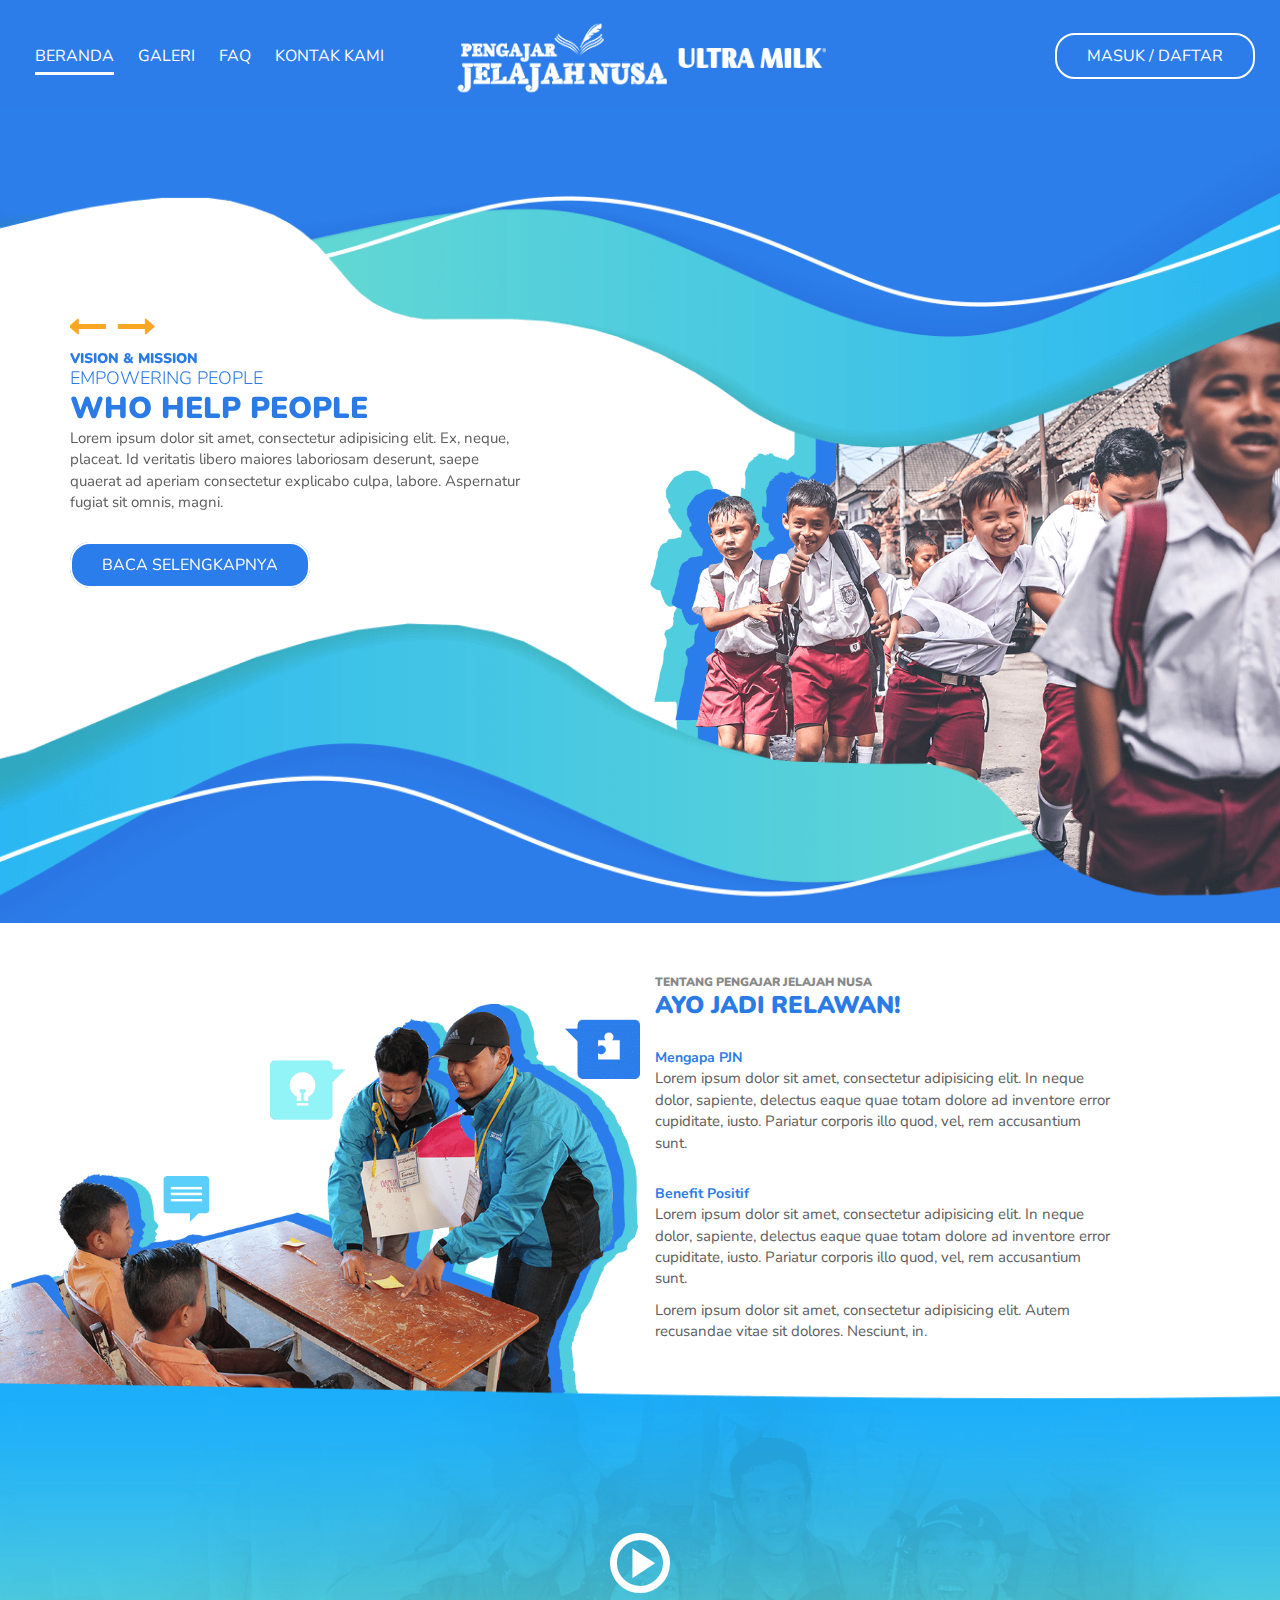
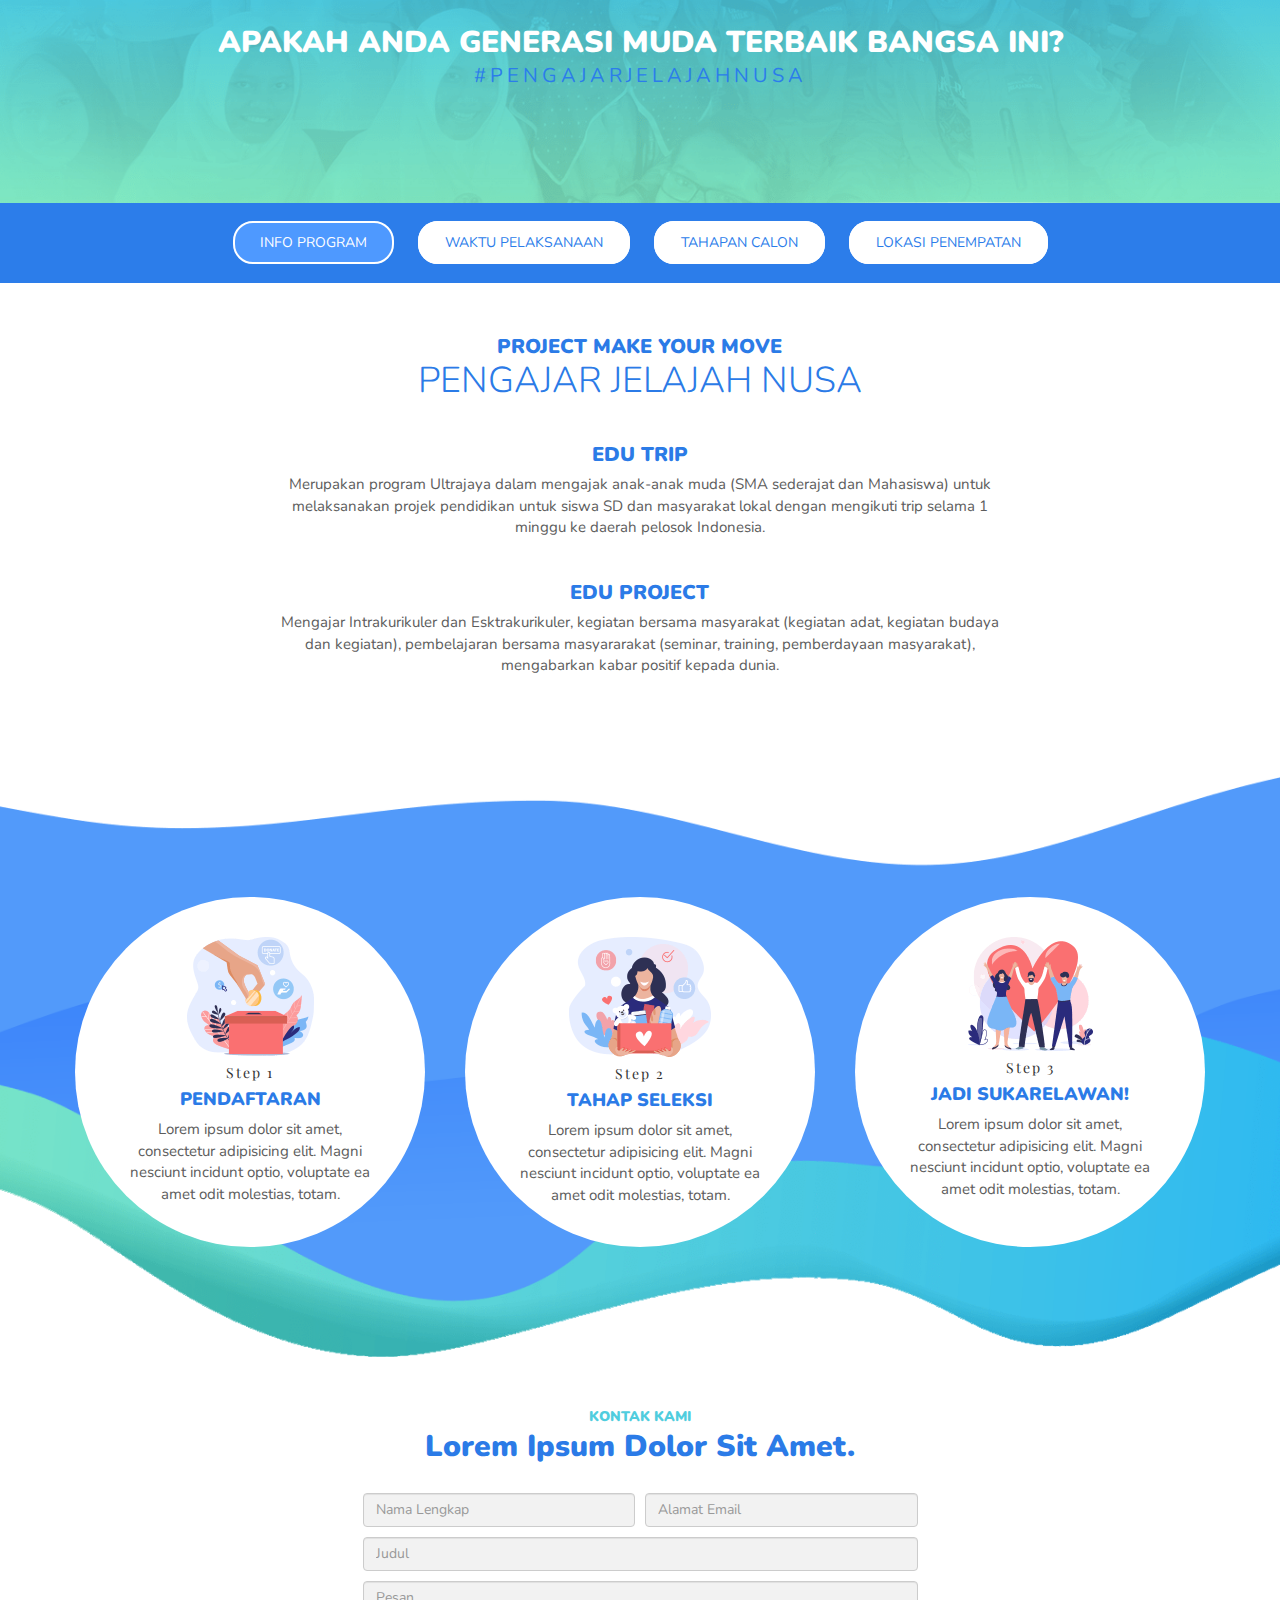
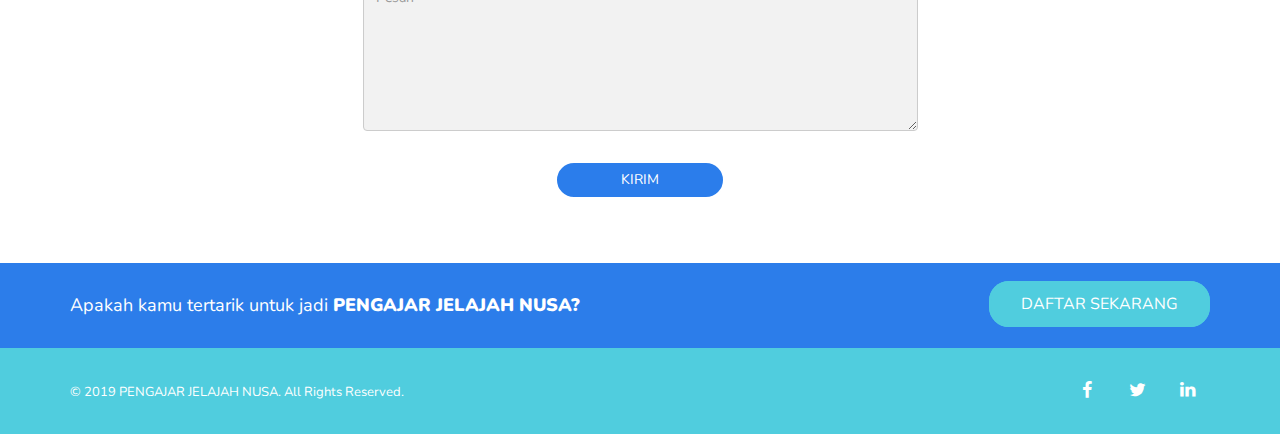
==== index.html @ d3c2bbbd "homepage init" ====
<html>
  <head>
    <meta charset="UTF-8">
    <meta http-equiv="X-UA-Compatible" content="IE=edge">
    <meta name="viewport" content="width=device-width, initial-scale=1">
    <title>PJN</title>
    <link rel="stylesheet" href="assets/css/style.css">
    <link href="https://fonts.googleapis.com/css?family=Nunito:300,400,900|Playfair+Display:400i" rel="stylesheet">
  </head>
  <body>
    <header>
      <div class="row">
        <nav class="nav__left">
          <div class="nav__item active">
            <a href="">Beranda</a>
          </div>
          <div class="nav__item">
            <a href="">Galeri</a>
          </div>
          <div class="nav__item">
            <a href="">FAQ</a>
          </div>
          <div class="nav__item">
            <a href="">Kontak Kami</a>
          </div>
        </nav>
        <nav class="nav__center">
          <div class="nav__logo">
            <a href="">
              <img src="assets/images/logo-ultramilk.png" alt="Pengajar Jelajah Nusa">
            </a>
          </div>
        </nav>
        <nav class="nav__right">
          <a href="" class="btn__main">Masuk / Daftar</a>  
        </nav>
      </div>
    </header>
    <section class="section__main">
      <div class="graphic"></div>
      <div class="container">
        <div class="row">
          <div class="col-xs-12 col-sm-5">
            <div class="slider__container">
              <div class="slider__item">
                <div class="slider__title">
                  <h5>Vision & Mission</h5>
                  <h4>Empowering People</h4>
                  <h2>Who Help People</h2>
                </div>
                <div class="slider__text">
                  <p>Lorem ipsum dolor sit amet, consectetur adipisicing elit. Ex, neque, placeat. Id veritatis libero maiores laboriosam deserunt, saepe quaerat ad aperiam consectetur explicabo culpa, labore. Aspernatur fugiat sit omnis, magni.</p>
                </div>
                <a href="" class="btn__secondary">Baca Selengkapnya</a>
              </div>
              <div class="slider__item">
                <div class="slider__title">
                  <h5>Vision & Mission</h5>
                  <h4>Educate People</h4>
                  <h2>For Better Future</h2>
                </div>
                <div class="slider__text">
                  <p>Lorem ipsum dolor sit amet, consectetur adipisicing elit.</p>
                </div>
                <a href="" class="btn__secondary">Baca Selengkapnya</a>
              </div>
            </div>
          </div>
        </div>
      </div>
    </section>

    <section class="section__about">
      <div class="container">
        <div class="row">
          <div class="col-xs-12 col-sm-5 col-sm-offset-6">
            <div class="section__about--title">
              <h6>Tentang Pengajar Jelajah Nusa</h6>
              <h3>Ayo Jadi Relawan!</h3>
            </div>
            <div class="section__about--desc">
              <span>Mengapa PJN</span>
              <p>Lorem ipsum dolor sit amet, consectetur adipisicing elit. In neque dolor, sapiente, delectus eaque quae totam dolore ad inventore error cupiditate, iusto. Pariatur corporis illo quod, vel, rem accusantium sunt.</p>
            </div>
            <div class="section__about--desc">
              <span>Benefit Positif</span>
              <p>Lorem ipsum dolor sit amet, consectetur adipisicing elit. In neque dolor, sapiente, delectus eaque quae totam dolore ad inventore error cupiditate, iusto. Pariatur corporis illo quod, vel, rem accusantium sunt.</p>
              <p>Lorem ipsum dolor sit amet, consectetur adipisicing elit. Autem recusandae vitae sit dolores. Nesciunt, in.</p>
            </div>
          </div>
        </div>
      </div>
    </section>

    <section class="section__video">
      <div class="container">
        <div class="row">
          <div class="col-xs-12">
            <div class="section__video--content">
              <div>
                <a href="#" data-toggle="modal" data-target="#videoModal">
                  <i class="icon-play-circled2"></i>
                </a>
              </div>
              <h2>Apakah anda generasi muda terbaik bangsa ini?</h2>
              <div class="hashtag">#PENGAJARJELAJAHNUSA</div>
            </div>
          </div>
        </div>
      </div>
      <div id="videoModal" class="modal fade" tabindex="-1" role="dialog">
        <div class="modal-dialog" role="document">
          <div class="modal-content">
            <iframe class="video" src="https://www.youtube.com/embed/UHQFgCmKRiE" frameborder="0" allow="accelerometer; encrypted-media; gyroscope; picture-in-picture" allowfullscreen></iframe>
          </div>
        </div>
      </div>
    </section>

    <section class="section__tab">
      <ul class="section__tab--header">
        <li class="section__tab--title active">
          <a href="#program">Info Program</a>
        </li>
        <li class="section__tab--title">
          <a href="#pelaksanaan">Waktu Pelaksanaan</a>
        </li>
        <li class="section__tab--title">
          <a href="#calon">Tahapan Calon</a>
        </li>
        <li class="section__tab--title">
          <a href="#penempatan">Lokasi Penempatan</a>
        </li>
      </ul>
      <div class="container">
        <div class="tab-content section__tab--body">
          <div id="program" class="tab-pane section__tab--content active">
            <div class="row">
              <div class="col-xs-12 col-sm-8 col-sm-offset-2">
                <div class="section__tab--info">
                  <div class="content">
                    <h5>Project make your move</h5>
                    <h4>Pengajar jelajah nusa</h4>
                  </div>
                  <div class="content">
                    <span>Edu Trip</span>
                    <p>Merupakan program Ultrajaya dalam mengajak anak-anak muda (SMA sederajat dan Mahasiswa) untuk melaksanakan projek pendidikan untuk siswa SD dan masyarakat lokal dengan mengikuti trip selama 1 minggu ke daerah pelosok Indonesia.</p>
                  </div>
                  <div class="content">
                    <span>Edu Project</span>
                    <p>Mengajar Intrakurikuler dan Esktrakurikuler, kegiatan bersama masyarakat (kegiatan adat, kegiatan budaya dan kegiatan), pembelajaran bersama masyararakat (seminar, training, pemberdayaan masyarakat), mengabarkan kabar positif kepada dunia.</p>
                  </div>
                </div>
              </div>
            </div>
          </div>
          <div id="pelaksanaan" class="tab-pane section__tab--content">
            <div class="circle__wrapper">
              <div class="circle__container">
                <div class="circle__info">Pendaftaran</div>
                <div class="circle__top--blueDark circle__bottom--cyan">
                  <div class="circle__date">20</div>
                  <div class="circle__month">April</div>
                </div>
              </div>
              <div class="circle__container">
                <div class="circle__info bottom">Seleksi</div>
                <div class="circle__bottom--blueDark circle__top--cyan">
                  <div class="circle__date">12</div>
                  <div class="circle__month">Juni</div>
                </div>
              </div>
              <div class="circle__container">
                <div class="circle__top--blueDark circle__bottom--cyan">
                  <div class="circle__info">Pengumuman</div>
                  <div class="circle__date">03</div>
                  <div class="circle__month">Juli</div>
                </div>
              </div>
              <div class="circle__container">
                <div class="circle__bottom--blueDark circle__top--cyan">
                  <div class="circle__info bottom">Penempatan</div>
                  <div class="circle__date">05</div>
                  <div class="circle__month">Juli</div>
                </div>
              </div>
              <div class="circle__container">
                <div class="circle__top--blueDark circle__bottom--cyan">
                  <div class="circle__info">Program</div>
                  <div class="circle__date">12</div>
                  <div class="circle__month">Juli</div>
                </div>
              </div>
            </div>
          </div>
          <div id="calon" class="tab-pane section__tab--content">
            <div class="row">
              <div class="col-xs-12 col-sm-6 col-md-3 circle__candidate">
                <div class="circle__candidate--container">
                  <div class="circle__candidate--content">
                    <span>Recruitement</span>
                  </div>
                </div>
              </div>
              <div class="col-xs-12 col-sm-6 col-md-3 circle__candidate">
                <div class="circle__candidate--container">
                  <div class="circle__candidate--content">
                    <span>Intensive Training</span>
                  </div>
                </div>
              </div>
              <div class="col-xs-12 col-sm-6 col-md-3 circle__candidate">
                <div class="circle__candidate--container">
                  <div class="circle__candidate--content">
                    <span>EDU Trip 1 Week</span>
                  </div>
                </div>
              </div>
              <div class="col-xs-12 col-sm-6 col-md-3 circle__candidate">
                <div class="circle__candidate--container">
                  <div class="circle__candidate--content">
                    <span>Post Assignment Orientation (Juli 2019)</span>
                  </div>
                </div>
              </div>
            </div>
          </div>
          <div id="penempatan" class="tab-pane section__tab--content">
            <div class="container">
              <div class="row">
                <div class="col-xs-12">
                  <img src="assets/images/map.png" alt="">
                </div>
              </div>
            </div>
          </div>
        </div>
      </div>
    </section>

    <section class="section__howto">
      <div class="container">
        <div class="row">
          <div class="col-xs-12 col-sm-4">
            <div class="circle__item">
              <img src="assets/images/icon-step1.png" alt="">
              <div class="step">
                <span>Step 1</span>
              </div>
              <h4 class="f-bold">Pendaftaran</h4>
              <p>Lorem ipsum dolor sit amet, consectetur adipisicing elit. Magni nesciunt incidunt optio, voluptate ea amet odit molestias, totam.</p>
            </div>
          </div>
          <div class="col-xs-12 col-sm-4">
            <div class="circle__item">
              <img src="assets/images/icon-step2.png" alt="">
              <div class="step">
                <span>Step 2</span>
              </div>
              <h4 class="f-bold">Tahap Seleksi</h4>
              <p>Lorem ipsum dolor sit amet, consectetur adipisicing elit. Magni nesciunt incidunt optio, voluptate ea amet odit molestias, totam.</p>
            </div>
          </div>
          <div class="col-xs-12 col-sm-4">
            <div class="circle__item">
              <img src="assets/images/icon-step3.png" alt="">
              <div class="step">
                <span>Step 3</span>
              </div>
              <h4 class="f-bold">Jadi Sukarelawan!</h4>
              <p>Lorem ipsum dolor sit amet, consectetur adipisicing elit. Magni nesciunt incidunt optio, voluptate ea amet odit molestias, totam.</p>
            </div>
          </div>
        </div>
      </div>
    </section>

    <section class="section__contact">
      <div class="container">
        <div class="row">
          <div class="col-xs-12 col-sm-6 col-sm-offset-3">
            <div class="section__contact--title">
              <span>Kontak Kami</span>
              <h3>Lorem ipsum dolor sit amet.</h3>
            </div>
            <div class="section__contact--form">
              <form action="">
                <div class="row row-no-gutters">
                  <div class="col-xs-12 col-sm-6">
                    <input type="text" placeholder="Nama Lengkap"  class="form-control" required>
                  </div>
                  <div class="col-xs-12 col-sm-6">
                    <input type="email" placeholder="Alamat Email"  class="form-control" required>
                  </div>
                </div>
                <div class="row">
                  <div class="col-xs-12">
                    <input type="text" placeholder="Judul" class="form-control" required>
                  </div>
                </div>
                <div class="row">
                  <div class="col-xs-12">
                    <textarea name="" id="" placeholder="Pesan" class="form-control" required></textarea>  
                  </div>
                </div>
                <div class="text-center">
                  <button type="submit" class="btn__secondary">Kirim</button>
                </div>
              </form>
            </div>
          </div>
        </div>
      </div>
    </section>

    <section class="section__register">
      <div class="container">
        <div class="row">
          <div class="col-xs-12 col-sm-6">
            <div class="section__register--text">Apakah kamu tertarik untuk jadi <span class="text__uppercase">Pengajar Jelajah Nusa?</span></div>
          </div>
          <div class="col-xs-12 col-sm-6 section__register--right">
            <a href="" class="btn__main btn__cyan">Daftar Sekarang</a>
          </div>
        </div>
      </div>
    </section>

    <footer>
      <div class="container">
        <div class="row">
          <div class="col-xs-12 col-sm-6">
            <span>© 2019 PENGAJAR JELAJAH NUSA. All Rights Reserved.</span>
          </div>
          <div class="col-xs-12 col-sm-6">
            <div class="social__container">
              <div class="social__item">
                <a href="" target="_blank">
                  <i class="icon-facebook"></i>
                </a>
              </div>
              <div class="social__item">
                <a href="" target="_blank">
                  <i class="icon-twitter"></i>
                </a>
              </div>
              <div class="social__item">
                <a href="" target="_blank">
                  <i class="icon-linkedin"></i>
                </a>
              </div>
            </div>
          </div>
        </div>
      </div>
    </footer>

    <script type="text/javascript" src="assets/js/jquery.min.js"></script>
    <script type="text/javascript" src="assets/js/bootstrap.min.js"></script>
    <script type="text/javascript" src="assets/js/slick.min.js"></script>
    <script type="text/javascript" src="assets/js/script.js"></script>

  </body>
</html>
---- assets/css/style.css ----
html{font-family:sans-serif;-ms-text-size-adjust:100%;-webkit-text-size-adjust:100%}body{margin:0}article,aside,details,figcaption,figure,footer,header,hgroup,main,menu,nav,section,summary{display:block}audio,canvas,progress,video{display:inline-block;vertical-align:baseline}audio:not([controls]){display:none;height:0}[hidden],template{display:none}a{background-color:transparent}a:active,a:hover{outline:0}abbr[title]{border-bottom:none;text-decoration:underline;-webkit-text-decoration:underline dotted;text-decoration:underline dotted}b,strong{font-weight:bold}dfn{font-style:italic}h1{font-size:2em;margin:0.67em 0}mark{background:#ff0;color:#000}small{font-size:80%}sub,sup{font-size:75%;line-height:0;position:relative;vertical-align:baseline}sup{top:-0.5em}sub{bottom:-0.25em}img{border:0}svg:not(:root){overflow:hidden}figure{margin:1em 40px}hr{box-sizing:content-box;height:0}pre{overflow:auto}code,kbd,pre,samp{font-family:monospace, monospace;font-size:1em}button,input,optgroup,select,textarea{color:inherit;font:inherit;margin:0}button{overflow:visible}button,select{text-transform:none}button,html input[type="button"],input[type="reset"],input[type="submit"]{-webkit-appearance:button;cursor:pointer}button[disabled],html input[disabled]{cursor:default}button::-moz-focus-inner,input::-moz-focus-inner{border:0;padding:0}input{line-height:normal}input[type="checkbox"],input[type="radio"]{box-sizing:border-box;padding:0}input[type="number"]::-webkit-inner-spin-button,input[type="number"]::-webkit-outer-spin-button{height:auto}input[type="search"]{-webkit-appearance:textfield;box-sizing:content-box}input[type="search"]::-webkit-search-cancel-button,input[type="search"]::-webkit-search-decoration{-webkit-appearance:none}fieldset{border:1px solid #c0c0c0;margin:0 2px;padding:0.35em 0.625em 0.75em}legend{border:0;padding:0}textarea{overflow:auto}optgroup{font-weight:bold}table{border-collapse:collapse;border-spacing:0}td,th{padding:0}*{box-sizing:border-box}*:before,*:after{box-sizing:border-box}html{font-size:10px;-webkit-tap-highlight-color:rgba(0,0,0,0)}body{font-family:"Helvetica Neue",Helvetica,Arial,sans-serif;font-size:14px;line-height:1.428571429;color:#333;background-color:#fff}input,button,select,textarea{font-family:inherit;font-size:inherit;line-height:inherit}a{color:#337ab7;text-decoration:none}a:hover,a:focus{color:#23527c;text-decoration:underline}a:focus{outline:5px auto -webkit-focus-ring-color;outline-offset:-2px}figure{margin:0}img{vertical-align:middle}.img-responsive{display:block;max-width:100%;height:auto}.img-rounded{border-radius:6px}.img-thumbnail{padding:4px;line-height:1.428571429;background-color:#fff;border:1px solid #ddd;border-radius:4px;-webkit-transition:all 0.2s ease-in-out;transition:all 0.2s ease-in-out;display:inline-block;max-width:100%;height:auto}.img-circle{border-radius:50%}hr{margin-top:20px;margin-bottom:20px;border:0;border-top:1px solid #eee}.sr-only{position:absolute;width:1px;height:1px;padding:0;margin:-1px;overflow:hidden;clip:rect(0, 0, 0, 0);border:0}.sr-only-focusable:active,.sr-only-focusable:focus{position:static;width:auto;height:auto;margin:0;overflow:visible;clip:auto}[role="button"]{cursor:pointer}h1,h2,h3,h4,h5,h6,.h1,.h2,.h3,.h4,.h5,.h6{font-family:inherit;font-weight:500;line-height:1.1;color:inherit}h1 small,h1 .small,h2 small,h2 .small,h3 small,h3 .small,h4 small,h4 .small,h5 small,h5 .small,h6 small,h6 .small,.h1 small,.h1 .small,.h2 small,.h2 .small,.h3 small,.h3 .small,.h4 small,.h4 .small,.h5 small,.h5 .small,.h6 small,.h6 .small{font-weight:400;line-height:1;color:#777}h1,.h1,h2,.h2,h3,.h3{margin-top:20px;margin-bottom:10px}h1 small,h1 .small,.h1 small,.h1 .small,h2 small,h2 .small,.h2 small,.h2 .small,h3 small,h3 .small,.h3 small,.h3 .small{font-size:65%}h4,.h4,h5,.h5,h6,.h6{margin-top:10px;margin-bottom:10px}h4 small,h4 .small,.h4 small,.h4 .small,h5 small,h5 .small,.h5 small,.h5 .small,h6 small,h6 .small,.h6 small,.h6 .small{font-size:75%}h1,.h1{font-size:36px}h2,.h2{font-size:30px}h3,.h3{font-size:24px}h4,.h4{font-size:18px}h5,.h5{font-size:14px}h6,.h6{font-size:12px}p{margin:0 0 10px}.lead{margin-bottom:20px;font-size:16px;font-weight:300;line-height:1.4}@media (min-width: 768px){.lead{font-size:21px}}small,.small{font-size:85%}mark,.mark{padding:.2em;background-color:#fcf8e3}.text-left{text-align:left}.text-right{text-align:right}.text-center{text-align:center}.text-justify{text-align:justify}.text-nowrap{white-space:nowrap}.text-lowercase{text-transform:lowercase}.text-uppercase,.initialism{text-transform:uppercase}.text-capitalize{text-transform:capitalize}.text-muted{color:#777}.text-primary{color:#337ab7}a.text-primary:hover,a.text-primary:focus{color:#286090}.text-success{color:#3c763d}a.text-success:hover,a.text-success:focus{color:#2b542c}.text-info{color:#31708f}a.text-info:hover,a.text-info:focus{color:#245269}.text-warning{color:#8a6d3b}a.text-warning:hover,a.text-warning:focus{color:#66512c}.text-danger{color:#a94442}a.text-danger:hover,a.text-danger:focus{color:#843534}.bg-primary{color:#fff}.bg-primary{background-color:#337ab7}a.bg-primary:hover,a.bg-primary:focus{background-color:#286090}.bg-success{background-color:#dff0d8}a.bg-success:hover,a.bg-success:focus{background-color:#c1e2b3}.bg-info{background-color:#d9edf7}a.bg-info:hover,a.bg-info:focus{background-color:#afd9ee}.bg-warning{background-color:#fcf8e3}a.bg-warning:hover,a.bg-warning:focus{background-color:#f7ecb5}.bg-danger{background-color:#f2dede}a.bg-danger:hover,a.bg-danger:focus{background-color:#e4b9b9}.page-header{padding-bottom:9px;margin:40px 0 20px;border-bottom:1px solid #eee}ul,ol{margin-top:0;margin-bottom:10px}ul ul,ul ol,ol ul,ol ol{margin-bottom:0}.list-unstyled{padding-left:0;list-style:none}.list-inline{padding-left:0;list-style:none;margin-left:-5px}.list-inline>li{display:inline-block;padding-right:5px;padding-left:5px}dl{margin-top:0;margin-bottom:20px}dt,dd{line-height:1.428571429}dt{font-weight:700}dd{margin-left:0}.dl-horizontal dd:before,.dl-horizontal dd:after{display:table;content:" "}.dl-horizontal dd:after{clear:both}@media (min-width: 768px){.dl-horizontal dt{float:left;width:160px;clear:left;text-align:right;overflow:hidden;text-overflow:ellipsis;white-space:nowrap}.dl-horizontal dd{margin-left:180px}}abbr[title],abbr[data-original-title]{cursor:help}.initialism{font-size:90%}blockquote{padding:10px 20px;margin:0 0 20px;font-size:17.5px;border-left:5px solid #eee}blockquote p:last-child,blockquote ul:last-child,blockquote ol:last-child{margin-bottom:0}blockquote footer,blockquote small,blockquote .small{display:block;font-size:80%;line-height:1.428571429;color:#777}blockquote footer:before,blockquote small:before,blockquote .small:before{content:"\2014 \00A0"}.blockquote-reverse,blockquote.pull-right{padding-right:15px;padding-left:0;text-align:right;border-right:5px solid #eee;border-left:0}.blockquote-reverse footer:before,.blockquote-reverse small:before,.blockquote-reverse .small:before,blockquote.pull-right footer:before,blockquote.pull-right small:before,blockquote.pull-right .small:before{content:""}.blockquote-reverse footer:after,.blockquote-reverse small:after,.blockquote-reverse .small:after,blockquote.pull-right footer:after,blockquote.pull-right small:after,blockquote.pull-right .small:after{content:"\00A0 \2014"}address{margin-bottom:20px;font-style:normal;line-height:1.428571429}.container{padding-right:15px;padding-left:15px;margin-right:auto;margin-left:auto}.container:before,.container:after{display:table;content:" "}.container:after{clear:both}@media (min-width: 768px){.container{width:750px}}@media (min-width: 992px){.container{width:970px}}@media (min-width: 1200px){.container{width:1170px}}.container-fluid{padding-right:15px;padding-left:15px;margin-right:auto;margin-left:auto}.container-fluid:before,.container-fluid:after{display:table;content:" "}.container-fluid:after{clear:both}.row{margin-right:-15px;margin-left:-15px}.row:before,.row:after{display:table;content:" "}.row:after{clear:both}.row-no-gutters{margin-right:0;margin-left:0}.row-no-gutters [class*="col-"]{padding-right:0;padding-left:0}.col-xs-1,.col-sm-1,.col-md-1,.col-lg-1,.col-xs-2,.col-sm-2,.col-md-2,.col-lg-2,.col-xs-3,.col-sm-3,.col-md-3,.col-lg-3,.col-xs-4,.col-sm-4,.col-md-4,.col-lg-4,.col-xs-5,.col-sm-5,.col-md-5,.col-lg-5,.col-xs-6,.col-sm-6,.col-md-6,.col-lg-6,.col-xs-7,.col-sm-7,.col-md-7,.col-lg-7,.col-xs-8,.col-sm-8,.col-md-8,.col-lg-8,.col-xs-9,.col-sm-9,.col-md-9,.col-lg-9,.col-xs-10,.col-sm-10,.col-md-10,.col-lg-10,.col-xs-11,.col-sm-11,.col-md-11,.col-lg-11,.col-xs-12,.col-sm-12,.col-md-12,.col-lg-12{position:relative;min-height:1px;padding-right:15px;padding-left:15px}.col-xs-1,.col-xs-2,.col-xs-3,.col-xs-4,.col-xs-5,.col-xs-6,.col-xs-7,.col-xs-8,.col-xs-9,.col-xs-10,.col-xs-11,.col-xs-12{float:left}.col-xs-1{width:8.3333333333%}.col-xs-2{width:16.6666666667%}.col-xs-3{width:25%}.col-xs-4{width:33.3333333333%}.col-xs-5{width:41.6666666667%}.col-xs-6{width:50%}.col-xs-7{width:58.3333333333%}.col-xs-8{width:66.6666666667%}.col-xs-9{width:75%}.col-xs-10{width:83.3333333333%}.col-xs-11{width:91.6666666667%}.col-xs-12{width:100%}.col-xs-pull-0{right:auto}.col-xs-pull-1{right:8.3333333333%}.col-xs-pull-2{right:16.6666666667%}.col-xs-pull-3{right:25%}.col-xs-pull-4{right:33.3333333333%}.col-xs-pull-5{right:41.6666666667%}.col-xs-pull-6{right:50%}.col-xs-pull-7{right:58.3333333333%}.col-xs-pull-8{right:66.6666666667%}.col-xs-pull-9{right:75%}.col-xs-pull-10{right:83.3333333333%}.col-xs-pull-11{right:91.6666666667%}.col-xs-pull-12{right:100%}.col-xs-push-0{left:auto}.col-xs-push-1{left:8.3333333333%}.col-xs-push-2{left:16.6666666667%}.col-xs-push-3{left:25%}.col-xs-push-4{left:33.3333333333%}.col-xs-push-5{left:41.6666666667%}.col-xs-push-6{left:50%}.col-xs-push-7{left:58.3333333333%}.col-xs-push-8{left:66.6666666667%}.col-xs-push-9{left:75%}.col-xs-push-10{left:83.3333333333%}.col-xs-push-11{left:91.6666666667%}.col-xs-push-12{left:100%}.col-xs-offset-0{margin-left:0%}.col-xs-offset-1{margin-left:8.3333333333%}.col-xs-offset-2{margin-left:16.6666666667%}.col-xs-offset-3{margin-left:25%}.col-xs-offset-4{margin-left:33.3333333333%}.col-xs-offset-5{margin-left:41.6666666667%}.col-xs-offset-6{margin-left:50%}.col-xs-offset-7{margin-left:58.3333333333%}.col-xs-offset-8{margin-left:66.6666666667%}.col-xs-offset-9{margin-left:75%}.col-xs-offset-10{margin-left:83.3333333333%}.col-xs-offset-11{margin-left:91.6666666667%}.col-xs-offset-12{margin-left:100%}@media (min-width: 768px){.col-sm-1,.col-sm-2,.col-sm-3,.col-sm-4,.col-sm-5,.col-sm-6,.col-sm-7,.col-sm-8,.col-sm-9,.col-sm-10,.col-sm-11,.col-sm-12{float:left}.col-sm-1{width:8.3333333333%}.col-sm-2{width:16.6666666667%}.col-sm-3{width:25%}.col-sm-4{width:33.3333333333%}.col-sm-5{width:41.6666666667%}.col-sm-6{width:50%}.col-sm-7{width:58.3333333333%}.col-sm-8{width:66.6666666667%}.col-sm-9{width:75%}.col-sm-10{width:83.3333333333%}.col-sm-11{width:91.6666666667%}.col-sm-12{width:100%}.col-sm-pull-0{right:auto}.col-sm-pull-1{right:8.3333333333%}.col-sm-pull-2{right:16.6666666667%}.col-sm-pull-3{right:25%}.col-sm-pull-4{right:33.3333333333%}.col-sm-pull-5{right:41.6666666667%}.col-sm-pull-6{right:50%}.col-sm-pull-7{right:58.3333333333%}.col-sm-pull-8{right:66.6666666667%}.col-sm-pull-9{right:75%}.col-sm-pull-10{right:83.3333333333%}.col-sm-pull-11{right:91.6666666667%}.col-sm-pull-12{right:100%}.col-sm-push-0{left:auto}.col-sm-push-1{left:8.3333333333%}.col-sm-push-2{left:16.6666666667%}.col-sm-push-3{left:25%}.col-sm-push-4{left:33.3333333333%}.col-sm-push-5{left:41.6666666667%}.col-sm-push-6{left:50%}.col-sm-push-7{left:58.3333333333%}.col-sm-push-8{left:66.6666666667%}.col-sm-push-9{left:75%}.col-sm-push-10{left:83.3333333333%}.col-sm-push-11{left:91.6666666667%}.col-sm-push-12{left:100%}.col-sm-offset-0{margin-left:0%}.col-sm-offset-1{margin-left:8.3333333333%}.col-sm-offset-2{margin-left:16.6666666667%}.col-sm-offset-3{margin-left:25%}.col-sm-offset-4{margin-left:33.3333333333%}.col-sm-offset-5{margin-left:41.6666666667%}.col-sm-offset-6{margin-left:50%}.col-sm-offset-7{margin-left:58.3333333333%}.col-sm-offset-8{margin-left:66.6666666667%}.col-sm-offset-9{margin-left:75%}.col-sm-offset-10{margin-left:83.3333333333%}.col-sm-offset-11{margin-left:91.6666666667%}.col-sm-offset-12{margin-left:100%}}@media (min-width: 992px){.col-md-1,.col-md-2,.col-md-3,.col-md-4,.col-md-5,.col-md-6,.col-md-7,.col-md-8,.col-md-9,.col-md-10,.col-md-11,.col-md-12{float:left}.col-md-1{width:8.3333333333%}.col-md-2{width:16.6666666667%}.col-md-3{width:25%}.col-md-4{width:33.3333333333%}.col-md-5{width:41.6666666667%}.col-md-6{width:50%}.col-md-7{width:58.3333333333%}.col-md-8{width:66.6666666667%}.col-md-9{width:75%}.col-md-10{width:83.3333333333%}.col-md-11{width:91.6666666667%}.col-md-12{width:100%}.col-md-pull-0{right:auto}.col-md-pull-1{right:8.3333333333%}.col-md-pull-2{right:16.6666666667%}.col-md-pull-3{right:25%}.col-md-pull-4{right:33.3333333333%}.col-md-pull-5{right:41.6666666667%}.col-md-pull-6{right:50%}.col-md-pull-7{right:58.3333333333%}.col-md-pull-8{right:66.6666666667%}.col-md-pull-9{right:75%}.col-md-pull-10{right:83.3333333333%}.col-md-pull-11{right:91.6666666667%}.col-md-pull-12{right:100%}.col-md-push-0{left:auto}.col-md-push-1{left:8.3333333333%}.col-md-push-2{left:16.6666666667%}.col-md-push-3{left:25%}.col-md-push-4{left:33.3333333333%}.col-md-push-5{left:41.6666666667%}.col-md-push-6{left:50%}.col-md-push-7{left:58.3333333333%}.col-md-push-8{left:66.6666666667%}.col-md-push-9{left:75%}.col-md-push-10{left:83.3333333333%}.col-md-push-11{left:91.6666666667%}.col-md-push-12{left:100%}.col-md-offset-0{margin-left:0%}.col-md-offset-1{margin-left:8.3333333333%}.col-md-offset-2{margin-left:16.6666666667%}.col-md-offset-3{margin-left:25%}.col-md-offset-4{margin-left:33.3333333333%}.col-md-offset-5{margin-left:41.6666666667%}.col-md-offset-6{margin-left:50%}.col-md-offset-7{margin-left:58.3333333333%}.col-md-offset-8{margin-left:66.6666666667%}.col-md-offset-9{margin-left:75%}.col-md-offset-10{margin-left:83.3333333333%}.col-md-offset-11{margin-left:91.6666666667%}.col-md-offset-12{margin-left:100%}}@media (min-width: 1200px){.col-lg-1,.col-lg-2,.col-lg-3,.col-lg-4,.col-lg-5,.col-lg-6,.col-lg-7,.col-lg-8,.col-lg-9,.col-lg-10,.col-lg-11,.col-lg-12{float:left}.col-lg-1{width:8.3333333333%}.col-lg-2{width:16.6666666667%}.col-lg-3{width:25%}.col-lg-4{width:33.3333333333%}.col-lg-5{width:41.6666666667%}.col-lg-6{width:50%}.col-lg-7{width:58.3333333333%}.col-lg-8{width:66.6666666667%}.col-lg-9{width:75%}.col-lg-10{width:83.3333333333%}.col-lg-11{width:91.6666666667%}.col-lg-12{width:100%}.col-lg-pull-0{right:auto}.col-lg-pull-1{right:8.3333333333%}.col-lg-pull-2{right:16.6666666667%}.col-lg-pull-3{right:25%}.col-lg-pull-4{right:33.3333333333%}.col-lg-pull-5{right:41.6666666667%}.col-lg-pull-6{right:50%}.col-lg-pull-7{right:58.3333333333%}.col-lg-pull-8{right:66.6666666667%}.col-lg-pull-9{right:75%}.col-lg-pull-10{right:83.3333333333%}.col-lg-pull-11{right:91.6666666667%}.col-lg-pull-12{right:100%}.col-lg-push-0{left:auto}.col-lg-push-1{left:8.3333333333%}.col-lg-push-2{left:16.6666666667%}.col-lg-push-3{left:25%}.col-lg-push-4{left:33.3333333333%}.col-lg-push-5{left:41.6666666667%}.col-lg-push-6{left:50%}.col-lg-push-7{left:58.3333333333%}.col-lg-push-8{left:66.6666666667%}.col-lg-push-9{left:75%}.col-lg-push-10{left:83.3333333333%}.col-lg-push-11{left:91.6666666667%}.col-lg-push-12{left:100%}.col-lg-offset-0{margin-left:0%}.col-lg-offset-1{margin-left:8.3333333333%}.col-lg-offset-2{margin-left:16.6666666667%}.col-lg-offset-3{margin-left:25%}.col-lg-offset-4{margin-left:33.3333333333%}.col-lg-offset-5{margin-left:41.6666666667%}.col-lg-offset-6{margin-left:50%}.col-lg-offset-7{margin-left:58.3333333333%}.col-lg-offset-8{margin-left:66.6666666667%}.col-lg-offset-9{margin-left:75%}.col-lg-offset-10{margin-left:83.3333333333%}.col-lg-offset-11{margin-left:91.6666666667%}.col-lg-offset-12{margin-left:100%}}fieldset{min-width:0;padding:0;margin:0;border:0}legend{display:block;width:100%;padding:0;margin-bottom:20px;font-size:21px;line-height:inherit;color:#333;border:0;border-bottom:1px solid #e5e5e5}label{display:inline-block;max-width:100%;margin-bottom:5px;font-weight:700}input[type="search"]{box-sizing:border-box;-webkit-appearance:none;-moz-appearance:none;appearance:none}input[type="radio"],input[type="checkbox"]{margin:4px 0 0;margin-top:1px \9;line-height:normal}input[type="radio"][disabled],input[type="radio"].disabled,fieldset[disabled] input[type="radio"],input[type="checkbox"][disabled],input[type="checkbox"].disabled,fieldset[disabled] input[type="checkbox"]{cursor:not-allowed}input[type="file"]{display:block}input[type="range"]{display:block;width:100%}select[multiple],select[size]{height:auto}input[type="file"]:focus,input[type="radio"]:focus,input[type="checkbox"]:focus{outline:5px auto -webkit-focus-ring-color;outline-offset:-2px}output{display:block;padding-top:7px;font-size:14px;line-height:1.428571429;color:#555}.form-control{display:block;width:100%;height:34px;padding:6px 12px;font-size:14px;line-height:1.428571429;color:#555;background-color:#fff;background-image:none;border:1px solid #ccc;border-radius:4px;box-shadow:inset 0 1px 1px rgba(0,0,0,0.075);-webkit-transition:border-color ease-in-out 0.15s,box-shadow ease-in-out 0.15s;transition:border-color ease-in-out 0.15s,box-shadow ease-in-out 0.15s}.form-control:focus{border-color:#66afe9;outline:0;box-shadow:inset 0 1px 1px rgba(0,0,0,0.075),0 0 8px rgba(102,175,233,0.6)}.form-control::-moz-placeholder{color:#999;opacity:1}.form-control:-ms-input-placeholder{color:#999}.form-control::-webkit-input-placeholder{color:#999}.form-control::-ms-expand{background-color:transparent;border:0}.form-control[disabled],.form-control[readonly],fieldset[disabled] .form-control{background-color:#eee;opacity:1}.form-control[disabled],fieldset[disabled] .form-control{cursor:not-allowed}textarea.form-control{height:auto}@media screen and (-webkit-min-device-pixel-ratio: 0){input[type="date"].form-control,input[type="time"].form-control,input[type="datetime-local"].form-control,input[type="month"].form-control{line-height:34px}input[type="date"].input-sm,.input-group-sm input[type="date"],input[type="time"].input-sm,.input-group-sm input[type="time"],input[type="datetime-local"].input-sm,.input-group-sm input[type="datetime-local"],input[type="month"].input-sm,.input-group-sm input[type="month"]{line-height:30px}input[type="date"].input-lg,.input-group-lg input[type="date"],input[type="time"].input-lg,.input-group-lg input[type="time"],input[type="datetime-local"].input-lg,.input-group-lg input[type="datetime-local"],input[type="month"].input-lg,.input-group-lg input[type="month"]{line-height:46px}}.form-group{margin-bottom:15px}.radio,.checkbox{position:relative;display:block;margin-top:10px;margin-bottom:10px}.radio.disabled label,fieldset[disabled] .radio label,.checkbox.disabled label,fieldset[disabled] .checkbox label{cursor:not-allowed}.radio label,.checkbox label{min-height:20px;padding-left:20px;margin-bottom:0;font-weight:400;cursor:pointer}.radio input[type="radio"],.radio-inline input[type="radio"],.checkbox input[type="checkbox"],.checkbox-inline input[type="checkbox"]{position:absolute;margin-top:4px \9;margin-left:-20px}.radio+.radio,.checkbox+.checkbox{margin-top:-5px}.radio-inline,.checkbox-inline{position:relative;display:inline-block;padding-left:20px;margin-bottom:0;font-weight:400;vertical-align:middle;cursor:pointer}.radio-inline.disabled,fieldset[disabled] .radio-inline,.checkbox-inline.disabled,fieldset[disabled] .checkbox-inline{cursor:not-allowed}.radio-inline+.radio-inline,.checkbox-inline+.checkbox-inline{margin-top:0;margin-left:10px}.form-control-static{min-height:34px;padding-top:7px;padding-bottom:7px;margin-bottom:0}.form-control-static.input-lg,.form-control-static.input-sm{padding-right:0;padding-left:0}.input-sm{height:30px;padding:5px 10px;font-size:12px;line-height:1.5;border-radius:3px}select.input-sm{height:30px;line-height:30px}textarea.input-sm,select[multiple].input-sm{height:auto}.form-group-sm .form-control{height:30px;padding:5px 10px;font-size:12px;line-height:1.5;border-radius:3px}.form-group-sm select.form-control{height:30px;line-height:30px}.form-group-sm textarea.form-control,.form-group-sm select[multiple].form-control{height:auto}.form-group-sm .form-control-static{height:30px;min-height:32px;padding:6px 10px;font-size:12px;line-height:1.5}.input-lg{height:46px;padding:10px 16px;font-size:18px;line-height:1.3333333;border-radius:6px}select.input-lg{height:46px;line-height:46px}textarea.input-lg,select[multiple].input-lg{height:auto}.form-group-lg .form-control{height:46px;padding:10px 16px;font-size:18px;line-height:1.3333333;border-radius:6px}.form-group-lg select.form-control{height:46px;line-height:46px}.form-group-lg textarea.form-control,.form-group-lg select[multiple].form-control{height:auto}.form-group-lg .form-control-static{height:46px;min-height:38px;padding:11px 16px;font-size:18px;line-height:1.3333333}.has-feedback{position:relative}.has-feedback .form-control{padding-right:42.5px}.form-control-feedback{position:absolute;top:0;right:0;z-index:2;display:block;width:34px;height:34px;line-height:34px;text-align:center;pointer-events:none}.input-lg+.form-control-feedback,.input-group-lg+.form-control-feedback,.form-group-lg .form-control+.form-control-feedback{width:46px;height:46px;line-height:46px}.input-sm+.form-control-feedback,.input-group-sm+.form-control-feedback,.form-group-sm .form-control+.form-control-feedback{width:30px;height:30px;line-height:30px}.has-success .help-block,.has-success .control-label,.has-success .radio,.has-success .checkbox,.has-success .radio-inline,.has-success .checkbox-inline,.has-success.radio label,.has-success.checkbox label,.has-success.radio-inline label,.has-success.checkbox-inline label{color:#3c763d}.has-success .form-control{border-color:#3c763d;box-shadow:inset 0 1px 1px rgba(0,0,0,0.075)}.has-success .form-control:focus{border-color:#2b542c;box-shadow:inset 0 1px 1px rgba(0,0,0,0.075),0 0 6px #67b168}.has-success .input-group-addon{color:#3c763d;background-color:#dff0d8;border-color:#3c763d}.has-success .form-control-feedback{color:#3c763d}.has-warning .help-block,.has-warning .control-label,.has-warning .radio,.has-warning .checkbox,.has-warning .radio-inline,.has-warning .checkbox-inline,.has-warning.radio label,.has-warning.checkbox label,.has-warning.radio-inline label,.has-warning.checkbox-inline label{color:#8a6d3b}.has-warning .form-control{border-color:#8a6d3b;box-shadow:inset 0 1px 1px rgba(0,0,0,0.075)}.has-warning .form-control:focus{border-color:#66512c;box-shadow:inset 0 1px 1px rgba(0,0,0,0.075),0 0 6px #c0a16b}.has-warning .input-group-addon{color:#8a6d3b;background-color:#fcf8e3;border-color:#8a6d3b}.has-warning .form-control-feedback{color:#8a6d3b}.has-error .help-block,.has-error .control-label,.has-error .radio,.has-error .checkbox,.has-error .radio-inline,.has-error .checkbox-inline,.has-error.radio label,.has-error.checkbox label,.has-error.radio-inline label,.has-error.checkbox-inline label{color:#a94442}.has-error .form-control{border-color:#a94442;box-shadow:inset 0 1px 1px rgba(0,0,0,0.075)}.has-error .form-control:focus{border-color:#843534;box-shadow:inset 0 1px 1px rgba(0,0,0,0.075),0 0 6px #ce8483}.has-error .input-group-addon{color:#a94442;background-color:#f2dede;border-color:#a94442}.has-error .form-control-feedback{color:#a94442}.has-feedback label ~ .form-control-feedback{top:25px}.has-feedback label.sr-only ~ .form-control-feedback{top:0}.help-block{display:block;margin-top:5px;margin-bottom:10px;color:#737373}@media (min-width: 768px){.form-inline .form-group{display:inline-block;margin-bottom:0;vertical-align:middle}.form-inline .form-control{display:inline-block;width:auto;vertical-align:middle}.form-inline .form-control-static{display:inline-block}.form-inline .input-group{display:inline-table;vertical-align:middle}.form-inline .input-group .input-group-addon,.form-inline .input-group .input-group-btn,.form-inline .input-group .form-control{width:auto}.form-inline .input-group>.form-control{width:100%}.form-inline .control-label{margin-bottom:0;vertical-align:middle}.form-inline .radio,.form-inline .checkbox{display:inline-block;margin-top:0;margin-bottom:0;vertical-align:middle}.form-inline .radio label,.form-inline .checkbox label{padding-left:0}.form-inline .radio input[type="radio"],.form-inline .checkbox input[type="checkbox"]{position:relative;margin-left:0}.form-inline .has-feedback .form-control-feedback{top:0}}.form-horizontal .radio,.form-horizontal .checkbox,.form-horizontal .radio-inline,.form-horizontal .checkbox-inline{padding-top:7px;margin-top:0;margin-bottom:0}.form-horizontal .radio,.form-horizontal .checkbox{min-height:27px}.form-horizontal .form-group{margin-right:-15px;margin-left:-15px}.form-horizontal .form-group:before,.form-horizontal .form-group:after{display:table;content:" "}.form-horizontal .form-group:after{clear:both}@media (min-width: 768px){.form-horizontal .control-label{padding-top:7px;margin-bottom:0;text-align:right}}.form-horizontal .has-feedback .form-control-feedback{right:15px}@media (min-width: 768px){.form-horizontal .form-group-lg .control-label{padding-top:11px;font-size:18px}}@media (min-width: 768px){.form-horizontal .form-group-sm .control-label{padding-top:6px;font-size:12px}}.btn{display:inline-block;margin-bottom:0;font-weight:normal;text-align:center;white-space:nowrap;vertical-align:middle;touch-action:manipulation;cursor:pointer;background-image:none;border:1px solid transparent;padding:6px 12px;font-size:14px;line-height:1.428571429;border-radius:4px;-webkit-user-select:none;-moz-user-select:none;-ms-user-select:none;user-select:none}.btn:focus,.btn.focus,.btn:active:focus,.btn:active.focus,.btn.active:focus,.btn.active.focus{outline:5px auto -webkit-focus-ring-color;outline-offset:-2px}.btn:hover,.btn:focus,.btn.focus{color:#333;text-decoration:none}.btn:active,.btn.active{background-image:none;outline:0;box-shadow:inset 0 3px 5px rgba(0,0,0,0.125)}.btn.disabled,.btn[disabled],fieldset[disabled] .btn{cursor:not-allowed;filter:alpha(opacity=65);opacity:.65;box-shadow:none}a.btn.disabled,fieldset[disabled] a.btn{pointer-events:none}.btn-default{color:#333;background-color:#fff;border-color:#ccc}.btn-default:focus,.btn-default.focus{color:#333;background-color:#e6e5e5;border-color:#8c8c8c}.btn-default:hover{color:#333;background-color:#e6e5e5;border-color:#adadad}.btn-default:active,.btn-default.active,.open>.btn-default.dropdown-toggle{color:#333;background-color:#e6e5e5;background-image:none;border-color:#adadad}.btn-default:active:hover,.btn-default:active:focus,.btn-default:active.focus,.btn-default.active:hover,.btn-default.active:focus,.btn-default.active.focus,.open>.btn-default.dropdown-toggle:hover,.open>.btn-default.dropdown-toggle:focus,.open>.btn-default.dropdown-toggle.focus{color:#333;background-color:#d4d4d4;border-color:#8c8c8c}.btn-default.disabled:hover,.btn-default.disabled:focus,.btn-default.disabled.focus,.btn-default[disabled]:hover,.btn-default[disabled]:focus,.btn-default[disabled].focus,fieldset[disabled] .btn-default:hover,fieldset[disabled] .btn-default:focus,fieldset[disabled] .btn-default.focus{background-color:#fff;border-color:#ccc}.btn-default .badge{color:#fff;background-color:#333}.btn-primary{color:#fff;background-color:#337ab7;border-color:#2e6da4}.btn-primary:focus,.btn-primary.focus{color:#fff;background-color:#286090;border-color:#122b40}.btn-primary:hover{color:#fff;background-color:#286090;border-color:#204d74}.btn-primary:active,.btn-primary.active,.open>.btn-primary.dropdown-toggle{color:#fff;background-color:#286090;background-image:none;border-color:#204d74}.btn-primary:active:hover,.btn-primary:active:focus,.btn-primary:active.focus,.btn-primary.active:hover,.btn-primary.active:focus,.btn-primary.active.focus,.open>.btn-primary.dropdown-toggle:hover,.open>.btn-primary.dropdown-toggle:focus,.open>.btn-primary.dropdown-toggle.focus{color:#fff;background-color:#204d74;border-color:#122b40}.btn-primary.disabled:hover,.btn-primary.disabled:focus,.btn-primary.disabled.focus,.btn-primary[disabled]:hover,.btn-primary[disabled]:focus,.btn-primary[disabled].focus,fieldset[disabled] .btn-primary:hover,fieldset[disabled] .btn-primary:focus,fieldset[disabled] .btn-primary.focus{background-color:#337ab7;border-color:#2e6da4}.btn-primary .badge{color:#337ab7;background-color:#fff}.btn-success{color:#fff;background-color:#5cb85c;border-color:#4cae4c}.btn-success:focus,.btn-success.focus{color:#fff;background-color:#449d44;border-color:#255625}.btn-success:hover{color:#fff;background-color:#449d44;border-color:#398439}.btn-success:active,.btn-success.active,.open>.btn-success.dropdown-toggle{color:#fff;background-color:#449d44;background-image:none;border-color:#398439}.btn-success:active:hover,.btn-success:active:focus,.btn-success:active.focus,.btn-success.active:hover,.btn-success.active:focus,.btn-success.active.focus,.open>.btn-success.dropdown-toggle:hover,.open>.btn-success.dropdown-toggle:focus,.open>.btn-success.dropdown-toggle.focus{color:#fff;background-color:#398439;border-color:#255625}.btn-success.disabled:hover,.btn-success.disabled:focus,.btn-success.disabled.focus,.btn-success[disabled]:hover,.btn-success[disabled]:focus,.btn-success[disabled].focus,fieldset[disabled] .btn-success:hover,fieldset[disabled] .btn-success:focus,fieldset[disabled] .btn-success.focus{background-color:#5cb85c;border-color:#4cae4c}.btn-success .badge{color:#5cb85c;background-color:#fff}.btn-info{color:#fff;background-color:#5bc0de;border-color:#46b8da}.btn-info:focus,.btn-info.focus{color:#fff;background-color:#31b0d5;border-color:#1b6d85}.btn-info:hover{color:#fff;background-color:#31b0d5;border-color:#269abc}.btn-info:active,.btn-info.active,.open>.btn-info.dropdown-toggle{color:#fff;background-color:#31b0d5;background-image:none;border-color:#269abc}.btn-info:active:hover,.btn-info:active:focus,.btn-info:active.focus,.btn-info.active:hover,.btn-info.active:focus,.btn-info.active.focus,.open>.btn-info.dropdown-toggle:hover,.open>.btn-info.dropdown-toggle:focus,.open>.btn-info.dropdown-toggle.focus{color:#fff;background-color:#269abc;border-color:#1b6d85}.btn-info.disabled:hover,.btn-info.disabled:focus,.btn-info.disabled.focus,.btn-info[disabled]:hover,.btn-info[disabled]:focus,.btn-info[disabled].focus,fieldset[disabled] .btn-info:hover,fieldset[disabled] .btn-info:focus,fieldset[disabled] .btn-info.focus{background-color:#5bc0de;border-color:#46b8da}.btn-info .badge{color:#5bc0de;background-color:#fff}.btn-warning{color:#fff;background-color:#f0ad4e;border-color:#eea236}.btn-warning:focus,.btn-warning.focus{color:#fff;background-color:#ec971f;border-color:#985f0d}.btn-warning:hover{color:#fff;background-color:#ec971f;border-color:#d58512}.btn-warning:active,.btn-warning.active,.open>.btn-warning.dropdown-toggle{color:#fff;background-color:#ec971f;background-image:none;border-color:#d58512}.btn-warning:active:hover,.btn-warning:active:focus,.btn-warning:active.focus,.btn-warning.active:hover,.btn-warning.active:focus,.btn-warning.active.focus,.open>.btn-warning.dropdown-toggle:hover,.open>.btn-warning.dropdown-toggle:focus,.open>.btn-warning.dropdown-toggle.focus{color:#fff;background-color:#d58512;border-color:#985f0d}.btn-warning.disabled:hover,.btn-warning.disabled:focus,.btn-warning.disabled.focus,.btn-warning[disabled]:hover,.btn-warning[disabled]:focus,.btn-warning[disabled].focus,fieldset[disabled] .btn-warning:hover,fieldset[disabled] .btn-warning:focus,fieldset[disabled] .btn-warning.focus{background-color:#f0ad4e;border-color:#eea236}.btn-warning .badge{color:#f0ad4e;background-color:#fff}.btn-danger{color:#fff;background-color:#d9534f;border-color:#d43f3a}.btn-danger:focus,.btn-danger.focus{color:#fff;background-color:#c9302c;border-color:#761c19}.btn-danger:hover{color:#fff;background-color:#c9302c;border-color:#ac2925}.btn-danger:active,.btn-danger.active,.open>.btn-danger.dropdown-toggle{color:#fff;background-color:#c9302c;background-image:none;border-color:#ac2925}.btn-danger:active:hover,.btn-danger:active:focus,.btn-danger:active.focus,.btn-danger.active:hover,.btn-danger.active:focus,.btn-danger.active.focus,.open>.btn-danger.dropdown-toggle:hover,.open>.btn-danger.dropdown-toggle:focus,.open>.btn-danger.dropdown-toggle.focus{color:#fff;background-color:#ac2925;border-color:#761c19}.btn-danger.disabled:hover,.btn-danger.disabled:focus,.btn-danger.disabled.focus,.btn-danger[disabled]:hover,.btn-danger[disabled]:focus,.btn-danger[disabled].focus,fieldset[disabled] .btn-danger:hover,fieldset[disabled] .btn-danger:focus,fieldset[disabled] .btn-danger.focus{background-color:#d9534f;border-color:#d43f3a}.btn-danger .badge{color:#d9534f;background-color:#fff}.btn-link{font-weight:400;color:#337ab7;border-radius:0}.btn-link,.btn-link:active,.btn-link.active,.btn-link[disabled],fieldset[disabled] .btn-link{background-color:transparent;box-shadow:none}.btn-link,.btn-link:hover,.btn-link:focus,.btn-link:active{border-color:transparent}.btn-link:hover,.btn-link:focus{color:#23527c;text-decoration:underline;background-color:transparent}.btn-link[disabled]:hover,.btn-link[disabled]:focus,fieldset[disabled] .btn-link:hover,fieldset[disabled] .btn-link:focus{color:#777;text-decoration:none}.btn-lg{padding:10px 16px;font-size:18px;line-height:1.3333333;border-radius:6px}.btn-sm{padding:5px 10px;font-size:12px;line-height:1.5;border-radius:3px}.btn-xs{padding:1px 5px;font-size:12px;line-height:1.5;border-radius:3px}.btn-block{display:block;width:100%}.btn-block+.btn-block{margin-top:5px}input[type="submit"].btn-block,input[type="reset"].btn-block,input[type="button"].btn-block{width:100%}.fade{opacity:0;-webkit-transition:opacity 0.15s linear;transition:opacity 0.15s linear}.fade.in{opacity:1}.collapse{display:none}.collapse.in{display:block}tr.collapse.in{display:table-row}tbody.collapse.in{display:table-row-group}.collapsing{position:relative;height:0;overflow:hidden;-webkit-transition-property:height,visibility;transition-property:height,visibility;-webkit-transition-duration:0.35s;transition-duration:0.35s;-webkit-transition-timing-function:ease;transition-timing-function:ease}.nav{padding-left:0;margin-bottom:0;list-style:none}.nav:before,.nav:after{display:table;content:" "}.nav:after{clear:both}.nav>li{position:relative;display:block}.nav>li>a{position:relative;display:block;padding:10px 15px}.nav>li>a:hover,.nav>li>a:focus{text-decoration:none;background-color:#eee}.nav>li.disabled>a{color:#777}.nav>li.disabled>a:hover,.nav>li.disabled>a:focus{color:#777;text-decoration:none;cursor:not-allowed;background-color:transparent}.nav .open>a,.nav .open>a:hover,.nav .open>a:focus{background-color:#eee;border-color:#337ab7}.nav .nav-divider{height:1px;margin:9px 0;overflow:hidden;background-color:#e5e5e5}.nav>li>a>img{max-width:none}.nav-tabs{border-bottom:1px solid #ddd}.nav-tabs>li{float:left;margin-bottom:-1px}.nav-tabs>li>a{margin-right:2px;line-height:1.428571429;border:1px solid transparent;border-radius:4px 4px 0 0}.nav-tabs>li>a:hover{border-color:#eee #eee #ddd}.nav-tabs>li.active>a,.nav-tabs>li.active>a:hover,.nav-tabs>li.active>a:focus{color:#555;cursor:default;background-color:#fff;border:1px solid #ddd;border-bottom-color:transparent}.nav-pills>li{float:left}.nav-pills>li>a{border-radius:4px}.nav-pills>li+li{margin-left:2px}.nav-pills>li.active>a,.nav-pills>li.active>a:hover,.nav-pills>li.active>a:focus{color:#fff;background-color:#337ab7}.nav-stacked>li{float:none}.nav-stacked>li+li{margin-top:2px;margin-left:0}.nav-justified,.nav-tabs.nav-justified{width:100%}.nav-justified>li,.nav-tabs.nav-justified>li{float:none}.nav-justified>li>a,.nav-tabs.nav-justified>li>a{margin-bottom:5px;text-align:center}.nav-justified>.dropdown .dropdown-menu{top:auto;left:auto}@media (min-width: 768px){.nav-justified>li,.nav-tabs.nav-justified>li{display:table-cell;width:1%}.nav-justified>li>a,.nav-tabs.nav-justified>li>a{margin-bottom:0}}.nav-tabs-justified,.nav-tabs.nav-justified{border-bottom:0}.nav-tabs-justified>li>a,.nav-tabs.nav-justified>li>a{margin-right:0;border-radius:4px}.nav-tabs-justified>.active>a,.nav-tabs.nav-justified>.active>a,.nav-tabs-justified>.active>a:hover,.nav-tabs.nav-justified>.active>a:hover,.nav-tabs-justified>.active>a:focus,.nav-tabs.nav-justified>.active>a:focus{border:1px solid #ddd}@media (min-width: 768px){.nav-tabs-justified>li>a,.nav-tabs.nav-justified>li>a{border-bottom:1px solid #ddd;border-radius:4px 4px 0 0}.nav-tabs-justified>.active>a,.nav-tabs.nav-justified>.active>a,.nav-tabs-justified>.active>a:hover,.nav-tabs.nav-justified>.active>a:hover,.nav-tabs-justified>.active>a:focus,.nav-tabs.nav-justified>.active>a:focus{border-bottom-color:#fff}}.tab-content>.tab-pane{display:none}.tab-content>.active{display:block}.nav-tabs .dropdown-menu{margin-top:-1px;border-top-left-radius:0;border-top-right-radius:0}.modal-open{overflow:hidden}.modal{position:fixed;top:0;right:0;bottom:0;left:0;z-index:1050;display:none;overflow:hidden;-webkit-overflow-scrolling:touch;outline:0}.modal.fade .modal-dialog{-webkit-transform:translate(0, -25%);transform:translate(0, -25%);-webkit-transition:-webkit-transform 0.3s ease-out;transition:-webkit-transform 0.3s ease-out;transition:transform 0.3s ease-out;transition:transform 0.3s ease-out, -webkit-transform 0.3s ease-out}.modal.in .modal-dialog{-webkit-transform:translate(0, 0);transform:translate(0, 0)}.modal-open .modal{overflow-x:hidden;overflow-y:auto}.modal-dialog{position:relative;width:auto;margin:10px}.modal-content{position:relative;background-color:#fff;background-clip:padding-box;border:1px solid #999;border:1px solid rgba(0,0,0,0.2);border-radius:6px;box-shadow:0 3px 9px rgba(0,0,0,0.5);outline:0}.modal-backdrop{position:fixed;top:0;right:0;bottom:0;left:0;z-index:1040;background-color:#000}.modal-backdrop.fade{filter:alpha(opacity=0);opacity:0}.modal-backdrop.in{filter:alpha(opacity=50);opacity:.5}.modal-header{padding:15px;border-bottom:1px solid #e5e5e5}.modal-header:before,.modal-header:after{display:table;content:" "}.modal-header:after{clear:both}.modal-header .close{margin-top:-2px}.modal-title{margin:0;line-height:1.428571429}.modal-body{position:relative;padding:15px}.modal-footer{padding:15px;text-align:right;border-top:1px solid #e5e5e5}.modal-footer:before,.modal-footer:after{display:table;content:" "}.modal-footer:after{clear:both}.modal-footer .btn+.btn{margin-bottom:0;margin-left:5px}.modal-footer .btn-group .btn+.btn{margin-left:-1px}.modal-footer .btn-block+.btn-block{margin-left:0}.modal-scrollbar-measure{position:absolute;top:-9999px;width:50px;height:50px;overflow:scroll}@media (min-width: 768px){.modal-dialog{width:600px;margin:30px auto}.modal-content{box-shadow:0 5px 15px rgba(0,0,0,0.5)}.modal-sm{width:300px}}@media (min-width: 992px){.modal-lg{width:900px}}.tooltip{position:absolute;z-index:1070;display:block;font-family:"Helvetica Neue",Helvetica,Arial,sans-serif;font-style:normal;font-weight:400;line-height:1.428571429;line-break:auto;text-align:left;text-align:start;text-decoration:none;text-shadow:none;text-transform:none;letter-spacing:normal;word-break:normal;word-spacing:normal;word-wrap:normal;white-space:normal;font-size:12px;filter:alpha(opacity=0);opacity:0}.tooltip.in{filter:alpha(opacity=90);opacity:.9}.tooltip.top{padding:5px 0;margin-top:-3px}.tooltip.right{padding:0 5px;margin-left:3px}.tooltip.bottom{padding:5px 0;margin-top:3px}.tooltip.left{padding:0 5px;margin-left:-3px}.tooltip.top .tooltip-arrow{bottom:0;left:50%;margin-left:-5px;border-width:5px 5px 0;border-top-color:#000}.tooltip.top-left .tooltip-arrow{right:5px;bottom:0;margin-bottom:-5px;border-width:5px 5px 0;border-top-color:#000}.tooltip.top-right .tooltip-arrow{bottom:0;left:5px;margin-bottom:-5px;border-width:5px 5px 0;border-top-color:#000}.tooltip.right .tooltip-arrow{top:50%;left:0;margin-top:-5px;border-width:5px 5px 5px 0;border-right-color:#000}.tooltip.left .tooltip-arrow{top:50%;right:0;margin-top:-5px;border-width:5px 0 5px 5px;border-left-color:#000}.tooltip.bottom .tooltip-arrow{top:0;left:50%;margin-left:-5px;border-width:0 5px 5px;border-bottom-color:#000}.tooltip.bottom-left .tooltip-arrow{top:0;right:5px;margin-top:-5px;border-width:0 5px 5px;border-bottom-color:#000}.tooltip.bottom-right .tooltip-arrow{top:0;left:5px;margin-top:-5px;border-width:0 5px 5px;border-bottom-color:#000}.tooltip-inner{max-width:200px;padding:3px 8px;color:#fff;text-align:center;background-color:#000;border-radius:4px}.tooltip-arrow{position:absolute;width:0;height:0;border-color:transparent;border-style:solid}.popover{position:absolute;top:0;left:0;z-index:1060;display:none;max-width:276px;padding:1px;font-family:"Helvetica Neue",Helvetica,Arial,sans-serif;font-style:normal;font-weight:400;line-height:1.428571429;line-break:auto;text-align:left;text-align:start;text-decoration:none;text-shadow:none;text-transform:none;letter-spacing:normal;word-break:normal;word-spacing:normal;word-wrap:normal;white-space:normal;font-size:14px;background-color:#fff;background-clip:padding-box;border:1px solid #ccc;border:1px solid rgba(0,0,0,0.2);border-radius:6px;box-shadow:0 5px 10px rgba(0,0,0,0.2)}.popover.top{margin-top:-10px}.popover.right{margin-left:10px}.popover.bottom{margin-top:10px}.popover.left{margin-left:-10px}.popover>.arrow{border-width:11px}.popover>.arrow,.popover>.arrow:after{position:absolute;display:block;width:0;height:0;border-color:transparent;border-style:solid}.popover>.arrow:after{content:"";border-width:10px}.popover.top>.arrow{bottom:-11px;left:50%;margin-left:-11px;border-top-color:#999;border-top-color:rgba(0,0,0,0.25);border-bottom-width:0}.popover.top>.arrow:after{bottom:1px;margin-left:-10px;content:" ";border-top-color:#fff;border-bottom-width:0}.popover.right>.arrow{top:50%;left:-11px;margin-top:-11px;border-right-color:#999;border-right-color:rgba(0,0,0,0.25);border-left-width:0}.popover.right>.arrow:after{bottom:-10px;left:1px;content:" ";border-right-color:#fff;border-left-width:0}.popover.bottom>.arrow{top:-11px;left:50%;margin-left:-11px;border-top-width:0;border-bottom-color:#999;border-bottom-color:rgba(0,0,0,0.25)}.popover.bottom>.arrow:after{top:1px;margin-left:-10px;content:" ";border-top-width:0;border-bottom-color:#fff}.popover.left>.arrow{top:50%;right:-11px;margin-top:-11px;border-right-width:0;border-left-color:#999;border-left-color:rgba(0,0,0,0.25)}.popover.left>.arrow:after{right:1px;bottom:-10px;content:" ";border-right-width:0;border-left-color:#fff}.popover-title{padding:8px 14px;margin:0;font-size:14px;background-color:#f7f7f7;border-bottom:1px solid #ebebeb;border-radius:5px 5px 0 0}.popover-content{padding:9px 14px}.clearfix:before,.clearfix:after{display:table;content:" "}.clearfix:after{clear:both}.center-block{display:block;margin-right:auto;margin-left:auto}.pull-right{float:right !important}.pull-left{float:left !important}.hide{display:none !important}.show{display:block !important}.invisible{visibility:hidden}.text-hide{font:0/0 a;color:transparent;text-shadow:none;background-color:transparent;border:0}.hidden{display:none !important}.affix{position:fixed}@-ms-viewport{width:device-width}.visible-xs{display:none !important}.visible-sm{display:none !important}.visible-md{display:none !important}.visible-lg{display:none !important}.visible-xs-block,.visible-xs-inline,.visible-xs-inline-block,.visible-sm-block,.visible-sm-inline,.visible-sm-inline-block,.visible-md-block,.visible-md-inline,.visible-md-inline-block,.visible-lg-block,.visible-lg-inline,.visible-lg-inline-block{display:none !important}@media (max-width: 767px){.visible-xs{display:block !important}table.visible-xs{display:table !important}tr.visible-xs{display:table-row !important}th.visible-xs,td.visible-xs{display:table-cell !important}}@media (max-width: 767px){.visible-xs-block{display:block !important}}@media (max-width: 767px){.visible-xs-inline{display:inline !important}}@media (max-width: 767px){.visible-xs-inline-block{display:inline-block !important}}@media (min-width: 768px) and (max-width: 991px){.visible-sm{display:block !important}table.visible-sm{display:table !important}tr.visible-sm{display:table-row !important}th.visible-sm,td.visible-sm{display:table-cell !important}}@media (min-width: 768px) and (max-width: 991px){.visible-sm-block{display:block !important}}@media (min-width: 768px) and (max-width: 991px){.visible-sm-inline{display:inline !important}}@media (min-width: 768px) and (max-width: 991px){.visible-sm-inline-block{display:inline-block !important}}@media (min-width: 992px) and (max-width: 1199px){.visible-md{display:block !important}table.visible-md{display:table !important}tr.visible-md{display:table-row !important}th.visible-md,td.visible-md{display:table-cell !important}}@media (min-width: 992px) and (max-width: 1199px){.visible-md-block{display:block !important}}@media (min-width: 992px) and (max-width: 1199px){.visible-md-inline{display:inline !important}}@media (min-width: 992px) and (max-width: 1199px){.visible-md-inline-block{display:inline-block !important}}@media (min-width: 1200px){.visible-lg{display:block !important}table.visible-lg{display:table !important}tr.visible-lg{display:table-row !important}th.visible-lg,td.visible-lg{display:table-cell !important}}@media (min-width: 1200px){.visible-lg-block{display:block !important}}@media (min-width: 1200px){.visible-lg-inline{display:inline !important}}@media (min-width: 1200px){.visible-lg-inline-block{display:inline-block !important}}@media (max-width: 767px){.hidden-xs{display:none !important}}@media (min-width: 768px) and (max-width: 991px){.hidden-sm{display:none !important}}@media (min-width: 992px) and (max-width: 1199px){.hidden-md{display:none !important}}@media (min-width: 1200px){.hidden-lg{display:none !important}}.visible-print{display:none !important}@media print{.visible-print{display:block !important}table.visible-print{display:table !important}tr.visible-print{display:table-row !important}th.visible-print,td.visible-print{display:table-cell !important}}.visible-print-block{display:none !important}@media print{.visible-print-block{display:block !important}}.visible-print-inline{display:none !important}@media print{.visible-print-inline{display:inline !important}}.visible-print-inline-block{display:none !important}@media print{.visible-print-inline-block{display:inline-block !important}}@media print{.hidden-print{display:none !important}}.slick-slider{position:relative;display:block;box-sizing:border-box;-webkit-touch-callout:none;-webkit-user-select:none;-moz-user-select:none;-ms-user-select:none;user-select:none;touch-action:pan-y;-webkit-tap-highlight-color:transparent}.slick-list{position:relative;overflow:hidden;display:block;margin:0;padding:0}.slick-list:focus{outline:none}.slick-list.dragging{cursor:pointer;cursor:hand}.slick-slider .slick-track,.slick-slider .slick-list{-webkit-transform:translate3d(0, 0, 0);transform:translate3d(0, 0, 0)}.slick-track{position:relative;left:0;top:0;display:block;margin-left:auto;margin-right:auto}.slick-track:before,.slick-track:after{content:"";display:table}.slick-track:after{clear:both}.slick-loading .slick-track{visibility:hidden}.slick-slide{float:left;min-height:1px;display:none}[dir="rtl"] .slick-slide{float:right}.slick-slide img{display:block}.slick-slide.slick-loading img{display:none}.slick-slide.dragging img{pointer-events:none}.slick-initialized .slick-slide{display:block}.slick-loading .slick-slide{visibility:hidden}.slick-vertical .slick-slide{display:block;height:auto;border:1px solid transparent}.slick-arrow.slick-hidden{display:none}body{font-family:'Nunito', sans-serif;overflow-x:hidden}img{max-width:100%}h1,h2,h3,h4,h5,h6{text-transform:uppercase;color:#2b7be7;margin:3px 0}h3{font-weight:900}h4{font-weight:300}h2,h5{font-weight:900}h6{color:#898989;font-weight:900}p{color:#5c5c5c;font-size:15px}a:hover,a:focus{text-decoration:none}.f-bold{font-weight:900}.slick-arrow{position:absolute;top:0;font-size:38px;color:#faa625}.slick-arrow:hover{cursor:pointer}.slick-arrow.icon-left{margin-left:-10px}.slick-arrow.icon-right{left:40px}@font-face{font-family:'pjn';src:url("../fonts/pjn.eot?31409659");src:url("../fonts/pjn.eot?31409659#iefix") format("embedded-opentype"),url("../fonts/pjn.woff2?31409659") format("woff2"),url("../fonts/pjn.woff?31409659") format("woff"),url("../fonts/pjn.ttf?31409659") format("truetype"),url("../fonts/pjn.svg?31409659#pjn") format("svg");font-weight:normal;font-style:normal}[class^="icon-"]:before,[class*=" icon-"]:before{font-family:"pjn";font-style:normal;font-weight:normal;speak:none;display:inline-block;text-decoration:inherit;width:1em;margin-right:.2em;text-align:center;font-variant:normal;text-transform:none;line-height:1em;margin-left:.2em;-webkit-font-smoothing:antialiased;-moz-osx-font-smoothing:grayscale}.icon-play-circled2:before{content:'\e800'}.icon-twitter:before{content:'\f099'}.icon-facebook:before{content:'\f09a'}.icon-linkedin:before{content:'\f0e1'}.icon-left:before{content:'\f177'}.icon-right:before{content:'\f178'}header{background-color:#2c7dea;text-align:center;padding:20px 40px 40px;position:relative}nav{position:relative;display:inline-block}.nav__left{float:left;margin-top:25px;z-index:2}.nav__center{position:absolute;margin:auto;display:block;left:0;width:100%;z-index:1}.nav__right{float:right;margin-top:25px;z-index:2}.nav__item{display:inline-block}.nav__item a{color:#fff;border-bottom:0 solid rgba(255,255,255,0);font-size:16px;text-transform:uppercase;padding-bottom:5px;margin:0 10px}.nav__item a:hover{text-decoration:none;color:#fff;border-bottom:3px solid #fff}.nav__item.active a{border-bottom:3px solid #fff}.nav__logo{display:inline-block}.nav__logo img{max-width:90%}section{position:relative}.section__main{padding-top:200px;padding-bottom:315px;position:relative}.section__main .graphic{background-image:url(../images/graphic-main.png);position:absolute;right:-20px;bottom:20px;height:650px;width:650px;background-size:contain;background-repeat:no-repeat;background-position:100% 90%}.section__main:before{content:'';background-image:url(../images/bg-banner-top.png);position:absolute;top:0;left:0;height:340px;width:100%;background-position:50% 100%;background-repeat:no-repeat;background-size:cover;z-index:2}.section__main:after{content:'';background-image:url(../images/bg-banner-bottom.png);position:absolute;bottom:0;left:0;height:300px;width:100%;background-position:40% 100%;background-repeat:no-repeat;background-size:cover;z-index:2}.section__tab{margin-top:-30px}.section__tab--info{text-align:center}.section__tab--info h4{font-size:36px}.section__tab--info h5{font-size:20px}.section__tab--info .content{margin-bottom:40px}.section__tab--info .content span{color:#2b7be7;font-weight:900;text-transform:uppercase;font-size:20px;display:block;margin-bottom:5px}.section__tab--body{padding:40px 20px}.section__tab--header{background-color:#2c7dea;padding:30px 20px;text-align:center}.section__tab--title{display:inline-block;vertical-align:middle;margin:0 10px}.section__tab--title a{color:#2c7dea;background-color:#fff;border-radius:20px;padding:10px 25px;border:2px solid #fff;text-transform:uppercase}.section__tab--title a:hover{background-color:#c7e4ff}.section__tab--title.active a{background-color:#4e99ff;color:#fff}.section__about{padding-top:50px;padding-bottom:30px}.section__about:before{content:'';background-image:url(../images/banner-ngajar.png);background-repeat:no-repeat;position:absolute;bottom:-30px;left:0;height:90%;width:50%;background-size:contain;background-position:0 100%}.section__about--desc{margin-top:30px}.section__about--desc span{color:#2b7be7;font-weight:bold}.section__video{background-image:url(../images/bg-video.png);height:450px;background-position:center;background-repeat:no-repeat;background-size:cover;text-align:center}.section__video--content{padding-top:150px}.section__video--content h2{color:#fff}.section__video--content .hashtag{color:#2b7deb;font-size:20px;letter-spacing:4px}.section__video a{font-size:60px;color:#fff;margin-bottom:30px;display:inline-block}.section__howto{background-image:url(../images/bg-steps.png);height:600px;background-position:center;background-repeat:no-repeat;background-size:cover;text-align:center}.section__howto .container{padding-top:140px}.section__register{background-color:#2c7dea;padding:30px 0;color:#fff}.section__register--text{font-size:18px}.section__register--right{text-align:right}.section__contact{padding:50px 20px}.section__contact--title{text-align:center}.section__contact--title span{color:#50cdde;font-size:14px;text-transform:uppercase;font-weight:900}.section__contact--title h3{text-transform:capitalize;font-size:30px;margin-bottom:30px}.section__contact input,.section__contact textarea{margin-bottom:10px;background-color:#f2f2f2}.section__contact textarea{height:150px}.section__contact .row-no-gutters>div:first-child{padding-right:5px}.section__contact .row-no-gutters>div:last-child{padding-left:5px}.section__contact .btn__secondary{width:170px;font-size:14px;padding:7px 20px;margin-top:20px}.circle__candidate:first-child .circle__candidate--container{border:1px dashed #33bcee}.circle__candidate:first-child .circle__candidate--content{background-color:#33bcee}.circle__candidate:nth-child(2) .circle__candidate--container{border:1px dashed #4e99ff}.circle__candidate:nth-child(2) .circle__candidate--content{background-color:#4e99ff}.circle__candidate:nth-child(3) .circle__candidate--container{border:1px dashed #125cbf}.circle__candidate:nth-child(3) .circle__candidate--content{background-color:#125cbf}.circle__candidate:nth-child(4) .circle__candidate--container{border:1px dashed #2c7dea}.circle__candidate:nth-child(4) .circle__candidate--content{background-color:#2c7dea}.circle__candidate--container{display:inline-block;width:250px;height:250px;border-radius:50%;position:relative}.circle__candidate--container:before{content:'';width:100px;height:80px;position:absolute;z-index:0;top:0;left:6px;background:#fff}.circle__candidate--content{width:235px;height:235px;border-radius:50%;position:relative;margin:6px auto}.circle__candidate--content:before{content:'';width:215px;height:215px;border-radius:50%;border:1px solid #fff;position:absolute;margin:auto;left:0;right:0;top:0;bottom:0}.circle__candidate--content span{color:#fff;font-weight:900;text-transform:uppercase;display:block;font-size:22px;text-align:center;position:absolute;-webkit-transform:translate(-50%, -50%);transform:translate(-50%, -50%);left:50%;top:50%}.circle__info{position:absolute;color:#2b7deb;font-weight:900;font-size:22px;text-transform:uppercase;top:-100px;left:0;right:0;margin:auto}.circle__info:before{content:'';height:80px;width:3px;background-color:#2b7deb;position:absolute;top:50px;margin:auto;left:0;right:0}.circle__info:after{content:'';height:13px;width:13px;background-color:#2b7deb;border-radius:50%;position:absolute;top:40px;left:0;right:0;margin:auto}.circle__info.bottom{bottom:-100px;top:initial}.circle__info.bottom:before{content:'';height:80px;width:3px;background-color:#2b7deb;position:absolute;bottom:190px;margin:auto;left:0;right:0}.circle__info.bottom:after{content:'';height:13px;width:13px;background-color:#2b7deb;border-radius:50%;position:absolute;bottom:100px;left:0;right:0;margin:auto}.circle__wrapper{text-align:center;margin:150px 0}.circle__date{color:#2b7deb;font-size:60px;font-weight:900;text-transform:uppercase;margin-bottom:-20px}.circle__month{color:#2b7deb;font-size:24px;font-weight:900;text-transform:uppercase}.circle__item{background-color:#fff;border-radius:50%;height:350px;width:350px;overflow:hidden;padding:40px 50px;margin:auto}.circle__item p{margin-top:10px}.circle__container{margin:0 -17px 0 -17px;position:relative;display:inline-block;vertical-align:middle;width:200px;text-align:center;height:200px;padding-top:40px}.circle__top--blueDark:before{content:'';position:absolute;width:200px;height:100px;background-color:transparent;border-top-left-radius:110px;border-top-right-radius:110px;border:30px solid #2c7dea;border-bottom:0;top:0;left:0;z-index:2}.circle__top--cyan:before{content:'';position:absolute;width:200px;height:100px;background-color:transparent;border-top-left-radius:110px;border-top-right-radius:110px;border:30px solid #91e1f6;border-bottom:0;top:0;left:0}.circle__bottom--cyan:after{content:'';position:absolute;width:200px;height:100px;background-color:transparent;border-bottom-left-radius:110px;border-bottom-right-radius:110px;border:30px solid #91e1f6;border-top:0;bottom:0;left:0}.circle__bottom--blueDark:after{content:'';position:absolute;width:200px;height:100px;background-color:transparent;border-bottom-left-radius:110px;border-bottom-right-radius:110px;border:30px solid #4e99ff;border-top:0;bottom:0;left:0;z-index:2}.btn__main{padding:10px 30px;border:2px solid #fff;border-radius:20px;font-size:16px;color:#fff;text-transform:uppercase;background-color:rgba(255,255,255,0)}.btn__main:hover{color:#fff;background-color:rgba(255,255,255,0.2)}.btn__secondary{padding:10px 30px;border:2px solid #fff;border-radius:20px;font-size:16px;color:#fff;text-transform:uppercase;background-color:#2b7deb}.btn__secondary:hover{color:#fff;background-color:#1462ca}.btn__cyan{border:2px solid #50cdde;background-color:#50cdde;color:#fff}.btn__cyan:hover{color:#fff;background-color:rgba(80,205,222,0.7)}.slider__container{min-height:300px;z-index:3;max-height:265px;overflow-y:hidden;padding-top:40px}.slider__text{margin-bottom:40px}.slider__item{padding-bottom:40px}.step{margin:7px 0;font-family:'Playfair Display', serif;letter-spacing:2px}.text__uppercase{text-transform:uppercase;font-weight:900}@media (min-width: 768px){.modal-dialog{width:900px}}@media (min-width: 768px){.modal-content{height:500px}}.video{width:100%;height:100%}footer{background-color:#50cdde;padding:30px 0;color:#fff;font-size:13px}footer span{display:inline-block;margin-top:5px}.social__container{text-align:right;font-size:18px}.social__item{display:inline-block;margin:0 10px}.social__item a{color:#fff}.social__item a:hover{color:#3b55e6}
/*# sourceMappingURL=style.css.map */
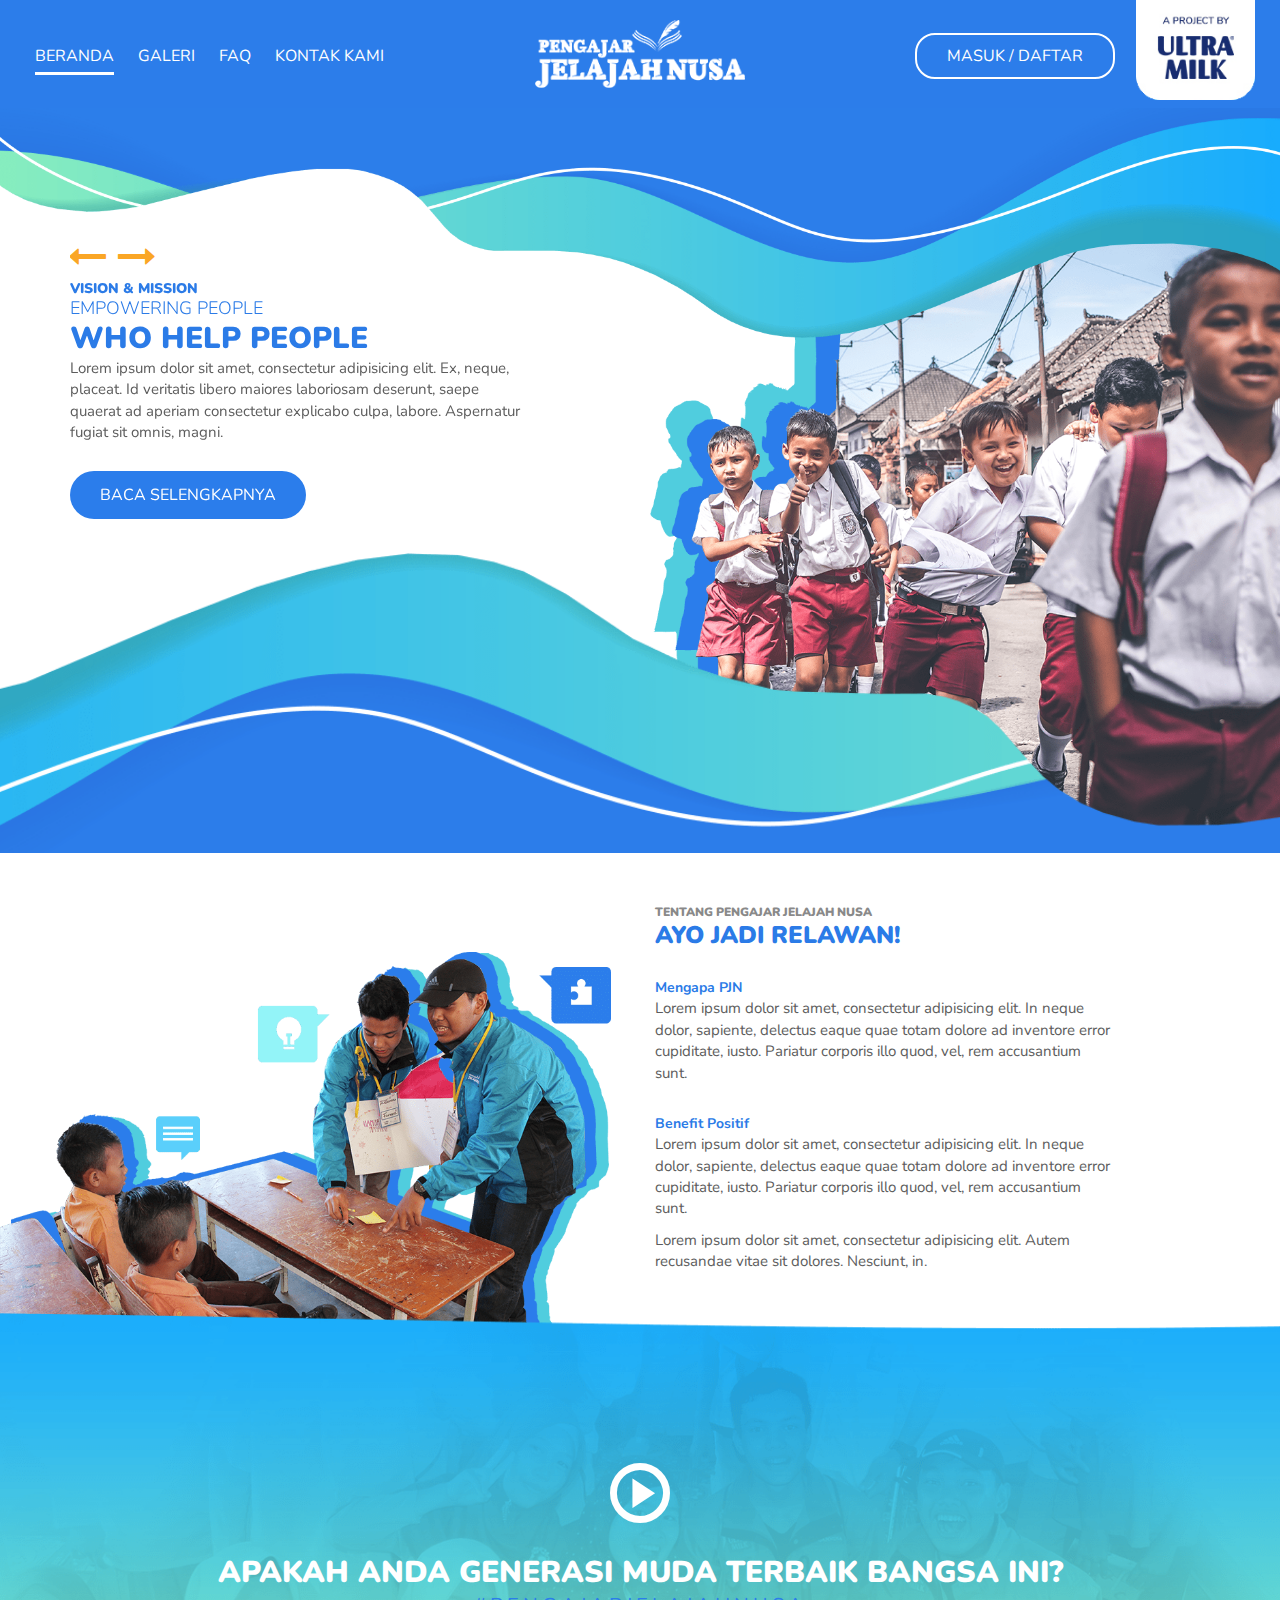
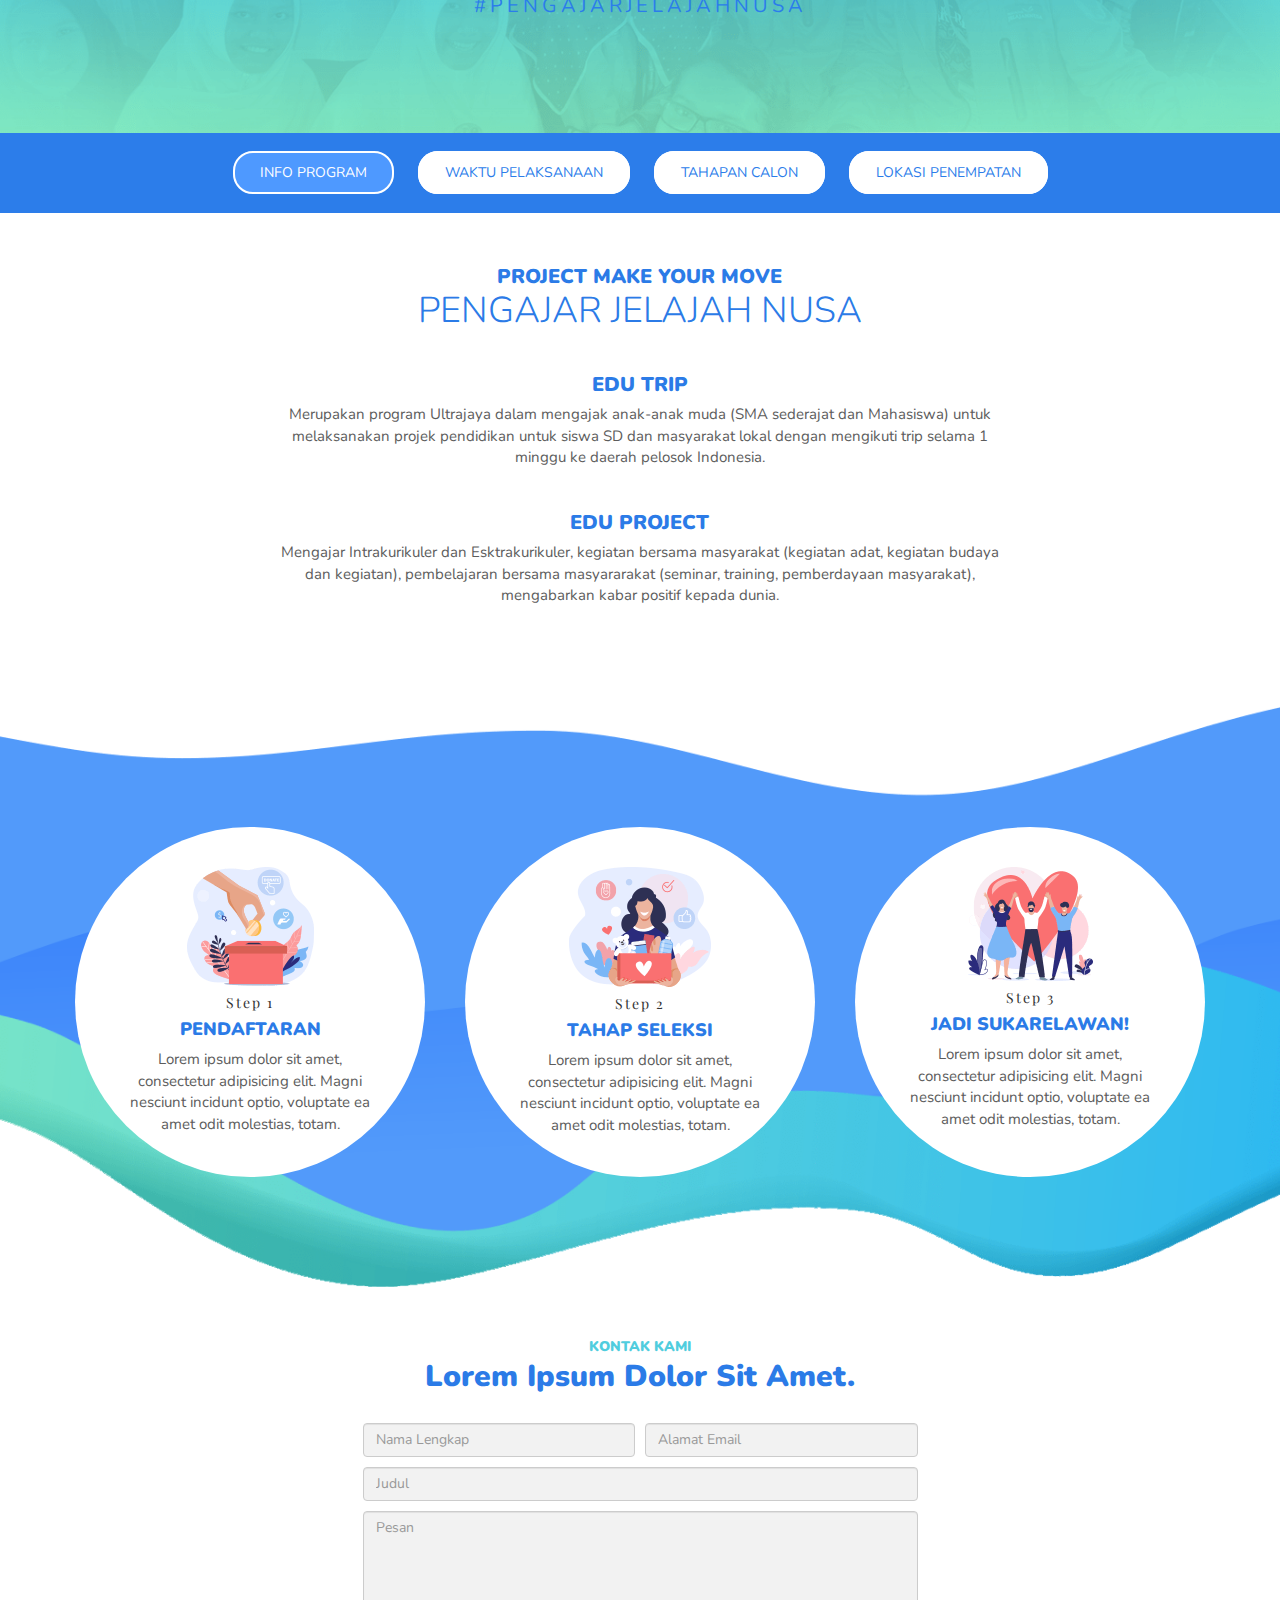
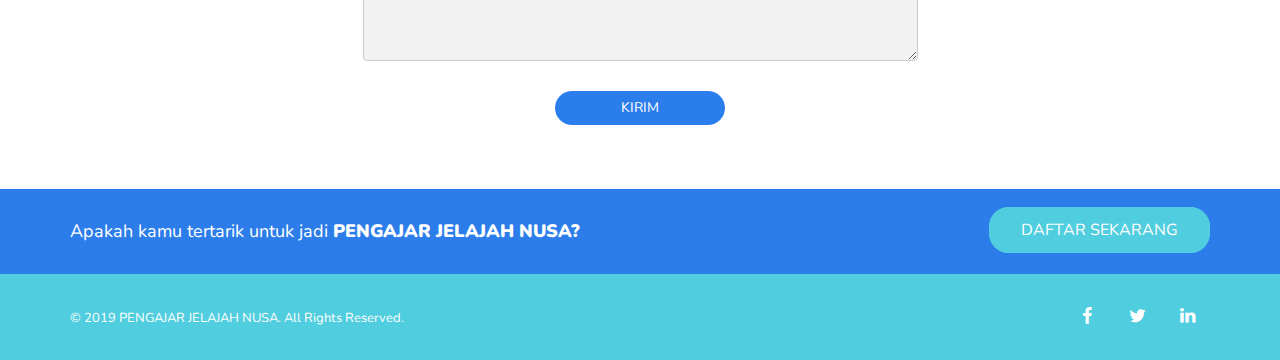
==== commit 0c449ea6: "form init" ====
--- a/index.html
+++ b/index.html
@@ -32,7 +32,8 @@
           </div>
         </nav>
         <nav class="nav__right">
-          <a href="" class="btn__main">Masuk / Daftar</a>  
+          <a href="" class="btn__main">Masuk / Daftar</a>
+          <img src="assets/images/logo-ultra.png" alt="">
         </nav>
       </div>
     </header>
--- a/assets/css/style.css
+++ b/assets/css/style.css
@@ -1,2 +1,2 @@
-html{font-family:sans-serif;-ms-text-size-adjust:100%;-webkit-text-size-adjust:100%}body{margin:0}article,aside,details,figcaption,figure,footer,header,hgroup,main,menu,nav,section,summary{display:block}audio,canvas,progress,video{display:inline-block;vertical-align:baseline}audio:not([controls]){display:none;height:0}[hidden],template{display:none}a{background-color:transparent}a:active,a:hover{outline:0}abbr[title]{border-bottom:none;text-decoration:underline;-webkit-text-decoration:underline dotted;text-decoration:underline dotted}b,strong{font-weight:bold}dfn{font-style:italic}h1{font-size:2em;margin:0.67em 0}mark{background:#ff0;color:#000}small{font-size:80%}sub,sup{font-size:75%;line-height:0;position:relative;vertical-align:baseline}sup{top:-0.5em}sub{bottom:-0.25em}img{border:0}svg:not(:root){overflow:hidden}figure{margin:1em 40px}hr{box-sizing:content-box;height:0}pre{overflow:auto}code,kbd,pre,samp{font-family:monospace, monospace;font-size:1em}button,input,optgroup,select,textarea{color:inherit;font:inherit;margin:0}button{overflow:visible}button,select{text-transform:none}button,html input[type="button"],input[type="reset"],input[type="submit"]{-webkit-appearance:button;cursor:pointer}button[disabled],html input[disabled]{cursor:default}button::-moz-focus-inner,input::-moz-focus-inner{border:0;padding:0}input{line-height:normal}input[type="checkbox"],input[type="radio"]{box-sizing:border-box;padding:0}input[type="number"]::-webkit-inner-spin-button,input[type="number"]::-webkit-outer-spin-button{height:auto}input[type="search"]{-webkit-appearance:textfield;box-sizing:content-box}input[type="search"]::-webkit-search-cancel-button,input[type="search"]::-webkit-search-decoration{-webkit-appearance:none}fieldset{border:1px solid #c0c0c0;margin:0 2px;padding:0.35em 0.625em 0.75em}legend{border:0;padding:0}textarea{overflow:auto}optgroup{font-weight:bold}table{border-collapse:collapse;border-spacing:0}td,th{padding:0}*{box-sizing:border-box}*:before,*:after{box-sizing:border-box}html{font-size:10px;-webkit-tap-highlight-color:rgba(0,0,0,0)}body{font-family:"Helvetica Neue",Helvetica,Arial,sans-serif;font-size:14px;line-height:1.428571429;color:#333;background-color:#fff}input,button,select,textarea{font-family:inherit;font-size:inherit;line-height:inherit}a{color:#337ab7;text-decoration:none}a:hover,a:focus{color:#23527c;text-decoration:underline}a:focus{outline:5px auto -webkit-focus-ring-color;outline-offset:-2px}figure{margin:0}img{vertical-align:middle}.img-responsive{display:block;max-width:100%;height:auto}.img-rounded{border-radius:6px}.img-thumbnail{padding:4px;line-height:1.428571429;background-color:#fff;border:1px solid #ddd;border-radius:4px;-webkit-transition:all 0.2s ease-in-out;transition:all 0.2s ease-in-out;display:inline-block;max-width:100%;height:auto}.img-circle{border-radius:50%}hr{margin-top:20px;margin-bottom:20px;border:0;border-top:1px solid #eee}.sr-only{position:absolute;width:1px;height:1px;padding:0;margin:-1px;overflow:hidden;clip:rect(0, 0, 0, 0);border:0}.sr-only-focusable:active,.sr-only-focusable:focus{position:static;width:auto;height:auto;margin:0;overflow:visible;clip:auto}[role="button"]{cursor:pointer}h1,h2,h3,h4,h5,h6,.h1,.h2,.h3,.h4,.h5,.h6{font-family:inherit;font-weight:500;line-height:1.1;color:inherit}h1 small,h1 .small,h2 small,h2 .small,h3 small,h3 .small,h4 small,h4 .small,h5 small,h5 .small,h6 small,h6 .small,.h1 small,.h1 .small,.h2 small,.h2 .small,.h3 small,.h3 .small,.h4 small,.h4 .small,.h5 small,.h5 .small,.h6 small,.h6 .small{font-weight:400;line-height:1;color:#777}h1,.h1,h2,.h2,h3,.h3{margin-top:20px;margin-bottom:10px}h1 small,h1 .small,.h1 small,.h1 .small,h2 small,h2 .small,.h2 small,.h2 .small,h3 small,h3 .small,.h3 small,.h3 .small{font-size:65%}h4,.h4,h5,.h5,h6,.h6{margin-top:10px;margin-bottom:10px}h4 small,h4 .small,.h4 small,.h4 .small,h5 small,h5 .small,.h5 small,.h5 .small,h6 small,h6 .small,.h6 small,.h6 .small{font-size:75%}h1,.h1{font-size:36px}h2,.h2{font-size:30px}h3,.h3{font-size:24px}h4,.h4{font-size:18px}h5,.h5{font-size:14px}h6,.h6{font-size:12px}p{margin:0 0 10px}.lead{margin-bottom:20px;font-size:16px;font-weight:300;line-height:1.4}@media (min-width: 768px){.lead{font-size:21px}}small,.small{font-size:85%}mark,.mark{padding:.2em;background-color:#fcf8e3}.text-left{text-align:left}.text-right{text-align:right}.text-center{text-align:center}.text-justify{text-align:justify}.text-nowrap{white-space:nowrap}.text-lowercase{text-transform:lowercase}.text-uppercase,.initialism{text-transform:uppercase}.text-capitalize{text-transform:capitalize}.text-muted{color:#777}.text-primary{color:#337ab7}a.text-primary:hover,a.text-primary:focus{color:#286090}.text-success{color:#3c763d}a.text-success:hover,a.text-success:focus{color:#2b542c}.text-info{color:#31708f}a.text-info:hover,a.text-info:focus{color:#245269}.text-warning{color:#8a6d3b}a.text-warning:hover,a.text-warning:focus{color:#66512c}.text-danger{color:#a94442}a.text-danger:hover,a.text-danger:focus{color:#843534}.bg-primary{color:#fff}.bg-primary{background-color:#337ab7}a.bg-primary:hover,a.bg-primary:focus{background-color:#286090}.bg-success{background-color:#dff0d8}a.bg-success:hover,a.bg-success:focus{background-color:#c1e2b3}.bg-info{background-color:#d9edf7}a.bg-info:hover,a.bg-info:focus{background-color:#afd9ee}.bg-warning{background-color:#fcf8e3}a.bg-warning:hover,a.bg-warning:focus{background-color:#f7ecb5}.bg-danger{background-color:#f2dede}a.bg-danger:hover,a.bg-danger:focus{background-color:#e4b9b9}.page-header{padding-bottom:9px;margin:40px 0 20px;border-bottom:1px solid #eee}ul,ol{margin-top:0;margin-bottom:10px}ul ul,ul ol,ol ul,ol ol{margin-bottom:0}.list-unstyled{padding-left:0;list-style:none}.list-inline{padding-left:0;list-style:none;margin-left:-5px}.list-inline>li{display:inline-block;padding-right:5px;padding-left:5px}dl{margin-top:0;margin-bottom:20px}dt,dd{line-height:1.428571429}dt{font-weight:700}dd{margin-left:0}.dl-horizontal dd:before,.dl-horizontal dd:after{display:table;content:" "}.dl-horizontal dd:after{clear:both}@media (min-width: 768px){.dl-horizontal dt{float:left;width:160px;clear:left;text-align:right;overflow:hidden;text-overflow:ellipsis;white-space:nowrap}.dl-horizontal dd{margin-left:180px}}abbr[title],abbr[data-original-title]{cursor:help}.initialism{font-size:90%}blockquote{padding:10px 20px;margin:0 0 20px;font-size:17.5px;border-left:5px solid #eee}blockquote p:last-child,blockquote ul:last-child,blockquote ol:last-child{margin-bottom:0}blockquote footer,blockquote small,blockquote .small{display:block;font-size:80%;line-height:1.428571429;color:#777}blockquote footer:before,blockquote small:before,blockquote .small:before{content:"\2014 \00A0"}.blockquote-reverse,blockquote.pull-right{padding-right:15px;padding-left:0;text-align:right;border-right:5px solid #eee;border-left:0}.blockquote-reverse footer:before,.blockquote-reverse small:before,.blockquote-reverse .small:before,blockquote.pull-right footer:before,blockquote.pull-right small:before,blockquote.pull-right .small:before{content:""}.blockquote-reverse footer:after,.blockquote-reverse small:after,.blockquote-reverse .small:after,blockquote.pull-right footer:after,blockquote.pull-right small:after,blockquote.pull-right .small:after{content:"\00A0 \2014"}address{margin-bottom:20px;font-style:normal;line-height:1.428571429}.container{padding-right:15px;padding-left:15px;margin-right:auto;margin-left:auto}.container:before,.container:after{display:table;content:" "}.container:after{clear:both}@media (min-width: 768px){.container{width:750px}}@media (min-width: 992px){.container{width:970px}}@media (min-width: 1200px){.container{width:1170px}}.container-fluid{padding-right:15px;padding-left:15px;margin-right:auto;margin-left:auto}.container-fluid:before,.container-fluid:after{display:table;content:" "}.container-fluid:after{clear:both}.row{margin-right:-15px;margin-left:-15px}.row:before,.row:after{display:table;content:" "}.row:after{clear:both}.row-no-gutters{margin-right:0;margin-left:0}.row-no-gutters [class*="col-"]{padding-right:0;padding-left:0}.col-xs-1,.col-sm-1,.col-md-1,.col-lg-1,.col-xs-2,.col-sm-2,.col-md-2,.col-lg-2,.col-xs-3,.col-sm-3,.col-md-3,.col-lg-3,.col-xs-4,.col-sm-4,.col-md-4,.col-lg-4,.col-xs-5,.col-sm-5,.col-md-5,.col-lg-5,.col-xs-6,.col-sm-6,.col-md-6,.col-lg-6,.col-xs-7,.col-sm-7,.col-md-7,.col-lg-7,.col-xs-8,.col-sm-8,.col-md-8,.col-lg-8,.col-xs-9,.col-sm-9,.col-md-9,.col-lg-9,.col-xs-10,.col-sm-10,.col-md-10,.col-lg-10,.col-xs-11,.col-sm-11,.col-md-11,.col-lg-11,.col-xs-12,.col-sm-12,.col-md-12,.col-lg-12{position:relative;min-height:1px;padding-right:15px;padding-left:15px}.col-xs-1,.col-xs-2,.col-xs-3,.col-xs-4,.col-xs-5,.col-xs-6,.col-xs-7,.col-xs-8,.col-xs-9,.col-xs-10,.col-xs-11,.col-xs-12{float:left}.col-xs-1{width:8.3333333333%}.col-xs-2{width:16.6666666667%}.col-xs-3{width:25%}.col-xs-4{width:33.3333333333%}.col-xs-5{width:41.6666666667%}.col-xs-6{width:50%}.col-xs-7{width:58.3333333333%}.col-xs-8{width:66.6666666667%}.col-xs-9{width:75%}.col-xs-10{width:83.3333333333%}.col-xs-11{width:91.6666666667%}.col-xs-12{width:100%}.col-xs-pull-0{right:auto}.col-xs-pull-1{right:8.3333333333%}.col-xs-pull-2{right:16.6666666667%}.col-xs-pull-3{right:25%}.col-xs-pull-4{right:33.3333333333%}.col-xs-pull-5{right:41.6666666667%}.col-xs-pull-6{right:50%}.col-xs-pull-7{right:58.3333333333%}.col-xs-pull-8{right:66.6666666667%}.col-xs-pull-9{right:75%}.col-xs-pull-10{right:83.3333333333%}.col-xs-pull-11{right:91.6666666667%}.col-xs-pull-12{right:100%}.col-xs-push-0{left:auto}.col-xs-push-1{left:8.3333333333%}.col-xs-push-2{left:16.6666666667%}.col-xs-push-3{left:25%}.col-xs-push-4{left:33.3333333333%}.col-xs-push-5{left:41.6666666667%}.col-xs-push-6{left:50%}.col-xs-push-7{left:58.3333333333%}.col-xs-push-8{left:66.6666666667%}.col-xs-push-9{left:75%}.col-xs-push-10{left:83.3333333333%}.col-xs-push-11{left:91.6666666667%}.col-xs-push-12{left:100%}.col-xs-offset-0{margin-left:0%}.col-xs-offset-1{margin-left:8.3333333333%}.col-xs-offset-2{margin-left:16.6666666667%}.col-xs-offset-3{margin-left:25%}.col-xs-offset-4{margin-left:33.3333333333%}.col-xs-offset-5{margin-left:41.6666666667%}.col-xs-offset-6{margin-left:50%}.col-xs-offset-7{margin-left:58.3333333333%}.col-xs-offset-8{margin-left:66.6666666667%}.col-xs-offset-9{margin-left:75%}.col-xs-offset-10{margin-left:83.3333333333%}.col-xs-offset-11{margin-left:91.6666666667%}.col-xs-offset-12{margin-left:100%}@media (min-width: 768px){.col-sm-1,.col-sm-2,.col-sm-3,.col-sm-4,.col-sm-5,.col-sm-6,.col-sm-7,.col-sm-8,.col-sm-9,.col-sm-10,.col-sm-11,.col-sm-12{float:left}.col-sm-1{width:8.3333333333%}.col-sm-2{width:16.6666666667%}.col-sm-3{width:25%}.col-sm-4{width:33.3333333333%}.col-sm-5{width:41.6666666667%}.col-sm-6{width:50%}.col-sm-7{width:58.3333333333%}.col-sm-8{width:66.6666666667%}.col-sm-9{width:75%}.col-sm-10{width:83.3333333333%}.col-sm-11{width:91.6666666667%}.col-sm-12{width:100%}.col-sm-pull-0{right:auto}.col-sm-pull-1{right:8.3333333333%}.col-sm-pull-2{right:16.6666666667%}.col-sm-pull-3{right:25%}.col-sm-pull-4{right:33.3333333333%}.col-sm-pull-5{right:41.6666666667%}.col-sm-pull-6{right:50%}.col-sm-pull-7{right:58.3333333333%}.col-sm-pull-8{right:66.6666666667%}.col-sm-pull-9{right:75%}.col-sm-pull-10{right:83.3333333333%}.col-sm-pull-11{right:91.6666666667%}.col-sm-pull-12{right:100%}.col-sm-push-0{left:auto}.col-sm-push-1{left:8.3333333333%}.col-sm-push-2{left:16.6666666667%}.col-sm-push-3{left:25%}.col-sm-push-4{left:33.3333333333%}.col-sm-push-5{left:41.6666666667%}.col-sm-push-6{left:50%}.col-sm-push-7{left:58.3333333333%}.col-sm-push-8{left:66.6666666667%}.col-sm-push-9{left:75%}.col-sm-push-10{left:83.3333333333%}.col-sm-push-11{left:91.6666666667%}.col-sm-push-12{left:100%}.col-sm-offset-0{margin-left:0%}.col-sm-offset-1{margin-left:8.3333333333%}.col-sm-offset-2{margin-left:16.6666666667%}.col-sm-offset-3{margin-left:25%}.col-sm-offset-4{margin-left:33.3333333333%}.col-sm-offset-5{margin-left:41.6666666667%}.col-sm-offset-6{margin-left:50%}.col-sm-offset-7{margin-left:58.3333333333%}.col-sm-offset-8{margin-left:66.6666666667%}.col-sm-offset-9{margin-left:75%}.col-sm-offset-10{margin-left:83.3333333333%}.col-sm-offset-11{margin-left:91.6666666667%}.col-sm-offset-12{margin-left:100%}}@media (min-width: 992px){.col-md-1,.col-md-2,.col-md-3,.col-md-4,.col-md-5,.col-md-6,.col-md-7,.col-md-8,.col-md-9,.col-md-10,.col-md-11,.col-md-12{float:left}.col-md-1{width:8.3333333333%}.col-md-2{width:16.6666666667%}.col-md-3{width:25%}.col-md-4{width:33.3333333333%}.col-md-5{width:41.6666666667%}.col-md-6{width:50%}.col-md-7{width:58.3333333333%}.col-md-8{width:66.6666666667%}.col-md-9{width:75%}.col-md-10{width:83.3333333333%}.col-md-11{width:91.6666666667%}.col-md-12{width:100%}.col-md-pull-0{right:auto}.col-md-pull-1{right:8.3333333333%}.col-md-pull-2{right:16.6666666667%}.col-md-pull-3{right:25%}.col-md-pull-4{right:33.3333333333%}.col-md-pull-5{right:41.6666666667%}.col-md-pull-6{right:50%}.col-md-pull-7{right:58.3333333333%}.col-md-pull-8{right:66.6666666667%}.col-md-pull-9{right:75%}.col-md-pull-10{right:83.3333333333%}.col-md-pull-11{right:91.6666666667%}.col-md-pull-12{right:100%}.col-md-push-0{left:auto}.col-md-push-1{left:8.3333333333%}.col-md-push-2{left:16.6666666667%}.col-md-push-3{left:25%}.col-md-push-4{left:33.3333333333%}.col-md-push-5{left:41.6666666667%}.col-md-push-6{left:50%}.col-md-push-7{left:58.3333333333%}.col-md-push-8{left:66.6666666667%}.col-md-push-9{left:75%}.col-md-push-10{left:83.3333333333%}.col-md-push-11{left:91.6666666667%}.col-md-push-12{left:100%}.col-md-offset-0{margin-left:0%}.col-md-offset-1{margin-left:8.3333333333%}.col-md-offset-2{margin-left:16.6666666667%}.col-md-offset-3{margin-left:25%}.col-md-offset-4{margin-left:33.3333333333%}.col-md-offset-5{margin-left:41.6666666667%}.col-md-offset-6{margin-left:50%}.col-md-offset-7{margin-left:58.3333333333%}.col-md-offset-8{margin-left:66.6666666667%}.col-md-offset-9{margin-left:75%}.col-md-offset-10{margin-left:83.3333333333%}.col-md-offset-11{margin-left:91.6666666667%}.col-md-offset-12{margin-left:100%}}@media (min-width: 1200px){.col-lg-1,.col-lg-2,.col-lg-3,.col-lg-4,.col-lg-5,.col-lg-6,.col-lg-7,.col-lg-8,.col-lg-9,.col-lg-10,.col-lg-11,.col-lg-12{float:left}.col-lg-1{width:8.3333333333%}.col-lg-2{width:16.6666666667%}.col-lg-3{width:25%}.col-lg-4{width:33.3333333333%}.col-lg-5{width:41.6666666667%}.col-lg-6{width:50%}.col-lg-7{width:58.3333333333%}.col-lg-8{width:66.6666666667%}.col-lg-9{width:75%}.col-lg-10{width:83.3333333333%}.col-lg-11{width:91.6666666667%}.col-lg-12{width:100%}.col-lg-pull-0{right:auto}.col-lg-pull-1{right:8.3333333333%}.col-lg-pull-2{right:16.6666666667%}.col-lg-pull-3{right:25%}.col-lg-pull-4{right:33.3333333333%}.col-lg-pull-5{right:41.6666666667%}.col-lg-pull-6{right:50%}.col-lg-pull-7{right:58.3333333333%}.col-lg-pull-8{right:66.6666666667%}.col-lg-pull-9{right:75%}.col-lg-pull-10{right:83.3333333333%}.col-lg-pull-11{right:91.6666666667%}.col-lg-pull-12{right:100%}.col-lg-push-0{left:auto}.col-lg-push-1{left:8.3333333333%}.col-lg-push-2{left:16.6666666667%}.col-lg-push-3{left:25%}.col-lg-push-4{left:33.3333333333%}.col-lg-push-5{left:41.6666666667%}.col-lg-push-6{left:50%}.col-lg-push-7{left:58.3333333333%}.col-lg-push-8{left:66.6666666667%}.col-lg-push-9{left:75%}.col-lg-push-10{left:83.3333333333%}.col-lg-push-11{left:91.6666666667%}.col-lg-push-12{left:100%}.col-lg-offset-0{margin-left:0%}.col-lg-offset-1{margin-left:8.3333333333%}.col-lg-offset-2{margin-left:16.6666666667%}.col-lg-offset-3{margin-left:25%}.col-lg-offset-4{margin-left:33.3333333333%}.col-lg-offset-5{margin-left:41.6666666667%}.col-lg-offset-6{margin-left:50%}.col-lg-offset-7{margin-left:58.3333333333%}.col-lg-offset-8{margin-left:66.6666666667%}.col-lg-offset-9{margin-left:75%}.col-lg-offset-10{margin-left:83.3333333333%}.col-lg-offset-11{margin-left:91.6666666667%}.col-lg-offset-12{margin-left:100%}}fieldset{min-width:0;padding:0;margin:0;border:0}legend{display:block;width:100%;padding:0;margin-bottom:20px;font-size:21px;line-height:inherit;color:#333;border:0;border-bottom:1px solid #e5e5e5}label{display:inline-block;max-width:100%;margin-bottom:5px;font-weight:700}input[type="search"]{box-sizing:border-box;-webkit-appearance:none;-moz-appearance:none;appearance:none}input[type="radio"],input[type="checkbox"]{margin:4px 0 0;margin-top:1px \9;line-height:normal}input[type="radio"][disabled],input[type="radio"].disabled,fieldset[disabled] input[type="radio"],input[type="checkbox"][disabled],input[type="checkbox"].disabled,fieldset[disabled] input[type="checkbox"]{cursor:not-allowed}input[type="file"]{display:block}input[type="range"]{display:block;width:100%}select[multiple],select[size]{height:auto}input[type="file"]:focus,input[type="radio"]:focus,input[type="checkbox"]:focus{outline:5px auto -webkit-focus-ring-color;outline-offset:-2px}output{display:block;padding-top:7px;font-size:14px;line-height:1.428571429;color:#555}.form-control{display:block;width:100%;height:34px;padding:6px 12px;font-size:14px;line-height:1.428571429;color:#555;background-color:#fff;background-image:none;border:1px solid #ccc;border-radius:4px;box-shadow:inset 0 1px 1px rgba(0,0,0,0.075);-webkit-transition:border-color ease-in-out 0.15s,box-shadow ease-in-out 0.15s;transition:border-color ease-in-out 0.15s,box-shadow ease-in-out 0.15s}.form-control:focus{border-color:#66afe9;outline:0;box-shadow:inset 0 1px 1px rgba(0,0,0,0.075),0 0 8px rgba(102,175,233,0.6)}.form-control::-moz-placeholder{color:#999;opacity:1}.form-control:-ms-input-placeholder{color:#999}.form-control::-webkit-input-placeholder{color:#999}.form-control::-ms-expand{background-color:transparent;border:0}.form-control[disabled],.form-control[readonly],fieldset[disabled] .form-control{background-color:#eee;opacity:1}.form-control[disabled],fieldset[disabled] .form-control{cursor:not-allowed}textarea.form-control{height:auto}@media screen and (-webkit-min-device-pixel-ratio: 0){input[type="date"].form-control,input[type="time"].form-control,input[type="datetime-local"].form-control,input[type="month"].form-control{line-height:34px}input[type="date"].input-sm,.input-group-sm input[type="date"],input[type="time"].input-sm,.input-group-sm input[type="time"],input[type="datetime-local"].input-sm,.input-group-sm input[type="datetime-local"],input[type="month"].input-sm,.input-group-sm input[type="month"]{line-height:30px}input[type="date"].input-lg,.input-group-lg input[type="date"],input[type="time"].input-lg,.input-group-lg input[type="time"],input[type="datetime-local"].input-lg,.input-group-lg input[type="datetime-local"],input[type="month"].input-lg,.input-group-lg input[type="month"]{line-height:46px}}.form-group{margin-bottom:15px}.radio,.checkbox{position:relative;display:block;margin-top:10px;margin-bottom:10px}.radio.disabled label,fieldset[disabled] .radio label,.checkbox.disabled label,fieldset[disabled] .checkbox label{cursor:not-allowed}.radio label,.checkbox label{min-height:20px;padding-left:20px;margin-bottom:0;font-weight:400;cursor:pointer}.radio input[type="radio"],.radio-inline input[type="radio"],.checkbox input[type="checkbox"],.checkbox-inline input[type="checkbox"]{position:absolute;margin-top:4px \9;margin-left:-20px}.radio+.radio,.checkbox+.checkbox{margin-top:-5px}.radio-inline,.checkbox-inline{position:relative;display:inline-block;padding-left:20px;margin-bottom:0;font-weight:400;vertical-align:middle;cursor:pointer}.radio-inline.disabled,fieldset[disabled] .radio-inline,.checkbox-inline.disabled,fieldset[disabled] .checkbox-inline{cursor:not-allowed}.radio-inline+.radio-inline,.checkbox-inline+.checkbox-inline{margin-top:0;margin-left:10px}.form-control-static{min-height:34px;padding-top:7px;padding-bottom:7px;margin-bottom:0}.form-control-static.input-lg,.form-control-static.input-sm{padding-right:0;padding-left:0}.input-sm{height:30px;padding:5px 10px;font-size:12px;line-height:1.5;border-radius:3px}select.input-sm{height:30px;line-height:30px}textarea.input-sm,select[multiple].input-sm{height:auto}.form-group-sm .form-control{height:30px;padding:5px 10px;font-size:12px;line-height:1.5;border-radius:3px}.form-group-sm select.form-control{height:30px;line-height:30px}.form-group-sm textarea.form-control,.form-group-sm select[multiple].form-control{height:auto}.form-group-sm .form-control-static{height:30px;min-height:32px;padding:6px 10px;font-size:12px;line-height:1.5}.input-lg{height:46px;padding:10px 16px;font-size:18px;line-height:1.3333333;border-radius:6px}select.input-lg{height:46px;line-height:46px}textarea.input-lg,select[multiple].input-lg{height:auto}.form-group-lg .form-control{height:46px;padding:10px 16px;font-size:18px;line-height:1.3333333;border-radius:6px}.form-group-lg select.form-control{height:46px;line-height:46px}.form-group-lg textarea.form-control,.form-group-lg select[multiple].form-control{height:auto}.form-group-lg .form-control-static{height:46px;min-height:38px;padding:11px 16px;font-size:18px;line-height:1.3333333}.has-feedback{position:relative}.has-feedback .form-control{padding-right:42.5px}.form-control-feedback{position:absolute;top:0;right:0;z-index:2;display:block;width:34px;height:34px;line-height:34px;text-align:center;pointer-events:none}.input-lg+.form-control-feedback,.input-group-lg+.form-control-feedback,.form-group-lg .form-control+.form-control-feedback{width:46px;height:46px;line-height:46px}.input-sm+.form-control-feedback,.input-group-sm+.form-control-feedback,.form-group-sm .form-control+.form-control-feedback{width:30px;height:30px;line-height:30px}.has-success .help-block,.has-success .control-label,.has-success .radio,.has-success .checkbox,.has-success .radio-inline,.has-success .checkbox-inline,.has-success.radio label,.has-success.checkbox label,.has-success.radio-inline label,.has-success.checkbox-inline label{color:#3c763d}.has-success .form-control{border-color:#3c763d;box-shadow:inset 0 1px 1px rgba(0,0,0,0.075)}.has-success .form-control:focus{border-color:#2b542c;box-shadow:inset 0 1px 1px rgba(0,0,0,0.075),0 0 6px #67b168}.has-success .input-group-addon{color:#3c763d;background-color:#dff0d8;border-color:#3c763d}.has-success .form-control-feedback{color:#3c763d}.has-warning .help-block,.has-warning .control-label,.has-warning .radio,.has-warning .checkbox,.has-warning .radio-inline,.has-warning .checkbox-inline,.has-warning.radio label,.has-warning.checkbox label,.has-warning.radio-inline label,.has-warning.checkbox-inline label{color:#8a6d3b}.has-warning .form-control{border-color:#8a6d3b;box-shadow:inset 0 1px 1px rgba(0,0,0,0.075)}.has-warning .form-control:focus{border-color:#66512c;box-shadow:inset 0 1px 1px rgba(0,0,0,0.075),0 0 6px #c0a16b}.has-warning .input-group-addon{color:#8a6d3b;background-color:#fcf8e3;border-color:#8a6d3b}.has-warning .form-control-feedback{color:#8a6d3b}.has-error .help-block,.has-error .control-label,.has-error .radio,.has-error .checkbox,.has-error .radio-inline,.has-error .checkbox-inline,.has-error.radio label,.has-error.checkbox label,.has-error.radio-inline label,.has-error.checkbox-inline label{color:#a94442}.has-error .form-control{border-color:#a94442;box-shadow:inset 0 1px 1px rgba(0,0,0,0.075)}.has-error .form-control:focus{border-color:#843534;box-shadow:inset 0 1px 1px rgba(0,0,0,0.075),0 0 6px #ce8483}.has-error .input-group-addon{color:#a94442;background-color:#f2dede;border-color:#a94442}.has-error .form-control-feedback{color:#a94442}.has-feedback label ~ .form-control-feedback{top:25px}.has-feedback label.sr-only ~ .form-control-feedback{top:0}.help-block{display:block;margin-top:5px;margin-bottom:10px;color:#737373}@media (min-width: 768px){.form-inline .form-group{display:inline-block;margin-bottom:0;vertical-align:middle}.form-inline .form-control{display:inline-block;width:auto;vertical-align:middle}.form-inline .form-control-static{display:inline-block}.form-inline .input-group{display:inline-table;vertical-align:middle}.form-inline .input-group .input-group-addon,.form-inline .input-group .input-group-btn,.form-inline .input-group .form-control{width:auto}.form-inline .input-group>.form-control{width:100%}.form-inline .control-label{margin-bottom:0;vertical-align:middle}.form-inline .radio,.form-inline .checkbox{display:inline-block;margin-top:0;margin-bottom:0;vertical-align:middle}.form-inline .radio label,.form-inline .checkbox label{padding-left:0}.form-inline .radio input[type="radio"],.form-inline .checkbox input[type="checkbox"]{position:relative;margin-left:0}.form-inline .has-feedback .form-control-feedback{top:0}}.form-horizontal .radio,.form-horizontal .checkbox,.form-horizontal .radio-inline,.form-horizontal .checkbox-inline{padding-top:7px;margin-top:0;margin-bottom:0}.form-horizontal .radio,.form-horizontal .checkbox{min-height:27px}.form-horizontal .form-group{margin-right:-15px;margin-left:-15px}.form-horizontal .form-group:before,.form-horizontal .form-group:after{display:table;content:" "}.form-horizontal .form-group:after{clear:both}@media (min-width: 768px){.form-horizontal .control-label{padding-top:7px;margin-bottom:0;text-align:right}}.form-horizontal .has-feedback .form-control-feedback{right:15px}@media (min-width: 768px){.form-horizontal .form-group-lg .control-label{padding-top:11px;font-size:18px}}@media (min-width: 768px){.form-horizontal .form-group-sm .control-label{padding-top:6px;font-size:12px}}.btn{display:inline-block;margin-bottom:0;font-weight:normal;text-align:center;white-space:nowrap;vertical-align:middle;touch-action:manipulation;cursor:pointer;background-image:none;border:1px solid transparent;padding:6px 12px;font-size:14px;line-height:1.428571429;border-radius:4px;-webkit-user-select:none;-moz-user-select:none;-ms-user-select:none;user-select:none}.btn:focus,.btn.focus,.btn:active:focus,.btn:active.focus,.btn.active:focus,.btn.active.focus{outline:5px auto -webkit-focus-ring-color;outline-offset:-2px}.btn:hover,.btn:focus,.btn.focus{color:#333;text-decoration:none}.btn:active,.btn.active{background-image:none;outline:0;box-shadow:inset 0 3px 5px rgba(0,0,0,0.125)}.btn.disabled,.btn[disabled],fieldset[disabled] .btn{cursor:not-allowed;filter:alpha(opacity=65);opacity:.65;box-shadow:none}a.btn.disabled,fieldset[disabled] a.btn{pointer-events:none}.btn-default{color:#333;background-color:#fff;border-color:#ccc}.btn-default:focus,.btn-default.focus{color:#333;background-color:#e6e5e5;border-color:#8c8c8c}.btn-default:hover{color:#333;background-color:#e6e5e5;border-color:#adadad}.btn-default:active,.btn-default.active,.open>.btn-default.dropdown-toggle{color:#333;background-color:#e6e5e5;background-image:none;border-color:#adadad}.btn-default:active:hover,.btn-default:active:focus,.btn-default:active.focus,.btn-default.active:hover,.btn-default.active:focus,.btn-default.active.focus,.open>.btn-default.dropdown-toggle:hover,.open>.btn-default.dropdown-toggle:focus,.open>.btn-default.dropdown-toggle.focus{color:#333;background-color:#d4d4d4;border-color:#8c8c8c}.btn-default.disabled:hover,.btn-default.disabled:focus,.btn-default.disabled.focus,.btn-default[disabled]:hover,.btn-default[disabled]:focus,.btn-default[disabled].focus,fieldset[disabled] .btn-default:hover,fieldset[disabled] .btn-default:focus,fieldset[disabled] .btn-default.focus{background-color:#fff;border-color:#ccc}.btn-default .badge{color:#fff;background-color:#333}.btn-primary{color:#fff;background-color:#337ab7;border-color:#2e6da4}.btn-primary:focus,.btn-primary.focus{color:#fff;background-color:#286090;border-color:#122b40}.btn-primary:hover{color:#fff;background-color:#286090;border-color:#204d74}.btn-primary:active,.btn-primary.active,.open>.btn-primary.dropdown-toggle{color:#fff;background-color:#286090;background-image:none;border-color:#204d74}.btn-primary:active:hover,.btn-primary:active:focus,.btn-primary:active.focus,.btn-primary.active:hover,.btn-primary.active:focus,.btn-primary.active.focus,.open>.btn-primary.dropdown-toggle:hover,.open>.btn-primary.dropdown-toggle:focus,.open>.btn-primary.dropdown-toggle.focus{color:#fff;background-color:#204d74;border-color:#122b40}.btn-primary.disabled:hover,.btn-primary.disabled:focus,.btn-primary.disabled.focus,.btn-primary[disabled]:hover,.btn-primary[disabled]:focus,.btn-primary[disabled].focus,fieldset[disabled] .btn-primary:hover,fieldset[disabled] .btn-primary:focus,fieldset[disabled] .btn-primary.focus{background-color:#337ab7;border-color:#2e6da4}.btn-primary .badge{color:#337ab7;background-color:#fff}.btn-success{color:#fff;background-color:#5cb85c;border-color:#4cae4c}.btn-success:focus,.btn-success.focus{color:#fff;background-color:#449d44;border-color:#255625}.btn-success:hover{color:#fff;background-color:#449d44;border-color:#398439}.btn-success:active,.btn-success.active,.open>.btn-success.dropdown-toggle{color:#fff;background-color:#449d44;background-image:none;border-color:#398439}.btn-success:active:hover,.btn-success:active:focus,.btn-success:active.focus,.btn-success.active:hover,.btn-success.active:focus,.btn-success.active.focus,.open>.btn-success.dropdown-toggle:hover,.open>.btn-success.dropdown-toggle:focus,.open>.btn-success.dropdown-toggle.focus{color:#fff;background-color:#398439;border-color:#255625}.btn-success.disabled:hover,.btn-success.disabled:focus,.btn-success.disabled.focus,.btn-success[disabled]:hover,.btn-success[disabled]:focus,.btn-success[disabled].focus,fieldset[disabled] .btn-success:hover,fieldset[disabled] .btn-success:focus,fieldset[disabled] .btn-success.focus{background-color:#5cb85c;border-color:#4cae4c}.btn-success .badge{color:#5cb85c;background-color:#fff}.btn-info{color:#fff;background-color:#5bc0de;border-color:#46b8da}.btn-info:focus,.btn-info.focus{color:#fff;background-color:#31b0d5;border-color:#1b6d85}.btn-info:hover{color:#fff;background-color:#31b0d5;border-color:#269abc}.btn-info:active,.btn-info.active,.open>.btn-info.dropdown-toggle{color:#fff;background-color:#31b0d5;background-image:none;border-color:#269abc}.btn-info:active:hover,.btn-info:active:focus,.btn-info:active.focus,.btn-info.active:hover,.btn-info.active:focus,.btn-info.active.focus,.open>.btn-info.dropdown-toggle:hover,.open>.btn-info.dropdown-toggle:focus,.open>.btn-info.dropdown-toggle.focus{color:#fff;background-color:#269abc;border-color:#1b6d85}.btn-info.disabled:hover,.btn-info.disabled:focus,.btn-info.disabled.focus,.btn-info[disabled]:hover,.btn-info[disabled]:focus,.btn-info[disabled].focus,fieldset[disabled] .btn-info:hover,fieldset[disabled] .btn-info:focus,fieldset[disabled] .btn-info.focus{background-color:#5bc0de;border-color:#46b8da}.btn-info .badge{color:#5bc0de;background-color:#fff}.btn-warning{color:#fff;background-color:#f0ad4e;border-color:#eea236}.btn-warning:focus,.btn-warning.focus{color:#fff;background-color:#ec971f;border-color:#985f0d}.btn-warning:hover{color:#fff;background-color:#ec971f;border-color:#d58512}.btn-warning:active,.btn-warning.active,.open>.btn-warning.dropdown-toggle{color:#fff;background-color:#ec971f;background-image:none;border-color:#d58512}.btn-warning:active:hover,.btn-warning:active:focus,.btn-warning:active.focus,.btn-warning.active:hover,.btn-warning.active:focus,.btn-warning.active.focus,.open>.btn-warning.dropdown-toggle:hover,.open>.btn-warning.dropdown-toggle:focus,.open>.btn-warning.dropdown-toggle.focus{color:#fff;background-color:#d58512;border-color:#985f0d}.btn-warning.disabled:hover,.btn-warning.disabled:focus,.btn-warning.disabled.focus,.btn-warning[disabled]:hover,.btn-warning[disabled]:focus,.btn-warning[disabled].focus,fieldset[disabled] .btn-warning:hover,fieldset[disabled] .btn-warning:focus,fieldset[disabled] .btn-warning.focus{background-color:#f0ad4e;border-color:#eea236}.btn-warning .badge{color:#f0ad4e;background-color:#fff}.btn-danger{color:#fff;background-color:#d9534f;border-color:#d43f3a}.btn-danger:focus,.btn-danger.focus{color:#fff;background-color:#c9302c;border-color:#761c19}.btn-danger:hover{color:#fff;background-color:#c9302c;border-color:#ac2925}.btn-danger:active,.btn-danger.active,.open>.btn-danger.dropdown-toggle{color:#fff;background-color:#c9302c;background-image:none;border-color:#ac2925}.btn-danger:active:hover,.btn-danger:active:focus,.btn-danger:active.focus,.btn-danger.active:hover,.btn-danger.active:focus,.btn-danger.active.focus,.open>.btn-danger.dropdown-toggle:hover,.open>.btn-danger.dropdown-toggle:focus,.open>.btn-danger.dropdown-toggle.focus{color:#fff;background-color:#ac2925;border-color:#761c19}.btn-danger.disabled:hover,.btn-danger.disabled:focus,.btn-danger.disabled.focus,.btn-danger[disabled]:hover,.btn-danger[disabled]:focus,.btn-danger[disabled].focus,fieldset[disabled] .btn-danger:hover,fieldset[disabled] .btn-danger:focus,fieldset[disabled] .btn-danger.focus{background-color:#d9534f;border-color:#d43f3a}.btn-danger .badge{color:#d9534f;background-color:#fff}.btn-link{font-weight:400;color:#337ab7;border-radius:0}.btn-link,.btn-link:active,.btn-link.active,.btn-link[disabled],fieldset[disabled] .btn-link{background-color:transparent;box-shadow:none}.btn-link,.btn-link:hover,.btn-link:focus,.btn-link:active{border-color:transparent}.btn-link:hover,.btn-link:focus{color:#23527c;text-decoration:underline;background-color:transparent}.btn-link[disabled]:hover,.btn-link[disabled]:focus,fieldset[disabled] .btn-link:hover,fieldset[disabled] .btn-link:focus{color:#777;text-decoration:none}.btn-lg{padding:10px 16px;font-size:18px;line-height:1.3333333;border-radius:6px}.btn-sm{padding:5px 10px;font-size:12px;line-height:1.5;border-radius:3px}.btn-xs{padding:1px 5px;font-size:12px;line-height:1.5;border-radius:3px}.btn-block{display:block;width:100%}.btn-block+.btn-block{margin-top:5px}input[type="submit"].btn-block,input[type="reset"].btn-block,input[type="button"].btn-block{width:100%}.fade{opacity:0;-webkit-transition:opacity 0.15s linear;transition:opacity 0.15s linear}.fade.in{opacity:1}.collapse{display:none}.collapse.in{display:block}tr.collapse.in{display:table-row}tbody.collapse.in{display:table-row-group}.collapsing{position:relative;height:0;overflow:hidden;-webkit-transition-property:height,visibility;transition-property:height,visibility;-webkit-transition-duration:0.35s;transition-duration:0.35s;-webkit-transition-timing-function:ease;transition-timing-function:ease}.nav{padding-left:0;margin-bottom:0;list-style:none}.nav:before,.nav:after{display:table;content:" "}.nav:after{clear:both}.nav>li{position:relative;display:block}.nav>li>a{position:relative;display:block;padding:10px 15px}.nav>li>a:hover,.nav>li>a:focus{text-decoration:none;background-color:#eee}.nav>li.disabled>a{color:#777}.nav>li.disabled>a:hover,.nav>li.disabled>a:focus{color:#777;text-decoration:none;cursor:not-allowed;background-color:transparent}.nav .open>a,.nav .open>a:hover,.nav .open>a:focus{background-color:#eee;border-color:#337ab7}.nav .nav-divider{height:1px;margin:9px 0;overflow:hidden;background-color:#e5e5e5}.nav>li>a>img{max-width:none}.nav-tabs{border-bottom:1px solid #ddd}.nav-tabs>li{float:left;margin-bottom:-1px}.nav-tabs>li>a{margin-right:2px;line-height:1.428571429;border:1px solid transparent;border-radius:4px 4px 0 0}.nav-tabs>li>a:hover{border-color:#eee #eee #ddd}.nav-tabs>li.active>a,.nav-tabs>li.active>a:hover,.nav-tabs>li.active>a:focus{color:#555;cursor:default;background-color:#fff;border:1px solid #ddd;border-bottom-color:transparent}.nav-pills>li{float:left}.nav-pills>li>a{border-radius:4px}.nav-pills>li+li{margin-left:2px}.nav-pills>li.active>a,.nav-pills>li.active>a:hover,.nav-pills>li.active>a:focus{color:#fff;background-color:#337ab7}.nav-stacked>li{float:none}.nav-stacked>li+li{margin-top:2px;margin-left:0}.nav-justified,.nav-tabs.nav-justified{width:100%}.nav-justified>li,.nav-tabs.nav-justified>li{float:none}.nav-justified>li>a,.nav-tabs.nav-justified>li>a{margin-bottom:5px;text-align:center}.nav-justified>.dropdown .dropdown-menu{top:auto;left:auto}@media (min-width: 768px){.nav-justified>li,.nav-tabs.nav-justified>li{display:table-cell;width:1%}.nav-justified>li>a,.nav-tabs.nav-justified>li>a{margin-bottom:0}}.nav-tabs-justified,.nav-tabs.nav-justified{border-bottom:0}.nav-tabs-justified>li>a,.nav-tabs.nav-justified>li>a{margin-right:0;border-radius:4px}.nav-tabs-justified>.active>a,.nav-tabs.nav-justified>.active>a,.nav-tabs-justified>.active>a:hover,.nav-tabs.nav-justified>.active>a:hover,.nav-tabs-justified>.active>a:focus,.nav-tabs.nav-justified>.active>a:focus{border:1px solid #ddd}@media (min-width: 768px){.nav-tabs-justified>li>a,.nav-tabs.nav-justified>li>a{border-bottom:1px solid #ddd;border-radius:4px 4px 0 0}.nav-tabs-justified>.active>a,.nav-tabs.nav-justified>.active>a,.nav-tabs-justified>.active>a:hover,.nav-tabs.nav-justified>.active>a:hover,.nav-tabs-justified>.active>a:focus,.nav-tabs.nav-justified>.active>a:focus{border-bottom-color:#fff}}.tab-content>.tab-pane{display:none}.tab-content>.active{display:block}.nav-tabs .dropdown-menu{margin-top:-1px;border-top-left-radius:0;border-top-right-radius:0}.modal-open{overflow:hidden}.modal{position:fixed;top:0;right:0;bottom:0;left:0;z-index:1050;display:none;overflow:hidden;-webkit-overflow-scrolling:touch;outline:0}.modal.fade .modal-dialog{-webkit-transform:translate(0, -25%);transform:translate(0, -25%);-webkit-transition:-webkit-transform 0.3s ease-out;transition:-webkit-transform 0.3s ease-out;transition:transform 0.3s ease-out;transition:transform 0.3s ease-out, -webkit-transform 0.3s ease-out}.modal.in .modal-dialog{-webkit-transform:translate(0, 0);transform:translate(0, 0)}.modal-open .modal{overflow-x:hidden;overflow-y:auto}.modal-dialog{position:relative;width:auto;margin:10px}.modal-content{position:relative;background-color:#fff;background-clip:padding-box;border:1px solid #999;border:1px solid rgba(0,0,0,0.2);border-radius:6px;box-shadow:0 3px 9px rgba(0,0,0,0.5);outline:0}.modal-backdrop{position:fixed;top:0;right:0;bottom:0;left:0;z-index:1040;background-color:#000}.modal-backdrop.fade{filter:alpha(opacity=0);opacity:0}.modal-backdrop.in{filter:alpha(opacity=50);opacity:.5}.modal-header{padding:15px;border-bottom:1px solid #e5e5e5}.modal-header:before,.modal-header:after{display:table;content:" "}.modal-header:after{clear:both}.modal-header .close{margin-top:-2px}.modal-title{margin:0;line-height:1.428571429}.modal-body{position:relative;padding:15px}.modal-footer{padding:15px;text-align:right;border-top:1px solid #e5e5e5}.modal-footer:before,.modal-footer:after{display:table;content:" "}.modal-footer:after{clear:both}.modal-footer .btn+.btn{margin-bottom:0;margin-left:5px}.modal-footer .btn-group .btn+.btn{margin-left:-1px}.modal-footer .btn-block+.btn-block{margin-left:0}.modal-scrollbar-measure{position:absolute;top:-9999px;width:50px;height:50px;overflow:scroll}@media (min-width: 768px){.modal-dialog{width:600px;margin:30px auto}.modal-content{box-shadow:0 5px 15px rgba(0,0,0,0.5)}.modal-sm{width:300px}}@media (min-width: 992px){.modal-lg{width:900px}}.tooltip{position:absolute;z-index:1070;display:block;font-family:"Helvetica Neue",Helvetica,Arial,sans-serif;font-style:normal;font-weight:400;line-height:1.428571429;line-break:auto;text-align:left;text-align:start;text-decoration:none;text-shadow:none;text-transform:none;letter-spacing:normal;word-break:normal;word-spacing:normal;word-wrap:normal;white-space:normal;font-size:12px;filter:alpha(opacity=0);opacity:0}.tooltip.in{filter:alpha(opacity=90);opacity:.9}.tooltip.top{padding:5px 0;margin-top:-3px}.tooltip.right{padding:0 5px;margin-left:3px}.tooltip.bottom{padding:5px 0;margin-top:3px}.tooltip.left{padding:0 5px;margin-left:-3px}.tooltip.top .tooltip-arrow{bottom:0;left:50%;margin-left:-5px;border-width:5px 5px 0;border-top-color:#000}.tooltip.top-left .tooltip-arrow{right:5px;bottom:0;margin-bottom:-5px;border-width:5px 5px 0;border-top-color:#000}.tooltip.top-right .tooltip-arrow{bottom:0;left:5px;margin-bottom:-5px;border-width:5px 5px 0;border-top-color:#000}.tooltip.right .tooltip-arrow{top:50%;left:0;margin-top:-5px;border-width:5px 5px 5px 0;border-right-color:#000}.tooltip.left .tooltip-arrow{top:50%;right:0;margin-top:-5px;border-width:5px 0 5px 5px;border-left-color:#000}.tooltip.bottom .tooltip-arrow{top:0;left:50%;margin-left:-5px;border-width:0 5px 5px;border-bottom-color:#000}.tooltip.bottom-left .tooltip-arrow{top:0;right:5px;margin-top:-5px;border-width:0 5px 5px;border-bottom-color:#000}.tooltip.bottom-right .tooltip-arrow{top:0;left:5px;margin-top:-5px;border-width:0 5px 5px;border-bottom-color:#000}.tooltip-inner{max-width:200px;padding:3px 8px;color:#fff;text-align:center;background-color:#000;border-radius:4px}.tooltip-arrow{position:absolute;width:0;height:0;border-color:transparent;border-style:solid}.popover{position:absolute;top:0;left:0;z-index:1060;display:none;max-width:276px;padding:1px;font-family:"Helvetica Neue",Helvetica,Arial,sans-serif;font-style:normal;font-weight:400;line-height:1.428571429;line-break:auto;text-align:left;text-align:start;text-decoration:none;text-shadow:none;text-transform:none;letter-spacing:normal;word-break:normal;word-spacing:normal;word-wrap:normal;white-space:normal;font-size:14px;background-color:#fff;background-clip:padding-box;border:1px solid #ccc;border:1px solid rgba(0,0,0,0.2);border-radius:6px;box-shadow:0 5px 10px rgba(0,0,0,0.2)}.popover.top{margin-top:-10px}.popover.right{margin-left:10px}.popover.bottom{margin-top:10px}.popover.left{margin-left:-10px}.popover>.arrow{border-width:11px}.popover>.arrow,.popover>.arrow:after{position:absolute;display:block;width:0;height:0;border-color:transparent;border-style:solid}.popover>.arrow:after{content:"";border-width:10px}.popover.top>.arrow{bottom:-11px;left:50%;margin-left:-11px;border-top-color:#999;border-top-color:rgba(0,0,0,0.25);border-bottom-width:0}.popover.top>.arrow:after{bottom:1px;margin-left:-10px;content:" ";border-top-color:#fff;border-bottom-width:0}.popover.right>.arrow{top:50%;left:-11px;margin-top:-11px;border-right-color:#999;border-right-color:rgba(0,0,0,0.25);border-left-width:0}.popover.right>.arrow:after{bottom:-10px;left:1px;content:" ";border-right-color:#fff;border-left-width:0}.popover.bottom>.arrow{top:-11px;left:50%;margin-left:-11px;border-top-width:0;border-bottom-color:#999;border-bottom-color:rgba(0,0,0,0.25)}.popover.bottom>.arrow:after{top:1px;margin-left:-10px;content:" ";border-top-width:0;border-bottom-color:#fff}.popover.left>.arrow{top:50%;right:-11px;margin-top:-11px;border-right-width:0;border-left-color:#999;border-left-color:rgba(0,0,0,0.25)}.popover.left>.arrow:after{right:1px;bottom:-10px;content:" ";border-right-width:0;border-left-color:#fff}.popover-title{padding:8px 14px;margin:0;font-size:14px;background-color:#f7f7f7;border-bottom:1px solid #ebebeb;border-radius:5px 5px 0 0}.popover-content{padding:9px 14px}.clearfix:before,.clearfix:after{display:table;content:" "}.clearfix:after{clear:both}.center-block{display:block;margin-right:auto;margin-left:auto}.pull-right{float:right !important}.pull-left{float:left !important}.hide{display:none !important}.show{display:block !important}.invisible{visibility:hidden}.text-hide{font:0/0 a;color:transparent;text-shadow:none;background-color:transparent;border:0}.hidden{display:none !important}.affix{position:fixed}@-ms-viewport{width:device-width}.visible-xs{display:none !important}.visible-sm{display:none !important}.visible-md{display:none !important}.visible-lg{display:none !important}.visible-xs-block,.visible-xs-inline,.visible-xs-inline-block,.visible-sm-block,.visible-sm-inline,.visible-sm-inline-block,.visible-md-block,.visible-md-inline,.visible-md-inline-block,.visible-lg-block,.visible-lg-inline,.visible-lg-inline-block{display:none !important}@media (max-width: 767px){.visible-xs{display:block !important}table.visible-xs{display:table !important}tr.visible-xs{display:table-row !important}th.visible-xs,td.visible-xs{display:table-cell !important}}@media (max-width: 767px){.visible-xs-block{display:block !important}}@media (max-width: 767px){.visible-xs-inline{display:inline !important}}@media (max-width: 767px){.visible-xs-inline-block{display:inline-block !important}}@media (min-width: 768px) and (max-width: 991px){.visible-sm{display:block !important}table.visible-sm{display:table !important}tr.visible-sm{display:table-row !important}th.visible-sm,td.visible-sm{display:table-cell !important}}@media (min-width: 768px) and (max-width: 991px){.visible-sm-block{display:block !important}}@media (min-width: 768px) and (max-width: 991px){.visible-sm-inline{display:inline !important}}@media (min-width: 768px) and (max-width: 991px){.visible-sm-inline-block{display:inline-block !important}}@media (min-width: 992px) and (max-width: 1199px){.visible-md{display:block !important}table.visible-md{display:table !important}tr.visible-md{display:table-row !important}th.visible-md,td.visible-md{display:table-cell !important}}@media (min-width: 992px) and (max-width: 1199px){.visible-md-block{display:block !important}}@media (min-width: 992px) and (max-width: 1199px){.visible-md-inline{display:inline !important}}@media (min-width: 992px) and (max-width: 1199px){.visible-md-inline-block{display:inline-block !important}}@media (min-width: 1200px){.visible-lg{display:block !important}table.visible-lg{display:table !important}tr.visible-lg{display:table-row !important}th.visible-lg,td.visible-lg{display:table-cell !important}}@media (min-width: 1200px){.visible-lg-block{display:block !important}}@media (min-width: 1200px){.visible-lg-inline{display:inline !important}}@media (min-width: 1200px){.visible-lg-inline-block{display:inline-block !important}}@media (max-width: 767px){.hidden-xs{display:none !important}}@media (min-width: 768px) and (max-width: 991px){.hidden-sm{display:none !important}}@media (min-width: 992px) and (max-width: 1199px){.hidden-md{display:none !important}}@media (min-width: 1200px){.hidden-lg{display:none !important}}.visible-print{display:none !important}@media print{.visible-print{display:block !important}table.visible-print{display:table !important}tr.visible-print{display:table-row !important}th.visible-print,td.visible-print{display:table-cell !important}}.visible-print-block{display:none !important}@media print{.visible-print-block{display:block !important}}.visible-print-inline{display:none !important}@media print{.visible-print-inline{display:inline !important}}.visible-print-inline-block{display:none !important}@media print{.visible-print-inline-block{display:inline-block !important}}@media print{.hidden-print{display:none !important}}.slick-slider{position:relative;display:block;box-sizing:border-box;-webkit-touch-callout:none;-webkit-user-select:none;-moz-user-select:none;-ms-user-select:none;user-select:none;touch-action:pan-y;-webkit-tap-highlight-color:transparent}.slick-list{position:relative;overflow:hidden;display:block;margin:0;padding:0}.slick-list:focus{outline:none}.slick-list.dragging{cursor:pointer;cursor:hand}.slick-slider .slick-track,.slick-slider .slick-list{-webkit-transform:translate3d(0, 0, 0);transform:translate3d(0, 0, 0)}.slick-track{position:relative;left:0;top:0;display:block;margin-left:auto;margin-right:auto}.slick-track:before,.slick-track:after{content:"";display:table}.slick-track:after{clear:both}.slick-loading .slick-track{visibility:hidden}.slick-slide{float:left;min-height:1px;display:none}[dir="rtl"] .slick-slide{float:right}.slick-slide img{display:block}.slick-slide.slick-loading img{display:none}.slick-slide.dragging img{pointer-events:none}.slick-initialized .slick-slide{display:block}.slick-loading .slick-slide{visibility:hidden}.slick-vertical .slick-slide{display:block;height:auto;border:1px solid transparent}.slick-arrow.slick-hidden{display:none}body{font-family:'Nunito', sans-serif;overflow-x:hidden}img{max-width:100%}h1,h2,h3,h4,h5,h6{text-transform:uppercase;color:#2b7be7;margin:3px 0}h3{font-weight:900}h4{font-weight:300}h2,h5{font-weight:900}h6{color:#898989;font-weight:900}p{color:#5c5c5c;font-size:15px}a:hover,a:focus{text-decoration:none}.f-bold{font-weight:900}.slick-arrow{position:absolute;top:0;font-size:38px;color:#faa625}.slick-arrow:hover{cursor:pointer}.slick-arrow.icon-left{margin-left:-10px}.slick-arrow.icon-right{left:40px}@font-face{font-family:'pjn';src:url("../fonts/pjn.eot?31409659");src:url("../fonts/pjn.eot?31409659#iefix") format("embedded-opentype"),url("../fonts/pjn.woff2?31409659") format("woff2"),url("../fonts/pjn.woff?31409659") format("woff"),url("../fonts/pjn.ttf?31409659") format("truetype"),url("../fonts/pjn.svg?31409659#pjn") format("svg");font-weight:normal;font-style:normal}[class^="icon-"]:before,[class*=" icon-"]:before{font-family:"pjn";font-style:normal;font-weight:normal;speak:none;display:inline-block;text-decoration:inherit;width:1em;margin-right:.2em;text-align:center;font-variant:normal;text-transform:none;line-height:1em;margin-left:.2em;-webkit-font-smoothing:antialiased;-moz-osx-font-smoothing:grayscale}.icon-play-circled2:before{content:'\e800'}.icon-twitter:before{content:'\f099'}.icon-facebook:before{content:'\f09a'}.icon-linkedin:before{content:'\f0e1'}.icon-left:before{content:'\f177'}.icon-right:before{content:'\f178'}header{background-color:#2c7dea;text-align:center;padding:20px 40px 40px;position:relative}nav{position:relative;display:inline-block}.nav__left{float:left;margin-top:25px;z-index:2}.nav__center{position:absolute;margin:auto;display:block;left:0;width:100%;z-index:1}.nav__right{float:right;margin-top:25px;z-index:2}.nav__item{display:inline-block}.nav__item a{color:#fff;border-bottom:0 solid rgba(255,255,255,0);font-size:16px;text-transform:uppercase;padding-bottom:5px;margin:0 10px}.nav__item a:hover{text-decoration:none;color:#fff;border-bottom:3px solid #fff}.nav__item.active a{border-bottom:3px solid #fff}.nav__logo{display:inline-block}.nav__logo img{max-width:90%}section{position:relative}.section__main{padding-top:200px;padding-bottom:315px;position:relative}.section__main .graphic{background-image:url(../images/graphic-main.png);position:absolute;right:-20px;bottom:20px;height:650px;width:650px;background-size:contain;background-repeat:no-repeat;background-position:100% 90%}.section__main:before{content:'';background-image:url(../images/bg-banner-top.png);position:absolute;top:0;left:0;height:340px;width:100%;background-position:50% 100%;background-repeat:no-repeat;background-size:cover;z-index:2}.section__main:after{content:'';background-image:url(../images/bg-banner-bottom.png);position:absolute;bottom:0;left:0;height:300px;width:100%;background-position:40% 100%;background-repeat:no-repeat;background-size:cover;z-index:2}.section__tab{margin-top:-30px}.section__tab--info{text-align:center}.section__tab--info h4{font-size:36px}.section__tab--info h5{font-size:20px}.section__tab--info .content{margin-bottom:40px}.section__tab--info .content span{color:#2b7be7;font-weight:900;text-transform:uppercase;font-size:20px;display:block;margin-bottom:5px}.section__tab--body{padding:40px 20px}.section__tab--header{background-color:#2c7dea;padding:30px 20px;text-align:center}.section__tab--title{display:inline-block;vertical-align:middle;margin:0 10px}.section__tab--title a{color:#2c7dea;background-color:#fff;border-radius:20px;padding:10px 25px;border:2px solid #fff;text-transform:uppercase}.section__tab--title a:hover{background-color:#c7e4ff}.section__tab--title.active a{background-color:#4e99ff;color:#fff}.section__about{padding-top:50px;padding-bottom:30px}.section__about:before{content:'';background-image:url(../images/banner-ngajar.png);background-repeat:no-repeat;position:absolute;bottom:-30px;left:0;height:90%;width:50%;background-size:contain;background-position:0 100%}.section__about--desc{margin-top:30px}.section__about--desc span{color:#2b7be7;font-weight:bold}.section__video{background-image:url(../images/bg-video.png);height:450px;background-position:center;background-repeat:no-repeat;background-size:cover;text-align:center}.section__video--content{padding-top:150px}.section__video--content h2{color:#fff}.section__video--content .hashtag{color:#2b7deb;font-size:20px;letter-spacing:4px}.section__video a{font-size:60px;color:#fff;margin-bottom:30px;display:inline-block}.section__howto{background-image:url(../images/bg-steps.png);height:600px;background-position:center;background-repeat:no-repeat;background-size:cover;text-align:center}.section__howto .container{padding-top:140px}.section__register{background-color:#2c7dea;padding:30px 0;color:#fff}.section__register--text{font-size:18px}.section__register--right{text-align:right}.section__contact{padding:50px 20px}.section__contact--title{text-align:center}.section__contact--title span{color:#50cdde;font-size:14px;text-transform:uppercase;font-weight:900}.section__contact--title h3{text-transform:capitalize;font-size:30px;margin-bottom:30px}.section__contact input,.section__contact textarea{margin-bottom:10px;background-color:#f2f2f2}.section__contact textarea{height:150px}.section__contact .row-no-gutters>div:first-child{padding-right:5px}.section__contact .row-no-gutters>div:last-child{padding-left:5px}.section__contact .btn__secondary{width:170px;font-size:14px;padding:7px 20px;margin-top:20px}.circle__candidate:first-child .circle__candidate--container{border:1px dashed #33bcee}.circle__candidate:first-child .circle__candidate--content{background-color:#33bcee}.circle__candidate:nth-child(2) .circle__candidate--container{border:1px dashed #4e99ff}.circle__candidate:nth-child(2) .circle__candidate--content{background-color:#4e99ff}.circle__candidate:nth-child(3) .circle__candidate--container{border:1px dashed #125cbf}.circle__candidate:nth-child(3) .circle__candidate--content{background-color:#125cbf}.circle__candidate:nth-child(4) .circle__candidate--container{border:1px dashed #2c7dea}.circle__candidate:nth-child(4) .circle__candidate--content{background-color:#2c7dea}.circle__candidate--container{display:inline-block;width:250px;height:250px;border-radius:50%;position:relative}.circle__candidate--container:before{content:'';width:100px;height:80px;position:absolute;z-index:0;top:0;left:6px;background:#fff}.circle__candidate--content{width:235px;height:235px;border-radius:50%;position:relative;margin:6px auto}.circle__candidate--content:before{content:'';width:215px;height:215px;border-radius:50%;border:1px solid #fff;position:absolute;margin:auto;left:0;right:0;top:0;bottom:0}.circle__candidate--content span{color:#fff;font-weight:900;text-transform:uppercase;display:block;font-size:22px;text-align:center;position:absolute;-webkit-transform:translate(-50%, -50%);transform:translate(-50%, -50%);left:50%;top:50%}.circle__info{position:absolute;color:#2b7deb;font-weight:900;font-size:22px;text-transform:uppercase;top:-100px;left:0;right:0;margin:auto}.circle__info:before{content:'';height:80px;width:3px;background-color:#2b7deb;position:absolute;top:50px;margin:auto;left:0;right:0}.circle__info:after{content:'';height:13px;width:13px;background-color:#2b7deb;border-radius:50%;position:absolute;top:40px;left:0;right:0;margin:auto}.circle__info.bottom{bottom:-100px;top:initial}.circle__info.bottom:before{content:'';height:80px;width:3px;background-color:#2b7deb;position:absolute;bottom:190px;margin:auto;left:0;right:0}.circle__info.bottom:after{content:'';height:13px;width:13px;background-color:#2b7deb;border-radius:50%;position:absolute;bottom:100px;left:0;right:0;margin:auto}.circle__wrapper{text-align:center;margin:150px 0}.circle__date{color:#2b7deb;font-size:60px;font-weight:900;text-transform:uppercase;margin-bottom:-20px}.circle__month{color:#2b7deb;font-size:24px;font-weight:900;text-transform:uppercase}.circle__item{background-color:#fff;border-radius:50%;height:350px;width:350px;overflow:hidden;padding:40px 50px;margin:auto}.circle__item p{margin-top:10px}.circle__container{margin:0 -17px 0 -17px;position:relative;display:inline-block;vertical-align:middle;width:200px;text-align:center;height:200px;padding-top:40px}.circle__top--blueDark:before{content:'';position:absolute;width:200px;height:100px;background-color:transparent;border-top-left-radius:110px;border-top-right-radius:110px;border:30px solid #2c7dea;border-bottom:0;top:0;left:0;z-index:2}.circle__top--cyan:before{content:'';position:absolute;width:200px;height:100px;background-color:transparent;border-top-left-radius:110px;border-top-right-radius:110px;border:30px solid #91e1f6;border-bottom:0;top:0;left:0}.circle__bottom--cyan:after{content:'';position:absolute;width:200px;height:100px;background-color:transparent;border-bottom-left-radius:110px;border-bottom-right-radius:110px;border:30px solid #91e1f6;border-top:0;bottom:0;left:0}.circle__bottom--blueDark:after{content:'';position:absolute;width:200px;height:100px;background-color:transparent;border-bottom-left-radius:110px;border-bottom-right-radius:110px;border:30px solid #4e99ff;border-top:0;bottom:0;left:0;z-index:2}.btn__main{padding:10px 30px;border:2px solid #fff;border-radius:20px;font-size:16px;color:#fff;text-transform:uppercase;background-color:rgba(255,255,255,0)}.btn__main:hover{color:#fff;background-color:rgba(255,255,255,0.2)}.btn__secondary{padding:10px 30px;border:2px solid #fff;border-radius:20px;font-size:16px;color:#fff;text-transform:uppercase;background-color:#2b7deb}.btn__secondary:hover{color:#fff;background-color:#1462ca}.btn__cyan{border:2px solid #50cdde;background-color:#50cdde;color:#fff}.btn__cyan:hover{color:#fff;background-color:rgba(80,205,222,0.7)}.slider__container{min-height:300px;z-index:3;max-height:265px;overflow-y:hidden;padding-top:40px}.slider__text{margin-bottom:40px}.slider__item{padding-bottom:40px}.step{margin:7px 0;font-family:'Playfair Display', serif;letter-spacing:2px}.text__uppercase{text-transform:uppercase;font-weight:900}@media (min-width: 768px){.modal-dialog{width:900px}}@media (min-width: 768px){.modal-content{height:500px}}.video{width:100%;height:100%}footer{background-color:#50cdde;padding:30px 0;color:#fff;font-size:13px}footer span{display:inline-block;margin-top:5px}.social__container{text-align:right;font-size:18px}.social__item{display:inline-block;margin:0 10px}.social__item a{color:#fff}.social__item a:hover{color:#3b55e6}
+html{font-family:sans-serif;-ms-text-size-adjust:100%;-webkit-text-size-adjust:100%}body{margin:0}article,aside,details,figcaption,figure,footer,header,hgroup,main,menu,nav,section,summary{display:block}audio,canvas,progress,video{display:inline-block;vertical-align:baseline}audio:not([controls]){display:none;height:0}[hidden],template{display:none}a{background-color:transparent}a:active,a:hover{outline:0}abbr[title]{border-bottom:none;text-decoration:underline;-webkit-text-decoration:underline dotted;text-decoration:underline dotted}b,strong{font-weight:bold}dfn{font-style:italic}h1{font-size:2em;margin:0.67em 0}mark{background:#ff0;color:#000}small{font-size:80%}sub,sup{font-size:75%;line-height:0;position:relative;vertical-align:baseline}sup{top:-0.5em}sub{bottom:-0.25em}img{border:0}svg:not(:root){overflow:hidden}figure{margin:1em 40px}hr{box-sizing:content-box;height:0}pre{overflow:auto}code,kbd,pre,samp{font-family:monospace, monospace;font-size:1em}button,input,optgroup,select,textarea{color:inherit;font:inherit;margin:0}button{overflow:visible}button,select{text-transform:none}button,html input[type="button"],input[type="reset"],input[type="submit"]{-webkit-appearance:button;cursor:pointer}button[disabled],html input[disabled]{cursor:default}button::-moz-focus-inner,input::-moz-focus-inner{border:0;padding:0}input{line-height:normal}input[type="checkbox"],input[type="radio"]{box-sizing:border-box;padding:0}input[type="number"]::-webkit-inner-spin-button,input[type="number"]::-webkit-outer-spin-button{height:auto}input[type="search"]{-webkit-appearance:textfield;box-sizing:content-box}input[type="search"]::-webkit-search-cancel-button,input[type="search"]::-webkit-search-decoration{-webkit-appearance:none}fieldset{border:1px solid #c0c0c0;margin:0 2px;padding:0.35em 0.625em 0.75em}legend{border:0;padding:0}textarea{overflow:auto}optgroup{font-weight:bold}table{border-collapse:collapse;border-spacing:0}td,th{padding:0}*{box-sizing:border-box}*:before,*:after{box-sizing:border-box}html{font-size:10px;-webkit-tap-highlight-color:rgba(0,0,0,0)}body{font-family:"Helvetica Neue",Helvetica,Arial,sans-serif;font-size:14px;line-height:1.428571429;color:#333;background-color:#fff}input,button,select,textarea{font-family:inherit;font-size:inherit;line-height:inherit}a{color:#337ab7;text-decoration:none}a:hover,a:focus{color:#23527c;text-decoration:underline}a:focus{outline:5px auto -webkit-focus-ring-color;outline-offset:-2px}figure{margin:0}img{vertical-align:middle}.img-responsive{display:block;max-width:100%;height:auto}.img-rounded{border-radius:6px}.img-thumbnail{padding:4px;line-height:1.428571429;background-color:#fff;border:1px solid #ddd;border-radius:4px;-webkit-transition:all 0.2s ease-in-out;transition:all 0.2s ease-in-out;display:inline-block;max-width:100%;height:auto}.img-circle{border-radius:50%}hr{margin-top:20px;margin-bottom:20px;border:0;border-top:1px solid #eee}.sr-only{position:absolute;width:1px;height:1px;padding:0;margin:-1px;overflow:hidden;clip:rect(0, 0, 0, 0);border:0}.sr-only-focusable:active,.sr-only-focusable:focus{position:static;width:auto;height:auto;margin:0;overflow:visible;clip:auto}[role="button"]{cursor:pointer}h1,h2,h3,h4,h5,h6,.h1,.h2,.h3,.h4,.h5,.h6{font-family:inherit;font-weight:500;line-height:1.1;color:inherit}h1 small,h1 .small,h2 small,h2 .small,h3 small,h3 .small,h4 small,h4 .small,h5 small,h5 .small,h6 small,h6 .small,.h1 small,.h1 .small,.h2 small,.h2 .small,.h3 small,.h3 .small,.h4 small,.h4 .small,.h5 small,.h5 .small,.h6 small,.h6 .small{font-weight:400;line-height:1;color:#777}h1,.h1,h2,.h2,h3,.h3{margin-top:20px;margin-bottom:10px}h1 small,h1 .small,.h1 small,.h1 .small,h2 small,h2 .small,.h2 small,.h2 .small,h3 small,h3 .small,.h3 small,.h3 .small{font-size:65%}h4,.h4,h5,.h5,h6,.h6{margin-top:10px;margin-bottom:10px}h4 small,h4 .small,.h4 small,.h4 .small,h5 small,h5 .small,.h5 small,.h5 .small,h6 small,h6 .small,.h6 small,.h6 .small{font-size:75%}h1,.h1{font-size:36px}h2,.h2{font-size:30px}h3,.h3{font-size:24px}h4,.h4{font-size:18px}h5,.h5{font-size:14px}h6,.h6{font-size:12px}p{margin:0 0 10px}.lead{margin-bottom:20px;font-size:16px;font-weight:300;line-height:1.4}@media (min-width: 768px){.lead{font-size:21px}}small,.small{font-size:85%}mark,.mark{padding:.2em;background-color:#fcf8e3}.text-left{text-align:left}.text-right{text-align:right}.text-center{text-align:center}.text-justify{text-align:justify}.text-nowrap{white-space:nowrap}.text-lowercase{text-transform:lowercase}.text-uppercase,.initialism{text-transform:uppercase}.text-capitalize{text-transform:capitalize}.text-muted{color:#777}.text-primary{color:#337ab7}a.text-primary:hover,a.text-primary:focus{color:#286090}.text-success{color:#3c763d}a.text-success:hover,a.text-success:focus{color:#2b542c}.text-info{color:#31708f}a.text-info:hover,a.text-info:focus{color:#245269}.text-warning{color:#8a6d3b}a.text-warning:hover,a.text-warning:focus{color:#66512c}.text-danger{color:#a94442}a.text-danger:hover,a.text-danger:focus{color:#843534}.bg-primary{color:#fff}.bg-primary{background-color:#337ab7}a.bg-primary:hover,a.bg-primary:focus{background-color:#286090}.bg-success{background-color:#dff0d8}a.bg-success:hover,a.bg-success:focus{background-color:#c1e2b3}.bg-info{background-color:#d9edf7}a.bg-info:hover,a.bg-info:focus{background-color:#afd9ee}.bg-warning{background-color:#fcf8e3}a.bg-warning:hover,a.bg-warning:focus{background-color:#f7ecb5}.bg-danger{background-color:#f2dede}a.bg-danger:hover,a.bg-danger:focus{background-color:#e4b9b9}.page-header{padding-bottom:9px;margin:40px 0 20px;border-bottom:1px solid #eee}ul,ol{margin-top:0;margin-bottom:10px}ul ul,ul ol,ol ul,ol ol{margin-bottom:0}.list-unstyled{padding-left:0;list-style:none}.list-inline{padding-left:0;list-style:none;margin-left:-5px}.list-inline>li{display:inline-block;padding-right:5px;padding-left:5px}dl{margin-top:0;margin-bottom:20px}dt,dd{line-height:1.428571429}dt{font-weight:700}dd{margin-left:0}.dl-horizontal dd:before,.dl-horizontal dd:after{display:table;content:" "}.dl-horizontal dd:after{clear:both}@media (min-width: 768px){.dl-horizontal dt{float:left;width:160px;clear:left;text-align:right;overflow:hidden;text-overflow:ellipsis;white-space:nowrap}.dl-horizontal dd{margin-left:180px}}abbr[title],abbr[data-original-title]{cursor:help}.initialism{font-size:90%}blockquote{padding:10px 20px;margin:0 0 20px;font-size:17.5px;border-left:5px solid #eee}blockquote p:last-child,blockquote ul:last-child,blockquote ol:last-child{margin-bottom:0}blockquote footer,blockquote small,blockquote .small{display:block;font-size:80%;line-height:1.428571429;color:#777}blockquote footer:before,blockquote small:before,blockquote .small:before{content:"\2014 \00A0"}.blockquote-reverse,blockquote.pull-right{padding-right:15px;padding-left:0;text-align:right;border-right:5px solid #eee;border-left:0}.blockquote-reverse footer:before,.blockquote-reverse small:before,.blockquote-reverse .small:before,blockquote.pull-right footer:before,blockquote.pull-right small:before,blockquote.pull-right .small:before{content:""}.blockquote-reverse footer:after,.blockquote-reverse small:after,.blockquote-reverse .small:after,blockquote.pull-right footer:after,blockquote.pull-right small:after,blockquote.pull-right .small:after{content:"\00A0 \2014"}address{margin-bottom:20px;font-style:normal;line-height:1.428571429}.container{padding-right:15px;padding-left:15px;margin-right:auto;margin-left:auto}.container:before,.container:after{display:table;content:" "}.container:after{clear:both}@media (min-width: 768px){.container{width:750px}}@media (min-width: 992px){.container{width:970px}}@media (min-width: 1200px){.container{width:1170px}}.container-fluid{padding-right:15px;padding-left:15px;margin-right:auto;margin-left:auto}.container-fluid:before,.container-fluid:after{display:table;content:" "}.container-fluid:after{clear:both}.row{margin-right:-15px;margin-left:-15px}.row:before,.row:after{display:table;content:" "}.row:after{clear:both}.row-no-gutters{margin-right:0;margin-left:0}.row-no-gutters [class*="col-"]{padding-right:0;padding-left:0}.col-xs-1,.col-sm-1,.col-md-1,.col-lg-1,.col-xs-2,.col-sm-2,.col-md-2,.col-lg-2,.col-xs-3,.col-sm-3,.col-md-3,.col-lg-3,.col-xs-4,.col-sm-4,.col-md-4,.col-lg-4,.col-xs-5,.col-sm-5,.col-md-5,.col-lg-5,.col-xs-6,.col-sm-6,.col-md-6,.col-lg-6,.col-xs-7,.col-sm-7,.col-md-7,.col-lg-7,.col-xs-8,.col-sm-8,.col-md-8,.col-lg-8,.col-xs-9,.col-sm-9,.col-md-9,.col-lg-9,.col-xs-10,.col-sm-10,.col-md-10,.col-lg-10,.col-xs-11,.col-sm-11,.col-md-11,.col-lg-11,.col-xs-12,.col-sm-12,.col-md-12,.col-lg-12{position:relative;min-height:1px;padding-right:15px;padding-left:15px}.col-xs-1,.col-xs-2,.col-xs-3,.col-xs-4,.col-xs-5,.col-xs-6,.col-xs-7,.col-xs-8,.col-xs-9,.col-xs-10,.col-xs-11,.col-xs-12{float:left}.col-xs-1{width:8.3333333333%}.col-xs-2{width:16.6666666667%}.col-xs-3{width:25%}.col-xs-4{width:33.3333333333%}.col-xs-5{width:41.6666666667%}.col-xs-6{width:50%}.col-xs-7{width:58.3333333333%}.col-xs-8{width:66.6666666667%}.col-xs-9{width:75%}.col-xs-10{width:83.3333333333%}.col-xs-11{width:91.6666666667%}.col-xs-12{width:100%}.col-xs-pull-0{right:auto}.col-xs-pull-1{right:8.3333333333%}.col-xs-pull-2{right:16.6666666667%}.col-xs-pull-3{right:25%}.col-xs-pull-4{right:33.3333333333%}.col-xs-pull-5{right:41.6666666667%}.col-xs-pull-6{right:50%}.col-xs-pull-7{right:58.3333333333%}.col-xs-pull-8{right:66.6666666667%}.col-xs-pull-9{right:75%}.col-xs-pull-10{right:83.3333333333%}.col-xs-pull-11{right:91.6666666667%}.col-xs-pull-12{right:100%}.col-xs-push-0{left:auto}.col-xs-push-1{left:8.3333333333%}.col-xs-push-2{left:16.6666666667%}.col-xs-push-3{left:25%}.col-xs-push-4{left:33.3333333333%}.col-xs-push-5{left:41.6666666667%}.col-xs-push-6{left:50%}.col-xs-push-7{left:58.3333333333%}.col-xs-push-8{left:66.6666666667%}.col-xs-push-9{left:75%}.col-xs-push-10{left:83.3333333333%}.col-xs-push-11{left:91.6666666667%}.col-xs-push-12{left:100%}.col-xs-offset-0{margin-left:0%}.col-xs-offset-1{margin-left:8.3333333333%}.col-xs-offset-2{margin-left:16.6666666667%}.col-xs-offset-3{margin-left:25%}.col-xs-offset-4{margin-left:33.3333333333%}.col-xs-offset-5{margin-left:41.6666666667%}.col-xs-offset-6{margin-left:50%}.col-xs-offset-7{margin-left:58.3333333333%}.col-xs-offset-8{margin-left:66.6666666667%}.col-xs-offset-9{margin-left:75%}.col-xs-offset-10{margin-left:83.3333333333%}.col-xs-offset-11{margin-left:91.6666666667%}.col-xs-offset-12{margin-left:100%}@media (min-width: 768px){.col-sm-1,.col-sm-2,.col-sm-3,.col-sm-4,.col-sm-5,.col-sm-6,.col-sm-7,.col-sm-8,.col-sm-9,.col-sm-10,.col-sm-11,.col-sm-12{float:left}.col-sm-1{width:8.3333333333%}.col-sm-2{width:16.6666666667%}.col-sm-3{width:25%}.col-sm-4{width:33.3333333333%}.col-sm-5{width:41.6666666667%}.col-sm-6{width:50%}.col-sm-7{width:58.3333333333%}.col-sm-8{width:66.6666666667%}.col-sm-9{width:75%}.col-sm-10{width:83.3333333333%}.col-sm-11{width:91.6666666667%}.col-sm-12{width:100%}.col-sm-pull-0{right:auto}.col-sm-pull-1{right:8.3333333333%}.col-sm-pull-2{right:16.6666666667%}.col-sm-pull-3{right:25%}.col-sm-pull-4{right:33.3333333333%}.col-sm-pull-5{right:41.6666666667%}.col-sm-pull-6{right:50%}.col-sm-pull-7{right:58.3333333333%}.col-sm-pull-8{right:66.6666666667%}.col-sm-pull-9{right:75%}.col-sm-pull-10{right:83.3333333333%}.col-sm-pull-11{right:91.6666666667%}.col-sm-pull-12{right:100%}.col-sm-push-0{left:auto}.col-sm-push-1{left:8.3333333333%}.col-sm-push-2{left:16.6666666667%}.col-sm-push-3{left:25%}.col-sm-push-4{left:33.3333333333%}.col-sm-push-5{left:41.6666666667%}.col-sm-push-6{left:50%}.col-sm-push-7{left:58.3333333333%}.col-sm-push-8{left:66.6666666667%}.col-sm-push-9{left:75%}.col-sm-push-10{left:83.3333333333%}.col-sm-push-11{left:91.6666666667%}.col-sm-push-12{left:100%}.col-sm-offset-0{margin-left:0%}.col-sm-offset-1{margin-left:8.3333333333%}.col-sm-offset-2{margin-left:16.6666666667%}.col-sm-offset-3{margin-left:25%}.col-sm-offset-4{margin-left:33.3333333333%}.col-sm-offset-5{margin-left:41.6666666667%}.col-sm-offset-6{margin-left:50%}.col-sm-offset-7{margin-left:58.3333333333%}.col-sm-offset-8{margin-left:66.6666666667%}.col-sm-offset-9{margin-left:75%}.col-sm-offset-10{margin-left:83.3333333333%}.col-sm-offset-11{margin-left:91.6666666667%}.col-sm-offset-12{margin-left:100%}}@media (min-width: 992px){.col-md-1,.col-md-2,.col-md-3,.col-md-4,.col-md-5,.col-md-6,.col-md-7,.col-md-8,.col-md-9,.col-md-10,.col-md-11,.col-md-12{float:left}.col-md-1{width:8.3333333333%}.col-md-2{width:16.6666666667%}.col-md-3{width:25%}.col-md-4{width:33.3333333333%}.col-md-5{width:41.6666666667%}.col-md-6{width:50%}.col-md-7{width:58.3333333333%}.col-md-8{width:66.6666666667%}.col-md-9{width:75%}.col-md-10{width:83.3333333333%}.col-md-11{width:91.6666666667%}.col-md-12{width:100%}.col-md-pull-0{right:auto}.col-md-pull-1{right:8.3333333333%}.col-md-pull-2{right:16.6666666667%}.col-md-pull-3{right:25%}.col-md-pull-4{right:33.3333333333%}.col-md-pull-5{right:41.6666666667%}.col-md-pull-6{right:50%}.col-md-pull-7{right:58.3333333333%}.col-md-pull-8{right:66.6666666667%}.col-md-pull-9{right:75%}.col-md-pull-10{right:83.3333333333%}.col-md-pull-11{right:91.6666666667%}.col-md-pull-12{right:100%}.col-md-push-0{left:auto}.col-md-push-1{left:8.3333333333%}.col-md-push-2{left:16.6666666667%}.col-md-push-3{left:25%}.col-md-push-4{left:33.3333333333%}.col-md-push-5{left:41.6666666667%}.col-md-push-6{left:50%}.col-md-push-7{left:58.3333333333%}.col-md-push-8{left:66.6666666667%}.col-md-push-9{left:75%}.col-md-push-10{left:83.3333333333%}.col-md-push-11{left:91.6666666667%}.col-md-push-12{left:100%}.col-md-offset-0{margin-left:0%}.col-md-offset-1{margin-left:8.3333333333%}.col-md-offset-2{margin-left:16.6666666667%}.col-md-offset-3{margin-left:25%}.col-md-offset-4{margin-left:33.3333333333%}.col-md-offset-5{margin-left:41.6666666667%}.col-md-offset-6{margin-left:50%}.col-md-offset-7{margin-left:58.3333333333%}.col-md-offset-8{margin-left:66.6666666667%}.col-md-offset-9{margin-left:75%}.col-md-offset-10{margin-left:83.3333333333%}.col-md-offset-11{margin-left:91.6666666667%}.col-md-offset-12{margin-left:100%}}@media (min-width: 1200px){.col-lg-1,.col-lg-2,.col-lg-3,.col-lg-4,.col-lg-5,.col-lg-6,.col-lg-7,.col-lg-8,.col-lg-9,.col-lg-10,.col-lg-11,.col-lg-12{float:left}.col-lg-1{width:8.3333333333%}.col-lg-2{width:16.6666666667%}.col-lg-3{width:25%}.col-lg-4{width:33.3333333333%}.col-lg-5{width:41.6666666667%}.col-lg-6{width:50%}.col-lg-7{width:58.3333333333%}.col-lg-8{width:66.6666666667%}.col-lg-9{width:75%}.col-lg-10{width:83.3333333333%}.col-lg-11{width:91.6666666667%}.col-lg-12{width:100%}.col-lg-pull-0{right:auto}.col-lg-pull-1{right:8.3333333333%}.col-lg-pull-2{right:16.6666666667%}.col-lg-pull-3{right:25%}.col-lg-pull-4{right:33.3333333333%}.col-lg-pull-5{right:41.6666666667%}.col-lg-pull-6{right:50%}.col-lg-pull-7{right:58.3333333333%}.col-lg-pull-8{right:66.6666666667%}.col-lg-pull-9{right:75%}.col-lg-pull-10{right:83.3333333333%}.col-lg-pull-11{right:91.6666666667%}.col-lg-pull-12{right:100%}.col-lg-push-0{left:auto}.col-lg-push-1{left:8.3333333333%}.col-lg-push-2{left:16.6666666667%}.col-lg-push-3{left:25%}.col-lg-push-4{left:33.3333333333%}.col-lg-push-5{left:41.6666666667%}.col-lg-push-6{left:50%}.col-lg-push-7{left:58.3333333333%}.col-lg-push-8{left:66.6666666667%}.col-lg-push-9{left:75%}.col-lg-push-10{left:83.3333333333%}.col-lg-push-11{left:91.6666666667%}.col-lg-push-12{left:100%}.col-lg-offset-0{margin-left:0%}.col-lg-offset-1{margin-left:8.3333333333%}.col-lg-offset-2{margin-left:16.6666666667%}.col-lg-offset-3{margin-left:25%}.col-lg-offset-4{margin-left:33.3333333333%}.col-lg-offset-5{margin-left:41.6666666667%}.col-lg-offset-6{margin-left:50%}.col-lg-offset-7{margin-left:58.3333333333%}.col-lg-offset-8{margin-left:66.6666666667%}.col-lg-offset-9{margin-left:75%}.col-lg-offset-10{margin-left:83.3333333333%}.col-lg-offset-11{margin-left:91.6666666667%}.col-lg-offset-12{margin-left:100%}}fieldset{min-width:0;padding:0;margin:0;border:0}legend{display:block;width:100%;padding:0;margin-bottom:20px;font-size:21px;line-height:inherit;color:#333;border:0;border-bottom:1px solid #e5e5e5}label{display:inline-block;max-width:100%;margin-bottom:5px;font-weight:700}input[type="search"]{box-sizing:border-box;-webkit-appearance:none;-moz-appearance:none;appearance:none}input[type="radio"],input[type="checkbox"]{margin:4px 0 0;margin-top:1px \9;line-height:normal}input[type="radio"][disabled],input[type="radio"].disabled,fieldset[disabled] input[type="radio"],input[type="checkbox"][disabled],input[type="checkbox"].disabled,fieldset[disabled] input[type="checkbox"]{cursor:not-allowed}input[type="file"]{display:block}input[type="range"]{display:block;width:100%}select[multiple],select[size]{height:auto}input[type="file"]:focus,input[type="radio"]:focus,input[type="checkbox"]:focus{outline:5px auto -webkit-focus-ring-color;outline-offset:-2px}output{display:block;padding-top:7px;font-size:14px;line-height:1.428571429;color:#555}.form-control{display:block;width:100%;height:34px;padding:6px 12px;font-size:14px;line-height:1.428571429;color:#555;background-color:#fff;background-image:none;border:1px solid #ccc;border-radius:4px;box-shadow:inset 0 1px 1px rgba(0,0,0,0.075);-webkit-transition:border-color ease-in-out 0.15s,box-shadow ease-in-out 0.15s;transition:border-color ease-in-out 0.15s,box-shadow ease-in-out 0.15s}.form-control:focus{border-color:#66afe9;outline:0;box-shadow:inset 0 1px 1px rgba(0,0,0,0.075),0 0 8px rgba(102,175,233,0.6)}.form-control::-moz-placeholder{color:#999;opacity:1}.form-control:-ms-input-placeholder{color:#999}.form-control::-webkit-input-placeholder{color:#999}.form-control::-ms-expand{background-color:transparent;border:0}.form-control[disabled],.form-control[readonly],fieldset[disabled] .form-control{background-color:#eee;opacity:1}.form-control[disabled],fieldset[disabled] .form-control{cursor:not-allowed}textarea.form-control{height:auto}@media screen and (-webkit-min-device-pixel-ratio: 0){input[type="date"].form-control,input[type="time"].form-control,input[type="datetime-local"].form-control,input[type="month"].form-control{line-height:34px}input[type="date"].input-sm,.input-group-sm input[type="date"],input[type="time"].input-sm,.input-group-sm input[type="time"],input[type="datetime-local"].input-sm,.input-group-sm input[type="datetime-local"],input[type="month"].input-sm,.input-group-sm input[type="month"]{line-height:30px}input[type="date"].input-lg,.input-group-lg input[type="date"],input[type="time"].input-lg,.input-group-lg input[type="time"],input[type="datetime-local"].input-lg,.input-group-lg input[type="datetime-local"],input[type="month"].input-lg,.input-group-lg input[type="month"]{line-height:46px}}.form-group{margin-bottom:15px}.radio,.checkbox{position:relative;display:block;margin-top:10px;margin-bottom:10px}.radio.disabled label,fieldset[disabled] .radio label,.checkbox.disabled label,fieldset[disabled] .checkbox label{cursor:not-allowed}.radio label,.checkbox label{min-height:20px;padding-left:20px;margin-bottom:0;font-weight:400;cursor:pointer}.radio input[type="radio"],.radio-inline input[type="radio"],.checkbox input[type="checkbox"],.checkbox-inline input[type="checkbox"]{position:absolute;margin-top:4px \9;margin-left:-20px}.radio+.radio,.checkbox+.checkbox{margin-top:-5px}.radio-inline,.checkbox-inline{position:relative;display:inline-block;padding-left:20px;margin-bottom:0;font-weight:400;vertical-align:middle;cursor:pointer}.radio-inline.disabled,fieldset[disabled] .radio-inline,.checkbox-inline.disabled,fieldset[disabled] .checkbox-inline{cursor:not-allowed}.radio-inline+.radio-inline,.checkbox-inline+.checkbox-inline{margin-top:0;margin-left:10px}.form-control-static{min-height:34px;padding-top:7px;padding-bottom:7px;margin-bottom:0}.form-control-static.input-lg,.form-control-static.input-sm{padding-right:0;padding-left:0}.input-sm{height:30px;padding:5px 10px;font-size:12px;line-height:1.5;border-radius:3px}select.input-sm{height:30px;line-height:30px}textarea.input-sm,select[multiple].input-sm{height:auto}.form-group-sm .form-control{height:30px;padding:5px 10px;font-size:12px;line-height:1.5;border-radius:3px}.form-group-sm select.form-control{height:30px;line-height:30px}.form-group-sm textarea.form-control,.form-group-sm select[multiple].form-control{height:auto}.form-group-sm .form-control-static{height:30px;min-height:32px;padding:6px 10px;font-size:12px;line-height:1.5}.input-lg{height:46px;padding:10px 16px;font-size:18px;line-height:1.3333333;border-radius:6px}select.input-lg{height:46px;line-height:46px}textarea.input-lg,select[multiple].input-lg{height:auto}.form-group-lg .form-control{height:46px;padding:10px 16px;font-size:18px;line-height:1.3333333;border-radius:6px}.form-group-lg select.form-control{height:46px;line-height:46px}.form-group-lg textarea.form-control,.form-group-lg select[multiple].form-control{height:auto}.form-group-lg .form-control-static{height:46px;min-height:38px;padding:11px 16px;font-size:18px;line-height:1.3333333}.has-feedback{position:relative}.has-feedback .form-control{padding-right:42.5px}.form-control-feedback{position:absolute;top:0;right:0;z-index:2;display:block;width:34px;height:34px;line-height:34px;text-align:center;pointer-events:none}.input-lg+.form-control-feedback,.input-group-lg+.form-control-feedback,.form-group-lg .form-control+.form-control-feedback{width:46px;height:46px;line-height:46px}.input-sm+.form-control-feedback,.input-group-sm+.form-control-feedback,.form-group-sm .form-control+.form-control-feedback{width:30px;height:30px;line-height:30px}.has-success .help-block,.has-success .control-label,.has-success .radio,.has-success .checkbox,.has-success .radio-inline,.has-success .checkbox-inline,.has-success.radio label,.has-success.checkbox label,.has-success.radio-inline label,.has-success.checkbox-inline label{color:#3c763d}.has-success .form-control{border-color:#3c763d;box-shadow:inset 0 1px 1px rgba(0,0,0,0.075)}.has-success .form-control:focus{border-color:#2b542c;box-shadow:inset 0 1px 1px rgba(0,0,0,0.075),0 0 6px #67b168}.has-success .input-group-addon{color:#3c763d;background-color:#dff0d8;border-color:#3c763d}.has-success .form-control-feedback{color:#3c763d}.has-warning .help-block,.has-warning .control-label,.has-warning .radio,.has-warning .checkbox,.has-warning .radio-inline,.has-warning .checkbox-inline,.has-warning.radio label,.has-warning.checkbox label,.has-warning.radio-inline label,.has-warning.checkbox-inline label{color:#8a6d3b}.has-warning .form-control{border-color:#8a6d3b;box-shadow:inset 0 1px 1px rgba(0,0,0,0.075)}.has-warning .form-control:focus{border-color:#66512c;box-shadow:inset 0 1px 1px rgba(0,0,0,0.075),0 0 6px #c0a16b}.has-warning .input-group-addon{color:#8a6d3b;background-color:#fcf8e3;border-color:#8a6d3b}.has-warning .form-control-feedback{color:#8a6d3b}.has-error .help-block,.has-error .control-label,.has-error .radio,.has-error .checkbox,.has-error .radio-inline,.has-error .checkbox-inline,.has-error.radio label,.has-error.checkbox label,.has-error.radio-inline label,.has-error.checkbox-inline label{color:#a94442}.has-error .form-control{border-color:#a94442;box-shadow:inset 0 1px 1px rgba(0,0,0,0.075)}.has-error .form-control:focus{border-color:#843534;box-shadow:inset 0 1px 1px rgba(0,0,0,0.075),0 0 6px #ce8483}.has-error .input-group-addon{color:#a94442;background-color:#f2dede;border-color:#a94442}.has-error .form-control-feedback{color:#a94442}.has-feedback label ~ .form-control-feedback{top:25px}.has-feedback label.sr-only ~ .form-control-feedback{top:0}.help-block{display:block;margin-top:5px;margin-bottom:10px;color:#737373}@media (min-width: 768px){.form-inline .form-group{display:inline-block;margin-bottom:0;vertical-align:middle}.form-inline .form-control{display:inline-block;width:auto;vertical-align:middle}.form-inline .form-control-static{display:inline-block}.form-inline .input-group{display:inline-table;vertical-align:middle}.form-inline .input-group .input-group-addon,.form-inline .input-group .input-group-btn,.form-inline .input-group .form-control{width:auto}.form-inline .input-group>.form-control{width:100%}.form-inline .control-label{margin-bottom:0;vertical-align:middle}.form-inline .radio,.form-inline .checkbox{display:inline-block;margin-top:0;margin-bottom:0;vertical-align:middle}.form-inline .radio label,.form-inline .checkbox label{padding-left:0}.form-inline .radio input[type="radio"],.form-inline .checkbox input[type="checkbox"]{position:relative;margin-left:0}.form-inline .has-feedback .form-control-feedback{top:0}}.form-horizontal .radio,.form-horizontal .checkbox,.form-horizontal .radio-inline,.form-horizontal .checkbox-inline{padding-top:7px;margin-top:0;margin-bottom:0}.form-horizontal .radio,.form-horizontal .checkbox{min-height:27px}.form-horizontal .form-group{margin-right:-15px;margin-left:-15px}.form-horizontal .form-group:before,.form-horizontal .form-group:after{display:table;content:" "}.form-horizontal .form-group:after{clear:both}@media (min-width: 768px){.form-horizontal .control-label{padding-top:7px;margin-bottom:0;text-align:right}}.form-horizontal .has-feedback .form-control-feedback{right:15px}@media (min-width: 768px){.form-horizontal .form-group-lg .control-label{padding-top:11px;font-size:18px}}@media (min-width: 768px){.form-horizontal .form-group-sm .control-label{padding-top:6px;font-size:12px}}.btn{display:inline-block;margin-bottom:0;font-weight:normal;text-align:center;white-space:nowrap;vertical-align:middle;touch-action:manipulation;cursor:pointer;background-image:none;border:1px solid transparent;padding:6px 12px;font-size:14px;line-height:1.428571429;border-radius:4px;-webkit-user-select:none;-moz-user-select:none;-ms-user-select:none;user-select:none}.btn:focus,.btn.focus,.btn:active:focus,.btn:active.focus,.btn.active:focus,.btn.active.focus{outline:5px auto -webkit-focus-ring-color;outline-offset:-2px}.btn:hover,.btn:focus,.btn.focus{color:#333;text-decoration:none}.btn:active,.btn.active{background-image:none;outline:0;box-shadow:inset 0 3px 5px rgba(0,0,0,0.125)}.btn.disabled,.btn[disabled],fieldset[disabled] .btn{cursor:not-allowed;filter:alpha(opacity=65);opacity:.65;box-shadow:none}a.btn.disabled,fieldset[disabled] a.btn{pointer-events:none}.btn-default{color:#333;background-color:#fff;border-color:#ccc}.btn-default:focus,.btn-default.focus{color:#333;background-color:#e6e5e5;border-color:#8c8c8c}.btn-default:hover{color:#333;background-color:#e6e5e5;border-color:#adadad}.btn-default:active,.btn-default.active,.open>.btn-default.dropdown-toggle{color:#333;background-color:#e6e5e5;background-image:none;border-color:#adadad}.btn-default:active:hover,.btn-default:active:focus,.btn-default:active.focus,.btn-default.active:hover,.btn-default.active:focus,.btn-default.active.focus,.open>.btn-default.dropdown-toggle:hover,.open>.btn-default.dropdown-toggle:focus,.open>.btn-default.dropdown-toggle.focus{color:#333;background-color:#d4d4d4;border-color:#8c8c8c}.btn-default.disabled:hover,.btn-default.disabled:focus,.btn-default.disabled.focus,.btn-default[disabled]:hover,.btn-default[disabled]:focus,.btn-default[disabled].focus,fieldset[disabled] .btn-default:hover,fieldset[disabled] .btn-default:focus,fieldset[disabled] .btn-default.focus{background-color:#fff;border-color:#ccc}.btn-default .badge{color:#fff;background-color:#333}.btn-primary{color:#fff;background-color:#337ab7;border-color:#2e6da4}.btn-primary:focus,.btn-primary.focus{color:#fff;background-color:#286090;border-color:#122b40}.btn-primary:hover{color:#fff;background-color:#286090;border-color:#204d74}.btn-primary:active,.btn-primary.active,.open>.btn-primary.dropdown-toggle{color:#fff;background-color:#286090;background-image:none;border-color:#204d74}.btn-primary:active:hover,.btn-primary:active:focus,.btn-primary:active.focus,.btn-primary.active:hover,.btn-primary.active:focus,.btn-primary.active.focus,.open>.btn-primary.dropdown-toggle:hover,.open>.btn-primary.dropdown-toggle:focus,.open>.btn-primary.dropdown-toggle.focus{color:#fff;background-color:#204d74;border-color:#122b40}.btn-primary.disabled:hover,.btn-primary.disabled:focus,.btn-primary.disabled.focus,.btn-primary[disabled]:hover,.btn-primary[disabled]:focus,.btn-primary[disabled].focus,fieldset[disabled] .btn-primary:hover,fieldset[disabled] .btn-primary:focus,fieldset[disabled] .btn-primary.focus{background-color:#337ab7;border-color:#2e6da4}.btn-primary .badge{color:#337ab7;background-color:#fff}.btn-success{color:#fff;background-color:#5cb85c;border-color:#4cae4c}.btn-success:focus,.btn-success.focus{color:#fff;background-color:#449d44;border-color:#255625}.btn-success:hover{color:#fff;background-color:#449d44;border-color:#398439}.btn-success:active,.btn-success.active,.open>.btn-success.dropdown-toggle{color:#fff;background-color:#449d44;background-image:none;border-color:#398439}.btn-success:active:hover,.btn-success:active:focus,.btn-success:active.focus,.btn-success.active:hover,.btn-success.active:focus,.btn-success.active.focus,.open>.btn-success.dropdown-toggle:hover,.open>.btn-success.dropdown-toggle:focus,.open>.btn-success.dropdown-toggle.focus{color:#fff;background-color:#398439;border-color:#255625}.btn-success.disabled:hover,.btn-success.disabled:focus,.btn-success.disabled.focus,.btn-success[disabled]:hover,.btn-success[disabled]:focus,.btn-success[disabled].focus,fieldset[disabled] .btn-success:hover,fieldset[disabled] .btn-success:focus,fieldset[disabled] .btn-success.focus{background-color:#5cb85c;border-color:#4cae4c}.btn-success .badge{color:#5cb85c;background-color:#fff}.btn-info{color:#fff;background-color:#5bc0de;border-color:#46b8da}.btn-info:focus,.btn-info.focus{color:#fff;background-color:#31b0d5;border-color:#1b6d85}.btn-info:hover{color:#fff;background-color:#31b0d5;border-color:#269abc}.btn-info:active,.btn-info.active,.open>.btn-info.dropdown-toggle{color:#fff;background-color:#31b0d5;background-image:none;border-color:#269abc}.btn-info:active:hover,.btn-info:active:focus,.btn-info:active.focus,.btn-info.active:hover,.btn-info.active:focus,.btn-info.active.focus,.open>.btn-info.dropdown-toggle:hover,.open>.btn-info.dropdown-toggle:focus,.open>.btn-info.dropdown-toggle.focus{color:#fff;background-color:#269abc;border-color:#1b6d85}.btn-info.disabled:hover,.btn-info.disabled:focus,.btn-info.disabled.focus,.btn-info[disabled]:hover,.btn-info[disabled]:focus,.btn-info[disabled].focus,fieldset[disabled] .btn-info:hover,fieldset[disabled] .btn-info:focus,fieldset[disabled] .btn-info.focus{background-color:#5bc0de;border-color:#46b8da}.btn-info .badge{color:#5bc0de;background-color:#fff}.btn-warning{color:#fff;background-color:#f0ad4e;border-color:#eea236}.btn-warning:focus,.btn-warning.focus{color:#fff;background-color:#ec971f;border-color:#985f0d}.btn-warning:hover{color:#fff;background-color:#ec971f;border-color:#d58512}.btn-warning:active,.btn-warning.active,.open>.btn-warning.dropdown-toggle{color:#fff;background-color:#ec971f;background-image:none;border-color:#d58512}.btn-warning:active:hover,.btn-warning:active:focus,.btn-warning:active.focus,.btn-warning.active:hover,.btn-warning.active:focus,.btn-warning.active.focus,.open>.btn-warning.dropdown-toggle:hover,.open>.btn-warning.dropdown-toggle:focus,.open>.btn-warning.dropdown-toggle.focus{color:#fff;background-color:#d58512;border-color:#985f0d}.btn-warning.disabled:hover,.btn-warning.disabled:focus,.btn-warning.disabled.focus,.btn-warning[disabled]:hover,.btn-warning[disabled]:focus,.btn-warning[disabled].focus,fieldset[disabled] .btn-warning:hover,fieldset[disabled] .btn-warning:focus,fieldset[disabled] .btn-warning.focus{background-color:#f0ad4e;border-color:#eea236}.btn-warning .badge{color:#f0ad4e;background-color:#fff}.btn-danger{color:#fff;background-color:#d9534f;border-color:#d43f3a}.btn-danger:focus,.btn-danger.focus{color:#fff;background-color:#c9302c;border-color:#761c19}.btn-danger:hover{color:#fff;background-color:#c9302c;border-color:#ac2925}.btn-danger:active,.btn-danger.active,.open>.btn-danger.dropdown-toggle{color:#fff;background-color:#c9302c;background-image:none;border-color:#ac2925}.btn-danger:active:hover,.btn-danger:active:focus,.btn-danger:active.focus,.btn-danger.active:hover,.btn-danger.active:focus,.btn-danger.active.focus,.open>.btn-danger.dropdown-toggle:hover,.open>.btn-danger.dropdown-toggle:focus,.open>.btn-danger.dropdown-toggle.focus{color:#fff;background-color:#ac2925;border-color:#761c19}.btn-danger.disabled:hover,.btn-danger.disabled:focus,.btn-danger.disabled.focus,.btn-danger[disabled]:hover,.btn-danger[disabled]:focus,.btn-danger[disabled].focus,fieldset[disabled] .btn-danger:hover,fieldset[disabled] .btn-danger:focus,fieldset[disabled] .btn-danger.focus{background-color:#d9534f;border-color:#d43f3a}.btn-danger .badge{color:#d9534f;background-color:#fff}.btn-link{font-weight:400;color:#337ab7;border-radius:0}.btn-link,.btn-link:active,.btn-link.active,.btn-link[disabled],fieldset[disabled] .btn-link{background-color:transparent;box-shadow:none}.btn-link,.btn-link:hover,.btn-link:focus,.btn-link:active{border-color:transparent}.btn-link:hover,.btn-link:focus{color:#23527c;text-decoration:underline;background-color:transparent}.btn-link[disabled]:hover,.btn-link[disabled]:focus,fieldset[disabled] .btn-link:hover,fieldset[disabled] .btn-link:focus{color:#777;text-decoration:none}.btn-lg{padding:10px 16px;font-size:18px;line-height:1.3333333;border-radius:6px}.btn-sm{padding:5px 10px;font-size:12px;line-height:1.5;border-radius:3px}.btn-xs{padding:1px 5px;font-size:12px;line-height:1.5;border-radius:3px}.btn-block{display:block;width:100%}.btn-block+.btn-block{margin-top:5px}input[type="submit"].btn-block,input[type="reset"].btn-block,input[type="button"].btn-block{width:100%}.fade{opacity:0;-webkit-transition:opacity 0.15s linear;transition:opacity 0.15s linear}.fade.in{opacity:1}.collapse{display:none}.collapse.in{display:block}tr.collapse.in{display:table-row}tbody.collapse.in{display:table-row-group}.collapsing{position:relative;height:0;overflow:hidden;-webkit-transition-property:height,visibility;transition-property:height,visibility;-webkit-transition-duration:0.35s;transition-duration:0.35s;-webkit-transition-timing-function:ease;transition-timing-function:ease}.nav{padding-left:0;margin-bottom:0;list-style:none}.nav:before,.nav:after{display:table;content:" "}.nav:after{clear:both}.nav>li{position:relative;display:block}.nav>li>a{position:relative;display:block;padding:10px 15px}.nav>li>a:hover,.nav>li>a:focus{text-decoration:none;background-color:#eee}.nav>li.disabled>a{color:#777}.nav>li.disabled>a:hover,.nav>li.disabled>a:focus{color:#777;text-decoration:none;cursor:not-allowed;background-color:transparent}.nav .open>a,.nav .open>a:hover,.nav .open>a:focus{background-color:#eee;border-color:#337ab7}.nav .nav-divider{height:1px;margin:9px 0;overflow:hidden;background-color:#e5e5e5}.nav>li>a>img{max-width:none}.nav-tabs{border-bottom:1px solid #ddd}.nav-tabs>li{float:left;margin-bottom:-1px}.nav-tabs>li>a{margin-right:2px;line-height:1.428571429;border:1px solid transparent;border-radius:4px 4px 0 0}.nav-tabs>li>a:hover{border-color:#eee #eee #ddd}.nav-tabs>li.active>a,.nav-tabs>li.active>a:hover,.nav-tabs>li.active>a:focus{color:#555;cursor:default;background-color:#fff;border:1px solid #ddd;border-bottom-color:transparent}.nav-pills>li{float:left}.nav-pills>li>a{border-radius:4px}.nav-pills>li+li{margin-left:2px}.nav-pills>li.active>a,.nav-pills>li.active>a:hover,.nav-pills>li.active>a:focus{color:#fff;background-color:#337ab7}.nav-stacked>li{float:none}.nav-stacked>li+li{margin-top:2px;margin-left:0}.nav-justified,.nav-tabs.nav-justified{width:100%}.nav-justified>li,.nav-tabs.nav-justified>li{float:none}.nav-justified>li>a,.nav-tabs.nav-justified>li>a{margin-bottom:5px;text-align:center}.nav-justified>.dropdown .dropdown-menu{top:auto;left:auto}@media (min-width: 768px){.nav-justified>li,.nav-tabs.nav-justified>li{display:table-cell;width:1%}.nav-justified>li>a,.nav-tabs.nav-justified>li>a{margin-bottom:0}}.nav-tabs-justified,.nav-tabs.nav-justified{border-bottom:0}.nav-tabs-justified>li>a,.nav-tabs.nav-justified>li>a{margin-right:0;border-radius:4px}.nav-tabs-justified>.active>a,.nav-tabs.nav-justified>.active>a,.nav-tabs-justified>.active>a:hover,.nav-tabs.nav-justified>.active>a:hover,.nav-tabs-justified>.active>a:focus,.nav-tabs.nav-justified>.active>a:focus{border:1px solid #ddd}@media (min-width: 768px){.nav-tabs-justified>li>a,.nav-tabs.nav-justified>li>a{border-bottom:1px solid #ddd;border-radius:4px 4px 0 0}.nav-tabs-justified>.active>a,.nav-tabs.nav-justified>.active>a,.nav-tabs-justified>.active>a:hover,.nav-tabs.nav-justified>.active>a:hover,.nav-tabs-justified>.active>a:focus,.nav-tabs.nav-justified>.active>a:focus{border-bottom-color:#fff}}.tab-content>.tab-pane{display:none}.tab-content>.active{display:block}.nav-tabs .dropdown-menu{margin-top:-1px;border-top-left-radius:0;border-top-right-radius:0}.modal-open{overflow:hidden}.modal{position:fixed;top:0;right:0;bottom:0;left:0;z-index:1050;display:none;overflow:hidden;-webkit-overflow-scrolling:touch;outline:0}.modal.fade .modal-dialog{-webkit-transform:translate(0, -25%);transform:translate(0, -25%);-webkit-transition:-webkit-transform 0.3s ease-out;transition:-webkit-transform 0.3s ease-out;transition:transform 0.3s ease-out;transition:transform 0.3s ease-out, -webkit-transform 0.3s ease-out}.modal.in .modal-dialog{-webkit-transform:translate(0, 0);transform:translate(0, 0)}.modal-open .modal{overflow-x:hidden;overflow-y:auto}.modal-dialog{position:relative;width:auto;margin:10px}.modal-content{position:relative;background-color:#fff;background-clip:padding-box;border:1px solid #999;border:1px solid rgba(0,0,0,0.2);border-radius:6px;box-shadow:0 3px 9px rgba(0,0,0,0.5);outline:0}.modal-backdrop{position:fixed;top:0;right:0;bottom:0;left:0;z-index:1040;background-color:#000}.modal-backdrop.fade{filter:alpha(opacity=0);opacity:0}.modal-backdrop.in{filter:alpha(opacity=50);opacity:.5}.modal-header{padding:15px;border-bottom:1px solid #e5e5e5}.modal-header:before,.modal-header:after{display:table;content:" "}.modal-header:after{clear:both}.modal-header .close{margin-top:-2px}.modal-title{margin:0;line-height:1.428571429}.modal-body{position:relative;padding:15px}.modal-footer{padding:15px;text-align:right;border-top:1px solid #e5e5e5}.modal-footer:before,.modal-footer:after{display:table;content:" "}.modal-footer:after{clear:both}.modal-footer .btn+.btn{margin-bottom:0;margin-left:5px}.modal-footer .btn-group .btn+.btn{margin-left:-1px}.modal-footer .btn-block+.btn-block{margin-left:0}.modal-scrollbar-measure{position:absolute;top:-9999px;width:50px;height:50px;overflow:scroll}@media (min-width: 768px){.modal-dialog{width:600px;margin:30px auto}.modal-content{box-shadow:0 5px 15px rgba(0,0,0,0.5)}.modal-sm{width:300px}}@media (min-width: 992px){.modal-lg{width:900px}}.tooltip{position:absolute;z-index:1070;display:block;font-family:"Helvetica Neue",Helvetica,Arial,sans-serif;font-style:normal;font-weight:400;line-height:1.428571429;line-break:auto;text-align:left;text-align:start;text-decoration:none;text-shadow:none;text-transform:none;letter-spacing:normal;word-break:normal;word-spacing:normal;word-wrap:normal;white-space:normal;font-size:12px;filter:alpha(opacity=0);opacity:0}.tooltip.in{filter:alpha(opacity=90);opacity:.9}.tooltip.top{padding:5px 0;margin-top:-3px}.tooltip.right{padding:0 5px;margin-left:3px}.tooltip.bottom{padding:5px 0;margin-top:3px}.tooltip.left{padding:0 5px;margin-left:-3px}.tooltip.top .tooltip-arrow{bottom:0;left:50%;margin-left:-5px;border-width:5px 5px 0;border-top-color:#000}.tooltip.top-left .tooltip-arrow{right:5px;bottom:0;margin-bottom:-5px;border-width:5px 5px 0;border-top-color:#000}.tooltip.top-right .tooltip-arrow{bottom:0;left:5px;margin-bottom:-5px;border-width:5px 5px 0;border-top-color:#000}.tooltip.right .tooltip-arrow{top:50%;left:0;margin-top:-5px;border-width:5px 5px 5px 0;border-right-color:#000}.tooltip.left .tooltip-arrow{top:50%;right:0;margin-top:-5px;border-width:5px 0 5px 5px;border-left-color:#000}.tooltip.bottom .tooltip-arrow{top:0;left:50%;margin-left:-5px;border-width:0 5px 5px;border-bottom-color:#000}.tooltip.bottom-left .tooltip-arrow{top:0;right:5px;margin-top:-5px;border-width:0 5px 5px;border-bottom-color:#000}.tooltip.bottom-right .tooltip-arrow{top:0;left:5px;margin-top:-5px;border-width:0 5px 5px;border-bottom-color:#000}.tooltip-inner{max-width:200px;padding:3px 8px;color:#fff;text-align:center;background-color:#000;border-radius:4px}.tooltip-arrow{position:absolute;width:0;height:0;border-color:transparent;border-style:solid}.popover{position:absolute;top:0;left:0;z-index:1060;display:none;max-width:276px;padding:1px;font-family:"Helvetica Neue",Helvetica,Arial,sans-serif;font-style:normal;font-weight:400;line-height:1.428571429;line-break:auto;text-align:left;text-align:start;text-decoration:none;text-shadow:none;text-transform:none;letter-spacing:normal;word-break:normal;word-spacing:normal;word-wrap:normal;white-space:normal;font-size:14px;background-color:#fff;background-clip:padding-box;border:1px solid #ccc;border:1px solid rgba(0,0,0,0.2);border-radius:6px;box-shadow:0 5px 10px rgba(0,0,0,0.2)}.popover.top{margin-top:-10px}.popover.right{margin-left:10px}.popover.bottom{margin-top:10px}.popover.left{margin-left:-10px}.popover>.arrow{border-width:11px}.popover>.arrow,.popover>.arrow:after{position:absolute;display:block;width:0;height:0;border-color:transparent;border-style:solid}.popover>.arrow:after{content:"";border-width:10px}.popover.top>.arrow{bottom:-11px;left:50%;margin-left:-11px;border-top-color:#999;border-top-color:rgba(0,0,0,0.25);border-bottom-width:0}.popover.top>.arrow:after{bottom:1px;margin-left:-10px;content:" ";border-top-color:#fff;border-bottom-width:0}.popover.right>.arrow{top:50%;left:-11px;margin-top:-11px;border-right-color:#999;border-right-color:rgba(0,0,0,0.25);border-left-width:0}.popover.right>.arrow:after{bottom:-10px;left:1px;content:" ";border-right-color:#fff;border-left-width:0}.popover.bottom>.arrow{top:-11px;left:50%;margin-left:-11px;border-top-width:0;border-bottom-color:#999;border-bottom-color:rgba(0,0,0,0.25)}.popover.bottom>.arrow:after{top:1px;margin-left:-10px;content:" ";border-top-width:0;border-bottom-color:#fff}.popover.left>.arrow{top:50%;right:-11px;margin-top:-11px;border-right-width:0;border-left-color:#999;border-left-color:rgba(0,0,0,0.25)}.popover.left>.arrow:after{right:1px;bottom:-10px;content:" ";border-right-width:0;border-left-color:#fff}.popover-title{padding:8px 14px;margin:0;font-size:14px;background-color:#f7f7f7;border-bottom:1px solid #ebebeb;border-radius:5px 5px 0 0}.popover-content{padding:9px 14px}.clearfix:before,.clearfix:after{display:table;content:" "}.clearfix:after{clear:both}.center-block{display:block;margin-right:auto;margin-left:auto}.pull-right{float:right !important}.pull-left{float:left !important}.hide{display:none !important}.show{display:block !important}.invisible{visibility:hidden}.text-hide{font:0/0 a;color:transparent;text-shadow:none;background-color:transparent;border:0}.hidden{display:none !important}.affix{position:fixed}@-ms-viewport{width:device-width}.visible-xs{display:none !important}.visible-sm{display:none !important}.visible-md{display:none !important}.visible-lg{display:none !important}.visible-xs-block,.visible-xs-inline,.visible-xs-inline-block,.visible-sm-block,.visible-sm-inline,.visible-sm-inline-block,.visible-md-block,.visible-md-inline,.visible-md-inline-block,.visible-lg-block,.visible-lg-inline,.visible-lg-inline-block{display:none !important}@media (max-width: 767px){.visible-xs{display:block !important}table.visible-xs{display:table !important}tr.visible-xs{display:table-row !important}th.visible-xs,td.visible-xs{display:table-cell !important}}@media (max-width: 767px){.visible-xs-block{display:block !important}}@media (max-width: 767px){.visible-xs-inline{display:inline !important}}@media (max-width: 767px){.visible-xs-inline-block{display:inline-block !important}}@media (min-width: 768px) and (max-width: 991px){.visible-sm{display:block !important}table.visible-sm{display:table !important}tr.visible-sm{display:table-row !important}th.visible-sm,td.visible-sm{display:table-cell !important}}@media (min-width: 768px) and (max-width: 991px){.visible-sm-block{display:block !important}}@media (min-width: 768px) and (max-width: 991px){.visible-sm-inline{display:inline !important}}@media (min-width: 768px) and (max-width: 991px){.visible-sm-inline-block{display:inline-block !important}}@media (min-width: 992px) and (max-width: 1199px){.visible-md{display:block !important}table.visible-md{display:table !important}tr.visible-md{display:table-row !important}th.visible-md,td.visible-md{display:table-cell !important}}@media (min-width: 992px) and (max-width: 1199px){.visible-md-block{display:block !important}}@media (min-width: 992px) and (max-width: 1199px){.visible-md-inline{display:inline !important}}@media (min-width: 992px) and (max-width: 1199px){.visible-md-inline-block{display:inline-block !important}}@media (min-width: 1200px){.visible-lg{display:block !important}table.visible-lg{display:table !important}tr.visible-lg{display:table-row !important}th.visible-lg,td.visible-lg{display:table-cell !important}}@media (min-width: 1200px){.visible-lg-block{display:block !important}}@media (min-width: 1200px){.visible-lg-inline{display:inline !important}}@media (min-width: 1200px){.visible-lg-inline-block{display:inline-block !important}}@media (max-width: 767px){.hidden-xs{display:none !important}}@media (min-width: 768px) and (max-width: 991px){.hidden-sm{display:none !important}}@media (min-width: 992px) and (max-width: 1199px){.hidden-md{display:none !important}}@media (min-width: 1200px){.hidden-lg{display:none !important}}.visible-print{display:none !important}@media print{.visible-print{display:block !important}table.visible-print{display:table !important}tr.visible-print{display:table-row !important}th.visible-print,td.visible-print{display:table-cell !important}}.visible-print-block{display:none !important}@media print{.visible-print-block{display:block !important}}.visible-print-inline{display:none !important}@media print{.visible-print-inline{display:inline !important}}.visible-print-inline-block{display:none !important}@media print{.visible-print-inline-block{display:inline-block !important}}@media print{.hidden-print{display:none !important}}.slick-slider{position:relative;display:block;box-sizing:border-box;-webkit-touch-callout:none;-webkit-user-select:none;-moz-user-select:none;-ms-user-select:none;user-select:none;touch-action:pan-y;-webkit-tap-highlight-color:transparent}.slick-list{position:relative;overflow:hidden;display:block;margin:0;padding:0}.slick-list:focus{outline:none}.slick-list.dragging{cursor:pointer;cursor:hand}.slick-slider .slick-track,.slick-slider .slick-list{-webkit-transform:translate3d(0, 0, 0);transform:translate3d(0, 0, 0)}.slick-track{position:relative;left:0;top:0;display:block;margin-left:auto;margin-right:auto}.slick-track:before,.slick-track:after{content:"";display:table}.slick-track:after{clear:both}.slick-loading .slick-track{visibility:hidden}.slick-slide{float:left;min-height:1px;display:none}[dir="rtl"] .slick-slide{float:right}.slick-slide img{display:block}.slick-slide.slick-loading img{display:none}.slick-slide.dragging img{pointer-events:none}.slick-initialized .slick-slide{display:block}.slick-loading .slick-slide{visibility:hidden}.slick-vertical .slick-slide{display:block;height:auto;border:1px solid transparent}.slick-arrow.slick-hidden{display:none}body{font-family:'Nunito', sans-serif;overflow-x:hidden}button{border:none}img{max-width:100%}h1,h2,h3,h4,h5,h6{text-transform:uppercase;color:#2b7be7;margin:3px 0}h3{font-weight:900}h4{font-weight:300}h2,h5{font-weight:900}h6{color:#898989;font-weight:900}p{color:#5c5c5c;font-size:15px}a:hover,a:focus{text-decoration:none}.f-bold{font-weight:900}.slick-arrow{position:absolute;top:0;font-size:38px;color:#faa625}.slick-arrow:hover{cursor:pointer}.slick-arrow.icon-left{margin-left:-10px}.slick-arrow.icon-right{left:40px}@font-face{font-family:'pjn';src:url("../fonts/pjn.eot?31409659");src:url("../fonts/pjn.eot?31409659#iefix") format("embedded-opentype"),url("../fonts/pjn.woff2?31409659") format("woff2"),url("../fonts/pjn.woff?31409659") format("woff"),url("../fonts/pjn.ttf?31409659") format("truetype"),url("../fonts/pjn.svg?31409659#pjn") format("svg");font-weight:normal;font-style:normal}[class^="icon-"]:before,[class*=" icon-"]:before{font-family:"pjn";font-style:normal;font-weight:normal;speak:none;display:inline-block;text-decoration:inherit;width:1em;margin-right:.2em;text-align:center;font-variant:normal;text-transform:none;line-height:1em;margin-left:.2em;-webkit-font-smoothing:antialiased;-moz-osx-font-smoothing:grayscale}.icon-play-circled2:before{content:'\e800'}.icon-twitter:before{content:'\f099'}.icon-facebook:before{content:'\f09a'}.icon-linkedin:before{content:'\f0e1'}.icon-left:before{content:'\f177'}.icon-right:before{content:'\f178'}header{background-color:#2c7dea;text-align:center;padding:20px 40px 40px;position:relative}nav{position:relative;display:inline-block}.nav__left{float:left;margin-top:25px;z-index:2}.nav__center{position:absolute;margin:auto;display:block;left:0;width:100%;z-index:1}.nav__right{float:right;margin-top:25px;z-index:2;padding-right:140px}.nav__right img{top:-46px;right:0;position:absolute;max-width:35%}.nav__item{display:inline-block}.nav__item a{color:#fff;border-bottom:0 solid rgba(255,255,255,0);font-size:16px;text-transform:uppercase;padding-bottom:5px;margin:0 10px;-webkit-transition:all .2s ease;transition:all .2s ease}.nav__item a:hover{text-decoration:none;color:#fff;border-bottom:3px solid #fff}.nav__item.active a{border-bottom:3px solid #fff}.nav__logo{display:inline-block}.nav__logo img{max-width:90%}section{position:relative}.section__main{padding-top:130px;padding-bottom:315px;position:relative}.section__main .graphic{background-image:url(../images/graphic-main.png);position:absolute;right:-20px;bottom:20px;height:650px;width:650px;background-size:contain;background-repeat:no-repeat;background-position:100% 90%}.section__main:before{content:'';background-image:url(../images/bg-banner-top.png);position:absolute;top:0;left:0;height:230px;width:100%;background-position:50% 100%;background-repeat:no-repeat;background-size:cover;z-index:2}.section__main:after{content:'';background-image:url(../images/bg-banner-bottom.png);position:absolute;bottom:0;left:0;height:300px;width:100%;background-position:40% 100%;background-repeat:no-repeat;background-size:cover;z-index:2}.section__tab{margin-top:-30px}.section__tab--info{text-align:center}.section__tab--info h4{font-size:36px}.section__tab--info h5{font-size:20px}.section__tab--info .content{margin-bottom:40px}.section__tab--info .content span{color:#2b7be7;font-weight:900;text-transform:uppercase;font-size:20px;display:block;margin-bottom:5px}.section__tab--body{padding:40px 20px}.section__tab--header{background-color:#2c7dea;padding:30px 20px;text-align:center}.section__tab--title{display:inline-block;vertical-align:middle;margin:0 10px}.section__tab--title a{color:#2c7dea;background-color:#fff;border-radius:20px;padding:10px 25px;border:2px solid #fff;text-transform:uppercase;-webkit-transition:all .2s ease;transition:all .2s ease}.section__tab--title a:hover{background-color:#c7e4ff}.section__tab--title.active a{background-color:#4e99ff;color:#fff}.section__about{padding-top:50px;padding-bottom:30px}.section__about:before{content:'';background-image:url(../images/banner-ngajar.png);background-repeat:no-repeat;position:absolute;bottom:-30px;left:0;height:85%;width:50%;background-size:contain;background-position:0 100%}.section__about--desc{margin-top:30px}.section__about--desc span{color:#2b7be7;font-weight:bold}.section__video{background-image:url(../images/bg-video.png);height:450px;background-position:center;background-repeat:no-repeat;background-size:cover;text-align:center}.section__video--content{padding-top:150px}.section__video--content h2{color:#fff}.section__video--content .hashtag{color:#2b7deb;font-size:20px;letter-spacing:4px}.section__video a{font-size:60px;color:#fff;margin-bottom:30px;display:inline-block}.section__howto{background-image:url(../images/bg-steps.png);height:600px;background-position:center;background-repeat:no-repeat;background-size:cover;text-align:center}.section__howto .container{padding-top:140px}.section__register{background-color:#2c7dea;padding:30px 0;color:#fff}.section__register--text{font-size:18px}.section__register--right{text-align:right}.section__contact{padding:50px 20px}.section__contact--title{text-align:center}.section__contact--title span{color:#50cdde;font-size:14px;text-transform:uppercase;font-weight:900}.section__contact--title h3{text-transform:capitalize;font-size:30px;margin-bottom:30px}.section__contact input,.section__contact textarea{margin-bottom:10px;background-color:#f2f2f2}.section__contact textarea{height:150px}.section__contact .row-no-gutters>div:first-child{padding-right:5px}.section__contact .row-no-gutters>div:last-child{padding-left:5px}.section__contact .btn__secondary{width:170px;font-size:14px;padding:7px 20px;margin-top:20px}.circle__candidate:first-child .circle__candidate--container{border:1px dashed #33bcee}.circle__candidate:first-child .circle__candidate--content{background-color:#33bcee}.circle__candidate:nth-child(2) .circle__candidate--container{border:1px dashed #4e99ff}.circle__candidate:nth-child(2) .circle__candidate--content{background-color:#4e99ff}.circle__candidate:nth-child(3) .circle__candidate--container{border:1px dashed #125cbf}.circle__candidate:nth-child(3) .circle__candidate--content{background-color:#125cbf}.circle__candidate:nth-child(4) .circle__candidate--container{border:1px dashed #2c7dea}.circle__candidate:nth-child(4) .circle__candidate--content{background-color:#2c7dea}.circle__candidate--container{display:inline-block;width:250px;height:250px;border-radius:50%;position:relative}.circle__candidate--container:before{content:'';width:100px;height:80px;position:absolute;z-index:0;top:0;left:6px;background:#fff}.circle__candidate--content{width:235px;height:235px;border-radius:50%;position:relative;margin:6px auto}.circle__candidate--content:before{content:'';width:215px;height:215px;border-radius:50%;border:1px solid #fff;position:absolute;margin:auto;left:0;right:0;top:0;bottom:0}.circle__candidate--content span{color:#fff;font-weight:900;text-transform:uppercase;display:block;font-size:22px;text-align:center;position:absolute;-webkit-transform:translate(-50%, -50%);transform:translate(-50%, -50%);left:50%;top:50%}.circle__info{position:absolute;color:#2b7deb;font-weight:900;font-size:22px;text-transform:uppercase;top:-100px;left:0;right:0;margin:auto}.circle__info:before{content:'';height:80px;width:3px;background-color:#2b7deb;position:absolute;top:50px;margin:auto;left:0;right:0}.circle__info:after{content:'';height:13px;width:13px;background-color:#2b7deb;border-radius:50%;position:absolute;top:40px;left:0;right:0;margin:auto}.circle__info.bottom{bottom:-100px;top:initial}.circle__info.bottom:before{content:'';height:80px;width:3px;background-color:#2b7deb;position:absolute;bottom:190px;margin:auto;left:0;right:0}.circle__info.bottom:after{content:'';height:13px;width:13px;background-color:#2b7deb;border-radius:50%;position:absolute;bottom:100px;left:0;right:0;margin:auto}.circle__wrapper{text-align:center;margin:150px 0}.circle__date{color:#2b7deb;font-size:60px;font-weight:900;text-transform:uppercase;margin-bottom:-20px}.circle__month{color:#2b7deb;font-size:24px;font-weight:900;text-transform:uppercase}.circle__item{background-color:#fff;border-radius:50%;height:350px;width:350px;overflow:hidden;padding:40px 50px;margin:auto}.circle__item p{margin-top:10px}.circle__container{margin:0 -17px 0 -17px;position:relative;display:inline-block;vertical-align:middle;width:200px;text-align:center;height:200px;padding-top:40px}.circle__top--blueDark:before{content:'';position:absolute;width:200px;height:100px;background-color:transparent;border-top-left-radius:110px;border-top-right-radius:110px;border:30px solid #2c7dea;border-bottom:0;top:0;left:0;z-index:2}.circle__top--cyan:before{content:'';position:absolute;width:200px;height:100px;background-color:transparent;border-top-left-radius:110px;border-top-right-radius:110px;border:30px solid #91e1f6;border-bottom:0;top:0;left:0}.circle__bottom--cyan:after{content:'';position:absolute;width:200px;height:100px;background-color:transparent;border-bottom-left-radius:110px;border-bottom-right-radius:110px;border:30px solid #91e1f6;border-top:0;bottom:0;left:0}.circle__bottom--blueDark:after{content:'';position:absolute;width:200px;height:100px;background-color:transparent;border-bottom-left-radius:110px;border-bottom-right-radius:110px;border:30px solid #4e99ff;border-top:0;bottom:0;left:0;z-index:2}.btn__main{padding:10px 30px;border:2px solid #fff;border-radius:20px;font-size:16px;color:#fff;text-transform:uppercase;background-color:rgba(255,255,255,0);-webkit-transition:all .2s ease;transition:all .2s ease}.btn__main:hover{color:#fff;background-color:rgba(255,255,255,0.2)}.btn__secondary{padding:13px 30px;border-radius:30px;font-size:16px;color:#fff;text-transform:uppercase;background-color:#2b7deb;-webkit-transition:all .2s ease;transition:all .2s ease}.btn__secondary:hover{color:#fff;background-color:#1462ca}.btn__cyan{border:2px solid #50cdde;background-color:#50cdde;color:#fff;-webkit-transition:all .2s ease;transition:all .2s ease}.btn__cyan:hover{color:#fff;background-color:rgba(80,205,222,0.7)}.slider__container{min-height:300px;z-index:3;max-height:265px;overflow-y:hidden;padding-top:40px}.slider__text{margin-bottom:40px}.slider__item{padding-bottom:40px}.step{margin:7px 0;font-family:'Playfair Display', serif;letter-spacing:2px}.text__uppercase{text-transform:uppercase;font-weight:900}@media (min-width: 768px){.modal-dialog{width:900px}}@media (min-width: 768px){.modal-content{height:500px}}.video{width:100%;height:100%}footer{background-color:#50cdde;padding:30px 0;color:#fff;font-size:13px}footer span{display:inline-block;margin-top:5px}.social__container{text-align:right;font-size:18px}.social__item{display:inline-block;margin:0 10px}.social__item a{color:#fff;-webkit-transition:all .2s ease;transition:all .2s ease}.social__item a:hover{color:#3b55e6}.form__register p{text-align:center;margin:40px 20px 20px}.form__register p span{display:block;text-transform:uppercase;color:#2b7deb;font-weight:900}.form__register input[type="text"],.form__register input[type="password"],.form__register select,.form__register textarea{border:2px solid #2b7deb;border-radius:7px;padding:20px 15px;height:44px}.form__register textarea{height:150px;padding:10px 15px}.form__register label{text-transform:uppercase;color:#5c5c5c;margin-top:20px}.form__register label small{color:#ff0101;font-size:12px}.form__register .radio{margin-top:0}.form__register .radio label{margin-top:0}.form__register .checkbox label{text-transform:none}.form__register .btn__secondary{margin:30px 0 50px}.form__register .row-no-gutters [class*="col-"]{padding-right:10px}.form__register input::-webkit-input-placeholder{color:#bababa}.form__register input:-ms-input-placeholder{color:#bababa}.form__register input::-ms-input-placeholder{color:#bababa}.form__register input::placeholder{color:#bababa}.form__header{text-align:center;font-size:20px;font-weight:900;text-transform:uppercase;border-bottom:1px solid #bfbfbf;color:#2b7be7;padding-bottom:10px;margin-top:50px}.form__step{text-align:center}.form__step--container{margin:30px 0;position:relative;display:inline-block}.form__step--container:before{content:'';width:100%;height:7px;background-color:#50cdde;position:absolute;left:25px;top:52px}.form__step--container:last-child:before{content:'';display:none}.form__step--container.active .form__step--item{color:#fff;background-color:#2b7deb}.form__step--container.active .form__step--circle{background-color:#fff;color:#2b7deb}.form__step--item{background-color:#fff;border-radius:50px;color:#2b7deb;padding:5px 30px 5px 5px;margin:20px;font-size:18px;text-transform:uppercase;font-weight:900;position:relative;box-shadow:0px 3px 15px 2px rgba(0,0,0,0.1)}.form__step--circle{border-radius:50%;background-color:#2b7deb;text-align:center;color:#fff;display:inline-block;height:60px;width:60px;vertical-align:middle;margin-right:10px;font-family:'Playfair Display', serif;font-size:14px;padding-top:20px;letter-spacing:2px;text-transform:none;position:relative}
 /*# sourceMappingURL=style.css.map */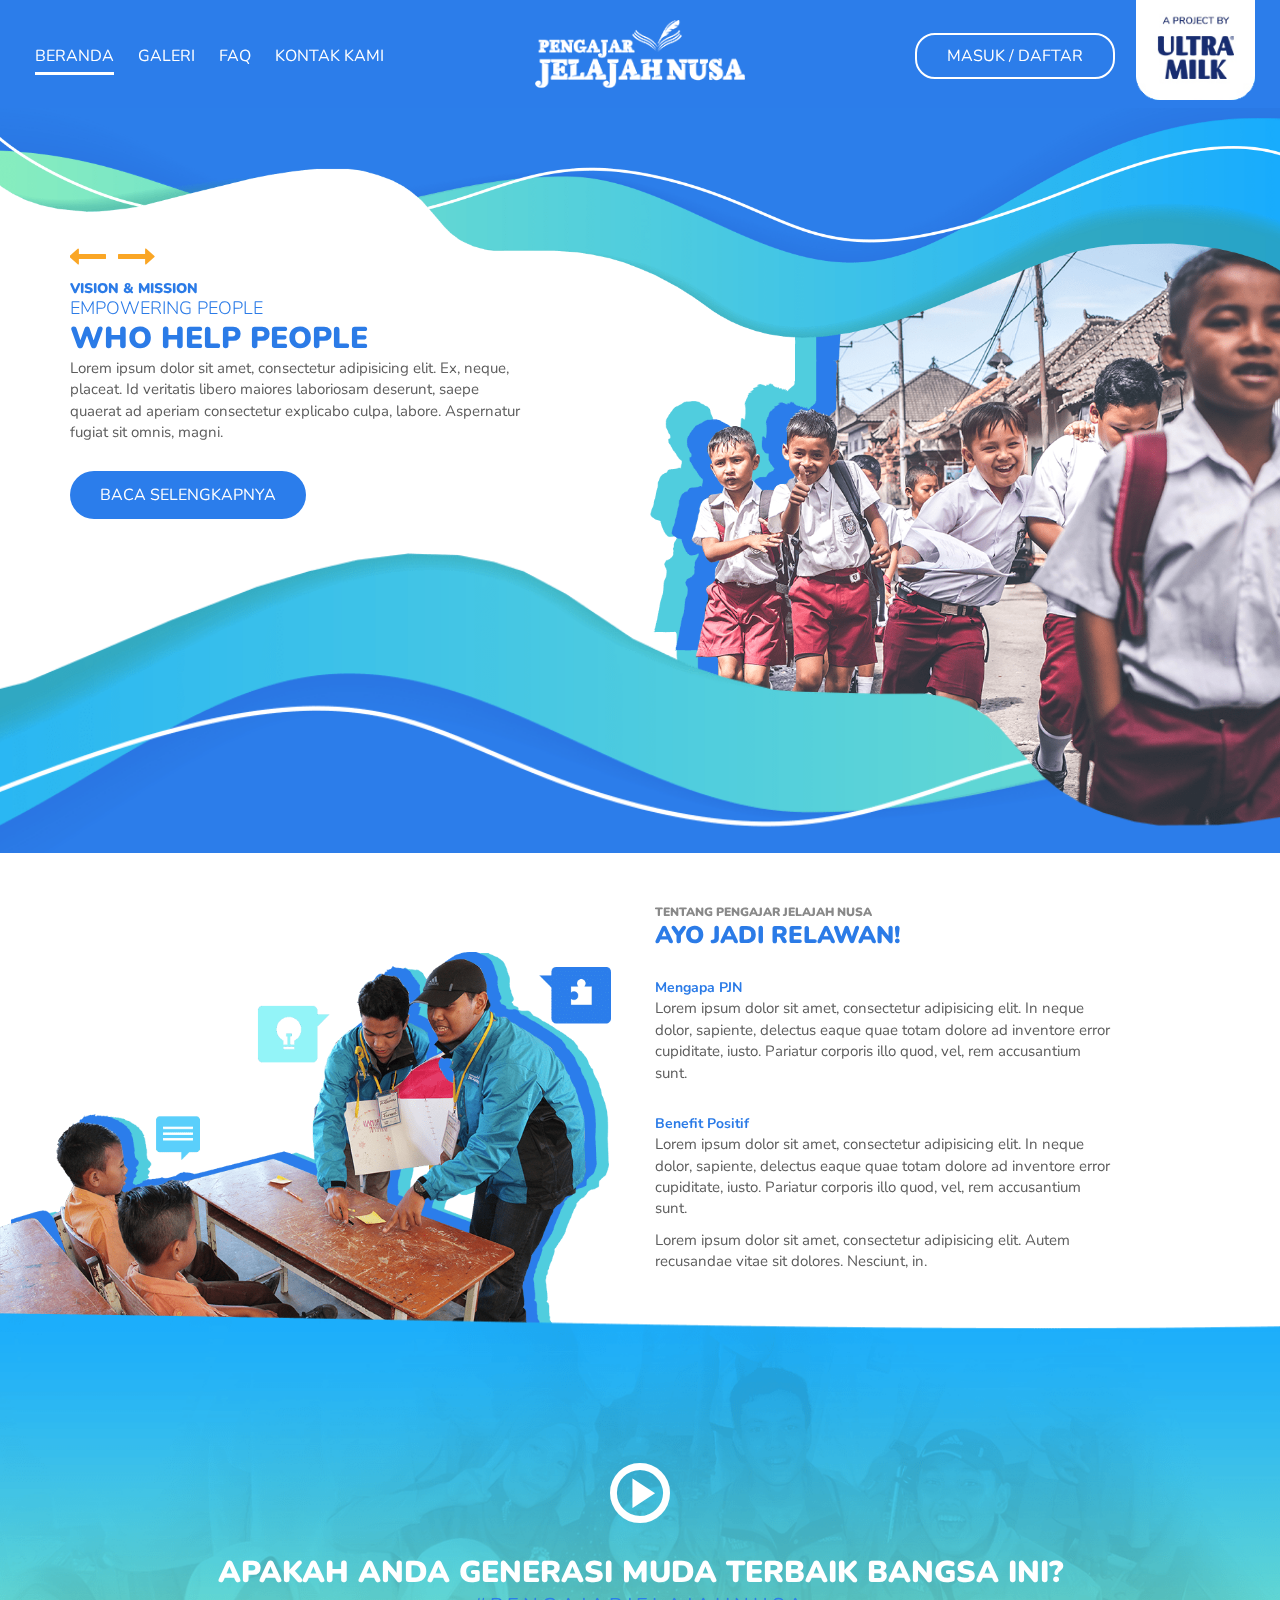
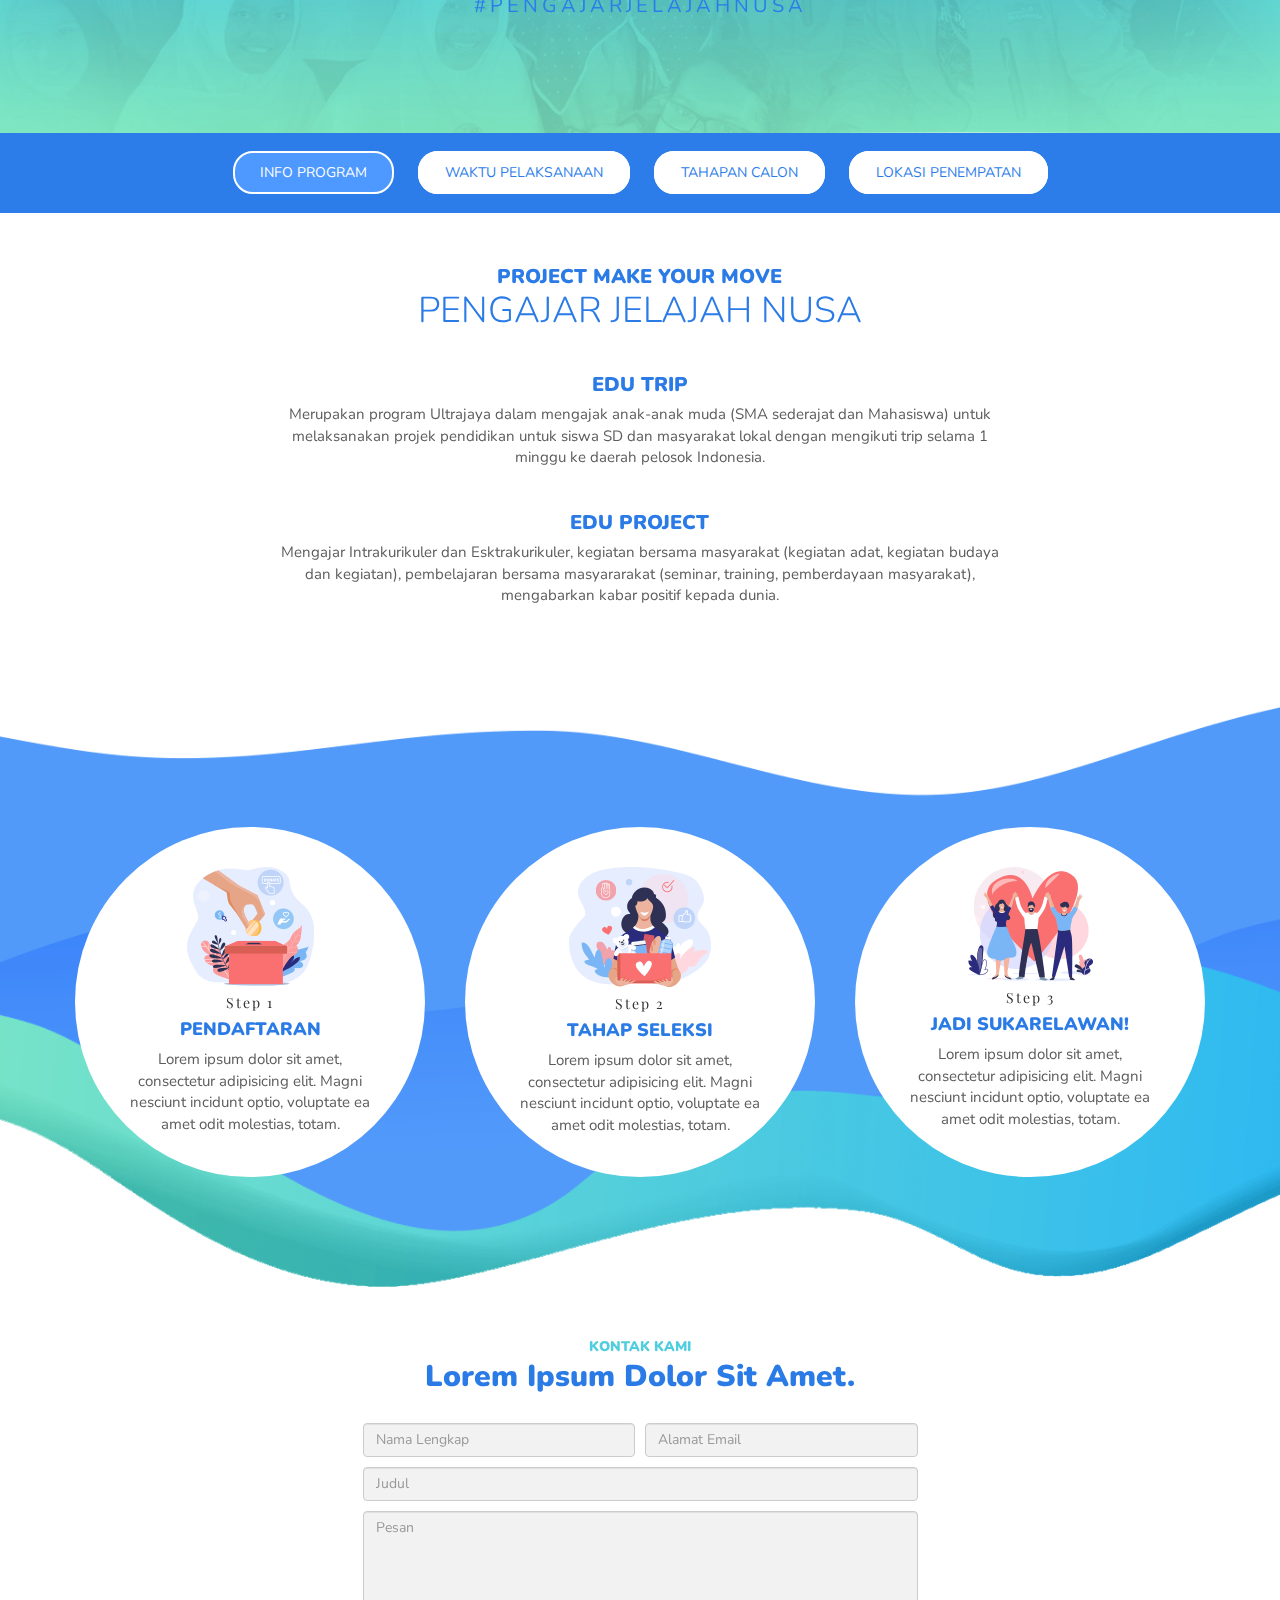
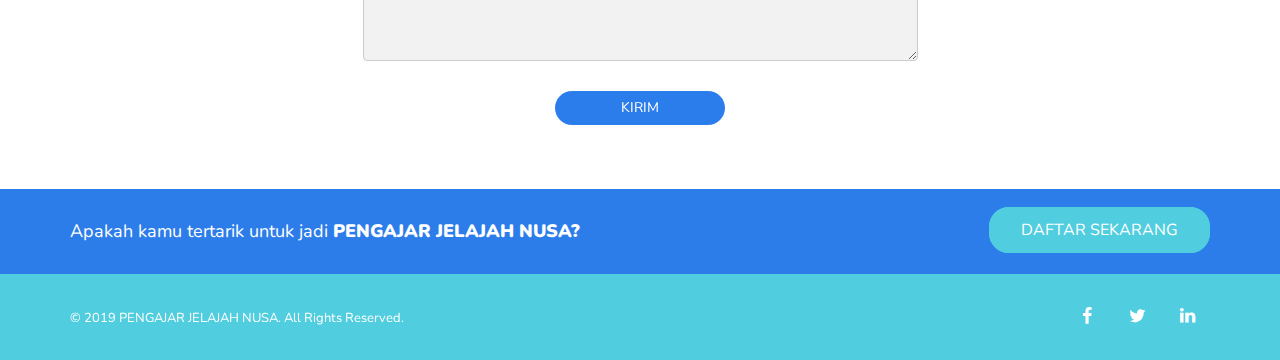
==== commit d868d6c4: "added mobile menu and update homepage template to mobile responsive" ====
--- a/index.html
+++ b/index.html
@@ -8,31 +8,55 @@
     <link href="https://fonts.googleapis.com/css?family=Nunito:300,400,900|Playfair+Display:400i" rel="stylesheet">
   </head>
   <body>
+    <nav class="nav__mobile">
+      <div class="hamburger hamburger--collapse js-hamburger">
+        <div class="hamburger-box">
+          <div class="hamburger-inner"></div>
+        </div>
+      </div>
+    </nav>
+    <div class="nav__mobileMenu">
+      <div class="nav__mobileMenu--container">
+        <div class="nav__mobileMenu--item active">
+          <a href="index.html">Beranda</a>
+        </div>
+        <div class="nav__mobileMenu--item">
+          <a href="gallery.html">Galeri</a>
+        </div>
+        <div class="nav__mobileMenu--item">
+          <a href="faqs.html">FAQ</a>
+        </div>
+        <div class="nav__mobileMenu--item">
+          <a href="index.html#contact">Kontak Kami</a>
+        </div>
+        <a href="" class="btn__secondary">Masuk / Daftar</a>
+      </div>
+    </div>
     <header>
       <div class="row">
         <nav class="nav__left">
           <div class="nav__item active">
-            <a href="">Beranda</a>
+            <a href="index.html">Beranda</a>
           </div>
           <div class="nav__item">
-            <a href="">Galeri</a>
+            <a href="gallery.html">Galeri</a>
           </div>
           <div class="nav__item">
-            <a href="">FAQ</a>
+            <a href="faqs.html">FAQ</a>
           </div>
           <div class="nav__item">
-            <a href="">Kontak Kami</a>
+            <a href="index.html#contact">Kontak Kami</a>
           </div>
         </nav>
         <nav class="nav__center">
           <div class="nav__logo">
-            <a href="">
+            <a href="index.html">
               <img src="assets/images/logo-ultramilk.png" alt="Pengajar Jelajah Nusa">
             </a>
           </div>
         </nav>
         <nav class="nav__right">
-          <a href="" class="btn__main">Masuk / Daftar</a>
+          <a href="form-step-1.html" class="btn__main">Masuk / Daftar</a>
           <img src="assets/images/logo-ultra.png" alt="">
         </nav>
       </div>
@@ -41,7 +65,7 @@
       <div class="graphic"></div>
       <div class="container">
         <div class="row">
-          <div class="col-xs-12 col-sm-5">
+          <div class="col-xs-12 col-sm-7 col-md-5">
             <div class="slider__container">
               <div class="slider__item">
                 <div class="slider__title">
@@ -74,7 +98,7 @@
     <section class="section__about">
       <div class="container">
         <div class="row">
-          <div class="col-xs-12 col-sm-5 col-sm-offset-6">
+          <div class="col-xs-12 col-sm-12 col-md-6 col-lg-5 col-md-offset-6">
             <div class="section__about--title">
               <h6>Tentang Pengajar Jelajah Nusa</h6>
               <h3>Ayo Jadi Relawan!</h3>
@@ -132,12 +156,22 @@
         <li class="section__tab--title">
           <a href="#penempatan">Lokasi Penempatan</a>
         </li>
+        <li class="section__tab--title select-tab">
+          <div class="select-tab-container">
+            <select name="" id="select-tab">
+              <option value="0">Info Program</option>
+              <option value="1">Waktu Pelaksanaan</option>
+              <option value="2">Tahapan Calon</option>
+              <option value="3">Lokasi Penempatan</option>
+            </select>
+          </div>
+        </li>
       </ul>
       <div class="container">
         <div class="tab-content section__tab--body">
           <div id="program" class="tab-pane section__tab--content active">
             <div class="row">
-              <div class="col-xs-12 col-sm-8 col-sm-offset-2">
+              <div class="col-sm-12 col-md-8 col-md-offset-2">
                 <div class="section__tab--info">
                   <div class="content">
                     <h5>Project make your move</h5>
@@ -227,13 +261,7 @@
             </div>
           </div>
           <div id="penempatan" class="tab-pane section__tab--content">
-            <div class="container">
-              <div class="row">
-                <div class="col-xs-12">
-                  <img src="assets/images/map.png" alt="">
-                </div>
-              </div>
-            </div>
+            <img src="assets/images/map.png" alt="">
           </div>
         </div>
       </div>
@@ -276,10 +304,10 @@
       </div>
     </section>
 
-    <section class="section__contact">
-      <div class="container">
-        <div class="row">
-          <div class="col-xs-12 col-sm-6 col-sm-offset-3">
+    <section id="contact" class="section__contact">
+      <div class="container">
+        <div class="row">
+          <div class="col-sm-12 col-md-6 col-md-offset-3">
             <div class="section__contact--title">
               <span>Kontak Kami</span>
               <h3>Lorem ipsum dolor sit amet.</h3>
@@ -321,7 +349,7 @@
             <div class="section__register--text">Apakah kamu tertarik untuk jadi <span class="text__uppercase">Pengajar Jelajah Nusa?</span></div>
           </div>
           <div class="col-xs-12 col-sm-6 section__register--right">
-            <a href="" class="btn__main btn__cyan">Daftar Sekarang</a>
+            <a href="form-step-1.html" class="btn__main btn__cyan">Daftar Sekarang</a>
           </div>
         </div>
       </div>
--- a/assets/css/style.css
+++ b/assets/css/style.css
@@ -1,2 +1,2 @@
-html{font-family:sans-serif;-ms-text-size-adjust:100%;-webkit-text-size-adjust:100%}body{margin:0}article,aside,details,figcaption,figure,footer,header,hgroup,main,menu,nav,section,summary{display:block}audio,canvas,progress,video{display:inline-block;vertical-align:baseline}audio:not([controls]){display:none;height:0}[hidden],template{display:none}a{background-color:transparent}a:active,a:hover{outline:0}abbr[title]{border-bottom:none;text-decoration:underline;-webkit-text-decoration:underline dotted;text-decoration:underline dotted}b,strong{font-weight:bold}dfn{font-style:italic}h1{font-size:2em;margin:0.67em 0}mark{background:#ff0;color:#000}small{font-size:80%}sub,sup{font-size:75%;line-height:0;position:relative;vertical-align:baseline}sup{top:-0.5em}sub{bottom:-0.25em}img{border:0}svg:not(:root){overflow:hidden}figure{margin:1em 40px}hr{box-sizing:content-box;height:0}pre{overflow:auto}code,kbd,pre,samp{font-family:monospace, monospace;font-size:1em}button,input,optgroup,select,textarea{color:inherit;font:inherit;margin:0}button{overflow:visible}button,select{text-transform:none}button,html input[type="button"],input[type="reset"],input[type="submit"]{-webkit-appearance:button;cursor:pointer}button[disabled],html input[disabled]{cursor:default}button::-moz-focus-inner,input::-moz-focus-inner{border:0;padding:0}input{line-height:normal}input[type="checkbox"],input[type="radio"]{box-sizing:border-box;padding:0}input[type="number"]::-webkit-inner-spin-button,input[type="number"]::-webkit-outer-spin-button{height:auto}input[type="search"]{-webkit-appearance:textfield;box-sizing:content-box}input[type="search"]::-webkit-search-cancel-button,input[type="search"]::-webkit-search-decoration{-webkit-appearance:none}fieldset{border:1px solid #c0c0c0;margin:0 2px;padding:0.35em 0.625em 0.75em}legend{border:0;padding:0}textarea{overflow:auto}optgroup{font-weight:bold}table{border-collapse:collapse;border-spacing:0}td,th{padding:0}*{box-sizing:border-box}*:before,*:after{box-sizing:border-box}html{font-size:10px;-webkit-tap-highlight-color:rgba(0,0,0,0)}body{font-family:"Helvetica Neue",Helvetica,Arial,sans-serif;font-size:14px;line-height:1.428571429;color:#333;background-color:#fff}input,button,select,textarea{font-family:inherit;font-size:inherit;line-height:inherit}a{color:#337ab7;text-decoration:none}a:hover,a:focus{color:#23527c;text-decoration:underline}a:focus{outline:5px auto -webkit-focus-ring-color;outline-offset:-2px}figure{margin:0}img{vertical-align:middle}.img-responsive{display:block;max-width:100%;height:auto}.img-rounded{border-radius:6px}.img-thumbnail{padding:4px;line-height:1.428571429;background-color:#fff;border:1px solid #ddd;border-radius:4px;-webkit-transition:all 0.2s ease-in-out;transition:all 0.2s ease-in-out;display:inline-block;max-width:100%;height:auto}.img-circle{border-radius:50%}hr{margin-top:20px;margin-bottom:20px;border:0;border-top:1px solid #eee}.sr-only{position:absolute;width:1px;height:1px;padding:0;margin:-1px;overflow:hidden;clip:rect(0, 0, 0, 0);border:0}.sr-only-focusable:active,.sr-only-focusable:focus{position:static;width:auto;height:auto;margin:0;overflow:visible;clip:auto}[role="button"]{cursor:pointer}h1,h2,h3,h4,h5,h6,.h1,.h2,.h3,.h4,.h5,.h6{font-family:inherit;font-weight:500;line-height:1.1;color:inherit}h1 small,h1 .small,h2 small,h2 .small,h3 small,h3 .small,h4 small,h4 .small,h5 small,h5 .small,h6 small,h6 .small,.h1 small,.h1 .small,.h2 small,.h2 .small,.h3 small,.h3 .small,.h4 small,.h4 .small,.h5 small,.h5 .small,.h6 small,.h6 .small{font-weight:400;line-height:1;color:#777}h1,.h1,h2,.h2,h3,.h3{margin-top:20px;margin-bottom:10px}h1 small,h1 .small,.h1 small,.h1 .small,h2 small,h2 .small,.h2 small,.h2 .small,h3 small,h3 .small,.h3 small,.h3 .small{font-size:65%}h4,.h4,h5,.h5,h6,.h6{margin-top:10px;margin-bottom:10px}h4 small,h4 .small,.h4 small,.h4 .small,h5 small,h5 .small,.h5 small,.h5 .small,h6 small,h6 .small,.h6 small,.h6 .small{font-size:75%}h1,.h1{font-size:36px}h2,.h2{font-size:30px}h3,.h3{font-size:24px}h4,.h4{font-size:18px}h5,.h5{font-size:14px}h6,.h6{font-size:12px}p{margin:0 0 10px}.lead{margin-bottom:20px;font-size:16px;font-weight:300;line-height:1.4}@media (min-width: 768px){.lead{font-size:21px}}small,.small{font-size:85%}mark,.mark{padding:.2em;background-color:#fcf8e3}.text-left{text-align:left}.text-right{text-align:right}.text-center{text-align:center}.text-justify{text-align:justify}.text-nowrap{white-space:nowrap}.text-lowercase{text-transform:lowercase}.text-uppercase,.initialism{text-transform:uppercase}.text-capitalize{text-transform:capitalize}.text-muted{color:#777}.text-primary{color:#337ab7}a.text-primary:hover,a.text-primary:focus{color:#286090}.text-success{color:#3c763d}a.text-success:hover,a.text-success:focus{color:#2b542c}.text-info{color:#31708f}a.text-info:hover,a.text-info:focus{color:#245269}.text-warning{color:#8a6d3b}a.text-warning:hover,a.text-warning:focus{color:#66512c}.text-danger{color:#a94442}a.text-danger:hover,a.text-danger:focus{color:#843534}.bg-primary{color:#fff}.bg-primary{background-color:#337ab7}a.bg-primary:hover,a.bg-primary:focus{background-color:#286090}.bg-success{background-color:#dff0d8}a.bg-success:hover,a.bg-success:focus{background-color:#c1e2b3}.bg-info{background-color:#d9edf7}a.bg-info:hover,a.bg-info:focus{background-color:#afd9ee}.bg-warning{background-color:#fcf8e3}a.bg-warning:hover,a.bg-warning:focus{background-color:#f7ecb5}.bg-danger{background-color:#f2dede}a.bg-danger:hover,a.bg-danger:focus{background-color:#e4b9b9}.page-header{padding-bottom:9px;margin:40px 0 20px;border-bottom:1px solid #eee}ul,ol{margin-top:0;margin-bottom:10px}ul ul,ul ol,ol ul,ol ol{margin-bottom:0}.list-unstyled{padding-left:0;list-style:none}.list-inline{padding-left:0;list-style:none;margin-left:-5px}.list-inline>li{display:inline-block;padding-right:5px;padding-left:5px}dl{margin-top:0;margin-bottom:20px}dt,dd{line-height:1.428571429}dt{font-weight:700}dd{margin-left:0}.dl-horizontal dd:before,.dl-horizontal dd:after{display:table;content:" "}.dl-horizontal dd:after{clear:both}@media (min-width: 768px){.dl-horizontal dt{float:left;width:160px;clear:left;text-align:right;overflow:hidden;text-overflow:ellipsis;white-space:nowrap}.dl-horizontal dd{margin-left:180px}}abbr[title],abbr[data-original-title]{cursor:help}.initialism{font-size:90%}blockquote{padding:10px 20px;margin:0 0 20px;font-size:17.5px;border-left:5px solid #eee}blockquote p:last-child,blockquote ul:last-child,blockquote ol:last-child{margin-bottom:0}blockquote footer,blockquote small,blockquote .small{display:block;font-size:80%;line-height:1.428571429;color:#777}blockquote footer:before,blockquote small:before,blockquote .small:before{content:"\2014 \00A0"}.blockquote-reverse,blockquote.pull-right{padding-right:15px;padding-left:0;text-align:right;border-right:5px solid #eee;border-left:0}.blockquote-reverse footer:before,.blockquote-reverse small:before,.blockquote-reverse .small:before,blockquote.pull-right footer:before,blockquote.pull-right small:before,blockquote.pull-right .small:before{content:""}.blockquote-reverse footer:after,.blockquote-reverse small:after,.blockquote-reverse .small:after,blockquote.pull-right footer:after,blockquote.pull-right small:after,blockquote.pull-right .small:after{content:"\00A0 \2014"}address{margin-bottom:20px;font-style:normal;line-height:1.428571429}.container{padding-right:15px;padding-left:15px;margin-right:auto;margin-left:auto}.container:before,.container:after{display:table;content:" "}.container:after{clear:both}@media (min-width: 768px){.container{width:750px}}@media (min-width: 992px){.container{width:970px}}@media (min-width: 1200px){.container{width:1170px}}.container-fluid{padding-right:15px;padding-left:15px;margin-right:auto;margin-left:auto}.container-fluid:before,.container-fluid:after{display:table;content:" "}.container-fluid:after{clear:both}.row{margin-right:-15px;margin-left:-15px}.row:before,.row:after{display:table;content:" "}.row:after{clear:both}.row-no-gutters{margin-right:0;margin-left:0}.row-no-gutters [class*="col-"]{padding-right:0;padding-left:0}.col-xs-1,.col-sm-1,.col-md-1,.col-lg-1,.col-xs-2,.col-sm-2,.col-md-2,.col-lg-2,.col-xs-3,.col-sm-3,.col-md-3,.col-lg-3,.col-xs-4,.col-sm-4,.col-md-4,.col-lg-4,.col-xs-5,.col-sm-5,.col-md-5,.col-lg-5,.col-xs-6,.col-sm-6,.col-md-6,.col-lg-6,.col-xs-7,.col-sm-7,.col-md-7,.col-lg-7,.col-xs-8,.col-sm-8,.col-md-8,.col-lg-8,.col-xs-9,.col-sm-9,.col-md-9,.col-lg-9,.col-xs-10,.col-sm-10,.col-md-10,.col-lg-10,.col-xs-11,.col-sm-11,.col-md-11,.col-lg-11,.col-xs-12,.col-sm-12,.col-md-12,.col-lg-12{position:relative;min-height:1px;padding-right:15px;padding-left:15px}.col-xs-1,.col-xs-2,.col-xs-3,.col-xs-4,.col-xs-5,.col-xs-6,.col-xs-7,.col-xs-8,.col-xs-9,.col-xs-10,.col-xs-11,.col-xs-12{float:left}.col-xs-1{width:8.3333333333%}.col-xs-2{width:16.6666666667%}.col-xs-3{width:25%}.col-xs-4{width:33.3333333333%}.col-xs-5{width:41.6666666667%}.col-xs-6{width:50%}.col-xs-7{width:58.3333333333%}.col-xs-8{width:66.6666666667%}.col-xs-9{width:75%}.col-xs-10{width:83.3333333333%}.col-xs-11{width:91.6666666667%}.col-xs-12{width:100%}.col-xs-pull-0{right:auto}.col-xs-pull-1{right:8.3333333333%}.col-xs-pull-2{right:16.6666666667%}.col-xs-pull-3{right:25%}.col-xs-pull-4{right:33.3333333333%}.col-xs-pull-5{right:41.6666666667%}.col-xs-pull-6{right:50%}.col-xs-pull-7{right:58.3333333333%}.col-xs-pull-8{right:66.6666666667%}.col-xs-pull-9{right:75%}.col-xs-pull-10{right:83.3333333333%}.col-xs-pull-11{right:91.6666666667%}.col-xs-pull-12{right:100%}.col-xs-push-0{left:auto}.col-xs-push-1{left:8.3333333333%}.col-xs-push-2{left:16.6666666667%}.col-xs-push-3{left:25%}.col-xs-push-4{left:33.3333333333%}.col-xs-push-5{left:41.6666666667%}.col-xs-push-6{left:50%}.col-xs-push-7{left:58.3333333333%}.col-xs-push-8{left:66.6666666667%}.col-xs-push-9{left:75%}.col-xs-push-10{left:83.3333333333%}.col-xs-push-11{left:91.6666666667%}.col-xs-push-12{left:100%}.col-xs-offset-0{margin-left:0%}.col-xs-offset-1{margin-left:8.3333333333%}.col-xs-offset-2{margin-left:16.6666666667%}.col-xs-offset-3{margin-left:25%}.col-xs-offset-4{margin-left:33.3333333333%}.col-xs-offset-5{margin-left:41.6666666667%}.col-xs-offset-6{margin-left:50%}.col-xs-offset-7{margin-left:58.3333333333%}.col-xs-offset-8{margin-left:66.6666666667%}.col-xs-offset-9{margin-left:75%}.col-xs-offset-10{margin-left:83.3333333333%}.col-xs-offset-11{margin-left:91.6666666667%}.col-xs-offset-12{margin-left:100%}@media (min-width: 768px){.col-sm-1,.col-sm-2,.col-sm-3,.col-sm-4,.col-sm-5,.col-sm-6,.col-sm-7,.col-sm-8,.col-sm-9,.col-sm-10,.col-sm-11,.col-sm-12{float:left}.col-sm-1{width:8.3333333333%}.col-sm-2{width:16.6666666667%}.col-sm-3{width:25%}.col-sm-4{width:33.3333333333%}.col-sm-5{width:41.6666666667%}.col-sm-6{width:50%}.col-sm-7{width:58.3333333333%}.col-sm-8{width:66.6666666667%}.col-sm-9{width:75%}.col-sm-10{width:83.3333333333%}.col-sm-11{width:91.6666666667%}.col-sm-12{width:100%}.col-sm-pull-0{right:auto}.col-sm-pull-1{right:8.3333333333%}.col-sm-pull-2{right:16.6666666667%}.col-sm-pull-3{right:25%}.col-sm-pull-4{right:33.3333333333%}.col-sm-pull-5{right:41.6666666667%}.col-sm-pull-6{right:50%}.col-sm-pull-7{right:58.3333333333%}.col-sm-pull-8{right:66.6666666667%}.col-sm-pull-9{right:75%}.col-sm-pull-10{right:83.3333333333%}.col-sm-pull-11{right:91.6666666667%}.col-sm-pull-12{right:100%}.col-sm-push-0{left:auto}.col-sm-push-1{left:8.3333333333%}.col-sm-push-2{left:16.6666666667%}.col-sm-push-3{left:25%}.col-sm-push-4{left:33.3333333333%}.col-sm-push-5{left:41.6666666667%}.col-sm-push-6{left:50%}.col-sm-push-7{left:58.3333333333%}.col-sm-push-8{left:66.6666666667%}.col-sm-push-9{left:75%}.col-sm-push-10{left:83.3333333333%}.col-sm-push-11{left:91.6666666667%}.col-sm-push-12{left:100%}.col-sm-offset-0{margin-left:0%}.col-sm-offset-1{margin-left:8.3333333333%}.col-sm-offset-2{margin-left:16.6666666667%}.col-sm-offset-3{margin-left:25%}.col-sm-offset-4{margin-left:33.3333333333%}.col-sm-offset-5{margin-left:41.6666666667%}.col-sm-offset-6{margin-left:50%}.col-sm-offset-7{margin-left:58.3333333333%}.col-sm-offset-8{margin-left:66.6666666667%}.col-sm-offset-9{margin-left:75%}.col-sm-offset-10{margin-left:83.3333333333%}.col-sm-offset-11{margin-left:91.6666666667%}.col-sm-offset-12{margin-left:100%}}@media (min-width: 992px){.col-md-1,.col-md-2,.col-md-3,.col-md-4,.col-md-5,.col-md-6,.col-md-7,.col-md-8,.col-md-9,.col-md-10,.col-md-11,.col-md-12{float:left}.col-md-1{width:8.3333333333%}.col-md-2{width:16.6666666667%}.col-md-3{width:25%}.col-md-4{width:33.3333333333%}.col-md-5{width:41.6666666667%}.col-md-6{width:50%}.col-md-7{width:58.3333333333%}.col-md-8{width:66.6666666667%}.col-md-9{width:75%}.col-md-10{width:83.3333333333%}.col-md-11{width:91.6666666667%}.col-md-12{width:100%}.col-md-pull-0{right:auto}.col-md-pull-1{right:8.3333333333%}.col-md-pull-2{right:16.6666666667%}.col-md-pull-3{right:25%}.col-md-pull-4{right:33.3333333333%}.col-md-pull-5{right:41.6666666667%}.col-md-pull-6{right:50%}.col-md-pull-7{right:58.3333333333%}.col-md-pull-8{right:66.6666666667%}.col-md-pull-9{right:75%}.col-md-pull-10{right:83.3333333333%}.col-md-pull-11{right:91.6666666667%}.col-md-pull-12{right:100%}.col-md-push-0{left:auto}.col-md-push-1{left:8.3333333333%}.col-md-push-2{left:16.6666666667%}.col-md-push-3{left:25%}.col-md-push-4{left:33.3333333333%}.col-md-push-5{left:41.6666666667%}.col-md-push-6{left:50%}.col-md-push-7{left:58.3333333333%}.col-md-push-8{left:66.6666666667%}.col-md-push-9{left:75%}.col-md-push-10{left:83.3333333333%}.col-md-push-11{left:91.6666666667%}.col-md-push-12{left:100%}.col-md-offset-0{margin-left:0%}.col-md-offset-1{margin-left:8.3333333333%}.col-md-offset-2{margin-left:16.6666666667%}.col-md-offset-3{margin-left:25%}.col-md-offset-4{margin-left:33.3333333333%}.col-md-offset-5{margin-left:41.6666666667%}.col-md-offset-6{margin-left:50%}.col-md-offset-7{margin-left:58.3333333333%}.col-md-offset-8{margin-left:66.6666666667%}.col-md-offset-9{margin-left:75%}.col-md-offset-10{margin-left:83.3333333333%}.col-md-offset-11{margin-left:91.6666666667%}.col-md-offset-12{margin-left:100%}}@media (min-width: 1200px){.col-lg-1,.col-lg-2,.col-lg-3,.col-lg-4,.col-lg-5,.col-lg-6,.col-lg-7,.col-lg-8,.col-lg-9,.col-lg-10,.col-lg-11,.col-lg-12{float:left}.col-lg-1{width:8.3333333333%}.col-lg-2{width:16.6666666667%}.col-lg-3{width:25%}.col-lg-4{width:33.3333333333%}.col-lg-5{width:41.6666666667%}.col-lg-6{width:50%}.col-lg-7{width:58.3333333333%}.col-lg-8{width:66.6666666667%}.col-lg-9{width:75%}.col-lg-10{width:83.3333333333%}.col-lg-11{width:91.6666666667%}.col-lg-12{width:100%}.col-lg-pull-0{right:auto}.col-lg-pull-1{right:8.3333333333%}.col-lg-pull-2{right:16.6666666667%}.col-lg-pull-3{right:25%}.col-lg-pull-4{right:33.3333333333%}.col-lg-pull-5{right:41.6666666667%}.col-lg-pull-6{right:50%}.col-lg-pull-7{right:58.3333333333%}.col-lg-pull-8{right:66.6666666667%}.col-lg-pull-9{right:75%}.col-lg-pull-10{right:83.3333333333%}.col-lg-pull-11{right:91.6666666667%}.col-lg-pull-12{right:100%}.col-lg-push-0{left:auto}.col-lg-push-1{left:8.3333333333%}.col-lg-push-2{left:16.6666666667%}.col-lg-push-3{left:25%}.col-lg-push-4{left:33.3333333333%}.col-lg-push-5{left:41.6666666667%}.col-lg-push-6{left:50%}.col-lg-push-7{left:58.3333333333%}.col-lg-push-8{left:66.6666666667%}.col-lg-push-9{left:75%}.col-lg-push-10{left:83.3333333333%}.col-lg-push-11{left:91.6666666667%}.col-lg-push-12{left:100%}.col-lg-offset-0{margin-left:0%}.col-lg-offset-1{margin-left:8.3333333333%}.col-lg-offset-2{margin-left:16.6666666667%}.col-lg-offset-3{margin-left:25%}.col-lg-offset-4{margin-left:33.3333333333%}.col-lg-offset-5{margin-left:41.6666666667%}.col-lg-offset-6{margin-left:50%}.col-lg-offset-7{margin-left:58.3333333333%}.col-lg-offset-8{margin-left:66.6666666667%}.col-lg-offset-9{margin-left:75%}.col-lg-offset-10{margin-left:83.3333333333%}.col-lg-offset-11{margin-left:91.6666666667%}.col-lg-offset-12{margin-left:100%}}fieldset{min-width:0;padding:0;margin:0;border:0}legend{display:block;width:100%;padding:0;margin-bottom:20px;font-size:21px;line-height:inherit;color:#333;border:0;border-bottom:1px solid #e5e5e5}label{display:inline-block;max-width:100%;margin-bottom:5px;font-weight:700}input[type="search"]{box-sizing:border-box;-webkit-appearance:none;-moz-appearance:none;appearance:none}input[type="radio"],input[type="checkbox"]{margin:4px 0 0;margin-top:1px \9;line-height:normal}input[type="radio"][disabled],input[type="radio"].disabled,fieldset[disabled] input[type="radio"],input[type="checkbox"][disabled],input[type="checkbox"].disabled,fieldset[disabled] input[type="checkbox"]{cursor:not-allowed}input[type="file"]{display:block}input[type="range"]{display:block;width:100%}select[multiple],select[size]{height:auto}input[type="file"]:focus,input[type="radio"]:focus,input[type="checkbox"]:focus{outline:5px auto -webkit-focus-ring-color;outline-offset:-2px}output{display:block;padding-top:7px;font-size:14px;line-height:1.428571429;color:#555}.form-control{display:block;width:100%;height:34px;padding:6px 12px;font-size:14px;line-height:1.428571429;color:#555;background-color:#fff;background-image:none;border:1px solid #ccc;border-radius:4px;box-shadow:inset 0 1px 1px rgba(0,0,0,0.075);-webkit-transition:border-color ease-in-out 0.15s,box-shadow ease-in-out 0.15s;transition:border-color ease-in-out 0.15s,box-shadow ease-in-out 0.15s}.form-control:focus{border-color:#66afe9;outline:0;box-shadow:inset 0 1px 1px rgba(0,0,0,0.075),0 0 8px rgba(102,175,233,0.6)}.form-control::-moz-placeholder{color:#999;opacity:1}.form-control:-ms-input-placeholder{color:#999}.form-control::-webkit-input-placeholder{color:#999}.form-control::-ms-expand{background-color:transparent;border:0}.form-control[disabled],.form-control[readonly],fieldset[disabled] .form-control{background-color:#eee;opacity:1}.form-control[disabled],fieldset[disabled] .form-control{cursor:not-allowed}textarea.form-control{height:auto}@media screen and (-webkit-min-device-pixel-ratio: 0){input[type="date"].form-control,input[type="time"].form-control,input[type="datetime-local"].form-control,input[type="month"].form-control{line-height:34px}input[type="date"].input-sm,.input-group-sm input[type="date"],input[type="time"].input-sm,.input-group-sm input[type="time"],input[type="datetime-local"].input-sm,.input-group-sm input[type="datetime-local"],input[type="month"].input-sm,.input-group-sm input[type="month"]{line-height:30px}input[type="date"].input-lg,.input-group-lg input[type="date"],input[type="time"].input-lg,.input-group-lg input[type="time"],input[type="datetime-local"].input-lg,.input-group-lg input[type="datetime-local"],input[type="month"].input-lg,.input-group-lg input[type="month"]{line-height:46px}}.form-group{margin-bottom:15px}.radio,.checkbox{position:relative;display:block;margin-top:10px;margin-bottom:10px}.radio.disabled label,fieldset[disabled] .radio label,.checkbox.disabled label,fieldset[disabled] .checkbox label{cursor:not-allowed}.radio label,.checkbox label{min-height:20px;padding-left:20px;margin-bottom:0;font-weight:400;cursor:pointer}.radio input[type="radio"],.radio-inline input[type="radio"],.checkbox input[type="checkbox"],.checkbox-inline input[type="checkbox"]{position:absolute;margin-top:4px \9;margin-left:-20px}.radio+.radio,.checkbox+.checkbox{margin-top:-5px}.radio-inline,.checkbox-inline{position:relative;display:inline-block;padding-left:20px;margin-bottom:0;font-weight:400;vertical-align:middle;cursor:pointer}.radio-inline.disabled,fieldset[disabled] .radio-inline,.checkbox-inline.disabled,fieldset[disabled] .checkbox-inline{cursor:not-allowed}.radio-inline+.radio-inline,.checkbox-inline+.checkbox-inline{margin-top:0;margin-left:10px}.form-control-static{min-height:34px;padding-top:7px;padding-bottom:7px;margin-bottom:0}.form-control-static.input-lg,.form-control-static.input-sm{padding-right:0;padding-left:0}.input-sm{height:30px;padding:5px 10px;font-size:12px;line-height:1.5;border-radius:3px}select.input-sm{height:30px;line-height:30px}textarea.input-sm,select[multiple].input-sm{height:auto}.form-group-sm .form-control{height:30px;padding:5px 10px;font-size:12px;line-height:1.5;border-radius:3px}.form-group-sm select.form-control{height:30px;line-height:30px}.form-group-sm textarea.form-control,.form-group-sm select[multiple].form-control{height:auto}.form-group-sm .form-control-static{height:30px;min-height:32px;padding:6px 10px;font-size:12px;line-height:1.5}.input-lg{height:46px;padding:10px 16px;font-size:18px;line-height:1.3333333;border-radius:6px}select.input-lg{height:46px;line-height:46px}textarea.input-lg,select[multiple].input-lg{height:auto}.form-group-lg .form-control{height:46px;padding:10px 16px;font-size:18px;line-height:1.3333333;border-radius:6px}.form-group-lg select.form-control{height:46px;line-height:46px}.form-group-lg textarea.form-control,.form-group-lg select[multiple].form-control{height:auto}.form-group-lg .form-control-static{height:46px;min-height:38px;padding:11px 16px;font-size:18px;line-height:1.3333333}.has-feedback{position:relative}.has-feedback .form-control{padding-right:42.5px}.form-control-feedback{position:absolute;top:0;right:0;z-index:2;display:block;width:34px;height:34px;line-height:34px;text-align:center;pointer-events:none}.input-lg+.form-control-feedback,.input-group-lg+.form-control-feedback,.form-group-lg .form-control+.form-control-feedback{width:46px;height:46px;line-height:46px}.input-sm+.form-control-feedback,.input-group-sm+.form-control-feedback,.form-group-sm .form-control+.form-control-feedback{width:30px;height:30px;line-height:30px}.has-success .help-block,.has-success .control-label,.has-success .radio,.has-success .checkbox,.has-success .radio-inline,.has-success .checkbox-inline,.has-success.radio label,.has-success.checkbox label,.has-success.radio-inline label,.has-success.checkbox-inline label{color:#3c763d}.has-success .form-control{border-color:#3c763d;box-shadow:inset 0 1px 1px rgba(0,0,0,0.075)}.has-success .form-control:focus{border-color:#2b542c;box-shadow:inset 0 1px 1px rgba(0,0,0,0.075),0 0 6px #67b168}.has-success .input-group-addon{color:#3c763d;background-color:#dff0d8;border-color:#3c763d}.has-success .form-control-feedback{color:#3c763d}.has-warning .help-block,.has-warning .control-label,.has-warning .radio,.has-warning .checkbox,.has-warning .radio-inline,.has-warning .checkbox-inline,.has-warning.radio label,.has-warning.checkbox label,.has-warning.radio-inline label,.has-warning.checkbox-inline label{color:#8a6d3b}.has-warning .form-control{border-color:#8a6d3b;box-shadow:inset 0 1px 1px rgba(0,0,0,0.075)}.has-warning .form-control:focus{border-color:#66512c;box-shadow:inset 0 1px 1px rgba(0,0,0,0.075),0 0 6px #c0a16b}.has-warning .input-group-addon{color:#8a6d3b;background-color:#fcf8e3;border-color:#8a6d3b}.has-warning .form-control-feedback{color:#8a6d3b}.has-error .help-block,.has-error .control-label,.has-error .radio,.has-error .checkbox,.has-error .radio-inline,.has-error .checkbox-inline,.has-error.radio label,.has-error.checkbox label,.has-error.radio-inline label,.has-error.checkbox-inline label{color:#a94442}.has-error .form-control{border-color:#a94442;box-shadow:inset 0 1px 1px rgba(0,0,0,0.075)}.has-error .form-control:focus{border-color:#843534;box-shadow:inset 0 1px 1px rgba(0,0,0,0.075),0 0 6px #ce8483}.has-error .input-group-addon{color:#a94442;background-color:#f2dede;border-color:#a94442}.has-error .form-control-feedback{color:#a94442}.has-feedback label ~ .form-control-feedback{top:25px}.has-feedback label.sr-only ~ .form-control-feedback{top:0}.help-block{display:block;margin-top:5px;margin-bottom:10px;color:#737373}@media (min-width: 768px){.form-inline .form-group{display:inline-block;margin-bottom:0;vertical-align:middle}.form-inline .form-control{display:inline-block;width:auto;vertical-align:middle}.form-inline .form-control-static{display:inline-block}.form-inline .input-group{display:inline-table;vertical-align:middle}.form-inline .input-group .input-group-addon,.form-inline .input-group .input-group-btn,.form-inline .input-group .form-control{width:auto}.form-inline .input-group>.form-control{width:100%}.form-inline .control-label{margin-bottom:0;vertical-align:middle}.form-inline .radio,.form-inline .checkbox{display:inline-block;margin-top:0;margin-bottom:0;vertical-align:middle}.form-inline .radio label,.form-inline .checkbox label{padding-left:0}.form-inline .radio input[type="radio"],.form-inline .checkbox input[type="checkbox"]{position:relative;margin-left:0}.form-inline .has-feedback .form-control-feedback{top:0}}.form-horizontal .radio,.form-horizontal .checkbox,.form-horizontal .radio-inline,.form-horizontal .checkbox-inline{padding-top:7px;margin-top:0;margin-bottom:0}.form-horizontal .radio,.form-horizontal .checkbox{min-height:27px}.form-horizontal .form-group{margin-right:-15px;margin-left:-15px}.form-horizontal .form-group:before,.form-horizontal .form-group:after{display:table;content:" "}.form-horizontal .form-group:after{clear:both}@media (min-width: 768px){.form-horizontal .control-label{padding-top:7px;margin-bottom:0;text-align:right}}.form-horizontal .has-feedback .form-control-feedback{right:15px}@media (min-width: 768px){.form-horizontal .form-group-lg .control-label{padding-top:11px;font-size:18px}}@media (min-width: 768px){.form-horizontal .form-group-sm .control-label{padding-top:6px;font-size:12px}}.btn{display:inline-block;margin-bottom:0;font-weight:normal;text-align:center;white-space:nowrap;vertical-align:middle;touch-action:manipulation;cursor:pointer;background-image:none;border:1px solid transparent;padding:6px 12px;font-size:14px;line-height:1.428571429;border-radius:4px;-webkit-user-select:none;-moz-user-select:none;-ms-user-select:none;user-select:none}.btn:focus,.btn.focus,.btn:active:focus,.btn:active.focus,.btn.active:focus,.btn.active.focus{outline:5px auto -webkit-focus-ring-color;outline-offset:-2px}.btn:hover,.btn:focus,.btn.focus{color:#333;text-decoration:none}.btn:active,.btn.active{background-image:none;outline:0;box-shadow:inset 0 3px 5px rgba(0,0,0,0.125)}.btn.disabled,.btn[disabled],fieldset[disabled] .btn{cursor:not-allowed;filter:alpha(opacity=65);opacity:.65;box-shadow:none}a.btn.disabled,fieldset[disabled] a.btn{pointer-events:none}.btn-default{color:#333;background-color:#fff;border-color:#ccc}.btn-default:focus,.btn-default.focus{color:#333;background-color:#e6e5e5;border-color:#8c8c8c}.btn-default:hover{color:#333;background-color:#e6e5e5;border-color:#adadad}.btn-default:active,.btn-default.active,.open>.btn-default.dropdown-toggle{color:#333;background-color:#e6e5e5;background-image:none;border-color:#adadad}.btn-default:active:hover,.btn-default:active:focus,.btn-default:active.focus,.btn-default.active:hover,.btn-default.active:focus,.btn-default.active.focus,.open>.btn-default.dropdown-toggle:hover,.open>.btn-default.dropdown-toggle:focus,.open>.btn-default.dropdown-toggle.focus{color:#333;background-color:#d4d4d4;border-color:#8c8c8c}.btn-default.disabled:hover,.btn-default.disabled:focus,.btn-default.disabled.focus,.btn-default[disabled]:hover,.btn-default[disabled]:focus,.btn-default[disabled].focus,fieldset[disabled] .btn-default:hover,fieldset[disabled] .btn-default:focus,fieldset[disabled] .btn-default.focus{background-color:#fff;border-color:#ccc}.btn-default .badge{color:#fff;background-color:#333}.btn-primary{color:#fff;background-color:#337ab7;border-color:#2e6da4}.btn-primary:focus,.btn-primary.focus{color:#fff;background-color:#286090;border-color:#122b40}.btn-primary:hover{color:#fff;background-color:#286090;border-color:#204d74}.btn-primary:active,.btn-primary.active,.open>.btn-primary.dropdown-toggle{color:#fff;background-color:#286090;background-image:none;border-color:#204d74}.btn-primary:active:hover,.btn-primary:active:focus,.btn-primary:active.focus,.btn-primary.active:hover,.btn-primary.active:focus,.btn-primary.active.focus,.open>.btn-primary.dropdown-toggle:hover,.open>.btn-primary.dropdown-toggle:focus,.open>.btn-primary.dropdown-toggle.focus{color:#fff;background-color:#204d74;border-color:#122b40}.btn-primary.disabled:hover,.btn-primary.disabled:focus,.btn-primary.disabled.focus,.btn-primary[disabled]:hover,.btn-primary[disabled]:focus,.btn-primary[disabled].focus,fieldset[disabled] .btn-primary:hover,fieldset[disabled] .btn-primary:focus,fieldset[disabled] .btn-primary.focus{background-color:#337ab7;border-color:#2e6da4}.btn-primary .badge{color:#337ab7;background-color:#fff}.btn-success{color:#fff;background-color:#5cb85c;border-color:#4cae4c}.btn-success:focus,.btn-success.focus{color:#fff;background-color:#449d44;border-color:#255625}.btn-success:hover{color:#fff;background-color:#449d44;border-color:#398439}.btn-success:active,.btn-success.active,.open>.btn-success.dropdown-toggle{color:#fff;background-color:#449d44;background-image:none;border-color:#398439}.btn-success:active:hover,.btn-success:active:focus,.btn-success:active.focus,.btn-success.active:hover,.btn-success.active:focus,.btn-success.active.focus,.open>.btn-success.dropdown-toggle:hover,.open>.btn-success.dropdown-toggle:focus,.open>.btn-success.dropdown-toggle.focus{color:#fff;background-color:#398439;border-color:#255625}.btn-success.disabled:hover,.btn-success.disabled:focus,.btn-success.disabled.focus,.btn-success[disabled]:hover,.btn-success[disabled]:focus,.btn-success[disabled].focus,fieldset[disabled] .btn-success:hover,fieldset[disabled] .btn-success:focus,fieldset[disabled] .btn-success.focus{background-color:#5cb85c;border-color:#4cae4c}.btn-success .badge{color:#5cb85c;background-color:#fff}.btn-info{color:#fff;background-color:#5bc0de;border-color:#46b8da}.btn-info:focus,.btn-info.focus{color:#fff;background-color:#31b0d5;border-color:#1b6d85}.btn-info:hover{color:#fff;background-color:#31b0d5;border-color:#269abc}.btn-info:active,.btn-info.active,.open>.btn-info.dropdown-toggle{color:#fff;background-color:#31b0d5;background-image:none;border-color:#269abc}.btn-info:active:hover,.btn-info:active:focus,.btn-info:active.focus,.btn-info.active:hover,.btn-info.active:focus,.btn-info.active.focus,.open>.btn-info.dropdown-toggle:hover,.open>.btn-info.dropdown-toggle:focus,.open>.btn-info.dropdown-toggle.focus{color:#fff;background-color:#269abc;border-color:#1b6d85}.btn-info.disabled:hover,.btn-info.disabled:focus,.btn-info.disabled.focus,.btn-info[disabled]:hover,.btn-info[disabled]:focus,.btn-info[disabled].focus,fieldset[disabled] .btn-info:hover,fieldset[disabled] .btn-info:focus,fieldset[disabled] .btn-info.focus{background-color:#5bc0de;border-color:#46b8da}.btn-info .badge{color:#5bc0de;background-color:#fff}.btn-warning{color:#fff;background-color:#f0ad4e;border-color:#eea236}.btn-warning:focus,.btn-warning.focus{color:#fff;background-color:#ec971f;border-color:#985f0d}.btn-warning:hover{color:#fff;background-color:#ec971f;border-color:#d58512}.btn-warning:active,.btn-warning.active,.open>.btn-warning.dropdown-toggle{color:#fff;background-color:#ec971f;background-image:none;border-color:#d58512}.btn-warning:active:hover,.btn-warning:active:focus,.btn-warning:active.focus,.btn-warning.active:hover,.btn-warning.active:focus,.btn-warning.active.focus,.open>.btn-warning.dropdown-toggle:hover,.open>.btn-warning.dropdown-toggle:focus,.open>.btn-warning.dropdown-toggle.focus{color:#fff;background-color:#d58512;border-color:#985f0d}.btn-warning.disabled:hover,.btn-warning.disabled:focus,.btn-warning.disabled.focus,.btn-warning[disabled]:hover,.btn-warning[disabled]:focus,.btn-warning[disabled].focus,fieldset[disabled] .btn-warning:hover,fieldset[disabled] .btn-warning:focus,fieldset[disabled] .btn-warning.focus{background-color:#f0ad4e;border-color:#eea236}.btn-warning .badge{color:#f0ad4e;background-color:#fff}.btn-danger{color:#fff;background-color:#d9534f;border-color:#d43f3a}.btn-danger:focus,.btn-danger.focus{color:#fff;background-color:#c9302c;border-color:#761c19}.btn-danger:hover{color:#fff;background-color:#c9302c;border-color:#ac2925}.btn-danger:active,.btn-danger.active,.open>.btn-danger.dropdown-toggle{color:#fff;background-color:#c9302c;background-image:none;border-color:#ac2925}.btn-danger:active:hover,.btn-danger:active:focus,.btn-danger:active.focus,.btn-danger.active:hover,.btn-danger.active:focus,.btn-danger.active.focus,.open>.btn-danger.dropdown-toggle:hover,.open>.btn-danger.dropdown-toggle:focus,.open>.btn-danger.dropdown-toggle.focus{color:#fff;background-color:#ac2925;border-color:#761c19}.btn-danger.disabled:hover,.btn-danger.disabled:focus,.btn-danger.disabled.focus,.btn-danger[disabled]:hover,.btn-danger[disabled]:focus,.btn-danger[disabled].focus,fieldset[disabled] .btn-danger:hover,fieldset[disabled] .btn-danger:focus,fieldset[disabled] .btn-danger.focus{background-color:#d9534f;border-color:#d43f3a}.btn-danger .badge{color:#d9534f;background-color:#fff}.btn-link{font-weight:400;color:#337ab7;border-radius:0}.btn-link,.btn-link:active,.btn-link.active,.btn-link[disabled],fieldset[disabled] .btn-link{background-color:transparent;box-shadow:none}.btn-link,.btn-link:hover,.btn-link:focus,.btn-link:active{border-color:transparent}.btn-link:hover,.btn-link:focus{color:#23527c;text-decoration:underline;background-color:transparent}.btn-link[disabled]:hover,.btn-link[disabled]:focus,fieldset[disabled] .btn-link:hover,fieldset[disabled] .btn-link:focus{color:#777;text-decoration:none}.btn-lg{padding:10px 16px;font-size:18px;line-height:1.3333333;border-radius:6px}.btn-sm{padding:5px 10px;font-size:12px;line-height:1.5;border-radius:3px}.btn-xs{padding:1px 5px;font-size:12px;line-height:1.5;border-radius:3px}.btn-block{display:block;width:100%}.btn-block+.btn-block{margin-top:5px}input[type="submit"].btn-block,input[type="reset"].btn-block,input[type="button"].btn-block{width:100%}.fade{opacity:0;-webkit-transition:opacity 0.15s linear;transition:opacity 0.15s linear}.fade.in{opacity:1}.collapse{display:none}.collapse.in{display:block}tr.collapse.in{display:table-row}tbody.collapse.in{display:table-row-group}.collapsing{position:relative;height:0;overflow:hidden;-webkit-transition-property:height,visibility;transition-property:height,visibility;-webkit-transition-duration:0.35s;transition-duration:0.35s;-webkit-transition-timing-function:ease;transition-timing-function:ease}.nav{padding-left:0;margin-bottom:0;list-style:none}.nav:before,.nav:after{display:table;content:" "}.nav:after{clear:both}.nav>li{position:relative;display:block}.nav>li>a{position:relative;display:block;padding:10px 15px}.nav>li>a:hover,.nav>li>a:focus{text-decoration:none;background-color:#eee}.nav>li.disabled>a{color:#777}.nav>li.disabled>a:hover,.nav>li.disabled>a:focus{color:#777;text-decoration:none;cursor:not-allowed;background-color:transparent}.nav .open>a,.nav .open>a:hover,.nav .open>a:focus{background-color:#eee;border-color:#337ab7}.nav .nav-divider{height:1px;margin:9px 0;overflow:hidden;background-color:#e5e5e5}.nav>li>a>img{max-width:none}.nav-tabs{border-bottom:1px solid #ddd}.nav-tabs>li{float:left;margin-bottom:-1px}.nav-tabs>li>a{margin-right:2px;line-height:1.428571429;border:1px solid transparent;border-radius:4px 4px 0 0}.nav-tabs>li>a:hover{border-color:#eee #eee #ddd}.nav-tabs>li.active>a,.nav-tabs>li.active>a:hover,.nav-tabs>li.active>a:focus{color:#555;cursor:default;background-color:#fff;border:1px solid #ddd;border-bottom-color:transparent}.nav-pills>li{float:left}.nav-pills>li>a{border-radius:4px}.nav-pills>li+li{margin-left:2px}.nav-pills>li.active>a,.nav-pills>li.active>a:hover,.nav-pills>li.active>a:focus{color:#fff;background-color:#337ab7}.nav-stacked>li{float:none}.nav-stacked>li+li{margin-top:2px;margin-left:0}.nav-justified,.nav-tabs.nav-justified{width:100%}.nav-justified>li,.nav-tabs.nav-justified>li{float:none}.nav-justified>li>a,.nav-tabs.nav-justified>li>a{margin-bottom:5px;text-align:center}.nav-justified>.dropdown .dropdown-menu{top:auto;left:auto}@media (min-width: 768px){.nav-justified>li,.nav-tabs.nav-justified>li{display:table-cell;width:1%}.nav-justified>li>a,.nav-tabs.nav-justified>li>a{margin-bottom:0}}.nav-tabs-justified,.nav-tabs.nav-justified{border-bottom:0}.nav-tabs-justified>li>a,.nav-tabs.nav-justified>li>a{margin-right:0;border-radius:4px}.nav-tabs-justified>.active>a,.nav-tabs.nav-justified>.active>a,.nav-tabs-justified>.active>a:hover,.nav-tabs.nav-justified>.active>a:hover,.nav-tabs-justified>.active>a:focus,.nav-tabs.nav-justified>.active>a:focus{border:1px solid #ddd}@media (min-width: 768px){.nav-tabs-justified>li>a,.nav-tabs.nav-justified>li>a{border-bottom:1px solid #ddd;border-radius:4px 4px 0 0}.nav-tabs-justified>.active>a,.nav-tabs.nav-justified>.active>a,.nav-tabs-justified>.active>a:hover,.nav-tabs.nav-justified>.active>a:hover,.nav-tabs-justified>.active>a:focus,.nav-tabs.nav-justified>.active>a:focus{border-bottom-color:#fff}}.tab-content>.tab-pane{display:none}.tab-content>.active{display:block}.nav-tabs .dropdown-menu{margin-top:-1px;border-top-left-radius:0;border-top-right-radius:0}.modal-open{overflow:hidden}.modal{position:fixed;top:0;right:0;bottom:0;left:0;z-index:1050;display:none;overflow:hidden;-webkit-overflow-scrolling:touch;outline:0}.modal.fade .modal-dialog{-webkit-transform:translate(0, -25%);transform:translate(0, -25%);-webkit-transition:-webkit-transform 0.3s ease-out;transition:-webkit-transform 0.3s ease-out;transition:transform 0.3s ease-out;transition:transform 0.3s ease-out, -webkit-transform 0.3s ease-out}.modal.in .modal-dialog{-webkit-transform:translate(0, 0);transform:translate(0, 0)}.modal-open .modal{overflow-x:hidden;overflow-y:auto}.modal-dialog{position:relative;width:auto;margin:10px}.modal-content{position:relative;background-color:#fff;background-clip:padding-box;border:1px solid #999;border:1px solid rgba(0,0,0,0.2);border-radius:6px;box-shadow:0 3px 9px rgba(0,0,0,0.5);outline:0}.modal-backdrop{position:fixed;top:0;right:0;bottom:0;left:0;z-index:1040;background-color:#000}.modal-backdrop.fade{filter:alpha(opacity=0);opacity:0}.modal-backdrop.in{filter:alpha(opacity=50);opacity:.5}.modal-header{padding:15px;border-bottom:1px solid #e5e5e5}.modal-header:before,.modal-header:after{display:table;content:" "}.modal-header:after{clear:both}.modal-header .close{margin-top:-2px}.modal-title{margin:0;line-height:1.428571429}.modal-body{position:relative;padding:15px}.modal-footer{padding:15px;text-align:right;border-top:1px solid #e5e5e5}.modal-footer:before,.modal-footer:after{display:table;content:" "}.modal-footer:after{clear:both}.modal-footer .btn+.btn{margin-bottom:0;margin-left:5px}.modal-footer .btn-group .btn+.btn{margin-left:-1px}.modal-footer .btn-block+.btn-block{margin-left:0}.modal-scrollbar-measure{position:absolute;top:-9999px;width:50px;height:50px;overflow:scroll}@media (min-width: 768px){.modal-dialog{width:600px;margin:30px auto}.modal-content{box-shadow:0 5px 15px rgba(0,0,0,0.5)}.modal-sm{width:300px}}@media (min-width: 992px){.modal-lg{width:900px}}.tooltip{position:absolute;z-index:1070;display:block;font-family:"Helvetica Neue",Helvetica,Arial,sans-serif;font-style:normal;font-weight:400;line-height:1.428571429;line-break:auto;text-align:left;text-align:start;text-decoration:none;text-shadow:none;text-transform:none;letter-spacing:normal;word-break:normal;word-spacing:normal;word-wrap:normal;white-space:normal;font-size:12px;filter:alpha(opacity=0);opacity:0}.tooltip.in{filter:alpha(opacity=90);opacity:.9}.tooltip.top{padding:5px 0;margin-top:-3px}.tooltip.right{padding:0 5px;margin-left:3px}.tooltip.bottom{padding:5px 0;margin-top:3px}.tooltip.left{padding:0 5px;margin-left:-3px}.tooltip.top .tooltip-arrow{bottom:0;left:50%;margin-left:-5px;border-width:5px 5px 0;border-top-color:#000}.tooltip.top-left .tooltip-arrow{right:5px;bottom:0;margin-bottom:-5px;border-width:5px 5px 0;border-top-color:#000}.tooltip.top-right .tooltip-arrow{bottom:0;left:5px;margin-bottom:-5px;border-width:5px 5px 0;border-top-color:#000}.tooltip.right .tooltip-arrow{top:50%;left:0;margin-top:-5px;border-width:5px 5px 5px 0;border-right-color:#000}.tooltip.left .tooltip-arrow{top:50%;right:0;margin-top:-5px;border-width:5px 0 5px 5px;border-left-color:#000}.tooltip.bottom .tooltip-arrow{top:0;left:50%;margin-left:-5px;border-width:0 5px 5px;border-bottom-color:#000}.tooltip.bottom-left .tooltip-arrow{top:0;right:5px;margin-top:-5px;border-width:0 5px 5px;border-bottom-color:#000}.tooltip.bottom-right .tooltip-arrow{top:0;left:5px;margin-top:-5px;border-width:0 5px 5px;border-bottom-color:#000}.tooltip-inner{max-width:200px;padding:3px 8px;color:#fff;text-align:center;background-color:#000;border-radius:4px}.tooltip-arrow{position:absolute;width:0;height:0;border-color:transparent;border-style:solid}.popover{position:absolute;top:0;left:0;z-index:1060;display:none;max-width:276px;padding:1px;font-family:"Helvetica Neue",Helvetica,Arial,sans-serif;font-style:normal;font-weight:400;line-height:1.428571429;line-break:auto;text-align:left;text-align:start;text-decoration:none;text-shadow:none;text-transform:none;letter-spacing:normal;word-break:normal;word-spacing:normal;word-wrap:normal;white-space:normal;font-size:14px;background-color:#fff;background-clip:padding-box;border:1px solid #ccc;border:1px solid rgba(0,0,0,0.2);border-radius:6px;box-shadow:0 5px 10px rgba(0,0,0,0.2)}.popover.top{margin-top:-10px}.popover.right{margin-left:10px}.popover.bottom{margin-top:10px}.popover.left{margin-left:-10px}.popover>.arrow{border-width:11px}.popover>.arrow,.popover>.arrow:after{position:absolute;display:block;width:0;height:0;border-color:transparent;border-style:solid}.popover>.arrow:after{content:"";border-width:10px}.popover.top>.arrow{bottom:-11px;left:50%;margin-left:-11px;border-top-color:#999;border-top-color:rgba(0,0,0,0.25);border-bottom-width:0}.popover.top>.arrow:after{bottom:1px;margin-left:-10px;content:" ";border-top-color:#fff;border-bottom-width:0}.popover.right>.arrow{top:50%;left:-11px;margin-top:-11px;border-right-color:#999;border-right-color:rgba(0,0,0,0.25);border-left-width:0}.popover.right>.arrow:after{bottom:-10px;left:1px;content:" ";border-right-color:#fff;border-left-width:0}.popover.bottom>.arrow{top:-11px;left:50%;margin-left:-11px;border-top-width:0;border-bottom-color:#999;border-bottom-color:rgba(0,0,0,0.25)}.popover.bottom>.arrow:after{top:1px;margin-left:-10px;content:" ";border-top-width:0;border-bottom-color:#fff}.popover.left>.arrow{top:50%;right:-11px;margin-top:-11px;border-right-width:0;border-left-color:#999;border-left-color:rgba(0,0,0,0.25)}.popover.left>.arrow:after{right:1px;bottom:-10px;content:" ";border-right-width:0;border-left-color:#fff}.popover-title{padding:8px 14px;margin:0;font-size:14px;background-color:#f7f7f7;border-bottom:1px solid #ebebeb;border-radius:5px 5px 0 0}.popover-content{padding:9px 14px}.clearfix:before,.clearfix:after{display:table;content:" "}.clearfix:after{clear:both}.center-block{display:block;margin-right:auto;margin-left:auto}.pull-right{float:right !important}.pull-left{float:left !important}.hide{display:none !important}.show{display:block !important}.invisible{visibility:hidden}.text-hide{font:0/0 a;color:transparent;text-shadow:none;background-color:transparent;border:0}.hidden{display:none !important}.affix{position:fixed}@-ms-viewport{width:device-width}.visible-xs{display:none !important}.visible-sm{display:none !important}.visible-md{display:none !important}.visible-lg{display:none !important}.visible-xs-block,.visible-xs-inline,.visible-xs-inline-block,.visible-sm-block,.visible-sm-inline,.visible-sm-inline-block,.visible-md-block,.visible-md-inline,.visible-md-inline-block,.visible-lg-block,.visible-lg-inline,.visible-lg-inline-block{display:none !important}@media (max-width: 767px){.visible-xs{display:block !important}table.visible-xs{display:table !important}tr.visible-xs{display:table-row !important}th.visible-xs,td.visible-xs{display:table-cell !important}}@media (max-width: 767px){.visible-xs-block{display:block !important}}@media (max-width: 767px){.visible-xs-inline{display:inline !important}}@media (max-width: 767px){.visible-xs-inline-block{display:inline-block !important}}@media (min-width: 768px) and (max-width: 991px){.visible-sm{display:block !important}table.visible-sm{display:table !important}tr.visible-sm{display:table-row !important}th.visible-sm,td.visible-sm{display:table-cell !important}}@media (min-width: 768px) and (max-width: 991px){.visible-sm-block{display:block !important}}@media (min-width: 768px) and (max-width: 991px){.visible-sm-inline{display:inline !important}}@media (min-width: 768px) and (max-width: 991px){.visible-sm-inline-block{display:inline-block !important}}@media (min-width: 992px) and (max-width: 1199px){.visible-md{display:block !important}table.visible-md{display:table !important}tr.visible-md{display:table-row !important}th.visible-md,td.visible-md{display:table-cell !important}}@media (min-width: 992px) and (max-width: 1199px){.visible-md-block{display:block !important}}@media (min-width: 992px) and (max-width: 1199px){.visible-md-inline{display:inline !important}}@media (min-width: 992px) and (max-width: 1199px){.visible-md-inline-block{display:inline-block !important}}@media (min-width: 1200px){.visible-lg{display:block !important}table.visible-lg{display:table !important}tr.visible-lg{display:table-row !important}th.visible-lg,td.visible-lg{display:table-cell !important}}@media (min-width: 1200px){.visible-lg-block{display:block !important}}@media (min-width: 1200px){.visible-lg-inline{display:inline !important}}@media (min-width: 1200px){.visible-lg-inline-block{display:inline-block !important}}@media (max-width: 767px){.hidden-xs{display:none !important}}@media (min-width: 768px) and (max-width: 991px){.hidden-sm{display:none !important}}@media (min-width: 992px) and (max-width: 1199px){.hidden-md{display:none !important}}@media (min-width: 1200px){.hidden-lg{display:none !important}}.visible-print{display:none !important}@media print{.visible-print{display:block !important}table.visible-print{display:table !important}tr.visible-print{display:table-row !important}th.visible-print,td.visible-print{display:table-cell !important}}.visible-print-block{display:none !important}@media print{.visible-print-block{display:block !important}}.visible-print-inline{display:none !important}@media print{.visible-print-inline{display:inline !important}}.visible-print-inline-block{display:none !important}@media print{.visible-print-inline-block{display:inline-block !important}}@media print{.hidden-print{display:none !important}}.slick-slider{position:relative;display:block;box-sizing:border-box;-webkit-touch-callout:none;-webkit-user-select:none;-moz-user-select:none;-ms-user-select:none;user-select:none;touch-action:pan-y;-webkit-tap-highlight-color:transparent}.slick-list{position:relative;overflow:hidden;display:block;margin:0;padding:0}.slick-list:focus{outline:none}.slick-list.dragging{cursor:pointer;cursor:hand}.slick-slider .slick-track,.slick-slider .slick-list{-webkit-transform:translate3d(0, 0, 0);transform:translate3d(0, 0, 0)}.slick-track{position:relative;left:0;top:0;display:block;margin-left:auto;margin-right:auto}.slick-track:before,.slick-track:after{content:"";display:table}.slick-track:after{clear:both}.slick-loading .slick-track{visibility:hidden}.slick-slide{float:left;min-height:1px;display:none}[dir="rtl"] .slick-slide{float:right}.slick-slide img{display:block}.slick-slide.slick-loading img{display:none}.slick-slide.dragging img{pointer-events:none}.slick-initialized .slick-slide{display:block}.slick-loading .slick-slide{visibility:hidden}.slick-vertical .slick-slide{display:block;height:auto;border:1px solid transparent}.slick-arrow.slick-hidden{display:none}body{font-family:'Nunito', sans-serif;overflow-x:hidden}button{border:none}img{max-width:100%}h1,h2,h3,h4,h5,h6{text-transform:uppercase;color:#2b7be7;margin:3px 0}h3{font-weight:900}h4{font-weight:300}h2,h5{font-weight:900}h6{color:#898989;font-weight:900}p{color:#5c5c5c;font-size:15px}a:hover,a:focus{text-decoration:none}.f-bold{font-weight:900}.slick-arrow{position:absolute;top:0;font-size:38px;color:#faa625}.slick-arrow:hover{cursor:pointer}.slick-arrow.icon-left{margin-left:-10px}.slick-arrow.icon-right{left:40px}@font-face{font-family:'pjn';src:url("../fonts/pjn.eot?31409659");src:url("../fonts/pjn.eot?31409659#iefix") format("embedded-opentype"),url("../fonts/pjn.woff2?31409659") format("woff2"),url("../fonts/pjn.woff?31409659") format("woff"),url("../fonts/pjn.ttf?31409659") format("truetype"),url("../fonts/pjn.svg?31409659#pjn") format("svg");font-weight:normal;font-style:normal}[class^="icon-"]:before,[class*=" icon-"]:before{font-family:"pjn";font-style:normal;font-weight:normal;speak:none;display:inline-block;text-decoration:inherit;width:1em;margin-right:.2em;text-align:center;font-variant:normal;text-transform:none;line-height:1em;margin-left:.2em;-webkit-font-smoothing:antialiased;-moz-osx-font-smoothing:grayscale}.icon-play-circled2:before{content:'\e800'}.icon-twitter:before{content:'\f099'}.icon-facebook:before{content:'\f09a'}.icon-linkedin:before{content:'\f0e1'}.icon-left:before{content:'\f177'}.icon-right:before{content:'\f178'}header{background-color:#2c7dea;text-align:center;padding:20px 40px 40px;position:relative}nav{position:relative;display:inline-block}.nav__left{float:left;margin-top:25px;z-index:2}.nav__center{position:absolute;margin:auto;display:block;left:0;width:100%;z-index:1}.nav__right{float:right;margin-top:25px;z-index:2;padding-right:140px}.nav__right img{top:-46px;right:0;position:absolute;max-width:35%}.nav__item{display:inline-block}.nav__item a{color:#fff;border-bottom:0 solid rgba(255,255,255,0);font-size:16px;text-transform:uppercase;padding-bottom:5px;margin:0 10px;-webkit-transition:all .2s ease;transition:all .2s ease}.nav__item a:hover{text-decoration:none;color:#fff;border-bottom:3px solid #fff}.nav__item.active a{border-bottom:3px solid #fff}.nav__logo{display:inline-block}.nav__logo img{max-width:90%}section{position:relative}.section__main{padding-top:130px;padding-bottom:315px;position:relative}.section__main .graphic{background-image:url(../images/graphic-main.png);position:absolute;right:-20px;bottom:20px;height:650px;width:650px;background-size:contain;background-repeat:no-repeat;background-position:100% 90%}.section__main:before{content:'';background-image:url(../images/bg-banner-top.png);position:absolute;top:0;left:0;height:230px;width:100%;background-position:50% 100%;background-repeat:no-repeat;background-size:cover;z-index:2}.section__main:after{content:'';background-image:url(../images/bg-banner-bottom.png);position:absolute;bottom:0;left:0;height:300px;width:100%;background-position:40% 100%;background-repeat:no-repeat;background-size:cover;z-index:2}.section__tab{margin-top:-30px}.section__tab--info{text-align:center}.section__tab--info h4{font-size:36px}.section__tab--info h5{font-size:20px}.section__tab--info .content{margin-bottom:40px}.section__tab--info .content span{color:#2b7be7;font-weight:900;text-transform:uppercase;font-size:20px;display:block;margin-bottom:5px}.section__tab--body{padding:40px 20px}.section__tab--header{background-color:#2c7dea;padding:30px 20px;text-align:center}.section__tab--title{display:inline-block;vertical-align:middle;margin:0 10px}.section__tab--title a{color:#2c7dea;background-color:#fff;border-radius:20px;padding:10px 25px;border:2px solid #fff;text-transform:uppercase;-webkit-transition:all .2s ease;transition:all .2s ease}.section__tab--title a:hover{background-color:#c7e4ff}.section__tab--title.active a{background-color:#4e99ff;color:#fff}.section__about{padding-top:50px;padding-bottom:30px}.section__about:before{content:'';background-image:url(../images/banner-ngajar.png);background-repeat:no-repeat;position:absolute;bottom:-30px;left:0;height:85%;width:50%;background-size:contain;background-position:0 100%}.section__about--desc{margin-top:30px}.section__about--desc span{color:#2b7be7;font-weight:bold}.section__video{background-image:url(../images/bg-video.png);height:450px;background-position:center;background-repeat:no-repeat;background-size:cover;text-align:center}.section__video--content{padding-top:150px}.section__video--content h2{color:#fff}.section__video--content .hashtag{color:#2b7deb;font-size:20px;letter-spacing:4px}.section__video a{font-size:60px;color:#fff;margin-bottom:30px;display:inline-block}.section__howto{background-image:url(../images/bg-steps.png);height:600px;background-position:center;background-repeat:no-repeat;background-size:cover;text-align:center}.section__howto .container{padding-top:140px}.section__register{background-color:#2c7dea;padding:30px 0;color:#fff}.section__register--text{font-size:18px}.section__register--right{text-align:right}.section__contact{padding:50px 20px}.section__contact--title{text-align:center}.section__contact--title span{color:#50cdde;font-size:14px;text-transform:uppercase;font-weight:900}.section__contact--title h3{text-transform:capitalize;font-size:30px;margin-bottom:30px}.section__contact input,.section__contact textarea{margin-bottom:10px;background-color:#f2f2f2}.section__contact textarea{height:150px}.section__contact .row-no-gutters>div:first-child{padding-right:5px}.section__contact .row-no-gutters>div:last-child{padding-left:5px}.section__contact .btn__secondary{width:170px;font-size:14px;padding:7px 20px;margin-top:20px}.circle__candidate:first-child .circle__candidate--container{border:1px dashed #33bcee}.circle__candidate:first-child .circle__candidate--content{background-color:#33bcee}.circle__candidate:nth-child(2) .circle__candidate--container{border:1px dashed #4e99ff}.circle__candidate:nth-child(2) .circle__candidate--content{background-color:#4e99ff}.circle__candidate:nth-child(3) .circle__candidate--container{border:1px dashed #125cbf}.circle__candidate:nth-child(3) .circle__candidate--content{background-color:#125cbf}.circle__candidate:nth-child(4) .circle__candidate--container{border:1px dashed #2c7dea}.circle__candidate:nth-child(4) .circle__candidate--content{background-color:#2c7dea}.circle__candidate--container{display:inline-block;width:250px;height:250px;border-radius:50%;position:relative}.circle__candidate--container:before{content:'';width:100px;height:80px;position:absolute;z-index:0;top:0;left:6px;background:#fff}.circle__candidate--content{width:235px;height:235px;border-radius:50%;position:relative;margin:6px auto}.circle__candidate--content:before{content:'';width:215px;height:215px;border-radius:50%;border:1px solid #fff;position:absolute;margin:auto;left:0;right:0;top:0;bottom:0}.circle__candidate--content span{color:#fff;font-weight:900;text-transform:uppercase;display:block;font-size:22px;text-align:center;position:absolute;-webkit-transform:translate(-50%, -50%);transform:translate(-50%, -50%);left:50%;top:50%}.circle__info{position:absolute;color:#2b7deb;font-weight:900;font-size:22px;text-transform:uppercase;top:-100px;left:0;right:0;margin:auto}.circle__info:before{content:'';height:80px;width:3px;background-color:#2b7deb;position:absolute;top:50px;margin:auto;left:0;right:0}.circle__info:after{content:'';height:13px;width:13px;background-color:#2b7deb;border-radius:50%;position:absolute;top:40px;left:0;right:0;margin:auto}.circle__info.bottom{bottom:-100px;top:initial}.circle__info.bottom:before{content:'';height:80px;width:3px;background-color:#2b7deb;position:absolute;bottom:190px;margin:auto;left:0;right:0}.circle__info.bottom:after{content:'';height:13px;width:13px;background-color:#2b7deb;border-radius:50%;position:absolute;bottom:100px;left:0;right:0;margin:auto}.circle__wrapper{text-align:center;margin:150px 0}.circle__date{color:#2b7deb;font-size:60px;font-weight:900;text-transform:uppercase;margin-bottom:-20px}.circle__month{color:#2b7deb;font-size:24px;font-weight:900;text-transform:uppercase}.circle__item{background-color:#fff;border-radius:50%;height:350px;width:350px;overflow:hidden;padding:40px 50px;margin:auto}.circle__item p{margin-top:10px}.circle__container{margin:0 -17px 0 -17px;position:relative;display:inline-block;vertical-align:middle;width:200px;text-align:center;height:200px;padding-top:40px}.circle__top--blueDark:before{content:'';position:absolute;width:200px;height:100px;background-color:transparent;border-top-left-radius:110px;border-top-right-radius:110px;border:30px solid #2c7dea;border-bottom:0;top:0;left:0;z-index:2}.circle__top--cyan:before{content:'';position:absolute;width:200px;height:100px;background-color:transparent;border-top-left-radius:110px;border-top-right-radius:110px;border:30px solid #91e1f6;border-bottom:0;top:0;left:0}.circle__bottom--cyan:after{content:'';position:absolute;width:200px;height:100px;background-color:transparent;border-bottom-left-radius:110px;border-bottom-right-radius:110px;border:30px solid #91e1f6;border-top:0;bottom:0;left:0}.circle__bottom--blueDark:after{content:'';position:absolute;width:200px;height:100px;background-color:transparent;border-bottom-left-radius:110px;border-bottom-right-radius:110px;border:30px solid #4e99ff;border-top:0;bottom:0;left:0;z-index:2}.btn__main{padding:10px 30px;border:2px solid #fff;border-radius:20px;font-size:16px;color:#fff;text-transform:uppercase;background-color:rgba(255,255,255,0);-webkit-transition:all .2s ease;transition:all .2s ease}.btn__main:hover{color:#fff;background-color:rgba(255,255,255,0.2)}.btn__secondary{padding:13px 30px;border-radius:30px;font-size:16px;color:#fff;text-transform:uppercase;background-color:#2b7deb;-webkit-transition:all .2s ease;transition:all .2s ease}.btn__secondary:hover{color:#fff;background-color:#1462ca}.btn__cyan{border:2px solid #50cdde;background-color:#50cdde;color:#fff;-webkit-transition:all .2s ease;transition:all .2s ease}.btn__cyan:hover{color:#fff;background-color:rgba(80,205,222,0.7)}.slider__container{min-height:300px;z-index:3;max-height:265px;overflow-y:hidden;padding-top:40px}.slider__text{margin-bottom:40px}.slider__item{padding-bottom:40px}.step{margin:7px 0;font-family:'Playfair Display', serif;letter-spacing:2px}.text__uppercase{text-transform:uppercase;font-weight:900}@media (min-width: 768px){.modal-dialog{width:900px}}@media (min-width: 768px){.modal-content{height:500px}}.video{width:100%;height:100%}footer{background-color:#50cdde;padding:30px 0;color:#fff;font-size:13px}footer span{display:inline-block;margin-top:5px}.social__container{text-align:right;font-size:18px}.social__item{display:inline-block;margin:0 10px}.social__item a{color:#fff;-webkit-transition:all .2s ease;transition:all .2s ease}.social__item a:hover{color:#3b55e6}.form__register p{text-align:center;margin:40px 20px 20px}.form__register p span{display:block;text-transform:uppercase;color:#2b7deb;font-weight:900}.form__register input[type="text"],.form__register input[type="password"],.form__register select,.form__register textarea{border:2px solid #2b7deb;border-radius:7px;padding:20px 15px;height:44px}.form__register textarea{height:150px;padding:10px 15px}.form__register label{text-transform:uppercase;color:#5c5c5c;margin-top:20px}.form__register label small{color:#ff0101;font-size:12px}.form__register .radio{margin-top:0}.form__register .radio label{margin-top:0}.form__register .checkbox label{text-transform:none}.form__register .btn__secondary{margin:30px 0 50px}.form__register .row-no-gutters [class*="col-"]{padding-right:10px}.form__register input::-webkit-input-placeholder{color:#bababa}.form__register input:-ms-input-placeholder{color:#bababa}.form__register input::-ms-input-placeholder{color:#bababa}.form__register input::placeholder{color:#bababa}.form__header{text-align:center;font-size:20px;font-weight:900;text-transform:uppercase;border-bottom:1px solid #bfbfbf;color:#2b7be7;padding-bottom:10px;margin-top:50px}.form__step{text-align:center}.form__step--container{margin:30px 0;position:relative;display:inline-block}.form__step--container:before{content:'';width:100%;height:7px;background-color:#50cdde;position:absolute;left:25px;top:52px}.form__step--container:last-child:before{content:'';display:none}.form__step--container.active .form__step--item{color:#fff;background-color:#2b7deb}.form__step--container.active .form__step--circle{background-color:#fff;color:#2b7deb}.form__step--item{background-color:#fff;border-radius:50px;color:#2b7deb;padding:5px 30px 5px 5px;margin:20px;font-size:18px;text-transform:uppercase;font-weight:900;position:relative;box-shadow:0px 3px 15px 2px rgba(0,0,0,0.1)}.form__step--circle{border-radius:50%;background-color:#2b7deb;text-align:center;color:#fff;display:inline-block;height:60px;width:60px;vertical-align:middle;margin-right:10px;font-family:'Playfair Display', serif;font-size:14px;padding-top:20px;letter-spacing:2px;text-transform:none;position:relative}
+html{font-family:sans-serif;-ms-text-size-adjust:100%;-webkit-text-size-adjust:100%}body{margin:0}article,aside,details,figcaption,figure,footer,header,hgroup,main,menu,nav,section,summary{display:block}audio,canvas,progress,video{display:inline-block;vertical-align:baseline}audio:not([controls]){display:none;height:0}[hidden],template{display:none}a{background-color:transparent}a:active,a:hover{outline:0}abbr[title]{border-bottom:none;text-decoration:underline;-webkit-text-decoration:underline dotted;text-decoration:underline dotted}b,strong{font-weight:bold}dfn{font-style:italic}h1{font-size:2em;margin:0.67em 0}mark{background:#ff0;color:#000}small{font-size:80%}sub,sup{font-size:75%;line-height:0;position:relative;vertical-align:baseline}sup{top:-0.5em}sub{bottom:-0.25em}img{border:0}svg:not(:root){overflow:hidden}figure{margin:1em 40px}hr{box-sizing:content-box;height:0}pre{overflow:auto}code,kbd,pre,samp{font-family:monospace, monospace;font-size:1em}button,input,optgroup,select,textarea{color:inherit;font:inherit;margin:0}button{overflow:visible}button,select{text-transform:none}button,html input[type="button"],input[type="reset"],input[type="submit"]{-webkit-appearance:button;cursor:pointer}button[disabled],html input[disabled]{cursor:default}button::-moz-focus-inner,input::-moz-focus-inner{border:0;padding:0}input{line-height:normal}input[type="checkbox"],input[type="radio"]{box-sizing:border-box;padding:0}input[type="number"]::-webkit-inner-spin-button,input[type="number"]::-webkit-outer-spin-button{height:auto}input[type="search"]{-webkit-appearance:textfield;box-sizing:content-box}input[type="search"]::-webkit-search-cancel-button,input[type="search"]::-webkit-search-decoration{-webkit-appearance:none}fieldset{border:1px solid #c0c0c0;margin:0 2px;padding:0.35em 0.625em 0.75em}legend{border:0;padding:0}textarea{overflow:auto}optgroup{font-weight:bold}table{border-collapse:collapse;border-spacing:0}td,th{padding:0}*{box-sizing:border-box}*:before,*:after{box-sizing:border-box}html{font-size:10px;-webkit-tap-highlight-color:rgba(0,0,0,0)}body{font-family:"Helvetica Neue",Helvetica,Arial,sans-serif;font-size:14px;line-height:1.428571429;color:#333;background-color:#fff}input,button,select,textarea{font-family:inherit;font-size:inherit;line-height:inherit}a{color:#337ab7;text-decoration:none}a:hover,a:focus{color:#23527c;text-decoration:underline}a:focus{outline:5px auto -webkit-focus-ring-color;outline-offset:-2px}figure{margin:0}img{vertical-align:middle}.img-responsive{display:block;max-width:100%;height:auto}.img-rounded{border-radius:6px}.img-thumbnail{padding:4px;line-height:1.428571429;background-color:#fff;border:1px solid #ddd;border-radius:4px;-webkit-transition:all 0.2s ease-in-out;transition:all 0.2s ease-in-out;display:inline-block;max-width:100%;height:auto}.img-circle{border-radius:50%}hr{margin-top:20px;margin-bottom:20px;border:0;border-top:1px solid #eee}.sr-only{position:absolute;width:1px;height:1px;padding:0;margin:-1px;overflow:hidden;clip:rect(0, 0, 0, 0);border:0}.sr-only-focusable:active,.sr-only-focusable:focus{position:static;width:auto;height:auto;margin:0;overflow:visible;clip:auto}[role="button"]{cursor:pointer}h1,h2,h3,h4,h5,h6,.h1,.h2,.h3,.h4,.h5,.h6{font-family:inherit;font-weight:500;line-height:1.1;color:inherit}h1 small,h1 .small,h2 small,h2 .small,h3 small,h3 .small,h4 small,h4 .small,h5 small,h5 .small,h6 small,h6 .small,.h1 small,.h1 .small,.h2 small,.h2 .small,.h3 small,.h3 .small,.h4 small,.h4 .small,.h5 small,.h5 .small,.h6 small,.h6 .small{font-weight:400;line-height:1;color:#777}h1,.h1,h2,.h2,h3,.h3{margin-top:20px;margin-bottom:10px}h1 small,h1 .small,.h1 small,.h1 .small,h2 small,h2 .small,.h2 small,.h2 .small,h3 small,h3 .small,.h3 small,.h3 .small{font-size:65%}h4,.h4,h5,.h5,h6,.h6{margin-top:10px;margin-bottom:10px}h4 small,h4 .small,.h4 small,.h4 .small,h5 small,h5 .small,.h5 small,.h5 .small,h6 small,h6 .small,.h6 small,.h6 .small{font-size:75%}h1,.h1{font-size:36px}h2,.h2{font-size:30px}h3,.h3{font-size:24px}h4,.h4{font-size:18px}h5,.h5{font-size:14px}h6,.h6{font-size:12px}p{margin:0 0 10px}.lead{margin-bottom:20px;font-size:16px;font-weight:300;line-height:1.4}@media (min-width: 768px){.lead{font-size:21px}}small,.small{font-size:85%}mark,.mark{padding:.2em;background-color:#fcf8e3}.text-left{text-align:left}.text-right{text-align:right}.text-center{text-align:center}.text-justify{text-align:justify}.text-nowrap{white-space:nowrap}.text-lowercase{text-transform:lowercase}.text-uppercase,.initialism{text-transform:uppercase}.text-capitalize{text-transform:capitalize}.text-muted{color:#777}.text-primary{color:#337ab7}a.text-primary:hover,a.text-primary:focus{color:#286090}.text-success{color:#3c763d}a.text-success:hover,a.text-success:focus{color:#2b542c}.text-info{color:#31708f}a.text-info:hover,a.text-info:focus{color:#245269}.text-warning{color:#8a6d3b}a.text-warning:hover,a.text-warning:focus{color:#66512c}.text-danger{color:#a94442}a.text-danger:hover,a.text-danger:focus{color:#843534}.bg-primary{color:#fff}.bg-primary{background-color:#337ab7}a.bg-primary:hover,a.bg-primary:focus{background-color:#286090}.bg-success{background-color:#dff0d8}a.bg-success:hover,a.bg-success:focus{background-color:#c1e2b3}.bg-info{background-color:#d9edf7}a.bg-info:hover,a.bg-info:focus{background-color:#afd9ee}.bg-warning{background-color:#fcf8e3}a.bg-warning:hover,a.bg-warning:focus{background-color:#f7ecb5}.bg-danger{background-color:#f2dede}a.bg-danger:hover,a.bg-danger:focus{background-color:#e4b9b9}.page-header{padding-bottom:9px;margin:40px 0 20px;border-bottom:1px solid #eee}ul,ol{margin-top:0;margin-bottom:10px}ul ul,ul ol,ol ul,ol ol{margin-bottom:0}.list-unstyled{padding-left:0;list-style:none}.list-inline{padding-left:0;list-style:none;margin-left:-5px}.list-inline>li{display:inline-block;padding-right:5px;padding-left:5px}dl{margin-top:0;margin-bottom:20px}dt,dd{line-height:1.428571429}dt{font-weight:700}dd{margin-left:0}.dl-horizontal dd:before,.dl-horizontal dd:after{display:table;content:" "}.dl-horizontal dd:after{clear:both}@media (min-width: 768px){.dl-horizontal dt{float:left;width:160px;clear:left;text-align:right;overflow:hidden;text-overflow:ellipsis;white-space:nowrap}.dl-horizontal dd{margin-left:180px}}abbr[title],abbr[data-original-title]{cursor:help}.initialism{font-size:90%}blockquote{padding:10px 20px;margin:0 0 20px;font-size:17.5px;border-left:5px solid #eee}blockquote p:last-child,blockquote ul:last-child,blockquote ol:last-child{margin-bottom:0}blockquote footer,blockquote small,blockquote .small{display:block;font-size:80%;line-height:1.428571429;color:#777}blockquote footer:before,blockquote small:before,blockquote .small:before{content:"\2014 \00A0"}.blockquote-reverse,blockquote.pull-right{padding-right:15px;padding-left:0;text-align:right;border-right:5px solid #eee;border-left:0}.blockquote-reverse footer:before,.blockquote-reverse small:before,.blockquote-reverse .small:before,blockquote.pull-right footer:before,blockquote.pull-right small:before,blockquote.pull-right .small:before{content:""}.blockquote-reverse footer:after,.blockquote-reverse small:after,.blockquote-reverse .small:after,blockquote.pull-right footer:after,blockquote.pull-right small:after,blockquote.pull-right .small:after{content:"\00A0 \2014"}address{margin-bottom:20px;font-style:normal;line-height:1.428571429}.container{padding-right:15px;padding-left:15px;margin-right:auto;margin-left:auto}.container:before,.container:after{display:table;content:" "}.container:after{clear:both}@media (min-width: 768px){.container{width:750px}}@media (min-width: 992px){.container{width:970px}}@media (min-width: 1200px){.container{width:1170px}}.container-fluid{padding-right:15px;padding-left:15px;margin-right:auto;margin-left:auto}.container-fluid:before,.container-fluid:after{display:table;content:" "}.container-fluid:after{clear:both}.row{margin-right:-15px;margin-left:-15px}.row:before,.row:after{display:table;content:" "}.row:after{clear:both}.row-no-gutters{margin-right:0;margin-left:0}.row-no-gutters [class*="col-"]{padding-right:0;padding-left:0}.col-xs-1,.col-sm-1,.col-md-1,.col-lg-1,.col-xs-2,.col-sm-2,.col-md-2,.col-lg-2,.col-xs-3,.col-sm-3,.col-md-3,.col-lg-3,.col-xs-4,.col-sm-4,.col-md-4,.col-lg-4,.col-xs-5,.col-sm-5,.col-md-5,.col-lg-5,.col-xs-6,.col-sm-6,.col-md-6,.col-lg-6,.col-xs-7,.col-sm-7,.col-md-7,.col-lg-7,.col-xs-8,.col-sm-8,.col-md-8,.col-lg-8,.col-xs-9,.col-sm-9,.col-md-9,.col-lg-9,.col-xs-10,.col-sm-10,.col-md-10,.col-lg-10,.col-xs-11,.col-sm-11,.col-md-11,.col-lg-11,.col-xs-12,.col-sm-12,.col-md-12,.col-lg-12{position:relative;min-height:1px;padding-right:15px;padding-left:15px}.col-xs-1,.col-xs-2,.col-xs-3,.col-xs-4,.col-xs-5,.col-xs-6,.col-xs-7,.col-xs-8,.col-xs-9,.col-xs-10,.col-xs-11,.col-xs-12{float:left}.col-xs-1{width:8.3333333333%}.col-xs-2{width:16.6666666667%}.col-xs-3{width:25%}.col-xs-4{width:33.3333333333%}.col-xs-5{width:41.6666666667%}.col-xs-6{width:50%}.col-xs-7{width:58.3333333333%}.col-xs-8{width:66.6666666667%}.col-xs-9{width:75%}.col-xs-10{width:83.3333333333%}.col-xs-11{width:91.6666666667%}.col-xs-12{width:100%}.col-xs-pull-0{right:auto}.col-xs-pull-1{right:8.3333333333%}.col-xs-pull-2{right:16.6666666667%}.col-xs-pull-3{right:25%}.col-xs-pull-4{right:33.3333333333%}.col-xs-pull-5{right:41.6666666667%}.col-xs-pull-6{right:50%}.col-xs-pull-7{right:58.3333333333%}.col-xs-pull-8{right:66.6666666667%}.col-xs-pull-9{right:75%}.col-xs-pull-10{right:83.3333333333%}.col-xs-pull-11{right:91.6666666667%}.col-xs-pull-12{right:100%}.col-xs-push-0{left:auto}.col-xs-push-1{left:8.3333333333%}.col-xs-push-2{left:16.6666666667%}.col-xs-push-3{left:25%}.col-xs-push-4{left:33.3333333333%}.col-xs-push-5{left:41.6666666667%}.col-xs-push-6{left:50%}.col-xs-push-7{left:58.3333333333%}.col-xs-push-8{left:66.6666666667%}.col-xs-push-9{left:75%}.col-xs-push-10{left:83.3333333333%}.col-xs-push-11{left:91.6666666667%}.col-xs-push-12{left:100%}.col-xs-offset-0{margin-left:0%}.col-xs-offset-1{margin-left:8.3333333333%}.col-xs-offset-2{margin-left:16.6666666667%}.col-xs-offset-3{margin-left:25%}.col-xs-offset-4{margin-left:33.3333333333%}.col-xs-offset-5{margin-left:41.6666666667%}.col-xs-offset-6{margin-left:50%}.col-xs-offset-7{margin-left:58.3333333333%}.col-xs-offset-8{margin-left:66.6666666667%}.col-xs-offset-9{margin-left:75%}.col-xs-offset-10{margin-left:83.3333333333%}.col-xs-offset-11{margin-left:91.6666666667%}.col-xs-offset-12{margin-left:100%}@media (min-width: 768px){.col-sm-1,.col-sm-2,.col-sm-3,.col-sm-4,.col-sm-5,.col-sm-6,.col-sm-7,.col-sm-8,.col-sm-9,.col-sm-10,.col-sm-11,.col-sm-12{float:left}.col-sm-1{width:8.3333333333%}.col-sm-2{width:16.6666666667%}.col-sm-3{width:25%}.col-sm-4{width:33.3333333333%}.col-sm-5{width:41.6666666667%}.col-sm-6{width:50%}.col-sm-7{width:58.3333333333%}.col-sm-8{width:66.6666666667%}.col-sm-9{width:75%}.col-sm-10{width:83.3333333333%}.col-sm-11{width:91.6666666667%}.col-sm-12{width:100%}.col-sm-pull-0{right:auto}.col-sm-pull-1{right:8.3333333333%}.col-sm-pull-2{right:16.6666666667%}.col-sm-pull-3{right:25%}.col-sm-pull-4{right:33.3333333333%}.col-sm-pull-5{right:41.6666666667%}.col-sm-pull-6{right:50%}.col-sm-pull-7{right:58.3333333333%}.col-sm-pull-8{right:66.6666666667%}.col-sm-pull-9{right:75%}.col-sm-pull-10{right:83.3333333333%}.col-sm-pull-11{right:91.6666666667%}.col-sm-pull-12{right:100%}.col-sm-push-0{left:auto}.col-sm-push-1{left:8.3333333333%}.col-sm-push-2{left:16.6666666667%}.col-sm-push-3{left:25%}.col-sm-push-4{left:33.3333333333%}.col-sm-push-5{left:41.6666666667%}.col-sm-push-6{left:50%}.col-sm-push-7{left:58.3333333333%}.col-sm-push-8{left:66.6666666667%}.col-sm-push-9{left:75%}.col-sm-push-10{left:83.3333333333%}.col-sm-push-11{left:91.6666666667%}.col-sm-push-12{left:100%}.col-sm-offset-0{margin-left:0%}.col-sm-offset-1{margin-left:8.3333333333%}.col-sm-offset-2{margin-left:16.6666666667%}.col-sm-offset-3{margin-left:25%}.col-sm-offset-4{margin-left:33.3333333333%}.col-sm-offset-5{margin-left:41.6666666667%}.col-sm-offset-6{margin-left:50%}.col-sm-offset-7{margin-left:58.3333333333%}.col-sm-offset-8{margin-left:66.6666666667%}.col-sm-offset-9{margin-left:75%}.col-sm-offset-10{margin-left:83.3333333333%}.col-sm-offset-11{margin-left:91.6666666667%}.col-sm-offset-12{margin-left:100%}}@media (min-width: 992px){.col-md-1,.col-md-2,.col-md-3,.col-md-4,.col-md-5,.col-md-6,.col-md-7,.col-md-8,.col-md-9,.col-md-10,.col-md-11,.col-md-12{float:left}.col-md-1{width:8.3333333333%}.col-md-2{width:16.6666666667%}.col-md-3{width:25%}.col-md-4{width:33.3333333333%}.col-md-5{width:41.6666666667%}.col-md-6{width:50%}.col-md-7{width:58.3333333333%}.col-md-8{width:66.6666666667%}.col-md-9{width:75%}.col-md-10{width:83.3333333333%}.col-md-11{width:91.6666666667%}.col-md-12{width:100%}.col-md-pull-0{right:auto}.col-md-pull-1{right:8.3333333333%}.col-md-pull-2{right:16.6666666667%}.col-md-pull-3{right:25%}.col-md-pull-4{right:33.3333333333%}.col-md-pull-5{right:41.6666666667%}.col-md-pull-6{right:50%}.col-md-pull-7{right:58.3333333333%}.col-md-pull-8{right:66.6666666667%}.col-md-pull-9{right:75%}.col-md-pull-10{right:83.3333333333%}.col-md-pull-11{right:91.6666666667%}.col-md-pull-12{right:100%}.col-md-push-0{left:auto}.col-md-push-1{left:8.3333333333%}.col-md-push-2{left:16.6666666667%}.col-md-push-3{left:25%}.col-md-push-4{left:33.3333333333%}.col-md-push-5{left:41.6666666667%}.col-md-push-6{left:50%}.col-md-push-7{left:58.3333333333%}.col-md-push-8{left:66.6666666667%}.col-md-push-9{left:75%}.col-md-push-10{left:83.3333333333%}.col-md-push-11{left:91.6666666667%}.col-md-push-12{left:100%}.col-md-offset-0{margin-left:0%}.col-md-offset-1{margin-left:8.3333333333%}.col-md-offset-2{margin-left:16.6666666667%}.col-md-offset-3{margin-left:25%}.col-md-offset-4{margin-left:33.3333333333%}.col-md-offset-5{margin-left:41.6666666667%}.col-md-offset-6{margin-left:50%}.col-md-offset-7{margin-left:58.3333333333%}.col-md-offset-8{margin-left:66.6666666667%}.col-md-offset-9{margin-left:75%}.col-md-offset-10{margin-left:83.3333333333%}.col-md-offset-11{margin-left:91.6666666667%}.col-md-offset-12{margin-left:100%}}@media (min-width: 1200px){.col-lg-1,.col-lg-2,.col-lg-3,.col-lg-4,.col-lg-5,.col-lg-6,.col-lg-7,.col-lg-8,.col-lg-9,.col-lg-10,.col-lg-11,.col-lg-12{float:left}.col-lg-1{width:8.3333333333%}.col-lg-2{width:16.6666666667%}.col-lg-3{width:25%}.col-lg-4{width:33.3333333333%}.col-lg-5{width:41.6666666667%}.col-lg-6{width:50%}.col-lg-7{width:58.3333333333%}.col-lg-8{width:66.6666666667%}.col-lg-9{width:75%}.col-lg-10{width:83.3333333333%}.col-lg-11{width:91.6666666667%}.col-lg-12{width:100%}.col-lg-pull-0{right:auto}.col-lg-pull-1{right:8.3333333333%}.col-lg-pull-2{right:16.6666666667%}.col-lg-pull-3{right:25%}.col-lg-pull-4{right:33.3333333333%}.col-lg-pull-5{right:41.6666666667%}.col-lg-pull-6{right:50%}.col-lg-pull-7{right:58.3333333333%}.col-lg-pull-8{right:66.6666666667%}.col-lg-pull-9{right:75%}.col-lg-pull-10{right:83.3333333333%}.col-lg-pull-11{right:91.6666666667%}.col-lg-pull-12{right:100%}.col-lg-push-0{left:auto}.col-lg-push-1{left:8.3333333333%}.col-lg-push-2{left:16.6666666667%}.col-lg-push-3{left:25%}.col-lg-push-4{left:33.3333333333%}.col-lg-push-5{left:41.6666666667%}.col-lg-push-6{left:50%}.col-lg-push-7{left:58.3333333333%}.col-lg-push-8{left:66.6666666667%}.col-lg-push-9{left:75%}.col-lg-push-10{left:83.3333333333%}.col-lg-push-11{left:91.6666666667%}.col-lg-push-12{left:100%}.col-lg-offset-0{margin-left:0%}.col-lg-offset-1{margin-left:8.3333333333%}.col-lg-offset-2{margin-left:16.6666666667%}.col-lg-offset-3{margin-left:25%}.col-lg-offset-4{margin-left:33.3333333333%}.col-lg-offset-5{margin-left:41.6666666667%}.col-lg-offset-6{margin-left:50%}.col-lg-offset-7{margin-left:58.3333333333%}.col-lg-offset-8{margin-left:66.6666666667%}.col-lg-offset-9{margin-left:75%}.col-lg-offset-10{margin-left:83.3333333333%}.col-lg-offset-11{margin-left:91.6666666667%}.col-lg-offset-12{margin-left:100%}}fieldset{min-width:0;padding:0;margin:0;border:0}legend{display:block;width:100%;padding:0;margin-bottom:20px;font-size:21px;line-height:inherit;color:#333;border:0;border-bottom:1px solid #e5e5e5}label{display:inline-block;max-width:100%;margin-bottom:5px;font-weight:700}input[type="search"]{box-sizing:border-box;-webkit-appearance:none;-moz-appearance:none;appearance:none}input[type="radio"],input[type="checkbox"]{margin:4px 0 0;margin-top:1px \9;line-height:normal}input[type="radio"][disabled],input[type="radio"].disabled,fieldset[disabled] input[type="radio"],input[type="checkbox"][disabled],input[type="checkbox"].disabled,fieldset[disabled] input[type="checkbox"]{cursor:not-allowed}input[type="file"]{display:block}input[type="range"]{display:block;width:100%}select[multiple],select[size]{height:auto}input[type="file"]:focus,input[type="radio"]:focus,input[type="checkbox"]:focus{outline:5px auto -webkit-focus-ring-color;outline-offset:-2px}output{display:block;padding-top:7px;font-size:14px;line-height:1.428571429;color:#555}.form-control{display:block;width:100%;height:34px;padding:6px 12px;font-size:14px;line-height:1.428571429;color:#555;background-color:#fff;background-image:none;border:1px solid #ccc;border-radius:4px;box-shadow:inset 0 1px 1px rgba(0,0,0,0.075);-webkit-transition:border-color ease-in-out 0.15s,box-shadow ease-in-out 0.15s;transition:border-color ease-in-out 0.15s,box-shadow ease-in-out 0.15s}.form-control:focus{border-color:#66afe9;outline:0;box-shadow:inset 0 1px 1px rgba(0,0,0,0.075),0 0 8px rgba(102,175,233,0.6)}.form-control::-moz-placeholder{color:#999;opacity:1}.form-control:-ms-input-placeholder{color:#999}.form-control::-webkit-input-placeholder{color:#999}.form-control::-ms-expand{background-color:transparent;border:0}.form-control[disabled],.form-control[readonly],fieldset[disabled] .form-control{background-color:#eee;opacity:1}.form-control[disabled],fieldset[disabled] .form-control{cursor:not-allowed}textarea.form-control{height:auto}@media screen and (-webkit-min-device-pixel-ratio: 0){input[type="date"].form-control,input[type="time"].form-control,input[type="datetime-local"].form-control,input[type="month"].form-control{line-height:34px}input[type="date"].input-sm,.input-group-sm input[type="date"],input[type="time"].input-sm,.input-group-sm input[type="time"],input[type="datetime-local"].input-sm,.input-group-sm input[type="datetime-local"],input[type="month"].input-sm,.input-group-sm input[type="month"]{line-height:30px}input[type="date"].input-lg,.input-group-lg input[type="date"],input[type="time"].input-lg,.input-group-lg input[type="time"],input[type="datetime-local"].input-lg,.input-group-lg input[type="datetime-local"],input[type="month"].input-lg,.input-group-lg input[type="month"]{line-height:46px}}.form-group{margin-bottom:15px}.radio,.checkbox{position:relative;display:block;margin-top:10px;margin-bottom:10px}.radio.disabled label,fieldset[disabled] .radio label,.checkbox.disabled label,fieldset[disabled] .checkbox label{cursor:not-allowed}.radio label,.checkbox label{min-height:20px;padding-left:20px;margin-bottom:0;font-weight:400;cursor:pointer}.radio input[type="radio"],.radio-inline input[type="radio"],.checkbox input[type="checkbox"],.checkbox-inline input[type="checkbox"]{position:absolute;margin-top:4px \9;margin-left:-20px}.radio+.radio,.checkbox+.checkbox{margin-top:-5px}.radio-inline,.checkbox-inline{position:relative;display:inline-block;padding-left:20px;margin-bottom:0;font-weight:400;vertical-align:middle;cursor:pointer}.radio-inline.disabled,fieldset[disabled] .radio-inline,.checkbox-inline.disabled,fieldset[disabled] .checkbox-inline{cursor:not-allowed}.radio-inline+.radio-inline,.checkbox-inline+.checkbox-inline{margin-top:0;margin-left:10px}.form-control-static{min-height:34px;padding-top:7px;padding-bottom:7px;margin-bottom:0}.form-control-static.input-lg,.form-control-static.input-sm{padding-right:0;padding-left:0}.input-sm{height:30px;padding:5px 10px;font-size:12px;line-height:1.5;border-radius:3px}select.input-sm{height:30px;line-height:30px}textarea.input-sm,select[multiple].input-sm{height:auto}.form-group-sm .form-control{height:30px;padding:5px 10px;font-size:12px;line-height:1.5;border-radius:3px}.form-group-sm select.form-control{height:30px;line-height:30px}.form-group-sm textarea.form-control,.form-group-sm select[multiple].form-control{height:auto}.form-group-sm .form-control-static{height:30px;min-height:32px;padding:6px 10px;font-size:12px;line-height:1.5}.input-lg{height:46px;padding:10px 16px;font-size:18px;line-height:1.3333333;border-radius:6px}select.input-lg{height:46px;line-height:46px}textarea.input-lg,select[multiple].input-lg{height:auto}.form-group-lg .form-control{height:46px;padding:10px 16px;font-size:18px;line-height:1.3333333;border-radius:6px}.form-group-lg select.form-control{height:46px;line-height:46px}.form-group-lg textarea.form-control,.form-group-lg select[multiple].form-control{height:auto}.form-group-lg .form-control-static{height:46px;min-height:38px;padding:11px 16px;font-size:18px;line-height:1.3333333}.has-feedback{position:relative}.has-feedback .form-control{padding-right:42.5px}.form-control-feedback{position:absolute;top:0;right:0;z-index:2;display:block;width:34px;height:34px;line-height:34px;text-align:center;pointer-events:none}.input-lg+.form-control-feedback,.input-group-lg+.form-control-feedback,.form-group-lg .form-control+.form-control-feedback{width:46px;height:46px;line-height:46px}.input-sm+.form-control-feedback,.input-group-sm+.form-control-feedback,.form-group-sm .form-control+.form-control-feedback{width:30px;height:30px;line-height:30px}.has-success .help-block,.has-success .control-label,.has-success .radio,.has-success .checkbox,.has-success .radio-inline,.has-success .checkbox-inline,.has-success.radio label,.has-success.checkbox label,.has-success.radio-inline label,.has-success.checkbox-inline label{color:#3c763d}.has-success .form-control{border-color:#3c763d;box-shadow:inset 0 1px 1px rgba(0,0,0,0.075)}.has-success .form-control:focus{border-color:#2b542c;box-shadow:inset 0 1px 1px rgba(0,0,0,0.075),0 0 6px #67b168}.has-success .input-group-addon{color:#3c763d;background-color:#dff0d8;border-color:#3c763d}.has-success .form-control-feedback{color:#3c763d}.has-warning .help-block,.has-warning .control-label,.has-warning .radio,.has-warning .checkbox,.has-warning .radio-inline,.has-warning .checkbox-inline,.has-warning.radio label,.has-warning.checkbox label,.has-warning.radio-inline label,.has-warning.checkbox-inline label{color:#8a6d3b}.has-warning .form-control{border-color:#8a6d3b;box-shadow:inset 0 1px 1px rgba(0,0,0,0.075)}.has-warning .form-control:focus{border-color:#66512c;box-shadow:inset 0 1px 1px rgba(0,0,0,0.075),0 0 6px #c0a16b}.has-warning .input-group-addon{color:#8a6d3b;background-color:#fcf8e3;border-color:#8a6d3b}.has-warning .form-control-feedback{color:#8a6d3b}.has-error .help-block,.has-error .control-label,.has-error .radio,.has-error .checkbox,.has-error .radio-inline,.has-error .checkbox-inline,.has-error.radio label,.has-error.checkbox label,.has-error.radio-inline label,.has-error.checkbox-inline label{color:#a94442}.has-error .form-control{border-color:#a94442;box-shadow:inset 0 1px 1px rgba(0,0,0,0.075)}.has-error .form-control:focus{border-color:#843534;box-shadow:inset 0 1px 1px rgba(0,0,0,0.075),0 0 6px #ce8483}.has-error .input-group-addon{color:#a94442;background-color:#f2dede;border-color:#a94442}.has-error .form-control-feedback{color:#a94442}.has-feedback label ~ .form-control-feedback{top:25px}.has-feedback label.sr-only ~ .form-control-feedback{top:0}.help-block{display:block;margin-top:5px;margin-bottom:10px;color:#737373}@media (min-width: 768px){.form-inline .form-group{display:inline-block;margin-bottom:0;vertical-align:middle}.form-inline .form-control{display:inline-block;width:auto;vertical-align:middle}.form-inline .form-control-static{display:inline-block}.form-inline .input-group{display:inline-table;vertical-align:middle}.form-inline .input-group .input-group-addon,.form-inline .input-group .input-group-btn,.form-inline .input-group .form-control{width:auto}.form-inline .input-group>.form-control{width:100%}.form-inline .control-label{margin-bottom:0;vertical-align:middle}.form-inline .radio,.form-inline .checkbox{display:inline-block;margin-top:0;margin-bottom:0;vertical-align:middle}.form-inline .radio label,.form-inline .checkbox label{padding-left:0}.form-inline .radio input[type="radio"],.form-inline .checkbox input[type="checkbox"]{position:relative;margin-left:0}.form-inline .has-feedback .form-control-feedback{top:0}}.form-horizontal .radio,.form-horizontal .checkbox,.form-horizontal .radio-inline,.form-horizontal .checkbox-inline{padding-top:7px;margin-top:0;margin-bottom:0}.form-horizontal .radio,.form-horizontal .checkbox{min-height:27px}.form-horizontal .form-group{margin-right:-15px;margin-left:-15px}.form-horizontal .form-group:before,.form-horizontal .form-group:after{display:table;content:" "}.form-horizontal .form-group:after{clear:both}@media (min-width: 768px){.form-horizontal .control-label{padding-top:7px;margin-bottom:0;text-align:right}}.form-horizontal .has-feedback .form-control-feedback{right:15px}@media (min-width: 768px){.form-horizontal .form-group-lg .control-label{padding-top:11px;font-size:18px}}@media (min-width: 768px){.form-horizontal .form-group-sm .control-label{padding-top:6px;font-size:12px}}.btn{display:inline-block;margin-bottom:0;font-weight:normal;text-align:center;white-space:nowrap;vertical-align:middle;touch-action:manipulation;cursor:pointer;background-image:none;border:1px solid transparent;padding:6px 12px;font-size:14px;line-height:1.428571429;border-radius:4px;-webkit-user-select:none;-moz-user-select:none;-ms-user-select:none;user-select:none}.btn:focus,.btn.focus,.btn:active:focus,.btn:active.focus,.btn.active:focus,.btn.active.focus{outline:5px auto -webkit-focus-ring-color;outline-offset:-2px}.btn:hover,.btn:focus,.btn.focus{color:#333;text-decoration:none}.btn:active,.btn.active{background-image:none;outline:0;box-shadow:inset 0 3px 5px rgba(0,0,0,0.125)}.btn.disabled,.btn[disabled],fieldset[disabled] .btn{cursor:not-allowed;filter:alpha(opacity=65);opacity:.65;box-shadow:none}a.btn.disabled,fieldset[disabled] a.btn{pointer-events:none}.btn-default{color:#333;background-color:#fff;border-color:#ccc}.btn-default:focus,.btn-default.focus{color:#333;background-color:#e6e5e5;border-color:#8c8c8c}.btn-default:hover{color:#333;background-color:#e6e5e5;border-color:#adadad}.btn-default:active,.btn-default.active,.open>.btn-default.dropdown-toggle{color:#333;background-color:#e6e5e5;background-image:none;border-color:#adadad}.btn-default:active:hover,.btn-default:active:focus,.btn-default:active.focus,.btn-default.active:hover,.btn-default.active:focus,.btn-default.active.focus,.open>.btn-default.dropdown-toggle:hover,.open>.btn-default.dropdown-toggle:focus,.open>.btn-default.dropdown-toggle.focus{color:#333;background-color:#d4d4d4;border-color:#8c8c8c}.btn-default.disabled:hover,.btn-default.disabled:focus,.btn-default.disabled.focus,.btn-default[disabled]:hover,.btn-default[disabled]:focus,.btn-default[disabled].focus,fieldset[disabled] .btn-default:hover,fieldset[disabled] .btn-default:focus,fieldset[disabled] .btn-default.focus{background-color:#fff;border-color:#ccc}.btn-default .badge{color:#fff;background-color:#333}.btn-primary{color:#fff;background-color:#337ab7;border-color:#2e6da4}.btn-primary:focus,.btn-primary.focus{color:#fff;background-color:#286090;border-color:#122b40}.btn-primary:hover{color:#fff;background-color:#286090;border-color:#204d74}.btn-primary:active,.btn-primary.active,.open>.btn-primary.dropdown-toggle{color:#fff;background-color:#286090;background-image:none;border-color:#204d74}.btn-primary:active:hover,.btn-primary:active:focus,.btn-primary:active.focus,.btn-primary.active:hover,.btn-primary.active:focus,.btn-primary.active.focus,.open>.btn-primary.dropdown-toggle:hover,.open>.btn-primary.dropdown-toggle:focus,.open>.btn-primary.dropdown-toggle.focus{color:#fff;background-color:#204d74;border-color:#122b40}.btn-primary.disabled:hover,.btn-primary.disabled:focus,.btn-primary.disabled.focus,.btn-primary[disabled]:hover,.btn-primary[disabled]:focus,.btn-primary[disabled].focus,fieldset[disabled] .btn-primary:hover,fieldset[disabled] .btn-primary:focus,fieldset[disabled] .btn-primary.focus{background-color:#337ab7;border-color:#2e6da4}.btn-primary .badge{color:#337ab7;background-color:#fff}.btn-success{color:#fff;background-color:#5cb85c;border-color:#4cae4c}.btn-success:focus,.btn-success.focus{color:#fff;background-color:#449d44;border-color:#255625}.btn-success:hover{color:#fff;background-color:#449d44;border-color:#398439}.btn-success:active,.btn-success.active,.open>.btn-success.dropdown-toggle{color:#fff;background-color:#449d44;background-image:none;border-color:#398439}.btn-success:active:hover,.btn-success:active:focus,.btn-success:active.focus,.btn-success.active:hover,.btn-success.active:focus,.btn-success.active.focus,.open>.btn-success.dropdown-toggle:hover,.open>.btn-success.dropdown-toggle:focus,.open>.btn-success.dropdown-toggle.focus{color:#fff;background-color:#398439;border-color:#255625}.btn-success.disabled:hover,.btn-success.disabled:focus,.btn-success.disabled.focus,.btn-success[disabled]:hover,.btn-success[disabled]:focus,.btn-success[disabled].focus,fieldset[disabled] .btn-success:hover,fieldset[disabled] .btn-success:focus,fieldset[disabled] .btn-success.focus{background-color:#5cb85c;border-color:#4cae4c}.btn-success .badge{color:#5cb85c;background-color:#fff}.btn-info{color:#fff;background-color:#5bc0de;border-color:#46b8da}.btn-info:focus,.btn-info.focus{color:#fff;background-color:#31b0d5;border-color:#1b6d85}.btn-info:hover{color:#fff;background-color:#31b0d5;border-color:#269abc}.btn-info:active,.btn-info.active,.open>.btn-info.dropdown-toggle{color:#fff;background-color:#31b0d5;background-image:none;border-color:#269abc}.btn-info:active:hover,.btn-info:active:focus,.btn-info:active.focus,.btn-info.active:hover,.btn-info.active:focus,.btn-info.active.focus,.open>.btn-info.dropdown-toggle:hover,.open>.btn-info.dropdown-toggle:focus,.open>.btn-info.dropdown-toggle.focus{color:#fff;background-color:#269abc;border-color:#1b6d85}.btn-info.disabled:hover,.btn-info.disabled:focus,.btn-info.disabled.focus,.btn-info[disabled]:hover,.btn-info[disabled]:focus,.btn-info[disabled].focus,fieldset[disabled] .btn-info:hover,fieldset[disabled] .btn-info:focus,fieldset[disabled] .btn-info.focus{background-color:#5bc0de;border-color:#46b8da}.btn-info .badge{color:#5bc0de;background-color:#fff}.btn-warning{color:#fff;background-color:#f0ad4e;border-color:#eea236}.btn-warning:focus,.btn-warning.focus{color:#fff;background-color:#ec971f;border-color:#985f0d}.btn-warning:hover{color:#fff;background-color:#ec971f;border-color:#d58512}.btn-warning:active,.btn-warning.active,.open>.btn-warning.dropdown-toggle{color:#fff;background-color:#ec971f;background-image:none;border-color:#d58512}.btn-warning:active:hover,.btn-warning:active:focus,.btn-warning:active.focus,.btn-warning.active:hover,.btn-warning.active:focus,.btn-warning.active.focus,.open>.btn-warning.dropdown-toggle:hover,.open>.btn-warning.dropdown-toggle:focus,.open>.btn-warning.dropdown-toggle.focus{color:#fff;background-color:#d58512;border-color:#985f0d}.btn-warning.disabled:hover,.btn-warning.disabled:focus,.btn-warning.disabled.focus,.btn-warning[disabled]:hover,.btn-warning[disabled]:focus,.btn-warning[disabled].focus,fieldset[disabled] .btn-warning:hover,fieldset[disabled] .btn-warning:focus,fieldset[disabled] .btn-warning.focus{background-color:#f0ad4e;border-color:#eea236}.btn-warning .badge{color:#f0ad4e;background-color:#fff}.btn-danger{color:#fff;background-color:#d9534f;border-color:#d43f3a}.btn-danger:focus,.btn-danger.focus{color:#fff;background-color:#c9302c;border-color:#761c19}.btn-danger:hover{color:#fff;background-color:#c9302c;border-color:#ac2925}.btn-danger:active,.btn-danger.active,.open>.btn-danger.dropdown-toggle{color:#fff;background-color:#c9302c;background-image:none;border-color:#ac2925}.btn-danger:active:hover,.btn-danger:active:focus,.btn-danger:active.focus,.btn-danger.active:hover,.btn-danger.active:focus,.btn-danger.active.focus,.open>.btn-danger.dropdown-toggle:hover,.open>.btn-danger.dropdown-toggle:focus,.open>.btn-danger.dropdown-toggle.focus{color:#fff;background-color:#ac2925;border-color:#761c19}.btn-danger.disabled:hover,.btn-danger.disabled:focus,.btn-danger.disabled.focus,.btn-danger[disabled]:hover,.btn-danger[disabled]:focus,.btn-danger[disabled].focus,fieldset[disabled] .btn-danger:hover,fieldset[disabled] .btn-danger:focus,fieldset[disabled] .btn-danger.focus{background-color:#d9534f;border-color:#d43f3a}.btn-danger .badge{color:#d9534f;background-color:#fff}.btn-link{font-weight:400;color:#337ab7;border-radius:0}.btn-link,.btn-link:active,.btn-link.active,.btn-link[disabled],fieldset[disabled] .btn-link{background-color:transparent;box-shadow:none}.btn-link,.btn-link:hover,.btn-link:focus,.btn-link:active{border-color:transparent}.btn-link:hover,.btn-link:focus{color:#23527c;text-decoration:underline;background-color:transparent}.btn-link[disabled]:hover,.btn-link[disabled]:focus,fieldset[disabled] .btn-link:hover,fieldset[disabled] .btn-link:focus{color:#777;text-decoration:none}.btn-lg{padding:10px 16px;font-size:18px;line-height:1.3333333;border-radius:6px}.btn-sm{padding:5px 10px;font-size:12px;line-height:1.5;border-radius:3px}.btn-xs{padding:1px 5px;font-size:12px;line-height:1.5;border-radius:3px}.btn-block{display:block;width:100%}.btn-block+.btn-block{margin-top:5px}input[type="submit"].btn-block,input[type="reset"].btn-block,input[type="button"].btn-block{width:100%}.fade{opacity:0;-webkit-transition:opacity 0.15s linear;transition:opacity 0.15s linear}.fade.in{opacity:1}.collapse{display:none}.collapse.in{display:block}tr.collapse.in{display:table-row}tbody.collapse.in{display:table-row-group}.collapsing{position:relative;height:0;overflow:hidden;-webkit-transition-property:height,visibility;transition-property:height,visibility;-webkit-transition-duration:0.35s;transition-duration:0.35s;-webkit-transition-timing-function:ease;transition-timing-function:ease}.nav{padding-left:0;margin-bottom:0;list-style:none}.nav:before,.nav:after{display:table;content:" "}.nav:after{clear:both}.nav>li{position:relative;display:block}.nav>li>a{position:relative;display:block;padding:10px 15px}.nav>li>a:hover,.nav>li>a:focus{text-decoration:none;background-color:#eee}.nav>li.disabled>a{color:#777}.nav>li.disabled>a:hover,.nav>li.disabled>a:focus{color:#777;text-decoration:none;cursor:not-allowed;background-color:transparent}.nav .open>a,.nav .open>a:hover,.nav .open>a:focus{background-color:#eee;border-color:#337ab7}.nav .nav-divider{height:1px;margin:9px 0;overflow:hidden;background-color:#e5e5e5}.nav>li>a>img{max-width:none}.nav-tabs{border-bottom:1px solid #ddd}.nav-tabs>li{float:left;margin-bottom:-1px}.nav-tabs>li>a{margin-right:2px;line-height:1.428571429;border:1px solid transparent;border-radius:4px 4px 0 0}.nav-tabs>li>a:hover{border-color:#eee #eee #ddd}.nav-tabs>li.active>a,.nav-tabs>li.active>a:hover,.nav-tabs>li.active>a:focus{color:#555;cursor:default;background-color:#fff;border:1px solid #ddd;border-bottom-color:transparent}.nav-pills>li{float:left}.nav-pills>li>a{border-radius:4px}.nav-pills>li+li{margin-left:2px}.nav-pills>li.active>a,.nav-pills>li.active>a:hover,.nav-pills>li.active>a:focus{color:#fff;background-color:#337ab7}.nav-stacked>li{float:none}.nav-stacked>li+li{margin-top:2px;margin-left:0}.nav-justified,.nav-tabs.nav-justified{width:100%}.nav-justified>li,.nav-tabs.nav-justified>li{float:none}.nav-justified>li>a,.nav-tabs.nav-justified>li>a{margin-bottom:5px;text-align:center}.nav-justified>.dropdown .dropdown-menu{top:auto;left:auto}@media (min-width: 768px){.nav-justified>li,.nav-tabs.nav-justified>li{display:table-cell;width:1%}.nav-justified>li>a,.nav-tabs.nav-justified>li>a{margin-bottom:0}}.nav-tabs-justified,.nav-tabs.nav-justified{border-bottom:0}.nav-tabs-justified>li>a,.nav-tabs.nav-justified>li>a{margin-right:0;border-radius:4px}.nav-tabs-justified>.active>a,.nav-tabs.nav-justified>.active>a,.nav-tabs-justified>.active>a:hover,.nav-tabs.nav-justified>.active>a:hover,.nav-tabs-justified>.active>a:focus,.nav-tabs.nav-justified>.active>a:focus{border:1px solid #ddd}@media (min-width: 768px){.nav-tabs-justified>li>a,.nav-tabs.nav-justified>li>a{border-bottom:1px solid #ddd;border-radius:4px 4px 0 0}.nav-tabs-justified>.active>a,.nav-tabs.nav-justified>.active>a,.nav-tabs-justified>.active>a:hover,.nav-tabs.nav-justified>.active>a:hover,.nav-tabs-justified>.active>a:focus,.nav-tabs.nav-justified>.active>a:focus{border-bottom-color:#fff}}.tab-content>.tab-pane{display:none}.tab-content>.active{display:block}.nav-tabs .dropdown-menu{margin-top:-1px;border-top-left-radius:0;border-top-right-radius:0}.modal-open{overflow:hidden}.modal{position:fixed;top:0;right:0;bottom:0;left:0;z-index:1050;display:none;overflow:hidden;-webkit-overflow-scrolling:touch;outline:0}.modal.fade .modal-dialog{-webkit-transform:translate(0, -25%);transform:translate(0, -25%);-webkit-transition:-webkit-transform 0.3s ease-out;transition:-webkit-transform 0.3s ease-out;transition:transform 0.3s ease-out;transition:transform 0.3s ease-out, -webkit-transform 0.3s ease-out}.modal.in .modal-dialog{-webkit-transform:translate(0, 0);transform:translate(0, 0)}.modal-open .modal{overflow-x:hidden;overflow-y:auto}.modal-dialog{position:relative;width:auto;margin:10px}.modal-content{position:relative;background-color:#fff;background-clip:padding-box;border:1px solid #999;border:1px solid rgba(0,0,0,0.2);border-radius:6px;box-shadow:0 3px 9px rgba(0,0,0,0.5);outline:0}.modal-backdrop{position:fixed;top:0;right:0;bottom:0;left:0;z-index:1040;background-color:#000}.modal-backdrop.fade{filter:alpha(opacity=0);opacity:0}.modal-backdrop.in{filter:alpha(opacity=50);opacity:.5}.modal-header{padding:15px;border-bottom:1px solid #e5e5e5}.modal-header:before,.modal-header:after{display:table;content:" "}.modal-header:after{clear:both}.modal-header .close{margin-top:-2px}.modal-title{margin:0;line-height:1.428571429}.modal-body{position:relative;padding:15px}.modal-footer{padding:15px;text-align:right;border-top:1px solid #e5e5e5}.modal-footer:before,.modal-footer:after{display:table;content:" "}.modal-footer:after{clear:both}.modal-footer .btn+.btn{margin-bottom:0;margin-left:5px}.modal-footer .btn-group .btn+.btn{margin-left:-1px}.modal-footer .btn-block+.btn-block{margin-left:0}.modal-scrollbar-measure{position:absolute;top:-9999px;width:50px;height:50px;overflow:scroll}@media (min-width: 768px){.modal-dialog{width:600px;margin:30px auto}.modal-content{box-shadow:0 5px 15px rgba(0,0,0,0.5)}.modal-sm{width:300px}}@media (min-width: 992px){.modal-lg{width:900px}}.tooltip{position:absolute;z-index:1070;display:block;font-family:"Helvetica Neue",Helvetica,Arial,sans-serif;font-style:normal;font-weight:400;line-height:1.428571429;line-break:auto;text-align:left;text-align:start;text-decoration:none;text-shadow:none;text-transform:none;letter-spacing:normal;word-break:normal;word-spacing:normal;word-wrap:normal;white-space:normal;font-size:12px;filter:alpha(opacity=0);opacity:0}.tooltip.in{filter:alpha(opacity=90);opacity:.9}.tooltip.top{padding:5px 0;margin-top:-3px}.tooltip.right{padding:0 5px;margin-left:3px}.tooltip.bottom{padding:5px 0;margin-top:3px}.tooltip.left{padding:0 5px;margin-left:-3px}.tooltip.top .tooltip-arrow{bottom:0;left:50%;margin-left:-5px;border-width:5px 5px 0;border-top-color:#000}.tooltip.top-left .tooltip-arrow{right:5px;bottom:0;margin-bottom:-5px;border-width:5px 5px 0;border-top-color:#000}.tooltip.top-right .tooltip-arrow{bottom:0;left:5px;margin-bottom:-5px;border-width:5px 5px 0;border-top-color:#000}.tooltip.right .tooltip-arrow{top:50%;left:0;margin-top:-5px;border-width:5px 5px 5px 0;border-right-color:#000}.tooltip.left .tooltip-arrow{top:50%;right:0;margin-top:-5px;border-width:5px 0 5px 5px;border-left-color:#000}.tooltip.bottom .tooltip-arrow{top:0;left:50%;margin-left:-5px;border-width:0 5px 5px;border-bottom-color:#000}.tooltip.bottom-left .tooltip-arrow{top:0;right:5px;margin-top:-5px;border-width:0 5px 5px;border-bottom-color:#000}.tooltip.bottom-right .tooltip-arrow{top:0;left:5px;margin-top:-5px;border-width:0 5px 5px;border-bottom-color:#000}.tooltip-inner{max-width:200px;padding:3px 8px;color:#fff;text-align:center;background-color:#000;border-radius:4px}.tooltip-arrow{position:absolute;width:0;height:0;border-color:transparent;border-style:solid}.popover{position:absolute;top:0;left:0;z-index:1060;display:none;max-width:276px;padding:1px;font-family:"Helvetica Neue",Helvetica,Arial,sans-serif;font-style:normal;font-weight:400;line-height:1.428571429;line-break:auto;text-align:left;text-align:start;text-decoration:none;text-shadow:none;text-transform:none;letter-spacing:normal;word-break:normal;word-spacing:normal;word-wrap:normal;white-space:normal;font-size:14px;background-color:#fff;background-clip:padding-box;border:1px solid #ccc;border:1px solid rgba(0,0,0,0.2);border-radius:6px;box-shadow:0 5px 10px rgba(0,0,0,0.2)}.popover.top{margin-top:-10px}.popover.right{margin-left:10px}.popover.bottom{margin-top:10px}.popover.left{margin-left:-10px}.popover>.arrow{border-width:11px}.popover>.arrow,.popover>.arrow:after{position:absolute;display:block;width:0;height:0;border-color:transparent;border-style:solid}.popover>.arrow:after{content:"";border-width:10px}.popover.top>.arrow{bottom:-11px;left:50%;margin-left:-11px;border-top-color:#999;border-top-color:rgba(0,0,0,0.25);border-bottom-width:0}.popover.top>.arrow:after{bottom:1px;margin-left:-10px;content:" ";border-top-color:#fff;border-bottom-width:0}.popover.right>.arrow{top:50%;left:-11px;margin-top:-11px;border-right-color:#999;border-right-color:rgba(0,0,0,0.25);border-left-width:0}.popover.right>.arrow:after{bottom:-10px;left:1px;content:" ";border-right-color:#fff;border-left-width:0}.popover.bottom>.arrow{top:-11px;left:50%;margin-left:-11px;border-top-width:0;border-bottom-color:#999;border-bottom-color:rgba(0,0,0,0.25)}.popover.bottom>.arrow:after{top:1px;margin-left:-10px;content:" ";border-top-width:0;border-bottom-color:#fff}.popover.left>.arrow{top:50%;right:-11px;margin-top:-11px;border-right-width:0;border-left-color:#999;border-left-color:rgba(0,0,0,0.25)}.popover.left>.arrow:after{right:1px;bottom:-10px;content:" ";border-right-width:0;border-left-color:#fff}.popover-title{padding:8px 14px;margin:0;font-size:14px;background-color:#f7f7f7;border-bottom:1px solid #ebebeb;border-radius:5px 5px 0 0}.popover-content{padding:9px 14px}.clearfix:before,.clearfix:after{display:table;content:" "}.clearfix:after{clear:both}.center-block{display:block;margin-right:auto;margin-left:auto}.pull-right{float:right !important}.pull-left{float:left !important}.hide{display:none !important}.show{display:block !important}.invisible{visibility:hidden}.text-hide{font:0/0 a;color:transparent;text-shadow:none;background-color:transparent;border:0}.hidden{display:none !important}.affix{position:fixed}@-ms-viewport{width:device-width}.visible-xs{display:none !important}.visible-sm{display:none !important}.visible-md{display:none !important}.visible-lg{display:none !important}.visible-xs-block,.visible-xs-inline,.visible-xs-inline-block,.visible-sm-block,.visible-sm-inline,.visible-sm-inline-block,.visible-md-block,.visible-md-inline,.visible-md-inline-block,.visible-lg-block,.visible-lg-inline,.visible-lg-inline-block{display:none !important}@media (max-width: 767px){.visible-xs{display:block !important}table.visible-xs{display:table !important}tr.visible-xs{display:table-row !important}th.visible-xs,td.visible-xs{display:table-cell !important}}@media (max-width: 767px){.visible-xs-block{display:block !important}}@media (max-width: 767px){.visible-xs-inline{display:inline !important}}@media (max-width: 767px){.visible-xs-inline-block{display:inline-block !important}}@media (min-width: 768px) and (max-width: 991px){.visible-sm{display:block !important}table.visible-sm{display:table !important}tr.visible-sm{display:table-row !important}th.visible-sm,td.visible-sm{display:table-cell !important}}@media (min-width: 768px) and (max-width: 991px){.visible-sm-block{display:block !important}}@media (min-width: 768px) and (max-width: 991px){.visible-sm-inline{display:inline !important}}@media (min-width: 768px) and (max-width: 991px){.visible-sm-inline-block{display:inline-block !important}}@media (min-width: 992px) and (max-width: 1199px){.visible-md{display:block !important}table.visible-md{display:table !important}tr.visible-md{display:table-row !important}th.visible-md,td.visible-md{display:table-cell !important}}@media (min-width: 992px) and (max-width: 1199px){.visible-md-block{display:block !important}}@media (min-width: 992px) and (max-width: 1199px){.visible-md-inline{display:inline !important}}@media (min-width: 992px) and (max-width: 1199px){.visible-md-inline-block{display:inline-block !important}}@media (min-width: 1200px){.visible-lg{display:block !important}table.visible-lg{display:table !important}tr.visible-lg{display:table-row !important}th.visible-lg,td.visible-lg{display:table-cell !important}}@media (min-width: 1200px){.visible-lg-block{display:block !important}}@media (min-width: 1200px){.visible-lg-inline{display:inline !important}}@media (min-width: 1200px){.visible-lg-inline-block{display:inline-block !important}}@media (max-width: 767px){.hidden-xs{display:none !important}}@media (min-width: 768px) and (max-width: 991px){.hidden-sm{display:none !important}}@media (min-width: 992px) and (max-width: 1199px){.hidden-md{display:none !important}}@media (min-width: 1200px){.hidden-lg{display:none !important}}.visible-print{display:none !important}@media print{.visible-print{display:block !important}table.visible-print{display:table !important}tr.visible-print{display:table-row !important}th.visible-print,td.visible-print{display:table-cell !important}}.visible-print-block{display:none !important}@media print{.visible-print-block{display:block !important}}.visible-print-inline{display:none !important}@media print{.visible-print-inline{display:inline !important}}.visible-print-inline-block{display:none !important}@media print{.visible-print-inline-block{display:inline-block !important}}@media print{.hidden-print{display:none !important}}[class*="block-grid-"]{display:block;margin:0;padding:0}[class*="block-grid-"]:before,[class*="block-grid-"]:after{content:" ";display:table}[class*="block-grid-"]:after{clear:both}[class*="block-grid-"]>*{display:inline;margin:0;padding:0;height:auto;float:left;list-style:none}.block-grid-xs-1>*{width:100%}.block-grid-xs-1>*:nth-of-type(n){clear:none}.block-grid-xs-1>*:nth-of-type(1n+1){clear:both}.block-grid-xs-2>*{width:50%}.block-grid-xs-2>*:nth-of-type(n){clear:none}.block-grid-xs-2>*:nth-of-type(2n+1){clear:both}.block-grid-xs-3>*{width:33.333333333333336%}.block-grid-xs-3>*:nth-of-type(n){clear:none}.block-grid-xs-3>*:nth-of-type(3n+1){clear:both}.block-grid-xs-4>*{width:25%}.block-grid-xs-4>*:nth-of-type(n){clear:none}.block-grid-xs-4>*:nth-of-type(4n+1){clear:both}.block-grid-xs-5>*{width:20%}.block-grid-xs-5>*:nth-of-type(n){clear:none}.block-grid-xs-5>*:nth-of-type(5n+1){clear:both}.block-grid-xs-6>*{width:16.666666666666668%}.block-grid-xs-6>*:nth-of-type(n){clear:none}.block-grid-xs-6>*:nth-of-type(6n+1){clear:both}.block-grid-xs-7>*{width:14.285714285714286%}.block-grid-xs-7>*:nth-of-type(n){clear:none}.block-grid-xs-7>*:nth-of-type(7n+1){clear:both}.block-grid-xs-8>*{width:12.5%}.block-grid-xs-8>*:nth-of-type(n){clear:none}.block-grid-xs-8>*:nth-of-type(8n+1){clear:both}.block-grid-xs-9>*{width:11.11111111111111%}.block-grid-xs-9>*:nth-of-type(n){clear:none}.block-grid-xs-9>*:nth-of-type(9n+1){clear:both}.block-grid-xs-10>*{width:10%}.block-grid-xs-10>*:nth-of-type(n){clear:none}.block-grid-xs-10>*:nth-of-type(10n+1){clear:both}.block-grid-xs-11>*{width:9.090909090909092%}.block-grid-xs-11>*:nth-of-type(n){clear:none}.block-grid-xs-11>*:nth-of-type(11n+1){clear:both}.block-grid-xs-12>*{width:8.333333333333334%}.block-grid-xs-12>*:nth-of-type(n){clear:none}.block-grid-xs-12>*:nth-of-type(12n+1){clear:both}@media (min-width: 480px){.block-grid-sm-1>*{width:100%}.block-grid-sm-1>*:nth-of-type(n){clear:none}.block-grid-sm-1>*:nth-of-type(1n+1){clear:both}.block-grid-sm-2>*{width:50%}.block-grid-sm-2>*:nth-of-type(n){clear:none}.block-grid-sm-2>*:nth-of-type(2n+1){clear:both}.block-grid-sm-3>*{width:33.333333333333336%}.block-grid-sm-3>*:nth-of-type(n){clear:none}.block-grid-sm-3>*:nth-of-type(3n+1){clear:both}.block-grid-sm-4>*{width:25%}.block-grid-sm-4>*:nth-of-type(n){clear:none}.block-grid-sm-4>*:nth-of-type(4n+1){clear:both}.block-grid-sm-5>*{width:20%}.block-grid-sm-5>*:nth-of-type(n){clear:none}.block-grid-sm-5>*:nth-of-type(5n+1){clear:both}.block-grid-sm-6>*{width:16.666666666666668%}.block-grid-sm-6>*:nth-of-type(n){clear:none}.block-grid-sm-6>*:nth-of-type(6n+1){clear:both}.block-grid-sm-7>*{width:14.285714285714286%}.block-grid-sm-7>*:nth-of-type(n){clear:none}.block-grid-sm-7>*:nth-of-type(7n+1){clear:both}.block-grid-sm-8>*{width:12.5%}.block-grid-sm-8>*:nth-of-type(n){clear:none}.block-grid-sm-8>*:nth-of-type(8n+1){clear:both}.block-grid-sm-9>*{width:11.11111111111111%}.block-grid-sm-9>*:nth-of-type(n){clear:none}.block-grid-sm-9>*:nth-of-type(9n+1){clear:both}.block-grid-sm-10>*{width:10%}.block-grid-sm-10>*:nth-of-type(n){clear:none}.block-grid-sm-10>*:nth-of-type(10n+1){clear:both}.block-grid-sm-11>*{width:9.090909090909092%}.block-grid-sm-11>*:nth-of-type(n){clear:none}.block-grid-sm-11>*:nth-of-type(11n+1){clear:both}.block-grid-sm-12>*{width:8.333333333333334%}.block-grid-sm-12>*:nth-of-type(n){clear:none}.block-grid-sm-12>*:nth-of-type(12n+1){clear:both}}@media (min-width: 768px){.block-grid-md-1>*{width:100%}.block-grid-md-1>*:nth-of-type(n){clear:none}.block-grid-md-1>*:nth-of-type(1n+1){clear:both}.block-grid-md-2>*{width:50%}.block-grid-md-2>*:nth-of-type(n){clear:none}.block-grid-md-2>*:nth-of-type(2n+1){clear:both}.block-grid-md-3>*{width:33.333333333333336%}.block-grid-md-3>*:nth-of-type(n){clear:none}.block-grid-md-3>*:nth-of-type(3n+1){clear:both}.block-grid-md-4>*{width:25%}.block-grid-md-4>*:nth-of-type(n){clear:none}.block-grid-md-4>*:nth-of-type(4n+1){clear:both}.block-grid-md-5>*{width:20%}.block-grid-md-5>*:nth-of-type(n){clear:none}.block-grid-md-5>*:nth-of-type(5n+1){clear:both}.block-grid-md-6>*{width:16.666666666666668%}.block-grid-md-6>*:nth-of-type(n){clear:none}.block-grid-md-6>*:nth-of-type(6n+1){clear:both}.block-grid-md-7>*{width:14.285714285714286%}.block-grid-md-7>*:nth-of-type(n){clear:none}.block-grid-md-7>*:nth-of-type(7n+1){clear:both}.block-grid-md-8>*{width:12.5%}.block-grid-md-8>*:nth-of-type(n){clear:none}.block-grid-md-8>*:nth-of-type(8n+1){clear:both}.block-grid-md-9>*{width:11.11111111111111%}.block-grid-md-9>*:nth-of-type(n){clear:none}.block-grid-md-9>*:nth-of-type(9n+1){clear:both}.block-grid-md-10>*{width:10%}.block-grid-md-10>*:nth-of-type(n){clear:none}.block-grid-md-10>*:nth-of-type(10n+1){clear:both}.block-grid-md-11>*{width:9.090909090909092%}.block-grid-md-11>*:nth-of-type(n){clear:none}.block-grid-md-11>*:nth-of-type(11n+1){clear:both}.block-grid-md-12>*{width:8.333333333333334%}.block-grid-md-12>*:nth-of-type(n){clear:none}.block-grid-md-12>*:nth-of-type(12n+1){clear:both}}@media (min-width: 1200px){.block-grid-lg-1>*{width:100%}.block-grid-lg-1>*:nth-of-type(n){clear:none}.block-grid-lg-1>*:nth-of-type(1n+1){clear:both}.block-grid-lg-2>*{width:50%}.block-grid-lg-2>*:nth-of-type(n){clear:none}.block-grid-lg-2>*:nth-of-type(2n+1){clear:both}.block-grid-lg-3>*{width:33.333333333333336%}.block-grid-lg-3>*:nth-of-type(n){clear:none}.block-grid-lg-3>*:nth-of-type(3n+1){clear:both}.block-grid-lg-4>*{width:25%}.block-grid-lg-4>*:nth-of-type(n){clear:none}.block-grid-lg-4>*:nth-of-type(4n+1){clear:both}.block-grid-lg-5>*{width:20%}.block-grid-lg-5>*:nth-of-type(n){clear:none}.block-grid-lg-5>*:nth-of-type(5n+1){clear:both}.block-grid-lg-6>*{width:16.666666666666668%}.block-grid-lg-6>*:nth-of-type(n){clear:none}.block-grid-lg-6>*:nth-of-type(6n+1){clear:both}.block-grid-lg-7>*{width:14.285714285714286%}.block-grid-lg-7>*:nth-of-type(n){clear:none}.block-grid-lg-7>*:nth-of-type(7n+1){clear:both}.block-grid-lg-8>*{width:12.5%}.block-grid-lg-8>*:nth-of-type(n){clear:none}.block-grid-lg-8>*:nth-of-type(8n+1){clear:both}.block-grid-lg-9>*{width:11.11111111111111%}.block-grid-lg-9>*:nth-of-type(n){clear:none}.block-grid-lg-9>*:nth-of-type(9n+1){clear:both}.block-grid-lg-10>*{width:10%}.block-grid-lg-10>*:nth-of-type(n){clear:none}.block-grid-lg-10>*:nth-of-type(10n+1){clear:both}.block-grid-lg-11>*{width:9.090909090909092%}.block-grid-lg-11>*:nth-of-type(n){clear:none}.block-grid-lg-11>*:nth-of-type(11n+1){clear:both}.block-grid-lg-12>*{width:8.333333333333334%}.block-grid-lg-12>*:nth-of-type(n){clear:none}.block-grid-lg-12>*:nth-of-type(12n+1){clear:both}}.slick-slider{position:relative;display:block;box-sizing:border-box;-webkit-touch-callout:none;-webkit-user-select:none;-moz-user-select:none;-ms-user-select:none;user-select:none;touch-action:pan-y;-webkit-tap-highlight-color:transparent}.slick-list{position:relative;overflow:hidden;display:block;margin:0;padding:0}.slick-list:focus{outline:none}.slick-list.dragging{cursor:pointer;cursor:hand}.slick-slider .slick-track,.slick-slider .slick-list{-webkit-transform:translate3d(0, 0, 0);transform:translate3d(0, 0, 0)}.slick-track{position:relative;left:0;top:0;display:block;margin-left:auto;margin-right:auto}.slick-track:before,.slick-track:after{content:"";display:table}.slick-track:after{clear:both}.slick-loading .slick-track{visibility:hidden}.slick-slide{float:left;min-height:1px;display:none}[dir="rtl"] .slick-slide{float:right}.slick-slide img{display:block}.slick-slide.slick-loading img{display:none}.slick-slide.dragging img{pointer-events:none}.slick-initialized .slick-slide{display:block}.slick-loading .slick-slide{visibility:hidden}.slick-vertical .slick-slide{display:block;height:auto;border:1px solid transparent}.slick-arrow.slick-hidden{display:none}.slick-arrow{position:absolute;top:0;font-size:38px;color:#faa625}.slick-arrow:hover{cursor:pointer}.slick-arrow.icon-left{margin-left:-10px}@media only screen and (max-width: 767px){.slick-arrow.icon-left{margin-left:-60px;left:50%}}.slick-arrow.icon-right{left:40px}@media only screen and (max-width: 767px){.slick-arrow.icon-right{left:50%;margin-left:-10px}}/*! fancyBox v2.1.5 fancyapps.com | fancyapps.com/fancybox/#license */.fancybox-wrap,.fancybox-skin,.fancybox-outer,.fancybox-inner,.fancybox-image,.fancybox-wrap iframe,.fancybox-wrap object,.fancybox-nav,.fancybox-nav span,.fancybox-tmp{padding:0;margin:0;border:0;outline:none;vertical-align:top}.fancybox-wrap{position:absolute;top:0;left:0;-webkit-transform:translate3d(0, 0, 0);transform:translate3d(0, 0, 0);z-index:8020}.fancybox-skin{position:relative;background:#f9f9f9;color:#444;text-shadow:none;border-radius:4px}.fancybox-opened{z-index:8030}.fancybox-opened .fancybox-skin{box-shadow:0 10px 25px rgba(0,0,0,0.5)}.fancybox-outer,.fancybox-inner{position:relative}.fancybox-inner{overflow:hidden}.fancybox-type-iframe .fancybox-inner{-webkit-overflow-scrolling:touch}.fancybox-error{color:#444;margin:0;padding:15px;white-space:nowrap}.fancybox-image,.fancybox-iframe{display:block;width:100%;height:100%}.fancybox-image{max-width:100%;max-height:100%}#fancybox-loading,.fancybox-close,.fancybox-prev span,.fancybox-next span{background-image:url(../../assets/images/lightbox/lightboxfancybox_sprite.png)}#fancybox-loading{position:fixed;top:50%;left:50%;margin-top:-22px;margin-left:-22px;background-position:0 -108px;opacity:0.8;cursor:pointer;z-index:8060}#fancybox-loading div{width:44px;height:44px;background:url(../../assets/images/lightbox/fancybox_loading.gif) center center no-repeat}.fancybox-close{position:absolute;top:-18px;right:-18px;width:36px;height:36px;cursor:pointer;z-index:8040}.fancybox-nav{position:absolute;top:0;width:40%;height:100%;cursor:pointer;text-decoration:none;background:transparent url(../../assets/images/lightbox/blank.gif);-webkit-tap-highlight-color:rgba(0,0,0,0);z-index:8040}.fancybox-prev{left:0}.fancybox-next{right:0}.fancybox-nav span{position:absolute;top:50%;width:36px;height:34px;margin-top:-18px;cursor:pointer;z-index:8040;visibility:hidden}.fancybox-prev span{left:10px;background-position:0 -36px}.fancybox-next span{right:10px;background-position:0 -72px}.fancybox-nav:hover span{visibility:visible}.fancybox-tmp{position:absolute;top:-99999px;left:-99999px;max-width:99999px;max-height:99999px;overflow:visible !important}.fancybox-lock{overflow:visible !important;width:auto}.fancybox-lock body{overflow:hidden !important}.fancybox-lock-test{overflow-y:hidden !important}.fancybox-overlay{position:absolute;top:0;left:0;overflow:hidden;display:none;z-index:8010;background:url(../../assets/images/lightbox/fancybox_overlay.png)}.fancybox-overlay-fixed{position:fixed;bottom:0;right:0}.fancybox-lock .fancybox-overlay{overflow:auto;overflow-y:scroll}.fancybox-title{visibility:hidden;position:relative;text-shadow:none;z-index:8050}.fancybox-opened .fancybox-title{visibility:visible}.fancybox-title-float-wrap{position:absolute;bottom:0;right:50%;margin-bottom:-35px;z-index:8050;text-align:center}.fancybox-title-float-wrap .child{display:inline-block;margin-right:-100%;padding:2px 20px;background:transparent;background:rgba(0,0,0,0.8);border-radius:15px;text-shadow:0 1px 2px #222;color:#FFF;font-weight:bold;line-height:24px;white-space:nowrap}.fancybox-title-outside-wrap{position:relative;margin-top:10px;color:#fff}.fancybox-title-inside-wrap{padding-top:10px}.fancybox-title-over-wrap{position:absolute;bottom:0;left:0;color:#fff;padding:10px;background:#000;background:rgba(0,0,0,0.8)}@media only screen and (-webkit-min-device-pixel-ratio: 1.5), only screen and (min--moz-device-pixel-ratio: 1.5), only screen and (min-device-pixel-ratio: 1.5){#fancybox-loading,.fancybox-close,.fancybox-prev span,.fancybox-next span{background-image:url(../../assets/images/lightbox/fancybox_sprite@2x.png);background-size:44px 152px}#fancybox-loading div{background-image:url(../../assets/images/lightbox/fancybox_loading@2x.gif);background-size:24px 24px}}.fancybox-skin{padding:0 !important}.fancybox-nav span{visibility:visible}.fancybox-title{position:absolute;width:100%;bottom:0;padding:20px 55px;background-color:rgba(44,125,234,0.8);margin:0;text-align:center}.fancybox-title h4{color:#fff;font-weight:bold}.fancybox-nav{z-index:8060}.fancybox-nav span{top:initial;bottom:25px;z-index:5}body{font-family:'Nunito', sans-serif;overflow-x:hidden}body.active{overflow-y:hidden}button{border:none}button:hover,button:focus,button:active{outline:none}img{max-width:100%}h1,h2,h3,h4,h5,h6{text-transform:uppercase;color:#2b7be7;margin:3px 0}h3{font-weight:900}h4{font-weight:300}h2,h5{font-weight:900}h6{color:#898989;font-weight:900}p{color:#5c5c5c;font-size:15px}a:hover,a:focus{text-decoration:none}.f-bold{font-weight:900}@font-face{font-family:'pjn';src:url("../fonts/pjn.eot?90360183");src:url("../fonts/pjn.eot?90360183#iefix") format("embedded-opentype"),url("../fonts/pjn.woff2?90360183") format("woff2"),url("../fonts/pjn.woff?90360183") format("woff"),url("../fonts/pjn.ttf?90360183") format("truetype"),url("../fonts/pjn.svg?90360183#pjn") format("svg");font-weight:normal;font-style:normal}[class^="icon-"]:before,[class*=" icon-"]:before{font-family:"pjn";font-style:normal;font-weight:normal;speak:none;display:inline-block;text-decoration:inherit;width:1em;margin-right:.2em;text-align:center;font-variant:normal;text-transform:none;line-height:1em;margin-left:.2em;-webkit-font-smoothing:antialiased;-moz-osx-font-smoothing:grayscale}.icon-play-circled2:before{content:'\e800'}.icon-plus:before{content:'\e801'}.icon-cancel:before{content:'\e802'}.icon-twitter:before{content:'\f099'}.icon-facebook:before{content:'\f09a'}.icon-linkedin:before{content:'\f0e1'}.icon-angle-circled-left:before{content:'\f137'}.icon-angle-circled-right:before{content:'\f138'}.icon-left:before{content:'\f177'}.icon-right:before{content:'\f178'}header{background-color:#2c7dea;text-align:center;padding:20px 40px 40px;position:relative}nav{position:relative;display:inline-block}.nav__mobile{float:left;display:none;position:absolute;left:20px;z-index:10;top:20px}@media only screen and (max-width: 900px){.nav__mobile{display:inline-block}}@media only screen and (max-width: 480px){.nav__mobile{top:20px;left:10px}}@media only screen and (max-width: 360px){.nav__mobile{top:10px;left:0}}.nav__mobileMenu{position:fixed;height:100%;width:100%;background-color:rgba(255,255,255,0.98);opacity:0;z-index:0;-webkit-transition:all .2s ease;transition:all .2s ease}.nav__mobileMenu.active{opacity:1;z-index:9}.nav__mobileMenu--item{margin-bottom:24px;text-transform:uppercase}.nav__mobileMenu--item a{font-size:24px}@media only screen and (max-width: 480px){.nav__mobileMenu--item a{font-size:18px}}.nav__mobileMenu--item.active a{border-bottom:3px solid #337ab7}.nav__mobileMenu--container{padding:90px 20px;text-align:center}.nav__mobileMenu .btn__secondary{margin-top:20px;display:inline-block}.nav__left{float:left;margin-top:25px;z-index:2}.nav__center{position:absolute;margin:auto;display:block;left:0;width:100%;z-index:1}@media only screen and (max-width: 900px){.nav__center{right:140px;left:initial;width:auto}}@media only screen and (max-width: 480px){.nav__center{right:60px;top:15px}}@media only screen and (max-width: 360px){.nav__center{right:40px;top:10px}}.nav__right{float:right;margin-top:25px;z-index:2;padding-right:140px}@media only screen and (max-width: 900px){.nav__right{padding-right:280px}}@media only screen and (max-width: 480px){.nav__right{padding-right:180px;margin-right:-10px}}@media only screen and (max-width: 991px){.nav__right .btn__main{font-size:12px}}@media only screen and (max-width: 900px){.nav__right .btn__main{display:none}}.nav__right img{top:-46px;right:0;position:absolute;max-width:35%}.nav__item{display:inline-block}@media only screen and (max-width: 900px){.nav__item{display:none}}.nav__item a{color:#fff;border-bottom:0 solid rgba(255,255,255,0);font-size:16px;text-transform:uppercase;padding-bottom:5px;margin:0 10px;-webkit-transition:all .2s ease;transition:all .2s ease}@media only screen and (max-width: 1024px){.nav__item a{font-size:14px}}.nav__item a:hover{text-decoration:none;color:#fff;border-bottom:3px solid #fff}.nav__item.active a{border-bottom:3px solid #fff}.nav__logo{display:inline-block}.nav__logo img{max-width:90%}@media only screen and (max-width: 480px){.nav__logo img{max-width:65%}}@media only screen and (max-width: 360px){.nav__logo img{max-width:55%}}.hamburger{display:inline-block;overflow:visible;margin:0;padding:15px;cursor:pointer;-webkit-transition-timing-function:linear;transition-timing-function:linear;-webkit-transition-duration:.15s;transition-duration:.15s;-webkit-transition-property:opacity,-webkit-filter;transition-property:opacity,-webkit-filter;transition-property:opacity,filter;transition-property:opacity,filter,-webkit-filter;text-transform:none;color:inherit;border:0;background-color:transparent}.hamburger-box{position:relative;display:inline-block;width:40px;height:24px}.hamburger-inner{top:50%;display:block;margin-top:-2px}.hamburger-inner,.hamburger-inner:before,.hamburger-inner:after{position:absolute;width:40px;height:4px;-webkit-transition-timing-function:ease;transition-timing-function:ease;-webkit-transition-duration:.15s;transition-duration:.15s;-webkit-transition-property:-webkit-transform;transition-property:-webkit-transform;transition-property:transform;transition-property:transform, -webkit-transform;border-radius:4px;background-color:#fff}.hamburger--collapse .hamburger-inner{top:auto;bottom:0;-webkit-transition-delay:.13s;transition-delay:.13s;-webkit-transition-timing-function:cubic-bezier(0.55, 0.055, 0.675, 0.19);transition-timing-function:cubic-bezier(0.55, 0.055, 0.675, 0.19);-webkit-transition-duration:.13s;transition-duration:.13s}.hamburger-inner:after,.hamburger-inner:before{display:block;content:""}.hamburger-inner:before{top:-10px}.hamburger-inner:after{bottom:-10px}.hamburger--collapse .hamburger-inner:before{-webkit-transition:top 0.12s cubic-bezier(0.33333, 0.66667, 0.66667, 1) 0.2s,-webkit-transform 0.13s cubic-bezier(0.55, 0.055, 0.675, 0.19);transition:top 0.12s cubic-bezier(0.33333, 0.66667, 0.66667, 1) 0.2s,-webkit-transform 0.13s cubic-bezier(0.55, 0.055, 0.675, 0.19);transition:top 0.12s cubic-bezier(0.33333, 0.66667, 0.66667, 1) 0.2s,transform 0.13s cubic-bezier(0.55, 0.055, 0.675, 0.19);transition:top 0.12s cubic-bezier(0.33333, 0.66667, 0.66667, 1) 0.2s,transform 0.13s cubic-bezier(0.55, 0.055, 0.675, 0.19),-webkit-transform 0.13s cubic-bezier(0.55, 0.055, 0.675, 0.19)}.hamburger--collapse .hamburger-inner:after{top:-20px;-webkit-transition:top 0.2s cubic-bezier(0.33333, 0.66667, 0.66667, 1) 0.2s,opacity 0.1s linear;transition:top 0.2s cubic-bezier(0.33333, 0.66667, 0.66667, 1) 0.2s,opacity 0.1s linear}.hamburger--collapse.is-active .hamburger-inner{-webkit-transition-delay:.22s;transition-delay:.22s;-webkit-transition-timing-function:cubic-bezier(0.215, 0.61, 0.355, 1);transition-timing-function:cubic-bezier(0.215, 0.61, 0.355, 1);-webkit-transform:translate3d(0, -10px, 0) rotate(-45deg);transform:translate3d(0, -10px, 0) rotate(-45deg)}.hamburger.is-active .hamburger-inner,.hamburger.is-active .hamburger-inner:after,.hamburger.is-active .hamburger-inner:before{background-color:#2c7dea}.hamburger--collapse.is-active .hamburger-inner:before{top:0;-webkit-transition:top 0.1s cubic-bezier(0.33333, 0, 0.66667, 0.33333) 0.16s,-webkit-transform 0.13s cubic-bezier(0.215, 0.61, 0.355, 1) 0.25s;transition:top 0.1s cubic-bezier(0.33333, 0, 0.66667, 0.33333) 0.16s,-webkit-transform 0.13s cubic-bezier(0.215, 0.61, 0.355, 1) 0.25s;transition:top 0.1s cubic-bezier(0.33333, 0, 0.66667, 0.33333) 0.16s,transform 0.13s cubic-bezier(0.215, 0.61, 0.355, 1) 0.25s;transition:top 0.1s cubic-bezier(0.33333, 0, 0.66667, 0.33333) 0.16s,transform 0.13s cubic-bezier(0.215, 0.61, 0.355, 1) 0.25s,-webkit-transform 0.13s cubic-bezier(0.215, 0.61, 0.355, 1) 0.25s;-webkit-transform:rotate(-90deg);transform:rotate(-90deg)}.hamburger--collapse.is-active .hamburger-inner:after{top:0;-webkit-transition:top 0.2s cubic-bezier(0.33333, 0, 0.66667, 0.33333),opacity 0.1s linear 0.22s;transition:top 0.2s cubic-bezier(0.33333, 0, 0.66667, 0.33333),opacity 0.1s linear 0.22s;opacity:0}section{position:relative}.section__faqs{margin:50px 0}.section__faqs h2{font-weight:300}.section__main{padding-top:130px;padding-bottom:315px;position:relative}@media only screen and (max-width: 767px){.section__main{padding-bottom:135px}}@media only screen and (max-width: 480px){.section__main{padding-top:120px;padding-bottom:105px}}@media only screen and (max-width: 360px){.section__main{padding-top:80px;padding-bottom:105px}}.section__main .graphic{background-image:url(../images/graphic-main.png);position:absolute;right:-20px;bottom:20px;height:650px;width:650px;background-size:contain;background-repeat:no-repeat;background-position:100% 90%}@media only screen and (max-width: 1140px){.section__main .graphic{right:-140px}}@media only screen and (max-width: 992px){.section__main .graphic{right:-240px}}@media only screen and (max-width: 767px){.section__main .graphic{display:none}}.section__main:before{content:'';background-image:url(../images/bg-banner-top.png);position:absolute;top:0;left:0;height:230px;width:100%;background-position:50% 100%;background-repeat:no-repeat;background-size:cover;z-index:2}@media only screen and (max-width: 1140px){.section__main:before{height:210px}}@media only screen and (max-width: 767px){.section__main:before{height:131px}}@media only screen and (max-width: 480px){.section__main:before{height:90px}}@media only screen and (max-width: 360px){.section__main:before{height:62px}}.section__main:after{content:'';background-image:url(../images/bg-banner-bottom.png);position:absolute;bottom:0;left:0;height:300px;width:100%;background-position:40% 100%;background-repeat:no-repeat;background-size:cover;z-index:2}@media only screen and (max-width: 1140px){.section__main:after{height:280px}}@media only screen and (max-width: 767px){.section__main:after{height:120px}}@media only screen and (max-width: 480px){.section__main:after{height:80px}}@media only screen and (max-width: 480px){.section__main:after{height:60px}}.section__tab{margin-top:-30px}.section__tab--info{text-align:center}.section__tab--info h4{font-size:36px}.section__tab--info h5{font-size:20px}.section__tab--info .content{margin-bottom:40px}.section__tab--info .content span{color:#2b7be7;font-weight:900;text-transform:uppercase;font-size:20px;display:block;margin-bottom:5px}.section__tab--body{padding:40px 20px}@media only screen and (max-width: 800px){.section__tab--body{padding:40px 0}}.section__tab--body #calon{text-align:center}.section__tab--header{background-color:#2c7dea;padding:30px 20px;text-align:center}.section__tab--title{display:inline-block;vertical-align:middle;margin:0 10px}@media only screen and (max-width: 900px){.section__tab--title{display:none}}.section__tab--title a{color:#2c7dea;background-color:#fff;border-radius:20px;padding:10px 25px;border:2px solid #fff;text-transform:uppercase;-webkit-transition:all .2s ease;transition:all .2s ease}.section__tab--title a:hover{background-color:#c7e4ff}.section__tab--title.active a{background-color:#4e99ff;color:#fff}.section__tab--title.select-tab{display:none}@media only screen and (max-width: 900px){.section__tab--title.select-tab{display:block}}.section__tab--title.select-tab .select-tab-container{position:relative;display:inline-block;cursor:pointer}.section__tab--title.select-tab .select-tab-container:after{content:'▾';position:absolute;right:12px;font-size:18px;top:8px;color:#fff}.section__tab--title.select-tab select{cursor:pointer;border-radius:20px;padding:10px 25px;border:2px solid #fff;text-transform:uppercase;background-color:#4e99ff;color:#fff;display:inline-block;-webkit-transition:all .2s ease;transition:all .2s ease;-webkit-appearance:none}.section__tab--title.select-tab select:active,.section__tab--title.select-tab select:focus{outline:none}@media only screen and (max-width: 991px){.section__tab .container{width:100%}}.section__about{padding-top:50px;padding-bottom:30px}@media only screen and (max-width: 991px){.section__about{text-align:center}}.section__about:before{content:'';background-image:url(../images/banner-ngajar.png);background-repeat:no-repeat;position:absolute;bottom:-30px;left:0;height:85%;width:50%;background-size:contain;background-position:0 100%}@media only screen and (max-width: 991px){.section__about:before{display:none}}.section__about--desc{margin-top:30px}.section__about--desc span{color:#2b7be7;font-weight:bold}.section__video{background-image:url(../images/bg-video.png);height:450px;background-position:center;background-repeat:no-repeat;background-size:cover;text-align:center}@media only screen and (max-width: 991px){.section__video{height:400px}}.section__video--content{padding-top:150px}@media only screen and (max-width: 991px){.section__video--content{padding-top:100px}}.section__video--content h2{color:#fff}@media only screen and (max-width: 991px){.section__video--content h2{font-size:24px}}.section__video--content .hashtag{color:#2b7deb;font-size:20px;letter-spacing:4px}.section__video a{font-size:60px;color:#fff;margin-bottom:30px;display:inline-block}.section__howto{background-image:url(../images/bg-steps.png);height:600px;background-position:center;background-repeat:no-repeat;background-size:cover;text-align:center}@media only screen and (max-width: 767px){.section__howto{height:auto;background-image:none;background-color:#3d9aff}}.section__howto .container{padding-top:140px}@media only screen and (max-width: 991px){.section__howto .container{width:100%;padding-bottom:100px}}@media only screen and (max-width: 767px){.section__howto .container{padding-top:40px;padding-bottom:40px}}.section__register{background-color:#2c7dea;padding:30px 0;color:#fff}@media only screen and (max-width: 767px){.section__register{text-align:center}}.section__register--text{font-size:18px}.section__register--right{text-align:right}@media only screen and (max-width: 767px){.section__register--right{text-align:center;margin-top:30px;margin-bottom:20px}}.section__contact{padding:50px 20px}.section__contact--title{text-align:center}.section__contact--title span{color:#50cdde;font-size:14px;text-transform:uppercase;font-weight:900}.section__contact--title h3{text-transform:capitalize;font-size:30px;margin-bottom:30px}.section__contact input,.section__contact textarea{margin-bottom:10px;background-color:#f2f2f2}.section__contact textarea{height:150px}.section__contact .row-no-gutters>div:first-child{padding-right:5px}@media only screen and (max-width: 767px){.section__contact .row-no-gutters>div:first-child{padding-right:0}}.section__contact .row-no-gutters>div:last-child{padding-left:5px}@media only screen and (max-width: 767px){.section__contact .row-no-gutters>div:last-child{padding-left:0}}.section__contact .btn__secondary{width:170px;font-size:14px;padding:7px 20px;margin-top:20px}.section__gallery h4{font-size:26px;margin:50px 20px 20px}.circle__candidate:first-child .circle__candidate--container{border:1px dashed #33bcee}.circle__candidate:first-child .circle__candidate--content{background-color:#33bcee}.circle__candidate:nth-child(2) .circle__candidate--container{border:1px dashed #4e99ff}.circle__candidate:nth-child(2) .circle__candidate--content{background-color:#4e99ff}.circle__candidate:nth-child(3) .circle__candidate--container{border:1px dashed #125cbf}.circle__candidate:nth-child(3) .circle__candidate--content{background-color:#125cbf}.circle__candidate:nth-child(4) .circle__candidate--container{border:1px dashed #2c7dea}.circle__candidate:nth-child(4) .circle__candidate--content{background-color:#2c7dea}.circle__candidate--container{display:inline-block;width:250px;height:250px;border-radius:50%;position:relative}@media only screen and (max-width: 1199px){.circle__candidate--container{width:220px;height:220px}}@media only screen and (max-width: 991px){.circle__candidate--container{margin-bottom:30px}}.circle__candidate--container:before{content:'';width:100px;height:80px;position:absolute;z-index:0;top:0;left:6px;background:#fff}.circle__candidate--content{width:235px;height:235px;border-radius:50%;position:relative;margin:6px auto}@media only screen and (max-width: 1199px){.circle__candidate--content{width:205px;height:205px}}.circle__candidate--content:before{content:'';width:215px;height:215px;border-radius:50%;border:1px solid #fff;position:absolute;margin:auto;left:0;right:0;top:0;bottom:0}@media only screen and (max-width: 1199px){.circle__candidate--content:before{width:185px;height:185px}}.circle__candidate--content span{color:#fff;font-weight:900;text-transform:uppercase;display:block;font-size:22px;text-align:center;position:absolute;-webkit-transform:translate(-50%, -50%);transform:translate(-50%, -50%);left:50%;top:50%}@media only screen and (max-width: 1199px){.circle__candidate--content span{font-size:18px}}.circle__info{position:absolute;color:#2b7deb;font-weight:900;font-size:22px;text-transform:uppercase;top:-100px;left:0;right:0;margin:auto}@media only screen and (max-width: 800px){.circle__info{top:-40px}}.circle__info:before{content:'';height:80px;width:3px;background-color:#2b7deb;position:absolute;top:50px;margin:auto;left:0;right:0}@media only screen and (max-width: 800px){.circle__info:before{display:none}}.circle__info:after{content:'';height:13px;width:13px;background-color:#2b7deb;border-radius:50%;position:absolute;top:40px;left:0;right:0;margin:auto}@media only screen and (max-width: 800px){.circle__info:after{display:none}}.circle__info.bottom{bottom:-100px;top:initial}@media only screen and (max-width: 800px){.circle__info.bottom{bottom:initial;top:-40px}}.circle__info.bottom:before{content:'';height:80px;width:3px;background-color:#2b7deb;position:absolute;bottom:190px;margin:auto;left:0;right:0}.circle__info.bottom:after{content:'';height:13px;width:13px;background-color:#2b7deb;border-radius:50%;position:absolute;bottom:100px;left:0;right:0;margin:auto}.circle__wrapper{text-align:center;margin:150px 0}@media only screen and (max-width: 800px){.circle__wrapper{margin:0 20px}}.circle__date{color:#2b7deb;font-size:60px;font-weight:900;text-transform:uppercase;margin-bottom:-20px}@media only screen and (max-width: 991px){.circle__date{font-size:48px}}.circle__month{color:#2b7deb;font-size:24px;font-weight:900;text-transform:uppercase}@media only screen and (max-width: 991px){.circle__month{font-size:18px;margin-top:5px}}.circle__item{background-color:#fff;border-radius:50%;height:350px;width:350px;overflow:hidden;padding:40px 50px;margin:auto}@media only screen and (max-width: 1199px){.circle__item{padding:30px 50px;height:300px;width:300px}}@media only screen and (max-width: 767px){.circle__item{margin:20px auto}}.circle__item p{margin-top:10px}@media only screen and (max-width: 1199px){.circle__item img{max-width:40%}}.circle__container{margin:0 -17px 0 -17px;position:relative;display:inline-block;vertical-align:middle;width:200px;text-align:center;height:200px;padding-top:40px}@media only screen and (max-width: 991px){.circle__container{width:160px;height:160px;padding-top:20px;margin:0 -9px 0 -10px;padding-top:35px}}@media only screen and (max-width: 800px){.circle__container{display:block;margin:40px auto 70px}}.circle__top--blueDark:before{content:'';position:absolute;width:200px;height:100px;background-color:transparent;border-top-left-radius:110px;border-top-right-radius:110px;border:30px solid #2c7dea;border-bottom:0;top:0;left:0;z-index:2}@media only screen and (max-width: 991px){.circle__top--blueDark:before{border:15px solid #2c7dea;width:160px;height:80px;border-bottom:0}}.circle__top--cyan:before{content:'';position:absolute;width:200px;height:100px;background-color:transparent;border-top-left-radius:110px;border-top-right-radius:110px;border:30px solid #91e1f6;border-bottom:0;top:0;left:0}@media only screen and (max-width: 991px){.circle__top--cyan:before{border:15px solid #91e1f6;width:160px;height:80px;border-bottom:0}}.circle__bottom--cyan:after{content:'';position:absolute;width:200px;height:100px;background-color:transparent;border-bottom-left-radius:110px;border-bottom-right-radius:110px;border:30px solid #91e1f6;border-top:0;bottom:0;left:0}@media only screen and (max-width: 991px){.circle__bottom--cyan:after{border:15px solid #91e1f6;border-top:0;width:160px;height:80px}}.circle__bottom--blueDark:after{content:'';position:absolute;width:200px;height:100px;background-color:transparent;border-bottom-left-radius:110px;border-bottom-right-radius:110px;border:30px solid #4e99ff;border-top:0;bottom:0;left:0;z-index:2}@media only screen and (max-width: 991px){.circle__bottom--blueDark:after{border:15px solid #4e99ff;border-top:0;width:160px;height:80px}}.btn__removeClone{position:absolute;left:-15px;top:19px;color:#fff;width:20px;height:20px;border-radius:50%;text-align:center;background:red;line-height:18px;cursor:pointer;z-index:5}.btn__main{padding:10px 30px;border:2px solid #fff;border-radius:20px;font-size:16px;color:#fff;text-transform:uppercase;background-color:rgba(255,255,255,0);-webkit-transition:all .2s ease;transition:all .2s ease}.btn__main:hover{color:#fff;background-color:rgba(255,255,255,0.2)}.btn__secondary{padding:13px 30px;border-radius:30px;font-size:16px;color:#fff;text-transform:uppercase;background-color:#2b7deb;-webkit-transition:all .2s ease;transition:all .2s ease}.btn__secondary:hover{color:#fff;background-color:#1462ca}.btn__cyan{border:2px solid #50cdde;background-color:#50cdde;color:#fff;-webkit-transition:all .2s ease;transition:all .2s ease}.btn__cyan:hover{color:#fff;background-color:rgba(80,205,222,0.7)}.slider__container{min-height:300px;z-index:3;max-height:265px;overflow-y:hidden;padding-top:40px}@media only screen and (max-width: 767px){.slider__container{text-align:center;max-height:265px}}.slider__text{margin-bottom:40px}.slider__item{padding-bottom:40px}.step{margin:7px 0;font-family:'Playfair Display', serif;letter-spacing:2px}.text__uppercase{text-transform:uppercase;font-weight:900}@media (min-width: 768px){.modal-dialog{width:900px}}@media (min-width: 768px){.modal-content{height:500px}}.video{width:100%;height:100%}.gallery__list{margin-top:50px;margin-bottom:50px}.gallery__item{position:relative;overflow:hidden}.gallery__item:hover .gallery__detail{top:calc(100% - 85px)}.gallery__item figure{position:relative;width:100%;padding-bottom:66%;overflow:hidden}.gallery__item img{position:absolute;left:0;bottom:0;right:0;top:0;margin:auto}.gallery__detail{padding:20px 100px 20px 20px;position:absolute;width:100%;top:100%;background-color:rgba(43,125,235,0.8);-webkit-transition:all .2s ease;transition:all .2s ease}.gallery__detail h6,.gallery__detail span{color:#fff}.gallery__detail h6{font-size:18px}.gallery__detail span{font-size:14px}.gallery__icon{position:absolute;right:30px;top:50%;margin-top:-25px;height:50px;width:50px;background-color:#fff;text-align:center;border-radius:50%;font-size:18px;padding-top:17px}.pagination{margin:50px 0}.pagination a{text-transform:uppercase;letter-spacing:2px}.can-clone:first-child>div .btn__removeClone{display:none}.list__numbered{padding-left:0;margin:50px 0;list-style:none;counter-reset:li}.list__numbered li{counter-increment:step-counter;list-style-position:inside;margin-bottom:60px;font-weight:bold}.list__numbered li:before{content:counter(step-counter) ".";color:#5c5c5c;display:inline-block;width:1em;font-size:18px}.list__container{margin-top:-46px}.list__title{font-size:18px;color:#5c5c5c;font-weight:bold;padding-left:35px;padding-top:20px;border-top:1px solid #bfbfbf;border-bottom:1px solid #bfbfbf;padding-bottom:20px;margin-top:-20px;margin-bottom:20px}.list__content{font-weight:400}footer{background-color:#50cdde;padding:30px 0;color:#fff;font-size:13px}@media only screen and (max-width: 767px){footer{text-align:center}}footer span{display:inline-block;margin-top:5px}.social__container{text-align:right;font-size:18px}@media only screen and (max-width: 767px){.social__container{text-align:center;margin-top:20px}}.social__item{display:inline-block;margin:0 10px}.social__item a{color:#fff;-webkit-transition:all .2s ease;transition:all .2s ease}.social__item a:hover{color:#3b55e6}.form__register p{text-align:center;margin:40px 20px 20px}.form__register p span{display:block;text-transform:uppercase;color:#2b7deb;font-weight:900}.form__register input[type="text"],.form__register input[type="password"],.form__register input[type="email"],.form__register select,.form__register textarea{border:2px solid #2b7deb;border-radius:7px;padding:20px 15px;height:44px}.form__register textarea{height:150px;padding:10px 15px}.form__register label{text-transform:uppercase;color:#5c5c5c;margin-top:20px}.form__register label small{color:#ff0101;font-size:12px}.form__register .radio{margin-top:0}.form__register .radio label{margin-top:0}.form__register .checkbox label{text-transform:none}.form__register .btn__secondary{margin:30px 0 50px}.form__register .row-no-gutters [class*="col-"]{padding-right:10px}.form__register input::-webkit-input-placeholder{color:#bababa}.form__register input:-ms-input-placeholder{color:#bababa}.form__register input::-ms-input-placeholder{color:#bababa}.form__register input::placeholder{color:#bababa}.form__header{text-align:center;font-size:20px;font-weight:900;text-transform:uppercase;border-bottom:1px solid #bfbfbf;color:#2b7be7;padding-bottom:10px;margin-top:50px}.form__step{text-align:center}.form__step--container{margin:30px 0;position:relative;display:inline-block}.form__step--container:before{content:'';width:100%;height:7px;background-color:#50cdde;position:absolute;left:25px;top:52px}.form__step--container:last-child:before{content:'';display:none}.form__step--container.active .form__step--item{color:#fff;background-color:#2b7deb}.form__step--container.active .form__step--circle{background-color:#fff;color:#2b7deb}.form__step--item{background-color:#fff;border-radius:50px;color:#2b7deb;padding:5px 30px 5px 5px;margin:20px;font-size:18px;text-transform:uppercase;font-weight:900;position:relative;box-shadow:0px 3px 15px 2px rgba(0,0,0,0.1)}.form__step--circle{border-radius:50%;background-color:#2b7deb;text-align:center;color:#fff;display:inline-block;height:60px;width:60px;vertical-align:middle;margin-right:10px;font-family:'Playfair Display', serif;font-size:14px;padding-top:20px;letter-spacing:2px;text-transform:none;position:relative}
 /*# sourceMappingURL=style.css.map */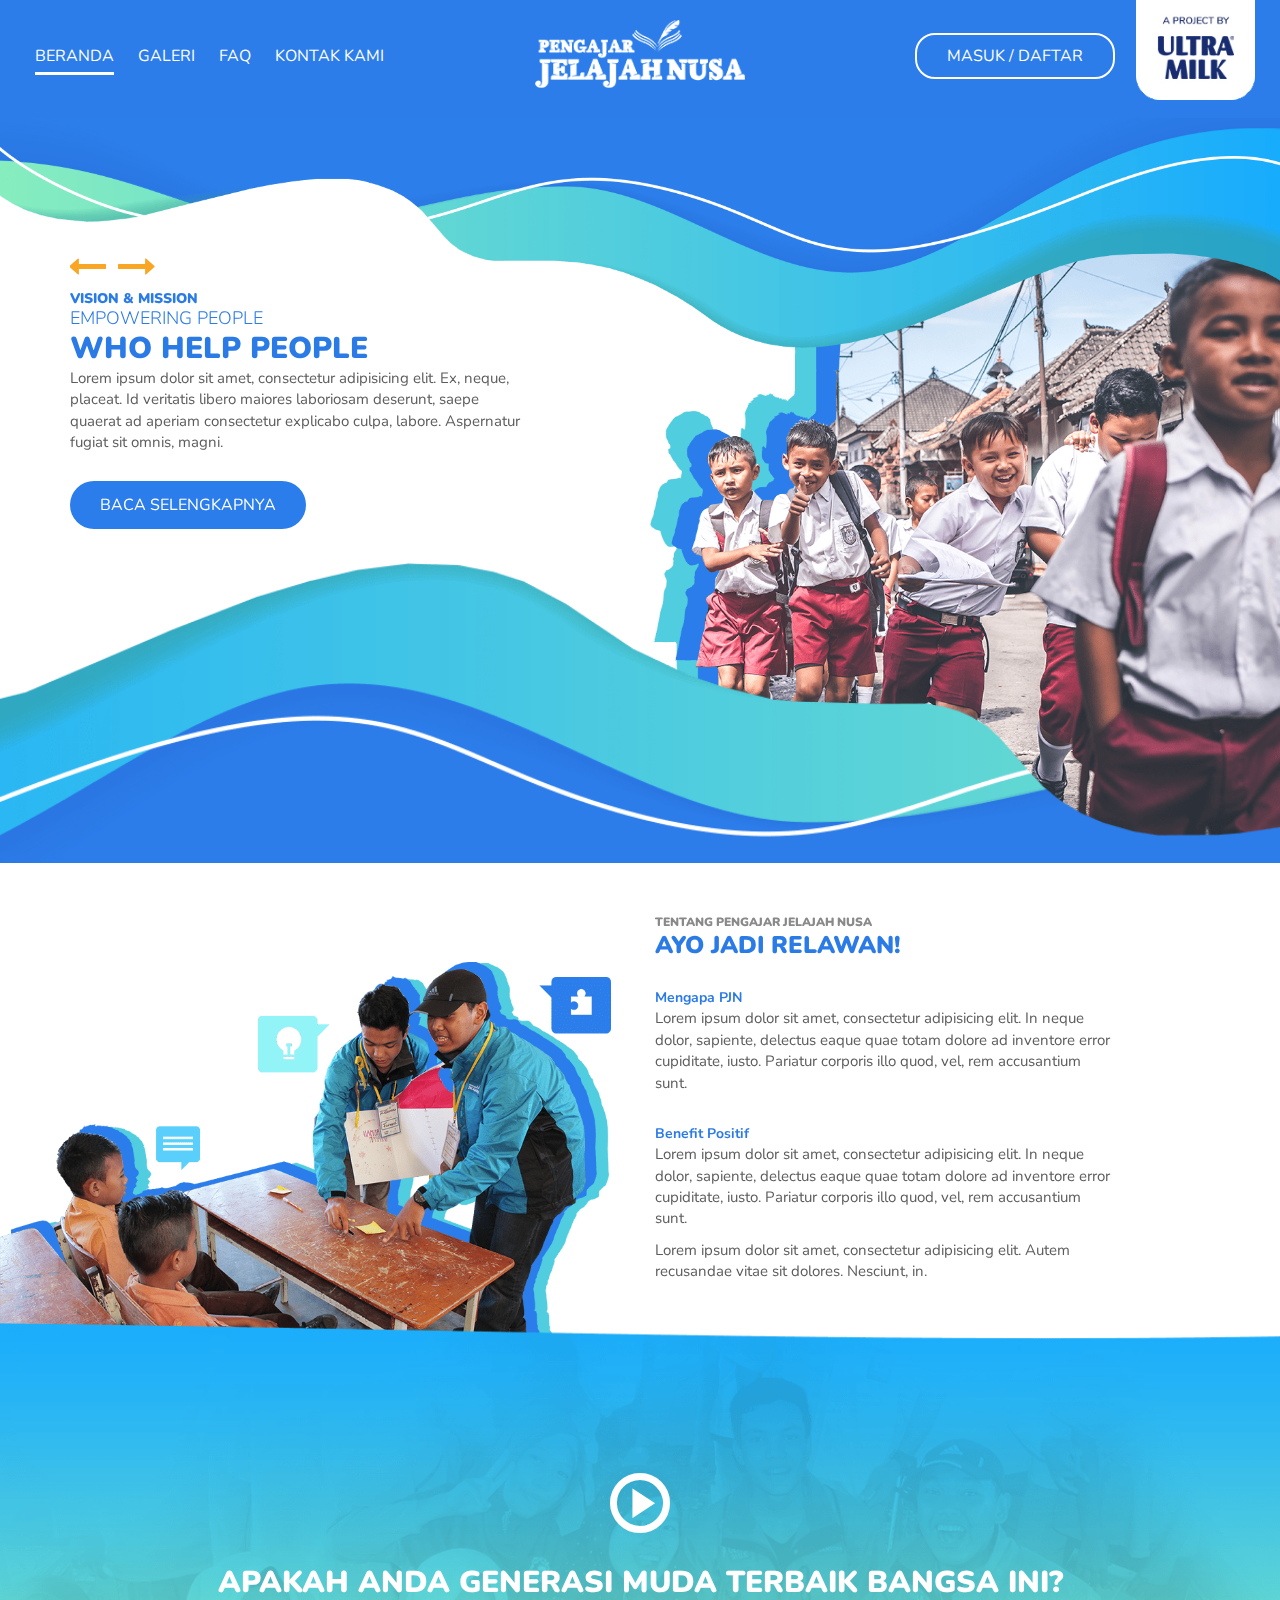
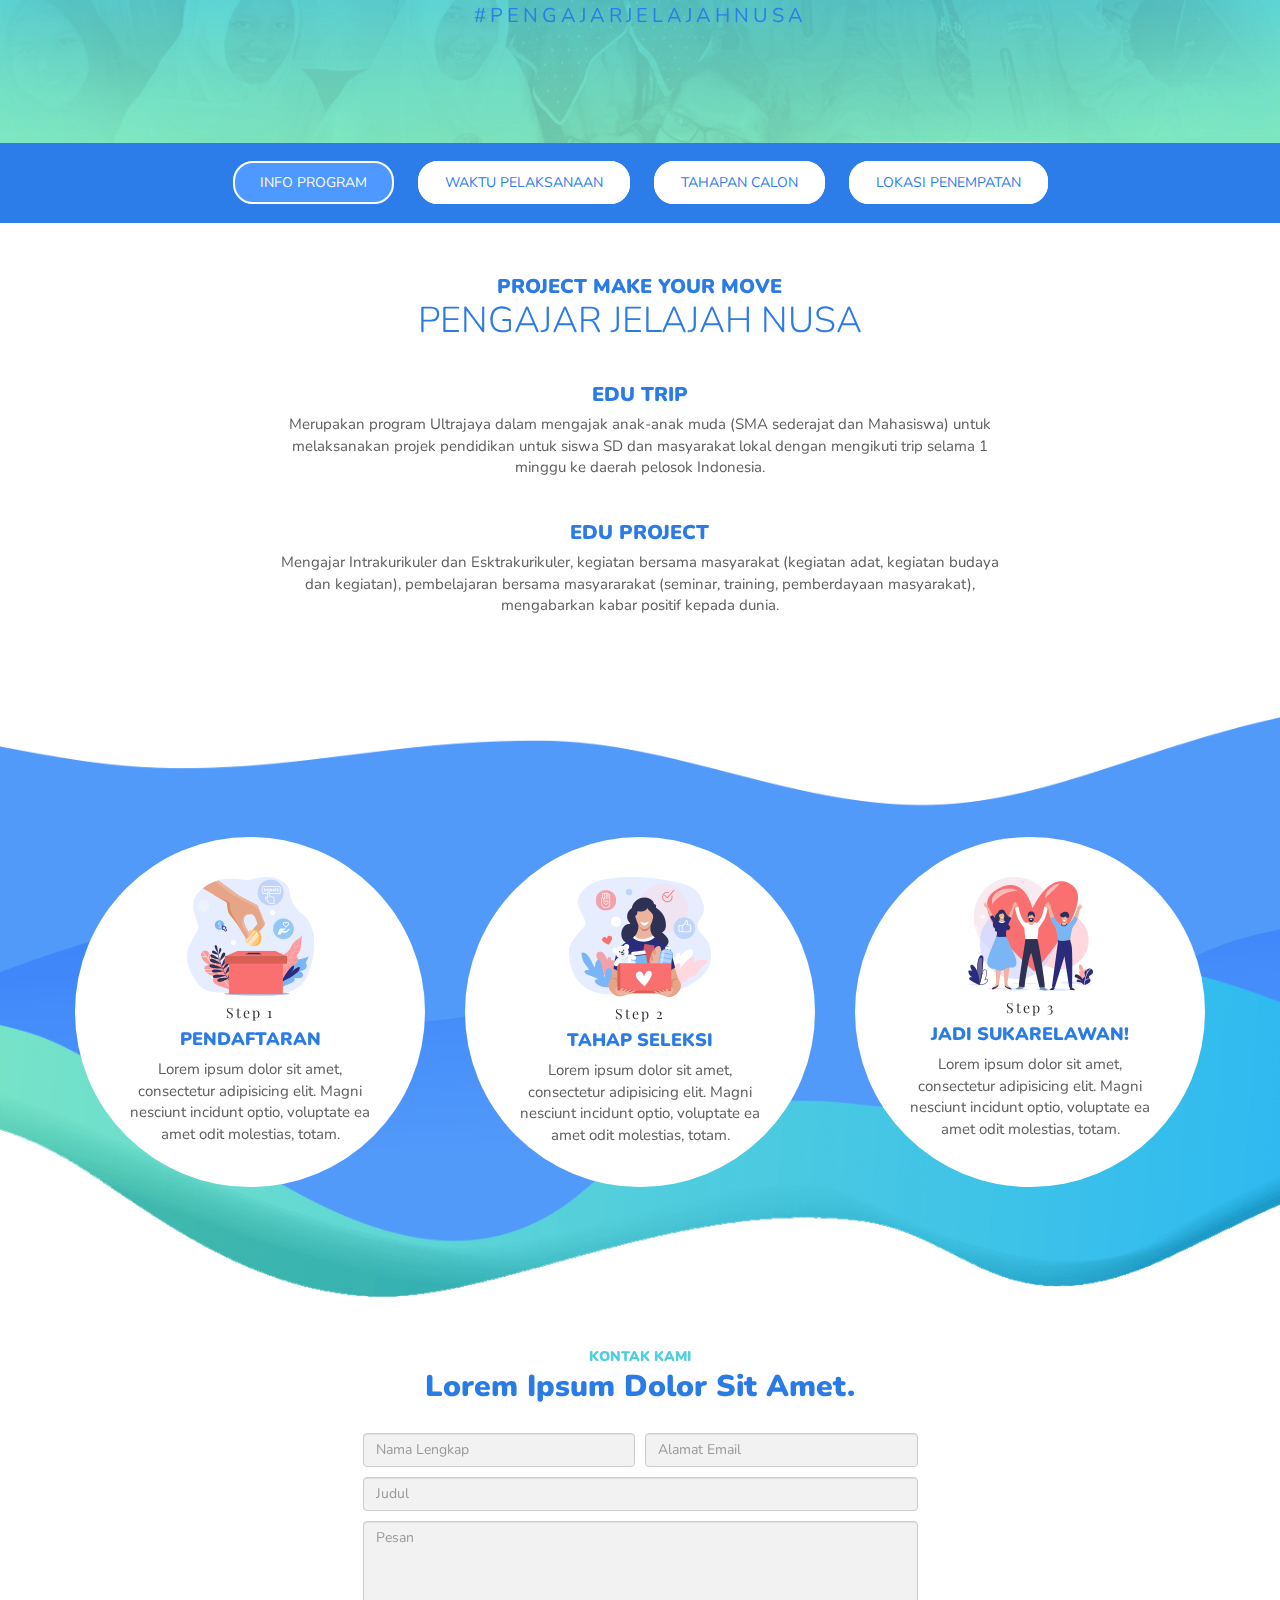
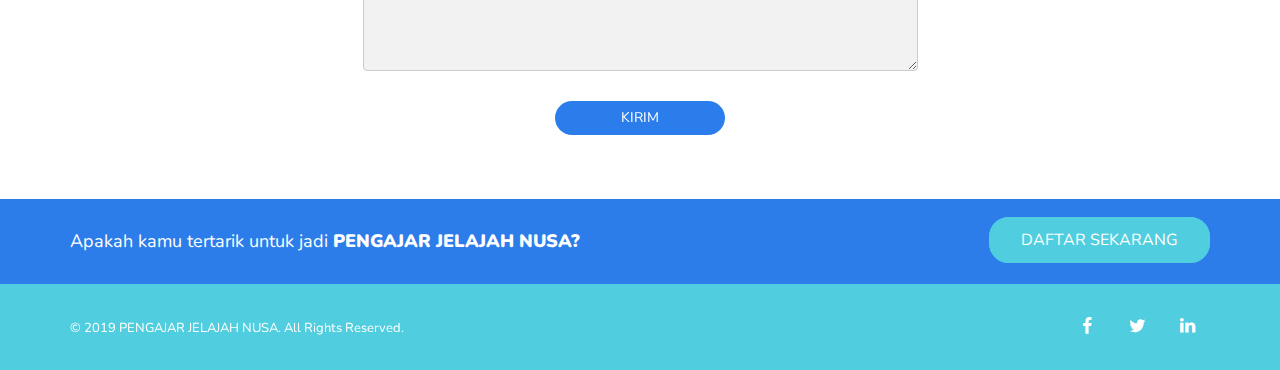
==== commit 58c2a69c: "animate scroll to contact form" ====
--- a/index.html
+++ b/index.html
@@ -26,8 +26,8 @@
         <div class="nav__mobileMenu--item">
           <a href="faqs.html">FAQ</a>
         </div>
-        <div class="nav__mobileMenu--item">
-          <a href="index.html#contact">Kontak Kami</a>
+        <div class="nav__mobileMenu--item animate__contact">
+          <a href="#">Kontak Kami</a>
         </div>
         <a href="" class="btn__secondary">Masuk / Daftar</a>
       </div>
@@ -44,7 +44,7 @@
           <div class="nav__item">
             <a href="faqs.html">FAQ</a>
           </div>
-          <div class="nav__item">
+          <div class="nav__item animate__contact">
             <a href="index.html#contact">Kontak Kami</a>
           </div>
         </nav>
--- a/assets/css/style.css
+++ b/assets/css/style.css
@@ -1,2 +1,2 @@
-html{font-family:sans-serif;-ms-text-size-adjust:100%;-webkit-text-size-adjust:100%}body{margin:0}article,aside,details,figcaption,figure,footer,header,hgroup,main,menu,nav,section,summary{display:block}audio,canvas,progress,video{display:inline-block;vertical-align:baseline}audio:not([controls]){display:none;height:0}[hidden],template{display:none}a{background-color:transparent}a:active,a:hover{outline:0}abbr[title]{border-bottom:none;text-decoration:underline;-webkit-text-decoration:underline dotted;text-decoration:underline dotted}b,strong{font-weight:bold}dfn{font-style:italic}h1{font-size:2em;margin:0.67em 0}mark{background:#ff0;color:#000}small{font-size:80%}sub,sup{font-size:75%;line-height:0;position:relative;vertical-align:baseline}sup{top:-0.5em}sub{bottom:-0.25em}img{border:0}svg:not(:root){overflow:hidden}figure{margin:1em 40px}hr{box-sizing:content-box;height:0}pre{overflow:auto}code,kbd,pre,samp{font-family:monospace, monospace;font-size:1em}button,input,optgroup,select,textarea{color:inherit;font:inherit;margin:0}button{overflow:visible}button,select{text-transform:none}button,html input[type="button"],input[type="reset"],input[type="submit"]{-webkit-appearance:button;cursor:pointer}button[disabled],html input[disabled]{cursor:default}button::-moz-focus-inner,input::-moz-focus-inner{border:0;padding:0}input{line-height:normal}input[type="checkbox"],input[type="radio"]{box-sizing:border-box;padding:0}input[type="number"]::-webkit-inner-spin-button,input[type="number"]::-webkit-outer-spin-button{height:auto}input[type="search"]{-webkit-appearance:textfield;box-sizing:content-box}input[type="search"]::-webkit-search-cancel-button,input[type="search"]::-webkit-search-decoration{-webkit-appearance:none}fieldset{border:1px solid #c0c0c0;margin:0 2px;padding:0.35em 0.625em 0.75em}legend{border:0;padding:0}textarea{overflow:auto}optgroup{font-weight:bold}table{border-collapse:collapse;border-spacing:0}td,th{padding:0}*{box-sizing:border-box}*:before,*:after{box-sizing:border-box}html{font-size:10px;-webkit-tap-highlight-color:rgba(0,0,0,0)}body{font-family:"Helvetica Neue",Helvetica,Arial,sans-serif;font-size:14px;line-height:1.428571429;color:#333;background-color:#fff}input,button,select,textarea{font-family:inherit;font-size:inherit;line-height:inherit}a{color:#337ab7;text-decoration:none}a:hover,a:focus{color:#23527c;text-decoration:underline}a:focus{outline:5px auto -webkit-focus-ring-color;outline-offset:-2px}figure{margin:0}img{vertical-align:middle}.img-responsive{display:block;max-width:100%;height:auto}.img-rounded{border-radius:6px}.img-thumbnail{padding:4px;line-height:1.428571429;background-color:#fff;border:1px solid #ddd;border-radius:4px;-webkit-transition:all 0.2s ease-in-out;transition:all 0.2s ease-in-out;display:inline-block;max-width:100%;height:auto}.img-circle{border-radius:50%}hr{margin-top:20px;margin-bottom:20px;border:0;border-top:1px solid #eee}.sr-only{position:absolute;width:1px;height:1px;padding:0;margin:-1px;overflow:hidden;clip:rect(0, 0, 0, 0);border:0}.sr-only-focusable:active,.sr-only-focusable:focus{position:static;width:auto;height:auto;margin:0;overflow:visible;clip:auto}[role="button"]{cursor:pointer}h1,h2,h3,h4,h5,h6,.h1,.h2,.h3,.h4,.h5,.h6{font-family:inherit;font-weight:500;line-height:1.1;color:inherit}h1 small,h1 .small,h2 small,h2 .small,h3 small,h3 .small,h4 small,h4 .small,h5 small,h5 .small,h6 small,h6 .small,.h1 small,.h1 .small,.h2 small,.h2 .small,.h3 small,.h3 .small,.h4 small,.h4 .small,.h5 small,.h5 .small,.h6 small,.h6 .small{font-weight:400;line-height:1;color:#777}h1,.h1,h2,.h2,h3,.h3{margin-top:20px;margin-bottom:10px}h1 small,h1 .small,.h1 small,.h1 .small,h2 small,h2 .small,.h2 small,.h2 .small,h3 small,h3 .small,.h3 small,.h3 .small{font-size:65%}h4,.h4,h5,.h5,h6,.h6{margin-top:10px;margin-bottom:10px}h4 small,h4 .small,.h4 small,.h4 .small,h5 small,h5 .small,.h5 small,.h5 .small,h6 small,h6 .small,.h6 small,.h6 .small{font-size:75%}h1,.h1{font-size:36px}h2,.h2{font-size:30px}h3,.h3{font-size:24px}h4,.h4{font-size:18px}h5,.h5{font-size:14px}h6,.h6{font-size:12px}p{margin:0 0 10px}.lead{margin-bottom:20px;font-size:16px;font-weight:300;line-height:1.4}@media (min-width: 768px){.lead{font-size:21px}}small,.small{font-size:85%}mark,.mark{padding:.2em;background-color:#fcf8e3}.text-left{text-align:left}.text-right{text-align:right}.text-center{text-align:center}.text-justify{text-align:justify}.text-nowrap{white-space:nowrap}.text-lowercase{text-transform:lowercase}.text-uppercase,.initialism{text-transform:uppercase}.text-capitalize{text-transform:capitalize}.text-muted{color:#777}.text-primary{color:#337ab7}a.text-primary:hover,a.text-primary:focus{color:#286090}.text-success{color:#3c763d}a.text-success:hover,a.text-success:focus{color:#2b542c}.text-info{color:#31708f}a.text-info:hover,a.text-info:focus{color:#245269}.text-warning{color:#8a6d3b}a.text-warning:hover,a.text-warning:focus{color:#66512c}.text-danger{color:#a94442}a.text-danger:hover,a.text-danger:focus{color:#843534}.bg-primary{color:#fff}.bg-primary{background-color:#337ab7}a.bg-primary:hover,a.bg-primary:focus{background-color:#286090}.bg-success{background-color:#dff0d8}a.bg-success:hover,a.bg-success:focus{background-color:#c1e2b3}.bg-info{background-color:#d9edf7}a.bg-info:hover,a.bg-info:focus{background-color:#afd9ee}.bg-warning{background-color:#fcf8e3}a.bg-warning:hover,a.bg-warning:focus{background-color:#f7ecb5}.bg-danger{background-color:#f2dede}a.bg-danger:hover,a.bg-danger:focus{background-color:#e4b9b9}.page-header{padding-bottom:9px;margin:40px 0 20px;border-bottom:1px solid #eee}ul,ol{margin-top:0;margin-bottom:10px}ul ul,ul ol,ol ul,ol ol{margin-bottom:0}.list-unstyled{padding-left:0;list-style:none}.list-inline{padding-left:0;list-style:none;margin-left:-5px}.list-inline>li{display:inline-block;padding-right:5px;padding-left:5px}dl{margin-top:0;margin-bottom:20px}dt,dd{line-height:1.428571429}dt{font-weight:700}dd{margin-left:0}.dl-horizontal dd:before,.dl-horizontal dd:after{display:table;content:" "}.dl-horizontal dd:after{clear:both}@media (min-width: 768px){.dl-horizontal dt{float:left;width:160px;clear:left;text-align:right;overflow:hidden;text-overflow:ellipsis;white-space:nowrap}.dl-horizontal dd{margin-left:180px}}abbr[title],abbr[data-original-title]{cursor:help}.initialism{font-size:90%}blockquote{padding:10px 20px;margin:0 0 20px;font-size:17.5px;border-left:5px solid #eee}blockquote p:last-child,blockquote ul:last-child,blockquote ol:last-child{margin-bottom:0}blockquote footer,blockquote small,blockquote .small{display:block;font-size:80%;line-height:1.428571429;color:#777}blockquote footer:before,blockquote small:before,blockquote .small:before{content:"\2014 \00A0"}.blockquote-reverse,blockquote.pull-right{padding-right:15px;padding-left:0;text-align:right;border-right:5px solid #eee;border-left:0}.blockquote-reverse footer:before,.blockquote-reverse small:before,.blockquote-reverse .small:before,blockquote.pull-right footer:before,blockquote.pull-right small:before,blockquote.pull-right .small:before{content:""}.blockquote-reverse footer:after,.blockquote-reverse small:after,.blockquote-reverse .small:after,blockquote.pull-right footer:after,blockquote.pull-right small:after,blockquote.pull-right .small:after{content:"\00A0 \2014"}address{margin-bottom:20px;font-style:normal;line-height:1.428571429}.container{padding-right:15px;padding-left:15px;margin-right:auto;margin-left:auto}.container:before,.container:after{display:table;content:" "}.container:after{clear:both}@media (min-width: 768px){.container{width:750px}}@media (min-width: 992px){.container{width:970px}}@media (min-width: 1200px){.container{width:1170px}}.container-fluid{padding-right:15px;padding-left:15px;margin-right:auto;margin-left:auto}.container-fluid:before,.container-fluid:after{display:table;content:" "}.container-fluid:after{clear:both}.row{margin-right:-15px;margin-left:-15px}.row:before,.row:after{display:table;content:" "}.row:after{clear:both}.row-no-gutters{margin-right:0;margin-left:0}.row-no-gutters [class*="col-"]{padding-right:0;padding-left:0}.col-xs-1,.col-sm-1,.col-md-1,.col-lg-1,.col-xs-2,.col-sm-2,.col-md-2,.col-lg-2,.col-xs-3,.col-sm-3,.col-md-3,.col-lg-3,.col-xs-4,.col-sm-4,.col-md-4,.col-lg-4,.col-xs-5,.col-sm-5,.col-md-5,.col-lg-5,.col-xs-6,.col-sm-6,.col-md-6,.col-lg-6,.col-xs-7,.col-sm-7,.col-md-7,.col-lg-7,.col-xs-8,.col-sm-8,.col-md-8,.col-lg-8,.col-xs-9,.col-sm-9,.col-md-9,.col-lg-9,.col-xs-10,.col-sm-10,.col-md-10,.col-lg-10,.col-xs-11,.col-sm-11,.col-md-11,.col-lg-11,.col-xs-12,.col-sm-12,.col-md-12,.col-lg-12{position:relative;min-height:1px;padding-right:15px;padding-left:15px}.col-xs-1,.col-xs-2,.col-xs-3,.col-xs-4,.col-xs-5,.col-xs-6,.col-xs-7,.col-xs-8,.col-xs-9,.col-xs-10,.col-xs-11,.col-xs-12{float:left}.col-xs-1{width:8.3333333333%}.col-xs-2{width:16.6666666667%}.col-xs-3{width:25%}.col-xs-4{width:33.3333333333%}.col-xs-5{width:41.6666666667%}.col-xs-6{width:50%}.col-xs-7{width:58.3333333333%}.col-xs-8{width:66.6666666667%}.col-xs-9{width:75%}.col-xs-10{width:83.3333333333%}.col-xs-11{width:91.6666666667%}.col-xs-12{width:100%}.col-xs-pull-0{right:auto}.col-xs-pull-1{right:8.3333333333%}.col-xs-pull-2{right:16.6666666667%}.col-xs-pull-3{right:25%}.col-xs-pull-4{right:33.3333333333%}.col-xs-pull-5{right:41.6666666667%}.col-xs-pull-6{right:50%}.col-xs-pull-7{right:58.3333333333%}.col-xs-pull-8{right:66.6666666667%}.col-xs-pull-9{right:75%}.col-xs-pull-10{right:83.3333333333%}.col-xs-pull-11{right:91.6666666667%}.col-xs-pull-12{right:100%}.col-xs-push-0{left:auto}.col-xs-push-1{left:8.3333333333%}.col-xs-push-2{left:16.6666666667%}.col-xs-push-3{left:25%}.col-xs-push-4{left:33.3333333333%}.col-xs-push-5{left:41.6666666667%}.col-xs-push-6{left:50%}.col-xs-push-7{left:58.3333333333%}.col-xs-push-8{left:66.6666666667%}.col-xs-push-9{left:75%}.col-xs-push-10{left:83.3333333333%}.col-xs-push-11{left:91.6666666667%}.col-xs-push-12{left:100%}.col-xs-offset-0{margin-left:0%}.col-xs-offset-1{margin-left:8.3333333333%}.col-xs-offset-2{margin-left:16.6666666667%}.col-xs-offset-3{margin-left:25%}.col-xs-offset-4{margin-left:33.3333333333%}.col-xs-offset-5{margin-left:41.6666666667%}.col-xs-offset-6{margin-left:50%}.col-xs-offset-7{margin-left:58.3333333333%}.col-xs-offset-8{margin-left:66.6666666667%}.col-xs-offset-9{margin-left:75%}.col-xs-offset-10{margin-left:83.3333333333%}.col-xs-offset-11{margin-left:91.6666666667%}.col-xs-offset-12{margin-left:100%}@media (min-width: 768px){.col-sm-1,.col-sm-2,.col-sm-3,.col-sm-4,.col-sm-5,.col-sm-6,.col-sm-7,.col-sm-8,.col-sm-9,.col-sm-10,.col-sm-11,.col-sm-12{float:left}.col-sm-1{width:8.3333333333%}.col-sm-2{width:16.6666666667%}.col-sm-3{width:25%}.col-sm-4{width:33.3333333333%}.col-sm-5{width:41.6666666667%}.col-sm-6{width:50%}.col-sm-7{width:58.3333333333%}.col-sm-8{width:66.6666666667%}.col-sm-9{width:75%}.col-sm-10{width:83.3333333333%}.col-sm-11{width:91.6666666667%}.col-sm-12{width:100%}.col-sm-pull-0{right:auto}.col-sm-pull-1{right:8.3333333333%}.col-sm-pull-2{right:16.6666666667%}.col-sm-pull-3{right:25%}.col-sm-pull-4{right:33.3333333333%}.col-sm-pull-5{right:41.6666666667%}.col-sm-pull-6{right:50%}.col-sm-pull-7{right:58.3333333333%}.col-sm-pull-8{right:66.6666666667%}.col-sm-pull-9{right:75%}.col-sm-pull-10{right:83.3333333333%}.col-sm-pull-11{right:91.6666666667%}.col-sm-pull-12{right:100%}.col-sm-push-0{left:auto}.col-sm-push-1{left:8.3333333333%}.col-sm-push-2{left:16.6666666667%}.col-sm-push-3{left:25%}.col-sm-push-4{left:33.3333333333%}.col-sm-push-5{left:41.6666666667%}.col-sm-push-6{left:50%}.col-sm-push-7{left:58.3333333333%}.col-sm-push-8{left:66.6666666667%}.col-sm-push-9{left:75%}.col-sm-push-10{left:83.3333333333%}.col-sm-push-11{left:91.6666666667%}.col-sm-push-12{left:100%}.col-sm-offset-0{margin-left:0%}.col-sm-offset-1{margin-left:8.3333333333%}.col-sm-offset-2{margin-left:16.6666666667%}.col-sm-offset-3{margin-left:25%}.col-sm-offset-4{margin-left:33.3333333333%}.col-sm-offset-5{margin-left:41.6666666667%}.col-sm-offset-6{margin-left:50%}.col-sm-offset-7{margin-left:58.3333333333%}.col-sm-offset-8{margin-left:66.6666666667%}.col-sm-offset-9{margin-left:75%}.col-sm-offset-10{margin-left:83.3333333333%}.col-sm-offset-11{margin-left:91.6666666667%}.col-sm-offset-12{margin-left:100%}}@media (min-width: 992px){.col-md-1,.col-md-2,.col-md-3,.col-md-4,.col-md-5,.col-md-6,.col-md-7,.col-md-8,.col-md-9,.col-md-10,.col-md-11,.col-md-12{float:left}.col-md-1{width:8.3333333333%}.col-md-2{width:16.6666666667%}.col-md-3{width:25%}.col-md-4{width:33.3333333333%}.col-md-5{width:41.6666666667%}.col-md-6{width:50%}.col-md-7{width:58.3333333333%}.col-md-8{width:66.6666666667%}.col-md-9{width:75%}.col-md-10{width:83.3333333333%}.col-md-11{width:91.6666666667%}.col-md-12{width:100%}.col-md-pull-0{right:auto}.col-md-pull-1{right:8.3333333333%}.col-md-pull-2{right:16.6666666667%}.col-md-pull-3{right:25%}.col-md-pull-4{right:33.3333333333%}.col-md-pull-5{right:41.6666666667%}.col-md-pull-6{right:50%}.col-md-pull-7{right:58.3333333333%}.col-md-pull-8{right:66.6666666667%}.col-md-pull-9{right:75%}.col-md-pull-10{right:83.3333333333%}.col-md-pull-11{right:91.6666666667%}.col-md-pull-12{right:100%}.col-md-push-0{left:auto}.col-md-push-1{left:8.3333333333%}.col-md-push-2{left:16.6666666667%}.col-md-push-3{left:25%}.col-md-push-4{left:33.3333333333%}.col-md-push-5{left:41.6666666667%}.col-md-push-6{left:50%}.col-md-push-7{left:58.3333333333%}.col-md-push-8{left:66.6666666667%}.col-md-push-9{left:75%}.col-md-push-10{left:83.3333333333%}.col-md-push-11{left:91.6666666667%}.col-md-push-12{left:100%}.col-md-offset-0{margin-left:0%}.col-md-offset-1{margin-left:8.3333333333%}.col-md-offset-2{margin-left:16.6666666667%}.col-md-offset-3{margin-left:25%}.col-md-offset-4{margin-left:33.3333333333%}.col-md-offset-5{margin-left:41.6666666667%}.col-md-offset-6{margin-left:50%}.col-md-offset-7{margin-left:58.3333333333%}.col-md-offset-8{margin-left:66.6666666667%}.col-md-offset-9{margin-left:75%}.col-md-offset-10{margin-left:83.3333333333%}.col-md-offset-11{margin-left:91.6666666667%}.col-md-offset-12{margin-left:100%}}@media (min-width: 1200px){.col-lg-1,.col-lg-2,.col-lg-3,.col-lg-4,.col-lg-5,.col-lg-6,.col-lg-7,.col-lg-8,.col-lg-9,.col-lg-10,.col-lg-11,.col-lg-12{float:left}.col-lg-1{width:8.3333333333%}.col-lg-2{width:16.6666666667%}.col-lg-3{width:25%}.col-lg-4{width:33.3333333333%}.col-lg-5{width:41.6666666667%}.col-lg-6{width:50%}.col-lg-7{width:58.3333333333%}.col-lg-8{width:66.6666666667%}.col-lg-9{width:75%}.col-lg-10{width:83.3333333333%}.col-lg-11{width:91.6666666667%}.col-lg-12{width:100%}.col-lg-pull-0{right:auto}.col-lg-pull-1{right:8.3333333333%}.col-lg-pull-2{right:16.6666666667%}.col-lg-pull-3{right:25%}.col-lg-pull-4{right:33.3333333333%}.col-lg-pull-5{right:41.6666666667%}.col-lg-pull-6{right:50%}.col-lg-pull-7{right:58.3333333333%}.col-lg-pull-8{right:66.6666666667%}.col-lg-pull-9{right:75%}.col-lg-pull-10{right:83.3333333333%}.col-lg-pull-11{right:91.6666666667%}.col-lg-pull-12{right:100%}.col-lg-push-0{left:auto}.col-lg-push-1{left:8.3333333333%}.col-lg-push-2{left:16.6666666667%}.col-lg-push-3{left:25%}.col-lg-push-4{left:33.3333333333%}.col-lg-push-5{left:41.6666666667%}.col-lg-push-6{left:50%}.col-lg-push-7{left:58.3333333333%}.col-lg-push-8{left:66.6666666667%}.col-lg-push-9{left:75%}.col-lg-push-10{left:83.3333333333%}.col-lg-push-11{left:91.6666666667%}.col-lg-push-12{left:100%}.col-lg-offset-0{margin-left:0%}.col-lg-offset-1{margin-left:8.3333333333%}.col-lg-offset-2{margin-left:16.6666666667%}.col-lg-offset-3{margin-left:25%}.col-lg-offset-4{margin-left:33.3333333333%}.col-lg-offset-5{margin-left:41.6666666667%}.col-lg-offset-6{margin-left:50%}.col-lg-offset-7{margin-left:58.3333333333%}.col-lg-offset-8{margin-left:66.6666666667%}.col-lg-offset-9{margin-left:75%}.col-lg-offset-10{margin-left:83.3333333333%}.col-lg-offset-11{margin-left:91.6666666667%}.col-lg-offset-12{margin-left:100%}}fieldset{min-width:0;padding:0;margin:0;border:0}legend{display:block;width:100%;padding:0;margin-bottom:20px;font-size:21px;line-height:inherit;color:#333;border:0;border-bottom:1px solid #e5e5e5}label{display:inline-block;max-width:100%;margin-bottom:5px;font-weight:700}input[type="search"]{box-sizing:border-box;-webkit-appearance:none;-moz-appearance:none;appearance:none}input[type="radio"],input[type="checkbox"]{margin:4px 0 0;margin-top:1px \9;line-height:normal}input[type="radio"][disabled],input[type="radio"].disabled,fieldset[disabled] input[type="radio"],input[type="checkbox"][disabled],input[type="checkbox"].disabled,fieldset[disabled] input[type="checkbox"]{cursor:not-allowed}input[type="file"]{display:block}input[type="range"]{display:block;width:100%}select[multiple],select[size]{height:auto}input[type="file"]:focus,input[type="radio"]:focus,input[type="checkbox"]:focus{outline:5px auto -webkit-focus-ring-color;outline-offset:-2px}output{display:block;padding-top:7px;font-size:14px;line-height:1.428571429;color:#555}.form-control{display:block;width:100%;height:34px;padding:6px 12px;font-size:14px;line-height:1.428571429;color:#555;background-color:#fff;background-image:none;border:1px solid #ccc;border-radius:4px;box-shadow:inset 0 1px 1px rgba(0,0,0,0.075);-webkit-transition:border-color ease-in-out 0.15s,box-shadow ease-in-out 0.15s;transition:border-color ease-in-out 0.15s,box-shadow ease-in-out 0.15s}.form-control:focus{border-color:#66afe9;outline:0;box-shadow:inset 0 1px 1px rgba(0,0,0,0.075),0 0 8px rgba(102,175,233,0.6)}.form-control::-moz-placeholder{color:#999;opacity:1}.form-control:-ms-input-placeholder{color:#999}.form-control::-webkit-input-placeholder{color:#999}.form-control::-ms-expand{background-color:transparent;border:0}.form-control[disabled],.form-control[readonly],fieldset[disabled] .form-control{background-color:#eee;opacity:1}.form-control[disabled],fieldset[disabled] .form-control{cursor:not-allowed}textarea.form-control{height:auto}@media screen and (-webkit-min-device-pixel-ratio: 0){input[type="date"].form-control,input[type="time"].form-control,input[type="datetime-local"].form-control,input[type="month"].form-control{line-height:34px}input[type="date"].input-sm,.input-group-sm input[type="date"],input[type="time"].input-sm,.input-group-sm input[type="time"],input[type="datetime-local"].input-sm,.input-group-sm input[type="datetime-local"],input[type="month"].input-sm,.input-group-sm input[type="month"]{line-height:30px}input[type="date"].input-lg,.input-group-lg input[type="date"],input[type="time"].input-lg,.input-group-lg input[type="time"],input[type="datetime-local"].input-lg,.input-group-lg input[type="datetime-local"],input[type="month"].input-lg,.input-group-lg input[type="month"]{line-height:46px}}.form-group{margin-bottom:15px}.radio,.checkbox{position:relative;display:block;margin-top:10px;margin-bottom:10px}.radio.disabled label,fieldset[disabled] .radio label,.checkbox.disabled label,fieldset[disabled] .checkbox label{cursor:not-allowed}.radio label,.checkbox label{min-height:20px;padding-left:20px;margin-bottom:0;font-weight:400;cursor:pointer}.radio input[type="radio"],.radio-inline input[type="radio"],.checkbox input[type="checkbox"],.checkbox-inline input[type="checkbox"]{position:absolute;margin-top:4px \9;margin-left:-20px}.radio+.radio,.checkbox+.checkbox{margin-top:-5px}.radio-inline,.checkbox-inline{position:relative;display:inline-block;padding-left:20px;margin-bottom:0;font-weight:400;vertical-align:middle;cursor:pointer}.radio-inline.disabled,fieldset[disabled] .radio-inline,.checkbox-inline.disabled,fieldset[disabled] .checkbox-inline{cursor:not-allowed}.radio-inline+.radio-inline,.checkbox-inline+.checkbox-inline{margin-top:0;margin-left:10px}.form-control-static{min-height:34px;padding-top:7px;padding-bottom:7px;margin-bottom:0}.form-control-static.input-lg,.form-control-static.input-sm{padding-right:0;padding-left:0}.input-sm{height:30px;padding:5px 10px;font-size:12px;line-height:1.5;border-radius:3px}select.input-sm{height:30px;line-height:30px}textarea.input-sm,select[multiple].input-sm{height:auto}.form-group-sm .form-control{height:30px;padding:5px 10px;font-size:12px;line-height:1.5;border-radius:3px}.form-group-sm select.form-control{height:30px;line-height:30px}.form-group-sm textarea.form-control,.form-group-sm select[multiple].form-control{height:auto}.form-group-sm .form-control-static{height:30px;min-height:32px;padding:6px 10px;font-size:12px;line-height:1.5}.input-lg{height:46px;padding:10px 16px;font-size:18px;line-height:1.3333333;border-radius:6px}select.input-lg{height:46px;line-height:46px}textarea.input-lg,select[multiple].input-lg{height:auto}.form-group-lg .form-control{height:46px;padding:10px 16px;font-size:18px;line-height:1.3333333;border-radius:6px}.form-group-lg select.form-control{height:46px;line-height:46px}.form-group-lg textarea.form-control,.form-group-lg select[multiple].form-control{height:auto}.form-group-lg .form-control-static{height:46px;min-height:38px;padding:11px 16px;font-size:18px;line-height:1.3333333}.has-feedback{position:relative}.has-feedback .form-control{padding-right:42.5px}.form-control-feedback{position:absolute;top:0;right:0;z-index:2;display:block;width:34px;height:34px;line-height:34px;text-align:center;pointer-events:none}.input-lg+.form-control-feedback,.input-group-lg+.form-control-feedback,.form-group-lg .form-control+.form-control-feedback{width:46px;height:46px;line-height:46px}.input-sm+.form-control-feedback,.input-group-sm+.form-control-feedback,.form-group-sm .form-control+.form-control-feedback{width:30px;height:30px;line-height:30px}.has-success .help-block,.has-success .control-label,.has-success .radio,.has-success .checkbox,.has-success .radio-inline,.has-success .checkbox-inline,.has-success.radio label,.has-success.checkbox label,.has-success.radio-inline label,.has-success.checkbox-inline label{color:#3c763d}.has-success .form-control{border-color:#3c763d;box-shadow:inset 0 1px 1px rgba(0,0,0,0.075)}.has-success .form-control:focus{border-color:#2b542c;box-shadow:inset 0 1px 1px rgba(0,0,0,0.075),0 0 6px #67b168}.has-success .input-group-addon{color:#3c763d;background-color:#dff0d8;border-color:#3c763d}.has-success .form-control-feedback{color:#3c763d}.has-warning .help-block,.has-warning .control-label,.has-warning .radio,.has-warning .checkbox,.has-warning .radio-inline,.has-warning .checkbox-inline,.has-warning.radio label,.has-warning.checkbox label,.has-warning.radio-inline label,.has-warning.checkbox-inline label{color:#8a6d3b}.has-warning .form-control{border-color:#8a6d3b;box-shadow:inset 0 1px 1px rgba(0,0,0,0.075)}.has-warning .form-control:focus{border-color:#66512c;box-shadow:inset 0 1px 1px rgba(0,0,0,0.075),0 0 6px #c0a16b}.has-warning .input-group-addon{color:#8a6d3b;background-color:#fcf8e3;border-color:#8a6d3b}.has-warning .form-control-feedback{color:#8a6d3b}.has-error .help-block,.has-error .control-label,.has-error .radio,.has-error .checkbox,.has-error .radio-inline,.has-error .checkbox-inline,.has-error.radio label,.has-error.checkbox label,.has-error.radio-inline label,.has-error.checkbox-inline label{color:#a94442}.has-error .form-control{border-color:#a94442;box-shadow:inset 0 1px 1px rgba(0,0,0,0.075)}.has-error .form-control:focus{border-color:#843534;box-shadow:inset 0 1px 1px rgba(0,0,0,0.075),0 0 6px #ce8483}.has-error .input-group-addon{color:#a94442;background-color:#f2dede;border-color:#a94442}.has-error .form-control-feedback{color:#a94442}.has-feedback label ~ .form-control-feedback{top:25px}.has-feedback label.sr-only ~ .form-control-feedback{top:0}.help-block{display:block;margin-top:5px;margin-bottom:10px;color:#737373}@media (min-width: 768px){.form-inline .form-group{display:inline-block;margin-bottom:0;vertical-align:middle}.form-inline .form-control{display:inline-block;width:auto;vertical-align:middle}.form-inline .form-control-static{display:inline-block}.form-inline .input-group{display:inline-table;vertical-align:middle}.form-inline .input-group .input-group-addon,.form-inline .input-group .input-group-btn,.form-inline .input-group .form-control{width:auto}.form-inline .input-group>.form-control{width:100%}.form-inline .control-label{margin-bottom:0;vertical-align:middle}.form-inline .radio,.form-inline .checkbox{display:inline-block;margin-top:0;margin-bottom:0;vertical-align:middle}.form-inline .radio label,.form-inline .checkbox label{padding-left:0}.form-inline .radio input[type="radio"],.form-inline .checkbox input[type="checkbox"]{position:relative;margin-left:0}.form-inline .has-feedback .form-control-feedback{top:0}}.form-horizontal .radio,.form-horizontal .checkbox,.form-horizontal .radio-inline,.form-horizontal .checkbox-inline{padding-top:7px;margin-top:0;margin-bottom:0}.form-horizontal .radio,.form-horizontal .checkbox{min-height:27px}.form-horizontal .form-group{margin-right:-15px;margin-left:-15px}.form-horizontal .form-group:before,.form-horizontal .form-group:after{display:table;content:" "}.form-horizontal .form-group:after{clear:both}@media (min-width: 768px){.form-horizontal .control-label{padding-top:7px;margin-bottom:0;text-align:right}}.form-horizontal .has-feedback .form-control-feedback{right:15px}@media (min-width: 768px){.form-horizontal .form-group-lg .control-label{padding-top:11px;font-size:18px}}@media (min-width: 768px){.form-horizontal .form-group-sm .control-label{padding-top:6px;font-size:12px}}.btn{display:inline-block;margin-bottom:0;font-weight:normal;text-align:center;white-space:nowrap;vertical-align:middle;touch-action:manipulation;cursor:pointer;background-image:none;border:1px solid transparent;padding:6px 12px;font-size:14px;line-height:1.428571429;border-radius:4px;-webkit-user-select:none;-moz-user-select:none;-ms-user-select:none;user-select:none}.btn:focus,.btn.focus,.btn:active:focus,.btn:active.focus,.btn.active:focus,.btn.active.focus{outline:5px auto -webkit-focus-ring-color;outline-offset:-2px}.btn:hover,.btn:focus,.btn.focus{color:#333;text-decoration:none}.btn:active,.btn.active{background-image:none;outline:0;box-shadow:inset 0 3px 5px rgba(0,0,0,0.125)}.btn.disabled,.btn[disabled],fieldset[disabled] .btn{cursor:not-allowed;filter:alpha(opacity=65);opacity:.65;box-shadow:none}a.btn.disabled,fieldset[disabled] a.btn{pointer-events:none}.btn-default{color:#333;background-color:#fff;border-color:#ccc}.btn-default:focus,.btn-default.focus{color:#333;background-color:#e6e5e5;border-color:#8c8c8c}.btn-default:hover{color:#333;background-color:#e6e5e5;border-color:#adadad}.btn-default:active,.btn-default.active,.open>.btn-default.dropdown-toggle{color:#333;background-color:#e6e5e5;background-image:none;border-color:#adadad}.btn-default:active:hover,.btn-default:active:focus,.btn-default:active.focus,.btn-default.active:hover,.btn-default.active:focus,.btn-default.active.focus,.open>.btn-default.dropdown-toggle:hover,.open>.btn-default.dropdown-toggle:focus,.open>.btn-default.dropdown-toggle.focus{color:#333;background-color:#d4d4d4;border-color:#8c8c8c}.btn-default.disabled:hover,.btn-default.disabled:focus,.btn-default.disabled.focus,.btn-default[disabled]:hover,.btn-default[disabled]:focus,.btn-default[disabled].focus,fieldset[disabled] .btn-default:hover,fieldset[disabled] .btn-default:focus,fieldset[disabled] .btn-default.focus{background-color:#fff;border-color:#ccc}.btn-default .badge{color:#fff;background-color:#333}.btn-primary{color:#fff;background-color:#337ab7;border-color:#2e6da4}.btn-primary:focus,.btn-primary.focus{color:#fff;background-color:#286090;border-color:#122b40}.btn-primary:hover{color:#fff;background-color:#286090;border-color:#204d74}.btn-primary:active,.btn-primary.active,.open>.btn-primary.dropdown-toggle{color:#fff;background-color:#286090;background-image:none;border-color:#204d74}.btn-primary:active:hover,.btn-primary:active:focus,.btn-primary:active.focus,.btn-primary.active:hover,.btn-primary.active:focus,.btn-primary.active.focus,.open>.btn-primary.dropdown-toggle:hover,.open>.btn-primary.dropdown-toggle:focus,.open>.btn-primary.dropdown-toggle.focus{color:#fff;background-color:#204d74;border-color:#122b40}.btn-primary.disabled:hover,.btn-primary.disabled:focus,.btn-primary.disabled.focus,.btn-primary[disabled]:hover,.btn-primary[disabled]:focus,.btn-primary[disabled].focus,fieldset[disabled] .btn-primary:hover,fieldset[disabled] .btn-primary:focus,fieldset[disabled] .btn-primary.focus{background-color:#337ab7;border-color:#2e6da4}.btn-primary .badge{color:#337ab7;background-color:#fff}.btn-success{color:#fff;background-color:#5cb85c;border-color:#4cae4c}.btn-success:focus,.btn-success.focus{color:#fff;background-color:#449d44;border-color:#255625}.btn-success:hover{color:#fff;background-color:#449d44;border-color:#398439}.btn-success:active,.btn-success.active,.open>.btn-success.dropdown-toggle{color:#fff;background-color:#449d44;background-image:none;border-color:#398439}.btn-success:active:hover,.btn-success:active:focus,.btn-success:active.focus,.btn-success.active:hover,.btn-success.active:focus,.btn-success.active.focus,.open>.btn-success.dropdown-toggle:hover,.open>.btn-success.dropdown-toggle:focus,.open>.btn-success.dropdown-toggle.focus{color:#fff;background-color:#398439;border-color:#255625}.btn-success.disabled:hover,.btn-success.disabled:focus,.btn-success.disabled.focus,.btn-success[disabled]:hover,.btn-success[disabled]:focus,.btn-success[disabled].focus,fieldset[disabled] .btn-success:hover,fieldset[disabled] .btn-success:focus,fieldset[disabled] .btn-success.focus{background-color:#5cb85c;border-color:#4cae4c}.btn-success .badge{color:#5cb85c;background-color:#fff}.btn-info{color:#fff;background-color:#5bc0de;border-color:#46b8da}.btn-info:focus,.btn-info.focus{color:#fff;background-color:#31b0d5;border-color:#1b6d85}.btn-info:hover{color:#fff;background-color:#31b0d5;border-color:#269abc}.btn-info:active,.btn-info.active,.open>.btn-info.dropdown-toggle{color:#fff;background-color:#31b0d5;background-image:none;border-color:#269abc}.btn-info:active:hover,.btn-info:active:focus,.btn-info:active.focus,.btn-info.active:hover,.btn-info.active:focus,.btn-info.active.focus,.open>.btn-info.dropdown-toggle:hover,.open>.btn-info.dropdown-toggle:focus,.open>.btn-info.dropdown-toggle.focus{color:#fff;background-color:#269abc;border-color:#1b6d85}.btn-info.disabled:hover,.btn-info.disabled:focus,.btn-info.disabled.focus,.btn-info[disabled]:hover,.btn-info[disabled]:focus,.btn-info[disabled].focus,fieldset[disabled] .btn-info:hover,fieldset[disabled] .btn-info:focus,fieldset[disabled] .btn-info.focus{background-color:#5bc0de;border-color:#46b8da}.btn-info .badge{color:#5bc0de;background-color:#fff}.btn-warning{color:#fff;background-color:#f0ad4e;border-color:#eea236}.btn-warning:focus,.btn-warning.focus{color:#fff;background-color:#ec971f;border-color:#985f0d}.btn-warning:hover{color:#fff;background-color:#ec971f;border-color:#d58512}.btn-warning:active,.btn-warning.active,.open>.btn-warning.dropdown-toggle{color:#fff;background-color:#ec971f;background-image:none;border-color:#d58512}.btn-warning:active:hover,.btn-warning:active:focus,.btn-warning:active.focus,.btn-warning.active:hover,.btn-warning.active:focus,.btn-warning.active.focus,.open>.btn-warning.dropdown-toggle:hover,.open>.btn-warning.dropdown-toggle:focus,.open>.btn-warning.dropdown-toggle.focus{color:#fff;background-color:#d58512;border-color:#985f0d}.btn-warning.disabled:hover,.btn-warning.disabled:focus,.btn-warning.disabled.focus,.btn-warning[disabled]:hover,.btn-warning[disabled]:focus,.btn-warning[disabled].focus,fieldset[disabled] .btn-warning:hover,fieldset[disabled] .btn-warning:focus,fieldset[disabled] .btn-warning.focus{background-color:#f0ad4e;border-color:#eea236}.btn-warning .badge{color:#f0ad4e;background-color:#fff}.btn-danger{color:#fff;background-color:#d9534f;border-color:#d43f3a}.btn-danger:focus,.btn-danger.focus{color:#fff;background-color:#c9302c;border-color:#761c19}.btn-danger:hover{color:#fff;background-color:#c9302c;border-color:#ac2925}.btn-danger:active,.btn-danger.active,.open>.btn-danger.dropdown-toggle{color:#fff;background-color:#c9302c;background-image:none;border-color:#ac2925}.btn-danger:active:hover,.btn-danger:active:focus,.btn-danger:active.focus,.btn-danger.active:hover,.btn-danger.active:focus,.btn-danger.active.focus,.open>.btn-danger.dropdown-toggle:hover,.open>.btn-danger.dropdown-toggle:focus,.open>.btn-danger.dropdown-toggle.focus{color:#fff;background-color:#ac2925;border-color:#761c19}.btn-danger.disabled:hover,.btn-danger.disabled:focus,.btn-danger.disabled.focus,.btn-danger[disabled]:hover,.btn-danger[disabled]:focus,.btn-danger[disabled].focus,fieldset[disabled] .btn-danger:hover,fieldset[disabled] .btn-danger:focus,fieldset[disabled] .btn-danger.focus{background-color:#d9534f;border-color:#d43f3a}.btn-danger .badge{color:#d9534f;background-color:#fff}.btn-link{font-weight:400;color:#337ab7;border-radius:0}.btn-link,.btn-link:active,.btn-link.active,.btn-link[disabled],fieldset[disabled] .btn-link{background-color:transparent;box-shadow:none}.btn-link,.btn-link:hover,.btn-link:focus,.btn-link:active{border-color:transparent}.btn-link:hover,.btn-link:focus{color:#23527c;text-decoration:underline;background-color:transparent}.btn-link[disabled]:hover,.btn-link[disabled]:focus,fieldset[disabled] .btn-link:hover,fieldset[disabled] .btn-link:focus{color:#777;text-decoration:none}.btn-lg{padding:10px 16px;font-size:18px;line-height:1.3333333;border-radius:6px}.btn-sm{padding:5px 10px;font-size:12px;line-height:1.5;border-radius:3px}.btn-xs{padding:1px 5px;font-size:12px;line-height:1.5;border-radius:3px}.btn-block{display:block;width:100%}.btn-block+.btn-block{margin-top:5px}input[type="submit"].btn-block,input[type="reset"].btn-block,input[type="button"].btn-block{width:100%}.fade{opacity:0;-webkit-transition:opacity 0.15s linear;transition:opacity 0.15s linear}.fade.in{opacity:1}.collapse{display:none}.collapse.in{display:block}tr.collapse.in{display:table-row}tbody.collapse.in{display:table-row-group}.collapsing{position:relative;height:0;overflow:hidden;-webkit-transition-property:height,visibility;transition-property:height,visibility;-webkit-transition-duration:0.35s;transition-duration:0.35s;-webkit-transition-timing-function:ease;transition-timing-function:ease}.nav{padding-left:0;margin-bottom:0;list-style:none}.nav:before,.nav:after{display:table;content:" "}.nav:after{clear:both}.nav>li{position:relative;display:block}.nav>li>a{position:relative;display:block;padding:10px 15px}.nav>li>a:hover,.nav>li>a:focus{text-decoration:none;background-color:#eee}.nav>li.disabled>a{color:#777}.nav>li.disabled>a:hover,.nav>li.disabled>a:focus{color:#777;text-decoration:none;cursor:not-allowed;background-color:transparent}.nav .open>a,.nav .open>a:hover,.nav .open>a:focus{background-color:#eee;border-color:#337ab7}.nav .nav-divider{height:1px;margin:9px 0;overflow:hidden;background-color:#e5e5e5}.nav>li>a>img{max-width:none}.nav-tabs{border-bottom:1px solid #ddd}.nav-tabs>li{float:left;margin-bottom:-1px}.nav-tabs>li>a{margin-right:2px;line-height:1.428571429;border:1px solid transparent;border-radius:4px 4px 0 0}.nav-tabs>li>a:hover{border-color:#eee #eee #ddd}.nav-tabs>li.active>a,.nav-tabs>li.active>a:hover,.nav-tabs>li.active>a:focus{color:#555;cursor:default;background-color:#fff;border:1px solid #ddd;border-bottom-color:transparent}.nav-pills>li{float:left}.nav-pills>li>a{border-radius:4px}.nav-pills>li+li{margin-left:2px}.nav-pills>li.active>a,.nav-pills>li.active>a:hover,.nav-pills>li.active>a:focus{color:#fff;background-color:#337ab7}.nav-stacked>li{float:none}.nav-stacked>li+li{margin-top:2px;margin-left:0}.nav-justified,.nav-tabs.nav-justified{width:100%}.nav-justified>li,.nav-tabs.nav-justified>li{float:none}.nav-justified>li>a,.nav-tabs.nav-justified>li>a{margin-bottom:5px;text-align:center}.nav-justified>.dropdown .dropdown-menu{top:auto;left:auto}@media (min-width: 768px){.nav-justified>li,.nav-tabs.nav-justified>li{display:table-cell;width:1%}.nav-justified>li>a,.nav-tabs.nav-justified>li>a{margin-bottom:0}}.nav-tabs-justified,.nav-tabs.nav-justified{border-bottom:0}.nav-tabs-justified>li>a,.nav-tabs.nav-justified>li>a{margin-right:0;border-radius:4px}.nav-tabs-justified>.active>a,.nav-tabs.nav-justified>.active>a,.nav-tabs-justified>.active>a:hover,.nav-tabs.nav-justified>.active>a:hover,.nav-tabs-justified>.active>a:focus,.nav-tabs.nav-justified>.active>a:focus{border:1px solid #ddd}@media (min-width: 768px){.nav-tabs-justified>li>a,.nav-tabs.nav-justified>li>a{border-bottom:1px solid #ddd;border-radius:4px 4px 0 0}.nav-tabs-justified>.active>a,.nav-tabs.nav-justified>.active>a,.nav-tabs-justified>.active>a:hover,.nav-tabs.nav-justified>.active>a:hover,.nav-tabs-justified>.active>a:focus,.nav-tabs.nav-justified>.active>a:focus{border-bottom-color:#fff}}.tab-content>.tab-pane{display:none}.tab-content>.active{display:block}.nav-tabs .dropdown-menu{margin-top:-1px;border-top-left-radius:0;border-top-right-radius:0}.modal-open{overflow:hidden}.modal{position:fixed;top:0;right:0;bottom:0;left:0;z-index:1050;display:none;overflow:hidden;-webkit-overflow-scrolling:touch;outline:0}.modal.fade .modal-dialog{-webkit-transform:translate(0, -25%);transform:translate(0, -25%);-webkit-transition:-webkit-transform 0.3s ease-out;transition:-webkit-transform 0.3s ease-out;transition:transform 0.3s ease-out;transition:transform 0.3s ease-out, -webkit-transform 0.3s ease-out}.modal.in .modal-dialog{-webkit-transform:translate(0, 0);transform:translate(0, 0)}.modal-open .modal{overflow-x:hidden;overflow-y:auto}.modal-dialog{position:relative;width:auto;margin:10px}.modal-content{position:relative;background-color:#fff;background-clip:padding-box;border:1px solid #999;border:1px solid rgba(0,0,0,0.2);border-radius:6px;box-shadow:0 3px 9px rgba(0,0,0,0.5);outline:0}.modal-backdrop{position:fixed;top:0;right:0;bottom:0;left:0;z-index:1040;background-color:#000}.modal-backdrop.fade{filter:alpha(opacity=0);opacity:0}.modal-backdrop.in{filter:alpha(opacity=50);opacity:.5}.modal-header{padding:15px;border-bottom:1px solid #e5e5e5}.modal-header:before,.modal-header:after{display:table;content:" "}.modal-header:after{clear:both}.modal-header .close{margin-top:-2px}.modal-title{margin:0;line-height:1.428571429}.modal-body{position:relative;padding:15px}.modal-footer{padding:15px;text-align:right;border-top:1px solid #e5e5e5}.modal-footer:before,.modal-footer:after{display:table;content:" "}.modal-footer:after{clear:both}.modal-footer .btn+.btn{margin-bottom:0;margin-left:5px}.modal-footer .btn-group .btn+.btn{margin-left:-1px}.modal-footer .btn-block+.btn-block{margin-left:0}.modal-scrollbar-measure{position:absolute;top:-9999px;width:50px;height:50px;overflow:scroll}@media (min-width: 768px){.modal-dialog{width:600px;margin:30px auto}.modal-content{box-shadow:0 5px 15px rgba(0,0,0,0.5)}.modal-sm{width:300px}}@media (min-width: 992px){.modal-lg{width:900px}}.tooltip{position:absolute;z-index:1070;display:block;font-family:"Helvetica Neue",Helvetica,Arial,sans-serif;font-style:normal;font-weight:400;line-height:1.428571429;line-break:auto;text-align:left;text-align:start;text-decoration:none;text-shadow:none;text-transform:none;letter-spacing:normal;word-break:normal;word-spacing:normal;word-wrap:normal;white-space:normal;font-size:12px;filter:alpha(opacity=0);opacity:0}.tooltip.in{filter:alpha(opacity=90);opacity:.9}.tooltip.top{padding:5px 0;margin-top:-3px}.tooltip.right{padding:0 5px;margin-left:3px}.tooltip.bottom{padding:5px 0;margin-top:3px}.tooltip.left{padding:0 5px;margin-left:-3px}.tooltip.top .tooltip-arrow{bottom:0;left:50%;margin-left:-5px;border-width:5px 5px 0;border-top-color:#000}.tooltip.top-left .tooltip-arrow{right:5px;bottom:0;margin-bottom:-5px;border-width:5px 5px 0;border-top-color:#000}.tooltip.top-right .tooltip-arrow{bottom:0;left:5px;margin-bottom:-5px;border-width:5px 5px 0;border-top-color:#000}.tooltip.right .tooltip-arrow{top:50%;left:0;margin-top:-5px;border-width:5px 5px 5px 0;border-right-color:#000}.tooltip.left .tooltip-arrow{top:50%;right:0;margin-top:-5px;border-width:5px 0 5px 5px;border-left-color:#000}.tooltip.bottom .tooltip-arrow{top:0;left:50%;margin-left:-5px;border-width:0 5px 5px;border-bottom-color:#000}.tooltip.bottom-left .tooltip-arrow{top:0;right:5px;margin-top:-5px;border-width:0 5px 5px;border-bottom-color:#000}.tooltip.bottom-right .tooltip-arrow{top:0;left:5px;margin-top:-5px;border-width:0 5px 5px;border-bottom-color:#000}.tooltip-inner{max-width:200px;padding:3px 8px;color:#fff;text-align:center;background-color:#000;border-radius:4px}.tooltip-arrow{position:absolute;width:0;height:0;border-color:transparent;border-style:solid}.popover{position:absolute;top:0;left:0;z-index:1060;display:none;max-width:276px;padding:1px;font-family:"Helvetica Neue",Helvetica,Arial,sans-serif;font-style:normal;font-weight:400;line-height:1.428571429;line-break:auto;text-align:left;text-align:start;text-decoration:none;text-shadow:none;text-transform:none;letter-spacing:normal;word-break:normal;word-spacing:normal;word-wrap:normal;white-space:normal;font-size:14px;background-color:#fff;background-clip:padding-box;border:1px solid #ccc;border:1px solid rgba(0,0,0,0.2);border-radius:6px;box-shadow:0 5px 10px rgba(0,0,0,0.2)}.popover.top{margin-top:-10px}.popover.right{margin-left:10px}.popover.bottom{margin-top:10px}.popover.left{margin-left:-10px}.popover>.arrow{border-width:11px}.popover>.arrow,.popover>.arrow:after{position:absolute;display:block;width:0;height:0;border-color:transparent;border-style:solid}.popover>.arrow:after{content:"";border-width:10px}.popover.top>.arrow{bottom:-11px;left:50%;margin-left:-11px;border-top-color:#999;border-top-color:rgba(0,0,0,0.25);border-bottom-width:0}.popover.top>.arrow:after{bottom:1px;margin-left:-10px;content:" ";border-top-color:#fff;border-bottom-width:0}.popover.right>.arrow{top:50%;left:-11px;margin-top:-11px;border-right-color:#999;border-right-color:rgba(0,0,0,0.25);border-left-width:0}.popover.right>.arrow:after{bottom:-10px;left:1px;content:" ";border-right-color:#fff;border-left-width:0}.popover.bottom>.arrow{top:-11px;left:50%;margin-left:-11px;border-top-width:0;border-bottom-color:#999;border-bottom-color:rgba(0,0,0,0.25)}.popover.bottom>.arrow:after{top:1px;margin-left:-10px;content:" ";border-top-width:0;border-bottom-color:#fff}.popover.left>.arrow{top:50%;right:-11px;margin-top:-11px;border-right-width:0;border-left-color:#999;border-left-color:rgba(0,0,0,0.25)}.popover.left>.arrow:after{right:1px;bottom:-10px;content:" ";border-right-width:0;border-left-color:#fff}.popover-title{padding:8px 14px;margin:0;font-size:14px;background-color:#f7f7f7;border-bottom:1px solid #ebebeb;border-radius:5px 5px 0 0}.popover-content{padding:9px 14px}.clearfix:before,.clearfix:after{display:table;content:" "}.clearfix:after{clear:both}.center-block{display:block;margin-right:auto;margin-left:auto}.pull-right{float:right !important}.pull-left{float:left !important}.hide{display:none !important}.show{display:block !important}.invisible{visibility:hidden}.text-hide{font:0/0 a;color:transparent;text-shadow:none;background-color:transparent;border:0}.hidden{display:none !important}.affix{position:fixed}@-ms-viewport{width:device-width}.visible-xs{display:none !important}.visible-sm{display:none !important}.visible-md{display:none !important}.visible-lg{display:none !important}.visible-xs-block,.visible-xs-inline,.visible-xs-inline-block,.visible-sm-block,.visible-sm-inline,.visible-sm-inline-block,.visible-md-block,.visible-md-inline,.visible-md-inline-block,.visible-lg-block,.visible-lg-inline,.visible-lg-inline-block{display:none !important}@media (max-width: 767px){.visible-xs{display:block !important}table.visible-xs{display:table !important}tr.visible-xs{display:table-row !important}th.visible-xs,td.visible-xs{display:table-cell !important}}@media (max-width: 767px){.visible-xs-block{display:block !important}}@media (max-width: 767px){.visible-xs-inline{display:inline !important}}@media (max-width: 767px){.visible-xs-inline-block{display:inline-block !important}}@media (min-width: 768px) and (max-width: 991px){.visible-sm{display:block !important}table.visible-sm{display:table !important}tr.visible-sm{display:table-row !important}th.visible-sm,td.visible-sm{display:table-cell !important}}@media (min-width: 768px) and (max-width: 991px){.visible-sm-block{display:block !important}}@media (min-width: 768px) and (max-width: 991px){.visible-sm-inline{display:inline !important}}@media (min-width: 768px) and (max-width: 991px){.visible-sm-inline-block{display:inline-block !important}}@media (min-width: 992px) and (max-width: 1199px){.visible-md{display:block !important}table.visible-md{display:table !important}tr.visible-md{display:table-row !important}th.visible-md,td.visible-md{display:table-cell !important}}@media (min-width: 992px) and (max-width: 1199px){.visible-md-block{display:block !important}}@media (min-width: 992px) and (max-width: 1199px){.visible-md-inline{display:inline !important}}@media (min-width: 992px) and (max-width: 1199px){.visible-md-inline-block{display:inline-block !important}}@media (min-width: 1200px){.visible-lg{display:block !important}table.visible-lg{display:table !important}tr.visible-lg{display:table-row !important}th.visible-lg,td.visible-lg{display:table-cell !important}}@media (min-width: 1200px){.visible-lg-block{display:block !important}}@media (min-width: 1200px){.visible-lg-inline{display:inline !important}}@media (min-width: 1200px){.visible-lg-inline-block{display:inline-block !important}}@media (max-width: 767px){.hidden-xs{display:none !important}}@media (min-width: 768px) and (max-width: 991px){.hidden-sm{display:none !important}}@media (min-width: 992px) and (max-width: 1199px){.hidden-md{display:none !important}}@media (min-width: 1200px){.hidden-lg{display:none !important}}.visible-print{display:none !important}@media print{.visible-print{display:block !important}table.visible-print{display:table !important}tr.visible-print{display:table-row !important}th.visible-print,td.visible-print{display:table-cell !important}}.visible-print-block{display:none !important}@media print{.visible-print-block{display:block !important}}.visible-print-inline{display:none !important}@media print{.visible-print-inline{display:inline !important}}.visible-print-inline-block{display:none !important}@media print{.visible-print-inline-block{display:inline-block !important}}@media print{.hidden-print{display:none !important}}[class*="block-grid-"]{display:block;margin:0;padding:0}[class*="block-grid-"]:before,[class*="block-grid-"]:after{content:" ";display:table}[class*="block-grid-"]:after{clear:both}[class*="block-grid-"]>*{display:inline;margin:0;padding:0;height:auto;float:left;list-style:none}.block-grid-xs-1>*{width:100%}.block-grid-xs-1>*:nth-of-type(n){clear:none}.block-grid-xs-1>*:nth-of-type(1n+1){clear:both}.block-grid-xs-2>*{width:50%}.block-grid-xs-2>*:nth-of-type(n){clear:none}.block-grid-xs-2>*:nth-of-type(2n+1){clear:both}.block-grid-xs-3>*{width:33.333333333333336%}.block-grid-xs-3>*:nth-of-type(n){clear:none}.block-grid-xs-3>*:nth-of-type(3n+1){clear:both}.block-grid-xs-4>*{width:25%}.block-grid-xs-4>*:nth-of-type(n){clear:none}.block-grid-xs-4>*:nth-of-type(4n+1){clear:both}.block-grid-xs-5>*{width:20%}.block-grid-xs-5>*:nth-of-type(n){clear:none}.block-grid-xs-5>*:nth-of-type(5n+1){clear:both}.block-grid-xs-6>*{width:16.666666666666668%}.block-grid-xs-6>*:nth-of-type(n){clear:none}.block-grid-xs-6>*:nth-of-type(6n+1){clear:both}.block-grid-xs-7>*{width:14.285714285714286%}.block-grid-xs-7>*:nth-of-type(n){clear:none}.block-grid-xs-7>*:nth-of-type(7n+1){clear:both}.block-grid-xs-8>*{width:12.5%}.block-grid-xs-8>*:nth-of-type(n){clear:none}.block-grid-xs-8>*:nth-of-type(8n+1){clear:both}.block-grid-xs-9>*{width:11.11111111111111%}.block-grid-xs-9>*:nth-of-type(n){clear:none}.block-grid-xs-9>*:nth-of-type(9n+1){clear:both}.block-grid-xs-10>*{width:10%}.block-grid-xs-10>*:nth-of-type(n){clear:none}.block-grid-xs-10>*:nth-of-type(10n+1){clear:both}.block-grid-xs-11>*{width:9.090909090909092%}.block-grid-xs-11>*:nth-of-type(n){clear:none}.block-grid-xs-11>*:nth-of-type(11n+1){clear:both}.block-grid-xs-12>*{width:8.333333333333334%}.block-grid-xs-12>*:nth-of-type(n){clear:none}.block-grid-xs-12>*:nth-of-type(12n+1){clear:both}@media (min-width: 480px){.block-grid-sm-1>*{width:100%}.block-grid-sm-1>*:nth-of-type(n){clear:none}.block-grid-sm-1>*:nth-of-type(1n+1){clear:both}.block-grid-sm-2>*{width:50%}.block-grid-sm-2>*:nth-of-type(n){clear:none}.block-grid-sm-2>*:nth-of-type(2n+1){clear:both}.block-grid-sm-3>*{width:33.333333333333336%}.block-grid-sm-3>*:nth-of-type(n){clear:none}.block-grid-sm-3>*:nth-of-type(3n+1){clear:both}.block-grid-sm-4>*{width:25%}.block-grid-sm-4>*:nth-of-type(n){clear:none}.block-grid-sm-4>*:nth-of-type(4n+1){clear:both}.block-grid-sm-5>*{width:20%}.block-grid-sm-5>*:nth-of-type(n){clear:none}.block-grid-sm-5>*:nth-of-type(5n+1){clear:both}.block-grid-sm-6>*{width:16.666666666666668%}.block-grid-sm-6>*:nth-of-type(n){clear:none}.block-grid-sm-6>*:nth-of-type(6n+1){clear:both}.block-grid-sm-7>*{width:14.285714285714286%}.block-grid-sm-7>*:nth-of-type(n){clear:none}.block-grid-sm-7>*:nth-of-type(7n+1){clear:both}.block-grid-sm-8>*{width:12.5%}.block-grid-sm-8>*:nth-of-type(n){clear:none}.block-grid-sm-8>*:nth-of-type(8n+1){clear:both}.block-grid-sm-9>*{width:11.11111111111111%}.block-grid-sm-9>*:nth-of-type(n){clear:none}.block-grid-sm-9>*:nth-of-type(9n+1){clear:both}.block-grid-sm-10>*{width:10%}.block-grid-sm-10>*:nth-of-type(n){clear:none}.block-grid-sm-10>*:nth-of-type(10n+1){clear:both}.block-grid-sm-11>*{width:9.090909090909092%}.block-grid-sm-11>*:nth-of-type(n){clear:none}.block-grid-sm-11>*:nth-of-type(11n+1){clear:both}.block-grid-sm-12>*{width:8.333333333333334%}.block-grid-sm-12>*:nth-of-type(n){clear:none}.block-grid-sm-12>*:nth-of-type(12n+1){clear:both}}@media (min-width: 768px){.block-grid-md-1>*{width:100%}.block-grid-md-1>*:nth-of-type(n){clear:none}.block-grid-md-1>*:nth-of-type(1n+1){clear:both}.block-grid-md-2>*{width:50%}.block-grid-md-2>*:nth-of-type(n){clear:none}.block-grid-md-2>*:nth-of-type(2n+1){clear:both}.block-grid-md-3>*{width:33.333333333333336%}.block-grid-md-3>*:nth-of-type(n){clear:none}.block-grid-md-3>*:nth-of-type(3n+1){clear:both}.block-grid-md-4>*{width:25%}.block-grid-md-4>*:nth-of-type(n){clear:none}.block-grid-md-4>*:nth-of-type(4n+1){clear:both}.block-grid-md-5>*{width:20%}.block-grid-md-5>*:nth-of-type(n){clear:none}.block-grid-md-5>*:nth-of-type(5n+1){clear:both}.block-grid-md-6>*{width:16.666666666666668%}.block-grid-md-6>*:nth-of-type(n){clear:none}.block-grid-md-6>*:nth-of-type(6n+1){clear:both}.block-grid-md-7>*{width:14.285714285714286%}.block-grid-md-7>*:nth-of-type(n){clear:none}.block-grid-md-7>*:nth-of-type(7n+1){clear:both}.block-grid-md-8>*{width:12.5%}.block-grid-md-8>*:nth-of-type(n){clear:none}.block-grid-md-8>*:nth-of-type(8n+1){clear:both}.block-grid-md-9>*{width:11.11111111111111%}.block-grid-md-9>*:nth-of-type(n){clear:none}.block-grid-md-9>*:nth-of-type(9n+1){clear:both}.block-grid-md-10>*{width:10%}.block-grid-md-10>*:nth-of-type(n){clear:none}.block-grid-md-10>*:nth-of-type(10n+1){clear:both}.block-grid-md-11>*{width:9.090909090909092%}.block-grid-md-11>*:nth-of-type(n){clear:none}.block-grid-md-11>*:nth-of-type(11n+1){clear:both}.block-grid-md-12>*{width:8.333333333333334%}.block-grid-md-12>*:nth-of-type(n){clear:none}.block-grid-md-12>*:nth-of-type(12n+1){clear:both}}@media (min-width: 1200px){.block-grid-lg-1>*{width:100%}.block-grid-lg-1>*:nth-of-type(n){clear:none}.block-grid-lg-1>*:nth-of-type(1n+1){clear:both}.block-grid-lg-2>*{width:50%}.block-grid-lg-2>*:nth-of-type(n){clear:none}.block-grid-lg-2>*:nth-of-type(2n+1){clear:both}.block-grid-lg-3>*{width:33.333333333333336%}.block-grid-lg-3>*:nth-of-type(n){clear:none}.block-grid-lg-3>*:nth-of-type(3n+1){clear:both}.block-grid-lg-4>*{width:25%}.block-grid-lg-4>*:nth-of-type(n){clear:none}.block-grid-lg-4>*:nth-of-type(4n+1){clear:both}.block-grid-lg-5>*{width:20%}.block-grid-lg-5>*:nth-of-type(n){clear:none}.block-grid-lg-5>*:nth-of-type(5n+1){clear:both}.block-grid-lg-6>*{width:16.666666666666668%}.block-grid-lg-6>*:nth-of-type(n){clear:none}.block-grid-lg-6>*:nth-of-type(6n+1){clear:both}.block-grid-lg-7>*{width:14.285714285714286%}.block-grid-lg-7>*:nth-of-type(n){clear:none}.block-grid-lg-7>*:nth-of-type(7n+1){clear:both}.block-grid-lg-8>*{width:12.5%}.block-grid-lg-8>*:nth-of-type(n){clear:none}.block-grid-lg-8>*:nth-of-type(8n+1){clear:both}.block-grid-lg-9>*{width:11.11111111111111%}.block-grid-lg-9>*:nth-of-type(n){clear:none}.block-grid-lg-9>*:nth-of-type(9n+1){clear:both}.block-grid-lg-10>*{width:10%}.block-grid-lg-10>*:nth-of-type(n){clear:none}.block-grid-lg-10>*:nth-of-type(10n+1){clear:both}.block-grid-lg-11>*{width:9.090909090909092%}.block-grid-lg-11>*:nth-of-type(n){clear:none}.block-grid-lg-11>*:nth-of-type(11n+1){clear:both}.block-grid-lg-12>*{width:8.333333333333334%}.block-grid-lg-12>*:nth-of-type(n){clear:none}.block-grid-lg-12>*:nth-of-type(12n+1){clear:both}}.slick-slider{position:relative;display:block;box-sizing:border-box;-webkit-touch-callout:none;-webkit-user-select:none;-moz-user-select:none;-ms-user-select:none;user-select:none;touch-action:pan-y;-webkit-tap-highlight-color:transparent}.slick-list{position:relative;overflow:hidden;display:block;margin:0;padding:0}.slick-list:focus{outline:none}.slick-list.dragging{cursor:pointer;cursor:hand}.slick-slider .slick-track,.slick-slider .slick-list{-webkit-transform:translate3d(0, 0, 0);transform:translate3d(0, 0, 0)}.slick-track{position:relative;left:0;top:0;display:block;margin-left:auto;margin-right:auto}.slick-track:before,.slick-track:after{content:"";display:table}.slick-track:after{clear:both}.slick-loading .slick-track{visibility:hidden}.slick-slide{float:left;min-height:1px;display:none}[dir="rtl"] .slick-slide{float:right}.slick-slide img{display:block}.slick-slide.slick-loading img{display:none}.slick-slide.dragging img{pointer-events:none}.slick-initialized .slick-slide{display:block}.slick-loading .slick-slide{visibility:hidden}.slick-vertical .slick-slide{display:block;height:auto;border:1px solid transparent}.slick-arrow.slick-hidden{display:none}.slick-arrow{position:absolute;top:0;font-size:38px;color:#faa625}.slick-arrow:hover{cursor:pointer}.slick-arrow.icon-left{margin-left:-10px}@media only screen and (max-width: 767px){.slick-arrow.icon-left{margin-left:-60px;left:50%}}.slick-arrow.icon-right{left:40px}@media only screen and (max-width: 767px){.slick-arrow.icon-right{left:50%;margin-left:-10px}}/*! fancyBox v2.1.5 fancyapps.com | fancyapps.com/fancybox/#license */.fancybox-wrap,.fancybox-skin,.fancybox-outer,.fancybox-inner,.fancybox-image,.fancybox-wrap iframe,.fancybox-wrap object,.fancybox-nav,.fancybox-nav span,.fancybox-tmp{padding:0;margin:0;border:0;outline:none;vertical-align:top}.fancybox-wrap{position:absolute;top:0;left:0;-webkit-transform:translate3d(0, 0, 0);transform:translate3d(0, 0, 0);z-index:8020}.fancybox-skin{position:relative;background:#f9f9f9;color:#444;text-shadow:none;border-radius:4px}.fancybox-opened{z-index:8030}.fancybox-opened .fancybox-skin{box-shadow:0 10px 25px rgba(0,0,0,0.5)}.fancybox-outer,.fancybox-inner{position:relative}.fancybox-inner{overflow:hidden}.fancybox-type-iframe .fancybox-inner{-webkit-overflow-scrolling:touch}.fancybox-error{color:#444;margin:0;padding:15px;white-space:nowrap}.fancybox-image,.fancybox-iframe{display:block;width:100%;height:100%}.fancybox-image{max-width:100%;max-height:100%}#fancybox-loading,.fancybox-close,.fancybox-prev span,.fancybox-next span{background-image:url(../../assets/images/lightbox/lightboxfancybox_sprite.png)}#fancybox-loading{position:fixed;top:50%;left:50%;margin-top:-22px;margin-left:-22px;background-position:0 -108px;opacity:0.8;cursor:pointer;z-index:8060}#fancybox-loading div{width:44px;height:44px;background:url(../../assets/images/lightbox/fancybox_loading.gif) center center no-repeat}.fancybox-close{position:absolute;top:-18px;right:-18px;width:36px;height:36px;cursor:pointer;z-index:8040}.fancybox-nav{position:absolute;top:0;width:40%;height:100%;cursor:pointer;text-decoration:none;background:transparent url(../../assets/images/lightbox/blank.gif);-webkit-tap-highlight-color:rgba(0,0,0,0);z-index:8040}.fancybox-prev{left:0}.fancybox-next{right:0}.fancybox-nav span{position:absolute;top:50%;width:36px;height:34px;margin-top:-18px;cursor:pointer;z-index:8040;visibility:hidden}.fancybox-prev span{left:10px;background-position:0 -36px}.fancybox-next span{right:10px;background-position:0 -72px}.fancybox-nav:hover span{visibility:visible}.fancybox-tmp{position:absolute;top:-99999px;left:-99999px;max-width:99999px;max-height:99999px;overflow:visible !important}.fancybox-lock{overflow:visible !important;width:auto}.fancybox-lock body{overflow:hidden !important}.fancybox-lock-test{overflow-y:hidden !important}.fancybox-overlay{position:absolute;top:0;left:0;overflow:hidden;display:none;z-index:8010;background:url(../../assets/images/lightbox/fancybox_overlay.png)}.fancybox-overlay-fixed{position:fixed;bottom:0;right:0}.fancybox-lock .fancybox-overlay{overflow:auto;overflow-y:scroll}.fancybox-title{visibility:hidden;position:relative;text-shadow:none;z-index:8050}.fancybox-opened .fancybox-title{visibility:visible}.fancybox-title-float-wrap{position:absolute;bottom:0;right:50%;margin-bottom:-35px;z-index:8050;text-align:center}.fancybox-title-float-wrap .child{display:inline-block;margin-right:-100%;padding:2px 20px;background:transparent;background:rgba(0,0,0,0.8);border-radius:15px;text-shadow:0 1px 2px #222;color:#FFF;font-weight:bold;line-height:24px;white-space:nowrap}.fancybox-title-outside-wrap{position:relative;margin-top:10px;color:#fff}.fancybox-title-inside-wrap{padding-top:10px}.fancybox-title-over-wrap{position:absolute;bottom:0;left:0;color:#fff;padding:10px;background:#000;background:rgba(0,0,0,0.8)}@media only screen and (-webkit-min-device-pixel-ratio: 1.5), only screen and (min--moz-device-pixel-ratio: 1.5), only screen and (min-device-pixel-ratio: 1.5){#fancybox-loading,.fancybox-close,.fancybox-prev span,.fancybox-next span{background-image:url(../../assets/images/lightbox/fancybox_sprite@2x.png);background-size:44px 152px}#fancybox-loading div{background-image:url(../../assets/images/lightbox/fancybox_loading@2x.gif);background-size:24px 24px}}.fancybox-skin{padding:0 !important}.fancybox-nav span{visibility:visible}.fancybox-title{position:absolute;width:100%;bottom:0;padding:20px 55px;background-color:rgba(44,125,234,0.8);margin:0;text-align:center}.fancybox-title h4{color:#fff;font-weight:bold}.fancybox-nav{z-index:8060}.fancybox-nav span{top:initial;bottom:25px;z-index:5}body{font-family:'Nunito', sans-serif;overflow-x:hidden}body.active{overflow-y:hidden}button{border:none}button:hover,button:focus,button:active{outline:none}img{max-width:100%}h1,h2,h3,h4,h5,h6{text-transform:uppercase;color:#2b7be7;margin:3px 0}h3{font-weight:900}h4{font-weight:300}h2,h5{font-weight:900}h6{color:#898989;font-weight:900}p{color:#5c5c5c;font-size:15px}a:hover,a:focus{text-decoration:none}.f-bold{font-weight:900}@font-face{font-family:'pjn';src:url("../fonts/pjn.eot?90360183");src:url("../fonts/pjn.eot?90360183#iefix") format("embedded-opentype"),url("../fonts/pjn.woff2?90360183") format("woff2"),url("../fonts/pjn.woff?90360183") format("woff"),url("../fonts/pjn.ttf?90360183") format("truetype"),url("../fonts/pjn.svg?90360183#pjn") format("svg");font-weight:normal;font-style:normal}[class^="icon-"]:before,[class*=" icon-"]:before{font-family:"pjn";font-style:normal;font-weight:normal;speak:none;display:inline-block;text-decoration:inherit;width:1em;margin-right:.2em;text-align:center;font-variant:normal;text-transform:none;line-height:1em;margin-left:.2em;-webkit-font-smoothing:antialiased;-moz-osx-font-smoothing:grayscale}.icon-play-circled2:before{content:'\e800'}.icon-plus:before{content:'\e801'}.icon-cancel:before{content:'\e802'}.icon-twitter:before{content:'\f099'}.icon-facebook:before{content:'\f09a'}.icon-linkedin:before{content:'\f0e1'}.icon-angle-circled-left:before{content:'\f137'}.icon-angle-circled-right:before{content:'\f138'}.icon-left:before{content:'\f177'}.icon-right:before{content:'\f178'}header{background-color:#2c7dea;text-align:center;padding:20px 40px 40px;position:relative}nav{position:relative;display:inline-block}.nav__mobile{float:left;display:none;position:absolute;left:20px;z-index:10;top:20px}@media only screen and (max-width: 900px){.nav__mobile{display:inline-block}}@media only screen and (max-width: 480px){.nav__mobile{top:20px;left:10px}}@media only screen and (max-width: 360px){.nav__mobile{top:10px;left:0}}.nav__mobileMenu{position:fixed;height:100%;width:100%;background-color:rgba(255,255,255,0.98);opacity:0;z-index:0;-webkit-transition:all .2s ease;transition:all .2s ease}.nav__mobileMenu.active{opacity:1;z-index:9}.nav__mobileMenu--item{margin-bottom:24px;text-transform:uppercase}.nav__mobileMenu--item a{font-size:24px}@media only screen and (max-width: 480px){.nav__mobileMenu--item a{font-size:18px}}.nav__mobileMenu--item.active a{border-bottom:3px solid #337ab7}.nav__mobileMenu--container{padding:90px 20px;text-align:center}.nav__mobileMenu .btn__secondary{margin-top:20px;display:inline-block}.nav__left{float:left;margin-top:25px;z-index:2}.nav__center{position:absolute;margin:auto;display:block;left:0;width:100%;z-index:1}@media only screen and (max-width: 900px){.nav__center{right:140px;left:initial;width:auto}}@media only screen and (max-width: 480px){.nav__center{right:60px;top:15px}}@media only screen and (max-width: 360px){.nav__center{right:40px;top:10px}}.nav__right{float:right;margin-top:25px;z-index:2;padding-right:140px}@media only screen and (max-width: 900px){.nav__right{padding-right:280px}}@media only screen and (max-width: 480px){.nav__right{padding-right:180px;margin-right:-10px}}@media only screen and (max-width: 991px){.nav__right .btn__main{font-size:12px}}@media only screen and (max-width: 900px){.nav__right .btn__main{display:none}}.nav__right img{top:-46px;right:0;position:absolute;max-width:35%}.nav__item{display:inline-block}@media only screen and (max-width: 900px){.nav__item{display:none}}.nav__item a{color:#fff;border-bottom:0 solid rgba(255,255,255,0);font-size:16px;text-transform:uppercase;padding-bottom:5px;margin:0 10px;-webkit-transition:all .2s ease;transition:all .2s ease}@media only screen and (max-width: 1024px){.nav__item a{font-size:14px}}.nav__item a:hover{text-decoration:none;color:#fff;border-bottom:3px solid #fff}.nav__item.active a{border-bottom:3px solid #fff}.nav__logo{display:inline-block}.nav__logo img{max-width:90%}@media only screen and (max-width: 480px){.nav__logo img{max-width:65%}}@media only screen and (max-width: 360px){.nav__logo img{max-width:55%}}.hamburger{display:inline-block;overflow:visible;margin:0;padding:15px;cursor:pointer;-webkit-transition-timing-function:linear;transition-timing-function:linear;-webkit-transition-duration:.15s;transition-duration:.15s;-webkit-transition-property:opacity,-webkit-filter;transition-property:opacity,-webkit-filter;transition-property:opacity,filter;transition-property:opacity,filter,-webkit-filter;text-transform:none;color:inherit;border:0;background-color:transparent}.hamburger-box{position:relative;display:inline-block;width:40px;height:24px}.hamburger-inner{top:50%;display:block;margin-top:-2px}.hamburger-inner,.hamburger-inner:before,.hamburger-inner:after{position:absolute;width:40px;height:4px;-webkit-transition-timing-function:ease;transition-timing-function:ease;-webkit-transition-duration:.15s;transition-duration:.15s;-webkit-transition-property:-webkit-transform;transition-property:-webkit-transform;transition-property:transform;transition-property:transform, -webkit-transform;border-radius:4px;background-color:#fff}.hamburger--collapse .hamburger-inner{top:auto;bottom:0;-webkit-transition-delay:.13s;transition-delay:.13s;-webkit-transition-timing-function:cubic-bezier(0.55, 0.055, 0.675, 0.19);transition-timing-function:cubic-bezier(0.55, 0.055, 0.675, 0.19);-webkit-transition-duration:.13s;transition-duration:.13s}.hamburger-inner:after,.hamburger-inner:before{display:block;content:""}.hamburger-inner:before{top:-10px}.hamburger-inner:after{bottom:-10px}.hamburger--collapse .hamburger-inner:before{-webkit-transition:top 0.12s cubic-bezier(0.33333, 0.66667, 0.66667, 1) 0.2s,-webkit-transform 0.13s cubic-bezier(0.55, 0.055, 0.675, 0.19);transition:top 0.12s cubic-bezier(0.33333, 0.66667, 0.66667, 1) 0.2s,-webkit-transform 0.13s cubic-bezier(0.55, 0.055, 0.675, 0.19);transition:top 0.12s cubic-bezier(0.33333, 0.66667, 0.66667, 1) 0.2s,transform 0.13s cubic-bezier(0.55, 0.055, 0.675, 0.19);transition:top 0.12s cubic-bezier(0.33333, 0.66667, 0.66667, 1) 0.2s,transform 0.13s cubic-bezier(0.55, 0.055, 0.675, 0.19),-webkit-transform 0.13s cubic-bezier(0.55, 0.055, 0.675, 0.19)}.hamburger--collapse .hamburger-inner:after{top:-20px;-webkit-transition:top 0.2s cubic-bezier(0.33333, 0.66667, 0.66667, 1) 0.2s,opacity 0.1s linear;transition:top 0.2s cubic-bezier(0.33333, 0.66667, 0.66667, 1) 0.2s,opacity 0.1s linear}.hamburger--collapse.is-active .hamburger-inner{-webkit-transition-delay:.22s;transition-delay:.22s;-webkit-transition-timing-function:cubic-bezier(0.215, 0.61, 0.355, 1);transition-timing-function:cubic-bezier(0.215, 0.61, 0.355, 1);-webkit-transform:translate3d(0, -10px, 0) rotate(-45deg);transform:translate3d(0, -10px, 0) rotate(-45deg)}.hamburger.is-active .hamburger-inner,.hamburger.is-active .hamburger-inner:after,.hamburger.is-active .hamburger-inner:before{background-color:#2c7dea}.hamburger--collapse.is-active .hamburger-inner:before{top:0;-webkit-transition:top 0.1s cubic-bezier(0.33333, 0, 0.66667, 0.33333) 0.16s,-webkit-transform 0.13s cubic-bezier(0.215, 0.61, 0.355, 1) 0.25s;transition:top 0.1s cubic-bezier(0.33333, 0, 0.66667, 0.33333) 0.16s,-webkit-transform 0.13s cubic-bezier(0.215, 0.61, 0.355, 1) 0.25s;transition:top 0.1s cubic-bezier(0.33333, 0, 0.66667, 0.33333) 0.16s,transform 0.13s cubic-bezier(0.215, 0.61, 0.355, 1) 0.25s;transition:top 0.1s cubic-bezier(0.33333, 0, 0.66667, 0.33333) 0.16s,transform 0.13s cubic-bezier(0.215, 0.61, 0.355, 1) 0.25s,-webkit-transform 0.13s cubic-bezier(0.215, 0.61, 0.355, 1) 0.25s;-webkit-transform:rotate(-90deg);transform:rotate(-90deg)}.hamburger--collapse.is-active .hamburger-inner:after{top:0;-webkit-transition:top 0.2s cubic-bezier(0.33333, 0, 0.66667, 0.33333),opacity 0.1s linear 0.22s;transition:top 0.2s cubic-bezier(0.33333, 0, 0.66667, 0.33333),opacity 0.1s linear 0.22s;opacity:0}section{position:relative}.section__faqs{margin:50px 0}.section__faqs h2{font-weight:300}.section__main{padding-top:130px;padding-bottom:315px;position:relative}@media only screen and (max-width: 767px){.section__main{padding-bottom:135px}}@media only screen and (max-width: 480px){.section__main{padding-top:120px;padding-bottom:105px}}@media only screen and (max-width: 360px){.section__main{padding-top:80px;padding-bottom:105px}}.section__main .graphic{background-image:url(../images/graphic-main.png);position:absolute;right:-20px;bottom:20px;height:650px;width:650px;background-size:contain;background-repeat:no-repeat;background-position:100% 90%}@media only screen and (max-width: 1140px){.section__main .graphic{right:-140px}}@media only screen and (max-width: 992px){.section__main .graphic{right:-240px}}@media only screen and (max-width: 767px){.section__main .graphic{display:none}}.section__main:before{content:'';background-image:url(../images/bg-banner-top.png);position:absolute;top:0;left:0;height:230px;width:100%;background-position:50% 100%;background-repeat:no-repeat;background-size:cover;z-index:2}@media only screen and (max-width: 1140px){.section__main:before{height:210px}}@media only screen and (max-width: 767px){.section__main:before{height:131px}}@media only screen and (max-width: 480px){.section__main:before{height:90px}}@media only screen and (max-width: 360px){.section__main:before{height:62px}}.section__main:after{content:'';background-image:url(../images/bg-banner-bottom.png);position:absolute;bottom:0;left:0;height:300px;width:100%;background-position:40% 100%;background-repeat:no-repeat;background-size:cover;z-index:2}@media only screen and (max-width: 1140px){.section__main:after{height:280px}}@media only screen and (max-width: 767px){.section__main:after{height:120px}}@media only screen and (max-width: 480px){.section__main:after{height:80px}}@media only screen and (max-width: 480px){.section__main:after{height:60px}}.section__tab{margin-top:-30px}.section__tab--info{text-align:center}.section__tab--info h4{font-size:36px}.section__tab--info h5{font-size:20px}.section__tab--info .content{margin-bottom:40px}.section__tab--info .content span{color:#2b7be7;font-weight:900;text-transform:uppercase;font-size:20px;display:block;margin-bottom:5px}.section__tab--body{padding:40px 20px}@media only screen and (max-width: 800px){.section__tab--body{padding:40px 0}}.section__tab--body #calon{text-align:center}.section__tab--header{background-color:#2c7dea;padding:30px 20px;text-align:center}.section__tab--title{display:inline-block;vertical-align:middle;margin:0 10px}@media only screen and (max-width: 900px){.section__tab--title{display:none}}.section__tab--title a{color:#2c7dea;background-color:#fff;border-radius:20px;padding:10px 25px;border:2px solid #fff;text-transform:uppercase;-webkit-transition:all .2s ease;transition:all .2s ease}.section__tab--title a:hover{background-color:#c7e4ff}.section__tab--title.active a{background-color:#4e99ff;color:#fff}.section__tab--title.select-tab{display:none}@media only screen and (max-width: 900px){.section__tab--title.select-tab{display:block}}.section__tab--title.select-tab .select-tab-container{position:relative;display:inline-block;cursor:pointer}.section__tab--title.select-tab .select-tab-container:after{content:'▾';position:absolute;right:12px;font-size:18px;top:8px;color:#fff}.section__tab--title.select-tab select{cursor:pointer;border-radius:20px;padding:10px 25px;border:2px solid #fff;text-transform:uppercase;background-color:#4e99ff;color:#fff;display:inline-block;-webkit-transition:all .2s ease;transition:all .2s ease;-webkit-appearance:none}.section__tab--title.select-tab select:active,.section__tab--title.select-tab select:focus{outline:none}@media only screen and (max-width: 991px){.section__tab .container{width:100%}}.section__about{padding-top:50px;padding-bottom:30px}@media only screen and (max-width: 991px){.section__about{text-align:center}}.section__about:before{content:'';background-image:url(../images/banner-ngajar.png);background-repeat:no-repeat;position:absolute;bottom:-30px;left:0;height:85%;width:50%;background-size:contain;background-position:0 100%}@media only screen and (max-width: 991px){.section__about:before{display:none}}.section__about--desc{margin-top:30px}.section__about--desc span{color:#2b7be7;font-weight:bold}.section__video{background-image:url(../images/bg-video.png);height:450px;background-position:center;background-repeat:no-repeat;background-size:cover;text-align:center}@media only screen and (max-width: 991px){.section__video{height:400px}}.section__video--content{padding-top:150px}@media only screen and (max-width: 991px){.section__video--content{padding-top:100px}}.section__video--content h2{color:#fff}@media only screen and (max-width: 991px){.section__video--content h2{font-size:24px}}.section__video--content .hashtag{color:#2b7deb;font-size:20px;letter-spacing:4px}.section__video a{font-size:60px;color:#fff;margin-bottom:30px;display:inline-block}.section__howto{background-image:url(../images/bg-steps.png);height:600px;background-position:center;background-repeat:no-repeat;background-size:cover;text-align:center}@media only screen and (max-width: 767px){.section__howto{height:auto;background-image:none;background-color:#3d9aff}}.section__howto .container{padding-top:140px}@media only screen and (max-width: 991px){.section__howto .container{width:100%;padding-bottom:100px}}@media only screen and (max-width: 767px){.section__howto .container{padding-top:40px;padding-bottom:40px}}.section__register{background-color:#2c7dea;padding:30px 0;color:#fff}@media only screen and (max-width: 767px){.section__register{text-align:center}}.section__register--text{font-size:18px}.section__register--right{text-align:right}@media only screen and (max-width: 767px){.section__register--right{text-align:center;margin-top:30px;margin-bottom:20px}}.section__contact{padding:50px 20px}.section__contact--title{text-align:center}.section__contact--title span{color:#50cdde;font-size:14px;text-transform:uppercase;font-weight:900}.section__contact--title h3{text-transform:capitalize;font-size:30px;margin-bottom:30px}.section__contact input,.section__contact textarea{margin-bottom:10px;background-color:#f2f2f2}.section__contact textarea{height:150px}.section__contact .row-no-gutters>div:first-child{padding-right:5px}@media only screen and (max-width: 767px){.section__contact .row-no-gutters>div:first-child{padding-right:0}}.section__contact .row-no-gutters>div:last-child{padding-left:5px}@media only screen and (max-width: 767px){.section__contact .row-no-gutters>div:last-child{padding-left:0}}.section__contact .btn__secondary{width:170px;font-size:14px;padding:7px 20px;margin-top:20px}.section__gallery h4{font-size:26px;margin:50px 20px 20px}.circle__candidate:first-child .circle__candidate--container{border:1px dashed #33bcee}.circle__candidate:first-child .circle__candidate--content{background-color:#33bcee}.circle__candidate:nth-child(2) .circle__candidate--container{border:1px dashed #4e99ff}.circle__candidate:nth-child(2) .circle__candidate--content{background-color:#4e99ff}.circle__candidate:nth-child(3) .circle__candidate--container{border:1px dashed #125cbf}.circle__candidate:nth-child(3) .circle__candidate--content{background-color:#125cbf}.circle__candidate:nth-child(4) .circle__candidate--container{border:1px dashed #2c7dea}.circle__candidate:nth-child(4) .circle__candidate--content{background-color:#2c7dea}.circle__candidate--container{display:inline-block;width:250px;height:250px;border-radius:50%;position:relative}@media only screen and (max-width: 1199px){.circle__candidate--container{width:220px;height:220px}}@media only screen and (max-width: 991px){.circle__candidate--container{margin-bottom:30px}}.circle__candidate--container:before{content:'';width:100px;height:80px;position:absolute;z-index:0;top:0;left:6px;background:#fff}.circle__candidate--content{width:235px;height:235px;border-radius:50%;position:relative;margin:6px auto}@media only screen and (max-width: 1199px){.circle__candidate--content{width:205px;height:205px}}.circle__candidate--content:before{content:'';width:215px;height:215px;border-radius:50%;border:1px solid #fff;position:absolute;margin:auto;left:0;right:0;top:0;bottom:0}@media only screen and (max-width: 1199px){.circle__candidate--content:before{width:185px;height:185px}}.circle__candidate--content span{color:#fff;font-weight:900;text-transform:uppercase;display:block;font-size:22px;text-align:center;position:absolute;-webkit-transform:translate(-50%, -50%);transform:translate(-50%, -50%);left:50%;top:50%}@media only screen and (max-width: 1199px){.circle__candidate--content span{font-size:18px}}.circle__info{position:absolute;color:#2b7deb;font-weight:900;font-size:22px;text-transform:uppercase;top:-100px;left:0;right:0;margin:auto}@media only screen and (max-width: 800px){.circle__info{top:-40px}}.circle__info:before{content:'';height:80px;width:3px;background-color:#2b7deb;position:absolute;top:50px;margin:auto;left:0;right:0}@media only screen and (max-width: 800px){.circle__info:before{display:none}}.circle__info:after{content:'';height:13px;width:13px;background-color:#2b7deb;border-radius:50%;position:absolute;top:40px;left:0;right:0;margin:auto}@media only screen and (max-width: 800px){.circle__info:after{display:none}}.circle__info.bottom{bottom:-100px;top:initial}@media only screen and (max-width: 800px){.circle__info.bottom{bottom:initial;top:-40px}}.circle__info.bottom:before{content:'';height:80px;width:3px;background-color:#2b7deb;position:absolute;bottom:190px;margin:auto;left:0;right:0}.circle__info.bottom:after{content:'';height:13px;width:13px;background-color:#2b7deb;border-radius:50%;position:absolute;bottom:100px;left:0;right:0;margin:auto}.circle__wrapper{text-align:center;margin:150px 0}@media only screen and (max-width: 800px){.circle__wrapper{margin:0 20px}}.circle__date{color:#2b7deb;font-size:60px;font-weight:900;text-transform:uppercase;margin-bottom:-20px}@media only screen and (max-width: 991px){.circle__date{font-size:48px}}.circle__month{color:#2b7deb;font-size:24px;font-weight:900;text-transform:uppercase}@media only screen and (max-width: 991px){.circle__month{font-size:18px;margin-top:5px}}.circle__item{background-color:#fff;border-radius:50%;height:350px;width:350px;overflow:hidden;padding:40px 50px;margin:auto}@media only screen and (max-width: 1199px){.circle__item{padding:30px 50px;height:300px;width:300px}}@media only screen and (max-width: 767px){.circle__item{margin:20px auto}}.circle__item p{margin-top:10px}@media only screen and (max-width: 1199px){.circle__item img{max-width:40%}}.circle__container{margin:0 -17px 0 -17px;position:relative;display:inline-block;vertical-align:middle;width:200px;text-align:center;height:200px;padding-top:40px}@media only screen and (max-width: 991px){.circle__container{width:160px;height:160px;padding-top:20px;margin:0 -9px 0 -10px;padding-top:35px}}@media only screen and (max-width: 800px){.circle__container{display:block;margin:40px auto 70px}}.circle__top--blueDark:before{content:'';position:absolute;width:200px;height:100px;background-color:transparent;border-top-left-radius:110px;border-top-right-radius:110px;border:30px solid #2c7dea;border-bottom:0;top:0;left:0;z-index:2}@media only screen and (max-width: 991px){.circle__top--blueDark:before{border:15px solid #2c7dea;width:160px;height:80px;border-bottom:0}}.circle__top--cyan:before{content:'';position:absolute;width:200px;height:100px;background-color:transparent;border-top-left-radius:110px;border-top-right-radius:110px;border:30px solid #91e1f6;border-bottom:0;top:0;left:0}@media only screen and (max-width: 991px){.circle__top--cyan:before{border:15px solid #91e1f6;width:160px;height:80px;border-bottom:0}}.circle__bottom--cyan:after{content:'';position:absolute;width:200px;height:100px;background-color:transparent;border-bottom-left-radius:110px;border-bottom-right-radius:110px;border:30px solid #91e1f6;border-top:0;bottom:0;left:0}@media only screen and (max-width: 991px){.circle__bottom--cyan:after{border:15px solid #91e1f6;border-top:0;width:160px;height:80px}}.circle__bottom--blueDark:after{content:'';position:absolute;width:200px;height:100px;background-color:transparent;border-bottom-left-radius:110px;border-bottom-right-radius:110px;border:30px solid #4e99ff;border-top:0;bottom:0;left:0;z-index:2}@media only screen and (max-width: 991px){.circle__bottom--blueDark:after{border:15px solid #4e99ff;border-top:0;width:160px;height:80px}}.btn__removeClone{position:absolute;left:-15px;top:19px;color:#fff;width:20px;height:20px;border-radius:50%;text-align:center;background:red;line-height:18px;cursor:pointer;z-index:5}.btn__main{padding:10px 30px;border:2px solid #fff;border-radius:20px;font-size:16px;color:#fff;text-transform:uppercase;background-color:rgba(255,255,255,0);-webkit-transition:all .2s ease;transition:all .2s ease}.btn__main:hover{color:#fff;background-color:rgba(255,255,255,0.2)}.btn__secondary{padding:13px 30px;border-radius:30px;font-size:16px;color:#fff;text-transform:uppercase;background-color:#2b7deb;-webkit-transition:all .2s ease;transition:all .2s ease}.btn__secondary:hover{color:#fff;background-color:#1462ca}.btn__cyan{border:2px solid #50cdde;background-color:#50cdde;color:#fff;-webkit-transition:all .2s ease;transition:all .2s ease}.btn__cyan:hover{color:#fff;background-color:rgba(80,205,222,0.7)}.slider__container{min-height:300px;z-index:3;max-height:265px;overflow-y:hidden;padding-top:40px}@media only screen and (max-width: 767px){.slider__container{text-align:center;max-height:265px}}.slider__text{margin-bottom:40px}.slider__item{padding-bottom:40px}.step{margin:7px 0;font-family:'Playfair Display', serif;letter-spacing:2px}.text__uppercase{text-transform:uppercase;font-weight:900}@media (min-width: 768px){.modal-dialog{width:900px}}@media (min-width: 768px){.modal-content{height:500px}}.video{width:100%;height:100%}.gallery__list{margin-top:50px;margin-bottom:50px}.gallery__item{position:relative;overflow:hidden}.gallery__item:hover .gallery__detail{top:calc(100% - 85px)}.gallery__item figure{position:relative;width:100%;padding-bottom:66%;overflow:hidden}.gallery__item img{position:absolute;left:0;bottom:0;right:0;top:0;margin:auto}.gallery__detail{padding:20px 100px 20px 20px;position:absolute;width:100%;top:100%;background-color:rgba(43,125,235,0.8);-webkit-transition:all .2s ease;transition:all .2s ease}.gallery__detail h6,.gallery__detail span{color:#fff}.gallery__detail h6{font-size:18px}.gallery__detail span{font-size:14px}.gallery__icon{position:absolute;right:30px;top:50%;margin-top:-25px;height:50px;width:50px;background-color:#fff;text-align:center;border-radius:50%;font-size:18px;padding-top:17px}.pagination{margin:50px 0}.pagination a{text-transform:uppercase;letter-spacing:2px}.can-clone:first-child>div .btn__removeClone{display:none}.list__numbered{padding-left:0;margin:50px 0;list-style:none;counter-reset:li}.list__numbered li{counter-increment:step-counter;list-style-position:inside;margin-bottom:60px;font-weight:bold}.list__numbered li:before{content:counter(step-counter) ".";color:#5c5c5c;display:inline-block;width:1em;font-size:18px}.list__container{margin-top:-46px}.list__title{font-size:18px;color:#5c5c5c;font-weight:bold;padding-left:35px;padding-top:20px;border-top:1px solid #bfbfbf;border-bottom:1px solid #bfbfbf;padding-bottom:20px;margin-top:-20px;margin-bottom:20px}.list__content{font-weight:400}footer{background-color:#50cdde;padding:30px 0;color:#fff;font-size:13px}@media only screen and (max-width: 767px){footer{text-align:center}}footer span{display:inline-block;margin-top:5px}.social__container{text-align:right;font-size:18px}@media only screen and (max-width: 767px){.social__container{text-align:center;margin-top:20px}}.social__item{display:inline-block;margin:0 10px}.social__item a{color:#fff;-webkit-transition:all .2s ease;transition:all .2s ease}.social__item a:hover{color:#3b55e6}.form__register p{text-align:center;margin:40px 20px 20px}.form__register p span{display:block;text-transform:uppercase;color:#2b7deb;font-weight:900}.form__register input[type="text"],.form__register input[type="password"],.form__register input[type="email"],.form__register select,.form__register textarea{border:2px solid #2b7deb;border-radius:7px;padding:20px 15px;height:44px}.form__register textarea{height:150px;padding:10px 15px}.form__register label{text-transform:uppercase;color:#5c5c5c;margin-top:20px}.form__register label small{color:#ff0101;font-size:12px}.form__register .radio{margin-top:0}.form__register .radio label{margin-top:0}.form__register .checkbox label{text-transform:none}.form__register .btn__secondary{margin:30px 0 50px}.form__register .row-no-gutters [class*="col-"]{padding-right:10px}.form__register input::-webkit-input-placeholder{color:#bababa}.form__register input:-ms-input-placeholder{color:#bababa}.form__register input::-ms-input-placeholder{color:#bababa}.form__register input::placeholder{color:#bababa}.form__header{text-align:center;font-size:20px;font-weight:900;text-transform:uppercase;border-bottom:1px solid #bfbfbf;color:#2b7be7;padding-bottom:10px;margin-top:50px}.form__step{text-align:center}.form__step--container{margin:30px 0;position:relative;display:inline-block}.form__step--container:before{content:'';width:100%;height:7px;background-color:#50cdde;position:absolute;left:25px;top:52px}.form__step--container:last-child:before{content:'';display:none}.form__step--container.active .form__step--item{color:#fff;background-color:#2b7deb}.form__step--container.active .form__step--circle{background-color:#fff;color:#2b7deb}.form__step--item{background-color:#fff;border-radius:50px;color:#2b7deb;padding:5px 30px 5px 5px;margin:20px;font-size:18px;text-transform:uppercase;font-weight:900;position:relative;box-shadow:0px 3px 15px 2px rgba(0,0,0,0.1)}.form__step--circle{border-radius:50%;background-color:#2b7deb;text-align:center;color:#fff;display:inline-block;height:60px;width:60px;vertical-align:middle;margin-right:10px;font-family:'Playfair Display', serif;font-size:14px;padding-top:20px;letter-spacing:2px;text-transform:none;position:relative}
+html{font-family:sans-serif;-ms-text-size-adjust:100%;-webkit-text-size-adjust:100%}body{margin:0}article,aside,details,figcaption,figure,footer,header,hgroup,main,menu,nav,section,summary{display:block}audio,canvas,progress,video{display:inline-block;vertical-align:baseline}audio:not([controls]){display:none;height:0}[hidden],template{display:none}a{background-color:transparent}a:active,a:hover{outline:0}abbr[title]{border-bottom:none;text-decoration:underline;-webkit-text-decoration:underline dotted;text-decoration:underline dotted}b,strong{font-weight:bold}dfn{font-style:italic}h1{font-size:2em;margin:0.67em 0}mark{background:#ff0;color:#000}small{font-size:80%}sub,sup{font-size:75%;line-height:0;position:relative;vertical-align:baseline}sup{top:-0.5em}sub{bottom:-0.25em}img{border:0}svg:not(:root){overflow:hidden}figure{margin:1em 40px}hr{box-sizing:content-box;height:0}pre{overflow:auto}code,kbd,pre,samp{font-family:monospace, monospace;font-size:1em}button,input,optgroup,select,textarea{color:inherit;font:inherit;margin:0}button{overflow:visible}button,select{text-transform:none}button,html input[type="button"],input[type="reset"],input[type="submit"]{-webkit-appearance:button;cursor:pointer}button[disabled],html input[disabled]{cursor:default}button::-moz-focus-inner,input::-moz-focus-inner{border:0;padding:0}input{line-height:normal}input[type="checkbox"],input[type="radio"]{box-sizing:border-box;padding:0}input[type="number"]::-webkit-inner-spin-button,input[type="number"]::-webkit-outer-spin-button{height:auto}input[type="search"]{-webkit-appearance:textfield;box-sizing:content-box}input[type="search"]::-webkit-search-cancel-button,input[type="search"]::-webkit-search-decoration{-webkit-appearance:none}fieldset{border:1px solid #c0c0c0;margin:0 2px;padding:0.35em 0.625em 0.75em}legend{border:0;padding:0}textarea{overflow:auto}optgroup{font-weight:bold}table{border-collapse:collapse;border-spacing:0}td,th{padding:0}*{box-sizing:border-box}*:before,*:after{box-sizing:border-box}html{font-size:10px;-webkit-tap-highlight-color:rgba(0,0,0,0)}body{font-family:"Helvetica Neue",Helvetica,Arial,sans-serif;font-size:14px;line-height:1.428571429;color:#333;background-color:#fff}input,button,select,textarea{font-family:inherit;font-size:inherit;line-height:inherit}a{color:#337ab7;text-decoration:none}a:hover,a:focus{color:#23527c;text-decoration:underline}a:focus{outline:5px auto -webkit-focus-ring-color;outline-offset:-2px}figure{margin:0}img{vertical-align:middle}.img-responsive{display:block;max-width:100%;height:auto}.img-rounded{border-radius:6px}.img-thumbnail{padding:4px;line-height:1.428571429;background-color:#fff;border:1px solid #ddd;border-radius:4px;-webkit-transition:all 0.2s ease-in-out;transition:all 0.2s ease-in-out;display:inline-block;max-width:100%;height:auto}.img-circle{border-radius:50%}hr{margin-top:20px;margin-bottom:20px;border:0;border-top:1px solid #eee}.sr-only{position:absolute;width:1px;height:1px;padding:0;margin:-1px;overflow:hidden;clip:rect(0, 0, 0, 0);border:0}.sr-only-focusable:active,.sr-only-focusable:focus{position:static;width:auto;height:auto;margin:0;overflow:visible;clip:auto}[role="button"]{cursor:pointer}h1,h2,h3,h4,h5,h6,.h1,.h2,.h3,.h4,.h5,.h6{font-family:inherit;font-weight:500;line-height:1.1;color:inherit}h1 small,h1 .small,h2 small,h2 .small,h3 small,h3 .small,h4 small,h4 .small,h5 small,h5 .small,h6 small,h6 .small,.h1 small,.h1 .small,.h2 small,.h2 .small,.h3 small,.h3 .small,.h4 small,.h4 .small,.h5 small,.h5 .small,.h6 small,.h6 .small{font-weight:400;line-height:1;color:#777}h1,.h1,h2,.h2,h3,.h3{margin-top:20px;margin-bottom:10px}h1 small,h1 .small,.h1 small,.h1 .small,h2 small,h2 .small,.h2 small,.h2 .small,h3 small,h3 .small,.h3 small,.h3 .small{font-size:65%}h4,.h4,h5,.h5,h6,.h6{margin-top:10px;margin-bottom:10px}h4 small,h4 .small,.h4 small,.h4 .small,h5 small,h5 .small,.h5 small,.h5 .small,h6 small,h6 .small,.h6 small,.h6 .small{font-size:75%}h1,.h1{font-size:36px}h2,.h2{font-size:30px}h3,.h3{font-size:24px}h4,.h4{font-size:18px}h5,.h5{font-size:14px}h6,.h6{font-size:12px}p{margin:0 0 10px}.lead{margin-bottom:20px;font-size:16px;font-weight:300;line-height:1.4}@media (min-width: 768px){.lead{font-size:21px}}small,.small{font-size:85%}mark,.mark{padding:.2em;background-color:#fcf8e3}.text-left{text-align:left}.text-right{text-align:right}.text-center{text-align:center}.text-justify{text-align:justify}.text-nowrap{white-space:nowrap}.text-lowercase{text-transform:lowercase}.text-uppercase,.initialism{text-transform:uppercase}.text-capitalize{text-transform:capitalize}.text-muted{color:#777}.text-primary{color:#337ab7}a.text-primary:hover,a.text-primary:focus{color:#286090}.text-success{color:#3c763d}a.text-success:hover,a.text-success:focus{color:#2b542c}.text-info{color:#31708f}a.text-info:hover,a.text-info:focus{color:#245269}.text-warning{color:#8a6d3b}a.text-warning:hover,a.text-warning:focus{color:#66512c}.text-danger{color:#a94442}a.text-danger:hover,a.text-danger:focus{color:#843534}.bg-primary{color:#fff}.bg-primary{background-color:#337ab7}a.bg-primary:hover,a.bg-primary:focus{background-color:#286090}.bg-success{background-color:#dff0d8}a.bg-success:hover,a.bg-success:focus{background-color:#c1e2b3}.bg-info{background-color:#d9edf7}a.bg-info:hover,a.bg-info:focus{background-color:#afd9ee}.bg-warning{background-color:#fcf8e3}a.bg-warning:hover,a.bg-warning:focus{background-color:#f7ecb5}.bg-danger{background-color:#f2dede}a.bg-danger:hover,a.bg-danger:focus{background-color:#e4b9b9}.page-header{padding-bottom:9px;margin:40px 0 20px;border-bottom:1px solid #eee}ul,ol{margin-top:0;margin-bottom:10px}ul ul,ul ol,ol ul,ol ol{margin-bottom:0}.list-unstyled{padding-left:0;list-style:none}.list-inline{padding-left:0;list-style:none;margin-left:-5px}.list-inline>li{display:inline-block;padding-right:5px;padding-left:5px}dl{margin-top:0;margin-bottom:20px}dt,dd{line-height:1.428571429}dt{font-weight:700}dd{margin-left:0}.dl-horizontal dd:before,.dl-horizontal dd:after{display:table;content:" "}.dl-horizontal dd:after{clear:both}@media (min-width: 768px){.dl-horizontal dt{float:left;width:160px;clear:left;text-align:right;overflow:hidden;text-overflow:ellipsis;white-space:nowrap}.dl-horizontal dd{margin-left:180px}}abbr[title],abbr[data-original-title]{cursor:help}.initialism{font-size:90%}blockquote{padding:10px 20px;margin:0 0 20px;font-size:17.5px;border-left:5px solid #eee}blockquote p:last-child,blockquote ul:last-child,blockquote ol:last-child{margin-bottom:0}blockquote footer,blockquote small,blockquote .small{display:block;font-size:80%;line-height:1.428571429;color:#777}blockquote footer:before,blockquote small:before,blockquote .small:before{content:"\2014 \00A0"}.blockquote-reverse,blockquote.pull-right{padding-right:15px;padding-left:0;text-align:right;border-right:5px solid #eee;border-left:0}.blockquote-reverse footer:before,.blockquote-reverse small:before,.blockquote-reverse .small:before,blockquote.pull-right footer:before,blockquote.pull-right small:before,blockquote.pull-right .small:before{content:""}.blockquote-reverse footer:after,.blockquote-reverse small:after,.blockquote-reverse .small:after,blockquote.pull-right footer:after,blockquote.pull-right small:after,blockquote.pull-right .small:after{content:"\00A0 \2014"}address{margin-bottom:20px;font-style:normal;line-height:1.428571429}.container{padding-right:15px;padding-left:15px;margin-right:auto;margin-left:auto}.container:before,.container:after{display:table;content:" "}.container:after{clear:both}@media (min-width: 768px){.container{width:750px}}@media (min-width: 992px){.container{width:970px}}@media (min-width: 1200px){.container{width:1170px}}.container-fluid{padding-right:15px;padding-left:15px;margin-right:auto;margin-left:auto}.container-fluid:before,.container-fluid:after{display:table;content:" "}.container-fluid:after{clear:both}.row{margin-right:-15px;margin-left:-15px}.row:before,.row:after{display:table;content:" "}.row:after{clear:both}.row-no-gutters{margin-right:0;margin-left:0}.row-no-gutters [class*="col-"]{padding-right:0;padding-left:0}.col-xs-1,.col-sm-1,.col-md-1,.col-lg-1,.col-xs-2,.col-sm-2,.col-md-2,.col-lg-2,.col-xs-3,.col-sm-3,.col-md-3,.col-lg-3,.col-xs-4,.col-sm-4,.col-md-4,.col-lg-4,.col-xs-5,.col-sm-5,.col-md-5,.col-lg-5,.col-xs-6,.col-sm-6,.col-md-6,.col-lg-6,.col-xs-7,.col-sm-7,.col-md-7,.col-lg-7,.col-xs-8,.col-sm-8,.col-md-8,.col-lg-8,.col-xs-9,.col-sm-9,.col-md-9,.col-lg-9,.col-xs-10,.col-sm-10,.col-md-10,.col-lg-10,.col-xs-11,.col-sm-11,.col-md-11,.col-lg-11,.col-xs-12,.col-sm-12,.col-md-12,.col-lg-12{position:relative;min-height:1px;padding-right:15px;padding-left:15px}.col-xs-1,.col-xs-2,.col-xs-3,.col-xs-4,.col-xs-5,.col-xs-6,.col-xs-7,.col-xs-8,.col-xs-9,.col-xs-10,.col-xs-11,.col-xs-12{float:left}.col-xs-1{width:8.3333333333%}.col-xs-2{width:16.6666666667%}.col-xs-3{width:25%}.col-xs-4{width:33.3333333333%}.col-xs-5{width:41.6666666667%}.col-xs-6{width:50%}.col-xs-7{width:58.3333333333%}.col-xs-8{width:66.6666666667%}.col-xs-9{width:75%}.col-xs-10{width:83.3333333333%}.col-xs-11{width:91.6666666667%}.col-xs-12{width:100%}.col-xs-pull-0{right:auto}.col-xs-pull-1{right:8.3333333333%}.col-xs-pull-2{right:16.6666666667%}.col-xs-pull-3{right:25%}.col-xs-pull-4{right:33.3333333333%}.col-xs-pull-5{right:41.6666666667%}.col-xs-pull-6{right:50%}.col-xs-pull-7{right:58.3333333333%}.col-xs-pull-8{right:66.6666666667%}.col-xs-pull-9{right:75%}.col-xs-pull-10{right:83.3333333333%}.col-xs-pull-11{right:91.6666666667%}.col-xs-pull-12{right:100%}.col-xs-push-0{left:auto}.col-xs-push-1{left:8.3333333333%}.col-xs-push-2{left:16.6666666667%}.col-xs-push-3{left:25%}.col-xs-push-4{left:33.3333333333%}.col-xs-push-5{left:41.6666666667%}.col-xs-push-6{left:50%}.col-xs-push-7{left:58.3333333333%}.col-xs-push-8{left:66.6666666667%}.col-xs-push-9{left:75%}.col-xs-push-10{left:83.3333333333%}.col-xs-push-11{left:91.6666666667%}.col-xs-push-12{left:100%}.col-xs-offset-0{margin-left:0%}.col-xs-offset-1{margin-left:8.3333333333%}.col-xs-offset-2{margin-left:16.6666666667%}.col-xs-offset-3{margin-left:25%}.col-xs-offset-4{margin-left:33.3333333333%}.col-xs-offset-5{margin-left:41.6666666667%}.col-xs-offset-6{margin-left:50%}.col-xs-offset-7{margin-left:58.3333333333%}.col-xs-offset-8{margin-left:66.6666666667%}.col-xs-offset-9{margin-left:75%}.col-xs-offset-10{margin-left:83.3333333333%}.col-xs-offset-11{margin-left:91.6666666667%}.col-xs-offset-12{margin-left:100%}@media (min-width: 768px){.col-sm-1,.col-sm-2,.col-sm-3,.col-sm-4,.col-sm-5,.col-sm-6,.col-sm-7,.col-sm-8,.col-sm-9,.col-sm-10,.col-sm-11,.col-sm-12{float:left}.col-sm-1{width:8.3333333333%}.col-sm-2{width:16.6666666667%}.col-sm-3{width:25%}.col-sm-4{width:33.3333333333%}.col-sm-5{width:41.6666666667%}.col-sm-6{width:50%}.col-sm-7{width:58.3333333333%}.col-sm-8{width:66.6666666667%}.col-sm-9{width:75%}.col-sm-10{width:83.3333333333%}.col-sm-11{width:91.6666666667%}.col-sm-12{width:100%}.col-sm-pull-0{right:auto}.col-sm-pull-1{right:8.3333333333%}.col-sm-pull-2{right:16.6666666667%}.col-sm-pull-3{right:25%}.col-sm-pull-4{right:33.3333333333%}.col-sm-pull-5{right:41.6666666667%}.col-sm-pull-6{right:50%}.col-sm-pull-7{right:58.3333333333%}.col-sm-pull-8{right:66.6666666667%}.col-sm-pull-9{right:75%}.col-sm-pull-10{right:83.3333333333%}.col-sm-pull-11{right:91.6666666667%}.col-sm-pull-12{right:100%}.col-sm-push-0{left:auto}.col-sm-push-1{left:8.3333333333%}.col-sm-push-2{left:16.6666666667%}.col-sm-push-3{left:25%}.col-sm-push-4{left:33.3333333333%}.col-sm-push-5{left:41.6666666667%}.col-sm-push-6{left:50%}.col-sm-push-7{left:58.3333333333%}.col-sm-push-8{left:66.6666666667%}.col-sm-push-9{left:75%}.col-sm-push-10{left:83.3333333333%}.col-sm-push-11{left:91.6666666667%}.col-sm-push-12{left:100%}.col-sm-offset-0{margin-left:0%}.col-sm-offset-1{margin-left:8.3333333333%}.col-sm-offset-2{margin-left:16.6666666667%}.col-sm-offset-3{margin-left:25%}.col-sm-offset-4{margin-left:33.3333333333%}.col-sm-offset-5{margin-left:41.6666666667%}.col-sm-offset-6{margin-left:50%}.col-sm-offset-7{margin-left:58.3333333333%}.col-sm-offset-8{margin-left:66.6666666667%}.col-sm-offset-9{margin-left:75%}.col-sm-offset-10{margin-left:83.3333333333%}.col-sm-offset-11{margin-left:91.6666666667%}.col-sm-offset-12{margin-left:100%}}@media (min-width: 992px){.col-md-1,.col-md-2,.col-md-3,.col-md-4,.col-md-5,.col-md-6,.col-md-7,.col-md-8,.col-md-9,.col-md-10,.col-md-11,.col-md-12{float:left}.col-md-1{width:8.3333333333%}.col-md-2{width:16.6666666667%}.col-md-3{width:25%}.col-md-4{width:33.3333333333%}.col-md-5{width:41.6666666667%}.col-md-6{width:50%}.col-md-7{width:58.3333333333%}.col-md-8{width:66.6666666667%}.col-md-9{width:75%}.col-md-10{width:83.3333333333%}.col-md-11{width:91.6666666667%}.col-md-12{width:100%}.col-md-pull-0{right:auto}.col-md-pull-1{right:8.3333333333%}.col-md-pull-2{right:16.6666666667%}.col-md-pull-3{right:25%}.col-md-pull-4{right:33.3333333333%}.col-md-pull-5{right:41.6666666667%}.col-md-pull-6{right:50%}.col-md-pull-7{right:58.3333333333%}.col-md-pull-8{right:66.6666666667%}.col-md-pull-9{right:75%}.col-md-pull-10{right:83.3333333333%}.col-md-pull-11{right:91.6666666667%}.col-md-pull-12{right:100%}.col-md-push-0{left:auto}.col-md-push-1{left:8.3333333333%}.col-md-push-2{left:16.6666666667%}.col-md-push-3{left:25%}.col-md-push-4{left:33.3333333333%}.col-md-push-5{left:41.6666666667%}.col-md-push-6{left:50%}.col-md-push-7{left:58.3333333333%}.col-md-push-8{left:66.6666666667%}.col-md-push-9{left:75%}.col-md-push-10{left:83.3333333333%}.col-md-push-11{left:91.6666666667%}.col-md-push-12{left:100%}.col-md-offset-0{margin-left:0%}.col-md-offset-1{margin-left:8.3333333333%}.col-md-offset-2{margin-left:16.6666666667%}.col-md-offset-3{margin-left:25%}.col-md-offset-4{margin-left:33.3333333333%}.col-md-offset-5{margin-left:41.6666666667%}.col-md-offset-6{margin-left:50%}.col-md-offset-7{margin-left:58.3333333333%}.col-md-offset-8{margin-left:66.6666666667%}.col-md-offset-9{margin-left:75%}.col-md-offset-10{margin-left:83.3333333333%}.col-md-offset-11{margin-left:91.6666666667%}.col-md-offset-12{margin-left:100%}}@media (min-width: 1200px){.col-lg-1,.col-lg-2,.col-lg-3,.col-lg-4,.col-lg-5,.col-lg-6,.col-lg-7,.col-lg-8,.col-lg-9,.col-lg-10,.col-lg-11,.col-lg-12{float:left}.col-lg-1{width:8.3333333333%}.col-lg-2{width:16.6666666667%}.col-lg-3{width:25%}.col-lg-4{width:33.3333333333%}.col-lg-5{width:41.6666666667%}.col-lg-6{width:50%}.col-lg-7{width:58.3333333333%}.col-lg-8{width:66.6666666667%}.col-lg-9{width:75%}.col-lg-10{width:83.3333333333%}.col-lg-11{width:91.6666666667%}.col-lg-12{width:100%}.col-lg-pull-0{right:auto}.col-lg-pull-1{right:8.3333333333%}.col-lg-pull-2{right:16.6666666667%}.col-lg-pull-3{right:25%}.col-lg-pull-4{right:33.3333333333%}.col-lg-pull-5{right:41.6666666667%}.col-lg-pull-6{right:50%}.col-lg-pull-7{right:58.3333333333%}.col-lg-pull-8{right:66.6666666667%}.col-lg-pull-9{right:75%}.col-lg-pull-10{right:83.3333333333%}.col-lg-pull-11{right:91.6666666667%}.col-lg-pull-12{right:100%}.col-lg-push-0{left:auto}.col-lg-push-1{left:8.3333333333%}.col-lg-push-2{left:16.6666666667%}.col-lg-push-3{left:25%}.col-lg-push-4{left:33.3333333333%}.col-lg-push-5{left:41.6666666667%}.col-lg-push-6{left:50%}.col-lg-push-7{left:58.3333333333%}.col-lg-push-8{left:66.6666666667%}.col-lg-push-9{left:75%}.col-lg-push-10{left:83.3333333333%}.col-lg-push-11{left:91.6666666667%}.col-lg-push-12{left:100%}.col-lg-offset-0{margin-left:0%}.col-lg-offset-1{margin-left:8.3333333333%}.col-lg-offset-2{margin-left:16.6666666667%}.col-lg-offset-3{margin-left:25%}.col-lg-offset-4{margin-left:33.3333333333%}.col-lg-offset-5{margin-left:41.6666666667%}.col-lg-offset-6{margin-left:50%}.col-lg-offset-7{margin-left:58.3333333333%}.col-lg-offset-8{margin-left:66.6666666667%}.col-lg-offset-9{margin-left:75%}.col-lg-offset-10{margin-left:83.3333333333%}.col-lg-offset-11{margin-left:91.6666666667%}.col-lg-offset-12{margin-left:100%}}fieldset{min-width:0;padding:0;margin:0;border:0}legend{display:block;width:100%;padding:0;margin-bottom:20px;font-size:21px;line-height:inherit;color:#333;border:0;border-bottom:1px solid #e5e5e5}label{display:inline-block;max-width:100%;margin-bottom:5px;font-weight:700}input[type="search"]{box-sizing:border-box;-webkit-appearance:none;-moz-appearance:none;appearance:none}input[type="radio"],input[type="checkbox"]{margin:4px 0 0;margin-top:1px \9;line-height:normal}input[type="radio"][disabled],input[type="radio"].disabled,fieldset[disabled] input[type="radio"],input[type="checkbox"][disabled],input[type="checkbox"].disabled,fieldset[disabled] input[type="checkbox"]{cursor:not-allowed}input[type="file"]{display:block}input[type="range"]{display:block;width:100%}select[multiple],select[size]{height:auto}input[type="file"]:focus,input[type="radio"]:focus,input[type="checkbox"]:focus{outline:5px auto -webkit-focus-ring-color;outline-offset:-2px}output{display:block;padding-top:7px;font-size:14px;line-height:1.428571429;color:#555}.form-control{display:block;width:100%;height:34px;padding:6px 12px;font-size:14px;line-height:1.428571429;color:#555;background-color:#fff;background-image:none;border:1px solid #ccc;border-radius:4px;box-shadow:inset 0 1px 1px rgba(0,0,0,0.075);-webkit-transition:border-color ease-in-out 0.15s,box-shadow ease-in-out 0.15s;transition:border-color ease-in-out 0.15s,box-shadow ease-in-out 0.15s}.form-control:focus{border-color:#66afe9;outline:0;box-shadow:inset 0 1px 1px rgba(0,0,0,0.075),0 0 8px rgba(102,175,233,0.6)}.form-control::-moz-placeholder{color:#999;opacity:1}.form-control:-ms-input-placeholder{color:#999}.form-control::-webkit-input-placeholder{color:#999}.form-control::-ms-expand{background-color:transparent;border:0}.form-control[disabled],.form-control[readonly],fieldset[disabled] .form-control{background-color:#eee;opacity:1}.form-control[disabled],fieldset[disabled] .form-control{cursor:not-allowed}textarea.form-control{height:auto}@media screen and (-webkit-min-device-pixel-ratio: 0){input[type="date"].form-control,input[type="time"].form-control,input[type="datetime-local"].form-control,input[type="month"].form-control{line-height:34px}input[type="date"].input-sm,.input-group-sm input[type="date"],input[type="time"].input-sm,.input-group-sm input[type="time"],input[type="datetime-local"].input-sm,.input-group-sm input[type="datetime-local"],input[type="month"].input-sm,.input-group-sm input[type="month"]{line-height:30px}input[type="date"].input-lg,.input-group-lg input[type="date"],input[type="time"].input-lg,.input-group-lg input[type="time"],input[type="datetime-local"].input-lg,.input-group-lg input[type="datetime-local"],input[type="month"].input-lg,.input-group-lg input[type="month"]{line-height:46px}}.form-group{margin-bottom:15px}.radio,.checkbox{position:relative;display:block;margin-top:10px;margin-bottom:10px}.radio.disabled label,fieldset[disabled] .radio label,.checkbox.disabled label,fieldset[disabled] .checkbox label{cursor:not-allowed}.radio label,.checkbox label{min-height:20px;padding-left:20px;margin-bottom:0;font-weight:400;cursor:pointer}.radio input[type="radio"],.radio-inline input[type="radio"],.checkbox input[type="checkbox"],.checkbox-inline input[type="checkbox"]{position:absolute;margin-top:4px \9;margin-left:-20px}.radio+.radio,.checkbox+.checkbox{margin-top:-5px}.radio-inline,.checkbox-inline{position:relative;display:inline-block;padding-left:20px;margin-bottom:0;font-weight:400;vertical-align:middle;cursor:pointer}.radio-inline.disabled,fieldset[disabled] .radio-inline,.checkbox-inline.disabled,fieldset[disabled] .checkbox-inline{cursor:not-allowed}.radio-inline+.radio-inline,.checkbox-inline+.checkbox-inline{margin-top:0;margin-left:10px}.form-control-static{min-height:34px;padding-top:7px;padding-bottom:7px;margin-bottom:0}.form-control-static.input-lg,.form-control-static.input-sm{padding-right:0;padding-left:0}.input-sm{height:30px;padding:5px 10px;font-size:12px;line-height:1.5;border-radius:3px}select.input-sm{height:30px;line-height:30px}textarea.input-sm,select[multiple].input-sm{height:auto}.form-group-sm .form-control{height:30px;padding:5px 10px;font-size:12px;line-height:1.5;border-radius:3px}.form-group-sm select.form-control{height:30px;line-height:30px}.form-group-sm textarea.form-control,.form-group-sm select[multiple].form-control{height:auto}.form-group-sm .form-control-static{height:30px;min-height:32px;padding:6px 10px;font-size:12px;line-height:1.5}.input-lg{height:46px;padding:10px 16px;font-size:18px;line-height:1.3333333;border-radius:6px}select.input-lg{height:46px;line-height:46px}textarea.input-lg,select[multiple].input-lg{height:auto}.form-group-lg .form-control{height:46px;padding:10px 16px;font-size:18px;line-height:1.3333333;border-radius:6px}.form-group-lg select.form-control{height:46px;line-height:46px}.form-group-lg textarea.form-control,.form-group-lg select[multiple].form-control{height:auto}.form-group-lg .form-control-static{height:46px;min-height:38px;padding:11px 16px;font-size:18px;line-height:1.3333333}.has-feedback{position:relative}.has-feedback .form-control{padding-right:42.5px}.form-control-feedback{position:absolute;top:0;right:0;z-index:2;display:block;width:34px;height:34px;line-height:34px;text-align:center;pointer-events:none}.input-lg+.form-control-feedback,.input-group-lg+.form-control-feedback,.form-group-lg .form-control+.form-control-feedback{width:46px;height:46px;line-height:46px}.input-sm+.form-control-feedback,.input-group-sm+.form-control-feedback,.form-group-sm .form-control+.form-control-feedback{width:30px;height:30px;line-height:30px}.has-success .help-block,.has-success .control-label,.has-success .radio,.has-success .checkbox,.has-success .radio-inline,.has-success .checkbox-inline,.has-success.radio label,.has-success.checkbox label,.has-success.radio-inline label,.has-success.checkbox-inline label{color:#3c763d}.has-success .form-control{border-color:#3c763d;box-shadow:inset 0 1px 1px rgba(0,0,0,0.075)}.has-success .form-control:focus{border-color:#2b542c;box-shadow:inset 0 1px 1px rgba(0,0,0,0.075),0 0 6px #67b168}.has-success .input-group-addon{color:#3c763d;background-color:#dff0d8;border-color:#3c763d}.has-success .form-control-feedback{color:#3c763d}.has-warning .help-block,.has-warning .control-label,.has-warning .radio,.has-warning .checkbox,.has-warning .radio-inline,.has-warning .checkbox-inline,.has-warning.radio label,.has-warning.checkbox label,.has-warning.radio-inline label,.has-warning.checkbox-inline label{color:#8a6d3b}.has-warning .form-control{border-color:#8a6d3b;box-shadow:inset 0 1px 1px rgba(0,0,0,0.075)}.has-warning .form-control:focus{border-color:#66512c;box-shadow:inset 0 1px 1px rgba(0,0,0,0.075),0 0 6px #c0a16b}.has-warning .input-group-addon{color:#8a6d3b;background-color:#fcf8e3;border-color:#8a6d3b}.has-warning .form-control-feedback{color:#8a6d3b}.has-error .help-block,.has-error .control-label,.has-error .radio,.has-error .checkbox,.has-error .radio-inline,.has-error .checkbox-inline,.has-error.radio label,.has-error.checkbox label,.has-error.radio-inline label,.has-error.checkbox-inline label{color:#a94442}.has-error .form-control{border-color:#a94442;box-shadow:inset 0 1px 1px rgba(0,0,0,0.075)}.has-error .form-control:focus{border-color:#843534;box-shadow:inset 0 1px 1px rgba(0,0,0,0.075),0 0 6px #ce8483}.has-error .input-group-addon{color:#a94442;background-color:#f2dede;border-color:#a94442}.has-error .form-control-feedback{color:#a94442}.has-feedback label ~ .form-control-feedback{top:25px}.has-feedback label.sr-only ~ .form-control-feedback{top:0}.help-block{display:block;margin-top:5px;margin-bottom:10px;color:#737373}@media (min-width: 768px){.form-inline .form-group{display:inline-block;margin-bottom:0;vertical-align:middle}.form-inline .form-control{display:inline-block;width:auto;vertical-align:middle}.form-inline .form-control-static{display:inline-block}.form-inline .input-group{display:inline-table;vertical-align:middle}.form-inline .input-group .input-group-addon,.form-inline .input-group .input-group-btn,.form-inline .input-group .form-control{width:auto}.form-inline .input-group>.form-control{width:100%}.form-inline .control-label{margin-bottom:0;vertical-align:middle}.form-inline .radio,.form-inline .checkbox{display:inline-block;margin-top:0;margin-bottom:0;vertical-align:middle}.form-inline .radio label,.form-inline .checkbox label{padding-left:0}.form-inline .radio input[type="radio"],.form-inline .checkbox input[type="checkbox"]{position:relative;margin-left:0}.form-inline .has-feedback .form-control-feedback{top:0}}.form-horizontal .radio,.form-horizontal .checkbox,.form-horizontal .radio-inline,.form-horizontal .checkbox-inline{padding-top:7px;margin-top:0;margin-bottom:0}.form-horizontal .radio,.form-horizontal .checkbox{min-height:27px}.form-horizontal .form-group{margin-right:-15px;margin-left:-15px}.form-horizontal .form-group:before,.form-horizontal .form-group:after{display:table;content:" "}.form-horizontal .form-group:after{clear:both}@media (min-width: 768px){.form-horizontal .control-label{padding-top:7px;margin-bottom:0;text-align:right}}.form-horizontal .has-feedback .form-control-feedback{right:15px}@media (min-width: 768px){.form-horizontal .form-group-lg .control-label{padding-top:11px;font-size:18px}}@media (min-width: 768px){.form-horizontal .form-group-sm .control-label{padding-top:6px;font-size:12px}}.btn{display:inline-block;margin-bottom:0;font-weight:normal;text-align:center;white-space:nowrap;vertical-align:middle;touch-action:manipulation;cursor:pointer;background-image:none;border:1px solid transparent;padding:6px 12px;font-size:14px;line-height:1.428571429;border-radius:4px;-webkit-user-select:none;-moz-user-select:none;-ms-user-select:none;user-select:none}.btn:focus,.btn.focus,.btn:active:focus,.btn:active.focus,.btn.active:focus,.btn.active.focus{outline:5px auto -webkit-focus-ring-color;outline-offset:-2px}.btn:hover,.btn:focus,.btn.focus{color:#333;text-decoration:none}.btn:active,.btn.active{background-image:none;outline:0;box-shadow:inset 0 3px 5px rgba(0,0,0,0.125)}.btn.disabled,.btn[disabled],fieldset[disabled] .btn{cursor:not-allowed;filter:alpha(opacity=65);opacity:.65;box-shadow:none}a.btn.disabled,fieldset[disabled] a.btn{pointer-events:none}.btn-default{color:#333;background-color:#fff;border-color:#ccc}.btn-default:focus,.btn-default.focus{color:#333;background-color:#e6e5e5;border-color:#8c8c8c}.btn-default:hover{color:#333;background-color:#e6e5e5;border-color:#adadad}.btn-default:active,.btn-default.active,.open>.btn-default.dropdown-toggle{color:#333;background-color:#e6e5e5;background-image:none;border-color:#adadad}.btn-default:active:hover,.btn-default:active:focus,.btn-default:active.focus,.btn-default.active:hover,.btn-default.active:focus,.btn-default.active.focus,.open>.btn-default.dropdown-toggle:hover,.open>.btn-default.dropdown-toggle:focus,.open>.btn-default.dropdown-toggle.focus{color:#333;background-color:#d4d4d4;border-color:#8c8c8c}.btn-default.disabled:hover,.btn-default.disabled:focus,.btn-default.disabled.focus,.btn-default[disabled]:hover,.btn-default[disabled]:focus,.btn-default[disabled].focus,fieldset[disabled] .btn-default:hover,fieldset[disabled] .btn-default:focus,fieldset[disabled] .btn-default.focus{background-color:#fff;border-color:#ccc}.btn-default .badge{color:#fff;background-color:#333}.btn-primary{color:#fff;background-color:#337ab7;border-color:#2e6da4}.btn-primary:focus,.btn-primary.focus{color:#fff;background-color:#286090;border-color:#122b40}.btn-primary:hover{color:#fff;background-color:#286090;border-color:#204d74}.btn-primary:active,.btn-primary.active,.open>.btn-primary.dropdown-toggle{color:#fff;background-color:#286090;background-image:none;border-color:#204d74}.btn-primary:active:hover,.btn-primary:active:focus,.btn-primary:active.focus,.btn-primary.active:hover,.btn-primary.active:focus,.btn-primary.active.focus,.open>.btn-primary.dropdown-toggle:hover,.open>.btn-primary.dropdown-toggle:focus,.open>.btn-primary.dropdown-toggle.focus{color:#fff;background-color:#204d74;border-color:#122b40}.btn-primary.disabled:hover,.btn-primary.disabled:focus,.btn-primary.disabled.focus,.btn-primary[disabled]:hover,.btn-primary[disabled]:focus,.btn-primary[disabled].focus,fieldset[disabled] .btn-primary:hover,fieldset[disabled] .btn-primary:focus,fieldset[disabled] .btn-primary.focus{background-color:#337ab7;border-color:#2e6da4}.btn-primary .badge{color:#337ab7;background-color:#fff}.btn-success{color:#fff;background-color:#5cb85c;border-color:#4cae4c}.btn-success:focus,.btn-success.focus{color:#fff;background-color:#449d44;border-color:#255625}.btn-success:hover{color:#fff;background-color:#449d44;border-color:#398439}.btn-success:active,.btn-success.active,.open>.btn-success.dropdown-toggle{color:#fff;background-color:#449d44;background-image:none;border-color:#398439}.btn-success:active:hover,.btn-success:active:focus,.btn-success:active.focus,.btn-success.active:hover,.btn-success.active:focus,.btn-success.active.focus,.open>.btn-success.dropdown-toggle:hover,.open>.btn-success.dropdown-toggle:focus,.open>.btn-success.dropdown-toggle.focus{color:#fff;background-color:#398439;border-color:#255625}.btn-success.disabled:hover,.btn-success.disabled:focus,.btn-success.disabled.focus,.btn-success[disabled]:hover,.btn-success[disabled]:focus,.btn-success[disabled].focus,fieldset[disabled] .btn-success:hover,fieldset[disabled] .btn-success:focus,fieldset[disabled] .btn-success.focus{background-color:#5cb85c;border-color:#4cae4c}.btn-success .badge{color:#5cb85c;background-color:#fff}.btn-info{color:#fff;background-color:#5bc0de;border-color:#46b8da}.btn-info:focus,.btn-info.focus{color:#fff;background-color:#31b0d5;border-color:#1b6d85}.btn-info:hover{color:#fff;background-color:#31b0d5;border-color:#269abc}.btn-info:active,.btn-info.active,.open>.btn-info.dropdown-toggle{color:#fff;background-color:#31b0d5;background-image:none;border-color:#269abc}.btn-info:active:hover,.btn-info:active:focus,.btn-info:active.focus,.btn-info.active:hover,.btn-info.active:focus,.btn-info.active.focus,.open>.btn-info.dropdown-toggle:hover,.open>.btn-info.dropdown-toggle:focus,.open>.btn-info.dropdown-toggle.focus{color:#fff;background-color:#269abc;border-color:#1b6d85}.btn-info.disabled:hover,.btn-info.disabled:focus,.btn-info.disabled.focus,.btn-info[disabled]:hover,.btn-info[disabled]:focus,.btn-info[disabled].focus,fieldset[disabled] .btn-info:hover,fieldset[disabled] .btn-info:focus,fieldset[disabled] .btn-info.focus{background-color:#5bc0de;border-color:#46b8da}.btn-info .badge{color:#5bc0de;background-color:#fff}.btn-warning{color:#fff;background-color:#f0ad4e;border-color:#eea236}.btn-warning:focus,.btn-warning.focus{color:#fff;background-color:#ec971f;border-color:#985f0d}.btn-warning:hover{color:#fff;background-color:#ec971f;border-color:#d58512}.btn-warning:active,.btn-warning.active,.open>.btn-warning.dropdown-toggle{color:#fff;background-color:#ec971f;background-image:none;border-color:#d58512}.btn-warning:active:hover,.btn-warning:active:focus,.btn-warning:active.focus,.btn-warning.active:hover,.btn-warning.active:focus,.btn-warning.active.focus,.open>.btn-warning.dropdown-toggle:hover,.open>.btn-warning.dropdown-toggle:focus,.open>.btn-warning.dropdown-toggle.focus{color:#fff;background-color:#d58512;border-color:#985f0d}.btn-warning.disabled:hover,.btn-warning.disabled:focus,.btn-warning.disabled.focus,.btn-warning[disabled]:hover,.btn-warning[disabled]:focus,.btn-warning[disabled].focus,fieldset[disabled] .btn-warning:hover,fieldset[disabled] .btn-warning:focus,fieldset[disabled] .btn-warning.focus{background-color:#f0ad4e;border-color:#eea236}.btn-warning .badge{color:#f0ad4e;background-color:#fff}.btn-danger{color:#fff;background-color:#d9534f;border-color:#d43f3a}.btn-danger:focus,.btn-danger.focus{color:#fff;background-color:#c9302c;border-color:#761c19}.btn-danger:hover{color:#fff;background-color:#c9302c;border-color:#ac2925}.btn-danger:active,.btn-danger.active,.open>.btn-danger.dropdown-toggle{color:#fff;background-color:#c9302c;background-image:none;border-color:#ac2925}.btn-danger:active:hover,.btn-danger:active:focus,.btn-danger:active.focus,.btn-danger.active:hover,.btn-danger.active:focus,.btn-danger.active.focus,.open>.btn-danger.dropdown-toggle:hover,.open>.btn-danger.dropdown-toggle:focus,.open>.btn-danger.dropdown-toggle.focus{color:#fff;background-color:#ac2925;border-color:#761c19}.btn-danger.disabled:hover,.btn-danger.disabled:focus,.btn-danger.disabled.focus,.btn-danger[disabled]:hover,.btn-danger[disabled]:focus,.btn-danger[disabled].focus,fieldset[disabled] .btn-danger:hover,fieldset[disabled] .btn-danger:focus,fieldset[disabled] .btn-danger.focus{background-color:#d9534f;border-color:#d43f3a}.btn-danger .badge{color:#d9534f;background-color:#fff}.btn-link{font-weight:400;color:#337ab7;border-radius:0}.btn-link,.btn-link:active,.btn-link.active,.btn-link[disabled],fieldset[disabled] .btn-link{background-color:transparent;box-shadow:none}.btn-link,.btn-link:hover,.btn-link:focus,.btn-link:active{border-color:transparent}.btn-link:hover,.btn-link:focus{color:#23527c;text-decoration:underline;background-color:transparent}.btn-link[disabled]:hover,.btn-link[disabled]:focus,fieldset[disabled] .btn-link:hover,fieldset[disabled] .btn-link:focus{color:#777;text-decoration:none}.btn-lg{padding:10px 16px;font-size:18px;line-height:1.3333333;border-radius:6px}.btn-sm{padding:5px 10px;font-size:12px;line-height:1.5;border-radius:3px}.btn-xs{padding:1px 5px;font-size:12px;line-height:1.5;border-radius:3px}.btn-block{display:block;width:100%}.btn-block+.btn-block{margin-top:5px}input[type="submit"].btn-block,input[type="reset"].btn-block,input[type="button"].btn-block{width:100%}.fade{opacity:0;-webkit-transition:opacity 0.15s linear;transition:opacity 0.15s linear}.fade.in{opacity:1}.collapse{display:none}.collapse.in{display:block}tr.collapse.in{display:table-row}tbody.collapse.in{display:table-row-group}.collapsing{position:relative;height:0;overflow:hidden;-webkit-transition-property:height,visibility;transition-property:height,visibility;-webkit-transition-duration:0.35s;transition-duration:0.35s;-webkit-transition-timing-function:ease;transition-timing-function:ease}.nav{padding-left:0;margin-bottom:0;list-style:none}.nav:before,.nav:after{display:table;content:" "}.nav:after{clear:both}.nav>li{position:relative;display:block}.nav>li>a{position:relative;display:block;padding:10px 15px}.nav>li>a:hover,.nav>li>a:focus{text-decoration:none;background-color:#eee}.nav>li.disabled>a{color:#777}.nav>li.disabled>a:hover,.nav>li.disabled>a:focus{color:#777;text-decoration:none;cursor:not-allowed;background-color:transparent}.nav .open>a,.nav .open>a:hover,.nav .open>a:focus{background-color:#eee;border-color:#337ab7}.nav .nav-divider{height:1px;margin:9px 0;overflow:hidden;background-color:#e5e5e5}.nav>li>a>img{max-width:none}.nav-tabs{border-bottom:1px solid #ddd}.nav-tabs>li{float:left;margin-bottom:-1px}.nav-tabs>li>a{margin-right:2px;line-height:1.428571429;border:1px solid transparent;border-radius:4px 4px 0 0}.nav-tabs>li>a:hover{border-color:#eee #eee #ddd}.nav-tabs>li.active>a,.nav-tabs>li.active>a:hover,.nav-tabs>li.active>a:focus{color:#555;cursor:default;background-color:#fff;border:1px solid #ddd;border-bottom-color:transparent}.nav-pills>li{float:left}.nav-pills>li>a{border-radius:4px}.nav-pills>li+li{margin-left:2px}.nav-pills>li.active>a,.nav-pills>li.active>a:hover,.nav-pills>li.active>a:focus{color:#fff;background-color:#337ab7}.nav-stacked>li{float:none}.nav-stacked>li+li{margin-top:2px;margin-left:0}.nav-justified,.nav-tabs.nav-justified{width:100%}.nav-justified>li,.nav-tabs.nav-justified>li{float:none}.nav-justified>li>a,.nav-tabs.nav-justified>li>a{margin-bottom:5px;text-align:center}.nav-justified>.dropdown .dropdown-menu{top:auto;left:auto}@media (min-width: 768px){.nav-justified>li,.nav-tabs.nav-justified>li{display:table-cell;width:1%}.nav-justified>li>a,.nav-tabs.nav-justified>li>a{margin-bottom:0}}.nav-tabs-justified,.nav-tabs.nav-justified{border-bottom:0}.nav-tabs-justified>li>a,.nav-tabs.nav-justified>li>a{margin-right:0;border-radius:4px}.nav-tabs-justified>.active>a,.nav-tabs.nav-justified>.active>a,.nav-tabs-justified>.active>a:hover,.nav-tabs.nav-justified>.active>a:hover,.nav-tabs-justified>.active>a:focus,.nav-tabs.nav-justified>.active>a:focus{border:1px solid #ddd}@media (min-width: 768px){.nav-tabs-justified>li>a,.nav-tabs.nav-justified>li>a{border-bottom:1px solid #ddd;border-radius:4px 4px 0 0}.nav-tabs-justified>.active>a,.nav-tabs.nav-justified>.active>a,.nav-tabs-justified>.active>a:hover,.nav-tabs.nav-justified>.active>a:hover,.nav-tabs-justified>.active>a:focus,.nav-tabs.nav-justified>.active>a:focus{border-bottom-color:#fff}}.tab-content>.tab-pane{display:none}.tab-content>.active{display:block}.nav-tabs .dropdown-menu{margin-top:-1px;border-top-left-radius:0;border-top-right-radius:0}.modal-open{overflow:hidden}.modal{position:fixed;top:0;right:0;bottom:0;left:0;z-index:1050;display:none;overflow:hidden;-webkit-overflow-scrolling:touch;outline:0}.modal.fade .modal-dialog{-webkit-transform:translate(0, -25%);transform:translate(0, -25%);-webkit-transition:-webkit-transform 0.3s ease-out;transition:-webkit-transform 0.3s ease-out;transition:transform 0.3s ease-out;transition:transform 0.3s ease-out, -webkit-transform 0.3s ease-out}.modal.in .modal-dialog{-webkit-transform:translate(0, 0);transform:translate(0, 0)}.modal-open .modal{overflow-x:hidden;overflow-y:auto}.modal-dialog{position:relative;width:auto;margin:10px}.modal-content{position:relative;background-color:#fff;background-clip:padding-box;border:1px solid #999;border:1px solid rgba(0,0,0,0.2);border-radius:6px;box-shadow:0 3px 9px rgba(0,0,0,0.5);outline:0}.modal-backdrop{position:fixed;top:0;right:0;bottom:0;left:0;z-index:1040;background-color:#000}.modal-backdrop.fade{filter:alpha(opacity=0);opacity:0}.modal-backdrop.in{filter:alpha(opacity=50);opacity:.5}.modal-header{padding:15px;border-bottom:1px solid #e5e5e5}.modal-header:before,.modal-header:after{display:table;content:" "}.modal-header:after{clear:both}.modal-header .close{margin-top:-2px}.modal-title{margin:0;line-height:1.428571429}.modal-body{position:relative;padding:15px}.modal-footer{padding:15px;text-align:right;border-top:1px solid #e5e5e5}.modal-footer:before,.modal-footer:after{display:table;content:" "}.modal-footer:after{clear:both}.modal-footer .btn+.btn{margin-bottom:0;margin-left:5px}.modal-footer .btn-group .btn+.btn{margin-left:-1px}.modal-footer .btn-block+.btn-block{margin-left:0}.modal-scrollbar-measure{position:absolute;top:-9999px;width:50px;height:50px;overflow:scroll}@media (min-width: 768px){.modal-dialog{width:600px;margin:30px auto}.modal-content{box-shadow:0 5px 15px rgba(0,0,0,0.5)}.modal-sm{width:300px}}@media (min-width: 992px){.modal-lg{width:900px}}.tooltip{position:absolute;z-index:1070;display:block;font-family:"Helvetica Neue",Helvetica,Arial,sans-serif;font-style:normal;font-weight:400;line-height:1.428571429;line-break:auto;text-align:left;text-align:start;text-decoration:none;text-shadow:none;text-transform:none;letter-spacing:normal;word-break:normal;word-spacing:normal;word-wrap:normal;white-space:normal;font-size:12px;filter:alpha(opacity=0);opacity:0}.tooltip.in{filter:alpha(opacity=90);opacity:.9}.tooltip.top{padding:5px 0;margin-top:-3px}.tooltip.right{padding:0 5px;margin-left:3px}.tooltip.bottom{padding:5px 0;margin-top:3px}.tooltip.left{padding:0 5px;margin-left:-3px}.tooltip.top .tooltip-arrow{bottom:0;left:50%;margin-left:-5px;border-width:5px 5px 0;border-top-color:#000}.tooltip.top-left .tooltip-arrow{right:5px;bottom:0;margin-bottom:-5px;border-width:5px 5px 0;border-top-color:#000}.tooltip.top-right .tooltip-arrow{bottom:0;left:5px;margin-bottom:-5px;border-width:5px 5px 0;border-top-color:#000}.tooltip.right .tooltip-arrow{top:50%;left:0;margin-top:-5px;border-width:5px 5px 5px 0;border-right-color:#000}.tooltip.left .tooltip-arrow{top:50%;right:0;margin-top:-5px;border-width:5px 0 5px 5px;border-left-color:#000}.tooltip.bottom .tooltip-arrow{top:0;left:50%;margin-left:-5px;border-width:0 5px 5px;border-bottom-color:#000}.tooltip.bottom-left .tooltip-arrow{top:0;right:5px;margin-top:-5px;border-width:0 5px 5px;border-bottom-color:#000}.tooltip.bottom-right .tooltip-arrow{top:0;left:5px;margin-top:-5px;border-width:0 5px 5px;border-bottom-color:#000}.tooltip-inner{max-width:200px;padding:3px 8px;color:#fff;text-align:center;background-color:#000;border-radius:4px}.tooltip-arrow{position:absolute;width:0;height:0;border-color:transparent;border-style:solid}.popover{position:absolute;top:0;left:0;z-index:1060;display:none;max-width:276px;padding:1px;font-family:"Helvetica Neue",Helvetica,Arial,sans-serif;font-style:normal;font-weight:400;line-height:1.428571429;line-break:auto;text-align:left;text-align:start;text-decoration:none;text-shadow:none;text-transform:none;letter-spacing:normal;word-break:normal;word-spacing:normal;word-wrap:normal;white-space:normal;font-size:14px;background-color:#fff;background-clip:padding-box;border:1px solid #ccc;border:1px solid rgba(0,0,0,0.2);border-radius:6px;box-shadow:0 5px 10px rgba(0,0,0,0.2)}.popover.top{margin-top:-10px}.popover.right{margin-left:10px}.popover.bottom{margin-top:10px}.popover.left{margin-left:-10px}.popover>.arrow{border-width:11px}.popover>.arrow,.popover>.arrow:after{position:absolute;display:block;width:0;height:0;border-color:transparent;border-style:solid}.popover>.arrow:after{content:"";border-width:10px}.popover.top>.arrow{bottom:-11px;left:50%;margin-left:-11px;border-top-color:#999;border-top-color:rgba(0,0,0,0.25);border-bottom-width:0}.popover.top>.arrow:after{bottom:1px;margin-left:-10px;content:" ";border-top-color:#fff;border-bottom-width:0}.popover.right>.arrow{top:50%;left:-11px;margin-top:-11px;border-right-color:#999;border-right-color:rgba(0,0,0,0.25);border-left-width:0}.popover.right>.arrow:after{bottom:-10px;left:1px;content:" ";border-right-color:#fff;border-left-width:0}.popover.bottom>.arrow{top:-11px;left:50%;margin-left:-11px;border-top-width:0;border-bottom-color:#999;border-bottom-color:rgba(0,0,0,0.25)}.popover.bottom>.arrow:after{top:1px;margin-left:-10px;content:" ";border-top-width:0;border-bottom-color:#fff}.popover.left>.arrow{top:50%;right:-11px;margin-top:-11px;border-right-width:0;border-left-color:#999;border-left-color:rgba(0,0,0,0.25)}.popover.left>.arrow:after{right:1px;bottom:-10px;content:" ";border-right-width:0;border-left-color:#fff}.popover-title{padding:8px 14px;margin:0;font-size:14px;background-color:#f7f7f7;border-bottom:1px solid #ebebeb;border-radius:5px 5px 0 0}.popover-content{padding:9px 14px}.clearfix:before,.clearfix:after{display:table;content:" "}.clearfix:after{clear:both}.center-block{display:block;margin-right:auto;margin-left:auto}.pull-right{float:right !important}.pull-left{float:left !important}.hide{display:none !important}.show{display:block !important}.invisible{visibility:hidden}.text-hide{font:0/0 a;color:transparent;text-shadow:none;background-color:transparent;border:0}.hidden{display:none !important}.affix{position:fixed}@-ms-viewport{width:device-width}.visible-xs{display:none !important}.visible-sm{display:none !important}.visible-md{display:none !important}.visible-lg{display:none !important}.visible-xs-block,.visible-xs-inline,.visible-xs-inline-block,.visible-sm-block,.visible-sm-inline,.visible-sm-inline-block,.visible-md-block,.visible-md-inline,.visible-md-inline-block,.visible-lg-block,.visible-lg-inline,.visible-lg-inline-block{display:none !important}@media (max-width: 767px){.visible-xs{display:block !important}table.visible-xs{display:table !important}tr.visible-xs{display:table-row !important}th.visible-xs,td.visible-xs{display:table-cell !important}}@media (max-width: 767px){.visible-xs-block{display:block !important}}@media (max-width: 767px){.visible-xs-inline{display:inline !important}}@media (max-width: 767px){.visible-xs-inline-block{display:inline-block !important}}@media (min-width: 768px) and (max-width: 991px){.visible-sm{display:block !important}table.visible-sm{display:table !important}tr.visible-sm{display:table-row !important}th.visible-sm,td.visible-sm{display:table-cell !important}}@media (min-width: 768px) and (max-width: 991px){.visible-sm-block{display:block !important}}@media (min-width: 768px) and (max-width: 991px){.visible-sm-inline{display:inline !important}}@media (min-width: 768px) and (max-width: 991px){.visible-sm-inline-block{display:inline-block !important}}@media (min-width: 992px) and (max-width: 1199px){.visible-md{display:block !important}table.visible-md{display:table !important}tr.visible-md{display:table-row !important}th.visible-md,td.visible-md{display:table-cell !important}}@media (min-width: 992px) and (max-width: 1199px){.visible-md-block{display:block !important}}@media (min-width: 992px) and (max-width: 1199px){.visible-md-inline{display:inline !important}}@media (min-width: 992px) and (max-width: 1199px){.visible-md-inline-block{display:inline-block !important}}@media (min-width: 1200px){.visible-lg{display:block !important}table.visible-lg{display:table !important}tr.visible-lg{display:table-row !important}th.visible-lg,td.visible-lg{display:table-cell !important}}@media (min-width: 1200px){.visible-lg-block{display:block !important}}@media (min-width: 1200px){.visible-lg-inline{display:inline !important}}@media (min-width: 1200px){.visible-lg-inline-block{display:inline-block !important}}@media (max-width: 767px){.hidden-xs{display:none !important}}@media (min-width: 768px) and (max-width: 991px){.hidden-sm{display:none !important}}@media (min-width: 992px) and (max-width: 1199px){.hidden-md{display:none !important}}@media (min-width: 1200px){.hidden-lg{display:none !important}}.visible-print{display:none !important}@media print{.visible-print{display:block !important}table.visible-print{display:table !important}tr.visible-print{display:table-row !important}th.visible-print,td.visible-print{display:table-cell !important}}.visible-print-block{display:none !important}@media print{.visible-print-block{display:block !important}}.visible-print-inline{display:none !important}@media print{.visible-print-inline{display:inline !important}}.visible-print-inline-block{display:none !important}@media print{.visible-print-inline-block{display:inline-block !important}}@media print{.hidden-print{display:none !important}}[class*="block-grid-"]{display:block;margin:0;padding:0}[class*="block-grid-"]:before,[class*="block-grid-"]:after{content:" ";display:table}[class*="block-grid-"]:after{clear:both}[class*="block-grid-"]>*{display:inline;margin:0;padding:0;height:auto;float:left;list-style:none}.block-grid-xs-1>*{width:100%}.block-grid-xs-1>*:nth-of-type(n){clear:none}.block-grid-xs-1>*:nth-of-type(1n+1){clear:both}.block-grid-xs-2>*{width:50%}.block-grid-xs-2>*:nth-of-type(n){clear:none}.block-grid-xs-2>*:nth-of-type(2n+1){clear:both}.block-grid-xs-3>*{width:33.333333333333336%}.block-grid-xs-3>*:nth-of-type(n){clear:none}.block-grid-xs-3>*:nth-of-type(3n+1){clear:both}.block-grid-xs-4>*{width:25%}.block-grid-xs-4>*:nth-of-type(n){clear:none}.block-grid-xs-4>*:nth-of-type(4n+1){clear:both}.block-grid-xs-5>*{width:20%}.block-grid-xs-5>*:nth-of-type(n){clear:none}.block-grid-xs-5>*:nth-of-type(5n+1){clear:both}.block-grid-xs-6>*{width:16.666666666666668%}.block-grid-xs-6>*:nth-of-type(n){clear:none}.block-grid-xs-6>*:nth-of-type(6n+1){clear:both}.block-grid-xs-7>*{width:14.285714285714286%}.block-grid-xs-7>*:nth-of-type(n){clear:none}.block-grid-xs-7>*:nth-of-type(7n+1){clear:both}.block-grid-xs-8>*{width:12.5%}.block-grid-xs-8>*:nth-of-type(n){clear:none}.block-grid-xs-8>*:nth-of-type(8n+1){clear:both}.block-grid-xs-9>*{width:11.11111111111111%}.block-grid-xs-9>*:nth-of-type(n){clear:none}.block-grid-xs-9>*:nth-of-type(9n+1){clear:both}.block-grid-xs-10>*{width:10%}.block-grid-xs-10>*:nth-of-type(n){clear:none}.block-grid-xs-10>*:nth-of-type(10n+1){clear:both}.block-grid-xs-11>*{width:9.090909090909092%}.block-grid-xs-11>*:nth-of-type(n){clear:none}.block-grid-xs-11>*:nth-of-type(11n+1){clear:both}.block-grid-xs-12>*{width:8.333333333333334%}.block-grid-xs-12>*:nth-of-type(n){clear:none}.block-grid-xs-12>*:nth-of-type(12n+1){clear:both}@media (min-width: 480px){.block-grid-sm-1>*{width:100%}.block-grid-sm-1>*:nth-of-type(n){clear:none}.block-grid-sm-1>*:nth-of-type(1n+1){clear:both}.block-grid-sm-2>*{width:50%}.block-grid-sm-2>*:nth-of-type(n){clear:none}.block-grid-sm-2>*:nth-of-type(2n+1){clear:both}.block-grid-sm-3>*{width:33.333333333333336%}.block-grid-sm-3>*:nth-of-type(n){clear:none}.block-grid-sm-3>*:nth-of-type(3n+1){clear:both}.block-grid-sm-4>*{width:25%}.block-grid-sm-4>*:nth-of-type(n){clear:none}.block-grid-sm-4>*:nth-of-type(4n+1){clear:both}.block-grid-sm-5>*{width:20%}.block-grid-sm-5>*:nth-of-type(n){clear:none}.block-grid-sm-5>*:nth-of-type(5n+1){clear:both}.block-grid-sm-6>*{width:16.666666666666668%}.block-grid-sm-6>*:nth-of-type(n){clear:none}.block-grid-sm-6>*:nth-of-type(6n+1){clear:both}.block-grid-sm-7>*{width:14.285714285714286%}.block-grid-sm-7>*:nth-of-type(n){clear:none}.block-grid-sm-7>*:nth-of-type(7n+1){clear:both}.block-grid-sm-8>*{width:12.5%}.block-grid-sm-8>*:nth-of-type(n){clear:none}.block-grid-sm-8>*:nth-of-type(8n+1){clear:both}.block-grid-sm-9>*{width:11.11111111111111%}.block-grid-sm-9>*:nth-of-type(n){clear:none}.block-grid-sm-9>*:nth-of-type(9n+1){clear:both}.block-grid-sm-10>*{width:10%}.block-grid-sm-10>*:nth-of-type(n){clear:none}.block-grid-sm-10>*:nth-of-type(10n+1){clear:both}.block-grid-sm-11>*{width:9.090909090909092%}.block-grid-sm-11>*:nth-of-type(n){clear:none}.block-grid-sm-11>*:nth-of-type(11n+1){clear:both}.block-grid-sm-12>*{width:8.333333333333334%}.block-grid-sm-12>*:nth-of-type(n){clear:none}.block-grid-sm-12>*:nth-of-type(12n+1){clear:both}}@media (min-width: 768px){.block-grid-md-1>*{width:100%}.block-grid-md-1>*:nth-of-type(n){clear:none}.block-grid-md-1>*:nth-of-type(1n+1){clear:both}.block-grid-md-2>*{width:50%}.block-grid-md-2>*:nth-of-type(n){clear:none}.block-grid-md-2>*:nth-of-type(2n+1){clear:both}.block-grid-md-3>*{width:33.333333333333336%}.block-grid-md-3>*:nth-of-type(n){clear:none}.block-grid-md-3>*:nth-of-type(3n+1){clear:both}.block-grid-md-4>*{width:25%}.block-grid-md-4>*:nth-of-type(n){clear:none}.block-grid-md-4>*:nth-of-type(4n+1){clear:both}.block-grid-md-5>*{width:20%}.block-grid-md-5>*:nth-of-type(n){clear:none}.block-grid-md-5>*:nth-of-type(5n+1){clear:both}.block-grid-md-6>*{width:16.666666666666668%}.block-grid-md-6>*:nth-of-type(n){clear:none}.block-grid-md-6>*:nth-of-type(6n+1){clear:both}.block-grid-md-7>*{width:14.285714285714286%}.block-grid-md-7>*:nth-of-type(n){clear:none}.block-grid-md-7>*:nth-of-type(7n+1){clear:both}.block-grid-md-8>*{width:12.5%}.block-grid-md-8>*:nth-of-type(n){clear:none}.block-grid-md-8>*:nth-of-type(8n+1){clear:both}.block-grid-md-9>*{width:11.11111111111111%}.block-grid-md-9>*:nth-of-type(n){clear:none}.block-grid-md-9>*:nth-of-type(9n+1){clear:both}.block-grid-md-10>*{width:10%}.block-grid-md-10>*:nth-of-type(n){clear:none}.block-grid-md-10>*:nth-of-type(10n+1){clear:both}.block-grid-md-11>*{width:9.090909090909092%}.block-grid-md-11>*:nth-of-type(n){clear:none}.block-grid-md-11>*:nth-of-type(11n+1){clear:both}.block-grid-md-12>*{width:8.333333333333334%}.block-grid-md-12>*:nth-of-type(n){clear:none}.block-grid-md-12>*:nth-of-type(12n+1){clear:both}}@media (min-width: 1200px){.block-grid-lg-1>*{width:100%}.block-grid-lg-1>*:nth-of-type(n){clear:none}.block-grid-lg-1>*:nth-of-type(1n+1){clear:both}.block-grid-lg-2>*{width:50%}.block-grid-lg-2>*:nth-of-type(n){clear:none}.block-grid-lg-2>*:nth-of-type(2n+1){clear:both}.block-grid-lg-3>*{width:33.333333333333336%}.block-grid-lg-3>*:nth-of-type(n){clear:none}.block-grid-lg-3>*:nth-of-type(3n+1){clear:both}.block-grid-lg-4>*{width:25%}.block-grid-lg-4>*:nth-of-type(n){clear:none}.block-grid-lg-4>*:nth-of-type(4n+1){clear:both}.block-grid-lg-5>*{width:20%}.block-grid-lg-5>*:nth-of-type(n){clear:none}.block-grid-lg-5>*:nth-of-type(5n+1){clear:both}.block-grid-lg-6>*{width:16.666666666666668%}.block-grid-lg-6>*:nth-of-type(n){clear:none}.block-grid-lg-6>*:nth-of-type(6n+1){clear:both}.block-grid-lg-7>*{width:14.285714285714286%}.block-grid-lg-7>*:nth-of-type(n){clear:none}.block-grid-lg-7>*:nth-of-type(7n+1){clear:both}.block-grid-lg-8>*{width:12.5%}.block-grid-lg-8>*:nth-of-type(n){clear:none}.block-grid-lg-8>*:nth-of-type(8n+1){clear:both}.block-grid-lg-9>*{width:11.11111111111111%}.block-grid-lg-9>*:nth-of-type(n){clear:none}.block-grid-lg-9>*:nth-of-type(9n+1){clear:both}.block-grid-lg-10>*{width:10%}.block-grid-lg-10>*:nth-of-type(n){clear:none}.block-grid-lg-10>*:nth-of-type(10n+1){clear:both}.block-grid-lg-11>*{width:9.090909090909092%}.block-grid-lg-11>*:nth-of-type(n){clear:none}.block-grid-lg-11>*:nth-of-type(11n+1){clear:both}.block-grid-lg-12>*{width:8.333333333333334%}.block-grid-lg-12>*:nth-of-type(n){clear:none}.block-grid-lg-12>*:nth-of-type(12n+1){clear:both}}.slick-slider{position:relative;display:block;box-sizing:border-box;-webkit-touch-callout:none;-webkit-user-select:none;-moz-user-select:none;-ms-user-select:none;user-select:none;touch-action:pan-y;-webkit-tap-highlight-color:transparent}.slick-list{position:relative;overflow:hidden;display:block;margin:0;padding:0}.slick-list:focus{outline:none}.slick-list.dragging{cursor:pointer;cursor:hand}.slick-slider .slick-track,.slick-slider .slick-list{-webkit-transform:translate3d(0, 0, 0);transform:translate3d(0, 0, 0)}.slick-track{position:relative;left:0;top:0;display:block;margin-left:auto;margin-right:auto}.slick-track:before,.slick-track:after{content:"";display:table}.slick-track:after{clear:both}.slick-loading .slick-track{visibility:hidden}.slick-slide{float:left;min-height:1px;display:none}[dir="rtl"] .slick-slide{float:right}.slick-slide img{display:block}.slick-slide.slick-loading img{display:none}.slick-slide.dragging img{pointer-events:none}.slick-initialized .slick-slide{display:block}.slick-loading .slick-slide{visibility:hidden}.slick-vertical .slick-slide{display:block;height:auto;border:1px solid transparent}.slick-arrow.slick-hidden{display:none}.slick-arrow{position:absolute;top:0;font-size:38px;color:#faa625}.slick-arrow:hover{cursor:pointer}.slick-arrow.icon-left{margin-left:-10px}@media only screen and (max-width: 767px){.slick-arrow.icon-left{margin-left:-50px;left:50%}}.slick-arrow.icon-right{left:40px}@media only screen and (max-width: 767px){.slick-arrow.icon-right{left:50%;margin-left:0}}/*! fancyBox v2.1.5 fancyapps.com | fancyapps.com/fancybox/#license */.fancybox-wrap,.fancybox-skin,.fancybox-outer,.fancybox-inner,.fancybox-image,.fancybox-wrap iframe,.fancybox-wrap object,.fancybox-nav,.fancybox-nav span,.fancybox-tmp{padding:0;margin:0;border:0;outline:none;vertical-align:top}.fancybox-wrap{position:absolute;top:0;left:0;-webkit-transform:translate3d(0, 0, 0);transform:translate3d(0, 0, 0);z-index:8020}.fancybox-skin{position:relative;background:#f9f9f9;color:#444;text-shadow:none;border-radius:4px}.fancybox-opened{z-index:8030}.fancybox-opened .fancybox-skin{box-shadow:0 10px 25px rgba(0,0,0,0.5)}.fancybox-outer,.fancybox-inner{position:relative}.fancybox-inner{overflow:hidden}.fancybox-type-iframe .fancybox-inner{-webkit-overflow-scrolling:touch}.fancybox-error{color:#444;margin:0;padding:15px;white-space:nowrap}.fancybox-image,.fancybox-iframe{display:block;width:100%;height:100%}.fancybox-image{max-width:100%;max-height:100%}#fancybox-loading,.fancybox-close,.fancybox-prev span,.fancybox-next span{background-image:url(../../assets/images/lightbox/lightboxfancybox_sprite.png)}#fancybox-loading{position:fixed;top:50%;left:50%;margin-top:-22px;margin-left:-22px;background-position:0 -108px;opacity:0.8;cursor:pointer;z-index:8060}#fancybox-loading div{width:44px;height:44px;background:url(../../assets/images/lightbox/fancybox_loading.gif) center center no-repeat}.fancybox-close{position:absolute;top:-18px;right:-18px;width:36px;height:36px;cursor:pointer;z-index:8040}.fancybox-nav{position:absolute;top:0;width:40%;height:100%;cursor:pointer;text-decoration:none;background:transparent url(../../assets/images/lightbox/blank.gif);-webkit-tap-highlight-color:rgba(0,0,0,0);z-index:8040}.fancybox-prev{left:0}.fancybox-next{right:0}.fancybox-nav span{position:absolute;top:50%;width:36px;height:34px;margin-top:-18px;cursor:pointer;z-index:8040;visibility:hidden}.fancybox-prev span{left:10px;background-position:0 -36px}.fancybox-next span{right:10px;background-position:0 -72px}.fancybox-nav:hover span{visibility:visible}.fancybox-tmp{position:absolute;top:-99999px;left:-99999px;max-width:99999px;max-height:99999px;overflow:visible !important}.fancybox-lock{overflow:visible !important;width:auto}.fancybox-lock body{overflow:hidden !important}.fancybox-lock-test{overflow-y:hidden !important}.fancybox-overlay{position:absolute;top:0;left:0;overflow:hidden;display:none;z-index:8010;background:url(../../assets/images/lightbox/fancybox_overlay.png)}.fancybox-overlay-fixed{position:fixed;bottom:0;right:0}.fancybox-lock .fancybox-overlay{overflow:auto;overflow-y:scroll}.fancybox-title{visibility:hidden;position:relative;text-shadow:none;z-index:8050}.fancybox-opened .fancybox-title{visibility:visible}.fancybox-title-float-wrap{position:absolute;bottom:0;right:50%;margin-bottom:-35px;z-index:8050;text-align:center}.fancybox-title-float-wrap .child{display:inline-block;margin-right:-100%;padding:2px 20px;background:transparent;background:rgba(0,0,0,0.8);border-radius:15px;text-shadow:0 1px 2px #222;color:#FFF;font-weight:bold;line-height:24px;white-space:nowrap}.fancybox-title-outside-wrap{position:relative;margin-top:10px;color:#fff}.fancybox-title-inside-wrap{padding-top:10px}.fancybox-title-over-wrap{position:absolute;bottom:0;left:0;color:#fff;padding:10px;background:#000;background:rgba(0,0,0,0.8)}@media only screen and (-webkit-min-device-pixel-ratio: 1.5), only screen and (min--moz-device-pixel-ratio: 1.5), only screen and (min-device-pixel-ratio: 1.5){#fancybox-loading,.fancybox-close,.fancybox-prev span,.fancybox-next span{background-image:url(../../assets/images/lightbox/fancybox_sprite@2x.png);background-size:44px 152px}#fancybox-loading div{background-image:url(../../assets/images/lightbox/fancybox_loading@2x.gif);background-size:24px 24px}}.fancybox-skin{padding:0 !important}.fancybox-nav span{visibility:visible}.fancybox-title{position:absolute;width:100%;bottom:0;padding:20px 55px;background-color:rgba(44,125,234,0.8);margin:0;text-align:center}.fancybox-title h4{color:#fff;font-weight:bold}.fancybox-nav{z-index:8060}.fancybox-nav span{top:initial;bottom:25px;z-index:5}body{font-family:'Nunito', sans-serif;overflow-x:hidden}body.active{overflow-y:hidden}button{border:none}button:hover,button:focus,button:active{outline:none}img{max-width:100%}h1,h2,h3,h4,h5,h6{text-transform:uppercase;color:#2b7be7;margin:3px 0}h3{font-weight:900}h4{font-weight:300}h2,h5{font-weight:900}h6{color:#898989;font-weight:900}p{color:#5c5c5c;font-size:15px}a:hover,a:focus{text-decoration:none}.f-bold{font-weight:900}.f-blue{color:#2c7dea}.border-dots{border-bottom:1px dotted}.border-right{border-right:1px solid #bfbfbf}@font-face{font-family:'pjn';src:url("../fonts/pjn.eot?90360183");src:url("../fonts/pjn.eot?90360183#iefix") format("embedded-opentype"),url("../fonts/pjn.woff2?90360183") format("woff2"),url("../fonts/pjn.woff?90360183") format("woff"),url("../fonts/pjn.ttf?90360183") format("truetype"),url("../fonts/pjn.svg?90360183#pjn") format("svg");font-weight:normal;font-style:normal}[class^="icon-"]:before,[class*=" icon-"]:before{font-family:"pjn";font-style:normal;font-weight:normal;speak:none;display:inline-block;text-decoration:inherit;width:1em;margin-right:.2em;text-align:center;font-variant:normal;text-transform:none;line-height:1em;margin-left:.2em;-webkit-font-smoothing:antialiased;-moz-osx-font-smoothing:grayscale}.icon-play-circled2:before{content:'\e800'}.icon-plus:before{content:'\e801'}.icon-cancel:before{content:'\e802'}.icon-twitter:before{content:'\f099'}.icon-facebook:before{content:'\f09a'}.icon-linkedin:before{content:'\f0e1'}.icon-angle-circled-left:before{content:'\f137'}.icon-angle-circled-right:before{content:'\f138'}.icon-left:before{content:'\f177'}.icon-right:before{content:'\f178'}header{background-color:#2c7dea;text-align:center;padding:20px 40px 50px;position:relative;width:100%;z-index:19;top:0}@media only screen and (max-width: 480px){header{position:absolute}}@media only screen and (max-width: 360px){header{padding:20px 40px 30px}}@media only screen and (max-width: 480px){header+section{margin-top:95px !important}}@media only screen and (max-width: 360px){header+section{margin-top:75px !important}}header.active{position:fixed}nav{position:relative;display:inline-block}.nav__mobile{float:left;display:none;position:absolute;left:20px;z-index:52;top:20px}@media only screen and (max-width: 900px){.nav__mobile{display:inline-block}}@media only screen and (max-width: 480px){.nav__mobile{top:20px;left:10px}}@media only screen and (max-width: 360px){.nav__mobile{top:10px;left:0}}.nav__mobile.active{position:fixed}.nav__mobileMenu{position:fixed;height:100%;width:100%;background-color:rgba(255,255,255,0.98);opacity:0;z-index:0;top:0;-webkit-transition:all .2s ease;transition:all .2s ease}.nav__mobileMenu.active{opacity:1;z-index:51}.nav__mobileMenu--item{margin-bottom:24px;text-transform:uppercase}.nav__mobileMenu--item a{font-size:24px}@media only screen and (max-width: 480px){.nav__mobileMenu--item a{font-size:18px}}.nav__mobileMenu--item.active a{border-bottom:3px solid #337ab7}.nav__mobileMenu--container{padding:90px 20px;text-align:center}.nav__mobileMenu .btn__secondary{margin-top:20px;display:inline-block}.nav__left{float:left;margin-top:25px;z-index:2}.nav__center{position:absolute;margin:auto;display:block;left:0;width:100%;z-index:1}@media only screen and (max-width: 900px){.nav__center{top:9px}}@media only screen and (max-width: 480px){.nav__center{top:15px}}@media only screen and (max-width: 360px){.nav__center{top:10px}}.nav__right{float:right;margin-top:25px;z-index:2;padding-right:140px}@media only screen and (max-width: 900px){.nav__right{padding-right:280px}}@media only screen and (max-width: 480px){.nav__right{padding-right:180px;margin-right:-10px}}@media only screen and (max-width: 991px){.nav__right .btn__main{font-size:12px}}@media only screen and (max-width: 900px){.nav__right .btn__main{display:none}}.nav__right img{top:-46px;right:0;position:absolute;max-width:35%}.nav__item{display:inline-block}@media only screen and (max-width: 900px){.nav__item{display:none}}.nav__item a{color:#fff;border-bottom:0 solid rgba(255,255,255,0);font-size:16px;text-transform:uppercase;padding-bottom:5px;margin:0 10px;-webkit-transition:all .2s ease;transition:all .2s ease}@media only screen and (max-width: 1024px){.nav__item a{font-size:14px}}.nav__item a:hover{text-decoration:none;color:#fff;border-bottom:3px solid #fff}.nav__item.active a{border-bottom:3px solid #fff}.nav__logo{display:inline-block}.nav__logo img{max-width:90%}@media only screen and (max-width: 480px){.nav__logo img{max-width:65%}}@media only screen and (max-width: 360px){.nav__logo img{max-width:55%}}.hamburger{display:inline-block;overflow:visible;margin:0;padding:15px;cursor:pointer;-webkit-transition-timing-function:linear;transition-timing-function:linear;-webkit-transition-duration:.15s;transition-duration:.15s;-webkit-transition-property:opacity,-webkit-filter;transition-property:opacity,-webkit-filter;transition-property:opacity,filter;transition-property:opacity,filter,-webkit-filter;text-transform:none;color:inherit;border:0;background-color:transparent}.hamburger-box{position:relative;display:inline-block;width:40px;height:24px}.hamburger-inner{top:50%;display:block;margin-top:-2px}.hamburger-inner,.hamburger-inner:before,.hamburger-inner:after{position:absolute;width:40px;height:4px;-webkit-transition-timing-function:ease;transition-timing-function:ease;-webkit-transition-duration:.15s;transition-duration:.15s;-webkit-transition-property:-webkit-transform;transition-property:-webkit-transform;transition-property:transform;transition-property:transform, -webkit-transform;border-radius:4px;background-color:#fff}.hamburger--collapse .hamburger-inner{top:auto;bottom:0;-webkit-transition-delay:.13s;transition-delay:.13s;-webkit-transition-timing-function:cubic-bezier(0.55, 0.055, 0.675, 0.19);transition-timing-function:cubic-bezier(0.55, 0.055, 0.675, 0.19);-webkit-transition-duration:.13s;transition-duration:.13s}.hamburger-inner:after,.hamburger-inner:before{display:block;content:""}.hamburger-inner:before{top:-10px}.hamburger-inner:after{bottom:-10px}.hamburger--collapse .hamburger-inner:before{-webkit-transition:top 0.12s cubic-bezier(0.33333, 0.66667, 0.66667, 1) 0.2s,-webkit-transform 0.13s cubic-bezier(0.55, 0.055, 0.675, 0.19);transition:top 0.12s cubic-bezier(0.33333, 0.66667, 0.66667, 1) 0.2s,-webkit-transform 0.13s cubic-bezier(0.55, 0.055, 0.675, 0.19);transition:top 0.12s cubic-bezier(0.33333, 0.66667, 0.66667, 1) 0.2s,transform 0.13s cubic-bezier(0.55, 0.055, 0.675, 0.19);transition:top 0.12s cubic-bezier(0.33333, 0.66667, 0.66667, 1) 0.2s,transform 0.13s cubic-bezier(0.55, 0.055, 0.675, 0.19),-webkit-transform 0.13s cubic-bezier(0.55, 0.055, 0.675, 0.19)}.hamburger--collapse .hamburger-inner:after{top:-20px;-webkit-transition:top 0.2s cubic-bezier(0.33333, 0.66667, 0.66667, 1) 0.2s,opacity 0.1s linear;transition:top 0.2s cubic-bezier(0.33333, 0.66667, 0.66667, 1) 0.2s,opacity 0.1s linear}.hamburger--collapse.is-active .hamburger-inner{-webkit-transition-delay:.22s;transition-delay:.22s;-webkit-transition-timing-function:cubic-bezier(0.215, 0.61, 0.355, 1);transition-timing-function:cubic-bezier(0.215, 0.61, 0.355, 1);-webkit-transform:translate3d(0, -10px, 0) rotate(-45deg);transform:translate3d(0, -10px, 0) rotate(-45deg)}.hamburger.is-active .hamburger-inner,.hamburger.is-active .hamburger-inner:after,.hamburger.is-active .hamburger-inner:before{background-color:#2c7dea}.hamburger--collapse.is-active .hamburger-inner:before{top:0;-webkit-transition:top 0.1s cubic-bezier(0.33333, 0, 0.66667, 0.33333) 0.16s,-webkit-transform 0.13s cubic-bezier(0.215, 0.61, 0.355, 1) 0.25s;transition:top 0.1s cubic-bezier(0.33333, 0, 0.66667, 0.33333) 0.16s,-webkit-transform 0.13s cubic-bezier(0.215, 0.61, 0.355, 1) 0.25s;transition:top 0.1s cubic-bezier(0.33333, 0, 0.66667, 0.33333) 0.16s,transform 0.13s cubic-bezier(0.215, 0.61, 0.355, 1) 0.25s;transition:top 0.1s cubic-bezier(0.33333, 0, 0.66667, 0.33333) 0.16s,transform 0.13s cubic-bezier(0.215, 0.61, 0.355, 1) 0.25s,-webkit-transform 0.13s cubic-bezier(0.215, 0.61, 0.355, 1) 0.25s;-webkit-transform:rotate(-90deg);transform:rotate(-90deg)}.hamburger--collapse.is-active .hamburger-inner:after{top:0;-webkit-transition:top 0.2s cubic-bezier(0.33333, 0, 0.66667, 0.33333),opacity 0.1s linear 0.22s;transition:top 0.2s cubic-bezier(0.33333, 0, 0.66667, 0.33333),opacity 0.1s linear 0.22s;opacity:0}section{position:relative}.section__login{margin:50px 0}.section__login h5{font-size:18px}.section__login h4{font-size:32px;margin-bottom:20px}.section__login .form__register .btn__secondary{margin-bottom:10px}@media only screen and (max-width: 767px){.section__login .custom-grid{margin-bottom:50px}}.section__login .custom-grid:first-child{padding-right:50px}@media only screen and (max-width: 767px){.section__login .custom-grid:first-child{padding-right:15px}}.section__login .custom-grid:last-child{padding-left:50px}@media only screen and (max-width: 767px){.section__login .custom-grid:last-child{padding-left:15px}}.section__notif{padding-bottom:100px}.section__notif p{margin-bottom:20px}.section__notif img{margin:50px 0}.section__notif h1{margin:10px 0 20px}.section__notif .btn__secondary{margin:20px 0;display:inline-block}.section__faqs{margin:50px 0}@media only screen and (max-width: 480px){.section__faqs{padding-top:40px}}.section__faqs h2{font-weight:300}.section__main{padding-top:130px;padding-bottom:315px;position:relative}@media only screen and (max-width: 767px){.section__main{padding-bottom:135px}}@media only screen and (max-width: 480px){.section__main{padding-top:120px;padding-bottom:105px}}@media only screen and (max-width: 360px){.section__main{padding-top:80px;padding-bottom:105px}}.section__main .graphic{background-image:url(../images/graphic-main.png);position:absolute;right:-20px;bottom:20px;height:650px;width:650px;background-size:contain;background-repeat:no-repeat;background-position:100% 90%}@media only screen and (max-width: 1140px){.section__main .graphic{right:-140px}}@media only screen and (max-width: 992px){.section__main .graphic{right:-240px}}@media only screen and (max-width: 767px){.section__main .graphic{display:none}}.section__main:before{content:'';background-image:url(../images/bg-banner-top.png);position:absolute;top:0;left:0;height:230px;width:100%;background-position:50% 100%;background-repeat:no-repeat;background-size:cover;z-index:2}@media only screen and (max-width: 1140px){.section__main:before{height:210px}}@media only screen and (max-width: 767px){.section__main:before{height:131px}}@media only screen and (max-width: 480px){.section__main:before{height:90px}}@media only screen and (max-width: 360px){.section__main:before{height:62px}}.section__main:after{content:'';background-image:url(../images/bg-banner-bottom.png);position:absolute;bottom:0;left:0;height:300px;width:100%;background-position:40% 100%;background-repeat:no-repeat;background-size:cover;z-index:2}@media only screen and (max-width: 1140px){.section__main:after{height:280px}}@media only screen and (max-width: 767px){.section__main:after{height:120px}}@media only screen and (max-width: 480px){.section__main:after{height:80px}}@media only screen and (max-width: 360px){.section__main:after{height:60px}}.section__tab{margin-top:-30px}.section__tab--info{text-align:center}.section__tab--info h4{font-size:36px}.section__tab--info h5{font-size:20px}.section__tab--info .content{margin-bottom:40px}.section__tab--info .content span{color:#2b7be7;font-weight:900;text-transform:uppercase;font-size:20px;display:block;margin-bottom:5px}.section__tab--body{padding:40px 20px}@media only screen and (max-width: 800px){.section__tab--body{padding:40px 0}}.section__tab--body #calon{text-align:center}.section__tab--header{background-color:#2c7dea;padding:30px 20px;text-align:center}.section__tab--title{display:inline-block;vertical-align:middle;margin:0 10px}@media only screen and (max-width: 900px){.section__tab--title{display:none}}.section__tab--title a{color:#2c7dea;background-color:#fff;border-radius:20px;padding:10px 25px;border:2px solid #fff;text-transform:uppercase;-webkit-transition:all .2s ease;transition:all .2s ease}.section__tab--title a:hover{background-color:#c7e4ff}.section__tab--title.active a{background-color:#4e99ff;color:#fff}.section__tab--title.select-tab{display:none}@media only screen and (max-width: 900px){.section__tab--title.select-tab{display:block}}.section__tab--title.select-tab .select-tab-container{position:relative;display:inline-block;cursor:pointer}.section__tab--title.select-tab .select-tab-container:after{content:'▾';position:absolute;right:12px;font-size:18px;top:8px;color:#fff}.section__tab--title.select-tab select{cursor:pointer;border-radius:20px;padding:10px 25px;border:2px solid #fff;text-transform:uppercase;background-color:#4e99ff;color:#fff;display:inline-block;-webkit-transition:all .2s ease;transition:all .2s ease;-webkit-appearance:none}.section__tab--title.select-tab select:active,.section__tab--title.select-tab select:focus{outline:none}@media only screen and (max-width: 991px){.section__tab .container{width:100%}}.section__about{padding-top:50px;padding-bottom:30px}@media only screen and (max-width: 991px){.section__about{text-align:center}}.section__about:before{content:'';background-image:url(../images/banner-ngajar.png);background-repeat:no-repeat;position:absolute;bottom:-30px;left:0;height:85%;width:50%;background-size:contain;background-position:0 100%}@media only screen and (max-width: 991px){.section__about:before{display:none}}.section__about--desc{margin-top:30px}.section__about--desc span{color:#2b7be7;font-weight:bold}.section__video{background-image:url(../images/bg-video.png);height:450px;background-position:center;background-repeat:no-repeat;background-size:cover;text-align:center}@media only screen and (max-width: 991px){.section__video{height:400px}}.section__video--content{padding-top:150px}@media only screen and (max-width: 991px){.section__video--content{padding-top:100px}}.section__video--content h2{color:#fff}@media only screen and (max-width: 991px){.section__video--content h2{font-size:24px}}.section__video--content .hashtag{color:#2b7deb;font-size:20px;letter-spacing:4px}.section__video a{font-size:60px;color:#fff;margin-bottom:30px;display:inline-block}.section__howto{background-image:url(../images/bg-steps.png);height:600px;background-position:center;background-repeat:no-repeat;background-size:cover;text-align:center}@media only screen and (max-width: 767px){.section__howto{height:auto;background-image:none;background-color:#3d9aff}}.section__howto .container{padding-top:140px}@media only screen and (max-width: 991px){.section__howto .container{width:100%;padding-bottom:100px}}@media only screen and (max-width: 767px){.section__howto .container{padding-top:40px;padding-bottom:40px}}.section__register{background-color:#2c7dea;padding:30px 0;color:#fff}@media only screen and (max-width: 767px){.section__register{text-align:center}}.section__register--text{font-size:18px}.section__register--right{text-align:right}@media only screen and (max-width: 767px){.section__register--right{text-align:center;margin-top:30px;margin-bottom:20px}}.section__contact{padding:50px 20px}.section__contact--title{text-align:center}.section__contact--title span{color:#50cdde;font-size:14px;text-transform:uppercase;font-weight:900}.section__contact--title h3{text-transform:capitalize;font-size:30px;margin-bottom:30px}.section__contact input,.section__contact textarea{margin-bottom:10px;background-color:#f2f2f2}.section__contact textarea{height:150px}.section__contact .row-no-gutters>div:first-child{padding-right:5px}@media only screen and (max-width: 767px){.section__contact .row-no-gutters>div:first-child{padding-right:0}}.section__contact .row-no-gutters>div:last-child{padding-left:5px}@media only screen and (max-width: 767px){.section__contact .row-no-gutters>div:last-child{padding-left:0}}.section__contact .btn__secondary{width:170px;font-size:14px;padding:7px 20px;margin-top:20px}.section__gallery h4{font-size:26px;margin:50px 20px 20px}@media only screen and (max-width: 767px){.section__gallery .form__register{margin:0 20px}}@media only screen and (max-width: 767px){.section__gallery .form__register select{margin:20px 0 0}}.circle__candidate:first-child .circle__candidate--container{border:1px dashed #33bcee}.circle__candidate:first-child .circle__candidate--content{background-color:#33bcee}.circle__candidate:nth-child(2) .circle__candidate--container{border:1px dashed #4e99ff}.circle__candidate:nth-child(2) .circle__candidate--content{background-color:#4e99ff}.circle__candidate:nth-child(3) .circle__candidate--container{border:1px dashed #125cbf}.circle__candidate:nth-child(3) .circle__candidate--content{background-color:#125cbf}.circle__candidate:nth-child(4) .circle__candidate--container{border:1px dashed #2c7dea}.circle__candidate:nth-child(4) .circle__candidate--content{background-color:#2c7dea}.circle__candidate--container{display:inline-block;width:250px;height:250px;border-radius:50%;position:relative}@media only screen and (max-width: 1199px){.circle__candidate--container{width:220px;height:220px}}@media only screen and (max-width: 991px){.circle__candidate--container{margin-bottom:30px}}.circle__candidate--container:before{content:'';width:100px;height:80px;position:absolute;z-index:0;top:0;left:6px;background:#fff}.circle__candidate--content{width:235px;height:235px;border-radius:50%;position:relative;margin:6px auto}@media only screen and (max-width: 1199px){.circle__candidate--content{width:205px;height:205px}}.circle__candidate--content:before{content:'';width:215px;height:215px;border-radius:50%;border:1px solid #fff;position:absolute;margin:auto;left:0;right:0;top:0;bottom:0}@media only screen and (max-width: 1199px){.circle__candidate--content:before{width:185px;height:185px}}.circle__candidate--content span{color:#fff;font-weight:900;text-transform:uppercase;display:block;font-size:22px;text-align:center;position:absolute;-webkit-transform:translate(-50%, -50%);transform:translate(-50%, -50%);left:50%;top:50%}@media only screen and (max-width: 1199px){.circle__candidate--content span{font-size:18px}}.circle__info{position:absolute;color:#2b7deb;font-weight:900;font-size:22px;text-transform:uppercase;top:-100px;left:0;right:0;margin:auto}@media only screen and (max-width: 800px){.circle__info{top:-40px}}.circle__info:before{content:'';height:80px;width:3px;background-color:#2b7deb;position:absolute;top:50px;margin:auto;left:0;right:0}@media only screen and (max-width: 800px){.circle__info:before{display:none}}.circle__info:after{content:'';height:13px;width:13px;background-color:#2b7deb;border-radius:50%;position:absolute;top:40px;left:0;right:0;margin:auto}@media only screen and (max-width: 800px){.circle__info:after{display:none}}.circle__info.bottom{bottom:-100px;top:initial}@media only screen and (max-width: 800px){.circle__info.bottom{bottom:initial;top:-40px}}.circle__info.bottom:before{content:'';height:80px;width:3px;background-color:#2b7deb;position:absolute;bottom:190px;margin:auto;left:0;right:0}.circle__info.bottom:after{content:'';height:13px;width:13px;background-color:#2b7deb;border-radius:50%;position:absolute;bottom:100px;left:0;right:0;margin:auto}.circle__wrapper{text-align:center;margin:150px 0}@media only screen and (max-width: 800px){.circle__wrapper{margin:0 20px}}.circle__date{color:#2b7deb;font-size:60px;font-weight:900;text-transform:uppercase;margin-bottom:-20px}@media only screen and (max-width: 991px){.circle__date{font-size:48px}}.circle__month{color:#2b7deb;font-size:24px;font-weight:900;text-transform:uppercase}@media only screen and (max-width: 991px){.circle__month{font-size:18px;margin-top:5px}}.circle__item{background-color:#fff;border-radius:50%;height:350px;width:350px;overflow:hidden;padding:40px 50px;margin:auto}@media only screen and (max-width: 1199px){.circle__item{padding:30px 50px;height:300px;width:300px}}@media only screen and (max-width: 767px){.circle__item{margin:20px auto}}.circle__item p{margin-top:10px}@media only screen and (max-width: 1199px){.circle__item img{max-width:40%}}.circle__container{margin:0 -17px 0 -17px;position:relative;display:inline-block;vertical-align:middle;width:200px;text-align:center;height:200px;padding-top:40px}@media only screen and (max-width: 991px){.circle__container{width:160px;height:160px;padding-top:20px;margin:0 -9px 0 -10px;padding-top:35px}}@media only screen and (max-width: 800px){.circle__container{display:block;margin:40px auto 70px}}.circle__top--blueDark:before{content:'';position:absolute;width:200px;height:100px;background-color:transparent;border-top-left-radius:110px;border-top-right-radius:110px;border:30px solid #2c7dea;border-bottom:0;top:0;left:0;z-index:2}@media only screen and (max-width: 991px){.circle__top--blueDark:before{border:15px solid #2c7dea;width:160px;height:80px;border-bottom:0}}.circle__top--cyan:before{content:'';position:absolute;width:200px;height:100px;background-color:transparent;border-top-left-radius:110px;border-top-right-radius:110px;border:30px solid #91e1f6;border-bottom:0;top:0;left:0}@media only screen and (max-width: 991px){.circle__top--cyan:before{border:15px solid #91e1f6;width:160px;height:80px;border-bottom:0}}.circle__bottom--cyan:after{content:'';position:absolute;width:200px;height:100px;background-color:transparent;border-bottom-left-radius:110px;border-bottom-right-radius:110px;border:30px solid #91e1f6;border-top:0;bottom:0;left:0}@media only screen and (max-width: 991px){.circle__bottom--cyan:after{border:15px solid #91e1f6;border-top:0;width:160px;height:80px}}.circle__bottom--blueDark:after{content:'';position:absolute;width:200px;height:100px;background-color:transparent;border-bottom-left-radius:110px;border-bottom-right-radius:110px;border:30px solid #4e99ff;border-top:0;bottom:0;left:0;z-index:2}@media only screen and (max-width: 991px){.circle__bottom--blueDark:after{border:15px solid #4e99ff;border-top:0;width:160px;height:80px}}.btn__removeClone{position:absolute;left:-15px;top:19px;color:#fff;width:20px;height:20px;border-radius:50%;text-align:center;background:red;line-height:18px;cursor:pointer;z-index:5}.btn__main{padding:10px 30px;border:2px solid #fff;border-radius:20px;font-size:16px;color:#fff;text-transform:uppercase;background-color:rgba(255,255,255,0);-webkit-transition:all .2s ease;transition:all .2s ease}.btn__main:hover{color:#fff;background-color:rgba(255,255,255,0.2)}.btn__secondary{padding:13px 30px;border-radius:30px;font-size:16px;color:#fff;text-transform:uppercase;background-color:#2b7deb;-webkit-transition:all .2s ease;transition:all .2s ease}.btn__secondary:hover{color:#fff;background-color:#1462ca}.btn__cyan{border:2px solid #50cdde;background-color:#50cdde;color:#fff;-webkit-transition:all .2s ease;transition:all .2s ease}.btn__cyan:hover{color:#fff;background-color:rgba(80,205,222,0.7)}.slider__container{min-height:300px;z-index:3;max-height:265px;overflow-y:hidden;padding-top:40px}@media only screen and (max-width: 767px){.slider__container{text-align:center;max-height:100%}}.slider__text{margin-bottom:40px}.slider__item{padding-bottom:40px}.step{margin:7px 0;font-family:'Playfair Display', serif;letter-spacing:2px}.text__uppercase{text-transform:uppercase;font-weight:900}@media (min-width: 768px){.modal-dialog{width:900px}}@media (min-width: 768px){.modal-content{height:500px}}.video{width:100%;height:100%}@media (min-width: 767px){.video{height:50%}}.gallery__list{margin-top:50px;margin-bottom:50px}.gallery__item{position:relative;overflow:hidden}.gallery__item:hover .gallery__detail{top:calc(100% - 85px)}@media only screen and (max-width: 767px){.gallery__item:hover .gallery__detail{top:initial;bottom:0}}.gallery__item figure{position:relative;width:100%;padding-bottom:66%;overflow:hidden}.gallery__item img{position:absolute;left:0;bottom:0;right:0;top:0;margin:auto}.gallery__detail{padding:20px 100px 20px 20px;position:absolute;width:100%;top:100%;background-color:rgba(43,125,235,0.8);-webkit-transition:all .2s ease;transition:all .2s ease}@media only screen and (max-width: 767px){.gallery__detail{top:initial;bottom:0;padding:10px 50px 10px 10px}}.gallery__detail h6,.gallery__detail span{color:#fff}.gallery__detail h6{font-size:18px}@media only screen and (max-width: 767px){.gallery__detail h6{font-size:14px}}.gallery__detail span{font-size:14px}.gallery__icon{position:absolute;right:30px;top:50%;margin-top:-25px;height:50px;width:50px;background-color:#fff;text-align:center;border-radius:50%;font-size:18px;padding-top:17px}@media only screen and (max-width: 767px){.gallery__icon{height:30px;width:30px;font-size:14px;padding-top:9px;margin-top:-15px;right:10px}}.pagination{margin:50px 0;padding:0 20px}.pagination a{text-transform:uppercase;letter-spacing:2px}.can-clone:first-child>div .btn__removeClone{display:none}.list__numbered{padding-left:0;margin:50px 0;list-style:none;counter-reset:li}.list__numbered li{counter-increment:step-counter;list-style-position:inside;margin-bottom:60px;font-weight:bold}.list__numbered li:before{content:counter(step-counter) ".";color:#5c5c5c;display:inline-block;width:1em;font-size:18px}.list__container{margin-top:-46px}.list__title{font-size:18px;color:#5c5c5c;font-weight:bold;padding-left:35px;padding-top:20px;border-top:1px solid #bfbfbf;border-bottom:1px solid #bfbfbf;padding-bottom:20px;margin-top:-20px;margin-bottom:20px}.list__content{font-weight:400}footer{background-color:#50cdde;padding:30px 0;color:#fff;font-size:13px}@media only screen and (max-width: 767px){footer{text-align:center}}footer span{display:inline-block;margin-top:5px}.social__container{text-align:right;font-size:18px}@media only screen and (max-width: 767px){.social__container{text-align:center;margin-top:20px}}.social__item{display:inline-block;margin:0 10px}.social__item a{color:#fff;-webkit-transition:all .2s ease;transition:all .2s ease}.social__item a:hover{color:#3b55e6}.form__register p{text-align:center;margin:40px 20px 20px}.form__register p span{display:block;text-transform:uppercase;color:#2b7deb;font-weight:900}.form__register input[type="text"],.form__register input[type="password"],.form__register input[type="email"],.form__register select,.form__register textarea{border:2px solid #2b7deb;border-radius:7px;padding:20px 15px;height:44px}.form__register textarea{height:150px;padding:10px 15px}.form__register label{text-transform:uppercase;color:#5c5c5c;margin-top:20px}.form__register label small{color:#ff0101;font-size:12px}.form__register .radio{margin-top:0}.form__register .radio label{margin-top:0}.form__register .checkbox label{text-transform:none}.form__register .btn__secondary{margin:30px 0 50px}.form__register .row-no-gutters [class*="col-"]{padding-right:10px}.form__register input::-webkit-input-placeholder{color:#bababa}.form__register input:-ms-input-placeholder{color:#bababa}.form__register input::-ms-input-placeholder{color:#bababa}.form__register input::placeholder{color:#bababa}.form__header{text-align:center;font-size:20px;font-weight:900;text-transform:uppercase;border-bottom:1px solid #bfbfbf;color:#2b7be7;padding-bottom:10px;margin-top:50px}.form__step{text-align:center}@media only screen and (max-width: 991px){.form__step .container{width:100%}}.form__step--container{margin:30px 0;position:relative;display:inline-block}@media only screen and (max-width: 991px){.form__step--container{margin:30px 0 0}}@media only screen and (max-width: 800px){.form__step--container{display:block;text-align:left}}.form__step--container:before{content:'';width:100%;height:7px;background-color:#50cdde;position:absolute;left:25px;top:52px}@media only screen and (max-width: 991px){.form__step--container:before{top:47px}}@media only screen and (max-width: 800px){.form__step--container:before{display:none}}.form__step--container:last-child:before{content:'';display:none}.form__step--container.active .form__step--item{color:#fff;background-color:#2b7deb}.form__step--container.active .form__step--circle{background-color:#fff;color:#2b7deb}.form__step--item{background-color:#fff;border-radius:50px;color:#2b7deb;padding:5px 30px 5px 5px;margin:20px;font-size:18px;text-transform:uppercase;font-weight:900;position:relative;box-shadow:0px 3px 15px 2px rgba(0,0,0,0.1)}@media only screen and (max-width: 1200px){.form__step--item{font-size:14px}}@media only screen and (max-width: 991px){.form__step--item{margin:20px 5px}}@media only screen and (max-width: 350px){.form__step--item{font-size:13px}}.form__step--circle{border-radius:50%;background-color:#2b7deb;text-align:center;color:#fff;display:inline-block;height:60px;width:60px;vertical-align:middle;margin-right:10px;font-family:'Playfair Display', serif;font-size:14px;padding-top:20px;letter-spacing:2px;text-transform:none;position:relative}@media only screen and (max-width: 991px){.form__step--circle{height:50px;width:50px;font-size:10px;padding-top:16px}}
 /*# sourceMappingURL=style.css.map */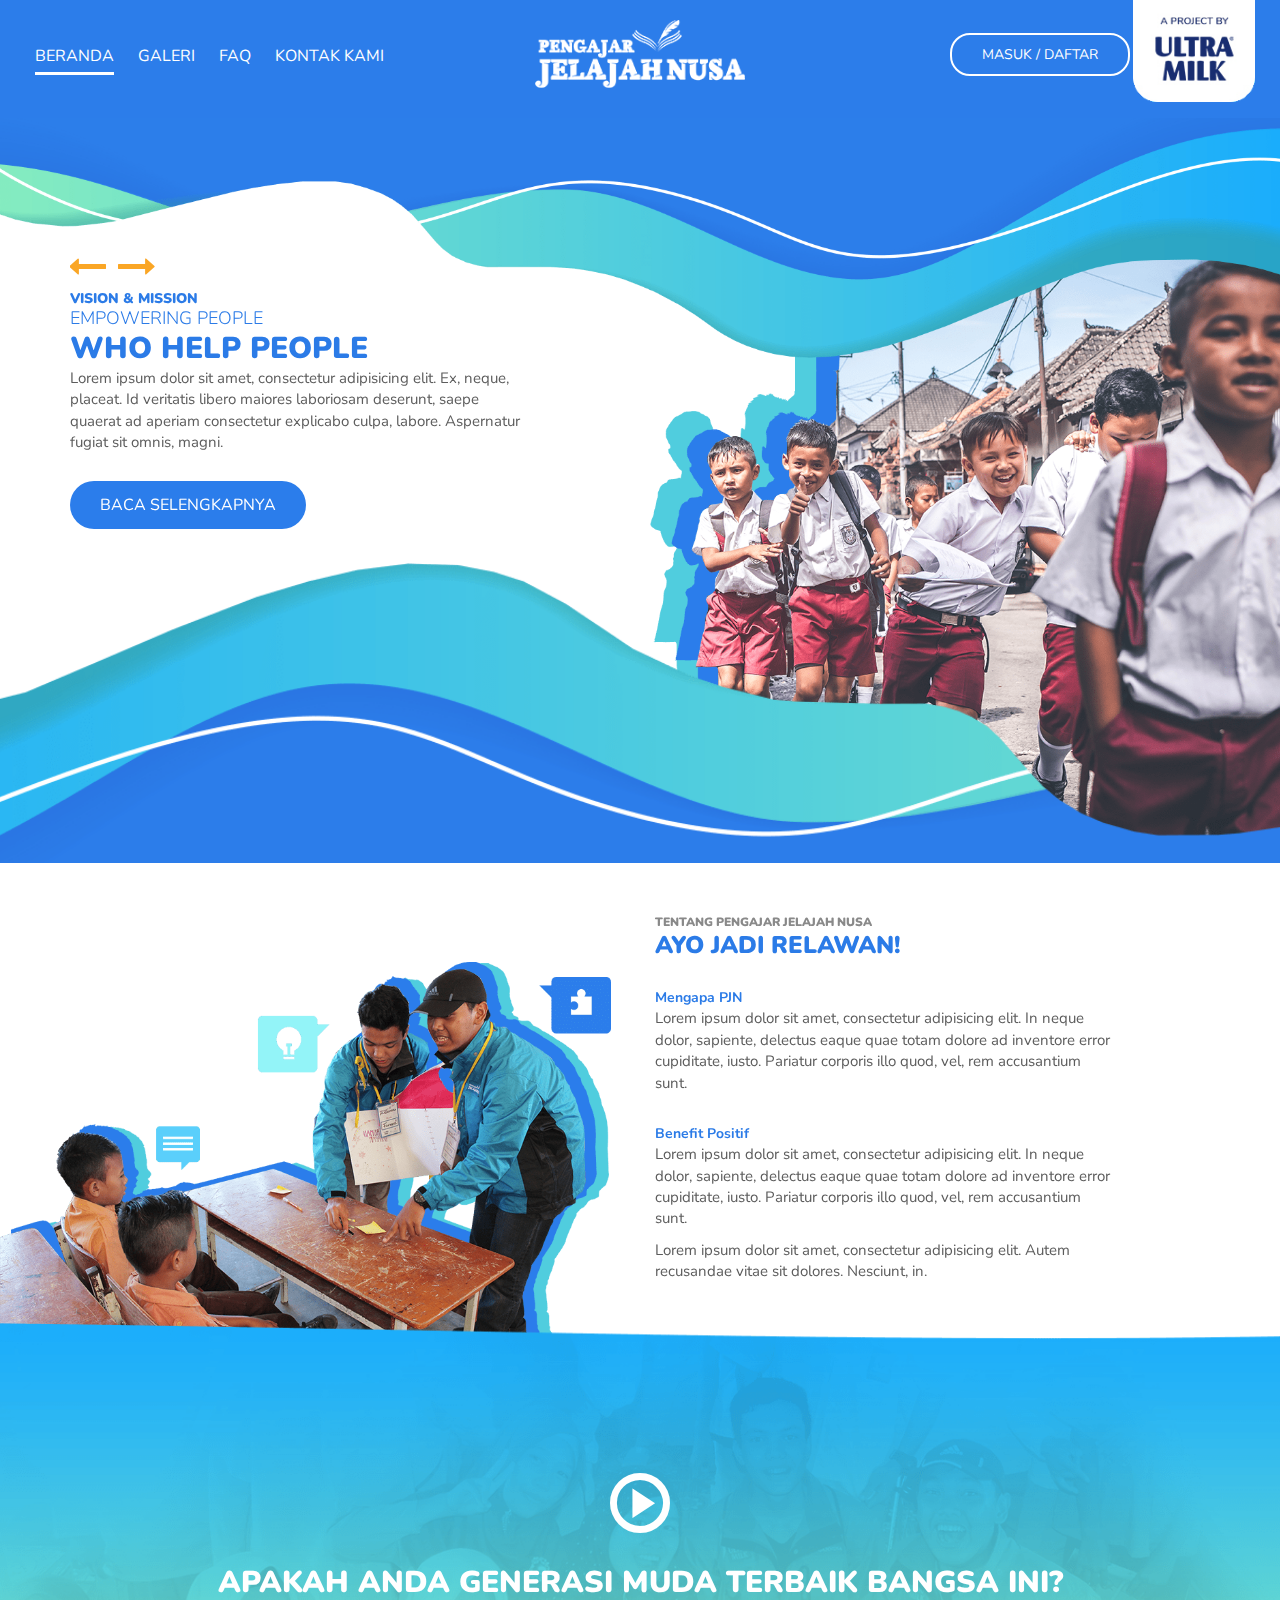
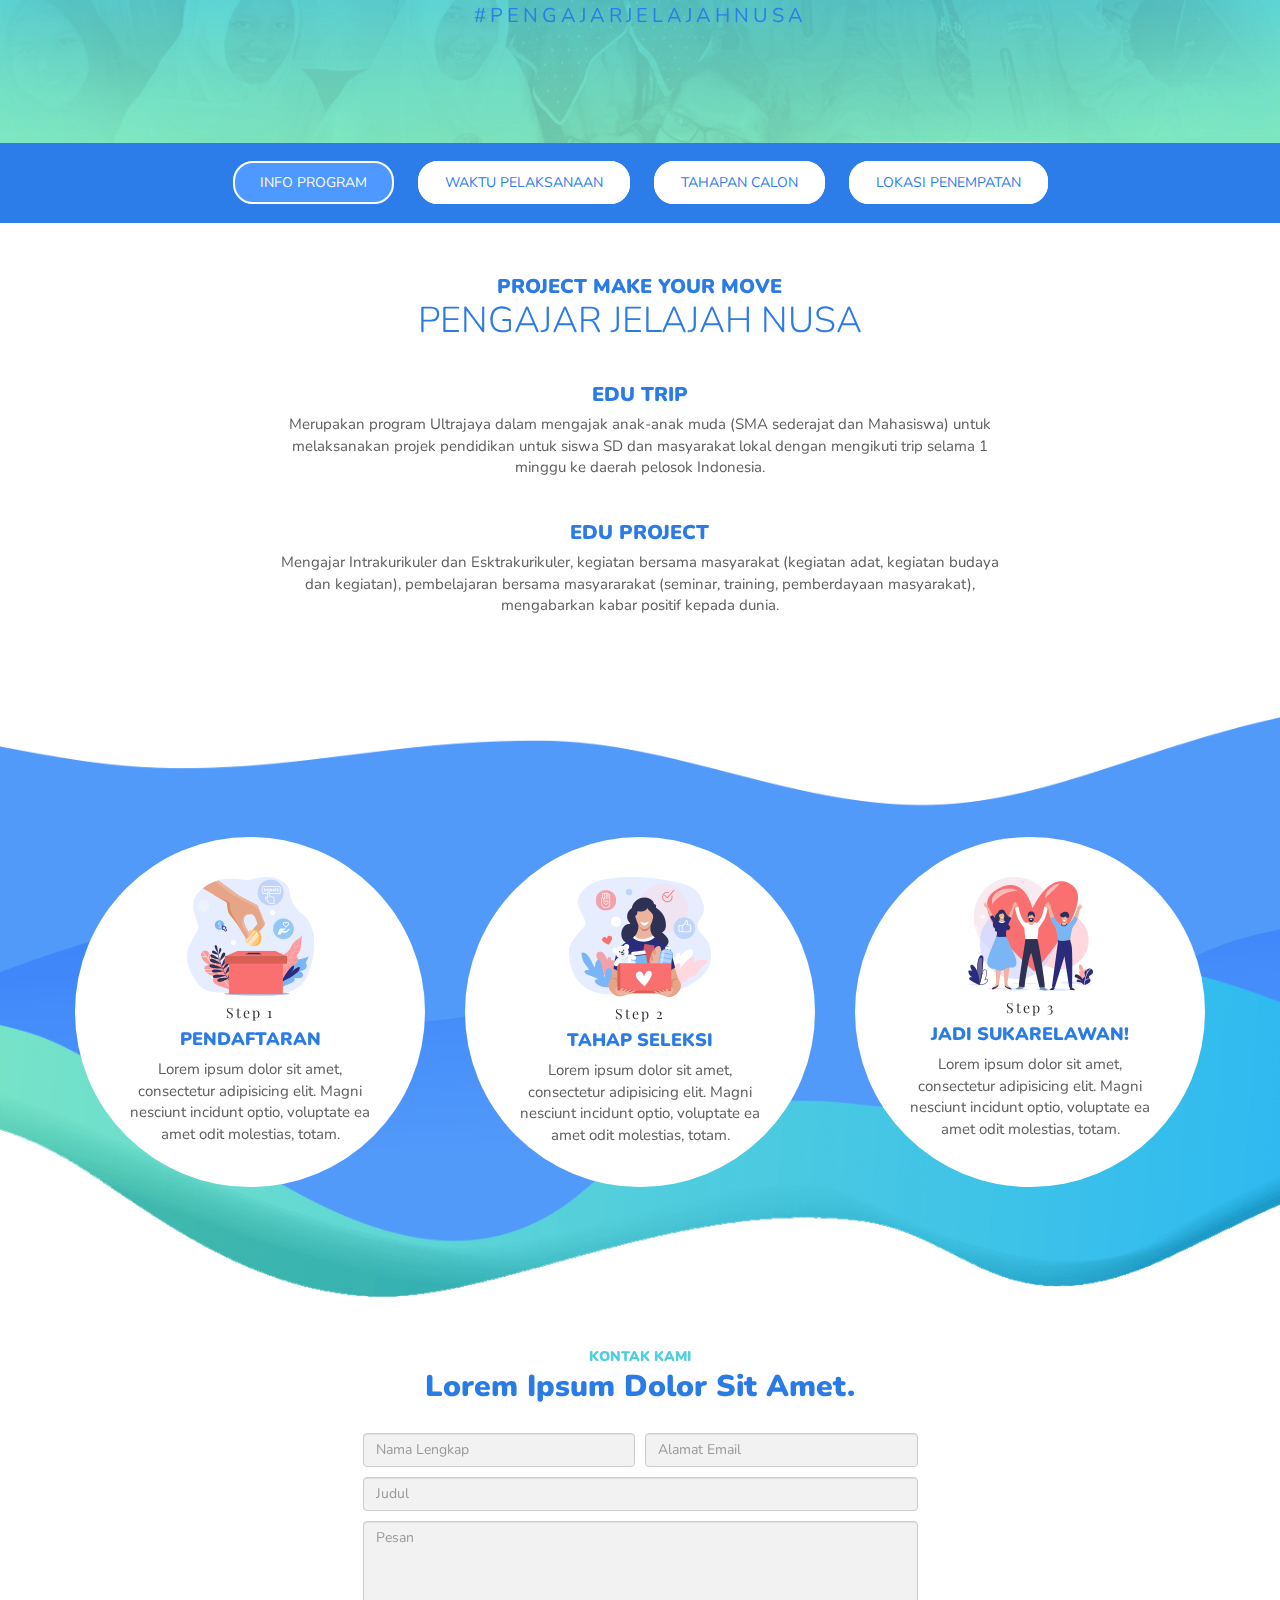
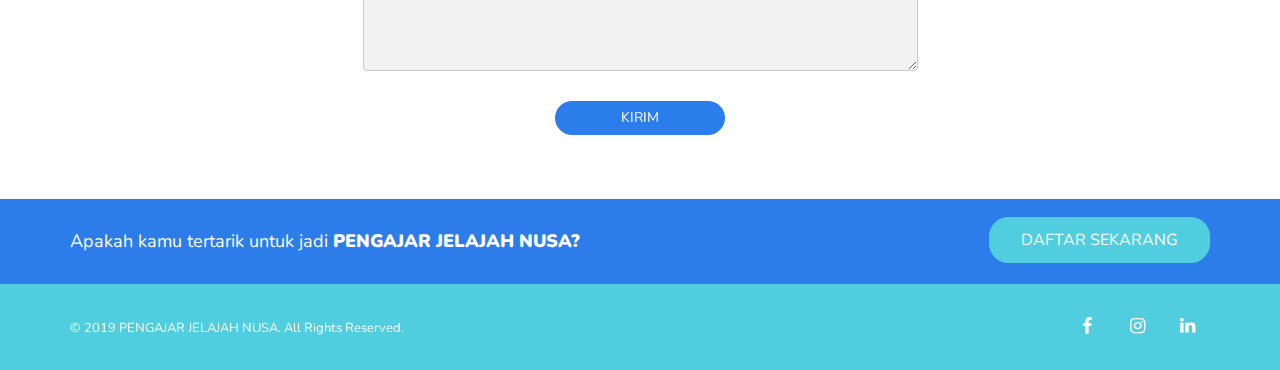
==== commit 7f09ebbb: "added various revisions" ====
--- a/index.html
+++ b/index.html
@@ -313,7 +313,7 @@
               <h3>Lorem ipsum dolor sit amet.</h3>
             </div>
             <div class="section__contact--form">
-              <form action="">
+              <form action="" onsubmit="openModal()">
                 <div class="row row-no-gutters">
                   <div class="col-xs-12 col-sm-6">
                     <input type="text" placeholder="Nama Lengkap"  class="form-control" required>
@@ -341,6 +341,15 @@
         </div>
       </div>
     </section>
+
+    <div class="modal fade" tabindex="-1" role="dialog" id="modal-thankyou">
+      <div class="modal-dialog" role="document">
+        <div class="modal-content">
+          <h3>Terima Kasih!</h3>
+          <p>Pesan kamu sudah terkirim! pesan kamu akan dibalas dalam hari kerja di jam 8 pagi - 5 sore.</p>
+        </div>
+      </div>
+    </div>
 
     <section class="section__register">
       <div class="container">
@@ -370,7 +379,7 @@
               </div>
               <div class="social__item">
                 <a href="" target="_blank">
-                  <i class="icon-twitter"></i>
+                  <i class="icon-instagram"></i>
                 </a>
               </div>
               <div class="social__item">
--- a/assets/css/style.css
+++ b/assets/css/style.css
@@ -1,2 +1,2 @@
-html{font-family:sans-serif;-ms-text-size-adjust:100%;-webkit-text-size-adjust:100%}body{margin:0}article,aside,details,figcaption,figure,footer,header,hgroup,main,menu,nav,section,summary{display:block}audio,canvas,progress,video{display:inline-block;vertical-align:baseline}audio:not([controls]){display:none;height:0}[hidden],template{display:none}a{background-color:transparent}a:active,a:hover{outline:0}abbr[title]{border-bottom:none;text-decoration:underline;-webkit-text-decoration:underline dotted;text-decoration:underline dotted}b,strong{font-weight:bold}dfn{font-style:italic}h1{font-size:2em;margin:0.67em 0}mark{background:#ff0;color:#000}small{font-size:80%}sub,sup{font-size:75%;line-height:0;position:relative;vertical-align:baseline}sup{top:-0.5em}sub{bottom:-0.25em}img{border:0}svg:not(:root){overflow:hidden}figure{margin:1em 40px}hr{box-sizing:content-box;height:0}pre{overflow:auto}code,kbd,pre,samp{font-family:monospace, monospace;font-size:1em}button,input,optgroup,select,textarea{color:inherit;font:inherit;margin:0}button{overflow:visible}button,select{text-transform:none}button,html input[type="button"],input[type="reset"],input[type="submit"]{-webkit-appearance:button;cursor:pointer}button[disabled],html input[disabled]{cursor:default}button::-moz-focus-inner,input::-moz-focus-inner{border:0;padding:0}input{line-height:normal}input[type="checkbox"],input[type="radio"]{box-sizing:border-box;padding:0}input[type="number"]::-webkit-inner-spin-button,input[type="number"]::-webkit-outer-spin-button{height:auto}input[type="search"]{-webkit-appearance:textfield;box-sizing:content-box}input[type="search"]::-webkit-search-cancel-button,input[type="search"]::-webkit-search-decoration{-webkit-appearance:none}fieldset{border:1px solid #c0c0c0;margin:0 2px;padding:0.35em 0.625em 0.75em}legend{border:0;padding:0}textarea{overflow:auto}optgroup{font-weight:bold}table{border-collapse:collapse;border-spacing:0}td,th{padding:0}*{box-sizing:border-box}*:before,*:after{box-sizing:border-box}html{font-size:10px;-webkit-tap-highlight-color:rgba(0,0,0,0)}body{font-family:"Helvetica Neue",Helvetica,Arial,sans-serif;font-size:14px;line-height:1.428571429;color:#333;background-color:#fff}input,button,select,textarea{font-family:inherit;font-size:inherit;line-height:inherit}a{color:#337ab7;text-decoration:none}a:hover,a:focus{color:#23527c;text-decoration:underline}a:focus{outline:5px auto -webkit-focus-ring-color;outline-offset:-2px}figure{margin:0}img{vertical-align:middle}.img-responsive{display:block;max-width:100%;height:auto}.img-rounded{border-radius:6px}.img-thumbnail{padding:4px;line-height:1.428571429;background-color:#fff;border:1px solid #ddd;border-radius:4px;-webkit-transition:all 0.2s ease-in-out;transition:all 0.2s ease-in-out;display:inline-block;max-width:100%;height:auto}.img-circle{border-radius:50%}hr{margin-top:20px;margin-bottom:20px;border:0;border-top:1px solid #eee}.sr-only{position:absolute;width:1px;height:1px;padding:0;margin:-1px;overflow:hidden;clip:rect(0, 0, 0, 0);border:0}.sr-only-focusable:active,.sr-only-focusable:focus{position:static;width:auto;height:auto;margin:0;overflow:visible;clip:auto}[role="button"]{cursor:pointer}h1,h2,h3,h4,h5,h6,.h1,.h2,.h3,.h4,.h5,.h6{font-family:inherit;font-weight:500;line-height:1.1;color:inherit}h1 small,h1 .small,h2 small,h2 .small,h3 small,h3 .small,h4 small,h4 .small,h5 small,h5 .small,h6 small,h6 .small,.h1 small,.h1 .small,.h2 small,.h2 .small,.h3 small,.h3 .small,.h4 small,.h4 .small,.h5 small,.h5 .small,.h6 small,.h6 .small{font-weight:400;line-height:1;color:#777}h1,.h1,h2,.h2,h3,.h3{margin-top:20px;margin-bottom:10px}h1 small,h1 .small,.h1 small,.h1 .small,h2 small,h2 .small,.h2 small,.h2 .small,h3 small,h3 .small,.h3 small,.h3 .small{font-size:65%}h4,.h4,h5,.h5,h6,.h6{margin-top:10px;margin-bottom:10px}h4 small,h4 .small,.h4 small,.h4 .small,h5 small,h5 .small,.h5 small,.h5 .small,h6 small,h6 .small,.h6 small,.h6 .small{font-size:75%}h1,.h1{font-size:36px}h2,.h2{font-size:30px}h3,.h3{font-size:24px}h4,.h4{font-size:18px}h5,.h5{font-size:14px}h6,.h6{font-size:12px}p{margin:0 0 10px}.lead{margin-bottom:20px;font-size:16px;font-weight:300;line-height:1.4}@media (min-width: 768px){.lead{font-size:21px}}small,.small{font-size:85%}mark,.mark{padding:.2em;background-color:#fcf8e3}.text-left{text-align:left}.text-right{text-align:right}.text-center{text-align:center}.text-justify{text-align:justify}.text-nowrap{white-space:nowrap}.text-lowercase{text-transform:lowercase}.text-uppercase,.initialism{text-transform:uppercase}.text-capitalize{text-transform:capitalize}.text-muted{color:#777}.text-primary{color:#337ab7}a.text-primary:hover,a.text-primary:focus{color:#286090}.text-success{color:#3c763d}a.text-success:hover,a.text-success:focus{color:#2b542c}.text-info{color:#31708f}a.text-info:hover,a.text-info:focus{color:#245269}.text-warning{color:#8a6d3b}a.text-warning:hover,a.text-warning:focus{color:#66512c}.text-danger{color:#a94442}a.text-danger:hover,a.text-danger:focus{color:#843534}.bg-primary{color:#fff}.bg-primary{background-color:#337ab7}a.bg-primary:hover,a.bg-primary:focus{background-color:#286090}.bg-success{background-color:#dff0d8}a.bg-success:hover,a.bg-success:focus{background-color:#c1e2b3}.bg-info{background-color:#d9edf7}a.bg-info:hover,a.bg-info:focus{background-color:#afd9ee}.bg-warning{background-color:#fcf8e3}a.bg-warning:hover,a.bg-warning:focus{background-color:#f7ecb5}.bg-danger{background-color:#f2dede}a.bg-danger:hover,a.bg-danger:focus{background-color:#e4b9b9}.page-header{padding-bottom:9px;margin:40px 0 20px;border-bottom:1px solid #eee}ul,ol{margin-top:0;margin-bottom:10px}ul ul,ul ol,ol ul,ol ol{margin-bottom:0}.list-unstyled{padding-left:0;list-style:none}.list-inline{padding-left:0;list-style:none;margin-left:-5px}.list-inline>li{display:inline-block;padding-right:5px;padding-left:5px}dl{margin-top:0;margin-bottom:20px}dt,dd{line-height:1.428571429}dt{font-weight:700}dd{margin-left:0}.dl-horizontal dd:before,.dl-horizontal dd:after{display:table;content:" "}.dl-horizontal dd:after{clear:both}@media (min-width: 768px){.dl-horizontal dt{float:left;width:160px;clear:left;text-align:right;overflow:hidden;text-overflow:ellipsis;white-space:nowrap}.dl-horizontal dd{margin-left:180px}}abbr[title],abbr[data-original-title]{cursor:help}.initialism{font-size:90%}blockquote{padding:10px 20px;margin:0 0 20px;font-size:17.5px;border-left:5px solid #eee}blockquote p:last-child,blockquote ul:last-child,blockquote ol:last-child{margin-bottom:0}blockquote footer,blockquote small,blockquote .small{display:block;font-size:80%;line-height:1.428571429;color:#777}blockquote footer:before,blockquote small:before,blockquote .small:before{content:"\2014 \00A0"}.blockquote-reverse,blockquote.pull-right{padding-right:15px;padding-left:0;text-align:right;border-right:5px solid #eee;border-left:0}.blockquote-reverse footer:before,.blockquote-reverse small:before,.blockquote-reverse .small:before,blockquote.pull-right footer:before,blockquote.pull-right small:before,blockquote.pull-right .small:before{content:""}.blockquote-reverse footer:after,.blockquote-reverse small:after,.blockquote-reverse .small:after,blockquote.pull-right footer:after,blockquote.pull-right small:after,blockquote.pull-right .small:after{content:"\00A0 \2014"}address{margin-bottom:20px;font-style:normal;line-height:1.428571429}.container{padding-right:15px;padding-left:15px;margin-right:auto;margin-left:auto}.container:before,.container:after{display:table;content:" "}.container:after{clear:both}@media (min-width: 768px){.container{width:750px}}@media (min-width: 992px){.container{width:970px}}@media (min-width: 1200px){.container{width:1170px}}.container-fluid{padding-right:15px;padding-left:15px;margin-right:auto;margin-left:auto}.container-fluid:before,.container-fluid:after{display:table;content:" "}.container-fluid:after{clear:both}.row{margin-right:-15px;margin-left:-15px}.row:before,.row:after{display:table;content:" "}.row:after{clear:both}.row-no-gutters{margin-right:0;margin-left:0}.row-no-gutters [class*="col-"]{padding-right:0;padding-left:0}.col-xs-1,.col-sm-1,.col-md-1,.col-lg-1,.col-xs-2,.col-sm-2,.col-md-2,.col-lg-2,.col-xs-3,.col-sm-3,.col-md-3,.col-lg-3,.col-xs-4,.col-sm-4,.col-md-4,.col-lg-4,.col-xs-5,.col-sm-5,.col-md-5,.col-lg-5,.col-xs-6,.col-sm-6,.col-md-6,.col-lg-6,.col-xs-7,.col-sm-7,.col-md-7,.col-lg-7,.col-xs-8,.col-sm-8,.col-md-8,.col-lg-8,.col-xs-9,.col-sm-9,.col-md-9,.col-lg-9,.col-xs-10,.col-sm-10,.col-md-10,.col-lg-10,.col-xs-11,.col-sm-11,.col-md-11,.col-lg-11,.col-xs-12,.col-sm-12,.col-md-12,.col-lg-12{position:relative;min-height:1px;padding-right:15px;padding-left:15px}.col-xs-1,.col-xs-2,.col-xs-3,.col-xs-4,.col-xs-5,.col-xs-6,.col-xs-7,.col-xs-8,.col-xs-9,.col-xs-10,.col-xs-11,.col-xs-12{float:left}.col-xs-1{width:8.3333333333%}.col-xs-2{width:16.6666666667%}.col-xs-3{width:25%}.col-xs-4{width:33.3333333333%}.col-xs-5{width:41.6666666667%}.col-xs-6{width:50%}.col-xs-7{width:58.3333333333%}.col-xs-8{width:66.6666666667%}.col-xs-9{width:75%}.col-xs-10{width:83.3333333333%}.col-xs-11{width:91.6666666667%}.col-xs-12{width:100%}.col-xs-pull-0{right:auto}.col-xs-pull-1{right:8.3333333333%}.col-xs-pull-2{right:16.6666666667%}.col-xs-pull-3{right:25%}.col-xs-pull-4{right:33.3333333333%}.col-xs-pull-5{right:41.6666666667%}.col-xs-pull-6{right:50%}.col-xs-pull-7{right:58.3333333333%}.col-xs-pull-8{right:66.6666666667%}.col-xs-pull-9{right:75%}.col-xs-pull-10{right:83.3333333333%}.col-xs-pull-11{right:91.6666666667%}.col-xs-pull-12{right:100%}.col-xs-push-0{left:auto}.col-xs-push-1{left:8.3333333333%}.col-xs-push-2{left:16.6666666667%}.col-xs-push-3{left:25%}.col-xs-push-4{left:33.3333333333%}.col-xs-push-5{left:41.6666666667%}.col-xs-push-6{left:50%}.col-xs-push-7{left:58.3333333333%}.col-xs-push-8{left:66.6666666667%}.col-xs-push-9{left:75%}.col-xs-push-10{left:83.3333333333%}.col-xs-push-11{left:91.6666666667%}.col-xs-push-12{left:100%}.col-xs-offset-0{margin-left:0%}.col-xs-offset-1{margin-left:8.3333333333%}.col-xs-offset-2{margin-left:16.6666666667%}.col-xs-offset-3{margin-left:25%}.col-xs-offset-4{margin-left:33.3333333333%}.col-xs-offset-5{margin-left:41.6666666667%}.col-xs-offset-6{margin-left:50%}.col-xs-offset-7{margin-left:58.3333333333%}.col-xs-offset-8{margin-left:66.6666666667%}.col-xs-offset-9{margin-left:75%}.col-xs-offset-10{margin-left:83.3333333333%}.col-xs-offset-11{margin-left:91.6666666667%}.col-xs-offset-12{margin-left:100%}@media (min-width: 768px){.col-sm-1,.col-sm-2,.col-sm-3,.col-sm-4,.col-sm-5,.col-sm-6,.col-sm-7,.col-sm-8,.col-sm-9,.col-sm-10,.col-sm-11,.col-sm-12{float:left}.col-sm-1{width:8.3333333333%}.col-sm-2{width:16.6666666667%}.col-sm-3{width:25%}.col-sm-4{width:33.3333333333%}.col-sm-5{width:41.6666666667%}.col-sm-6{width:50%}.col-sm-7{width:58.3333333333%}.col-sm-8{width:66.6666666667%}.col-sm-9{width:75%}.col-sm-10{width:83.3333333333%}.col-sm-11{width:91.6666666667%}.col-sm-12{width:100%}.col-sm-pull-0{right:auto}.col-sm-pull-1{right:8.3333333333%}.col-sm-pull-2{right:16.6666666667%}.col-sm-pull-3{right:25%}.col-sm-pull-4{right:33.3333333333%}.col-sm-pull-5{right:41.6666666667%}.col-sm-pull-6{right:50%}.col-sm-pull-7{right:58.3333333333%}.col-sm-pull-8{right:66.6666666667%}.col-sm-pull-9{right:75%}.col-sm-pull-10{right:83.3333333333%}.col-sm-pull-11{right:91.6666666667%}.col-sm-pull-12{right:100%}.col-sm-push-0{left:auto}.col-sm-push-1{left:8.3333333333%}.col-sm-push-2{left:16.6666666667%}.col-sm-push-3{left:25%}.col-sm-push-4{left:33.3333333333%}.col-sm-push-5{left:41.6666666667%}.col-sm-push-6{left:50%}.col-sm-push-7{left:58.3333333333%}.col-sm-push-8{left:66.6666666667%}.col-sm-push-9{left:75%}.col-sm-push-10{left:83.3333333333%}.col-sm-push-11{left:91.6666666667%}.col-sm-push-12{left:100%}.col-sm-offset-0{margin-left:0%}.col-sm-offset-1{margin-left:8.3333333333%}.col-sm-offset-2{margin-left:16.6666666667%}.col-sm-offset-3{margin-left:25%}.col-sm-offset-4{margin-left:33.3333333333%}.col-sm-offset-5{margin-left:41.6666666667%}.col-sm-offset-6{margin-left:50%}.col-sm-offset-7{margin-left:58.3333333333%}.col-sm-offset-8{margin-left:66.6666666667%}.col-sm-offset-9{margin-left:75%}.col-sm-offset-10{margin-left:83.3333333333%}.col-sm-offset-11{margin-left:91.6666666667%}.col-sm-offset-12{margin-left:100%}}@media (min-width: 992px){.col-md-1,.col-md-2,.col-md-3,.col-md-4,.col-md-5,.col-md-6,.col-md-7,.col-md-8,.col-md-9,.col-md-10,.col-md-11,.col-md-12{float:left}.col-md-1{width:8.3333333333%}.col-md-2{width:16.6666666667%}.col-md-3{width:25%}.col-md-4{width:33.3333333333%}.col-md-5{width:41.6666666667%}.col-md-6{width:50%}.col-md-7{width:58.3333333333%}.col-md-8{width:66.6666666667%}.col-md-9{width:75%}.col-md-10{width:83.3333333333%}.col-md-11{width:91.6666666667%}.col-md-12{width:100%}.col-md-pull-0{right:auto}.col-md-pull-1{right:8.3333333333%}.col-md-pull-2{right:16.6666666667%}.col-md-pull-3{right:25%}.col-md-pull-4{right:33.3333333333%}.col-md-pull-5{right:41.6666666667%}.col-md-pull-6{right:50%}.col-md-pull-7{right:58.3333333333%}.col-md-pull-8{right:66.6666666667%}.col-md-pull-9{right:75%}.col-md-pull-10{right:83.3333333333%}.col-md-pull-11{right:91.6666666667%}.col-md-pull-12{right:100%}.col-md-push-0{left:auto}.col-md-push-1{left:8.3333333333%}.col-md-push-2{left:16.6666666667%}.col-md-push-3{left:25%}.col-md-push-4{left:33.3333333333%}.col-md-push-5{left:41.6666666667%}.col-md-push-6{left:50%}.col-md-push-7{left:58.3333333333%}.col-md-push-8{left:66.6666666667%}.col-md-push-9{left:75%}.col-md-push-10{left:83.3333333333%}.col-md-push-11{left:91.6666666667%}.col-md-push-12{left:100%}.col-md-offset-0{margin-left:0%}.col-md-offset-1{margin-left:8.3333333333%}.col-md-offset-2{margin-left:16.6666666667%}.col-md-offset-3{margin-left:25%}.col-md-offset-4{margin-left:33.3333333333%}.col-md-offset-5{margin-left:41.6666666667%}.col-md-offset-6{margin-left:50%}.col-md-offset-7{margin-left:58.3333333333%}.col-md-offset-8{margin-left:66.6666666667%}.col-md-offset-9{margin-left:75%}.col-md-offset-10{margin-left:83.3333333333%}.col-md-offset-11{margin-left:91.6666666667%}.col-md-offset-12{margin-left:100%}}@media (min-width: 1200px){.col-lg-1,.col-lg-2,.col-lg-3,.col-lg-4,.col-lg-5,.col-lg-6,.col-lg-7,.col-lg-8,.col-lg-9,.col-lg-10,.col-lg-11,.col-lg-12{float:left}.col-lg-1{width:8.3333333333%}.col-lg-2{width:16.6666666667%}.col-lg-3{width:25%}.col-lg-4{width:33.3333333333%}.col-lg-5{width:41.6666666667%}.col-lg-6{width:50%}.col-lg-7{width:58.3333333333%}.col-lg-8{width:66.6666666667%}.col-lg-9{width:75%}.col-lg-10{width:83.3333333333%}.col-lg-11{width:91.6666666667%}.col-lg-12{width:100%}.col-lg-pull-0{right:auto}.col-lg-pull-1{right:8.3333333333%}.col-lg-pull-2{right:16.6666666667%}.col-lg-pull-3{right:25%}.col-lg-pull-4{right:33.3333333333%}.col-lg-pull-5{right:41.6666666667%}.col-lg-pull-6{right:50%}.col-lg-pull-7{right:58.3333333333%}.col-lg-pull-8{right:66.6666666667%}.col-lg-pull-9{right:75%}.col-lg-pull-10{right:83.3333333333%}.col-lg-pull-11{right:91.6666666667%}.col-lg-pull-12{right:100%}.col-lg-push-0{left:auto}.col-lg-push-1{left:8.3333333333%}.col-lg-push-2{left:16.6666666667%}.col-lg-push-3{left:25%}.col-lg-push-4{left:33.3333333333%}.col-lg-push-5{left:41.6666666667%}.col-lg-push-6{left:50%}.col-lg-push-7{left:58.3333333333%}.col-lg-push-8{left:66.6666666667%}.col-lg-push-9{left:75%}.col-lg-push-10{left:83.3333333333%}.col-lg-push-11{left:91.6666666667%}.col-lg-push-12{left:100%}.col-lg-offset-0{margin-left:0%}.col-lg-offset-1{margin-left:8.3333333333%}.col-lg-offset-2{margin-left:16.6666666667%}.col-lg-offset-3{margin-left:25%}.col-lg-offset-4{margin-left:33.3333333333%}.col-lg-offset-5{margin-left:41.6666666667%}.col-lg-offset-6{margin-left:50%}.col-lg-offset-7{margin-left:58.3333333333%}.col-lg-offset-8{margin-left:66.6666666667%}.col-lg-offset-9{margin-left:75%}.col-lg-offset-10{margin-left:83.3333333333%}.col-lg-offset-11{margin-left:91.6666666667%}.col-lg-offset-12{margin-left:100%}}fieldset{min-width:0;padding:0;margin:0;border:0}legend{display:block;width:100%;padding:0;margin-bottom:20px;font-size:21px;line-height:inherit;color:#333;border:0;border-bottom:1px solid #e5e5e5}label{display:inline-block;max-width:100%;margin-bottom:5px;font-weight:700}input[type="search"]{box-sizing:border-box;-webkit-appearance:none;-moz-appearance:none;appearance:none}input[type="radio"],input[type="checkbox"]{margin:4px 0 0;margin-top:1px \9;line-height:normal}input[type="radio"][disabled],input[type="radio"].disabled,fieldset[disabled] input[type="radio"],input[type="checkbox"][disabled],input[type="checkbox"].disabled,fieldset[disabled] input[type="checkbox"]{cursor:not-allowed}input[type="file"]{display:block}input[type="range"]{display:block;width:100%}select[multiple],select[size]{height:auto}input[type="file"]:focus,input[type="radio"]:focus,input[type="checkbox"]:focus{outline:5px auto -webkit-focus-ring-color;outline-offset:-2px}output{display:block;padding-top:7px;font-size:14px;line-height:1.428571429;color:#555}.form-control{display:block;width:100%;height:34px;padding:6px 12px;font-size:14px;line-height:1.428571429;color:#555;background-color:#fff;background-image:none;border:1px solid #ccc;border-radius:4px;box-shadow:inset 0 1px 1px rgba(0,0,0,0.075);-webkit-transition:border-color ease-in-out 0.15s,box-shadow ease-in-out 0.15s;transition:border-color ease-in-out 0.15s,box-shadow ease-in-out 0.15s}.form-control:focus{border-color:#66afe9;outline:0;box-shadow:inset 0 1px 1px rgba(0,0,0,0.075),0 0 8px rgba(102,175,233,0.6)}.form-control::-moz-placeholder{color:#999;opacity:1}.form-control:-ms-input-placeholder{color:#999}.form-control::-webkit-input-placeholder{color:#999}.form-control::-ms-expand{background-color:transparent;border:0}.form-control[disabled],.form-control[readonly],fieldset[disabled] .form-control{background-color:#eee;opacity:1}.form-control[disabled],fieldset[disabled] .form-control{cursor:not-allowed}textarea.form-control{height:auto}@media screen and (-webkit-min-device-pixel-ratio: 0){input[type="date"].form-control,input[type="time"].form-control,input[type="datetime-local"].form-control,input[type="month"].form-control{line-height:34px}input[type="date"].input-sm,.input-group-sm input[type="date"],input[type="time"].input-sm,.input-group-sm input[type="time"],input[type="datetime-local"].input-sm,.input-group-sm input[type="datetime-local"],input[type="month"].input-sm,.input-group-sm input[type="month"]{line-height:30px}input[type="date"].input-lg,.input-group-lg input[type="date"],input[type="time"].input-lg,.input-group-lg input[type="time"],input[type="datetime-local"].input-lg,.input-group-lg input[type="datetime-local"],input[type="month"].input-lg,.input-group-lg input[type="month"]{line-height:46px}}.form-group{margin-bottom:15px}.radio,.checkbox{position:relative;display:block;margin-top:10px;margin-bottom:10px}.radio.disabled label,fieldset[disabled] .radio label,.checkbox.disabled label,fieldset[disabled] .checkbox label{cursor:not-allowed}.radio label,.checkbox label{min-height:20px;padding-left:20px;margin-bottom:0;font-weight:400;cursor:pointer}.radio input[type="radio"],.radio-inline input[type="radio"],.checkbox input[type="checkbox"],.checkbox-inline input[type="checkbox"]{position:absolute;margin-top:4px \9;margin-left:-20px}.radio+.radio,.checkbox+.checkbox{margin-top:-5px}.radio-inline,.checkbox-inline{position:relative;display:inline-block;padding-left:20px;margin-bottom:0;font-weight:400;vertical-align:middle;cursor:pointer}.radio-inline.disabled,fieldset[disabled] .radio-inline,.checkbox-inline.disabled,fieldset[disabled] .checkbox-inline{cursor:not-allowed}.radio-inline+.radio-inline,.checkbox-inline+.checkbox-inline{margin-top:0;margin-left:10px}.form-control-static{min-height:34px;padding-top:7px;padding-bottom:7px;margin-bottom:0}.form-control-static.input-lg,.form-control-static.input-sm{padding-right:0;padding-left:0}.input-sm{height:30px;padding:5px 10px;font-size:12px;line-height:1.5;border-radius:3px}select.input-sm{height:30px;line-height:30px}textarea.input-sm,select[multiple].input-sm{height:auto}.form-group-sm .form-control{height:30px;padding:5px 10px;font-size:12px;line-height:1.5;border-radius:3px}.form-group-sm select.form-control{height:30px;line-height:30px}.form-group-sm textarea.form-control,.form-group-sm select[multiple].form-control{height:auto}.form-group-sm .form-control-static{height:30px;min-height:32px;padding:6px 10px;font-size:12px;line-height:1.5}.input-lg{height:46px;padding:10px 16px;font-size:18px;line-height:1.3333333;border-radius:6px}select.input-lg{height:46px;line-height:46px}textarea.input-lg,select[multiple].input-lg{height:auto}.form-group-lg .form-control{height:46px;padding:10px 16px;font-size:18px;line-height:1.3333333;border-radius:6px}.form-group-lg select.form-control{height:46px;line-height:46px}.form-group-lg textarea.form-control,.form-group-lg select[multiple].form-control{height:auto}.form-group-lg .form-control-static{height:46px;min-height:38px;padding:11px 16px;font-size:18px;line-height:1.3333333}.has-feedback{position:relative}.has-feedback .form-control{padding-right:42.5px}.form-control-feedback{position:absolute;top:0;right:0;z-index:2;display:block;width:34px;height:34px;line-height:34px;text-align:center;pointer-events:none}.input-lg+.form-control-feedback,.input-group-lg+.form-control-feedback,.form-group-lg .form-control+.form-control-feedback{width:46px;height:46px;line-height:46px}.input-sm+.form-control-feedback,.input-group-sm+.form-control-feedback,.form-group-sm .form-control+.form-control-feedback{width:30px;height:30px;line-height:30px}.has-success .help-block,.has-success .control-label,.has-success .radio,.has-success .checkbox,.has-success .radio-inline,.has-success .checkbox-inline,.has-success.radio label,.has-success.checkbox label,.has-success.radio-inline label,.has-success.checkbox-inline label{color:#3c763d}.has-success .form-control{border-color:#3c763d;box-shadow:inset 0 1px 1px rgba(0,0,0,0.075)}.has-success .form-control:focus{border-color:#2b542c;box-shadow:inset 0 1px 1px rgba(0,0,0,0.075),0 0 6px #67b168}.has-success .input-group-addon{color:#3c763d;background-color:#dff0d8;border-color:#3c763d}.has-success .form-control-feedback{color:#3c763d}.has-warning .help-block,.has-warning .control-label,.has-warning .radio,.has-warning .checkbox,.has-warning .radio-inline,.has-warning .checkbox-inline,.has-warning.radio label,.has-warning.checkbox label,.has-warning.radio-inline label,.has-warning.checkbox-inline label{color:#8a6d3b}.has-warning .form-control{border-color:#8a6d3b;box-shadow:inset 0 1px 1px rgba(0,0,0,0.075)}.has-warning .form-control:focus{border-color:#66512c;box-shadow:inset 0 1px 1px rgba(0,0,0,0.075),0 0 6px #c0a16b}.has-warning .input-group-addon{color:#8a6d3b;background-color:#fcf8e3;border-color:#8a6d3b}.has-warning .form-control-feedback{color:#8a6d3b}.has-error .help-block,.has-error .control-label,.has-error .radio,.has-error .checkbox,.has-error .radio-inline,.has-error .checkbox-inline,.has-error.radio label,.has-error.checkbox label,.has-error.radio-inline label,.has-error.checkbox-inline label{color:#a94442}.has-error .form-control{border-color:#a94442;box-shadow:inset 0 1px 1px rgba(0,0,0,0.075)}.has-error .form-control:focus{border-color:#843534;box-shadow:inset 0 1px 1px rgba(0,0,0,0.075),0 0 6px #ce8483}.has-error .input-group-addon{color:#a94442;background-color:#f2dede;border-color:#a94442}.has-error .form-control-feedback{color:#a94442}.has-feedback label ~ .form-control-feedback{top:25px}.has-feedback label.sr-only ~ .form-control-feedback{top:0}.help-block{display:block;margin-top:5px;margin-bottom:10px;color:#737373}@media (min-width: 768px){.form-inline .form-group{display:inline-block;margin-bottom:0;vertical-align:middle}.form-inline .form-control{display:inline-block;width:auto;vertical-align:middle}.form-inline .form-control-static{display:inline-block}.form-inline .input-group{display:inline-table;vertical-align:middle}.form-inline .input-group .input-group-addon,.form-inline .input-group .input-group-btn,.form-inline .input-group .form-control{width:auto}.form-inline .input-group>.form-control{width:100%}.form-inline .control-label{margin-bottom:0;vertical-align:middle}.form-inline .radio,.form-inline .checkbox{display:inline-block;margin-top:0;margin-bottom:0;vertical-align:middle}.form-inline .radio label,.form-inline .checkbox label{padding-left:0}.form-inline .radio input[type="radio"],.form-inline .checkbox input[type="checkbox"]{position:relative;margin-left:0}.form-inline .has-feedback .form-control-feedback{top:0}}.form-horizontal .radio,.form-horizontal .checkbox,.form-horizontal .radio-inline,.form-horizontal .checkbox-inline{padding-top:7px;margin-top:0;margin-bottom:0}.form-horizontal .radio,.form-horizontal .checkbox{min-height:27px}.form-horizontal .form-group{margin-right:-15px;margin-left:-15px}.form-horizontal .form-group:before,.form-horizontal .form-group:after{display:table;content:" "}.form-horizontal .form-group:after{clear:both}@media (min-width: 768px){.form-horizontal .control-label{padding-top:7px;margin-bottom:0;text-align:right}}.form-horizontal .has-feedback .form-control-feedback{right:15px}@media (min-width: 768px){.form-horizontal .form-group-lg .control-label{padding-top:11px;font-size:18px}}@media (min-width: 768px){.form-horizontal .form-group-sm .control-label{padding-top:6px;font-size:12px}}.btn{display:inline-block;margin-bottom:0;font-weight:normal;text-align:center;white-space:nowrap;vertical-align:middle;touch-action:manipulation;cursor:pointer;background-image:none;border:1px solid transparent;padding:6px 12px;font-size:14px;line-height:1.428571429;border-radius:4px;-webkit-user-select:none;-moz-user-select:none;-ms-user-select:none;user-select:none}.btn:focus,.btn.focus,.btn:active:focus,.btn:active.focus,.btn.active:focus,.btn.active.focus{outline:5px auto -webkit-focus-ring-color;outline-offset:-2px}.btn:hover,.btn:focus,.btn.focus{color:#333;text-decoration:none}.btn:active,.btn.active{background-image:none;outline:0;box-shadow:inset 0 3px 5px rgba(0,0,0,0.125)}.btn.disabled,.btn[disabled],fieldset[disabled] .btn{cursor:not-allowed;filter:alpha(opacity=65);opacity:.65;box-shadow:none}a.btn.disabled,fieldset[disabled] a.btn{pointer-events:none}.btn-default{color:#333;background-color:#fff;border-color:#ccc}.btn-default:focus,.btn-default.focus{color:#333;background-color:#e6e5e5;border-color:#8c8c8c}.btn-default:hover{color:#333;background-color:#e6e5e5;border-color:#adadad}.btn-default:active,.btn-default.active,.open>.btn-default.dropdown-toggle{color:#333;background-color:#e6e5e5;background-image:none;border-color:#adadad}.btn-default:active:hover,.btn-default:active:focus,.btn-default:active.focus,.btn-default.active:hover,.btn-default.active:focus,.btn-default.active.focus,.open>.btn-default.dropdown-toggle:hover,.open>.btn-default.dropdown-toggle:focus,.open>.btn-default.dropdown-toggle.focus{color:#333;background-color:#d4d4d4;border-color:#8c8c8c}.btn-default.disabled:hover,.btn-default.disabled:focus,.btn-default.disabled.focus,.btn-default[disabled]:hover,.btn-default[disabled]:focus,.btn-default[disabled].focus,fieldset[disabled] .btn-default:hover,fieldset[disabled] .btn-default:focus,fieldset[disabled] .btn-default.focus{background-color:#fff;border-color:#ccc}.btn-default .badge{color:#fff;background-color:#333}.btn-primary{color:#fff;background-color:#337ab7;border-color:#2e6da4}.btn-primary:focus,.btn-primary.focus{color:#fff;background-color:#286090;border-color:#122b40}.btn-primary:hover{color:#fff;background-color:#286090;border-color:#204d74}.btn-primary:active,.btn-primary.active,.open>.btn-primary.dropdown-toggle{color:#fff;background-color:#286090;background-image:none;border-color:#204d74}.btn-primary:active:hover,.btn-primary:active:focus,.btn-primary:active.focus,.btn-primary.active:hover,.btn-primary.active:focus,.btn-primary.active.focus,.open>.btn-primary.dropdown-toggle:hover,.open>.btn-primary.dropdown-toggle:focus,.open>.btn-primary.dropdown-toggle.focus{color:#fff;background-color:#204d74;border-color:#122b40}.btn-primary.disabled:hover,.btn-primary.disabled:focus,.btn-primary.disabled.focus,.btn-primary[disabled]:hover,.btn-primary[disabled]:focus,.btn-primary[disabled].focus,fieldset[disabled] .btn-primary:hover,fieldset[disabled] .btn-primary:focus,fieldset[disabled] .btn-primary.focus{background-color:#337ab7;border-color:#2e6da4}.btn-primary .badge{color:#337ab7;background-color:#fff}.btn-success{color:#fff;background-color:#5cb85c;border-color:#4cae4c}.btn-success:focus,.btn-success.focus{color:#fff;background-color:#449d44;border-color:#255625}.btn-success:hover{color:#fff;background-color:#449d44;border-color:#398439}.btn-success:active,.btn-success.active,.open>.btn-success.dropdown-toggle{color:#fff;background-color:#449d44;background-image:none;border-color:#398439}.btn-success:active:hover,.btn-success:active:focus,.btn-success:active.focus,.btn-success.active:hover,.btn-success.active:focus,.btn-success.active.focus,.open>.btn-success.dropdown-toggle:hover,.open>.btn-success.dropdown-toggle:focus,.open>.btn-success.dropdown-toggle.focus{color:#fff;background-color:#398439;border-color:#255625}.btn-success.disabled:hover,.btn-success.disabled:focus,.btn-success.disabled.focus,.btn-success[disabled]:hover,.btn-success[disabled]:focus,.btn-success[disabled].focus,fieldset[disabled] .btn-success:hover,fieldset[disabled] .btn-success:focus,fieldset[disabled] .btn-success.focus{background-color:#5cb85c;border-color:#4cae4c}.btn-success .badge{color:#5cb85c;background-color:#fff}.btn-info{color:#fff;background-color:#5bc0de;border-color:#46b8da}.btn-info:focus,.btn-info.focus{color:#fff;background-color:#31b0d5;border-color:#1b6d85}.btn-info:hover{color:#fff;background-color:#31b0d5;border-color:#269abc}.btn-info:active,.btn-info.active,.open>.btn-info.dropdown-toggle{color:#fff;background-color:#31b0d5;background-image:none;border-color:#269abc}.btn-info:active:hover,.btn-info:active:focus,.btn-info:active.focus,.btn-info.active:hover,.btn-info.active:focus,.btn-info.active.focus,.open>.btn-info.dropdown-toggle:hover,.open>.btn-info.dropdown-toggle:focus,.open>.btn-info.dropdown-toggle.focus{color:#fff;background-color:#269abc;border-color:#1b6d85}.btn-info.disabled:hover,.btn-info.disabled:focus,.btn-info.disabled.focus,.btn-info[disabled]:hover,.btn-info[disabled]:focus,.btn-info[disabled].focus,fieldset[disabled] .btn-info:hover,fieldset[disabled] .btn-info:focus,fieldset[disabled] .btn-info.focus{background-color:#5bc0de;border-color:#46b8da}.btn-info .badge{color:#5bc0de;background-color:#fff}.btn-warning{color:#fff;background-color:#f0ad4e;border-color:#eea236}.btn-warning:focus,.btn-warning.focus{color:#fff;background-color:#ec971f;border-color:#985f0d}.btn-warning:hover{color:#fff;background-color:#ec971f;border-color:#d58512}.btn-warning:active,.btn-warning.active,.open>.btn-warning.dropdown-toggle{color:#fff;background-color:#ec971f;background-image:none;border-color:#d58512}.btn-warning:active:hover,.btn-warning:active:focus,.btn-warning:active.focus,.btn-warning.active:hover,.btn-warning.active:focus,.btn-warning.active.focus,.open>.btn-warning.dropdown-toggle:hover,.open>.btn-warning.dropdown-toggle:focus,.open>.btn-warning.dropdown-toggle.focus{color:#fff;background-color:#d58512;border-color:#985f0d}.btn-warning.disabled:hover,.btn-warning.disabled:focus,.btn-warning.disabled.focus,.btn-warning[disabled]:hover,.btn-warning[disabled]:focus,.btn-warning[disabled].focus,fieldset[disabled] .btn-warning:hover,fieldset[disabled] .btn-warning:focus,fieldset[disabled] .btn-warning.focus{background-color:#f0ad4e;border-color:#eea236}.btn-warning .badge{color:#f0ad4e;background-color:#fff}.btn-danger{color:#fff;background-color:#d9534f;border-color:#d43f3a}.btn-danger:focus,.btn-danger.focus{color:#fff;background-color:#c9302c;border-color:#761c19}.btn-danger:hover{color:#fff;background-color:#c9302c;border-color:#ac2925}.btn-danger:active,.btn-danger.active,.open>.btn-danger.dropdown-toggle{color:#fff;background-color:#c9302c;background-image:none;border-color:#ac2925}.btn-danger:active:hover,.btn-danger:active:focus,.btn-danger:active.focus,.btn-danger.active:hover,.btn-danger.active:focus,.btn-danger.active.focus,.open>.btn-danger.dropdown-toggle:hover,.open>.btn-danger.dropdown-toggle:focus,.open>.btn-danger.dropdown-toggle.focus{color:#fff;background-color:#ac2925;border-color:#761c19}.btn-danger.disabled:hover,.btn-danger.disabled:focus,.btn-danger.disabled.focus,.btn-danger[disabled]:hover,.btn-danger[disabled]:focus,.btn-danger[disabled].focus,fieldset[disabled] .btn-danger:hover,fieldset[disabled] .btn-danger:focus,fieldset[disabled] .btn-danger.focus{background-color:#d9534f;border-color:#d43f3a}.btn-danger .badge{color:#d9534f;background-color:#fff}.btn-link{font-weight:400;color:#337ab7;border-radius:0}.btn-link,.btn-link:active,.btn-link.active,.btn-link[disabled],fieldset[disabled] .btn-link{background-color:transparent;box-shadow:none}.btn-link,.btn-link:hover,.btn-link:focus,.btn-link:active{border-color:transparent}.btn-link:hover,.btn-link:focus{color:#23527c;text-decoration:underline;background-color:transparent}.btn-link[disabled]:hover,.btn-link[disabled]:focus,fieldset[disabled] .btn-link:hover,fieldset[disabled] .btn-link:focus{color:#777;text-decoration:none}.btn-lg{padding:10px 16px;font-size:18px;line-height:1.3333333;border-radius:6px}.btn-sm{padding:5px 10px;font-size:12px;line-height:1.5;border-radius:3px}.btn-xs{padding:1px 5px;font-size:12px;line-height:1.5;border-radius:3px}.btn-block{display:block;width:100%}.btn-block+.btn-block{margin-top:5px}input[type="submit"].btn-block,input[type="reset"].btn-block,input[type="button"].btn-block{width:100%}.fade{opacity:0;-webkit-transition:opacity 0.15s linear;transition:opacity 0.15s linear}.fade.in{opacity:1}.collapse{display:none}.collapse.in{display:block}tr.collapse.in{display:table-row}tbody.collapse.in{display:table-row-group}.collapsing{position:relative;height:0;overflow:hidden;-webkit-transition-property:height,visibility;transition-property:height,visibility;-webkit-transition-duration:0.35s;transition-duration:0.35s;-webkit-transition-timing-function:ease;transition-timing-function:ease}.nav{padding-left:0;margin-bottom:0;list-style:none}.nav:before,.nav:after{display:table;content:" "}.nav:after{clear:both}.nav>li{position:relative;display:block}.nav>li>a{position:relative;display:block;padding:10px 15px}.nav>li>a:hover,.nav>li>a:focus{text-decoration:none;background-color:#eee}.nav>li.disabled>a{color:#777}.nav>li.disabled>a:hover,.nav>li.disabled>a:focus{color:#777;text-decoration:none;cursor:not-allowed;background-color:transparent}.nav .open>a,.nav .open>a:hover,.nav .open>a:focus{background-color:#eee;border-color:#337ab7}.nav .nav-divider{height:1px;margin:9px 0;overflow:hidden;background-color:#e5e5e5}.nav>li>a>img{max-width:none}.nav-tabs{border-bottom:1px solid #ddd}.nav-tabs>li{float:left;margin-bottom:-1px}.nav-tabs>li>a{margin-right:2px;line-height:1.428571429;border:1px solid transparent;border-radius:4px 4px 0 0}.nav-tabs>li>a:hover{border-color:#eee #eee #ddd}.nav-tabs>li.active>a,.nav-tabs>li.active>a:hover,.nav-tabs>li.active>a:focus{color:#555;cursor:default;background-color:#fff;border:1px solid #ddd;border-bottom-color:transparent}.nav-pills>li{float:left}.nav-pills>li>a{border-radius:4px}.nav-pills>li+li{margin-left:2px}.nav-pills>li.active>a,.nav-pills>li.active>a:hover,.nav-pills>li.active>a:focus{color:#fff;background-color:#337ab7}.nav-stacked>li{float:none}.nav-stacked>li+li{margin-top:2px;margin-left:0}.nav-justified,.nav-tabs.nav-justified{width:100%}.nav-justified>li,.nav-tabs.nav-justified>li{float:none}.nav-justified>li>a,.nav-tabs.nav-justified>li>a{margin-bottom:5px;text-align:center}.nav-justified>.dropdown .dropdown-menu{top:auto;left:auto}@media (min-width: 768px){.nav-justified>li,.nav-tabs.nav-justified>li{display:table-cell;width:1%}.nav-justified>li>a,.nav-tabs.nav-justified>li>a{margin-bottom:0}}.nav-tabs-justified,.nav-tabs.nav-justified{border-bottom:0}.nav-tabs-justified>li>a,.nav-tabs.nav-justified>li>a{margin-right:0;border-radius:4px}.nav-tabs-justified>.active>a,.nav-tabs.nav-justified>.active>a,.nav-tabs-justified>.active>a:hover,.nav-tabs.nav-justified>.active>a:hover,.nav-tabs-justified>.active>a:focus,.nav-tabs.nav-justified>.active>a:focus{border:1px solid #ddd}@media (min-width: 768px){.nav-tabs-justified>li>a,.nav-tabs.nav-justified>li>a{border-bottom:1px solid #ddd;border-radius:4px 4px 0 0}.nav-tabs-justified>.active>a,.nav-tabs.nav-justified>.active>a,.nav-tabs-justified>.active>a:hover,.nav-tabs.nav-justified>.active>a:hover,.nav-tabs-justified>.active>a:focus,.nav-tabs.nav-justified>.active>a:focus{border-bottom-color:#fff}}.tab-content>.tab-pane{display:none}.tab-content>.active{display:block}.nav-tabs .dropdown-menu{margin-top:-1px;border-top-left-radius:0;border-top-right-radius:0}.modal-open{overflow:hidden}.modal{position:fixed;top:0;right:0;bottom:0;left:0;z-index:1050;display:none;overflow:hidden;-webkit-overflow-scrolling:touch;outline:0}.modal.fade .modal-dialog{-webkit-transform:translate(0, -25%);transform:translate(0, -25%);-webkit-transition:-webkit-transform 0.3s ease-out;transition:-webkit-transform 0.3s ease-out;transition:transform 0.3s ease-out;transition:transform 0.3s ease-out, -webkit-transform 0.3s ease-out}.modal.in .modal-dialog{-webkit-transform:translate(0, 0);transform:translate(0, 0)}.modal-open .modal{overflow-x:hidden;overflow-y:auto}.modal-dialog{position:relative;width:auto;margin:10px}.modal-content{position:relative;background-color:#fff;background-clip:padding-box;border:1px solid #999;border:1px solid rgba(0,0,0,0.2);border-radius:6px;box-shadow:0 3px 9px rgba(0,0,0,0.5);outline:0}.modal-backdrop{position:fixed;top:0;right:0;bottom:0;left:0;z-index:1040;background-color:#000}.modal-backdrop.fade{filter:alpha(opacity=0);opacity:0}.modal-backdrop.in{filter:alpha(opacity=50);opacity:.5}.modal-header{padding:15px;border-bottom:1px solid #e5e5e5}.modal-header:before,.modal-header:after{display:table;content:" "}.modal-header:after{clear:both}.modal-header .close{margin-top:-2px}.modal-title{margin:0;line-height:1.428571429}.modal-body{position:relative;padding:15px}.modal-footer{padding:15px;text-align:right;border-top:1px solid #e5e5e5}.modal-footer:before,.modal-footer:after{display:table;content:" "}.modal-footer:after{clear:both}.modal-footer .btn+.btn{margin-bottom:0;margin-left:5px}.modal-footer .btn-group .btn+.btn{margin-left:-1px}.modal-footer .btn-block+.btn-block{margin-left:0}.modal-scrollbar-measure{position:absolute;top:-9999px;width:50px;height:50px;overflow:scroll}@media (min-width: 768px){.modal-dialog{width:600px;margin:30px auto}.modal-content{box-shadow:0 5px 15px rgba(0,0,0,0.5)}.modal-sm{width:300px}}@media (min-width: 992px){.modal-lg{width:900px}}.tooltip{position:absolute;z-index:1070;display:block;font-family:"Helvetica Neue",Helvetica,Arial,sans-serif;font-style:normal;font-weight:400;line-height:1.428571429;line-break:auto;text-align:left;text-align:start;text-decoration:none;text-shadow:none;text-transform:none;letter-spacing:normal;word-break:normal;word-spacing:normal;word-wrap:normal;white-space:normal;font-size:12px;filter:alpha(opacity=0);opacity:0}.tooltip.in{filter:alpha(opacity=90);opacity:.9}.tooltip.top{padding:5px 0;margin-top:-3px}.tooltip.right{padding:0 5px;margin-left:3px}.tooltip.bottom{padding:5px 0;margin-top:3px}.tooltip.left{padding:0 5px;margin-left:-3px}.tooltip.top .tooltip-arrow{bottom:0;left:50%;margin-left:-5px;border-width:5px 5px 0;border-top-color:#000}.tooltip.top-left .tooltip-arrow{right:5px;bottom:0;margin-bottom:-5px;border-width:5px 5px 0;border-top-color:#000}.tooltip.top-right .tooltip-arrow{bottom:0;left:5px;margin-bottom:-5px;border-width:5px 5px 0;border-top-color:#000}.tooltip.right .tooltip-arrow{top:50%;left:0;margin-top:-5px;border-width:5px 5px 5px 0;border-right-color:#000}.tooltip.left .tooltip-arrow{top:50%;right:0;margin-top:-5px;border-width:5px 0 5px 5px;border-left-color:#000}.tooltip.bottom .tooltip-arrow{top:0;left:50%;margin-left:-5px;border-width:0 5px 5px;border-bottom-color:#000}.tooltip.bottom-left .tooltip-arrow{top:0;right:5px;margin-top:-5px;border-width:0 5px 5px;border-bottom-color:#000}.tooltip.bottom-right .tooltip-arrow{top:0;left:5px;margin-top:-5px;border-width:0 5px 5px;border-bottom-color:#000}.tooltip-inner{max-width:200px;padding:3px 8px;color:#fff;text-align:center;background-color:#000;border-radius:4px}.tooltip-arrow{position:absolute;width:0;height:0;border-color:transparent;border-style:solid}.popover{position:absolute;top:0;left:0;z-index:1060;display:none;max-width:276px;padding:1px;font-family:"Helvetica Neue",Helvetica,Arial,sans-serif;font-style:normal;font-weight:400;line-height:1.428571429;line-break:auto;text-align:left;text-align:start;text-decoration:none;text-shadow:none;text-transform:none;letter-spacing:normal;word-break:normal;word-spacing:normal;word-wrap:normal;white-space:normal;font-size:14px;background-color:#fff;background-clip:padding-box;border:1px solid #ccc;border:1px solid rgba(0,0,0,0.2);border-radius:6px;box-shadow:0 5px 10px rgba(0,0,0,0.2)}.popover.top{margin-top:-10px}.popover.right{margin-left:10px}.popover.bottom{margin-top:10px}.popover.left{margin-left:-10px}.popover>.arrow{border-width:11px}.popover>.arrow,.popover>.arrow:after{position:absolute;display:block;width:0;height:0;border-color:transparent;border-style:solid}.popover>.arrow:after{content:"";border-width:10px}.popover.top>.arrow{bottom:-11px;left:50%;margin-left:-11px;border-top-color:#999;border-top-color:rgba(0,0,0,0.25);border-bottom-width:0}.popover.top>.arrow:after{bottom:1px;margin-left:-10px;content:" ";border-top-color:#fff;border-bottom-width:0}.popover.right>.arrow{top:50%;left:-11px;margin-top:-11px;border-right-color:#999;border-right-color:rgba(0,0,0,0.25);border-left-width:0}.popover.right>.arrow:after{bottom:-10px;left:1px;content:" ";border-right-color:#fff;border-left-width:0}.popover.bottom>.arrow{top:-11px;left:50%;margin-left:-11px;border-top-width:0;border-bottom-color:#999;border-bottom-color:rgba(0,0,0,0.25)}.popover.bottom>.arrow:after{top:1px;margin-left:-10px;content:" ";border-top-width:0;border-bottom-color:#fff}.popover.left>.arrow{top:50%;right:-11px;margin-top:-11px;border-right-width:0;border-left-color:#999;border-left-color:rgba(0,0,0,0.25)}.popover.left>.arrow:after{right:1px;bottom:-10px;content:" ";border-right-width:0;border-left-color:#fff}.popover-title{padding:8px 14px;margin:0;font-size:14px;background-color:#f7f7f7;border-bottom:1px solid #ebebeb;border-radius:5px 5px 0 0}.popover-content{padding:9px 14px}.clearfix:before,.clearfix:after{display:table;content:" "}.clearfix:after{clear:both}.center-block{display:block;margin-right:auto;margin-left:auto}.pull-right{float:right !important}.pull-left{float:left !important}.hide{display:none !important}.show{display:block !important}.invisible{visibility:hidden}.text-hide{font:0/0 a;color:transparent;text-shadow:none;background-color:transparent;border:0}.hidden{display:none !important}.affix{position:fixed}@-ms-viewport{width:device-width}.visible-xs{display:none !important}.visible-sm{display:none !important}.visible-md{display:none !important}.visible-lg{display:none !important}.visible-xs-block,.visible-xs-inline,.visible-xs-inline-block,.visible-sm-block,.visible-sm-inline,.visible-sm-inline-block,.visible-md-block,.visible-md-inline,.visible-md-inline-block,.visible-lg-block,.visible-lg-inline,.visible-lg-inline-block{display:none !important}@media (max-width: 767px){.visible-xs{display:block !important}table.visible-xs{display:table !important}tr.visible-xs{display:table-row !important}th.visible-xs,td.visible-xs{display:table-cell !important}}@media (max-width: 767px){.visible-xs-block{display:block !important}}@media (max-width: 767px){.visible-xs-inline{display:inline !important}}@media (max-width: 767px){.visible-xs-inline-block{display:inline-block !important}}@media (min-width: 768px) and (max-width: 991px){.visible-sm{display:block !important}table.visible-sm{display:table !important}tr.visible-sm{display:table-row !important}th.visible-sm,td.visible-sm{display:table-cell !important}}@media (min-width: 768px) and (max-width: 991px){.visible-sm-block{display:block !important}}@media (min-width: 768px) and (max-width: 991px){.visible-sm-inline{display:inline !important}}@media (min-width: 768px) and (max-width: 991px){.visible-sm-inline-block{display:inline-block !important}}@media (min-width: 992px) and (max-width: 1199px){.visible-md{display:block !important}table.visible-md{display:table !important}tr.visible-md{display:table-row !important}th.visible-md,td.visible-md{display:table-cell !important}}@media (min-width: 992px) and (max-width: 1199px){.visible-md-block{display:block !important}}@media (min-width: 992px) and (max-width: 1199px){.visible-md-inline{display:inline !important}}@media (min-width: 992px) and (max-width: 1199px){.visible-md-inline-block{display:inline-block !important}}@media (min-width: 1200px){.visible-lg{display:block !important}table.visible-lg{display:table !important}tr.visible-lg{display:table-row !important}th.visible-lg,td.visible-lg{display:table-cell !important}}@media (min-width: 1200px){.visible-lg-block{display:block !important}}@media (min-width: 1200px){.visible-lg-inline{display:inline !important}}@media (min-width: 1200px){.visible-lg-inline-block{display:inline-block !important}}@media (max-width: 767px){.hidden-xs{display:none !important}}@media (min-width: 768px) and (max-width: 991px){.hidden-sm{display:none !important}}@media (min-width: 992px) and (max-width: 1199px){.hidden-md{display:none !important}}@media (min-width: 1200px){.hidden-lg{display:none !important}}.visible-print{display:none !important}@media print{.visible-print{display:block !important}table.visible-print{display:table !important}tr.visible-print{display:table-row !important}th.visible-print,td.visible-print{display:table-cell !important}}.visible-print-block{display:none !important}@media print{.visible-print-block{display:block !important}}.visible-print-inline{display:none !important}@media print{.visible-print-inline{display:inline !important}}.visible-print-inline-block{display:none !important}@media print{.visible-print-inline-block{display:inline-block !important}}@media print{.hidden-print{display:none !important}}[class*="block-grid-"]{display:block;margin:0;padding:0}[class*="block-grid-"]:before,[class*="block-grid-"]:after{content:" ";display:table}[class*="block-grid-"]:after{clear:both}[class*="block-grid-"]>*{display:inline;margin:0;padding:0;height:auto;float:left;list-style:none}.block-grid-xs-1>*{width:100%}.block-grid-xs-1>*:nth-of-type(n){clear:none}.block-grid-xs-1>*:nth-of-type(1n+1){clear:both}.block-grid-xs-2>*{width:50%}.block-grid-xs-2>*:nth-of-type(n){clear:none}.block-grid-xs-2>*:nth-of-type(2n+1){clear:both}.block-grid-xs-3>*{width:33.333333333333336%}.block-grid-xs-3>*:nth-of-type(n){clear:none}.block-grid-xs-3>*:nth-of-type(3n+1){clear:both}.block-grid-xs-4>*{width:25%}.block-grid-xs-4>*:nth-of-type(n){clear:none}.block-grid-xs-4>*:nth-of-type(4n+1){clear:both}.block-grid-xs-5>*{width:20%}.block-grid-xs-5>*:nth-of-type(n){clear:none}.block-grid-xs-5>*:nth-of-type(5n+1){clear:both}.block-grid-xs-6>*{width:16.666666666666668%}.block-grid-xs-6>*:nth-of-type(n){clear:none}.block-grid-xs-6>*:nth-of-type(6n+1){clear:both}.block-grid-xs-7>*{width:14.285714285714286%}.block-grid-xs-7>*:nth-of-type(n){clear:none}.block-grid-xs-7>*:nth-of-type(7n+1){clear:both}.block-grid-xs-8>*{width:12.5%}.block-grid-xs-8>*:nth-of-type(n){clear:none}.block-grid-xs-8>*:nth-of-type(8n+1){clear:both}.block-grid-xs-9>*{width:11.11111111111111%}.block-grid-xs-9>*:nth-of-type(n){clear:none}.block-grid-xs-9>*:nth-of-type(9n+1){clear:both}.block-grid-xs-10>*{width:10%}.block-grid-xs-10>*:nth-of-type(n){clear:none}.block-grid-xs-10>*:nth-of-type(10n+1){clear:both}.block-grid-xs-11>*{width:9.090909090909092%}.block-grid-xs-11>*:nth-of-type(n){clear:none}.block-grid-xs-11>*:nth-of-type(11n+1){clear:both}.block-grid-xs-12>*{width:8.333333333333334%}.block-grid-xs-12>*:nth-of-type(n){clear:none}.block-grid-xs-12>*:nth-of-type(12n+1){clear:both}@media (min-width: 480px){.block-grid-sm-1>*{width:100%}.block-grid-sm-1>*:nth-of-type(n){clear:none}.block-grid-sm-1>*:nth-of-type(1n+1){clear:both}.block-grid-sm-2>*{width:50%}.block-grid-sm-2>*:nth-of-type(n){clear:none}.block-grid-sm-2>*:nth-of-type(2n+1){clear:both}.block-grid-sm-3>*{width:33.333333333333336%}.block-grid-sm-3>*:nth-of-type(n){clear:none}.block-grid-sm-3>*:nth-of-type(3n+1){clear:both}.block-grid-sm-4>*{width:25%}.block-grid-sm-4>*:nth-of-type(n){clear:none}.block-grid-sm-4>*:nth-of-type(4n+1){clear:both}.block-grid-sm-5>*{width:20%}.block-grid-sm-5>*:nth-of-type(n){clear:none}.block-grid-sm-5>*:nth-of-type(5n+1){clear:both}.block-grid-sm-6>*{width:16.666666666666668%}.block-grid-sm-6>*:nth-of-type(n){clear:none}.block-grid-sm-6>*:nth-of-type(6n+1){clear:both}.block-grid-sm-7>*{width:14.285714285714286%}.block-grid-sm-7>*:nth-of-type(n){clear:none}.block-grid-sm-7>*:nth-of-type(7n+1){clear:both}.block-grid-sm-8>*{width:12.5%}.block-grid-sm-8>*:nth-of-type(n){clear:none}.block-grid-sm-8>*:nth-of-type(8n+1){clear:both}.block-grid-sm-9>*{width:11.11111111111111%}.block-grid-sm-9>*:nth-of-type(n){clear:none}.block-grid-sm-9>*:nth-of-type(9n+1){clear:both}.block-grid-sm-10>*{width:10%}.block-grid-sm-10>*:nth-of-type(n){clear:none}.block-grid-sm-10>*:nth-of-type(10n+1){clear:both}.block-grid-sm-11>*{width:9.090909090909092%}.block-grid-sm-11>*:nth-of-type(n){clear:none}.block-grid-sm-11>*:nth-of-type(11n+1){clear:both}.block-grid-sm-12>*{width:8.333333333333334%}.block-grid-sm-12>*:nth-of-type(n){clear:none}.block-grid-sm-12>*:nth-of-type(12n+1){clear:both}}@media (min-width: 768px){.block-grid-md-1>*{width:100%}.block-grid-md-1>*:nth-of-type(n){clear:none}.block-grid-md-1>*:nth-of-type(1n+1){clear:both}.block-grid-md-2>*{width:50%}.block-grid-md-2>*:nth-of-type(n){clear:none}.block-grid-md-2>*:nth-of-type(2n+1){clear:both}.block-grid-md-3>*{width:33.333333333333336%}.block-grid-md-3>*:nth-of-type(n){clear:none}.block-grid-md-3>*:nth-of-type(3n+1){clear:both}.block-grid-md-4>*{width:25%}.block-grid-md-4>*:nth-of-type(n){clear:none}.block-grid-md-4>*:nth-of-type(4n+1){clear:both}.block-grid-md-5>*{width:20%}.block-grid-md-5>*:nth-of-type(n){clear:none}.block-grid-md-5>*:nth-of-type(5n+1){clear:both}.block-grid-md-6>*{width:16.666666666666668%}.block-grid-md-6>*:nth-of-type(n){clear:none}.block-grid-md-6>*:nth-of-type(6n+1){clear:both}.block-grid-md-7>*{width:14.285714285714286%}.block-grid-md-7>*:nth-of-type(n){clear:none}.block-grid-md-7>*:nth-of-type(7n+1){clear:both}.block-grid-md-8>*{width:12.5%}.block-grid-md-8>*:nth-of-type(n){clear:none}.block-grid-md-8>*:nth-of-type(8n+1){clear:both}.block-grid-md-9>*{width:11.11111111111111%}.block-grid-md-9>*:nth-of-type(n){clear:none}.block-grid-md-9>*:nth-of-type(9n+1){clear:both}.block-grid-md-10>*{width:10%}.block-grid-md-10>*:nth-of-type(n){clear:none}.block-grid-md-10>*:nth-of-type(10n+1){clear:both}.block-grid-md-11>*{width:9.090909090909092%}.block-grid-md-11>*:nth-of-type(n){clear:none}.block-grid-md-11>*:nth-of-type(11n+1){clear:both}.block-grid-md-12>*{width:8.333333333333334%}.block-grid-md-12>*:nth-of-type(n){clear:none}.block-grid-md-12>*:nth-of-type(12n+1){clear:both}}@media (min-width: 1200px){.block-grid-lg-1>*{width:100%}.block-grid-lg-1>*:nth-of-type(n){clear:none}.block-grid-lg-1>*:nth-of-type(1n+1){clear:both}.block-grid-lg-2>*{width:50%}.block-grid-lg-2>*:nth-of-type(n){clear:none}.block-grid-lg-2>*:nth-of-type(2n+1){clear:both}.block-grid-lg-3>*{width:33.333333333333336%}.block-grid-lg-3>*:nth-of-type(n){clear:none}.block-grid-lg-3>*:nth-of-type(3n+1){clear:both}.block-grid-lg-4>*{width:25%}.block-grid-lg-4>*:nth-of-type(n){clear:none}.block-grid-lg-4>*:nth-of-type(4n+1){clear:both}.block-grid-lg-5>*{width:20%}.block-grid-lg-5>*:nth-of-type(n){clear:none}.block-grid-lg-5>*:nth-of-type(5n+1){clear:both}.block-grid-lg-6>*{width:16.666666666666668%}.block-grid-lg-6>*:nth-of-type(n){clear:none}.block-grid-lg-6>*:nth-of-type(6n+1){clear:both}.block-grid-lg-7>*{width:14.285714285714286%}.block-grid-lg-7>*:nth-of-type(n){clear:none}.block-grid-lg-7>*:nth-of-type(7n+1){clear:both}.block-grid-lg-8>*{width:12.5%}.block-grid-lg-8>*:nth-of-type(n){clear:none}.block-grid-lg-8>*:nth-of-type(8n+1){clear:both}.block-grid-lg-9>*{width:11.11111111111111%}.block-grid-lg-9>*:nth-of-type(n){clear:none}.block-grid-lg-9>*:nth-of-type(9n+1){clear:both}.block-grid-lg-10>*{width:10%}.block-grid-lg-10>*:nth-of-type(n){clear:none}.block-grid-lg-10>*:nth-of-type(10n+1){clear:both}.block-grid-lg-11>*{width:9.090909090909092%}.block-grid-lg-11>*:nth-of-type(n){clear:none}.block-grid-lg-11>*:nth-of-type(11n+1){clear:both}.block-grid-lg-12>*{width:8.333333333333334%}.block-grid-lg-12>*:nth-of-type(n){clear:none}.block-grid-lg-12>*:nth-of-type(12n+1){clear:both}}.slick-slider{position:relative;display:block;box-sizing:border-box;-webkit-touch-callout:none;-webkit-user-select:none;-moz-user-select:none;-ms-user-select:none;user-select:none;touch-action:pan-y;-webkit-tap-highlight-color:transparent}.slick-list{position:relative;overflow:hidden;display:block;margin:0;padding:0}.slick-list:focus{outline:none}.slick-list.dragging{cursor:pointer;cursor:hand}.slick-slider .slick-track,.slick-slider .slick-list{-webkit-transform:translate3d(0, 0, 0);transform:translate3d(0, 0, 0)}.slick-track{position:relative;left:0;top:0;display:block;margin-left:auto;margin-right:auto}.slick-track:before,.slick-track:after{content:"";display:table}.slick-track:after{clear:both}.slick-loading .slick-track{visibility:hidden}.slick-slide{float:left;min-height:1px;display:none}[dir="rtl"] .slick-slide{float:right}.slick-slide img{display:block}.slick-slide.slick-loading img{display:none}.slick-slide.dragging img{pointer-events:none}.slick-initialized .slick-slide{display:block}.slick-loading .slick-slide{visibility:hidden}.slick-vertical .slick-slide{display:block;height:auto;border:1px solid transparent}.slick-arrow.slick-hidden{display:none}.slick-arrow{position:absolute;top:0;font-size:38px;color:#faa625}.slick-arrow:hover{cursor:pointer}.slick-arrow.icon-left{margin-left:-10px}@media only screen and (max-width: 767px){.slick-arrow.icon-left{margin-left:-50px;left:50%}}.slick-arrow.icon-right{left:40px}@media only screen and (max-width: 767px){.slick-arrow.icon-right{left:50%;margin-left:0}}/*! fancyBox v2.1.5 fancyapps.com | fancyapps.com/fancybox/#license */.fancybox-wrap,.fancybox-skin,.fancybox-outer,.fancybox-inner,.fancybox-image,.fancybox-wrap iframe,.fancybox-wrap object,.fancybox-nav,.fancybox-nav span,.fancybox-tmp{padding:0;margin:0;border:0;outline:none;vertical-align:top}.fancybox-wrap{position:absolute;top:0;left:0;-webkit-transform:translate3d(0, 0, 0);transform:translate3d(0, 0, 0);z-index:8020}.fancybox-skin{position:relative;background:#f9f9f9;color:#444;text-shadow:none;border-radius:4px}.fancybox-opened{z-index:8030}.fancybox-opened .fancybox-skin{box-shadow:0 10px 25px rgba(0,0,0,0.5)}.fancybox-outer,.fancybox-inner{position:relative}.fancybox-inner{overflow:hidden}.fancybox-type-iframe .fancybox-inner{-webkit-overflow-scrolling:touch}.fancybox-error{color:#444;margin:0;padding:15px;white-space:nowrap}.fancybox-image,.fancybox-iframe{display:block;width:100%;height:100%}.fancybox-image{max-width:100%;max-height:100%}#fancybox-loading,.fancybox-close,.fancybox-prev span,.fancybox-next span{background-image:url(../../assets/images/lightbox/lightboxfancybox_sprite.png)}#fancybox-loading{position:fixed;top:50%;left:50%;margin-top:-22px;margin-left:-22px;background-position:0 -108px;opacity:0.8;cursor:pointer;z-index:8060}#fancybox-loading div{width:44px;height:44px;background:url(../../assets/images/lightbox/fancybox_loading.gif) center center no-repeat}.fancybox-close{position:absolute;top:-18px;right:-18px;width:36px;height:36px;cursor:pointer;z-index:8040}.fancybox-nav{position:absolute;top:0;width:40%;height:100%;cursor:pointer;text-decoration:none;background:transparent url(../../assets/images/lightbox/blank.gif);-webkit-tap-highlight-color:rgba(0,0,0,0);z-index:8040}.fancybox-prev{left:0}.fancybox-next{right:0}.fancybox-nav span{position:absolute;top:50%;width:36px;height:34px;margin-top:-18px;cursor:pointer;z-index:8040;visibility:hidden}.fancybox-prev span{left:10px;background-position:0 -36px}.fancybox-next span{right:10px;background-position:0 -72px}.fancybox-nav:hover span{visibility:visible}.fancybox-tmp{position:absolute;top:-99999px;left:-99999px;max-width:99999px;max-height:99999px;overflow:visible !important}.fancybox-lock{overflow:visible !important;width:auto}.fancybox-lock body{overflow:hidden !important}.fancybox-lock-test{overflow-y:hidden !important}.fancybox-overlay{position:absolute;top:0;left:0;overflow:hidden;display:none;z-index:8010;background:url(../../assets/images/lightbox/fancybox_overlay.png)}.fancybox-overlay-fixed{position:fixed;bottom:0;right:0}.fancybox-lock .fancybox-overlay{overflow:auto;overflow-y:scroll}.fancybox-title{visibility:hidden;position:relative;text-shadow:none;z-index:8050}.fancybox-opened .fancybox-title{visibility:visible}.fancybox-title-float-wrap{position:absolute;bottom:0;right:50%;margin-bottom:-35px;z-index:8050;text-align:center}.fancybox-title-float-wrap .child{display:inline-block;margin-right:-100%;padding:2px 20px;background:transparent;background:rgba(0,0,0,0.8);border-radius:15px;text-shadow:0 1px 2px #222;color:#FFF;font-weight:bold;line-height:24px;white-space:nowrap}.fancybox-title-outside-wrap{position:relative;margin-top:10px;color:#fff}.fancybox-title-inside-wrap{padding-top:10px}.fancybox-title-over-wrap{position:absolute;bottom:0;left:0;color:#fff;padding:10px;background:#000;background:rgba(0,0,0,0.8)}@media only screen and (-webkit-min-device-pixel-ratio: 1.5), only screen and (min--moz-device-pixel-ratio: 1.5), only screen and (min-device-pixel-ratio: 1.5){#fancybox-loading,.fancybox-close,.fancybox-prev span,.fancybox-next span{background-image:url(../../assets/images/lightbox/fancybox_sprite@2x.png);background-size:44px 152px}#fancybox-loading div{background-image:url(../../assets/images/lightbox/fancybox_loading@2x.gif);background-size:24px 24px}}.fancybox-skin{padding:0 !important}.fancybox-nav span{visibility:visible}.fancybox-title{position:absolute;width:100%;bottom:0;padding:20px 55px;background-color:rgba(44,125,234,0.8);margin:0;text-align:center}.fancybox-title h4{color:#fff;font-weight:bold}.fancybox-nav{z-index:8060}.fancybox-nav span{top:initial;bottom:25px;z-index:5}body{font-family:'Nunito', sans-serif;overflow-x:hidden}body.active{overflow-y:hidden}button{border:none}button:hover,button:focus,button:active{outline:none}img{max-width:100%}h1,h2,h3,h4,h5,h6{text-transform:uppercase;color:#2b7be7;margin:3px 0}h3{font-weight:900}h4{font-weight:300}h2,h5{font-weight:900}h6{color:#898989;font-weight:900}p{color:#5c5c5c;font-size:15px}a:hover,a:focus{text-decoration:none}.f-bold{font-weight:900}.f-blue{color:#2c7dea}.border-dots{border-bottom:1px dotted}.border-right{border-right:1px solid #bfbfbf}@font-face{font-family:'pjn';src:url("../fonts/pjn.eot?90360183");src:url("../fonts/pjn.eot?90360183#iefix") format("embedded-opentype"),url("../fonts/pjn.woff2?90360183") format("woff2"),url("../fonts/pjn.woff?90360183") format("woff"),url("../fonts/pjn.ttf?90360183") format("truetype"),url("../fonts/pjn.svg?90360183#pjn") format("svg");font-weight:normal;font-style:normal}[class^="icon-"]:before,[class*=" icon-"]:before{font-family:"pjn";font-style:normal;font-weight:normal;speak:none;display:inline-block;text-decoration:inherit;width:1em;margin-right:.2em;text-align:center;font-variant:normal;text-transform:none;line-height:1em;margin-left:.2em;-webkit-font-smoothing:antialiased;-moz-osx-font-smoothing:grayscale}.icon-play-circled2:before{content:'\e800'}.icon-plus:before{content:'\e801'}.icon-cancel:before{content:'\e802'}.icon-twitter:before{content:'\f099'}.icon-facebook:before{content:'\f09a'}.icon-linkedin:before{content:'\f0e1'}.icon-angle-circled-left:before{content:'\f137'}.icon-angle-circled-right:before{content:'\f138'}.icon-left:before{content:'\f177'}.icon-right:before{content:'\f178'}header{background-color:#2c7dea;text-align:center;padding:20px 40px 50px;position:relative;width:100%;z-index:19;top:0}@media only screen and (max-width: 480px){header{position:absolute}}@media only screen and (max-width: 360px){header{padding:20px 40px 30px}}@media only screen and (max-width: 480px){header+section{margin-top:95px !important}}@media only screen and (max-width: 360px){header+section{margin-top:75px !important}}header.active{position:fixed}nav{position:relative;display:inline-block}.nav__mobile{float:left;display:none;position:absolute;left:20px;z-index:52;top:20px}@media only screen and (max-width: 900px){.nav__mobile{display:inline-block}}@media only screen and (max-width: 480px){.nav__mobile{top:20px;left:10px}}@media only screen and (max-width: 360px){.nav__mobile{top:10px;left:0}}.nav__mobile.active{position:fixed}.nav__mobileMenu{position:fixed;height:100%;width:100%;background-color:rgba(255,255,255,0.98);opacity:0;z-index:0;top:0;-webkit-transition:all .2s ease;transition:all .2s ease}.nav__mobileMenu.active{opacity:1;z-index:51}.nav__mobileMenu--item{margin-bottom:24px;text-transform:uppercase}.nav__mobileMenu--item a{font-size:24px}@media only screen and (max-width: 480px){.nav__mobileMenu--item a{font-size:18px}}.nav__mobileMenu--item.active a{border-bottom:3px solid #337ab7}.nav__mobileMenu--container{padding:90px 20px;text-align:center}.nav__mobileMenu .btn__secondary{margin-top:20px;display:inline-block}.nav__left{float:left;margin-top:25px;z-index:2}.nav__center{position:absolute;margin:auto;display:block;left:0;width:100%;z-index:1}@media only screen and (max-width: 900px){.nav__center{top:9px}}@media only screen and (max-width: 480px){.nav__center{top:15px}}@media only screen and (max-width: 360px){.nav__center{top:10px}}.nav__right{float:right;margin-top:25px;z-index:2;padding-right:140px}@media only screen and (max-width: 900px){.nav__right{padding-right:280px}}@media only screen and (max-width: 480px){.nav__right{padding-right:180px;margin-right:-10px}}@media only screen and (max-width: 991px){.nav__right .btn__main{font-size:12px}}@media only screen and (max-width: 900px){.nav__right .btn__main{display:none}}.nav__right img{top:-46px;right:0;position:absolute;max-width:35%}.nav__item{display:inline-block}@media only screen and (max-width: 900px){.nav__item{display:none}}.nav__item a{color:#fff;border-bottom:0 solid rgba(255,255,255,0);font-size:16px;text-transform:uppercase;padding-bottom:5px;margin:0 10px;-webkit-transition:all .2s ease;transition:all .2s ease}@media only screen and (max-width: 1024px){.nav__item a{font-size:14px}}.nav__item a:hover{text-decoration:none;color:#fff;border-bottom:3px solid #fff}.nav__item.active a{border-bottom:3px solid #fff}.nav__logo{display:inline-block}.nav__logo img{max-width:90%}@media only screen and (max-width: 480px){.nav__logo img{max-width:65%}}@media only screen and (max-width: 360px){.nav__logo img{max-width:55%}}.hamburger{display:inline-block;overflow:visible;margin:0;padding:15px;cursor:pointer;-webkit-transition-timing-function:linear;transition-timing-function:linear;-webkit-transition-duration:.15s;transition-duration:.15s;-webkit-transition-property:opacity,-webkit-filter;transition-property:opacity,-webkit-filter;transition-property:opacity,filter;transition-property:opacity,filter,-webkit-filter;text-transform:none;color:inherit;border:0;background-color:transparent}.hamburger-box{position:relative;display:inline-block;width:40px;height:24px}.hamburger-inner{top:50%;display:block;margin-top:-2px}.hamburger-inner,.hamburger-inner:before,.hamburger-inner:after{position:absolute;width:40px;height:4px;-webkit-transition-timing-function:ease;transition-timing-function:ease;-webkit-transition-duration:.15s;transition-duration:.15s;-webkit-transition-property:-webkit-transform;transition-property:-webkit-transform;transition-property:transform;transition-property:transform, -webkit-transform;border-radius:4px;background-color:#fff}.hamburger--collapse .hamburger-inner{top:auto;bottom:0;-webkit-transition-delay:.13s;transition-delay:.13s;-webkit-transition-timing-function:cubic-bezier(0.55, 0.055, 0.675, 0.19);transition-timing-function:cubic-bezier(0.55, 0.055, 0.675, 0.19);-webkit-transition-duration:.13s;transition-duration:.13s}.hamburger-inner:after,.hamburger-inner:before{display:block;content:""}.hamburger-inner:before{top:-10px}.hamburger-inner:after{bottom:-10px}.hamburger--collapse .hamburger-inner:before{-webkit-transition:top 0.12s cubic-bezier(0.33333, 0.66667, 0.66667, 1) 0.2s,-webkit-transform 0.13s cubic-bezier(0.55, 0.055, 0.675, 0.19);transition:top 0.12s cubic-bezier(0.33333, 0.66667, 0.66667, 1) 0.2s,-webkit-transform 0.13s cubic-bezier(0.55, 0.055, 0.675, 0.19);transition:top 0.12s cubic-bezier(0.33333, 0.66667, 0.66667, 1) 0.2s,transform 0.13s cubic-bezier(0.55, 0.055, 0.675, 0.19);transition:top 0.12s cubic-bezier(0.33333, 0.66667, 0.66667, 1) 0.2s,transform 0.13s cubic-bezier(0.55, 0.055, 0.675, 0.19),-webkit-transform 0.13s cubic-bezier(0.55, 0.055, 0.675, 0.19)}.hamburger--collapse .hamburger-inner:after{top:-20px;-webkit-transition:top 0.2s cubic-bezier(0.33333, 0.66667, 0.66667, 1) 0.2s,opacity 0.1s linear;transition:top 0.2s cubic-bezier(0.33333, 0.66667, 0.66667, 1) 0.2s,opacity 0.1s linear}.hamburger--collapse.is-active .hamburger-inner{-webkit-transition-delay:.22s;transition-delay:.22s;-webkit-transition-timing-function:cubic-bezier(0.215, 0.61, 0.355, 1);transition-timing-function:cubic-bezier(0.215, 0.61, 0.355, 1);-webkit-transform:translate3d(0, -10px, 0) rotate(-45deg);transform:translate3d(0, -10px, 0) rotate(-45deg)}.hamburger.is-active .hamburger-inner,.hamburger.is-active .hamburger-inner:after,.hamburger.is-active .hamburger-inner:before{background-color:#2c7dea}.hamburger--collapse.is-active .hamburger-inner:before{top:0;-webkit-transition:top 0.1s cubic-bezier(0.33333, 0, 0.66667, 0.33333) 0.16s,-webkit-transform 0.13s cubic-bezier(0.215, 0.61, 0.355, 1) 0.25s;transition:top 0.1s cubic-bezier(0.33333, 0, 0.66667, 0.33333) 0.16s,-webkit-transform 0.13s cubic-bezier(0.215, 0.61, 0.355, 1) 0.25s;transition:top 0.1s cubic-bezier(0.33333, 0, 0.66667, 0.33333) 0.16s,transform 0.13s cubic-bezier(0.215, 0.61, 0.355, 1) 0.25s;transition:top 0.1s cubic-bezier(0.33333, 0, 0.66667, 0.33333) 0.16s,transform 0.13s cubic-bezier(0.215, 0.61, 0.355, 1) 0.25s,-webkit-transform 0.13s cubic-bezier(0.215, 0.61, 0.355, 1) 0.25s;-webkit-transform:rotate(-90deg);transform:rotate(-90deg)}.hamburger--collapse.is-active .hamburger-inner:after{top:0;-webkit-transition:top 0.2s cubic-bezier(0.33333, 0, 0.66667, 0.33333),opacity 0.1s linear 0.22s;transition:top 0.2s cubic-bezier(0.33333, 0, 0.66667, 0.33333),opacity 0.1s linear 0.22s;opacity:0}section{position:relative}.section__login{margin:50px 0}.section__login h5{font-size:18px}.section__login h4{font-size:32px;margin-bottom:20px}.section__login .form__register .btn__secondary{margin-bottom:10px}@media only screen and (max-width: 767px){.section__login .custom-grid{margin-bottom:50px}}.section__login .custom-grid:first-child{padding-right:50px}@media only screen and (max-width: 767px){.section__login .custom-grid:first-child{padding-right:15px}}.section__login .custom-grid:last-child{padding-left:50px}@media only screen and (max-width: 767px){.section__login .custom-grid:last-child{padding-left:15px}}.section__notif{padding-bottom:100px}.section__notif p{margin-bottom:20px}.section__notif img{margin:50px 0}.section__notif h1{margin:10px 0 20px}.section__notif .btn__secondary{margin:20px 0;display:inline-block}.section__faqs{margin:50px 0}@media only screen and (max-width: 480px){.section__faqs{padding-top:40px}}.section__faqs h2{font-weight:300}.section__main{padding-top:130px;padding-bottom:315px;position:relative}@media only screen and (max-width: 767px){.section__main{padding-bottom:135px}}@media only screen and (max-width: 480px){.section__main{padding-top:120px;padding-bottom:105px}}@media only screen and (max-width: 360px){.section__main{padding-top:80px;padding-bottom:105px}}.section__main .graphic{background-image:url(../images/graphic-main.png);position:absolute;right:-20px;bottom:20px;height:650px;width:650px;background-size:contain;background-repeat:no-repeat;background-position:100% 90%}@media only screen and (max-width: 1140px){.section__main .graphic{right:-140px}}@media only screen and (max-width: 992px){.section__main .graphic{right:-240px}}@media only screen and (max-width: 767px){.section__main .graphic{display:none}}.section__main:before{content:'';background-image:url(../images/bg-banner-top.png);position:absolute;top:0;left:0;height:230px;width:100%;background-position:50% 100%;background-repeat:no-repeat;background-size:cover;z-index:2}@media only screen and (max-width: 1140px){.section__main:before{height:210px}}@media only screen and (max-width: 767px){.section__main:before{height:131px}}@media only screen and (max-width: 480px){.section__main:before{height:90px}}@media only screen and (max-width: 360px){.section__main:before{height:62px}}.section__main:after{content:'';background-image:url(../images/bg-banner-bottom.png);position:absolute;bottom:0;left:0;height:300px;width:100%;background-position:40% 100%;background-repeat:no-repeat;background-size:cover;z-index:2}@media only screen and (max-width: 1140px){.section__main:after{height:280px}}@media only screen and (max-width: 767px){.section__main:after{height:120px}}@media only screen and (max-width: 480px){.section__main:after{height:80px}}@media only screen and (max-width: 360px){.section__main:after{height:60px}}.section__tab{margin-top:-30px}.section__tab--info{text-align:center}.section__tab--info h4{font-size:36px}.section__tab--info h5{font-size:20px}.section__tab--info .content{margin-bottom:40px}.section__tab--info .content span{color:#2b7be7;font-weight:900;text-transform:uppercase;font-size:20px;display:block;margin-bottom:5px}.section__tab--body{padding:40px 20px}@media only screen and (max-width: 800px){.section__tab--body{padding:40px 0}}.section__tab--body #calon{text-align:center}.section__tab--header{background-color:#2c7dea;padding:30px 20px;text-align:center}.section__tab--title{display:inline-block;vertical-align:middle;margin:0 10px}@media only screen and (max-width: 900px){.section__tab--title{display:none}}.section__tab--title a{color:#2c7dea;background-color:#fff;border-radius:20px;padding:10px 25px;border:2px solid #fff;text-transform:uppercase;-webkit-transition:all .2s ease;transition:all .2s ease}.section__tab--title a:hover{background-color:#c7e4ff}.section__tab--title.active a{background-color:#4e99ff;color:#fff}.section__tab--title.select-tab{display:none}@media only screen and (max-width: 900px){.section__tab--title.select-tab{display:block}}.section__tab--title.select-tab .select-tab-container{position:relative;display:inline-block;cursor:pointer}.section__tab--title.select-tab .select-tab-container:after{content:'▾';position:absolute;right:12px;font-size:18px;top:8px;color:#fff}.section__tab--title.select-tab select{cursor:pointer;border-radius:20px;padding:10px 25px;border:2px solid #fff;text-transform:uppercase;background-color:#4e99ff;color:#fff;display:inline-block;-webkit-transition:all .2s ease;transition:all .2s ease;-webkit-appearance:none}.section__tab--title.select-tab select:active,.section__tab--title.select-tab select:focus{outline:none}@media only screen and (max-width: 991px){.section__tab .container{width:100%}}.section__about{padding-top:50px;padding-bottom:30px}@media only screen and (max-width: 991px){.section__about{text-align:center}}.section__about:before{content:'';background-image:url(../images/banner-ngajar.png);background-repeat:no-repeat;position:absolute;bottom:-30px;left:0;height:85%;width:50%;background-size:contain;background-position:0 100%}@media only screen and (max-width: 991px){.section__about:before{display:none}}.section__about--desc{margin-top:30px}.section__about--desc span{color:#2b7be7;font-weight:bold}.section__video{background-image:url(../images/bg-video.png);height:450px;background-position:center;background-repeat:no-repeat;background-size:cover;text-align:center}@media only screen and (max-width: 991px){.section__video{height:400px}}.section__video--content{padding-top:150px}@media only screen and (max-width: 991px){.section__video--content{padding-top:100px}}.section__video--content h2{color:#fff}@media only screen and (max-width: 991px){.section__video--content h2{font-size:24px}}.section__video--content .hashtag{color:#2b7deb;font-size:20px;letter-spacing:4px}.section__video a{font-size:60px;color:#fff;margin-bottom:30px;display:inline-block}.section__howto{background-image:url(../images/bg-steps.png);height:600px;background-position:center;background-repeat:no-repeat;background-size:cover;text-align:center}@media only screen and (max-width: 767px){.section__howto{height:auto;background-image:none;background-color:#3d9aff}}.section__howto .container{padding-top:140px}@media only screen and (max-width: 991px){.section__howto .container{width:100%;padding-bottom:100px}}@media only screen and (max-width: 767px){.section__howto .container{padding-top:40px;padding-bottom:40px}}.section__register{background-color:#2c7dea;padding:30px 0;color:#fff}@media only screen and (max-width: 767px){.section__register{text-align:center}}.section__register--text{font-size:18px}.section__register--right{text-align:right}@media only screen and (max-width: 767px){.section__register--right{text-align:center;margin-top:30px;margin-bottom:20px}}.section__contact{padding:50px 20px}.section__contact--title{text-align:center}.section__contact--title span{color:#50cdde;font-size:14px;text-transform:uppercase;font-weight:900}.section__contact--title h3{text-transform:capitalize;font-size:30px;margin-bottom:30px}.section__contact input,.section__contact textarea{margin-bottom:10px;background-color:#f2f2f2}.section__contact textarea{height:150px}.section__contact .row-no-gutters>div:first-child{padding-right:5px}@media only screen and (max-width: 767px){.section__contact .row-no-gutters>div:first-child{padding-right:0}}.section__contact .row-no-gutters>div:last-child{padding-left:5px}@media only screen and (max-width: 767px){.section__contact .row-no-gutters>div:last-child{padding-left:0}}.section__contact .btn__secondary{width:170px;font-size:14px;padding:7px 20px;margin-top:20px}.section__gallery h4{font-size:26px;margin:50px 20px 20px}@media only screen and (max-width: 767px){.section__gallery .form__register{margin:0 20px}}@media only screen and (max-width: 767px){.section__gallery .form__register select{margin:20px 0 0}}.circle__candidate:first-child .circle__candidate--container{border:1px dashed #33bcee}.circle__candidate:first-child .circle__candidate--content{background-color:#33bcee}.circle__candidate:nth-child(2) .circle__candidate--container{border:1px dashed #4e99ff}.circle__candidate:nth-child(2) .circle__candidate--content{background-color:#4e99ff}.circle__candidate:nth-child(3) .circle__candidate--container{border:1px dashed #125cbf}.circle__candidate:nth-child(3) .circle__candidate--content{background-color:#125cbf}.circle__candidate:nth-child(4) .circle__candidate--container{border:1px dashed #2c7dea}.circle__candidate:nth-child(4) .circle__candidate--content{background-color:#2c7dea}.circle__candidate--container{display:inline-block;width:250px;height:250px;border-radius:50%;position:relative}@media only screen and (max-width: 1199px){.circle__candidate--container{width:220px;height:220px}}@media only screen and (max-width: 991px){.circle__candidate--container{margin-bottom:30px}}.circle__candidate--container:before{content:'';width:100px;height:80px;position:absolute;z-index:0;top:0;left:6px;background:#fff}.circle__candidate--content{width:235px;height:235px;border-radius:50%;position:relative;margin:6px auto}@media only screen and (max-width: 1199px){.circle__candidate--content{width:205px;height:205px}}.circle__candidate--content:before{content:'';width:215px;height:215px;border-radius:50%;border:1px solid #fff;position:absolute;margin:auto;left:0;right:0;top:0;bottom:0}@media only screen and (max-width: 1199px){.circle__candidate--content:before{width:185px;height:185px}}.circle__candidate--content span{color:#fff;font-weight:900;text-transform:uppercase;display:block;font-size:22px;text-align:center;position:absolute;-webkit-transform:translate(-50%, -50%);transform:translate(-50%, -50%);left:50%;top:50%}@media only screen and (max-width: 1199px){.circle__candidate--content span{font-size:18px}}.circle__info{position:absolute;color:#2b7deb;font-weight:900;font-size:22px;text-transform:uppercase;top:-100px;left:0;right:0;margin:auto}@media only screen and (max-width: 800px){.circle__info{top:-40px}}.circle__info:before{content:'';height:80px;width:3px;background-color:#2b7deb;position:absolute;top:50px;margin:auto;left:0;right:0}@media only screen and (max-width: 800px){.circle__info:before{display:none}}.circle__info:after{content:'';height:13px;width:13px;background-color:#2b7deb;border-radius:50%;position:absolute;top:40px;left:0;right:0;margin:auto}@media only screen and (max-width: 800px){.circle__info:after{display:none}}.circle__info.bottom{bottom:-100px;top:initial}@media only screen and (max-width: 800px){.circle__info.bottom{bottom:initial;top:-40px}}.circle__info.bottom:before{content:'';height:80px;width:3px;background-color:#2b7deb;position:absolute;bottom:190px;margin:auto;left:0;right:0}.circle__info.bottom:after{content:'';height:13px;width:13px;background-color:#2b7deb;border-radius:50%;position:absolute;bottom:100px;left:0;right:0;margin:auto}.circle__wrapper{text-align:center;margin:150px 0}@media only screen and (max-width: 800px){.circle__wrapper{margin:0 20px}}.circle__date{color:#2b7deb;font-size:60px;font-weight:900;text-transform:uppercase;margin-bottom:-20px}@media only screen and (max-width: 991px){.circle__date{font-size:48px}}.circle__month{color:#2b7deb;font-size:24px;font-weight:900;text-transform:uppercase}@media only screen and (max-width: 991px){.circle__month{font-size:18px;margin-top:5px}}.circle__item{background-color:#fff;border-radius:50%;height:350px;width:350px;overflow:hidden;padding:40px 50px;margin:auto}@media only screen and (max-width: 1199px){.circle__item{padding:30px 50px;height:300px;width:300px}}@media only screen and (max-width: 767px){.circle__item{margin:20px auto}}.circle__item p{margin-top:10px}@media only screen and (max-width: 1199px){.circle__item img{max-width:40%}}.circle__container{margin:0 -17px 0 -17px;position:relative;display:inline-block;vertical-align:middle;width:200px;text-align:center;height:200px;padding-top:40px}@media only screen and (max-width: 991px){.circle__container{width:160px;height:160px;padding-top:20px;margin:0 -9px 0 -10px;padding-top:35px}}@media only screen and (max-width: 800px){.circle__container{display:block;margin:40px auto 70px}}.circle__top--blueDark:before{content:'';position:absolute;width:200px;height:100px;background-color:transparent;border-top-left-radius:110px;border-top-right-radius:110px;border:30px solid #2c7dea;border-bottom:0;top:0;left:0;z-index:2}@media only screen and (max-width: 991px){.circle__top--blueDark:before{border:15px solid #2c7dea;width:160px;height:80px;border-bottom:0}}.circle__top--cyan:before{content:'';position:absolute;width:200px;height:100px;background-color:transparent;border-top-left-radius:110px;border-top-right-radius:110px;border:30px solid #91e1f6;border-bottom:0;top:0;left:0}@media only screen and (max-width: 991px){.circle__top--cyan:before{border:15px solid #91e1f6;width:160px;height:80px;border-bottom:0}}.circle__bottom--cyan:after{content:'';position:absolute;width:200px;height:100px;background-color:transparent;border-bottom-left-radius:110px;border-bottom-right-radius:110px;border:30px solid #91e1f6;border-top:0;bottom:0;left:0}@media only screen and (max-width: 991px){.circle__bottom--cyan:after{border:15px solid #91e1f6;border-top:0;width:160px;height:80px}}.circle__bottom--blueDark:after{content:'';position:absolute;width:200px;height:100px;background-color:transparent;border-bottom-left-radius:110px;border-bottom-right-radius:110px;border:30px solid #4e99ff;border-top:0;bottom:0;left:0;z-index:2}@media only screen and (max-width: 991px){.circle__bottom--blueDark:after{border:15px solid #4e99ff;border-top:0;width:160px;height:80px}}.btn__removeClone{position:absolute;left:-15px;top:19px;color:#fff;width:20px;height:20px;border-radius:50%;text-align:center;background:red;line-height:18px;cursor:pointer;z-index:5}.btn__main{padding:10px 30px;border:2px solid #fff;border-radius:20px;font-size:16px;color:#fff;text-transform:uppercase;background-color:rgba(255,255,255,0);-webkit-transition:all .2s ease;transition:all .2s ease}.btn__main:hover{color:#fff;background-color:rgba(255,255,255,0.2)}.btn__secondary{padding:13px 30px;border-radius:30px;font-size:16px;color:#fff;text-transform:uppercase;background-color:#2b7deb;-webkit-transition:all .2s ease;transition:all .2s ease}.btn__secondary:hover{color:#fff;background-color:#1462ca}.btn__cyan{border:2px solid #50cdde;background-color:#50cdde;color:#fff;-webkit-transition:all .2s ease;transition:all .2s ease}.btn__cyan:hover{color:#fff;background-color:rgba(80,205,222,0.7)}.slider__container{min-height:300px;z-index:3;max-height:265px;overflow-y:hidden;padding-top:40px}@media only screen and (max-width: 767px){.slider__container{text-align:center;max-height:100%}}.slider__text{margin-bottom:40px}.slider__item{padding-bottom:40px}.step{margin:7px 0;font-family:'Playfair Display', serif;letter-spacing:2px}.text__uppercase{text-transform:uppercase;font-weight:900}@media (min-width: 768px){.modal-dialog{width:900px}}@media (min-width: 768px){.modal-content{height:500px}}.video{width:100%;height:100%}@media (min-width: 767px){.video{height:50%}}.gallery__list{margin-top:50px;margin-bottom:50px}.gallery__item{position:relative;overflow:hidden}.gallery__item:hover .gallery__detail{top:calc(100% - 85px)}@media only screen and (max-width: 767px){.gallery__item:hover .gallery__detail{top:initial;bottom:0}}.gallery__item figure{position:relative;width:100%;padding-bottom:66%;overflow:hidden}.gallery__item img{position:absolute;left:0;bottom:0;right:0;top:0;margin:auto}.gallery__detail{padding:20px 100px 20px 20px;position:absolute;width:100%;top:100%;background-color:rgba(43,125,235,0.8);-webkit-transition:all .2s ease;transition:all .2s ease}@media only screen and (max-width: 767px){.gallery__detail{top:initial;bottom:0;padding:10px 50px 10px 10px}}.gallery__detail h6,.gallery__detail span{color:#fff}.gallery__detail h6{font-size:18px}@media only screen and (max-width: 767px){.gallery__detail h6{font-size:14px}}.gallery__detail span{font-size:14px}.gallery__icon{position:absolute;right:30px;top:50%;margin-top:-25px;height:50px;width:50px;background-color:#fff;text-align:center;border-radius:50%;font-size:18px;padding-top:17px}@media only screen and (max-width: 767px){.gallery__icon{height:30px;width:30px;font-size:14px;padding-top:9px;margin-top:-15px;right:10px}}.pagination{margin:50px 0;padding:0 20px}.pagination a{text-transform:uppercase;letter-spacing:2px}.can-clone:first-child>div .btn__removeClone{display:none}.list__numbered{padding-left:0;margin:50px 0;list-style:none;counter-reset:li}.list__numbered li{counter-increment:step-counter;list-style-position:inside;margin-bottom:60px;font-weight:bold}.list__numbered li:before{content:counter(step-counter) ".";color:#5c5c5c;display:inline-block;width:1em;font-size:18px}.list__container{margin-top:-46px}.list__title{font-size:18px;color:#5c5c5c;font-weight:bold;padding-left:35px;padding-top:20px;border-top:1px solid #bfbfbf;border-bottom:1px solid #bfbfbf;padding-bottom:20px;margin-top:-20px;margin-bottom:20px}.list__content{font-weight:400}footer{background-color:#50cdde;padding:30px 0;color:#fff;font-size:13px}@media only screen and (max-width: 767px){footer{text-align:center}}footer span{display:inline-block;margin-top:5px}.social__container{text-align:right;font-size:18px}@media only screen and (max-width: 767px){.social__container{text-align:center;margin-top:20px}}.social__item{display:inline-block;margin:0 10px}.social__item a{color:#fff;-webkit-transition:all .2s ease;transition:all .2s ease}.social__item a:hover{color:#3b55e6}.form__register p{text-align:center;margin:40px 20px 20px}.form__register p span{display:block;text-transform:uppercase;color:#2b7deb;font-weight:900}.form__register input[type="text"],.form__register input[type="password"],.form__register input[type="email"],.form__register select,.form__register textarea{border:2px solid #2b7deb;border-radius:7px;padding:20px 15px;height:44px}.form__register textarea{height:150px;padding:10px 15px}.form__register label{text-transform:uppercase;color:#5c5c5c;margin-top:20px}.form__register label small{color:#ff0101;font-size:12px}.form__register .radio{margin-top:0}.form__register .radio label{margin-top:0}.form__register .checkbox label{text-transform:none}.form__register .btn__secondary{margin:30px 0 50px}.form__register .row-no-gutters [class*="col-"]{padding-right:10px}.form__register input::-webkit-input-placeholder{color:#bababa}.form__register input:-ms-input-placeholder{color:#bababa}.form__register input::-ms-input-placeholder{color:#bababa}.form__register input::placeholder{color:#bababa}.form__header{text-align:center;font-size:20px;font-weight:900;text-transform:uppercase;border-bottom:1px solid #bfbfbf;color:#2b7be7;padding-bottom:10px;margin-top:50px}.form__step{text-align:center}@media only screen and (max-width: 991px){.form__step .container{width:100%}}.form__step--container{margin:30px 0;position:relative;display:inline-block}@media only screen and (max-width: 991px){.form__step--container{margin:30px 0 0}}@media only screen and (max-width: 800px){.form__step--container{display:block;text-align:left}}.form__step--container:before{content:'';width:100%;height:7px;background-color:#50cdde;position:absolute;left:25px;top:52px}@media only screen and (max-width: 991px){.form__step--container:before{top:47px}}@media only screen and (max-width: 800px){.form__step--container:before{display:none}}.form__step--container:last-child:before{content:'';display:none}.form__step--container.active .form__step--item{color:#fff;background-color:#2b7deb}.form__step--container.active .form__step--circle{background-color:#fff;color:#2b7deb}.form__step--item{background-color:#fff;border-radius:50px;color:#2b7deb;padding:5px 30px 5px 5px;margin:20px;font-size:18px;text-transform:uppercase;font-weight:900;position:relative;box-shadow:0px 3px 15px 2px rgba(0,0,0,0.1)}@media only screen and (max-width: 1200px){.form__step--item{font-size:14px}}@media only screen and (max-width: 991px){.form__step--item{margin:20px 5px}}@media only screen and (max-width: 350px){.form__step--item{font-size:13px}}.form__step--circle{border-radius:50%;background-color:#2b7deb;text-align:center;color:#fff;display:inline-block;height:60px;width:60px;vertical-align:middle;margin-right:10px;font-family:'Playfair Display', serif;font-size:14px;padding-top:20px;letter-spacing:2px;text-transform:none;position:relative}@media only screen and (max-width: 991px){.form__step--circle{height:50px;width:50px;font-size:10px;padding-top:16px}}
+html{font-family:sans-serif;-ms-text-size-adjust:100%;-webkit-text-size-adjust:100%}body{margin:0}article,aside,details,figcaption,figure,footer,header,hgroup,main,menu,nav,section,summary{display:block}audio,canvas,progress,video{display:inline-block;vertical-align:baseline}audio:not([controls]){display:none;height:0}[hidden],template{display:none}a{background-color:transparent}a:active,a:hover{outline:0}abbr[title]{border-bottom:none;text-decoration:underline;-webkit-text-decoration:underline dotted;text-decoration:underline dotted}b,strong{font-weight:bold}dfn{font-style:italic}h1{font-size:2em;margin:0.67em 0}mark{background:#ff0;color:#000}small{font-size:80%}sub,sup{font-size:75%;line-height:0;position:relative;vertical-align:baseline}sup{top:-0.5em}sub{bottom:-0.25em}img{border:0}svg:not(:root){overflow:hidden}figure{margin:1em 40px}hr{box-sizing:content-box;height:0}pre{overflow:auto}code,kbd,pre,samp{font-family:monospace, monospace;font-size:1em}button,input,optgroup,select,textarea{color:inherit;font:inherit;margin:0}button{overflow:visible}button,select{text-transform:none}button,html input[type="button"],input[type="reset"],input[type="submit"]{-webkit-appearance:button;cursor:pointer}button[disabled],html input[disabled]{cursor:default}button::-moz-focus-inner,input::-moz-focus-inner{border:0;padding:0}input{line-height:normal}input[type="checkbox"],input[type="radio"]{box-sizing:border-box;padding:0}input[type="number"]::-webkit-inner-spin-button,input[type="number"]::-webkit-outer-spin-button{height:auto}input[type="search"]{-webkit-appearance:textfield;box-sizing:content-box}input[type="search"]::-webkit-search-cancel-button,input[type="search"]::-webkit-search-decoration{-webkit-appearance:none}fieldset{border:1px solid #c0c0c0;margin:0 2px;padding:0.35em 0.625em 0.75em}legend{border:0;padding:0}textarea{overflow:auto}optgroup{font-weight:bold}table{border-collapse:collapse;border-spacing:0}td,th{padding:0}*{box-sizing:border-box}*:before,*:after{box-sizing:border-box}html{font-size:10px;-webkit-tap-highlight-color:rgba(0,0,0,0)}body{font-family:"Helvetica Neue",Helvetica,Arial,sans-serif;font-size:14px;line-height:1.428571429;color:#333;background-color:#fff}input,button,select,textarea{font-family:inherit;font-size:inherit;line-height:inherit}a{color:#337ab7;text-decoration:none}a:hover,a:focus{color:#23527c;text-decoration:underline}a:focus{outline:5px auto -webkit-focus-ring-color;outline-offset:-2px}figure{margin:0}img{vertical-align:middle}.img-responsive{display:block;max-width:100%;height:auto}.img-rounded{border-radius:6px}.img-thumbnail{padding:4px;line-height:1.428571429;background-color:#fff;border:1px solid #ddd;border-radius:4px;-webkit-transition:all 0.2s ease-in-out;transition:all 0.2s ease-in-out;display:inline-block;max-width:100%;height:auto}.img-circle{border-radius:50%}hr{margin-top:20px;margin-bottom:20px;border:0;border-top:1px solid #eee}.sr-only{position:absolute;width:1px;height:1px;padding:0;margin:-1px;overflow:hidden;clip:rect(0, 0, 0, 0);border:0}.sr-only-focusable:active,.sr-only-focusable:focus{position:static;width:auto;height:auto;margin:0;overflow:visible;clip:auto}[role="button"]{cursor:pointer}h1,h2,h3,h4,h5,h6,.h1,.h2,.h3,.h4,.h5,.h6{font-family:inherit;font-weight:500;line-height:1.1;color:inherit}h1 small,h1 .small,h2 small,h2 .small,h3 small,h3 .small,h4 small,h4 .small,h5 small,h5 .small,h6 small,h6 .small,.h1 small,.h1 .small,.h2 small,.h2 .small,.h3 small,.h3 .small,.h4 small,.h4 .small,.h5 small,.h5 .small,.h6 small,.h6 .small{font-weight:400;line-height:1;color:#777}h1,.h1,h2,.h2,h3,.h3{margin-top:20px;margin-bottom:10px}h1 small,h1 .small,.h1 small,.h1 .small,h2 small,h2 .small,.h2 small,.h2 .small,h3 small,h3 .small,.h3 small,.h3 .small{font-size:65%}h4,.h4,h5,.h5,h6,.h6{margin-top:10px;margin-bottom:10px}h4 small,h4 .small,.h4 small,.h4 .small,h5 small,h5 .small,.h5 small,.h5 .small,h6 small,h6 .small,.h6 small,.h6 .small{font-size:75%}h1,.h1{font-size:36px}h2,.h2{font-size:30px}h3,.h3{font-size:24px}h4,.h4{font-size:18px}h5,.h5{font-size:14px}h6,.h6{font-size:12px}p{margin:0 0 10px}.lead{margin-bottom:20px;font-size:16px;font-weight:300;line-height:1.4}@media (min-width: 768px){.lead{font-size:21px}}small,.small{font-size:85%}mark,.mark{padding:.2em;background-color:#fcf8e3}.text-left{text-align:left}.text-right{text-align:right}.text-center{text-align:center}.text-justify{text-align:justify}.text-nowrap{white-space:nowrap}.text-lowercase{text-transform:lowercase}.text-uppercase,.initialism{text-transform:uppercase}.text-capitalize{text-transform:capitalize}.text-muted{color:#777}.text-primary{color:#337ab7}a.text-primary:hover,a.text-primary:focus{color:#286090}.text-success{color:#3c763d}a.text-success:hover,a.text-success:focus{color:#2b542c}.text-info{color:#31708f}a.text-info:hover,a.text-info:focus{color:#245269}.text-warning{color:#8a6d3b}a.text-warning:hover,a.text-warning:focus{color:#66512c}.text-danger{color:#a94442}a.text-danger:hover,a.text-danger:focus{color:#843534}.bg-primary{color:#fff}.bg-primary{background-color:#337ab7}a.bg-primary:hover,a.bg-primary:focus{background-color:#286090}.bg-success{background-color:#dff0d8}a.bg-success:hover,a.bg-success:focus{background-color:#c1e2b3}.bg-info{background-color:#d9edf7}a.bg-info:hover,a.bg-info:focus{background-color:#afd9ee}.bg-warning{background-color:#fcf8e3}a.bg-warning:hover,a.bg-warning:focus{background-color:#f7ecb5}.bg-danger{background-color:#f2dede}a.bg-danger:hover,a.bg-danger:focus{background-color:#e4b9b9}.page-header{padding-bottom:9px;margin:40px 0 20px;border-bottom:1px solid #eee}ul,ol{margin-top:0;margin-bottom:10px}ul ul,ul ol,ol ul,ol ol{margin-bottom:0}.list-unstyled{padding-left:0;list-style:none}.list-inline{padding-left:0;list-style:none;margin-left:-5px}.list-inline>li{display:inline-block;padding-right:5px;padding-left:5px}dl{margin-top:0;margin-bottom:20px}dt,dd{line-height:1.428571429}dt{font-weight:700}dd{margin-left:0}.dl-horizontal dd:before,.dl-horizontal dd:after{display:table;content:" "}.dl-horizontal dd:after{clear:both}@media (min-width: 768px){.dl-horizontal dt{float:left;width:160px;clear:left;text-align:right;overflow:hidden;text-overflow:ellipsis;white-space:nowrap}.dl-horizontal dd{margin-left:180px}}abbr[title],abbr[data-original-title]{cursor:help}.initialism{font-size:90%}blockquote{padding:10px 20px;margin:0 0 20px;font-size:17.5px;border-left:5px solid #eee}blockquote p:last-child,blockquote ul:last-child,blockquote ol:last-child{margin-bottom:0}blockquote footer,blockquote small,blockquote .small{display:block;font-size:80%;line-height:1.428571429;color:#777}blockquote footer:before,blockquote small:before,blockquote .small:before{content:"\2014 \00A0"}.blockquote-reverse,blockquote.pull-right{padding-right:15px;padding-left:0;text-align:right;border-right:5px solid #eee;border-left:0}.blockquote-reverse footer:before,.blockquote-reverse small:before,.blockquote-reverse .small:before,blockquote.pull-right footer:before,blockquote.pull-right small:before,blockquote.pull-right .small:before{content:""}.blockquote-reverse footer:after,.blockquote-reverse small:after,.blockquote-reverse .small:after,blockquote.pull-right footer:after,blockquote.pull-right small:after,blockquote.pull-right .small:after{content:"\00A0 \2014"}address{margin-bottom:20px;font-style:normal;line-height:1.428571429}.container{padding-right:15px;padding-left:15px;margin-right:auto;margin-left:auto}.container:before,.container:after{display:table;content:" "}.container:after{clear:both}@media (min-width: 768px){.container{width:750px}}@media (min-width: 992px){.container{width:970px}}@media (min-width: 1200px){.container{width:1170px}}.container-fluid{padding-right:15px;padding-left:15px;margin-right:auto;margin-left:auto}.container-fluid:before,.container-fluid:after{display:table;content:" "}.container-fluid:after{clear:both}.row{margin-right:-15px;margin-left:-15px}.row:before,.row:after{display:table;content:" "}.row:after{clear:both}.row-no-gutters{margin-right:0;margin-left:0}.row-no-gutters [class*="col-"]{padding-right:0;padding-left:0}.col-xs-1,.col-sm-1,.col-md-1,.col-lg-1,.col-xs-2,.col-sm-2,.col-md-2,.col-lg-2,.col-xs-3,.col-sm-3,.col-md-3,.col-lg-3,.col-xs-4,.col-sm-4,.col-md-4,.col-lg-4,.col-xs-5,.col-sm-5,.col-md-5,.col-lg-5,.col-xs-6,.col-sm-6,.col-md-6,.col-lg-6,.col-xs-7,.col-sm-7,.col-md-7,.col-lg-7,.col-xs-8,.col-sm-8,.col-md-8,.col-lg-8,.col-xs-9,.col-sm-9,.col-md-9,.col-lg-9,.col-xs-10,.col-sm-10,.col-md-10,.col-lg-10,.col-xs-11,.col-sm-11,.col-md-11,.col-lg-11,.col-xs-12,.col-sm-12,.col-md-12,.col-lg-12{position:relative;min-height:1px;padding-right:15px;padding-left:15px}.col-xs-1,.col-xs-2,.col-xs-3,.col-xs-4,.col-xs-5,.col-xs-6,.col-xs-7,.col-xs-8,.col-xs-9,.col-xs-10,.col-xs-11,.col-xs-12{float:left}.col-xs-1{width:8.3333333333%}.col-xs-2{width:16.6666666667%}.col-xs-3{width:25%}.col-xs-4{width:33.3333333333%}.col-xs-5{width:41.6666666667%}.col-xs-6{width:50%}.col-xs-7{width:58.3333333333%}.col-xs-8{width:66.6666666667%}.col-xs-9{width:75%}.col-xs-10{width:83.3333333333%}.col-xs-11{width:91.6666666667%}.col-xs-12{width:100%}.col-xs-pull-0{right:auto}.col-xs-pull-1{right:8.3333333333%}.col-xs-pull-2{right:16.6666666667%}.col-xs-pull-3{right:25%}.col-xs-pull-4{right:33.3333333333%}.col-xs-pull-5{right:41.6666666667%}.col-xs-pull-6{right:50%}.col-xs-pull-7{right:58.3333333333%}.col-xs-pull-8{right:66.6666666667%}.col-xs-pull-9{right:75%}.col-xs-pull-10{right:83.3333333333%}.col-xs-pull-11{right:91.6666666667%}.col-xs-pull-12{right:100%}.col-xs-push-0{left:auto}.col-xs-push-1{left:8.3333333333%}.col-xs-push-2{left:16.6666666667%}.col-xs-push-3{left:25%}.col-xs-push-4{left:33.3333333333%}.col-xs-push-5{left:41.6666666667%}.col-xs-push-6{left:50%}.col-xs-push-7{left:58.3333333333%}.col-xs-push-8{left:66.6666666667%}.col-xs-push-9{left:75%}.col-xs-push-10{left:83.3333333333%}.col-xs-push-11{left:91.6666666667%}.col-xs-push-12{left:100%}.col-xs-offset-0{margin-left:0%}.col-xs-offset-1{margin-left:8.3333333333%}.col-xs-offset-2{margin-left:16.6666666667%}.col-xs-offset-3{margin-left:25%}.col-xs-offset-4{margin-left:33.3333333333%}.col-xs-offset-5{margin-left:41.6666666667%}.col-xs-offset-6{margin-left:50%}.col-xs-offset-7{margin-left:58.3333333333%}.col-xs-offset-8{margin-left:66.6666666667%}.col-xs-offset-9{margin-left:75%}.col-xs-offset-10{margin-left:83.3333333333%}.col-xs-offset-11{margin-left:91.6666666667%}.col-xs-offset-12{margin-left:100%}@media (min-width: 768px){.col-sm-1,.col-sm-2,.col-sm-3,.col-sm-4,.col-sm-5,.col-sm-6,.col-sm-7,.col-sm-8,.col-sm-9,.col-sm-10,.col-sm-11,.col-sm-12{float:left}.col-sm-1{width:8.3333333333%}.col-sm-2{width:16.6666666667%}.col-sm-3{width:25%}.col-sm-4{width:33.3333333333%}.col-sm-5{width:41.6666666667%}.col-sm-6{width:50%}.col-sm-7{width:58.3333333333%}.col-sm-8{width:66.6666666667%}.col-sm-9{width:75%}.col-sm-10{width:83.3333333333%}.col-sm-11{width:91.6666666667%}.col-sm-12{width:100%}.col-sm-pull-0{right:auto}.col-sm-pull-1{right:8.3333333333%}.col-sm-pull-2{right:16.6666666667%}.col-sm-pull-3{right:25%}.col-sm-pull-4{right:33.3333333333%}.col-sm-pull-5{right:41.6666666667%}.col-sm-pull-6{right:50%}.col-sm-pull-7{right:58.3333333333%}.col-sm-pull-8{right:66.6666666667%}.col-sm-pull-9{right:75%}.col-sm-pull-10{right:83.3333333333%}.col-sm-pull-11{right:91.6666666667%}.col-sm-pull-12{right:100%}.col-sm-push-0{left:auto}.col-sm-push-1{left:8.3333333333%}.col-sm-push-2{left:16.6666666667%}.col-sm-push-3{left:25%}.col-sm-push-4{left:33.3333333333%}.col-sm-push-5{left:41.6666666667%}.col-sm-push-6{left:50%}.col-sm-push-7{left:58.3333333333%}.col-sm-push-8{left:66.6666666667%}.col-sm-push-9{left:75%}.col-sm-push-10{left:83.3333333333%}.col-sm-push-11{left:91.6666666667%}.col-sm-push-12{left:100%}.col-sm-offset-0{margin-left:0%}.col-sm-offset-1{margin-left:8.3333333333%}.col-sm-offset-2{margin-left:16.6666666667%}.col-sm-offset-3{margin-left:25%}.col-sm-offset-4{margin-left:33.3333333333%}.col-sm-offset-5{margin-left:41.6666666667%}.col-sm-offset-6{margin-left:50%}.col-sm-offset-7{margin-left:58.3333333333%}.col-sm-offset-8{margin-left:66.6666666667%}.col-sm-offset-9{margin-left:75%}.col-sm-offset-10{margin-left:83.3333333333%}.col-sm-offset-11{margin-left:91.6666666667%}.col-sm-offset-12{margin-left:100%}}@media (min-width: 992px){.col-md-1,.col-md-2,.col-md-3,.col-md-4,.col-md-5,.col-md-6,.col-md-7,.col-md-8,.col-md-9,.col-md-10,.col-md-11,.col-md-12{float:left}.col-md-1{width:8.3333333333%}.col-md-2{width:16.6666666667%}.col-md-3{width:25%}.col-md-4{width:33.3333333333%}.col-md-5{width:41.6666666667%}.col-md-6{width:50%}.col-md-7{width:58.3333333333%}.col-md-8{width:66.6666666667%}.col-md-9{width:75%}.col-md-10{width:83.3333333333%}.col-md-11{width:91.6666666667%}.col-md-12{width:100%}.col-md-pull-0{right:auto}.col-md-pull-1{right:8.3333333333%}.col-md-pull-2{right:16.6666666667%}.col-md-pull-3{right:25%}.col-md-pull-4{right:33.3333333333%}.col-md-pull-5{right:41.6666666667%}.col-md-pull-6{right:50%}.col-md-pull-7{right:58.3333333333%}.col-md-pull-8{right:66.6666666667%}.col-md-pull-9{right:75%}.col-md-pull-10{right:83.3333333333%}.col-md-pull-11{right:91.6666666667%}.col-md-pull-12{right:100%}.col-md-push-0{left:auto}.col-md-push-1{left:8.3333333333%}.col-md-push-2{left:16.6666666667%}.col-md-push-3{left:25%}.col-md-push-4{left:33.3333333333%}.col-md-push-5{left:41.6666666667%}.col-md-push-6{left:50%}.col-md-push-7{left:58.3333333333%}.col-md-push-8{left:66.6666666667%}.col-md-push-9{left:75%}.col-md-push-10{left:83.3333333333%}.col-md-push-11{left:91.6666666667%}.col-md-push-12{left:100%}.col-md-offset-0{margin-left:0%}.col-md-offset-1{margin-left:8.3333333333%}.col-md-offset-2{margin-left:16.6666666667%}.col-md-offset-3{margin-left:25%}.col-md-offset-4{margin-left:33.3333333333%}.col-md-offset-5{margin-left:41.6666666667%}.col-md-offset-6{margin-left:50%}.col-md-offset-7{margin-left:58.3333333333%}.col-md-offset-8{margin-left:66.6666666667%}.col-md-offset-9{margin-left:75%}.col-md-offset-10{margin-left:83.3333333333%}.col-md-offset-11{margin-left:91.6666666667%}.col-md-offset-12{margin-left:100%}}@media (min-width: 1200px){.col-lg-1,.col-lg-2,.col-lg-3,.col-lg-4,.col-lg-5,.col-lg-6,.col-lg-7,.col-lg-8,.col-lg-9,.col-lg-10,.col-lg-11,.col-lg-12{float:left}.col-lg-1{width:8.3333333333%}.col-lg-2{width:16.6666666667%}.col-lg-3{width:25%}.col-lg-4{width:33.3333333333%}.col-lg-5{width:41.6666666667%}.col-lg-6{width:50%}.col-lg-7{width:58.3333333333%}.col-lg-8{width:66.6666666667%}.col-lg-9{width:75%}.col-lg-10{width:83.3333333333%}.col-lg-11{width:91.6666666667%}.col-lg-12{width:100%}.col-lg-pull-0{right:auto}.col-lg-pull-1{right:8.3333333333%}.col-lg-pull-2{right:16.6666666667%}.col-lg-pull-3{right:25%}.col-lg-pull-4{right:33.3333333333%}.col-lg-pull-5{right:41.6666666667%}.col-lg-pull-6{right:50%}.col-lg-pull-7{right:58.3333333333%}.col-lg-pull-8{right:66.6666666667%}.col-lg-pull-9{right:75%}.col-lg-pull-10{right:83.3333333333%}.col-lg-pull-11{right:91.6666666667%}.col-lg-pull-12{right:100%}.col-lg-push-0{left:auto}.col-lg-push-1{left:8.3333333333%}.col-lg-push-2{left:16.6666666667%}.col-lg-push-3{left:25%}.col-lg-push-4{left:33.3333333333%}.col-lg-push-5{left:41.6666666667%}.col-lg-push-6{left:50%}.col-lg-push-7{left:58.3333333333%}.col-lg-push-8{left:66.6666666667%}.col-lg-push-9{left:75%}.col-lg-push-10{left:83.3333333333%}.col-lg-push-11{left:91.6666666667%}.col-lg-push-12{left:100%}.col-lg-offset-0{margin-left:0%}.col-lg-offset-1{margin-left:8.3333333333%}.col-lg-offset-2{margin-left:16.6666666667%}.col-lg-offset-3{margin-left:25%}.col-lg-offset-4{margin-left:33.3333333333%}.col-lg-offset-5{margin-left:41.6666666667%}.col-lg-offset-6{margin-left:50%}.col-lg-offset-7{margin-left:58.3333333333%}.col-lg-offset-8{margin-left:66.6666666667%}.col-lg-offset-9{margin-left:75%}.col-lg-offset-10{margin-left:83.3333333333%}.col-lg-offset-11{margin-left:91.6666666667%}.col-lg-offset-12{margin-left:100%}}fieldset{min-width:0;padding:0;margin:0;border:0}legend{display:block;width:100%;padding:0;margin-bottom:20px;font-size:21px;line-height:inherit;color:#333;border:0;border-bottom:1px solid #e5e5e5}label{display:inline-block;max-width:100%;margin-bottom:5px;font-weight:700}input[type="search"]{box-sizing:border-box;-webkit-appearance:none;-moz-appearance:none;appearance:none}input[type="radio"],input[type="checkbox"]{margin:4px 0 0;margin-top:1px \9;line-height:normal}input[type="radio"][disabled],input[type="radio"].disabled,fieldset[disabled] input[type="radio"],input[type="checkbox"][disabled],input[type="checkbox"].disabled,fieldset[disabled] input[type="checkbox"]{cursor:not-allowed}input[type="file"]{display:block}input[type="range"]{display:block;width:100%}select[multiple],select[size]{height:auto}input[type="file"]:focus,input[type="radio"]:focus,input[type="checkbox"]:focus{outline:5px auto -webkit-focus-ring-color;outline-offset:-2px}output{display:block;padding-top:7px;font-size:14px;line-height:1.428571429;color:#555}.form-control{display:block;width:100%;height:34px;padding:6px 12px;font-size:14px;line-height:1.428571429;color:#555;background-color:#fff;background-image:none;border:1px solid #ccc;border-radius:4px;box-shadow:inset 0 1px 1px rgba(0,0,0,0.075);-webkit-transition:border-color ease-in-out 0.15s,box-shadow ease-in-out 0.15s;transition:border-color ease-in-out 0.15s,box-shadow ease-in-out 0.15s}.form-control:focus{border-color:#66afe9;outline:0;box-shadow:inset 0 1px 1px rgba(0,0,0,0.075),0 0 8px rgba(102,175,233,0.6)}.form-control::-moz-placeholder{color:#999;opacity:1}.form-control:-ms-input-placeholder{color:#999}.form-control::-webkit-input-placeholder{color:#999}.form-control::-ms-expand{background-color:transparent;border:0}.form-control[disabled],.form-control[readonly],fieldset[disabled] .form-control{background-color:#eee;opacity:1}.form-control[disabled],fieldset[disabled] .form-control{cursor:not-allowed}textarea.form-control{height:auto}@media screen and (-webkit-min-device-pixel-ratio: 0){input[type="date"].form-control,input[type="time"].form-control,input[type="datetime-local"].form-control,input[type="month"].form-control{line-height:34px}input[type="date"].input-sm,.input-group-sm input[type="date"],input[type="time"].input-sm,.input-group-sm input[type="time"],input[type="datetime-local"].input-sm,.input-group-sm input[type="datetime-local"],input[type="month"].input-sm,.input-group-sm input[type="month"]{line-height:30px}input[type="date"].input-lg,.input-group-lg input[type="date"],input[type="time"].input-lg,.input-group-lg input[type="time"],input[type="datetime-local"].input-lg,.input-group-lg input[type="datetime-local"],input[type="month"].input-lg,.input-group-lg input[type="month"]{line-height:46px}}.form-group{margin-bottom:15px}.radio,.checkbox{position:relative;display:block;margin-top:10px;margin-bottom:10px}.radio.disabled label,fieldset[disabled] .radio label,.checkbox.disabled label,fieldset[disabled] .checkbox label{cursor:not-allowed}.radio label,.checkbox label{min-height:20px;padding-left:20px;margin-bottom:0;font-weight:400;cursor:pointer}.radio input[type="radio"],.radio-inline input[type="radio"],.checkbox input[type="checkbox"],.checkbox-inline input[type="checkbox"]{position:absolute;margin-top:4px \9;margin-left:-20px}.radio+.radio,.checkbox+.checkbox{margin-top:-5px}.radio-inline,.checkbox-inline{position:relative;display:inline-block;padding-left:20px;margin-bottom:0;font-weight:400;vertical-align:middle;cursor:pointer}.radio-inline.disabled,fieldset[disabled] .radio-inline,.checkbox-inline.disabled,fieldset[disabled] .checkbox-inline{cursor:not-allowed}.radio-inline+.radio-inline,.checkbox-inline+.checkbox-inline{margin-top:0;margin-left:10px}.form-control-static{min-height:34px;padding-top:7px;padding-bottom:7px;margin-bottom:0}.form-control-static.input-lg,.form-control-static.input-sm{padding-right:0;padding-left:0}.input-sm{height:30px;padding:5px 10px;font-size:12px;line-height:1.5;border-radius:3px}select.input-sm{height:30px;line-height:30px}textarea.input-sm,select[multiple].input-sm{height:auto}.form-group-sm .form-control{height:30px;padding:5px 10px;font-size:12px;line-height:1.5;border-radius:3px}.form-group-sm select.form-control{height:30px;line-height:30px}.form-group-sm textarea.form-control,.form-group-sm select[multiple].form-control{height:auto}.form-group-sm .form-control-static{height:30px;min-height:32px;padding:6px 10px;font-size:12px;line-height:1.5}.input-lg{height:46px;padding:10px 16px;font-size:18px;line-height:1.3333333;border-radius:6px}select.input-lg{height:46px;line-height:46px}textarea.input-lg,select[multiple].input-lg{height:auto}.form-group-lg .form-control{height:46px;padding:10px 16px;font-size:18px;line-height:1.3333333;border-radius:6px}.form-group-lg select.form-control{height:46px;line-height:46px}.form-group-lg textarea.form-control,.form-group-lg select[multiple].form-control{height:auto}.form-group-lg .form-control-static{height:46px;min-height:38px;padding:11px 16px;font-size:18px;line-height:1.3333333}.has-feedback{position:relative}.has-feedback .form-control{padding-right:42.5px}.form-control-feedback{position:absolute;top:0;right:0;z-index:2;display:block;width:34px;height:34px;line-height:34px;text-align:center;pointer-events:none}.input-lg+.form-control-feedback,.input-group-lg+.form-control-feedback,.form-group-lg .form-control+.form-control-feedback{width:46px;height:46px;line-height:46px}.input-sm+.form-control-feedback,.input-group-sm+.form-control-feedback,.form-group-sm .form-control+.form-control-feedback{width:30px;height:30px;line-height:30px}.has-success .help-block,.has-success .control-label,.has-success .radio,.has-success .checkbox,.has-success .radio-inline,.has-success .checkbox-inline,.has-success.radio label,.has-success.checkbox label,.has-success.radio-inline label,.has-success.checkbox-inline label{color:#3c763d}.has-success .form-control{border-color:#3c763d;box-shadow:inset 0 1px 1px rgba(0,0,0,0.075)}.has-success .form-control:focus{border-color:#2b542c;box-shadow:inset 0 1px 1px rgba(0,0,0,0.075),0 0 6px #67b168}.has-success .input-group-addon{color:#3c763d;background-color:#dff0d8;border-color:#3c763d}.has-success .form-control-feedback{color:#3c763d}.has-warning .help-block,.has-warning .control-label,.has-warning .radio,.has-warning .checkbox,.has-warning .radio-inline,.has-warning .checkbox-inline,.has-warning.radio label,.has-warning.checkbox label,.has-warning.radio-inline label,.has-warning.checkbox-inline label{color:#8a6d3b}.has-warning .form-control{border-color:#8a6d3b;box-shadow:inset 0 1px 1px rgba(0,0,0,0.075)}.has-warning .form-control:focus{border-color:#66512c;box-shadow:inset 0 1px 1px rgba(0,0,0,0.075),0 0 6px #c0a16b}.has-warning .input-group-addon{color:#8a6d3b;background-color:#fcf8e3;border-color:#8a6d3b}.has-warning .form-control-feedback{color:#8a6d3b}.has-error .help-block,.has-error .control-label,.has-error .radio,.has-error .checkbox,.has-error .radio-inline,.has-error .checkbox-inline,.has-error.radio label,.has-error.checkbox label,.has-error.radio-inline label,.has-error.checkbox-inline label{color:#a94442}.has-error .form-control{border-color:#a94442;box-shadow:inset 0 1px 1px rgba(0,0,0,0.075)}.has-error .form-control:focus{border-color:#843534;box-shadow:inset 0 1px 1px rgba(0,0,0,0.075),0 0 6px #ce8483}.has-error .input-group-addon{color:#a94442;background-color:#f2dede;border-color:#a94442}.has-error .form-control-feedback{color:#a94442}.has-feedback label ~ .form-control-feedback{top:25px}.has-feedback label.sr-only ~ .form-control-feedback{top:0}.help-block{display:block;margin-top:5px;margin-bottom:10px;color:#737373}@media (min-width: 768px){.form-inline .form-group{display:inline-block;margin-bottom:0;vertical-align:middle}.form-inline .form-control{display:inline-block;width:auto;vertical-align:middle}.form-inline .form-control-static{display:inline-block}.form-inline .input-group{display:inline-table;vertical-align:middle}.form-inline .input-group .input-group-addon,.form-inline .input-group .input-group-btn,.form-inline .input-group .form-control{width:auto}.form-inline .input-group>.form-control{width:100%}.form-inline .control-label{margin-bottom:0;vertical-align:middle}.form-inline .radio,.form-inline .checkbox{display:inline-block;margin-top:0;margin-bottom:0;vertical-align:middle}.form-inline .radio label,.form-inline .checkbox label{padding-left:0}.form-inline .radio input[type="radio"],.form-inline .checkbox input[type="checkbox"]{position:relative;margin-left:0}.form-inline .has-feedback .form-control-feedback{top:0}}.form-horizontal .radio,.form-horizontal .checkbox,.form-horizontal .radio-inline,.form-horizontal .checkbox-inline{padding-top:7px;margin-top:0;margin-bottom:0}.form-horizontal .radio,.form-horizontal .checkbox{min-height:27px}.form-horizontal .form-group{margin-right:-15px;margin-left:-15px}.form-horizontal .form-group:before,.form-horizontal .form-group:after{display:table;content:" "}.form-horizontal .form-group:after{clear:both}@media (min-width: 768px){.form-horizontal .control-label{padding-top:7px;margin-bottom:0;text-align:right}}.form-horizontal .has-feedback .form-control-feedback{right:15px}@media (min-width: 768px){.form-horizontal .form-group-lg .control-label{padding-top:11px;font-size:18px}}@media (min-width: 768px){.form-horizontal .form-group-sm .control-label{padding-top:6px;font-size:12px}}.btn{display:inline-block;margin-bottom:0;font-weight:normal;text-align:center;white-space:nowrap;vertical-align:middle;touch-action:manipulation;cursor:pointer;background-image:none;border:1px solid transparent;padding:6px 12px;font-size:14px;line-height:1.428571429;border-radius:4px;-webkit-user-select:none;-moz-user-select:none;-ms-user-select:none;user-select:none}.btn:focus,.btn.focus,.btn:active:focus,.btn:active.focus,.btn.active:focus,.btn.active.focus{outline:5px auto -webkit-focus-ring-color;outline-offset:-2px}.btn:hover,.btn:focus,.btn.focus{color:#333;text-decoration:none}.btn:active,.btn.active{background-image:none;outline:0;box-shadow:inset 0 3px 5px rgba(0,0,0,0.125)}.btn.disabled,.btn[disabled],fieldset[disabled] .btn{cursor:not-allowed;filter:alpha(opacity=65);opacity:.65;box-shadow:none}a.btn.disabled,fieldset[disabled] a.btn{pointer-events:none}.btn-default{color:#333;background-color:#fff;border-color:#ccc}.btn-default:focus,.btn-default.focus{color:#333;background-color:#e6e5e5;border-color:#8c8c8c}.btn-default:hover{color:#333;background-color:#e6e5e5;border-color:#adadad}.btn-default:active,.btn-default.active,.open>.btn-default.dropdown-toggle{color:#333;background-color:#e6e5e5;background-image:none;border-color:#adadad}.btn-default:active:hover,.btn-default:active:focus,.btn-default:active.focus,.btn-default.active:hover,.btn-default.active:focus,.btn-default.active.focus,.open>.btn-default.dropdown-toggle:hover,.open>.btn-default.dropdown-toggle:focus,.open>.btn-default.dropdown-toggle.focus{color:#333;background-color:#d4d4d4;border-color:#8c8c8c}.btn-default.disabled:hover,.btn-default.disabled:focus,.btn-default.disabled.focus,.btn-default[disabled]:hover,.btn-default[disabled]:focus,.btn-default[disabled].focus,fieldset[disabled] .btn-default:hover,fieldset[disabled] .btn-default:focus,fieldset[disabled] .btn-default.focus{background-color:#fff;border-color:#ccc}.btn-default .badge{color:#fff;background-color:#333}.btn-primary{color:#fff;background-color:#337ab7;border-color:#2e6da4}.btn-primary:focus,.btn-primary.focus{color:#fff;background-color:#286090;border-color:#122b40}.btn-primary:hover{color:#fff;background-color:#286090;border-color:#204d74}.btn-primary:active,.btn-primary.active,.open>.btn-primary.dropdown-toggle{color:#fff;background-color:#286090;background-image:none;border-color:#204d74}.btn-primary:active:hover,.btn-primary:active:focus,.btn-primary:active.focus,.btn-primary.active:hover,.btn-primary.active:focus,.btn-primary.active.focus,.open>.btn-primary.dropdown-toggle:hover,.open>.btn-primary.dropdown-toggle:focus,.open>.btn-primary.dropdown-toggle.focus{color:#fff;background-color:#204d74;border-color:#122b40}.btn-primary.disabled:hover,.btn-primary.disabled:focus,.btn-primary.disabled.focus,.btn-primary[disabled]:hover,.btn-primary[disabled]:focus,.btn-primary[disabled].focus,fieldset[disabled] .btn-primary:hover,fieldset[disabled] .btn-primary:focus,fieldset[disabled] .btn-primary.focus{background-color:#337ab7;border-color:#2e6da4}.btn-primary .badge{color:#337ab7;background-color:#fff}.btn-success{color:#fff;background-color:#5cb85c;border-color:#4cae4c}.btn-success:focus,.btn-success.focus{color:#fff;background-color:#449d44;border-color:#255625}.btn-success:hover{color:#fff;background-color:#449d44;border-color:#398439}.btn-success:active,.btn-success.active,.open>.btn-success.dropdown-toggle{color:#fff;background-color:#449d44;background-image:none;border-color:#398439}.btn-success:active:hover,.btn-success:active:focus,.btn-success:active.focus,.btn-success.active:hover,.btn-success.active:focus,.btn-success.active.focus,.open>.btn-success.dropdown-toggle:hover,.open>.btn-success.dropdown-toggle:focus,.open>.btn-success.dropdown-toggle.focus{color:#fff;background-color:#398439;border-color:#255625}.btn-success.disabled:hover,.btn-success.disabled:focus,.btn-success.disabled.focus,.btn-success[disabled]:hover,.btn-success[disabled]:focus,.btn-success[disabled].focus,fieldset[disabled] .btn-success:hover,fieldset[disabled] .btn-success:focus,fieldset[disabled] .btn-success.focus{background-color:#5cb85c;border-color:#4cae4c}.btn-success .badge{color:#5cb85c;background-color:#fff}.btn-info{color:#fff;background-color:#5bc0de;border-color:#46b8da}.btn-info:focus,.btn-info.focus{color:#fff;background-color:#31b0d5;border-color:#1b6d85}.btn-info:hover{color:#fff;background-color:#31b0d5;border-color:#269abc}.btn-info:active,.btn-info.active,.open>.btn-info.dropdown-toggle{color:#fff;background-color:#31b0d5;background-image:none;border-color:#269abc}.btn-info:active:hover,.btn-info:active:focus,.btn-info:active.focus,.btn-info.active:hover,.btn-info.active:focus,.btn-info.active.focus,.open>.btn-info.dropdown-toggle:hover,.open>.btn-info.dropdown-toggle:focus,.open>.btn-info.dropdown-toggle.focus{color:#fff;background-color:#269abc;border-color:#1b6d85}.btn-info.disabled:hover,.btn-info.disabled:focus,.btn-info.disabled.focus,.btn-info[disabled]:hover,.btn-info[disabled]:focus,.btn-info[disabled].focus,fieldset[disabled] .btn-info:hover,fieldset[disabled] .btn-info:focus,fieldset[disabled] .btn-info.focus{background-color:#5bc0de;border-color:#46b8da}.btn-info .badge{color:#5bc0de;background-color:#fff}.btn-warning{color:#fff;background-color:#f0ad4e;border-color:#eea236}.btn-warning:focus,.btn-warning.focus{color:#fff;background-color:#ec971f;border-color:#985f0d}.btn-warning:hover{color:#fff;background-color:#ec971f;border-color:#d58512}.btn-warning:active,.btn-warning.active,.open>.btn-warning.dropdown-toggle{color:#fff;background-color:#ec971f;background-image:none;border-color:#d58512}.btn-warning:active:hover,.btn-warning:active:focus,.btn-warning:active.focus,.btn-warning.active:hover,.btn-warning.active:focus,.btn-warning.active.focus,.open>.btn-warning.dropdown-toggle:hover,.open>.btn-warning.dropdown-toggle:focus,.open>.btn-warning.dropdown-toggle.focus{color:#fff;background-color:#d58512;border-color:#985f0d}.btn-warning.disabled:hover,.btn-warning.disabled:focus,.btn-warning.disabled.focus,.btn-warning[disabled]:hover,.btn-warning[disabled]:focus,.btn-warning[disabled].focus,fieldset[disabled] .btn-warning:hover,fieldset[disabled] .btn-warning:focus,fieldset[disabled] .btn-warning.focus{background-color:#f0ad4e;border-color:#eea236}.btn-warning .badge{color:#f0ad4e;background-color:#fff}.btn-danger{color:#fff;background-color:#d9534f;border-color:#d43f3a}.btn-danger:focus,.btn-danger.focus{color:#fff;background-color:#c9302c;border-color:#761c19}.btn-danger:hover{color:#fff;background-color:#c9302c;border-color:#ac2925}.btn-danger:active,.btn-danger.active,.open>.btn-danger.dropdown-toggle{color:#fff;background-color:#c9302c;background-image:none;border-color:#ac2925}.btn-danger:active:hover,.btn-danger:active:focus,.btn-danger:active.focus,.btn-danger.active:hover,.btn-danger.active:focus,.btn-danger.active.focus,.open>.btn-danger.dropdown-toggle:hover,.open>.btn-danger.dropdown-toggle:focus,.open>.btn-danger.dropdown-toggle.focus{color:#fff;background-color:#ac2925;border-color:#761c19}.btn-danger.disabled:hover,.btn-danger.disabled:focus,.btn-danger.disabled.focus,.btn-danger[disabled]:hover,.btn-danger[disabled]:focus,.btn-danger[disabled].focus,fieldset[disabled] .btn-danger:hover,fieldset[disabled] .btn-danger:focus,fieldset[disabled] .btn-danger.focus{background-color:#d9534f;border-color:#d43f3a}.btn-danger .badge{color:#d9534f;background-color:#fff}.btn-link{font-weight:400;color:#337ab7;border-radius:0}.btn-link,.btn-link:active,.btn-link.active,.btn-link[disabled],fieldset[disabled] .btn-link{background-color:transparent;box-shadow:none}.btn-link,.btn-link:hover,.btn-link:focus,.btn-link:active{border-color:transparent}.btn-link:hover,.btn-link:focus{color:#23527c;text-decoration:underline;background-color:transparent}.btn-link[disabled]:hover,.btn-link[disabled]:focus,fieldset[disabled] .btn-link:hover,fieldset[disabled] .btn-link:focus{color:#777;text-decoration:none}.btn-lg{padding:10px 16px;font-size:18px;line-height:1.3333333;border-radius:6px}.btn-sm{padding:5px 10px;font-size:12px;line-height:1.5;border-radius:3px}.btn-xs{padding:1px 5px;font-size:12px;line-height:1.5;border-radius:3px}.btn-block{display:block;width:100%}.btn-block+.btn-block{margin-top:5px}input[type="submit"].btn-block,input[type="reset"].btn-block,input[type="button"].btn-block{width:100%}.fade{opacity:0;-webkit-transition:opacity 0.15s linear;transition:opacity 0.15s linear}.fade.in{opacity:1}.collapse{display:none}.collapse.in{display:block}tr.collapse.in{display:table-row}tbody.collapse.in{display:table-row-group}.collapsing{position:relative;height:0;overflow:hidden;-webkit-transition-property:height,visibility;transition-property:height,visibility;-webkit-transition-duration:0.35s;transition-duration:0.35s;-webkit-transition-timing-function:ease;transition-timing-function:ease}.nav{padding-left:0;margin-bottom:0;list-style:none}.nav:before,.nav:after{display:table;content:" "}.nav:after{clear:both}.nav>li{position:relative;display:block}.nav>li>a{position:relative;display:block;padding:10px 15px}.nav>li>a:hover,.nav>li>a:focus{text-decoration:none;background-color:#eee}.nav>li.disabled>a{color:#777}.nav>li.disabled>a:hover,.nav>li.disabled>a:focus{color:#777;text-decoration:none;cursor:not-allowed;background-color:transparent}.nav .open>a,.nav .open>a:hover,.nav .open>a:focus{background-color:#eee;border-color:#337ab7}.nav .nav-divider{height:1px;margin:9px 0;overflow:hidden;background-color:#e5e5e5}.nav>li>a>img{max-width:none}.nav-tabs{border-bottom:1px solid #ddd}.nav-tabs>li{float:left;margin-bottom:-1px}.nav-tabs>li>a{margin-right:2px;line-height:1.428571429;border:1px solid transparent;border-radius:4px 4px 0 0}.nav-tabs>li>a:hover{border-color:#eee #eee #ddd}.nav-tabs>li.active>a,.nav-tabs>li.active>a:hover,.nav-tabs>li.active>a:focus{color:#555;cursor:default;background-color:#fff;border:1px solid #ddd;border-bottom-color:transparent}.nav-pills>li{float:left}.nav-pills>li>a{border-radius:4px}.nav-pills>li+li{margin-left:2px}.nav-pills>li.active>a,.nav-pills>li.active>a:hover,.nav-pills>li.active>a:focus{color:#fff;background-color:#337ab7}.nav-stacked>li{float:none}.nav-stacked>li+li{margin-top:2px;margin-left:0}.nav-justified,.nav-tabs.nav-justified{width:100%}.nav-justified>li,.nav-tabs.nav-justified>li{float:none}.nav-justified>li>a,.nav-tabs.nav-justified>li>a{margin-bottom:5px;text-align:center}.nav-justified>.dropdown .dropdown-menu{top:auto;left:auto}@media (min-width: 768px){.nav-justified>li,.nav-tabs.nav-justified>li{display:table-cell;width:1%}.nav-justified>li>a,.nav-tabs.nav-justified>li>a{margin-bottom:0}}.nav-tabs-justified,.nav-tabs.nav-justified{border-bottom:0}.nav-tabs-justified>li>a,.nav-tabs.nav-justified>li>a{margin-right:0;border-radius:4px}.nav-tabs-justified>.active>a,.nav-tabs.nav-justified>.active>a,.nav-tabs-justified>.active>a:hover,.nav-tabs.nav-justified>.active>a:hover,.nav-tabs-justified>.active>a:focus,.nav-tabs.nav-justified>.active>a:focus{border:1px solid #ddd}@media (min-width: 768px){.nav-tabs-justified>li>a,.nav-tabs.nav-justified>li>a{border-bottom:1px solid #ddd;border-radius:4px 4px 0 0}.nav-tabs-justified>.active>a,.nav-tabs.nav-justified>.active>a,.nav-tabs-justified>.active>a:hover,.nav-tabs.nav-justified>.active>a:hover,.nav-tabs-justified>.active>a:focus,.nav-tabs.nav-justified>.active>a:focus{border-bottom-color:#fff}}.tab-content>.tab-pane{display:none}.tab-content>.active{display:block}.nav-tabs .dropdown-menu{margin-top:-1px;border-top-left-radius:0;border-top-right-radius:0}.modal-open{overflow:hidden}.modal{position:fixed;top:0;right:0;bottom:0;left:0;z-index:1050;display:none;overflow:hidden;-webkit-overflow-scrolling:touch;outline:0}.modal.fade .modal-dialog{-webkit-transform:translate(0, -25%);transform:translate(0, -25%);-webkit-transition:-webkit-transform 0.3s ease-out;transition:-webkit-transform 0.3s ease-out;transition:transform 0.3s ease-out;transition:transform 0.3s ease-out, -webkit-transform 0.3s ease-out}.modal.in .modal-dialog{-webkit-transform:translate(0, 0);transform:translate(0, 0)}.modal-open .modal{overflow-x:hidden;overflow-y:auto}.modal-dialog{position:relative;width:auto;margin:10px}.modal-content{position:relative;background-color:#fff;background-clip:padding-box;border:1px solid #999;border:1px solid rgba(0,0,0,0.2);border-radius:6px;box-shadow:0 3px 9px rgba(0,0,0,0.5);outline:0}.modal-backdrop{position:fixed;top:0;right:0;bottom:0;left:0;z-index:1040;background-color:#000}.modal-backdrop.fade{filter:alpha(opacity=0);opacity:0}.modal-backdrop.in{filter:alpha(opacity=50);opacity:.5}.modal-header{padding:15px;border-bottom:1px solid #e5e5e5}.modal-header:before,.modal-header:after{display:table;content:" "}.modal-header:after{clear:both}.modal-header .close{margin-top:-2px}.modal-title{margin:0;line-height:1.428571429}.modal-body{position:relative;padding:15px}.modal-footer{padding:15px;text-align:right;border-top:1px solid #e5e5e5}.modal-footer:before,.modal-footer:after{display:table;content:" "}.modal-footer:after{clear:both}.modal-footer .btn+.btn{margin-bottom:0;margin-left:5px}.modal-footer .btn-group .btn+.btn{margin-left:-1px}.modal-footer .btn-block+.btn-block{margin-left:0}.modal-scrollbar-measure{position:absolute;top:-9999px;width:50px;height:50px;overflow:scroll}@media (min-width: 768px){.modal-dialog{width:600px;margin:30px auto}.modal-content{box-shadow:0 5px 15px rgba(0,0,0,0.5)}.modal-sm{width:300px}}@media (min-width: 992px){.modal-lg{width:900px}}.tooltip{position:absolute;z-index:1070;display:block;font-family:"Helvetica Neue",Helvetica,Arial,sans-serif;font-style:normal;font-weight:400;line-height:1.428571429;line-break:auto;text-align:left;text-align:start;text-decoration:none;text-shadow:none;text-transform:none;letter-spacing:normal;word-break:normal;word-spacing:normal;word-wrap:normal;white-space:normal;font-size:12px;filter:alpha(opacity=0);opacity:0}.tooltip.in{filter:alpha(opacity=90);opacity:.9}.tooltip.top{padding:5px 0;margin-top:-3px}.tooltip.right{padding:0 5px;margin-left:3px}.tooltip.bottom{padding:5px 0;margin-top:3px}.tooltip.left{padding:0 5px;margin-left:-3px}.tooltip.top .tooltip-arrow{bottom:0;left:50%;margin-left:-5px;border-width:5px 5px 0;border-top-color:#000}.tooltip.top-left .tooltip-arrow{right:5px;bottom:0;margin-bottom:-5px;border-width:5px 5px 0;border-top-color:#000}.tooltip.top-right .tooltip-arrow{bottom:0;left:5px;margin-bottom:-5px;border-width:5px 5px 0;border-top-color:#000}.tooltip.right .tooltip-arrow{top:50%;left:0;margin-top:-5px;border-width:5px 5px 5px 0;border-right-color:#000}.tooltip.left .tooltip-arrow{top:50%;right:0;margin-top:-5px;border-width:5px 0 5px 5px;border-left-color:#000}.tooltip.bottom .tooltip-arrow{top:0;left:50%;margin-left:-5px;border-width:0 5px 5px;border-bottom-color:#000}.tooltip.bottom-left .tooltip-arrow{top:0;right:5px;margin-top:-5px;border-width:0 5px 5px;border-bottom-color:#000}.tooltip.bottom-right .tooltip-arrow{top:0;left:5px;margin-top:-5px;border-width:0 5px 5px;border-bottom-color:#000}.tooltip-inner{max-width:200px;padding:3px 8px;color:#fff;text-align:center;background-color:#000;border-radius:4px}.tooltip-arrow{position:absolute;width:0;height:0;border-color:transparent;border-style:solid}.popover{position:absolute;top:0;left:0;z-index:1060;display:none;max-width:276px;padding:1px;font-family:"Helvetica Neue",Helvetica,Arial,sans-serif;font-style:normal;font-weight:400;line-height:1.428571429;line-break:auto;text-align:left;text-align:start;text-decoration:none;text-shadow:none;text-transform:none;letter-spacing:normal;word-break:normal;word-spacing:normal;word-wrap:normal;white-space:normal;font-size:14px;background-color:#fff;background-clip:padding-box;border:1px solid #ccc;border:1px solid rgba(0,0,0,0.2);border-radius:6px;box-shadow:0 5px 10px rgba(0,0,0,0.2)}.popover.top{margin-top:-10px}.popover.right{margin-left:10px}.popover.bottom{margin-top:10px}.popover.left{margin-left:-10px}.popover>.arrow{border-width:11px}.popover>.arrow,.popover>.arrow:after{position:absolute;display:block;width:0;height:0;border-color:transparent;border-style:solid}.popover>.arrow:after{content:"";border-width:10px}.popover.top>.arrow{bottom:-11px;left:50%;margin-left:-11px;border-top-color:#999;border-top-color:rgba(0,0,0,0.25);border-bottom-width:0}.popover.top>.arrow:after{bottom:1px;margin-left:-10px;content:" ";border-top-color:#fff;border-bottom-width:0}.popover.right>.arrow{top:50%;left:-11px;margin-top:-11px;border-right-color:#999;border-right-color:rgba(0,0,0,0.25);border-left-width:0}.popover.right>.arrow:after{bottom:-10px;left:1px;content:" ";border-right-color:#fff;border-left-width:0}.popover.bottom>.arrow{top:-11px;left:50%;margin-left:-11px;border-top-width:0;border-bottom-color:#999;border-bottom-color:rgba(0,0,0,0.25)}.popover.bottom>.arrow:after{top:1px;margin-left:-10px;content:" ";border-top-width:0;border-bottom-color:#fff}.popover.left>.arrow{top:50%;right:-11px;margin-top:-11px;border-right-width:0;border-left-color:#999;border-left-color:rgba(0,0,0,0.25)}.popover.left>.arrow:after{right:1px;bottom:-10px;content:" ";border-right-width:0;border-left-color:#fff}.popover-title{padding:8px 14px;margin:0;font-size:14px;background-color:#f7f7f7;border-bottom:1px solid #ebebeb;border-radius:5px 5px 0 0}.popover-content{padding:9px 14px}.clearfix:before,.clearfix:after{display:table;content:" "}.clearfix:after{clear:both}.center-block{display:block;margin-right:auto;margin-left:auto}.pull-right{float:right !important}.pull-left{float:left !important}.hide{display:none !important}.show{display:block !important}.invisible{visibility:hidden}.text-hide{font:0/0 a;color:transparent;text-shadow:none;background-color:transparent;border:0}.hidden{display:none !important}.affix{position:fixed}@-ms-viewport{width:device-width}.visible-xs{display:none !important}.visible-sm{display:none !important}.visible-md{display:none !important}.visible-lg{display:none !important}.visible-xs-block,.visible-xs-inline,.visible-xs-inline-block,.visible-sm-block,.visible-sm-inline,.visible-sm-inline-block,.visible-md-block,.visible-md-inline,.visible-md-inline-block,.visible-lg-block,.visible-lg-inline,.visible-lg-inline-block{display:none !important}@media (max-width: 767px){.visible-xs{display:block !important}table.visible-xs{display:table !important}tr.visible-xs{display:table-row !important}th.visible-xs,td.visible-xs{display:table-cell !important}}@media (max-width: 767px){.visible-xs-block{display:block !important}}@media (max-width: 767px){.visible-xs-inline{display:inline !important}}@media (max-width: 767px){.visible-xs-inline-block{display:inline-block !important}}@media (min-width: 768px) and (max-width: 991px){.visible-sm{display:block !important}table.visible-sm{display:table !important}tr.visible-sm{display:table-row !important}th.visible-sm,td.visible-sm{display:table-cell !important}}@media (min-width: 768px) and (max-width: 991px){.visible-sm-block{display:block !important}}@media (min-width: 768px) and (max-width: 991px){.visible-sm-inline{display:inline !important}}@media (min-width: 768px) and (max-width: 991px){.visible-sm-inline-block{display:inline-block !important}}@media (min-width: 992px) and (max-width: 1199px){.visible-md{display:block !important}table.visible-md{display:table !important}tr.visible-md{display:table-row !important}th.visible-md,td.visible-md{display:table-cell !important}}@media (min-width: 992px) and (max-width: 1199px){.visible-md-block{display:block !important}}@media (min-width: 992px) and (max-width: 1199px){.visible-md-inline{display:inline !important}}@media (min-width: 992px) and (max-width: 1199px){.visible-md-inline-block{display:inline-block !important}}@media (min-width: 1200px){.visible-lg{display:block !important}table.visible-lg{display:table !important}tr.visible-lg{display:table-row !important}th.visible-lg,td.visible-lg{display:table-cell !important}}@media (min-width: 1200px){.visible-lg-block{display:block !important}}@media (min-width: 1200px){.visible-lg-inline{display:inline !important}}@media (min-width: 1200px){.visible-lg-inline-block{display:inline-block !important}}@media (max-width: 767px){.hidden-xs{display:none !important}}@media (min-width: 768px) and (max-width: 991px){.hidden-sm{display:none !important}}@media (min-width: 992px) and (max-width: 1199px){.hidden-md{display:none !important}}@media (min-width: 1200px){.hidden-lg{display:none !important}}.visible-print{display:none !important}@media print{.visible-print{display:block !important}table.visible-print{display:table !important}tr.visible-print{display:table-row !important}th.visible-print,td.visible-print{display:table-cell !important}}.visible-print-block{display:none !important}@media print{.visible-print-block{display:block !important}}.visible-print-inline{display:none !important}@media print{.visible-print-inline{display:inline !important}}.visible-print-inline-block{display:none !important}@media print{.visible-print-inline-block{display:inline-block !important}}@media print{.hidden-print{display:none !important}}[class*="block-grid-"]{display:block;margin:0;padding:0}[class*="block-grid-"]:before,[class*="block-grid-"]:after{content:" ";display:table}[class*="block-grid-"]:after{clear:both}[class*="block-grid-"]>*{display:inline;margin:0;padding:0;height:auto;float:left;list-style:none}.block-grid-xs-1>*{width:100%}.block-grid-xs-1>*:nth-of-type(n){clear:none}.block-grid-xs-1>*:nth-of-type(1n+1){clear:both}.block-grid-xs-2>*{width:50%}.block-grid-xs-2>*:nth-of-type(n){clear:none}.block-grid-xs-2>*:nth-of-type(2n+1){clear:both}.block-grid-xs-3>*{width:33.333333333333336%}.block-grid-xs-3>*:nth-of-type(n){clear:none}.block-grid-xs-3>*:nth-of-type(3n+1){clear:both}.block-grid-xs-4>*{width:25%}.block-grid-xs-4>*:nth-of-type(n){clear:none}.block-grid-xs-4>*:nth-of-type(4n+1){clear:both}.block-grid-xs-5>*{width:20%}.block-grid-xs-5>*:nth-of-type(n){clear:none}.block-grid-xs-5>*:nth-of-type(5n+1){clear:both}.block-grid-xs-6>*{width:16.666666666666668%}.block-grid-xs-6>*:nth-of-type(n){clear:none}.block-grid-xs-6>*:nth-of-type(6n+1){clear:both}.block-grid-xs-7>*{width:14.285714285714286%}.block-grid-xs-7>*:nth-of-type(n){clear:none}.block-grid-xs-7>*:nth-of-type(7n+1){clear:both}.block-grid-xs-8>*{width:12.5%}.block-grid-xs-8>*:nth-of-type(n){clear:none}.block-grid-xs-8>*:nth-of-type(8n+1){clear:both}.block-grid-xs-9>*{width:11.11111111111111%}.block-grid-xs-9>*:nth-of-type(n){clear:none}.block-grid-xs-9>*:nth-of-type(9n+1){clear:both}.block-grid-xs-10>*{width:10%}.block-grid-xs-10>*:nth-of-type(n){clear:none}.block-grid-xs-10>*:nth-of-type(10n+1){clear:both}.block-grid-xs-11>*{width:9.090909090909092%}.block-grid-xs-11>*:nth-of-type(n){clear:none}.block-grid-xs-11>*:nth-of-type(11n+1){clear:both}.block-grid-xs-12>*{width:8.333333333333334%}.block-grid-xs-12>*:nth-of-type(n){clear:none}.block-grid-xs-12>*:nth-of-type(12n+1){clear:both}@media (min-width: 480px){.block-grid-sm-1>*{width:100%}.block-grid-sm-1>*:nth-of-type(n){clear:none}.block-grid-sm-1>*:nth-of-type(1n+1){clear:both}.block-grid-sm-2>*{width:50%}.block-grid-sm-2>*:nth-of-type(n){clear:none}.block-grid-sm-2>*:nth-of-type(2n+1){clear:both}.block-grid-sm-3>*{width:33.333333333333336%}.block-grid-sm-3>*:nth-of-type(n){clear:none}.block-grid-sm-3>*:nth-of-type(3n+1){clear:both}.block-grid-sm-4>*{width:25%}.block-grid-sm-4>*:nth-of-type(n){clear:none}.block-grid-sm-4>*:nth-of-type(4n+1){clear:both}.block-grid-sm-5>*{width:20%}.block-grid-sm-5>*:nth-of-type(n){clear:none}.block-grid-sm-5>*:nth-of-type(5n+1){clear:both}.block-grid-sm-6>*{width:16.666666666666668%}.block-grid-sm-6>*:nth-of-type(n){clear:none}.block-grid-sm-6>*:nth-of-type(6n+1){clear:both}.block-grid-sm-7>*{width:14.285714285714286%}.block-grid-sm-7>*:nth-of-type(n){clear:none}.block-grid-sm-7>*:nth-of-type(7n+1){clear:both}.block-grid-sm-8>*{width:12.5%}.block-grid-sm-8>*:nth-of-type(n){clear:none}.block-grid-sm-8>*:nth-of-type(8n+1){clear:both}.block-grid-sm-9>*{width:11.11111111111111%}.block-grid-sm-9>*:nth-of-type(n){clear:none}.block-grid-sm-9>*:nth-of-type(9n+1){clear:both}.block-grid-sm-10>*{width:10%}.block-grid-sm-10>*:nth-of-type(n){clear:none}.block-grid-sm-10>*:nth-of-type(10n+1){clear:both}.block-grid-sm-11>*{width:9.090909090909092%}.block-grid-sm-11>*:nth-of-type(n){clear:none}.block-grid-sm-11>*:nth-of-type(11n+1){clear:both}.block-grid-sm-12>*{width:8.333333333333334%}.block-grid-sm-12>*:nth-of-type(n){clear:none}.block-grid-sm-12>*:nth-of-type(12n+1){clear:both}}@media (min-width: 768px){.block-grid-md-1>*{width:100%}.block-grid-md-1>*:nth-of-type(n){clear:none}.block-grid-md-1>*:nth-of-type(1n+1){clear:both}.block-grid-md-2>*{width:50%}.block-grid-md-2>*:nth-of-type(n){clear:none}.block-grid-md-2>*:nth-of-type(2n+1){clear:both}.block-grid-md-3>*{width:33.333333333333336%}.block-grid-md-3>*:nth-of-type(n){clear:none}.block-grid-md-3>*:nth-of-type(3n+1){clear:both}.block-grid-md-4>*{width:25%}.block-grid-md-4>*:nth-of-type(n){clear:none}.block-grid-md-4>*:nth-of-type(4n+1){clear:both}.block-grid-md-5>*{width:20%}.block-grid-md-5>*:nth-of-type(n){clear:none}.block-grid-md-5>*:nth-of-type(5n+1){clear:both}.block-grid-md-6>*{width:16.666666666666668%}.block-grid-md-6>*:nth-of-type(n){clear:none}.block-grid-md-6>*:nth-of-type(6n+1){clear:both}.block-grid-md-7>*{width:14.285714285714286%}.block-grid-md-7>*:nth-of-type(n){clear:none}.block-grid-md-7>*:nth-of-type(7n+1){clear:both}.block-grid-md-8>*{width:12.5%}.block-grid-md-8>*:nth-of-type(n){clear:none}.block-grid-md-8>*:nth-of-type(8n+1){clear:both}.block-grid-md-9>*{width:11.11111111111111%}.block-grid-md-9>*:nth-of-type(n){clear:none}.block-grid-md-9>*:nth-of-type(9n+1){clear:both}.block-grid-md-10>*{width:10%}.block-grid-md-10>*:nth-of-type(n){clear:none}.block-grid-md-10>*:nth-of-type(10n+1){clear:both}.block-grid-md-11>*{width:9.090909090909092%}.block-grid-md-11>*:nth-of-type(n){clear:none}.block-grid-md-11>*:nth-of-type(11n+1){clear:both}.block-grid-md-12>*{width:8.333333333333334%}.block-grid-md-12>*:nth-of-type(n){clear:none}.block-grid-md-12>*:nth-of-type(12n+1){clear:both}}@media (min-width: 1200px){.block-grid-lg-1>*{width:100%}.block-grid-lg-1>*:nth-of-type(n){clear:none}.block-grid-lg-1>*:nth-of-type(1n+1){clear:both}.block-grid-lg-2>*{width:50%}.block-grid-lg-2>*:nth-of-type(n){clear:none}.block-grid-lg-2>*:nth-of-type(2n+1){clear:both}.block-grid-lg-3>*{width:33.333333333333336%}.block-grid-lg-3>*:nth-of-type(n){clear:none}.block-grid-lg-3>*:nth-of-type(3n+1){clear:both}.block-grid-lg-4>*{width:25%}.block-grid-lg-4>*:nth-of-type(n){clear:none}.block-grid-lg-4>*:nth-of-type(4n+1){clear:both}.block-grid-lg-5>*{width:20%}.block-grid-lg-5>*:nth-of-type(n){clear:none}.block-grid-lg-5>*:nth-of-type(5n+1){clear:both}.block-grid-lg-6>*{width:16.666666666666668%}.block-grid-lg-6>*:nth-of-type(n){clear:none}.block-grid-lg-6>*:nth-of-type(6n+1){clear:both}.block-grid-lg-7>*{width:14.285714285714286%}.block-grid-lg-7>*:nth-of-type(n){clear:none}.block-grid-lg-7>*:nth-of-type(7n+1){clear:both}.block-grid-lg-8>*{width:12.5%}.block-grid-lg-8>*:nth-of-type(n){clear:none}.block-grid-lg-8>*:nth-of-type(8n+1){clear:both}.block-grid-lg-9>*{width:11.11111111111111%}.block-grid-lg-9>*:nth-of-type(n){clear:none}.block-grid-lg-9>*:nth-of-type(9n+1){clear:both}.block-grid-lg-10>*{width:10%}.block-grid-lg-10>*:nth-of-type(n){clear:none}.block-grid-lg-10>*:nth-of-type(10n+1){clear:both}.block-grid-lg-11>*{width:9.090909090909092%}.block-grid-lg-11>*:nth-of-type(n){clear:none}.block-grid-lg-11>*:nth-of-type(11n+1){clear:both}.block-grid-lg-12>*{width:8.333333333333334%}.block-grid-lg-12>*:nth-of-type(n){clear:none}.block-grid-lg-12>*:nth-of-type(12n+1){clear:both}}.slick-slider{position:relative;display:block;box-sizing:border-box;-webkit-touch-callout:none;-webkit-user-select:none;-moz-user-select:none;-ms-user-select:none;user-select:none;touch-action:pan-y;-webkit-tap-highlight-color:transparent}.slick-list{position:relative;overflow:hidden;display:block;margin:0;padding:0}.slick-list:focus{outline:none}.slick-list.dragging{cursor:pointer;cursor:hand}.slick-slider .slick-track,.slick-slider .slick-list{-webkit-transform:translate3d(0, 0, 0);transform:translate3d(0, 0, 0)}.slick-track{position:relative;left:0;top:0;display:block;margin-left:auto;margin-right:auto}.slick-track:before,.slick-track:after{content:"";display:table}.slick-track:after{clear:both}.slick-loading .slick-track{visibility:hidden}.slick-slide{float:left;min-height:1px;display:none}[dir="rtl"] .slick-slide{float:right}.slick-slide img{display:block}.slick-slide.slick-loading img{display:none}.slick-slide.dragging img{pointer-events:none}.slick-initialized .slick-slide{display:block}.slick-loading .slick-slide{visibility:hidden}.slick-vertical .slick-slide{display:block;height:auto;border:1px solid transparent}.slick-arrow.slick-hidden{display:none}.slick-arrow{position:absolute;top:0;font-size:38px;color:#faa625}.slick-arrow:hover{cursor:pointer}.slick-arrow.icon-left{margin-left:-10px}@media only screen and (max-width: 767px){.slick-arrow.icon-left{margin-left:-50px;left:50%}}.slick-arrow.icon-right{left:40px}@media only screen and (max-width: 767px){.slick-arrow.icon-right{left:50%;margin-left:0}}/*! fancyBox v2.1.5 fancyapps.com | fancyapps.com/fancybox/#license */.fancybox-wrap,.fancybox-skin,.fancybox-outer,.fancybox-inner,.fancybox-image,.fancybox-wrap iframe,.fancybox-wrap object,.fancybox-nav,.fancybox-nav span,.fancybox-tmp{padding:0;margin:0;border:0;outline:none;vertical-align:top}.fancybox-wrap{position:absolute;top:0;left:0;-webkit-transform:translate3d(0, 0, 0);transform:translate3d(0, 0, 0);z-index:8020}.fancybox-skin{position:relative;background:#f9f9f9;color:#444;text-shadow:none;border-radius:4px}.fancybox-opened{z-index:8030}.fancybox-opened .fancybox-skin{box-shadow:0 10px 25px rgba(0,0,0,0.5)}.fancybox-outer,.fancybox-inner{position:relative}.fancybox-inner{overflow:hidden}.fancybox-type-iframe .fancybox-inner{-webkit-overflow-scrolling:touch}.fancybox-error{color:#444;margin:0;padding:15px;white-space:nowrap}.fancybox-image,.fancybox-iframe{display:block;width:100%;height:100%}.fancybox-image{max-width:100%;max-height:100%}#fancybox-loading,.fancybox-close,.fancybox-prev span,.fancybox-next span{background-image:url(../../assets/images/lightbox/lightboxfancybox_sprite.png)}#fancybox-loading{position:fixed;top:50%;left:50%;margin-top:-22px;margin-left:-22px;background-position:0 -108px;opacity:0.8;cursor:pointer;z-index:8060}#fancybox-loading div{width:44px;height:44px;background:url(../../assets/images/lightbox/fancybox_loading.gif) center center no-repeat}.fancybox-close{position:absolute;top:-18px;right:-18px;width:36px;height:36px;cursor:pointer;z-index:8040}.fancybox-nav{position:absolute;top:10px;width:40%;height:100%;cursor:pointer;text-decoration:none;background:transparent url(../../assets/images/lightbox/blank.gif);-webkit-tap-highlight-color:rgba(0,0,0,0);z-index:8040}.fancybox-prev{left:0}.fancybox-next{right:0}.fancybox-nav span{position:absolute;top:50%;width:36px;height:34px;margin-top:-18px;cursor:pointer;z-index:8040;visibility:hidden}.fancybox-prev span{left:10px;background-position:0 -36px}.fancybox-next span{right:10px;background-position:0 -72px}.fancybox-nav:hover span{visibility:visible}.fancybox-tmp{position:absolute;top:-99999px;left:-99999px;max-width:99999px;max-height:99999px;overflow:visible !important}.fancybox-lock{overflow:visible !important;width:auto}.fancybox-lock body{overflow:hidden !important}.fancybox-lock-test{overflow-y:hidden !important}.fancybox-overlay{position:absolute;top:0;left:0;overflow:hidden;display:none;z-index:8010;background:url(../../assets/images/lightbox/fancybox_overlay.png)}.fancybox-overlay-fixed{position:fixed;bottom:0;right:0}.fancybox-lock .fancybox-overlay{overflow:auto;overflow-y:scroll}.fancybox-title{visibility:hidden;position:relative;text-shadow:none;z-index:8050}.fancybox-opened .fancybox-title{visibility:visible}.fancybox-title-float-wrap{position:absolute;bottom:0;right:50%;margin-bottom:-35px;z-index:8050;text-align:center}.fancybox-title-float-wrap .child{display:inline-block;margin-right:-100%;padding:2px 20px;background:transparent;background:rgba(0,0,0,0.8);border-radius:15px;text-shadow:0 1px 2px #222;color:#FFF;font-weight:bold;line-height:24px;white-space:nowrap}.fancybox-title-outside-wrap{position:relative;margin-top:10px;color:#fff}.fancybox-title-inside-wrap{padding-top:10px}.fancybox-title-over-wrap{position:absolute;bottom:0;left:0;color:#fff;padding:10px;background:#000;background:rgba(0,0,0,0.8)}@media only screen and (-webkit-min-device-pixel-ratio: 1.5), only screen and (min--moz-device-pixel-ratio: 1.5), only screen and (min-device-pixel-ratio: 1.5){#fancybox-loading,.fancybox-close,.fancybox-prev span,.fancybox-next span{background-image:url(../../assets/images/lightbox/fancybox_sprite@2x.png);background-size:44px 152px}#fancybox-loading div{background-image:url(../../assets/images/lightbox/fancybox_loading@2x.gif);background-size:24px 24px}}.fancybox-skin{padding:0 !important}.fancybox-nav span{visibility:visible}.fancybox-title{position:absolute;width:100%;bottom:0;padding:20px 55px;background-color:rgba(44,125,234,0.8);margin:0;text-align:center}.fancybox-title h4{color:#fff;font-weight:bold}.fancybox-nav{z-index:8060}.fancybox-nav span{top:initial;bottom:25px;z-index:5}body{font-family:'Nunito', sans-serif;overflow-x:hidden}body.active{overflow-y:hidden}button{border:none}button:hover,button:focus,button:active{outline:none}img{max-width:100%}h1,h2,h3,h4,h5,h6{text-transform:uppercase;color:#2b7be7;margin:3px 0}@media only screen and (max-width: 540px){h1{font-size:24px}}h3{font-weight:900}@media only screen and (max-width: 540px){h3{font-size:16px}}h4{font-weight:300}h2,h5{font-weight:900}h6{color:#898989;font-weight:900}p{color:#5c5c5c;font-size:15px}a:hover,a:focus{text-decoration:none}.f-bold{font-weight:900}.f-blue{color:#2c7dea}.border-dots{border-bottom:1px dotted}.border-right{border-right:1px solid #bfbfbf}.ui-autocomplete{max-height:100px;overflow-y:auto;overflow-x:hidden}* html .ui-autocomplete{height:100px}@font-face{font-family:'pjn';src:url("../fonts/pjn.eot?75502077");src:url("../fonts/pjn.eot?75502077#iefix") format("embedded-opentype"),url("../fonts/pjn.woff2?75502077") format("woff2"),url("../fonts/pjn.woff?75502077") format("woff"),url("../fonts/pjn.ttf?75502077") format("truetype"),url("../fonts/pjn.svg?75502077#pjn") format("svg");font-weight:normal;font-style:normal}[class^="icon-"]:before,[class*=" icon-"]:before{font-family:"pjn";font-style:normal;font-weight:normal;speak:none;display:inline-block;text-decoration:inherit;width:1em;margin-right:.2em;text-align:center;font-variant:normal;text-transform:none;line-height:1em;margin-left:.2em;-webkit-font-smoothing:antialiased;-moz-osx-font-smoothing:grayscale}.icon-play-circled2:before{content:'\e800'}.icon-plus:before{content:'\e801'}.icon-cancel:before{content:'\e802'}.icon-twitter:before{content:'\f099'}.icon-facebook:before{content:'\f09a'}.icon-linkedin:before{content:'\f0e1'}.icon-angle-circled-left:before{content:'\f137'}.icon-angle-circled-right:before{content:'\f138'}.icon-instagram:before{content:'\f16d'}.icon-left:before{content:'\f177'}.icon-right:before{content:'\f178'}header{background-color:#2c7dea;text-align:center;padding:20px 40px 50px;position:relative;width:100%;z-index:19;top:0}@media only screen and (max-width: 480px){header{position:absolute}}@media only screen and (max-width: 360px){header{padding:20px 40px 30px}}@media only screen and (max-width: 480px){header+section{margin-top:95px !important}}@media only screen and (max-width: 360px){header+section{margin-top:75px !important}}header.active{position:fixed}nav{position:relative;display:inline-block}.nav__mobile{float:left;display:none;position:absolute;left:20px;z-index:52;top:20px}@media only screen and (max-width: 900px){.nav__mobile{display:inline-block}}@media only screen and (max-width: 480px){.nav__mobile{top:20px;left:10px}}@media only screen and (max-width: 360px){.nav__mobile{top:10px;left:0}}.nav__mobile.active{position:fixed}.nav__mobileMenu{position:fixed;height:100%;width:100%;background-color:rgba(255,255,255,0.98);opacity:0;z-index:0;top:0;-webkit-transition:all .2s ease;transition:all .2s ease}.nav__mobileMenu.active{opacity:1;z-index:51}.nav__mobileMenu--item{margin-bottom:24px;text-transform:uppercase}.nav__mobileMenu--item a{font-size:24px}@media only screen and (max-width: 480px){.nav__mobileMenu--item a{font-size:18px}}.nav__mobileMenu--item.active a{border-bottom:3px solid #337ab7}.nav__mobileMenu--container{padding:90px 20px;text-align:center}.nav__mobileMenu .btn__secondary{margin-top:20px;display:inline-block}.nav__left{float:left;margin-top:25px;z-index:2}.nav__center{position:absolute;margin:auto;display:block;left:0;width:100%;z-index:1}@media only screen and (max-width: 900px){.nav__center{top:9px}}@media only screen and (max-width: 480px){.nav__center{top:15px}}@media only screen and (max-width: 360px){.nav__center{top:10px}}.nav__right{float:right;margin-top:25px;z-index:2;padding-right:115px}@media only screen and (max-width: 900px){.nav__right{padding-right:280px}}@media only screen and (max-width: 480px){.nav__right{padding-right:180px;margin-right:-10px}}.nav__right .btn__main{margin-right:10px;font-size:14px}@media only screen and (max-width: 991px){.nav__right .btn__main{font-size:12px}}@media only screen and (max-width: 900px){.nav__right .btn__main{display:none}}.nav__right .btn__main.go-form-step{background-color:#faa625}.nav__right img{top:-46px;right:0;position:absolute;max-width:40%}.nav__item{display:inline-block}@media only screen and (max-width: 900px){.nav__item{display:none}}.nav__item a{color:#fff;border-bottom:0 solid rgba(255,255,255,0);font-size:16px;text-transform:uppercase;padding-bottom:5px;margin:0 10px;-webkit-transition:all .2s ease;transition:all .2s ease}@media only screen and (max-width: 1024px){.nav__item a{font-size:14px}}.nav__item a:hover{text-decoration:none;color:#fff;border-bottom:3px solid #fff}.nav__item.active a{border-bottom:3px solid #fff}.nav__logo{display:inline-block}.nav__logo img{max-width:90%}@media only screen and (max-width: 480px){.nav__logo img{max-width:65%}}@media only screen and (max-width: 360px){.nav__logo img{max-width:55%}}.hamburger{display:inline-block;overflow:visible;margin:0;padding:15px;cursor:pointer;-webkit-transition-timing-function:linear;transition-timing-function:linear;-webkit-transition-duration:.15s;transition-duration:.15s;-webkit-transition-property:opacity,-webkit-filter;transition-property:opacity,-webkit-filter;transition-property:opacity,filter;transition-property:opacity,filter,-webkit-filter;text-transform:none;color:inherit;border:0;background-color:transparent}.hamburger-box{position:relative;display:inline-block;width:40px;height:24px}.hamburger-inner{top:50%;display:block;margin-top:-2px}.hamburger-inner,.hamburger-inner:before,.hamburger-inner:after{position:absolute;width:40px;height:4px;-webkit-transition-timing-function:ease;transition-timing-function:ease;-webkit-transition-duration:.15s;transition-duration:.15s;-webkit-transition-property:-webkit-transform;transition-property:-webkit-transform;transition-property:transform;transition-property:transform, -webkit-transform;border-radius:4px;background-color:#fff}.hamburger--collapse .hamburger-inner{top:auto;bottom:0;-webkit-transition-delay:.13s;transition-delay:.13s;-webkit-transition-timing-function:cubic-bezier(0.55, 0.055, 0.675, 0.19);transition-timing-function:cubic-bezier(0.55, 0.055, 0.675, 0.19);-webkit-transition-duration:.13s;transition-duration:.13s}.hamburger-inner:after,.hamburger-inner:before{display:block;content:""}.hamburger-inner:before{top:-10px}.hamburger-inner:after{bottom:-10px}.hamburger--collapse .hamburger-inner:before{-webkit-transition:top 0.12s cubic-bezier(0.33333, 0.66667, 0.66667, 1) 0.2s,-webkit-transform 0.13s cubic-bezier(0.55, 0.055, 0.675, 0.19);transition:top 0.12s cubic-bezier(0.33333, 0.66667, 0.66667, 1) 0.2s,-webkit-transform 0.13s cubic-bezier(0.55, 0.055, 0.675, 0.19);transition:top 0.12s cubic-bezier(0.33333, 0.66667, 0.66667, 1) 0.2s,transform 0.13s cubic-bezier(0.55, 0.055, 0.675, 0.19);transition:top 0.12s cubic-bezier(0.33333, 0.66667, 0.66667, 1) 0.2s,transform 0.13s cubic-bezier(0.55, 0.055, 0.675, 0.19),-webkit-transform 0.13s cubic-bezier(0.55, 0.055, 0.675, 0.19)}.hamburger--collapse .hamburger-inner:after{top:-20px;-webkit-transition:top 0.2s cubic-bezier(0.33333, 0.66667, 0.66667, 1) 0.2s,opacity 0.1s linear;transition:top 0.2s cubic-bezier(0.33333, 0.66667, 0.66667, 1) 0.2s,opacity 0.1s linear}.hamburger--collapse.is-active .hamburger-inner{-webkit-transition-delay:.22s;transition-delay:.22s;-webkit-transition-timing-function:cubic-bezier(0.215, 0.61, 0.355, 1);transition-timing-function:cubic-bezier(0.215, 0.61, 0.355, 1);-webkit-transform:translate3d(0, -10px, 0) rotate(-45deg);transform:translate3d(0, -10px, 0) rotate(-45deg)}.hamburger.is-active .hamburger-inner,.hamburger.is-active .hamburger-inner:after,.hamburger.is-active .hamburger-inner:before{background-color:#2c7dea}.hamburger--collapse.is-active .hamburger-inner:before{top:0;-webkit-transition:top 0.1s cubic-bezier(0.33333, 0, 0.66667, 0.33333) 0.16s,-webkit-transform 0.13s cubic-bezier(0.215, 0.61, 0.355, 1) 0.25s;transition:top 0.1s cubic-bezier(0.33333, 0, 0.66667, 0.33333) 0.16s,-webkit-transform 0.13s cubic-bezier(0.215, 0.61, 0.355, 1) 0.25s;transition:top 0.1s cubic-bezier(0.33333, 0, 0.66667, 0.33333) 0.16s,transform 0.13s cubic-bezier(0.215, 0.61, 0.355, 1) 0.25s;transition:top 0.1s cubic-bezier(0.33333, 0, 0.66667, 0.33333) 0.16s,transform 0.13s cubic-bezier(0.215, 0.61, 0.355, 1) 0.25s,-webkit-transform 0.13s cubic-bezier(0.215, 0.61, 0.355, 1) 0.25s;-webkit-transform:rotate(-90deg);transform:rotate(-90deg)}.hamburger--collapse.is-active .hamburger-inner:after{top:0;-webkit-transition:top 0.2s cubic-bezier(0.33333, 0, 0.66667, 0.33333),opacity 0.1s linear 0.22s;transition:top 0.2s cubic-bezier(0.33333, 0, 0.66667, 0.33333),opacity 0.1s linear 0.22s;opacity:0}section{position:relative}.section__login{margin:50px 0}.section__login h5{font-size:18px}.section__login h4{font-size:32px;margin-bottom:20px}.section__login .form__register .btn__secondary{margin-bottom:10px}@media only screen and (max-width: 767px){.section__login .custom-grid{margin-bottom:50px}}.section__login .custom-grid:first-child{padding-right:50px}@media only screen and (max-width: 767px){.section__login .custom-grid:first-child{padding-right:15px}}.section__login .custom-grid:last-child{padding-left:50px}@media only screen and (max-width: 767px){.section__login .custom-grid:last-child{padding-left:15px}}.section__notif{padding-bottom:100px}.section__notif p{margin-bottom:20px}.section__notif img{margin:50px 0}@media only screen and (max-width: 540px){.section__notif img{max-width:50%}}.section__notif h1{margin:10px 0 20px}.section__notif .btn__secondary{margin:20px 0;display:inline-block}.section__faqs{margin:50px 0}@media only screen and (max-width: 480px){.section__faqs{padding-top:40px}}.section__faqs h2{font-weight:300}.section__main{padding-top:130px;padding-bottom:315px;position:relative}@media only screen and (max-width: 767px){.section__main{padding-bottom:135px}}@media only screen and (max-width: 480px){.section__main{padding-top:120px;padding-bottom:105px}}@media only screen and (max-width: 360px){.section__main{padding-top:80px;padding-bottom:105px}}.section__main .graphic{background-image:url(../images/graphic-main.png);position:absolute;right:-20px;bottom:20px;height:650px;width:650px;background-size:contain;background-repeat:no-repeat;background-position:100% 90%}@media only screen and (max-width: 1140px){.section__main .graphic{right:-140px}}@media only screen and (max-width: 992px){.section__main .graphic{right:-240px}}@media only screen and (max-width: 767px){.section__main .graphic{display:none}}.section__main:before{content:'';background-image:url(../images/bg-banner-top.png);position:absolute;top:0;left:0;height:240px;width:100%;background-position:50% 100%;background-repeat:no-repeat;background-size:cover;z-index:2}@media only screen and (max-width: 1140px){.section__main:before{height:210px}}@media only screen and (max-width: 767px){.section__main:before{height:131px}}@media only screen and (max-width: 480px){.section__main:before{height:90px}}@media only screen and (max-width: 360px){.section__main:before{height:62px}}.section__main:after{content:'';background-image:url(../images/bg-banner-bottom.png);position:absolute;bottom:0;left:0;height:300px;width:100%;background-position:40% 100%;background-repeat:no-repeat;background-size:cover;z-index:2}@media only screen and (max-width: 1140px){.section__main:after{height:280px}}@media only screen and (max-width: 767px){.section__main:after{height:120px}}@media only screen and (max-width: 480px){.section__main:after{height:80px}}@media only screen and (max-width: 360px){.section__main:after{height:60px}}.section__tab{margin-top:-30px}.section__tab--info{text-align:center}.section__tab--info h4{font-size:36px}.section__tab--info h5{font-size:20px}.section__tab--info .content{margin-bottom:40px}.section__tab--info .content span{color:#2b7be7;font-weight:900;text-transform:uppercase;font-size:20px;display:block;margin-bottom:5px}.section__tab--body{padding:40px 20px}@media only screen and (max-width: 800px){.section__tab--body{padding:40px 0}}.section__tab--body #calon{text-align:center}.section__tab--header{background-color:#2c7dea;padding:30px 20px;text-align:center}.section__tab--title{display:inline-block;vertical-align:middle;margin:0 10px}@media only screen and (max-width: 900px){.section__tab--title{display:none}}.section__tab--title a{color:#2c7dea;background-color:#fff;border-radius:20px;padding:10px 25px;border:2px solid #fff;text-transform:uppercase;-webkit-transition:all .2s ease;transition:all .2s ease}.section__tab--title a:hover{background-color:#c7e4ff}.section__tab--title.active a{background-color:#4e99ff;color:#fff}.section__tab--title.select-tab{display:none}@media only screen and (max-width: 900px){.section__tab--title.select-tab{display:block}}.section__tab--title.select-tab .select-tab-container{position:relative;display:inline-block;cursor:pointer}.section__tab--title.select-tab .select-tab-container:after{content:'▾';position:absolute;right:12px;font-size:18px;top:8px;color:#fff}.section__tab--title.select-tab select{cursor:pointer;border-radius:20px;padding:10px 25px;border:2px solid #fff;text-transform:uppercase;background-color:#4e99ff;color:#fff;display:inline-block;-webkit-transition:all .2s ease;transition:all .2s ease;-webkit-appearance:none}.section__tab--title.select-tab select:active,.section__tab--title.select-tab select:focus{outline:none}@media only screen and (max-width: 991px){.section__tab .container{width:100%}}.section__about{padding-top:50px;padding-bottom:30px}@media only screen and (max-width: 991px){.section__about{text-align:center}}.section__about:before{content:'';background-image:url(../images/banner-ngajar.png);background-repeat:no-repeat;position:absolute;bottom:-30px;left:0;height:85%;width:50%;background-size:contain;background-position:0 100%}@media only screen and (max-width: 991px){.section__about:before{display:none}}.section__about--desc{margin-top:30px}.section__about--desc span{color:#2b7be7;font-weight:bold}.section__video{background-image:url(../images/bg-video.png);height:450px;background-position:center;background-repeat:no-repeat;background-size:cover;text-align:center}@media only screen and (max-width: 991px){.section__video{height:400px}}.section__video--content{padding-top:150px}@media only screen and (max-width: 991px){.section__video--content{padding-top:100px}}.section__video--content h2{color:#fff}@media only screen and (max-width: 991px){.section__video--content h2{font-size:24px}}.section__video--content .hashtag{color:#2b7deb;font-size:20px;letter-spacing:4px}.section__video a{font-size:60px;color:#fff;margin-bottom:30px;display:inline-block}.section__howto{background-image:url(../images/bg-steps.png);height:600px;background-position:center;background-repeat:no-repeat;background-size:cover;text-align:center}@media only screen and (max-width: 767px){.section__howto{height:auto;background-image:none;background-color:#3d9aff}}.section__howto .container{padding-top:140px}@media only screen and (max-width: 991px){.section__howto .container{width:100%;padding-bottom:100px}}@media only screen and (max-width: 767px){.section__howto .container{padding-top:40px;padding-bottom:40px}}.section__register{background-color:#2c7dea;padding:30px 0;color:#fff}@media only screen and (max-width: 767px){.section__register{text-align:center}}.section__register--text{font-size:18px}.section__register--right{text-align:right}@media only screen and (max-width: 767px){.section__register--right{text-align:center;margin-top:30px;margin-bottom:20px}}.section__contact{padding:50px 20px}.section__contact--title{text-align:center}.section__contact--title span{color:#50cdde;font-size:14px;text-transform:uppercase;font-weight:900}.section__contact--title h3{text-transform:capitalize;font-size:30px;margin-bottom:30px}.section__contact input,.section__contact textarea,.section__contact select{margin-bottom:10px;background-color:#f2f2f2}.section__contact textarea{height:150px}.section__contact .row-no-gutters>div:first-child{padding-right:5px}@media only screen and (max-width: 767px){.section__contact .row-no-gutters>div:first-child{padding-right:0}}.section__contact .row-no-gutters>div:last-child{padding-left:5px}@media only screen and (max-width: 767px){.section__contact .row-no-gutters>div:last-child{padding-left:0}}.section__contact .btn__secondary{width:170px;font-size:14px;padding:7px 20px;margin-top:20px}.section__gallery h4{font-size:26px;margin:50px 20px 20px}@media only screen and (max-width: 767px){.section__gallery .form__register{margin:0 20px}}@media only screen and (max-width: 767px){.section__gallery .form__register select{margin:20px 0 0}}.circle__candidate:first-child .circle__candidate--container{border:1px dashed #33bcee}.circle__candidate:first-child .circle__candidate--content{background-color:#33bcee}.circle__candidate:nth-child(2) .circle__candidate--container{border:1px dashed #4e99ff}.circle__candidate:nth-child(2) .circle__candidate--content{background-color:#4e99ff}.circle__candidate:nth-child(3) .circle__candidate--container{border:1px dashed #125cbf}.circle__candidate:nth-child(3) .circle__candidate--content{background-color:#125cbf}.circle__candidate:nth-child(4) .circle__candidate--container{border:1px dashed #2c7dea}.circle__candidate:nth-child(4) .circle__candidate--content{background-color:#2c7dea}.circle__candidate--container{display:inline-block;width:250px;height:250px;border-radius:50%;position:relative}@media only screen and (max-width: 1199px){.circle__candidate--container{width:220px;height:220px}}@media only screen and (max-width: 991px){.circle__candidate--container{margin-bottom:30px}}.circle__candidate--container:before{content:'';width:100px;height:80px;position:absolute;z-index:0;top:0;left:6px;background:#fff}.circle__candidate--content{width:235px;height:235px;border-radius:50%;position:relative;margin:6px auto}@media only screen and (max-width: 1199px){.circle__candidate--content{width:205px;height:205px}}.circle__candidate--content:before{content:'';width:215px;height:215px;border-radius:50%;border:1px solid #fff;position:absolute;margin:auto;left:0;right:0;top:0;bottom:0}@media only screen and (max-width: 1199px){.circle__candidate--content:before{width:185px;height:185px}}.circle__candidate--content span{color:#fff;font-weight:900;text-transform:uppercase;display:block;font-size:22px;text-align:center;position:absolute;-webkit-transform:translate(-50%, -50%);transform:translate(-50%, -50%);left:50%;top:50%}@media only screen and (max-width: 1199px){.circle__candidate--content span{font-size:18px}}.circle__info{position:absolute;color:#2b7deb;font-weight:900;font-size:22px;text-transform:uppercase;top:-100px;left:0;right:0;margin:auto}@media only screen and (max-width: 800px){.circle__info{top:-40px}}.circle__info:before{content:'';height:80px;width:3px;background-color:#2b7deb;position:absolute;top:50px;margin:auto;left:0;right:0}@media only screen and (max-width: 800px){.circle__info:before{display:none}}.circle__info:after{content:'';height:13px;width:13px;background-color:#2b7deb;border-radius:50%;position:absolute;top:40px;left:0;right:0;margin:auto}@media only screen and (max-width: 800px){.circle__info:after{display:none}}.circle__info.bottom{bottom:-100px;top:initial}@media only screen and (max-width: 800px){.circle__info.bottom{bottom:initial;top:-40px}}.circle__info.bottom:before{content:'';height:80px;width:3px;background-color:#2b7deb;position:absolute;bottom:190px;margin:auto;left:0;right:0}.circle__info.bottom:after{content:'';height:13px;width:13px;background-color:#2b7deb;border-radius:50%;position:absolute;bottom:100px;left:0;right:0;margin:auto}.circle__wrapper{text-align:center;margin:150px 0}@media only screen and (max-width: 800px){.circle__wrapper{margin:0 20px}}.circle__date{color:#2b7deb;font-size:60px;font-weight:900;text-transform:uppercase;margin-bottom:-20px}@media only screen and (max-width: 991px){.circle__date{font-size:48px}}.circle__month{color:#2b7deb;font-size:24px;font-weight:900;text-transform:uppercase}@media only screen and (max-width: 991px){.circle__month{font-size:18px;margin-top:5px}}.circle__item{background-color:#fff;border-radius:50%;height:350px;width:350px;overflow:hidden;padding:40px 50px;margin:auto}@media only screen and (max-width: 1199px){.circle__item{padding:30px 50px;height:300px;width:300px}}@media only screen and (max-width: 767px){.circle__item{margin:20px auto}}.circle__item p{margin-top:10px}@media only screen and (max-width: 1199px){.circle__item img{max-width:40%}}.circle__container{margin:0 -17px 0 -17px;position:relative;display:inline-block;vertical-align:middle;width:200px;text-align:center;height:200px;padding-top:40px}@media only screen and (max-width: 991px){.circle__container{width:160px;height:160px;padding-top:20px;margin:0 -9px 0 -10px;padding-top:35px}}@media only screen and (max-width: 800px){.circle__container{display:block;margin:40px auto 70px}}.circle__top--blueDark:before{content:'';position:absolute;width:200px;height:100px;background-color:transparent;border-top-left-radius:110px;border-top-right-radius:110px;border:30px solid #2c7dea;border-bottom:0;top:0;left:0;z-index:2}@media only screen and (max-width: 991px){.circle__top--blueDark:before{border:15px solid #2c7dea;width:160px;height:80px;border-bottom:0}}.circle__top--cyan:before{content:'';position:absolute;width:200px;height:100px;background-color:transparent;border-top-left-radius:110px;border-top-right-radius:110px;border:30px solid #91e1f6;border-bottom:0;top:0;left:0}@media only screen and (max-width: 991px){.circle__top--cyan:before{border:15px solid #91e1f6;width:160px;height:80px;border-bottom:0}}.circle__bottom--cyan:after{content:'';position:absolute;width:200px;height:100px;background-color:transparent;border-bottom-left-radius:110px;border-bottom-right-radius:110px;border:30px solid #91e1f6;border-top:0;bottom:0;left:0}@media only screen and (max-width: 991px){.circle__bottom--cyan:after{border:15px solid #91e1f6;border-top:0;width:160px;height:80px}}.circle__bottom--blueDark:after{content:'';position:absolute;width:200px;height:100px;background-color:transparent;border-bottom-left-radius:110px;border-bottom-right-radius:110px;border:30px solid #4e99ff;border-top:0;bottom:0;left:0;z-index:2}@media only screen and (max-width: 991px){.circle__bottom--blueDark:after{border:15px solid #4e99ff;border-top:0;width:160px;height:80px}}.btn__removeClone{position:absolute;left:-15px;top:19px;color:#fff;width:20px;height:20px;border-radius:50%;text-align:center;background:red;line-height:18px;cursor:pointer;z-index:5}@media only screen and (max-width: 480px){.btn__removeClone{position:relative;margin-bottom:10px;float:right;right:15px;top:30px}}.btn__main{padding:10px 30px;border:2px solid #fff;border-radius:20px;font-size:16px;color:#fff;text-transform:uppercase;background-color:rgba(255,255,255,0);-webkit-transition:all .2s ease;transition:all .2s ease}.btn__main:hover{color:#fff;background-color:rgba(255,255,255,0.2)}.btn__secondary{padding:13px 30px;border-radius:30px;font-size:16px;color:#fff;text-transform:uppercase;background-color:#2b7deb;-webkit-transition:all .2s ease;transition:all .2s ease}.btn__secondary:hover{color:#fff;background-color:#1462ca}.btn__cyan{border:2px solid #50cdde;background-color:#50cdde;color:#fff;-webkit-transition:all .2s ease;transition:all .2s ease}.btn__cyan:hover{color:#fff;background-color:rgba(80,205,222,0.7)}.slider__container{min-height:300px;z-index:3;max-height:265px;overflow-y:hidden;padding-top:40px}@media only screen and (max-width: 767px){.slider__container{text-align:center;max-height:100%}}.slider__text{margin-bottom:40px}.slider__item{padding-bottom:40px}.step{margin:7px 0;font-family:'Playfair Display', serif;letter-spacing:2px}.text__uppercase{text-transform:uppercase;font-weight:900}@media (min-width: 768px){.modal-dialog{width:900px}}@media (min-width: 768px){.modal-content{height:500px}}.video{width:100%;height:100%}@media (min-width: 767px){.video{height:50%}}.gallery__list{margin-top:50px;margin-bottom:50px}.gallery__item{position:relative;overflow:hidden}.gallery__item:hover .gallery__detail{top:calc(100% - 60px)}@media only screen and (max-width: 767px){.gallery__item:hover .gallery__detail{top:initial;bottom:0}}.gallery__item figure{position:relative;width:100%;padding-bottom:55%;overflow:hidden}.gallery__item img{position:absolute;left:0;bottom:0;right:0;top:0;margin:auto}.gallery__detail{padding:20px 100px 20px 20px;position:absolute;width:100%;top:100%;background-color:rgba(43,125,235,0.8);-webkit-transition:all .2s ease;transition:all .2s ease}@media only screen and (max-width: 767px){.gallery__detail{top:initial;bottom:0;padding:10px 50px 10px 10px}}.gallery__detail h6,.gallery__detail span{color:#fff}.gallery__detail h6{font-size:18px}@media only screen and (max-width: 767px){.gallery__detail h6{font-size:14px}}.gallery__detail span{font-size:14px}.gallery__icon{position:absolute;right:30px;top:50%;margin-top:-20px;height:40px;width:40px;background-color:#fff;text-align:center;border-radius:50%;font-size:16px;padding-top:10px}@media only screen and (max-width: 767px){.gallery__icon{height:30px;width:30px;font-size:14px;padding-top:6px;margin-top:-15px;right:10px}}.pagination{margin:50px 0;padding:0 20px}.pagination a{text-transform:uppercase;letter-spacing:2px}.pagination__number{display:inline-block;font-size:18px;margin:-3px 5px;color:#656565}@media only screen and (max-width: 540px){.pagination__number{display:none}}.pagination__number.active{color:#2b7be7}.can-clone:first-child>div .btn__removeClone{display:none}.list__numbered{padding-left:0;margin:50px 0;list-style:none;counter-reset:li}.list__numbered li{counter-increment:step-counter;list-style-position:inside;margin-bottom:60px;font-weight:bold}.list__numbered li:before{content:counter(step-counter) ".";color:#5c5c5c;display:inline-block;width:1em;font-size:18px}.list__container{margin-top:-46px}.list__title{font-size:18px;color:#5c5c5c;font-weight:bold;padding-left:35px;padding-top:20px;border-top:1px solid #bfbfbf;border-bottom:1px solid #bfbfbf;padding-bottom:20px;margin-top:-20px;margin-bottom:20px}.list__content{font-weight:400}.results{position:relative;overflow:hidden;margin-bottom:50px}.results ul,.results li{padding:0;margin:0;list-style:none}.results li{border-bottom:1px solid #b0b0b0;border-left:1px solid #b0b0b0;border-right:1px solid #b0b0b0}@media only screen and (max-width: 767px){.results li{padding:10px 0}}.results li:first-child{border-top:none}.results .row{margin-right:0;margin-left:0}.results .col-sm-8{padding-left:0;padding-right:0}.results .col-sm-3{padding-left:0;padding-right:0;border-right:1px solid #b0b0b0;padding-bottom:999px;margin-bottom:-999px}@media only screen and (max-width: 767px){.results .col-sm-3{border-right:none}}.results .col-sm-3:last-child{border-right:none}.results__header{margin-top:30px;overflow:hidden}.results__header li:first-child{border-top:1px solid #b0b0b0;border-radius:5px 5px 0 0}.results__title{color:#2b7be7;font-size:16px;text-transform:uppercase;padding:10px 5px;font-weight:600}.results__body{overflow:hidden}.results__body .col-sm-3>div{padding:10px 5px;color:#6a6a6a}@media only screen and (max-width: 767px){.results__body .col-sm-3>div{padding:0 20px}}.results__footer{border-left:1px solid #b0b0b0;border-right:1px solid #b0b0b0;border-bottom:1px solid #b0b0b0;border-radius:0 0 5px 5px;padding:15px 40px}@media only screen and (max-width: 767px){.results__footer{padding:15px 10px}}.results__footer .pagination{margin:0;padding:0}.results__footer .pagination__item{display:inline-block}.search{font-size:16px;height:50px;margin:20px 0}@media only screen and (max-width: 540px){.search{font-size:14px}}#modal-thankyou h3{margin-top:20px;margin-bottom:20px}@media (min-width: 768px){#modal-thankyou .modal-dialog{width:550px}}#modal-thankyou .modal-content{text-align:center;padding:20px}@media (min-width: 768px){#modal-thankyou .modal-content{height:240px}}.ui-autocomplete{max-height:100px;overflow-y:auto;overflow-x:hidden}* html .ui-autocomplete{height:100px}#mymodal h3{margin-top:20px;margin-bottom:20px}#mymodal .modal-dialog{width:500px}#mymodal .modal-content{text-align:center;padding:20px}#mymodal .modal-content{height:200px}footer{background-color:#50cdde;padding:30px 0;color:#fff;font-size:13px}@media only screen and (max-width: 767px){footer{text-align:center}}footer span{display:inline-block;margin-top:5px}.social__container{text-align:right;font-size:18px}@media only screen and (max-width: 767px){.social__container{text-align:center;margin-top:20px}}.social__item{display:inline-block;margin:0 10px}.social__item a{color:#fff;-webkit-transition:all .2s ease;transition:all .2s ease}.social__item a:hover{color:#3b55e6}.form__register p{text-align:center;margin:40px 20px 20px}.form__register p span{display:block;text-transform:uppercase;color:#2b7deb;font-weight:900}.form__register input[type="text"],.form__register input[type="password"],.form__register input[type="email"],.form__register select,.form__register textarea{border:2px solid #2b7deb;border-radius:7px;padding:20px 15px;height:44px}.form__register select{padding:10px}@media only screen and (max-width: 768px){.form__register select{padding:10px 0}}@media only screen and (max-width: 480px){.form__register select{padding:10px 5px}}.form__register textarea{height:150px;padding:10px 15px}.form__register label{text-transform:uppercase;color:#5c5c5c;margin-top:20px}.form__register label small{color:#ff0101;font-size:12px}.form__register .radio{margin-top:0}.form__register .radio label{margin-top:0}.form__register .checkbox label{text-transform:none}.form__register .btn__secondary{margin:30px 0 50px}.form__register .row-no-gutters [class*="col-"]{padding-right:10px}.form__register input::-webkit-input-placeholder{color:#bababa}.form__register input:-ms-input-placeholder{color:#bababa}.form__register input::-ms-input-placeholder{color:#bababa}.form__register input::placeholder{color:#bababa}.form__header{text-align:center;font-size:20px;font-weight:900;text-transform:uppercase;border-bottom:1px solid #bfbfbf;color:#2b7be7;padding-bottom:10px;margin-top:50px}.form__step{text-align:center}@media only screen and (max-width: 991px){.form__step .container{width:100%}}.form__step--container{margin:30px 0;position:relative;display:inline-block}@media only screen and (max-width: 991px){.form__step--container{margin:30px 0 0}}@media only screen and (max-width: 800px){.form__step--container{display:block;text-align:left}}.form__step--container:before{content:'';width:100%;height:7px;background-color:#50cdde;position:absolute;left:25px;top:52px}@media only screen and (max-width: 991px){.form__step--container:before{top:47px}}@media only screen and (max-width: 800px){.form__step--container:before{display:none}}.form__step--container:last-child:before{content:'';display:none}.form__step--container.active .form__step--item{color:#fff;background-color:#2b7deb}.form__step--container.active .form__step--circle{background-color:#fff;color:#2b7deb}.form__step--item{background-color:#fff;border-radius:50px;color:#2b7deb;padding:5px 30px 5px 60px;margin:20px;font-size:18px;text-transform:uppercase;font-weight:900;position:relative;box-shadow:0px 3px 15px 2px rgba(0,0,0,0.1)}@media only screen and (max-width: 1200px){.form__step--item{font-size:14px}}@media only screen and (max-width: 991px){.form__step--item{margin:20px 5px}}@media only screen and (max-width: 350px){.form__step--item{font-size:13px}}.form__step--circle{border-radius:50%;background-color:#2b7deb;text-align:center;color:#fff;display:inline-block;height:60px;width:60px;vertical-align:middle;margin-right:10px;font-family:'Playfair Display', serif;font-size:14px;padding-top:20px;letter-spacing:2px;text-transform:none;position:relative;left:-55px}@media only screen and (max-width: 991px){.form__step--circle{height:50px;width:50px;font-size:10px;padding-top:16px}}.form__step--circle+span{position:relative;left:-50px;display:inline-block}@media only screen and (max-width: 480px){.form__step--circle+span{position:absolute;left:70px;top:50%;-webkit-transform:translateY(-50%);transform:translateY(-50%)}}
 /*# sourceMappingURL=style.css.map */